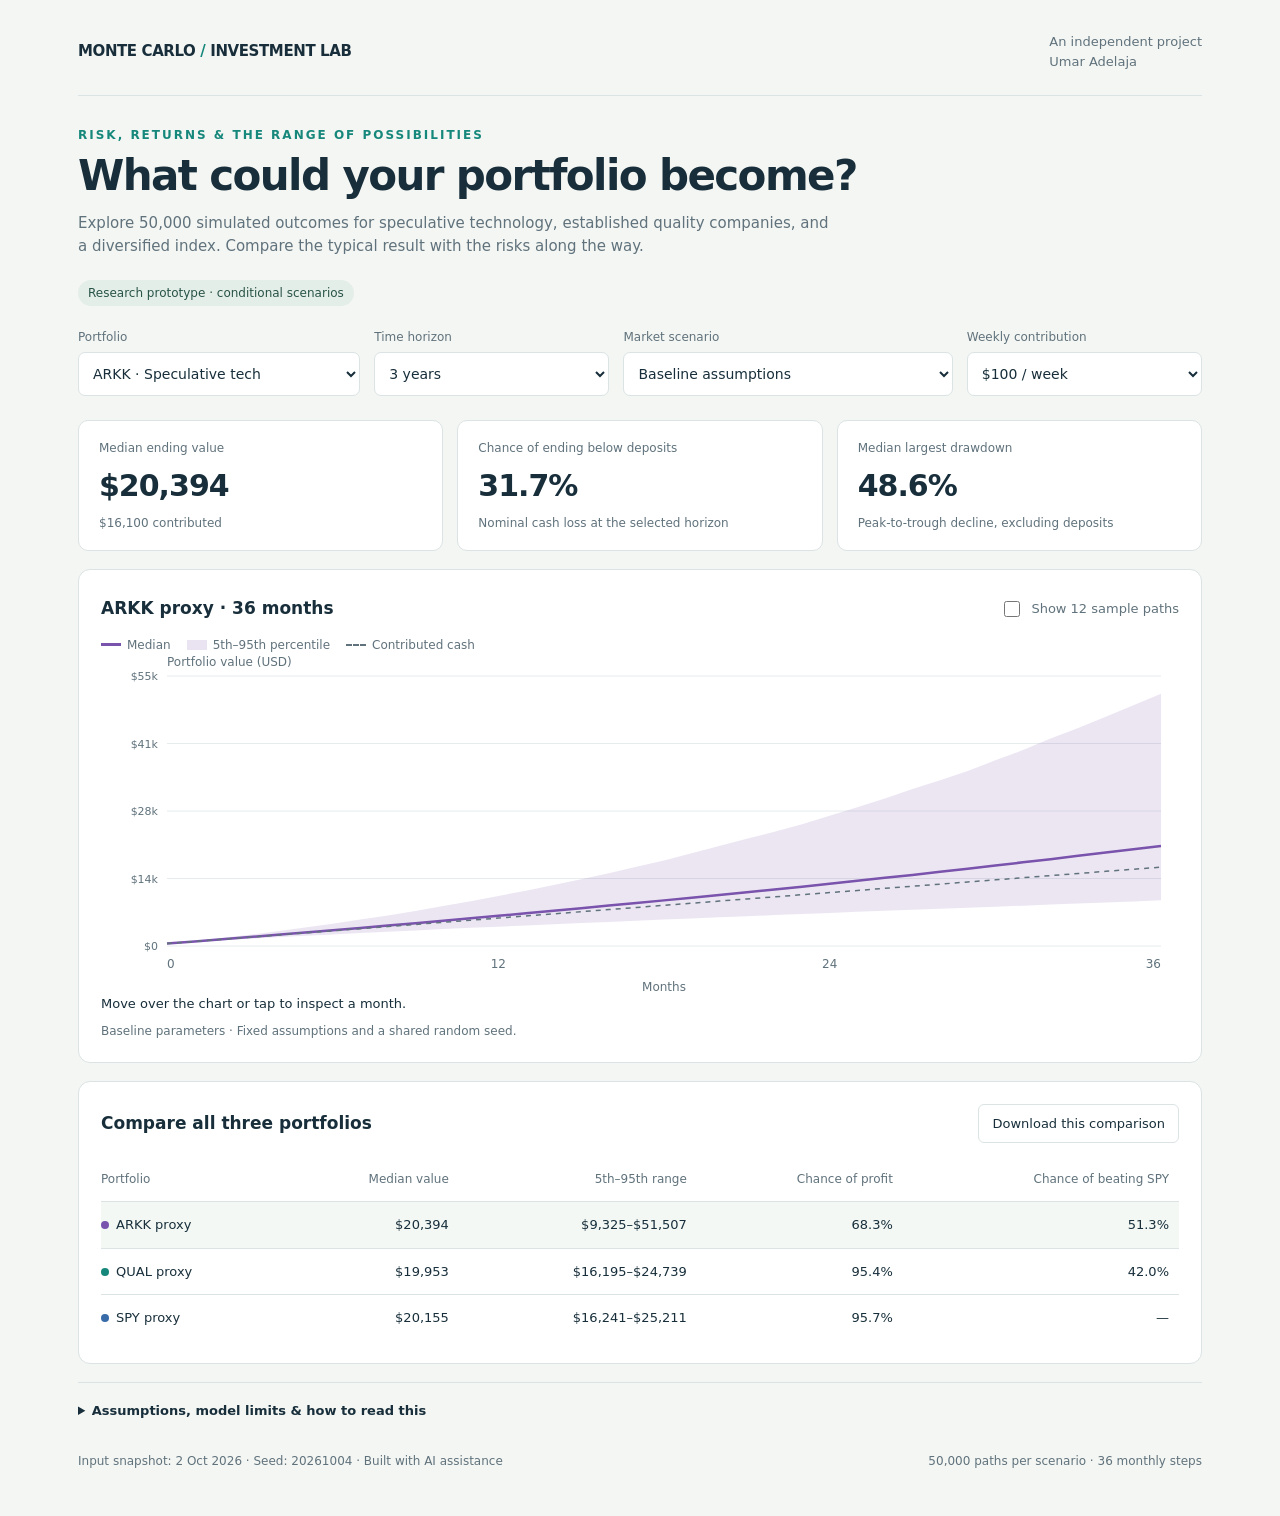
==== index.html @ 75d88ba9 "Rename Monte_Carlo_Dashboard.html to index.html" ====
<!doctype html>
<html lang="en">
<head>
<meta charset="utf-8"><meta name="viewport" content="width=device-width,initial-scale=1">
<title>Monte Carlo Investment Lab · Umar Adelaja</title>
<style>
:root{color-scheme:light;--ink:#182f3b;--muted:#60727c;--paper:#f4f6f3;--panel:#fff;--line:#dbe3e4;--teal:#16877b;--purple:#7953ac;--blue:#386ba8;--orange:#bc7839}
*{box-sizing:border-box}body{margin:0;background:var(--paper);color:var(--ink);font:15px/1.5 system-ui,-apple-system,BlinkMacSystemFont,"Segoe UI",sans-serif}main{max-width:1180px;margin:auto;padding:32px 28px}header{display:flex;justify-content:space-between;gap:16px;align-items:center;border-bottom:1px solid var(--line);padding-bottom:24px}.brand{font-weight:650;letter-spacing:-.4px}.brand span{color:var(--teal)}.byline{color:var(--muted);font-size:13px}.eyebrow{color:var(--teal);text-transform:uppercase;letter-spacing:2px;font-size:12px;font-weight:650;margin:30px 0 8px}h1{font-size:clamp(26px,4vw,42px);font-weight:600;letter-spacing:-1.6px;line-height:1.15;margin:0 0 12px}.intro{max-width:760px;color:var(--muted);margin:0 0 24px}.badge{font-size:12px;background:#e4eee8;color:#285347;padding:6px 10px;border-radius:20px;white-space:nowrap}.controls{display:grid;grid-template-columns:1.2fr 1fr 1.4fr 1fr;gap:14px;margin:24px 0}label{font-size:12px;color:var(--muted);display:block}select{display:block;width:100%;min-height:44px;margin-top:6px;padding:10px;border:1px solid var(--line);background:var(--panel);border-radius:7px;color:var(--ink);font:inherit;font-size:14px}select:focus-visible,button:focus-visible,a:focus-visible,input:focus-visible{outline:3px solid #8bc5ff;outline-offset:3px}.metrics{display:grid;grid-template-columns:repeat(3,1fr);gap:14px;margin:0 0 18px}.metric{background:var(--panel);border:1px solid var(--line);padding:18px 20px;border-radius:10px}.metric .label{color:var(--muted);font-size:12px}.value{font-size:30px;font-weight:600;letter-spacing:-1px;font-variant-numeric:tabular-nums;margin:6px 0}.sub{color:var(--muted);font-size:12px}.plotpanel,.compare{background:var(--panel);border:1px solid var(--line);border-radius:12px;padding:22px;margin-bottom:18px}.plothead{display:flex;justify-content:space-between;gap:12px;flex-wrap:wrap;align-items:center}h2{font-size:17px;font-weight:600;margin:0}.check{display:flex;align-items:center;gap:8px;min-height:34px;font-size:13px}.check input{width:16px;height:16px}.legend{display:flex;flex-wrap:wrap;gap:16px;margin:10px 0 0;font-size:12px;color:var(--muted)}.legend span{display:inline-flex;align-items:center;gap:6px}.linekey{display:inline-block;width:20px;height:3px;background:var(--teal)}.bandkey{display:inline-block;width:20px;height:10px;background:var(--teal);opacity:.16}.depositkey{display:inline-block;width:20px;height:0;border-top:2px dashed var(--muted)}#plot{position:relative;min-width:0}svg{display:block;width:100%;overflow:visible}.caption{color:var(--muted);font-size:12px;margin-top:4px}.hoverlabel{min-height:24px;font-size:13px;color:var(--ink);font-variant-numeric:tabular-nums}.tablewrap{overflow:auto}table{width:100%;border-collapse:collapse;font-size:13px;margin-top:14px;white-space:nowrap}th,td{padding:13px 10px;text-align:right;border-bottom:1px solid var(--line);font-variant-numeric:tabular-nums}th{color:var(--muted);font-size:12px;font-weight:500}th:first-child,td:first-child{text-align:left;padding-left:0}tbody tr:last-child td{border:0}.selected{background:#f3f8f5}.dot{display:inline-block;width:8px;height:8px;border-radius:50%;margin-right:7px}details{border-top:1px solid var(--line);padding:18px 0;color:var(--muted);font-size:13px}summary{color:var(--ink);cursor:pointer;font-weight:550}details p{max-width:880px}footer{font-size:12px;color:var(--muted);display:flex;justify-content:space-between;gap:12px;flex-wrap:wrap;padding:14px 0}button{font:inherit;font-size:13px;border:1px solid var(--line);padding:9px 13px;border-radius:6px;background:var(--panel);color:var(--ink);cursor:pointer}a{color:var(--teal)}@media(max-width:650px){main{padding:20px 14px}.controls{grid-template-columns:1fr 1fr;gap:10px}.metrics{gap:8px}.metric{padding:12px}.value{font-size:23px}.plotpanel,.compare{padding:15px}.byline{max-width:140px;text-align:right}h1{letter-spacing:-.8px}.metric .label,.sub{font-size:11px}}@media(max-width:360px){.metrics{grid-template-columns:1fr}.metric{display:grid;grid-template-columns:1fr 1fr}.value{grid-row:span 2;text-align:right}.sub{grid-column:1}.badge{display:none}}
</style>
</head>
<body><main>
<header><div class="brand">MONTE CARLO <span>/</span> INVESTMENT LAB</div><div class="byline">An independent project<br>Umar Adelaja</div></header>
<div class="eyebrow">Risk, returns & the range of possibilities</div>
<h1>What could your portfolio become?</h1>
<p class="intro">Explore 50,000 simulated outcomes for speculative technology, established quality companies, and a diversified index. Compare the typical result with the risks along the way.</p>
<span class="badge">Research prototype · conditional scenarios</span>
<section class="controls" aria-label="Simulation controls">
<label>Portfolio<select id="portfolio"><option value="0">ARKK · Speculative tech</option><option value="1">QUAL · Quality companies</option><option value="2">SPY · S&P 500</option></select></label>
<label>Time horizon<select id="horizon"><option value="1">1 month</option><option value="3">3 months</option><option value="6">6 months</option><option value="12">1 year</option><option value="24">2 years</option><option selected value="36">3 years</option></select></label>
<label>Market scenario<select id="scenario"><option value="baseline">Baseline assumptions</option><option value="lower">Lower return anchors</option><option value="stress">Combined stress</option></select></label>
<label>Weekly contribution<select id="weekly"><option value="0">$0 / week</option><option value="50">$50 / week</option><option selected value="100">$100 / week</option><option value="200">$200 / week</option></select></label>
</section>
<div class="metrics" aria-live="polite">
<div class="metric"><div class="label">Median ending value</div><div class="value" id="median"></div><div class="sub" id="contributed"></div></div>
<div class="metric"><div class="label">Chance of ending below deposits</div><div class="value" id="loss"></div><div class="sub">Nominal cash loss at the selected horizon</div></div>
<div class="metric"><div class="label">Median largest drawdown</div><div class="value" id="drawdown"></div><div class="sub">Peak-to-trough decline, excluding deposits</div></div>
</div>
<section class="plotpanel">
<div class="plothead"><h2 id="charttitle">Simulated wealth</h2><label class="check"><input type="checkbox" id="samples">Show 12 sample paths</label></div>
<div class="legend"><span><i class="linekey" id="linekey"></i>Median</span><span><i class="bandkey" id="bandkey"></i>5th–95th percentile</span><span><i class="depositkey"></i>Contributed cash</span></div>
<div id="plot"><svg id="chart" role="img" aria-label="Simulated portfolio wealth through time"></svg></div>
<div id="hover" class="hoverlabel">Move over the chart or tap to inspect a month.</div>
<div class="caption" id="chartnote"></div>
</section>
<section class="compare"><div class="plothead"><h2>Compare all three portfolios</h2><button id="download" type="button">Download this comparison</button></div>
<div class="tablewrap"><table><thead><tr><th>Portfolio</th><th>Median value</th><th>5th–95th range</th><th>Chance of profit</th><th>Chance of beating SPY</th></tr></thead><tbody id="comparison"></tbody></table></div>
</section>
<details><summary>Assumptions, model limits & how to read this</summary>
<p><strong>These results depend on the inputs and are not forecasts.</strong> The model uses ARKK, QUAL, and SPY as portfolio proxies. Every arm starts with $500. Weekly deposits are represented by their monthly equivalent (weekly amount × 52 ÷ 12), added at month end. Profit means ending above total contributions.</p>
<p>Baseline annualized return anchors are 13.63%, 14.47%, and 15.22%; volatility inputs are 50%, 12.28%, and 12.74%. Return anchors are transformed into log-return drifts. Correlations are scenario assumptions. The lower-return case subtracts five percentage points from each return anchor. Stress adds 1.5× volatility and tighter correlations.</p>
<p>The same random seed is used in every case. Controls display precomputed 50,000-path runs; they do not fetch live prices or rerun the Python model in your browser. Bands show pointwise percentiles, not a single possible path. The 12 example trajectories are the first 12 paths, not selected winners.</p>
<p>The prototype exponentiates Student-t log returns. This distribution has no finite theoretical mean for gross returns, so this dashboard emphasizes medians and quantiles. Historical input windows differ; source validation, matched histories, and a model with finite return moments remain research tasks. Fees, taxes, inflation, liquidity events, and delistings are not modeled explicitly. Long-horizon 5- and 10-year views are planned.</p>
</details>
<footer><span>Input snapshot: 2 Oct 2026 · Seed: 20261004 · Built with AI assistance</span><span>50,000 paths per scenario · 36 monthly steps</span></footer>
</main>
<script>
const DATA={"paths":50000,"seed":20261004,"asOf":"2026-10-02","start":500.0,"sets":{"baseline-0":{"arms":[{"quantiles":[[500.0,500.0,500.0,500.0,500.0],[402.56,465.4,504.67,547.77,632.19],[368.5,451.22,509.56,576.58,704.66],[345.93,441.86,516.47,601.6,769.17],[328.72,435.58,521.57,626.24,828.42],[313.58,430.14,527.0,647.96,887.42],[300.24,425.05,532.64,668.63,941.82],[290.46,420.9,538.34,689.97,1002.23],[281.74,418.12,543.47,710.23,1060.61],[271.96,415.3,549.62,729.34,1114.08],[265.22,412.74,556.06,751.58,1170.87],[259.06,410.52,562.03,770.45,1224.09],[250.94,410.09,567.95,788.93,1285.3],[245.87,407.86,573.52,809.15,1342.99],[239.68,407.47,580.23,830.02,1410.91],[234.8,406.58,586.22,849.07,1472.86],[230.39,406.26,593.18,869.38,1534.88],[226.94,406.92,599.2,891.39,1596.11],[223.49,405.69,604.01,908.9,1662.49],[219.9,404.73,610.7,927.39,1725.7],[214.78,404.41,617.3,948.41,1788.21],[211.26,403.67,623.21,965.97,1853.48],[209.45,403.79,631.53,987.16,1916.31],[206.47,402.87,637.46,1006.79,1978.05],[202.91,402.92,646.43,1030.44,2060.75],[201.44,403.9,652.22,1050.83,2131.81],[199.36,404.43,660.76,1069.21,2211.0],[195.22,405.47,666.65,1093.7,2281.55],[192.96,405.7,674.56,1115.89,2363.02],[190.8,404.83,682.42,1140.02,2436.66],[188.66,404.96,689.76,1162.04,2524.25],[186.55,407.68,697.94,1186.27,2608.27],[185.15,408.26,705.17,1211.74,2688.42],[183.78,408.86,713.27,1233.68,2780.05],[181.25,410.65,721.28,1261.1,2877.57],[179.39,410.09,731.11,1282.56,2980.71],[177.82,412.73,737.2,1303.44,3039.12]],"samples":[[500.0,439.01,428.98,485.18,540.76,593.83,571.75,573.52,734.09,764.69,849.95,794.54,859.05,851.21,893.26,779.05,865.68,860.49,822.52,835.79,757.53,682.75,716.72,707.74,862.69,801.32,909.43,1191.47,1277.22,1300.52,1627.06,3204.23,2278.62,2148.4,2177.75,2164.31,1893.27],[500.0,554.14,604.16,509.01,512.22,379.29,515.75,503.88,569.67,667.68,575.48,623.71,855.26,1052.14,1200.48,1425.08,1371.86,1394.94,1362.29,1355.91,1365.28,1212.16,1035.94,1139.88,1092.9,1146.81,1226.3,986.19,1076.32,1016.69,1268.0,1375.8,1669.8,1502.71,1665.3,1891.08,1995.93],[500.0,501.08,492.02,464.22,544.5,622.63,673.63,495.63,493.88,447.57,412.41,474.61,534.96,493.29,477.46,442.37,478.97,508.55,1049.67,1174.14,1241.34,1206.74,1513.69,1746.65,2043.0,2024.35,2517.54,1943.19,1357.86,1488.9,1456.43,1590.46,1954.84,1683.23,1587.01,1752.8,2264.91],[500.0,453.56,321.0,307.95,375.2,395.13,392.05,411.07,344.58,423.93,397.45,448.2,553.05,601.83,618.89,584.14,611.38,572.11,583.14,691.81,673.82,658.37,720.4,662.73,605.57,738.35,888.62,803.77,1309.72,1582.24,1479.11,1704.37,1608.18,1567.67,1656.82,1414.62,1100.2],[500.0,543.98,711.38,737.09,680.79,720.4,771.65,720.02,674.77,738.58,796.93,783.58,826.65,740.83,806.61,902.12,925.12,975.86,891.3,921.31,1146.11,1221.93,1214.08,1269.72,1492.54,1324.24,1214.62,1265.22,1415.79,1527.97,1585.38,1941.39,2394.42,2396.04,2566.81,2692.59,2834.89],[500.0,564.26,586.67,617.29,666.15,480.94,422.54,358.36,451.54,789.71,779.5,767.59,603.25,589.8,541.42,566.55,572.13,554.36,617.01,576.74,607.08,661.86,689.96,616.28,482.07,424.45,384.03,388.19,368.25,354.51,380.67,394.44,577.37,509.14,549.41,529.6,498.07],[500.0,421.13,411.71,544.62,604.78,546.94,543.32,623.42,657.13,611.74,646.69,604.75,615.03,598.51,505.1,427.28,356.28,397.53,352.84,310.73,329.71,366.53,431.76,473.91,473.97,429.89,422.78,398.72,368.8,395.41,465.92,531.4,471.23,566.52,546.58,539.14,574.79],[500.0,500.52,581.02,558.66,490.23,409.7,653.83,513.61,542.89,583.49,697.39,744.96,741.97,542.7,476.51,359.4,326.41,338.54,321.39,371.39,337.37,312.96,185.05,222.91,228.86,281.77,322.73,267.62,244.63,335.23,349.09,271.94,245.33,248.43,278.49,237.48,429.27],[500.0,499.23,566.57,587.1,618.28,627.53,654.37,488.16,581.66,593.55,661.87,750.42,736.46,711.88,730.43,660.39,586.39,648.54,643.46,694.89,749.61,672.47,622.79,740.88,943.01,1153.49,957.09,969.56,940.46,832.92,712.51,865.83,1145.98,1234.62,1268.56,1308.7,1365.29],[500.0,530.42,475.25,462.81,446.83,445.76,476.34,481.16,629.74,668.25,674.05,785.84,745.65,747.7,780.35,698.56,607.44,585.88,433.32,425.81,532.33,569.53,592.87,590.33,614.43,585.15,622.65,638.57,647.31,535.64,385.93,427.16,448.58,346.73,353.32,358.88,474.33],[500.0,421.09,354.58,407.86,439.49,438.5,442.24,448.84,421.49,471.41,618.37,537.19,522.89,547.44,559.75,544.95,566.56,661.06,542.95,559.12,563.99,610.55,672.35,417.91,385.5,331.15,252.75,252.76,223.53,250.46,230.84,232.38,274.18,292.14,286.33,252.27,276.39],[500.0,545.3,616.34,534.42,449.4,504.22,556.89,509.95,527.0,587.71,590.81,616.29,733.78,904.84,1084.81,1155.65,1058.82,1244.07,1149.48,1395.89,1497.6,1595.63,1482.32,1334.08,1437.36,1481.6,1763.25,1806.93,1550.51,1658.13,1412.25,1067.09,948.47,1102.33,853.93,769.67,937.9]]},{"quantiles":[[500.0,500.0,500.0,500.0,500.0],[478.07,495.52,505.56,515.82,534.37],[472.02,496.21,511.21,526.96,553.09],[468.84,498.0,517.11,537.13,570.54],[466.62,500.46,522.89,546.81,585.98],[465.38,502.98,528.82,556.38,601.02],[464.82,505.98,534.83,565.22,614.72],[464.54,509.42,540.95,574.32,629.07],[465.25,513.08,546.81,583.29,642.91],[465.69,516.45,553.44,592.2,657.44],[466.86,520.18,559.5,601.37,672.04],[466.97,524.33,566.22,610.88,685.89],[468.19,528.38,572.29,619.87,699.66],[469.63,532.7,579.09,629.27,713.86],[471.42,536.69,585.8,638.4,726.39],[472.42,540.73,592.48,648.17,741.76],[474.56,545.57,598.98,657.8,755.06],[476.32,549.99,605.69,667.24,769.3],[478.68,554.66,612.43,676.37,784.23],[480.83,559.56,619.15,685.74,797.55],[483.22,564.2,626.09,695.43,811.68],[485.2,568.87,633.17,705.39,827.14],[486.9,573.58,640.25,715.5,841.51],[489.52,578.71,647.62,725.49,857.1],[492.73,583.64,655.5,735.66,872.6],[495.47,588.64,662.95,745.96,887.76],[497.87,593.92,670.45,756.34,903.44],[501.22,599.06,678.71,766.55,916.98],[503.98,604.45,685.93,777.26,932.18],[506.63,610.39,693.72,787.98,948.71],[509.13,615.74,701.61,798.25,963.8],[512.2,621.49,709.66,809.77,979.77],[514.84,627.84,718.0,821.27,996.66],[518.29,634.25,726.34,832.29,1013.47],[521.35,640.16,734.97,843.31,1029.08],[524.47,645.5,742.82,854.7,1047.52],[528.2,651.29,751.43,866.58,1063.94]],"samples":[[500.0,485.49,488.23,504.4,503.65,518.56,493.67,501.93,527.67,525.96,540.66,534.75,545.39,547.59,566.27,557.69,567.26,577.46,579.21,579.82,577.23,603.71,622.86,624.14,659.45,655.0,672.17,698.02,709.94,713.41,739.72,876.09,825.71,827.64,825.33,847.21,837.56],[500.0,502.51,505.33,501.1,511.29,498.19,521.88,512.68,538.98,547.35,543.46,549.74,557.51,574.43,586.56,585.28,598.47,622.54,637.14,637.78,634.53,649.65,661.68,665.1,658.47,676.98,719.13,713.28,714.52,714.74,739.7,747.04,756.14,768.31,788.81,805.21,818.16],[500.0,509.64,533.2,532.37,566.65,614.33,635.71,596.7,602.28,592.43,561.8,584.07,599.56,599.0,615.07,609.1,617.08,542.77,535.46,552.93,581.44,603.24,609.1,690.87,693.51,702.62,789.85,727.03,695.82,716.74,750.79,805.13,867.11,865.26,894.38,900.12,906.63],[500.0,496.17,467.1,475.15,489.19,490.64,498.9,504.49,504.96,537.74,539.1,549.9,574.66,589.12,590.98,607.41,614.93,603.31,624.98,655.27,672.08,674.59,691.04,683.47,694.21,739.64,776.38,739.05,792.75,802.74,798.15,847.12,874.17,889.13,889.43,863.39,860.41],[500.0,523.9,573.38,592.71,599.37,612.61,618.71,589.69,594.08,620.17,623.33,636.41,648.39,671.98,709.67,733.4,780.56,771.53,759.03,787.07,813.79,868.83,861.74,869.65,909.07,902.13,905.52,938.07,973.35,1015.03,1019.42,1089.46,1139.53,1111.61,1068.24,1065.89,1102.3],[500.0,512.89,519.64,618.19,635.27,608.45,584.7,585.18,610.88,566.36,568.23,593.34,581.32,586.98,557.63,566.06,566.02,545.1,574.69,586.42,589.62,605.06,623.19,610.94,562.49,538.29,548.21,555.79,562.2,553.37,553.33,564.97,632.91,639.65,640.88,632.04,623.84],[500.0,489.78,501.99,543.56,563.46,545.56,559.05,587.7,599.13,604.67,601.33,603.13,613.95,619.93,602.53,579.32,570.0,601.57,625.28,640.16,652.68,650.3,680.07,710.03,718.94,707.61,694.71,684.93,705.08,710.62,747.42,756.24,751.5,782.74,776.18,778.92,758.36],[500.0,486.89,507.33,499.63,516.49,519.44,560.25,509.07,496.16,507.71,515.46,519.06,521.07,517.27,500.1,483.31,474.22,456.23,451.89,486.98,489.89,499.16,477.93,499.41,514.0,566.95,577.63,570.04,561.72,575.48,572.93,554.4,544.52,552.58,575.85,549.67,664.08],[500.0,505.73,530.24,556.44,580.17,577.95,597.69,580.19,605.0,608.06,630.84,642.03,653.36,645.15,676.16,644.86,670.06,687.03,691.31,715.63,726.98,730.85,719.56,752.51,792.32,801.63,799.15,826.14,806.3,777.09,779.45,819.53,847.25,862.83,882.08,908.23,917.79],[500.0,506.16,511.6,505.89,509.27,508.28,523.68,544.27,590.85,604.4,601.24,582.09,615.48,623.8,644.6,633.49,623.63,628.23,620.59,673.54,734.31,795.54,772.84,752.95,753.57,740.18,725.8,720.97,725.25,722.54,683.39,744.02,754.01,746.56,753.92,746.59,789.25],[500.0,488.64,491.56,522.66,515.31,520.58,514.52,524.39,525.86,567.83,624.74,598.89,609.79,620.47,635.32,630.07,626.42,650.82,608.83,627.62,651.51,673.98,682.54,676.14,711.04,754.55,745.43,751.67,762.29,821.92,806.75,801.79,831.07,860.1,858.54,875.17,915.92],[500.0,522.54,528.87,519.4,492.44,531.7,570.61,561.01,566.12,587.76,585.84,602.05,631.05,619.04,613.74,622.56,621.93,632.27,634.23,665.53,695.45,718.4,730.22,743.24,790.27,800.26,831.85,862.77,858.79,894.29,826.26,778.26,771.24,806.01,793.01,813.47,863.91]]},{"quantiles":[[500.0,500.0,500.0,500.0,500.0],[477.29,495.57,505.88,516.48,535.82],[471.37,496.22,511.88,528.14,555.65],[467.58,498.12,517.92,538.69,573.49],[466.22,500.59,524.21,548.96,589.67],[464.74,503.33,530.41,558.76,605.38],[464.49,506.66,536.79,568.37,620.16],[464.27,510.25,543.23,578.0,634.8],[464.46,514.24,549.41,587.58,649.41],[465.14,518.01,555.96,597.12,664.73],[466.42,521.8,562.73,606.88,679.17],[466.88,526.16,569.67,616.62,693.89],[467.8,530.67,576.56,626.32,708.47],[469.2,534.8,584.02,636.39,724.0],[470.81,539.59,590.9,646.28,738.75],[472.77,543.89,597.63,656.41,753.91],[474.99,548.8,604.5,666.06,769.17],[477.01,553.29,611.84,676.24,785.09],[479.66,558.46,618.7,685.9,800.64],[482.09,563.19,625.91,696.02,815.61],[483.64,568.15,633.07,706.01,830.5],[486.47,573.64,639.96,716.24,845.71],[489.42,578.64,647.53,727.31,861.28],[492.12,583.78,655.82,738.05,877.56],[494.72,588.87,664.04,748.79,893.51],[496.98,594.32,672.3,759.36,910.72],[500.1,600.28,679.66,770.31,926.78],[502.78,605.45,688.01,781.98,942.41],[505.97,611.04,696.17,793.12,959.74],[508.24,616.88,704.9,803.96,974.8],[511.98,623.2,713.14,815.15,992.61],[515.76,628.45,721.7,826.52,1011.34],[518.31,635.57,730.85,838.43,1028.52],[522.32,641.57,739.66,850.59,1047.13],[525.43,648.04,748.67,863.24,1064.89],[528.85,654.93,757.18,875.34,1082.73],[532.72,660.2,766.06,887.17,1102.23]],"samples":[[500.0,474.05,472.16,491.02,490.06,503.09,489.96,496.43,527.7,532.99,544.3,533.56,539.23,543.27,557.69,555.79,572.48,584.54,594.47,584.64,580.18,617.47,636.97,642.92,687.23,687.12,712.77,737.38,748.97,736.84,762.51,874.22,804.56,810.41,798.05,825.86,823.69],[500.0,504.9,523.13,528.26,532.16,545.44,574.27,561.6,592.15,591.63,596.05,601.15,613.55,632.11,646.91,667.24,682.07,707.76,715.61,717.78,703.4,717.03,734.8,747.44,743.6,762.65,810.73,809.48,822.28,825.84,842.93,835.55,852.03,891.94,891.17,918.51,927.46],[500.0,516.98,545.96,538.01,563.99,609.38,624.77,589.35,599.51,581.94,546.55,563.05,583.03,587.75,614.08,602.11,586.71,547.78,523.29,544.2,567.77,579.62,585.79,657.09,685.4,709.36,789.95,721.38,674.29,693.37,731.67,781.83,827.11,825.28,850.09,860.73,858.84],[500.0,491.65,467.53,469.82,490.3,489.37,499.4,488.03,494.97,518.14,516.57,533.19,551.3,575.7,577.75,597.78,612.17,599.09,625.89,654.95,667.73,671.31,675.56,670.1,680.85,721.07,747.29,699.45,749.91,760.86,746.44,802.45,839.08,841.97,825.79,783.45,769.7],[500.0,525.74,567.52,577.71,584.14,594.59,604.95,577.91,595.65,619.84,623.74,640.3,671.63,704.92,749.22,771.1,799.05,797.23,784.39,817.56,835.24,919.14,907.45,884.31,958.28,974.2,974.49,1022.2,1071.44,1117.52,1130.56,1251.19,1311.67,1300.34,1249.13,1270.21,1302.2],[500.0,504.46,508.71,609.3,617.03,577.67,555.39,566.64,602.1,542.87,541.8,559.08,547.34,555.58,530.89,546.39,547.76,531.76,558.45,563.27,568.41,566.06,580.75,578.01,535.53,518.48,535.42,536.42,552.46,551.44,553.35,565.17,619.58,625.36,627.88,621.07,600.78],[500.0,487.14,507.12,550.87,574.92,547.42,563.06,600.76,614.68,618.48,619.85,634.53,651.15,657.37,648.68,606.74,594.11,628.3,645.53,654.21,666.48,674.02,712.09,745.48,758.06,755.06,740.0,726.39,759.94,753.68,789.04,808.51,808.51,860.58,839.0,842.87,834.76],[500.0,492.73,517.17,509.87,515.32,518.14,567.84,522.43,518.16,531.45,540.92,551.38,539.13,536.67,514.84,502.45,494.25,474.78,460.67,505.07,502.74,519.23,489.95,515.52,530.07,575.77,598.82,602.86,592.31,607.6,604.63,582.31,575.24,584.38,622.82,582.5,736.58],[500.0,505.28,529.1,564.64,589.02,593.27,603.97,586.93,607.65,623.33,645.51,657.85,677.61,687.22,719.56,672.64,707.93,730.55,732.68,758.41,774.43,774.41,759.71,792.77,823.28,839.87,820.27,856.97,818.31,787.04,799.11,839.29,867.65,862.43,872.64,901.72,922.95],[500.0,505.45,516.81,514.07,527.03,529.36,548.95,560.4,606.34,625.29,626.37,598.7,609.84,610.1,621.73,612.86,608.59,617.41,612.88,668.06,735.31,816.69,793.63,765.47,776.27,759.87,750.24,743.75,757.8,753.74,697.1,768.68,775.73,778.9,783.65,775.64,820.52],[500.0,492.77,486.31,513.98,508.55,518.77,527.49,534.53,548.77,578.16,637.84,601.4,617.09,628.97,641.56,644.8,646.51,689.63,630.44,652.81,671.93,696.47,715.88,663.48,694.53,728.14,717.57,716.95,723.05,793.84,777.41,773.88,802.17,827.33,807.52,816.08,859.52],[500.0,528.29,532.44,528.31,502.93,549.58,597.14,590.48,584.99,597.9,604.2,615.95,636.25,613.48,596.32,599.25,598.63,605.52,598.08,628.95,651.28,664.14,679.84,690.27,745.67,763.32,793.44,813.13,808.5,835.65,771.91,734.11,717.23,760.95,751.98,775.4,823.93]]}],"metrics":[{"portfolio":"ARKK proxy","months":1,"contributed":500.0,"mean_ending_value":510.339364,"median_ending_value":504.667686,"p5":402.561126,"p25":465.39985,"p75":547.774901,"p95":632.193526,"prob_profitable":0.5319,"prob_loss":0.4681,"mean_contribution_adjusted_return":0.020679,"median_time_weighted_cagr":null,"median_max_drawdown":0.0,"p95_max_drawdown":0.194878,"annual_volatility_input":0.5,"prob_beat_spy":0.49208},{"portfolio":"QUAL proxy","months":1,"contributed":500.0,"mean_ending_value":505.850043,"median_ending_value":505.555473,"p5":478.074406,"p25":495.517052,"p75":515.823965,"p95":534.36575,"prob_profitable":0.64728,"prob_loss":0.35272,"mean_contribution_adjusted_return":0.0117,"median_time_weighted_cagr":null,"median_max_drawdown":0.0,"p95_max_drawdown":0.043851,"annual_volatility_input":0.1228,"prob_beat_spy":0.47778},{"portfolio":"SPY proxy","months":1,"contributed":500.0,"mean_ending_value":506.207459,"median_ending_value":505.883333,"p5":477.29317,"p25":495.569351,"p75":516.483192,"p95":535.822438,"prob_profitable":0.6497,"prob_loss":0.3503,"mean_contribution_adjusted_return":0.012415,"median_time_weighted_cagr":null,"median_max_drawdown":0.0,"p95_max_drawdown":0.045414,"annual_volatility_input":0.1274,"prob_beat_spy":null},{"portfolio":"ARKK proxy","months":3,"contributed":500.0,"mean_ending_value":532.522582,"median_ending_value":516.473099,"p5":345.934945,"p25":441.855997,"p75":601.598189,"p95":769.172484,"prob_profitable":0.55632,"prob_loss":0.44368,"mean_contribution_adjusted_return":0.065045,"median_time_weighted_cagr":null,"median_max_drawdown":0.098356,"p95_max_drawdown":0.33823,"annual_volatility_input":0.5,"prob_beat_spy":0.49322},{"portfolio":"QUAL proxy","months":3,"contributed":500.0,"mean_ending_value":518.007092,"median_ending_value":517.106968,"p5":468.836356,"p25":497.997682,"p75":537.127935,"p95":570.53655,"prob_profitable":0.72698,"prob_loss":0.27302,"mean_contribution_adjusted_return":0.036014,"median_time_weighted_cagr":null,"median_max_drawdown":0.014209,"p95_max_drawdown":0.080043,"annual_volatility_input":0.1228,"prob_beat_spy":0.46656},{"portfolio":"SPY proxy","months":3,"contributed":500.0,"mean_ending_value":519.020846,"median_ending_value":517.91829,"p5":467.57632,"p25":498.123723,"p75":538.694583,"p95":573.492345,"prob_profitable":0.72964,"prob_loss":0.27036,"mean_contribution_adjusted_return":0.038042,"median_time_weighted_cagr":null,"median_max_drawdown":0.014394,"p95_max_drawdown":0.081775,"annual_volatility_input":0.1274,"prob_beat_spy":null},{"portfolio":"ARKK proxy","months":6,"contributed":500.0,"mean_ending_value":568.120522,"median_ending_value":532.644578,"p5":300.237839,"p25":425.051821,"p75":668.633416,"p95":941.820316,"prob_profitable":0.57602,"prob_loss":0.42398,"mean_contribution_adjusted_return":0.136241,"median_time_weighted_cagr":null,"median_max_drawdown":0.181762,"p95_max_drawdown":0.456274,"annual_volatility_input":0.5,"prob_beat_spy":0.49072},{"portfolio":"QUAL proxy","months":6,"contributed":500.0,"mean_ending_value":536.765029,"median_ending_value":534.829804,"p5":464.821381,"p25":505.975535,"p75":565.215724,"p95":614.717401,"prob_profitable":0.79308,"prob_loss":0.20692,"mean_contribution_adjusted_return":0.07353,"median_time_weighted_cagr":null,"median_max_drawdown":0.032177,"p95_max_drawdown":0.110661,"annual_volatility_input":0.1228,"prob_beat_spy":0.45806},{"portfolio":"SPY proxy","months":6,"contributed":500.0,"mean_ending_value":538.788891,"median_ending_value":536.791715,"p5":464.485308,"p25":506.655873,"p75":568.36728,"p95":620.161307,"prob_profitable":0.79742,"prob_loss":0.20258,"mean_contribution_adjusted_return":0.077578,"median_time_weighted_cagr":null,"median_max_drawdown":0.033296,"p95_max_drawdown":0.11347,"annual_volatility_input":0.1274,"prob_beat_spy":null},{"portfolio":"ARKK proxy","months":12,"contributed":500.0,"mean_ending_value":645.428662,"median_ending_value":567.950386,"p5":250.936087,"p25":410.086072,"p75":788.929288,"p95":1285.298338,"prob_profitable":0.60266,"prob_loss":0.39734,"mean_contribution_adjusted_return":0.290857,"median_time_weighted_cagr":0.135901,"median_max_drawdown":0.286903,"p95_max_drawdown":0.585728,"annual_volatility_input":0.5,"prob_beat_spy":0.48712},{"portfolio":"QUAL proxy","months":12,"contributed":500.0,"mean_ending_value":576.601316,"median_ending_value":572.289828,"p5":468.192789,"p25":528.378043,"p75":619.865092,"p95":699.658392,"prob_profitable":0.87062,"prob_loss":0.12938,"mean_contribution_adjusted_return":0.153203,"median_time_weighted_cagr":0.14458,"median_max_drawdown":0.053807,"p95_max_drawdown":0.147028,"annual_volatility_input":0.1228,"prob_beat_spy":0.44174},{"portfolio":"SPY proxy","months":12,"contributed":500.0,"mean_ending_value":580.984149,"median_ending_value":576.56025,"p5":467.800775,"p25":530.665905,"p75":626.319665,"p95":708.468984,"prob_profitable":0.87488,"prob_loss":0.12512,"mean_contribution_adjusted_return":0.161968,"median_time_weighted_cagr":0.15312,"median_max_drawdown":0.055269,"p95_max_drawdown":0.150131,"annual_volatility_input":0.1274,"prob_beat_spy":null},{"portfolio":"ARKK proxy","months":24,"contributed":500.0,"mean_ending_value":829.964354,"median_ending_value":646.434782,"p5":202.912345,"p25":402.920011,"p75":1030.441986,"p95":2060.750638,"prob_profitable":0.6428,"prob_loss":0.3572,"mean_contribution_adjusted_return":0.659929,"median_time_weighted_cagr":0.137044,"median_max_drawdown":0.410963,"p95_max_drawdown":0.713777,"annual_volatility_input":0.5,"prob_beat_spy":0.4804},{"portfolio":"QUAL proxy","months":24,"contributed":500.0,"mean_ending_value":665.265249,"median_ending_value":655.496366,"p5":492.731824,"p25":583.637625,"p75":735.659355,"p95":872.59932,"prob_profitable":0.9406,"prob_loss":0.0594,"mean_contribution_adjusted_return":0.33053,"median_time_weighted_cagr":0.144986,"median_max_drawdown":0.079706,"p95_max_drawdown":0.184864,"annual_volatility_input":0.1228,"prob_beat_spy":0.42244},{"portfolio":"SPY proxy","months":24,"contributed":500.0,"mean_ending_value":674.985042,"median_ending_value":664.044069,"p5":494.721166,"p25":588.867983,"p75":748.792944,"p95":893.513255,"prob_profitable":0.94324,"prob_loss":0.05676,"mean_contribution_adjusted_return":0.34997,"median_time_weighted_cagr":0.152427,"median_max_drawdown":0.081947,"p95_max_drawdown":0.190181,"annual_volatility_input":0.1274,"prob_beat_spy":null},{"portfolio":"ARKK proxy","months":36,"contributed":500.0,"mean_ending_value":1072.002492,"median_ending_value":737.202482,"p5":177.820641,"p25":412.731917,"p75":1303.437752,"p95":3039.120402,"prob_profitable":0.67574,"prob_loss":0.32426,"mean_contribution_adjusted_return":1.144005,"median_time_weighted_cagr":0.138166,"median_max_drawdown":0.486274,"p95_max_drawdown":0.779066,"annual_volatility_input":0.5,"prob_beat_spy":0.4793},{"portfolio":"QUAL proxy","months":36,"contributed":500.0,"mean_ending_value":767.999103,"median_ending_value":751.43452,"p5":528.204574,"p25":651.286732,"p75":866.575113,"p95":1063.942244,"prob_profitable":0.9714,"prob_loss":0.0286,"mean_contribution_adjusted_return":0.535998,"median_time_weighted_cagr":0.145444,"median_max_drawdown":0.096081,"p95_max_drawdown":0.207851,"annual_volatility_input":0.1228,"prob_beat_spy":0.40966},{"portfolio":"SPY proxy","months":36,"contributed":500.0,"mean_ending_value":784.500079,"median_ending_value":766.064551,"p5":532.719658,"p25":660.196869,"p75":887.169798,"p95":1102.22619,"prob_profitable":0.97256,"prob_loss":0.02744,"mean_contribution_adjusted_return":0.569,"median_time_weighted_cagr":0.15283,"median_max_drawdown":0.099124,"p95_max_drawdown":0.213735,"annual_volatility_input":0.1274,"prob_beat_spy":null}]},"baseline-50":{"arms":[{"quantiles":[[500.0,500.0,500.0,500.0,500.0],[619.23,682.07,721.33,764.44,848.86],[770.95,873.64,946.03,1027.57,1181.63],[920.95,1066.69,1175.39,1298.7,1538.06],[1066.84,1258.9,1407.19,1583.29,1918.08],[1207.34,1450.95,1642.43,1870.23,2316.36],[1342.75,1638.84,1879.76,2166.1,2730.49],[1476.19,1830.05,2117.15,2473.59,3179.75],[1610.86,2018.79,2358.71,2792.07,3642.91],[1742.85,2207.68,2607.3,3106.81,4118.06],[1867.91,2395.9,2858.23,3437.01,4630.92],[1995.03,2586.93,3111.25,3784.73,5163.59],[2110.81,2778.65,3368.24,4129.07,5724.58],[2234.29,2965.13,3628.05,4480.99,6289.64],[2351.95,3155.11,3895.06,4848.96,6901.86],[2477.49,3350.75,4157.99,5225.84,7536.77],[2591.77,3544.64,4430.66,5611.43,8156.43],[2710.11,3744.29,4696.34,5999.7,8846.77],[2831.88,3924.72,4967.81,6375.08,9527.01],[2943.09,4114.76,5249.06,6789.48,10275.9],[3058.39,4304.2,5516.82,7201.37,11051.25],[3162.0,4497.13,5804.95,7630.64,11830.89],[3277.73,4697.57,6088.91,8057.17,12557.02],[3384.43,4885.1,6375.22,8481.61,13372.92],[3505.68,5077.69,6680.3,8946.6,14278.06],[3615.07,5285.19,6989.56,9397.0,15178.92],[3715.12,5481.03,7299.27,9909.58,16118.8],[3824.99,5683.98,7604.35,10392.84,17095.44],[3924.6,5877.16,7923.27,10875.86,18026.22],[4032.14,6080.43,8249.74,11402.76,19037.25],[4117.9,6274.37,8576.0,11914.48,20133.69],[4239.85,6489.75,8907.23,12456.24,21251.08],[4341.59,6683.94,9240.84,12972.83,22347.31],[4453.19,6909.04,9587.29,13540.08,23592.82],[4565.81,7132.85,9911.35,14120.99,24770.33],[4657.81,7319.55,10243.24,14692.72,25995.33],[4787.02,7547.19,10587.24,15249.96,27156.04]],"samples":[[500.0,655.67,857.37,1186.35,1538.92,1906.6,2052.39,2275.4,3129.12,3476.23,4080.5,4031.14,4575.1,4750.01,5201.35,4753.0,5498.2,5681.86,5647.79,5955.61,5614.63,5277.02,5756.25,5900.79,7409.35,7098.95,8273.35,11055.85,12068.16,12505.05,15861.44,31453.29,22584.05,21509.99,22020.56,22101.32,19550.21],[500.0,770.81,1057.05,1107.23,1330.9,1202.18,1851.34,2025.4,2506.52,3154.44,2935.51,3398.2,4876.39,6215.6,7308.64,8892.66,8777.25,9141.56,9144.25,9318.1,9599.14,8739.28,7685.47,8673.22,8532.39,9170.0,10022.2,8276.51,9249.64,8953.85,11383.79,12568.23,15470.63,14139.28,15885.72,18256.16,19485.04],[500.0,717.75,921.44,1086.03,1490.52,1921.07,2295.07,1905.29,2115.23,2133.56,2182.62,2728.49,3292.09,3252.32,3364.63,3334.0,3826.51,4279.5,9049.73,10339.5,11148.01,11053.89,14082.25,16466.24,19476.67,19515.59,24486.83,19117.1,13575.21,15102.01,14989.37,16585.42,20601.82,17956.05,17146.28,19154.18,24967.0],[500.0,670.23,691.0,879.58,1288.35,1573.45,1777.82,2080.73,1960.84,2629.06,2681.56,3240.58,4215.34,4803.81,5156.69,5083.79,5537.51,5398.5,5719.23,7001.69,7036.29,7091.67,7976.52,7554.64,7119.73,8897.43,10924.91,10098.44,16671.8,20357.45,19247.23,22395.1,21347.87,21026.68,22439.23,19375.57,15285.69],[500.0,760.65,1211.39,1471.84,1576.08,1884.45,2235.19,2302.3,2374.25,2815.46,3254.57,3416.72,3821.17,3641.11,4181.1,4892.85,5234.27,5738.03,5457.5,5857.91,7503.88,8216.97,8380.85,8981.58,10774.44,9776.19,9183.57,9782.84,11163.68,12264.91,12942.41,16065.39,20030.99,20261.18,21921.9,23212.79,24656.24],[500.0,780.92,1028.6,1298.97,1618.46,1385.15,1433.59,1432.51,2021.66,3752.44,3920.58,4077.35,3421.07,3561.47,3485.94,3864.47,4119.14,4207.91,4900.12,4796.96,5266.0,5957.8,6427.43,5957.72,4876.99,4510.71,4297.76,4560.98,4543.41,4590.61,5146.0,5548.82,8338.83,7569.98,8385.48,8299.71,8022.36],[500.0,637.8,840.19,1328.09,1691.47,1746.38,1951.48,2455.85,2805.31,2828.18,3206.43,3215.16,3486.51,3609.53,3262.82,2976.82,2698.79,3227.95,3081.74,2930.61,3326.32,3914.37,4827.73,5515.64,5733.0,5416.52,5543.65,5444.73,5252.89,5848.55,7108.08,8323.79,7597.92,9351.03,9238.58,9329.47,10163.1],[500.0,717.19,1049.21,1225.48,1292.04,1296.47,2285.67,2012.15,2343.53,2735.44,3486.11,3940.56,4141.41,3245.82,3066.64,2529.61,2514.09,2824.14,2897.8,3565.22,3455.33,3421.99,2240.07,2915.02,3209.54,4168.13,4990.79,4355.26,4197.75,5968.95,6432.53,5227.6,4932.6,5211.71,6059.01,5383.36,9947.79],[500.0,715.9,1029.13,1283.08,1567.89,1808.02,2102.01,1784.79,2343.27,2607.85,3124.72,3759.4,3906.13,3992.46,4313.12,4116.21,3871.66,4498.65,4680.11,5270.85,5902.54,5511.8,5321.29,6546.9,8549.71,10674.72,9073.8,9408.7,9342.99,8491.35,7480.47,9306.77,12534.82,13721.01,14314.87,14984.45,15849.06],[500.0,747.09,886.05,1079.52,1258.92,1472.57,1790.24,2025.03,2867.02,3259.01,3503.96,4301.76,4298.42,4526.91,4941.24,4640.03,4251.45,4317.22,3409.72,3567.26,4676.31,5219.75,5650.4,5842.84,6298.03,6214.56,6829.5,7220.78,7536.23,6452.81,4865.94,5602.49,6100.0,4931.67,5242.17,5541.29,7540.48],[500.0,637.75,753.7,1083.6,1384.31,1597.85,1828.14,2072.1,2162.51,2635.31,3673.53,3407.9,3533.84,3916.45,4221.17,4326.26,4714.5,5717.5,4912.62,5275.61,5538.26,6212.13,7057.5,4603.44,4463.1,4050.55,3308.22,3524.98,3334.08,3952.28,3859.37,4101.82,5056.25,5604.18,5709.46,5246.94,5965.19],[500.0,761.97,1077.91,1151.29,1184.8,1545.99,1924.17,1978.63,2261.45,2738.67,2969.76,3314.5,4163.06,5350.26,6631.06,7280.72,6887.37,8309.03,7893.96,9802.8,10733.76,11653.0,11042.15,10154.52,11157.34,11717.43,14161.53,14729.01,12855.5,13964.45,12110.35,9367.24,8542.57,10145.05,8075.62,7495.45,9350.38]]},{"quantiles":[[500.0,500.0,500.0,500.0,500.0],[694.74,712.18,722.22,732.49,751.03],[898.82,928.74,947.01,966.14,998.61],[1103.34,1146.74,1174.7,1203.55,1252.53],[1308.14,1366.6,1404.72,1444.8,1510.55],[1513.64,1587.29,1637.36,1689.43,1776.05],[1719.38,1810.43,1872.88,1937.12,2043.82],[1923.18,2034.98,2111.1,2190.04,2320.72],[2130.58,2262.04,2351.73,2446.26,2602.41],[2339.86,2488.74,2594.87,2705.87,2891.06],[2547.23,2719.66,2841.58,2972.11,3182.44],[2752.99,2951.69,3091.47,3239.36,3478.57],[2962.12,3186.52,3341.71,3510.95,3785.5],[3175.21,3423.05,3600.17,3787.03,4094.79],[3383.83,3659.49,3859.66,4067.75,4407.61],[3597.82,3899.84,4118.63,4351.26,4732.45],[3814.56,4143.14,4381.44,4638.15,5055.81],[4027.29,4387.3,4647.3,4930.56,5390.79],[4240.93,4633.91,4918.51,5223.76,5727.87],[4463.07,4884.1,5190.71,5522.2,6069.63],[4680.09,5131.61,5464.7,5825.14,6421.59],[4901.69,5386.52,5745.08,6131.55,6782.18],[5115.02,5641.87,6026.81,6445.48,7144.76],[5339.18,5898.08,6313.32,6762.82,7508.06],[5567.42,6158.48,6601.47,7085.57,7885.77],[5799.65,6421.18,6896.57,7411.37,8271.03],[6024.36,6688.21,7192.11,7746.68,8651.6],[6251.73,6960.52,7493.36,8079.75,9044.38],[6480.33,7227.71,7793.8,8417.46,9448.44],[6714.14,7496.8,8100.2,8763.02,9851.85],[6939.73,7773.63,8412.1,9108.2,10263.1],[7181.76,8056.13,8727.1,9465.18,10680.4],[7413.1,8338.82,9050.72,9828.47,11101.24],[7651.03,8623.99,9373.55,10195.76,11532.66],[7892.67,8911.91,9699.87,10554.35,11989.76],[8134.02,9193.52,10023.73,10922.03,12437.76],[8372.14,9476.44,10352.48,11298.09,12887.2]],"samples":[[500.0,702.16,922.79,1170.02,1384.94,1642.6,1780.42,2026.9,2347.5,2556.54,2844.67,3030.23,3307.22,3537.2,3874.56,4032.47,4318.36,4612.69,4843.34,5065.06,5259.14,5717.03,6115.08,6344.28,6919.92,7089.89,7492.35,7997.19,8350.38,8607.86,9142.02,11044.13,10625.59,10867.18,11053.42,11563.2,11648.17],[500.0,719.17,939.89,1148.67,1388.7,1569.79,1861.11,2044.95,2366.53,2619.94,2817.99,3067.25,3327.26,3644.86,3938.54,4146.63,4456.72,4852.62,5183.07,5404.97,5594.1,5944.02,6270.82,6519.88,6671.59,7075.78,7733.02,7886.69,8117.06,8336.3,8844.04,9148.52,9476.55,9845.81,10325.12,10756.51,11146.22],[500.0,726.31,976.54,1191.7,1485.1,1826.73,2106.97,2194.36,2431.53,2608.44,2690.24,3013.56,3310.14,3523.72,3834.88,4014.36,4283.59,3984.41,4147.46,4499.38,4948.1,5350.25,5618.93,6589.92,6831.74,7138.12,8241.01,7802.29,7683.94,8131.68,8734.63,9583.48,10537.9,10732.12,11309.92,11599.21,11899.73],[500.0,712.83,887.74,1119.71,1369.46,1590.17,1833.64,2070.82,2289.44,2654.71,2878.09,3152.4,3511.05,3816.02,4044.73,4373.9,4644.68,4773.62,5161.7,5628.56,5989.61,6228.66,6597.19,6741.55,7064.17,7743.11,8344.51,8159.9,8969.5,9299.2,9462.67,10259.9,10804.15,11205.7,11426.24,11308.39,11485.91],[500.0,740.56,1027.18,1278.48,1509.5,1759.5,1993.71,2116.85,2349.28,2669.11,2899.39,3176.88,3453.38,3795.68,4225.25,4583.19,5094.59,5252.27,5383.88,5799.42,6212.98,6849.86,7010.63,7291.62,7838.82,7995.66,8242.33,8755.27,9301.21,9916.2,10175.77,11091.57,11817.97,11745.09,11503.56,11694.84,12311.02],[500.0,729.55,955.83,1353.76,1607.83,1756.62,1904.74,2122.96,2432.85,2472.23,2697.04,3032.87,3188.1,3435.84,3480.73,3750.01,3966.37,4036.45,4472.22,4780.2,5022.94,5371.1,5748.78,5852.38,5604.99,5580.51,5900.01,6198.26,6486.36,6601.2,6817.37,7177.49,8257.2,8561.79,8794.88,8890.36,8991.63],[500.0,706.44,940.73,1235.3,1497.18,1666.28,1924.16,2239.43,2499.66,2739.45,2940.98,3166.44,3439.92,3690.07,3803.15,3873.34,4027.72,4467.45,4860.14,5192.48,5510.73,5707.3,6185.21,6674.39,6974.79,7081.54,7169.1,7284.87,7715.9,7993.13,8623.76,8942.15,9102.84,9697.85,9833.29,10084.65,10035.12],[500.0,703.56,949.76,1152.0,1407.54,1632.26,1977.16,2013.21,2178.82,2446.2,2700.23,2935.74,3163.8,3357.38,3462.59,3563.01,3712.66,3788.48,3969.09,4493.99,4737.55,5043.83,5045.98,5489.46,5866.49,6687.48,7030.04,7154.39,7266.62,7661.33,7844.02,7807.0,7884.5,8217.98,8780.63,8598.19,10604.38],[500.0,722.39,974.08,1238.87,1508.37,1719.26,1994.66,2152.91,2461.65,2690.78,3008.23,3278.29,3552.78,3724.81,4120.51,4146.46,4525.13,4856.43,5103.31,5499.53,5803.46,6050.96,6174.17,6673.56,7243.3,7545.1,7738.35,8216.37,8235.78,8154.11,8395.5,9043.87,9566.45,9959.05,10397.89,10922.74,11254.38],[500.0,722.82,947.27,1153.35,1377.73,1591.73,1856.61,2146.28,2546.61,2821.68,3023.59,3143.99,3540.98,3805.5,4149.09,4294.23,4444.05,4693.53,4853.08,5483.81,6195.29,6928.56,6947.53,6985.42,7207.78,7296.35,7371.33,7538.88,7800.34,7987.85,7771.66,8677.87,9011.09,9138.68,9445.41,9570.25,10333.78],[500.0,705.3,926.19,1201.46,1401.22,1632.22,1829.88,2081.65,2304.15,2704.72,3192.49,3277.05,3553.38,3832.24,4140.65,4323.11,4514.69,4907.25,4807.28,5172.32,5585.88,5995.22,6288.02,6445.73,6995.08,7639.82,7764.12,8045.83,8376.11,9248.07,9293.96,9453.53,10015.4,10581.87,10779.42,11204.82,11943.25],[500.0,739.21,964.83,1164.22,1320.47,1642.39,1979.27,2162.62,2398.99,2707.34,2915.19,3212.52,3583.91,3732.38,3917.09,4190.03,4402.46,4692.36,4923.57,5383.22,5841.84,6251.31,6570.86,6904.69,7558.25,7870.46,8397.77,8926.61,9102.09,9695.0,9174.18,8857.87,8994.65,9616.84,9678.32,10144.77,10990.44]]},{"quantiles":[[500.0,500.0,500.0,500.0,500.0],[693.96,712.24,722.55,733.15,752.49],[898.07,928.65,947.8,967.73,1001.21],[1101.84,1146.99,1176.0,1206.08,1256.79],[1307.68,1366.81,1406.89,1448.51,1516.63],[1512.18,1588.47,1640.22,1694.76,1782.94],[1717.38,1811.25,1877.05,1944.61,2054.96],[1922.81,2036.97,2115.64,2198.55,2334.96],[2129.68,2264.26,2357.51,2455.95,2616.97],[2336.0,2493.69,2601.97,2718.88,2909.45],[2546.52,2724.5,2850.92,2985.87,3207.09],[2753.44,2958.47,3101.7,3256.62,3507.61],[2961.68,3192.8,3357.46,3532.29,3818.05],[3176.1,3430.14,3615.88,3811.78,4132.83],[3383.82,3669.03,3876.93,4095.69,4446.54],[3596.91,3911.53,4139.58,4385.3,4779.03],[3817.66,4155.95,4405.42,4673.9,5112.8],[4028.17,4399.01,4673.25,4968.2,5451.96],[4247.29,4648.05,4945.43,5270.82,5803.5],[4465.7,4898.89,5221.92,5573.2,6142.26],[4683.19,5151.36,5499.65,5877.67,6498.5],[4900.3,5407.05,5782.85,6189.49,6863.47],[5126.27,5662.74,6066.58,6508.78,7235.46],[5342.23,5924.4,6358.62,6831.73,7617.29],[5568.33,6186.42,6649.82,7156.71,8002.07],[5796.68,6453.35,6944.36,7490.81,8392.81],[6026.77,6722.17,7244.5,7832.83,8787.27],[6257.2,6993.24,7550.21,8170.6,9199.88],[6489.82,7263.16,7858.85,8515.74,9613.63],[6718.96,7543.13,8169.71,8866.59,10027.92],[6955.18,7818.06,8486.21,9216.94,10454.76],[7192.17,8105.71,8803.0,9582.3,10890.66],[7437.24,8392.87,9132.09,9950.93,11313.68],[7674.96,8674.11,9460.72,10327.35,11761.86],[7914.97,8971.55,9791.51,10705.53,12222.23],[8146.82,9265.16,10121.14,11081.97,12681.46],[8398.41,9558.81,10460.39,11464.07,13141.98]],"samples":[[500.0,690.72,904.64,1157.44,1371.84,1624.96,1799.23,2039.67,2384.8,2625.36,2897.74,3057.22,3306.42,3547.83,3858.66,4062.22,4400.84,4710.25,5006.86,5140.79,5318.27,5876.68,6278.99,6554.25,7222.65,7438.2,7932.49,8423.03,8772.12,8846.7,9371.57,10961.18,10304.53,10596.09,10651.14,11239.03,11426.06],[500.0,721.56,964.29,1190.4,1415.86,1667.86,1972.68,2145.84,2479.25,2693.71,2930.52,3172.27,3454.36,3775.5,4080.61,4425.48,4740.49,5135.76,5409.32,5642.43,5746.04,6074.03,6441.22,6768.72,6950.6,7345.34,8025.12,8229.44,8576.19,8829.94,9229.43,9365.19,9766.67,10440.75,10648.37,11191.82,11517.54],[500.0,733.65,991.44,1193.67,1467.96,1802.8,2064.99,2164.59,2418.56,2564.36,2625.08,2920.96,3241.3,3484.19,3856.98,3998.42,4112.83,4056.61,4091.87,4472.09,4882.4,5201.05,5473.02,6355.88,6846.38,7302.35,8348.66,7840.67,7545.43,7975.64,8632.87,9441.37,10204.87,10398.91,10928.21,11281.67,11473.54],[500.0,708.32,890.23,1111.26,1376.38,1590.43,1839.69,2014.48,2259.79,2582.24,2791.07,3097.53,3419.42,3787.44,4017.55,4373.5,4695.44,4811.83,5243.72,5703.83,6031.82,6280.87,6537.29,6701.07,7025.28,7656.91,8152.03,7846.87,8629.61,8972.27,9018.83,9912.32,10581.46,10834.54,10843.04,10503.65,10536.01],[500.0,742.4,1018.08,1253.03,1483.63,1726.85,1973.59,2102.04,2383.22,2696.68,2930.32,3224.81,3599.23,3994.31,4462.01,4808.96,5199.97,5404.78,5534.38,5985.08,6331.18,7183.84,7309.17,7339.43,8170.03,8522.38,8741.61,9386.25,10055.07,10704.17,11045.71,12440.98,13258.98,13361.13,13051.68,13488.59,14044.9],[500.0,721.12,943.86,1347.18,1580.94,1696.76,1847.97,2102.07,2450.3,2425.92,2637.8,2938.59,3093.54,3356.8,3424.28,3740.91,3967.0,4067.78,4488.59,4744.03,5004.0,5199.92,5551.56,5742.04,5536.68,5577.11,5976.01,6203.84,6605.96,6810.39,7050.73,7418.02,8348.81,8643.28,8894.83,9014.97,8937.19],[500.0,703.81,949.34,1247.91,1519.05,1663.07,1927.25,2272.94,2542.27,2774.64,2997.49,3285.11,3587.87,3838.81,4004.73,3962.45,4096.65,4549.06,4890.43,5172.89,5486.61,5765.31,6307.65,6820.07,7151.77,7340.18,7410.41,7490.78,8053.44,8203.77,8805.35,9239.26,9455.98,10281.54,10240.41,10504.31,10619.99],[500.0,709.4,961.25,1164.34,1393.46,1617.76,1989.59,2047.16,2247.08,2521.4,2782.98,3053.45,3202.32,3404.35,3482.52,3615.41,3773.07,3841.13,3943.59,4540.4,4736.04,5108.1,5036.73,5516.22,5888.62,6612.91,7094.31,7358.86,7446.79,7855.71,8033.92,7954.05,8074.13,8419.07,9189.47,8811.27,11358.71],[500.0,721.95,972.64,1254.65,1525.5,1753.17,2001.45,2161.66,2454.61,2734.62,3048.59,3323.56,3640.05,3908.34,4308.93,4244.64,4683.99,5050.3,5281.73,5683.81,6020.55,6237.11,6335.35,6827.73,7307.11,7671.11,7708.67,8270.29,8113.88,8020.5,8360.15,8997.11,9517.88,9677.21,10008.45,10558.71,11023.91],[500.0,722.12,955.0,1166.61,1412.69,1635.61,1912.81,2169.36,2563.86,2860.66,3082.25,3162.78,3438.29,3656.43,3942.82,4103.22,4291.27,4570.18,4753.26,5397.91,6157.94,7056.14,7073.56,7039.28,7355.22,7416.56,7539.21,7690.64,8052.58,8226.1,7824.61,8844.73,9142.5,9396.51,9670.5,9788.34,10571.36],[500.0,709.44,916.81,1185.64,1389.76,1634.38,1878.52,2120.25,2393.39,2738.23,3237.56,3269.25,3571.23,3856.62,4150.54,4388.12,4616.42,5140.99,4916.47,5307.54,5679.7,6103.76,6490.53,6232.12,6740.46,7283.27,7394.24,7604.5,7885.83,8874.64,8907.62,9083.8,9632.57,10151.39,10124.88,10448.95,11221.85],[500.0,744.96,967.47,1176.64,1336.79,1677.43,2039.27,2233.19,2429.1,2699.36,2944.46,3218.4,3541.15,3631.09,3746.2,3981.25,4193.79,4458.71,4620.62,5075.74,5472.63,5797.34,6151.1,6462.12,7197.43,7584.42,8100.45,8518.13,8686.27,9194.63,8710.01,8500.06,8521.28,9257.43,9364.92,9873.27,10707.89]]}],"metrics":[{"portfolio":"ARKK proxy","months":1,"contributed":716.666667,"mean_ending_value":727.006031,"median_ending_value":721.334352,"p5":619.227793,"p25":682.066516,"p75":764.441568,"p95":848.860193,"prob_profitable":0.5319,"prob_loss":0.4681,"mean_contribution_adjusted_return":0.014427,"median_time_weighted_cagr":null,"median_max_drawdown":0.0,"p95_max_drawdown":0.194878,"annual_volatility_input":0.5,"prob_beat_spy":0.49208},{"portfolio":"QUAL proxy","months":1,"contributed":716.666667,"mean_ending_value":722.51671,"median_ending_value":722.222139,"p5":694.741072,"p25":712.183718,"p75":732.490632,"p95":751.032416,"prob_profitable":0.64728,"prob_loss":0.35272,"mean_contribution_adjusted_return":0.008163,"median_time_weighted_cagr":null,"median_max_drawdown":0.0,"p95_max_drawdown":0.043851,"annual_volatility_input":0.1228,"prob_beat_spy":0.47778},{"portfolio":"SPY proxy","months":1,"contributed":716.666667,"mean_ending_value":722.874126,"median_ending_value":722.55,"p5":693.959837,"p25":712.236018,"p75":733.149859,"p95":752.489104,"prob_profitable":0.6497,"prob_loss":0.3503,"mean_contribution_adjusted_return":0.008662,"median_time_weighted_cagr":null,"median_max_drawdown":0.0,"p95_max_drawdown":0.045414,"annual_volatility_input":0.1274,"prob_beat_spy":null},{"portfolio":"ARKK proxy","months":3,"contributed":1150.0,"mean_ending_value":1196.838628,"median_ending_value":1175.385082,"p5":920.951763,"p25":1066.687448,"p75":1298.701078,"p95":1538.061669,"prob_profitable":0.56058,"prob_loss":0.43942,"mean_contribution_adjusted_return":0.040729,"median_time_weighted_cagr":null,"median_max_drawdown":0.098356,"p95_max_drawdown":0.33823,"annual_volatility_input":0.5,"prob_beat_spy":0.50008},{"portfolio":"QUAL proxy","months":3,"contributed":1150.0,"mean_ending_value":1175.82843,"median_ending_value":1174.70125,"p5":1103.33887,"p25":1146.738738,"p75":1203.550763,"p95":1252.525153,"prob_profitable":0.72412,"prob_loss":0.27588,"mean_contribution_adjusted_return":0.02246,"median_time_weighted_cagr":null,"median_max_drawdown":0.014209,"p95_max_drawdown":0.080043,"annual_volatility_input":0.1228,"prob_beat_spy":0.46728},{"portfolio":"SPY proxy","months":3,"contributed":1150.0,"mean_ending_value":1177.259467,"median_ending_value":1176.00209,"p5":1101.83689,"p25":1146.994035,"p75":1206.075391,"p95":1256.787421,"prob_profitable":0.72736,"prob_loss":0.27264,"mean_contribution_adjusted_return":0.023704,"median_time_weighted_cagr":null,"median_max_drawdown":0.014394,"p95_max_drawdown":0.081775,"annual_volatility_input":0.1274,"prob_beat_spy":null},{"portfolio":"ARKK proxy","months":6,"contributed":1800.0,"mean_ending_value":1940.460112,"median_ending_value":1879.761595,"p5":1342.749868,"p25":1638.836152,"p75":2166.10298,"p95":2730.488398,"prob_profitable":0.58398,"prob_loss":0.41602,"mean_contribution_adjusted_return":0.078033,"median_time_weighted_cagr":null,"median_max_drawdown":0.181762,"p95_max_drawdown":0.456274,"annual_volatility_input":0.5,"prob_beat_spy":0.5023},{"portfolio":"QUAL proxy","months":6,"contributed":1800.0,"mean_ending_value":1876.131624,"median_ending_value":1872.876451,"p5":1719.380663,"p25":1810.427901,"p75":1937.12448,"p95":2043.81508,"prob_profitable":0.7858,"prob_loss":0.2142,"mean_contribution_adjusted_return":0.042295,"median_time_weighted_cagr":null,"median_max_drawdown":0.032177,"p95_max_drawdown":0.110661,"annual_volatility_input":0.1228,"prob_beat_spy":0.45988},{"portfolio":"SPY proxy","months":6,"contributed":1800.0,"mean_ending_value":1880.256181,"median_ending_value":1877.053534,"p5":1717.381137,"p25":1811.248088,"p75":1944.608025,"p95":2054.955022,"prob_profitable":0.78752,"prob_loss":0.21248,"mean_contribution_adjusted_return":0.044587,"median_time_weighted_cagr":null,"median_max_drawdown":0.033296,"p95_max_drawdown":0.11347,"annual_volatility_input":0.1274,"prob_beat_spy":null},{"portfolio":"ARKK proxy","months":12,"contributed":3100.0,"mean_ending_value":3576.80879,"median_ending_value":3368.240119,"p5":2110.81191,"p25":2778.648392,"p75":4129.070202,"p95":5724.580688,"prob_profitable":0.61232,"prob_loss":0.38768,"mean_contribution_adjusted_return":0.153809,"median_time_weighted_cagr":0.135901,"median_max_drawdown":0.286903,"p95_max_drawdown":0.585728,"annual_volatility_input":0.5,"prob_beat_spy":0.50464},{"portfolio":"QUAL proxy","months":12,"contributed":3100.0,"mean_ending_value":3354.968222,"median_ending_value":3341.712304,"p5":2962.118966,"p25":3186.522131,"p75":3510.95447,"p95":3785.495595,"prob_profitable":0.85364,"prob_loss":0.14636,"mean_contribution_adjusted_return":0.082248,"median_time_weighted_cagr":0.14458,"median_max_drawdown":0.053807,"p95_max_drawdown":0.147028,"annual_volatility_input":0.1228,"prob_beat_spy":0.44626},{"portfolio":"SPY proxy","months":12,"contributed":3100.0,"mean_ending_value":3369.333147,"median_ending_value":3357.463385,"p5":2961.680265,"p25":3192.803259,"p75":3532.285567,"p95":3818.052993,"prob_profitable":0.85548,"prob_loss":0.14452,"mean_contribution_adjusted_return":0.086882,"median_time_weighted_cagr":0.15312,"median_max_drawdown":0.055269,"p95_max_drawdown":0.150131,"annual_volatility_input":0.1274,"prob_beat_spy":null},{"portfolio":"ARKK proxy","months":24,"contributed":5700.0,"mean_ending_value":7528.319561,"median_ending_value":6680.296793,"p5":3505.684908,"p25":5077.69028,"p75":8946.595352,"p95":14278.064376,"prob_profitable":0.65024,"prob_loss":0.34976,"mean_contribution_adjusted_return":0.320758,"median_time_weighted_cagr":0.137044,"median_max_drawdown":0.410963,"p95_max_drawdown":0.713777,"annual_volatility_input":0.5,"prob_beat_spy":0.50478},{"portfolio":"QUAL proxy","months":24,"contributed":5700.0,"mean_ending_value":6648.577523,"median_ending_value":6601.47158,"p5":5567.419832,"p25":6158.477007,"p75":7085.574921,"p95":7885.772627,"prob_profitable":0.92172,"prob_loss":0.07828,"mean_contribution_adjusted_return":0.166417,"median_time_weighted_cagr":0.144986,"median_max_drawdown":0.079706,"p95_max_drawdown":0.184864,"annual_volatility_input":0.1228,"prob_beat_spy":0.43096},{"portfolio":"SPY proxy","months":24,"contributed":5700.0,"mean_ending_value":6700.922276,"median_ending_value":6649.818566,"p5":5568.327896,"p25":6186.416736,"p75":7156.714241,"p95":8002.065438,"prob_profitable":0.92376,"prob_loss":0.07624,"mean_contribution_adjusted_return":0.1756,"median_time_weighted_cagr":0.152427,"median_max_drawdown":0.081947,"p95_max_drawdown":0.190181,"annual_volatility_input":0.1274,"prob_beat_spy":null},{"portfolio":"ARKK proxy","months":36,"contributed":8300.0,"mean_ending_value":12658.011599,"median_ending_value":10587.238645,"p5":4787.017208,"p25":7547.18868,"p75":15249.964353,"p95":27156.042739,"prob_profitable":0.68512,"prob_loss":0.31488,"mean_contribution_adjusted_return":0.525062,"median_time_weighted_cagr":0.138166,"median_max_drawdown":0.486274,"p95_max_drawdown":0.779066,"annual_volatility_input":0.5,"prob_beat_spy":0.51222},{"portfolio":"QUAL proxy","months":36,"contributed":8300.0,"mean_ending_value":10454.296821,"median_ending_value":10352.477139,"p5":8372.139484,"p25":9476.44035,"p75":11298.093714,"p95":12887.198615,"prob_profitable":0.95624,"prob_loss":0.04376,"mean_contribution_adjusted_return":0.259554,"median_time_weighted_cagr":0.145444,"median_max_drawdown":0.096081,"p95_max_drawdown":0.207851,"annual_volatility_input":0.1228,"prob_beat_spy":0.41838},{"portfolio":"SPY proxy","months":36,"contributed":8300.0,"mean_ending_value":10576.212128,"median_ending_value":10460.392028,"p5":8398.414365,"p25":9558.809951,"p75":11464.066042,"p95":13141.978831,"prob_profitable":0.95876,"prob_loss":0.04124,"mean_contribution_adjusted_return":0.274242,"median_time_weighted_cagr":0.15283,"median_max_drawdown":0.099124,"p95_max_drawdown":0.213735,"annual_volatility_input":0.1274,"prob_beat_spy":null}]},"baseline-100":{"arms":[{"quantiles":[[500.0,500.0,500.0,500.0,500.0],[835.89,898.73,938.0,981.11,1065.53],[1169.42,1295.24,1382.57,1479.27,1662.26],[1487.64,1689.19,1834.75,1998.63,2314.06],[1791.41,2078.16,2292.34,2542.61,3019.38],[2086.15,2463.87,2755.48,3096.5,3765.7],[2368.02,2844.36,3223.8,3670.84,4543.53],[2644.93,3227.72,3693.32,4263.79,5383.97],[2918.19,3603.46,4168.23,4875.84,6241.36],[3188.08,3988.65,4660.46,5490.5,7149.98],[3449.3,4362.76,5153.44,6133.99,8143.77],[3706.62,4747.0,5653.42,6811.85,9154.05],[3951.86,5126.67,6162.54,7478.81,10212.52],[4192.92,5501.55,6667.99,8164.03,11290.22],[4432.6,5879.78,7193.93,8883.79,12445.64],[4684.41,6271.81,7714.2,9609.55,13641.33],[4920.72,6660.42,8249.27,10362.76,14870.67],[5154.34,7050.78,8788.86,11123.5,16170.15],[5403.91,7417.22,9312.55,11859.98,17464.86],[5624.64,7793.07,9869.04,12669.39,18933.78],[5857.11,8173.91,10400.36,13477.69,20404.16],[6066.34,8556.12,10963.25,14307.17,21908.48],[6307.98,8950.1,11527.78,15133.44,23315.55],[6523.78,9329.28,12096.67,15971.81,24855.31],[6745.29,9708.41,12691.3,16879.32,26595.33],[6979.85,10119.92,13307.07,17761.97,28328.66],[7170.38,10523.73,13923.33,18753.09,30110.58],[7400.21,10920.54,14510.63,19680.85,32028.99],[7595.51,11310.67,15138.17,20603.28,33830.49],[7821.46,11711.37,15782.7,21686.48,35713.37],[7995.9,12103.43,16436.34,22680.23,37890.38],[8238.69,12536.51,17076.67,23715.89,39999.3],[8459.44,12910.24,17730.02,24741.98,42333.68],[8663.35,13353.51,18408.45,25864.38,44473.31],[8893.8,13787.7,19074.92,26987.49,46811.1],[9087.36,14179.76,19737.46,28079.9,49158.29],[9324.96,14622.08,20393.94,29204.6,51507.42]],"samples":[[500.0,872.34,1285.76,1887.51,2537.09,3219.38,3533.04,3977.29,5524.16,6187.77,7311.05,7267.74,8291.16,8648.8,9509.44,8726.94,10130.71,10503.24,10473.07,11075.43,10471.72,9871.29,10795.79,11093.84,13956.01,13396.58,15637.28,20920.24,22859.09,23709.58,30095.83,59702.35,42889.48,40871.59,41863.36,42038.33,37207.15],[500.0,987.48,1509.94,1705.46,2149.57,2025.06,3186.92,3546.92,4443.38,5641.2,5295.53,6172.69,8897.52,11379.05,13416.79,16360.23,16182.63,16888.18,16926.22,17280.29,17833.01,16266.4,14335.0,16206.56,15971.88,17193.18,18818.11,15566.83,17422.95,16891.01,21499.57,23760.66,29271.46,26775.84,30106.15,34621.24,36974.16],[500.0,934.41,1350.86,1707.84,2436.54,3219.5,3916.52,3314.95,3736.58,3819.54,3952.83,4982.37,6049.23,6011.35,6251.8,6225.62,7174.06,8050.46,17049.8,19504.87,21054.68,20901.04,26650.81,31185.83,36910.35,37006.83,46456.12,36291.0,25792.57,28715.13,28522.3,31580.38,39248.8,34228.88,32705.56,36555.56,47669.09],[500.0,886.9,1061.01,1451.21,2201.49,2751.76,3163.59,3750.4,3577.1,4834.19,4965.66,6032.96,7877.63,9005.78,9694.48,9583.43,10463.65,10224.88,10855.33,13311.58,13398.75,13524.96,15232.64,14446.55,13633.9,17056.51,20961.2,19393.1,32033.87,39132.66,37015.34,43085.82,41087.55,40485.7,43221.63,37336.52,29471.18],[500.0,977.31,1711.39,2206.59,2471.38,3048.49,3698.72,3884.57,4073.74,4892.33,5712.21,6049.85,6815.69,6541.4,7555.59,8883.58,9543.41,10500.2,10023.69,10794.51,13861.65,15212.01,15547.61,16693.44,20056.35,18228.14,17152.52,18300.45,20911.57,23001.85,24299.43,30189.39,37667.56,38126.33,41277.0,43732.99,46477.59],[500.0,997.59,1470.54,1980.65,2570.76,2289.35,2444.65,2506.66,3591.78,6715.17,7061.66,7387.1,6238.89,6533.13,6430.46,7162.38,7666.16,7861.46,9183.22,9017.18,9924.91,11253.75,12164.9,11299.16,9271.91,8596.96,8211.5,8733.77,8718.58,8826.71,9911.32,10703.19,16100.29,14630.83,16221.56,16069.83,15546.65],[500.0,854.47,1268.68,2111.57,2778.16,2945.82,3359.64,4288.27,4953.49,5044.63,5766.17,5825.56,6357.99,6620.54,6020.53,5526.35,5041.31,6058.37,5810.64,5550.49,6322.93,7462.21,9223.69,10557.37,10992.03,10403.16,10664.51,10490.75,10136.98,11301.69,13750.24,16116.18,14724.61,18135.54,17930.58,18119.8,19751.41],[500.0,933.85,1517.39,1892.31,2093.86,2183.25,3917.5,3510.69,4144.16,4887.4,6274.83,7136.15,7540.86,5948.95,5656.77,4699.83,4701.77,5309.75,5474.21,6759.05,6573.29,6531.01,4295.1,5607.13,6190.22,8054.5,9658.85,8442.9,8150.87,11602.67,12515.97,10183.25,9619.88,10174.98,11839.53,10529.24,19466.32],[500.0,932.56,1491.69,1979.07,2517.51,2988.51,3549.65,3081.41,4104.88,4622.15,5587.56,6768.38,7075.8,7273.03,7895.82,7572.03,7156.93,8348.76,8716.76,9846.81,11055.48,10351.13,10019.79,12352.93,16156.41,20195.94,17190.52,17847.84,17745.52,16149.77,14248.43,17747.7,23923.66,26207.4,27361.17,28660.2,30332.83],[500.0,963.75,1296.84,1696.23,2071.0,2499.38,3104.15,3568.91,5104.3,5849.77,6333.87,7817.68,7851.19,8306.12,9102.13,8581.51,7895.46,8048.56,6386.12,6708.71,8820.29,9869.97,10707.93,11095.35,11981.63,11843.97,13036.36,13802.99,14425.15,12369.99,9345.96,10777.83,11751.42,9516.62,10131.02,10723.69,14606.63],[500.0,854.42,1152.81,1759.35,2329.13,2757.21,3214.05,3695.37,3903.52,4799.21,6728.68,6278.61,6544.79,7285.46,7882.59,8107.58,8862.43,10773.94,9282.29,9992.1,10512.53,11813.71,13442.66,8788.98,8540.7,7769.94,6363.7,6797.2,6444.62,7654.11,7487.91,7971.26,9838.32,10916.23,11132.59,10241.61,11653.99],[500.0,978.63,1539.47,1768.17,1920.2,2587.77,3291.44,3447.32,3995.91,4889.62,5348.71,6012.71,7592.34,9795.67,12177.31,13405.79,12715.91,15373.99,14638.43,18209.72,19969.92,21710.37,20601.99,18974.97,20877.33,21953.25,26559.82,27651.09,24160.49,26270.78,22808.46,17667.39,16136.68,19187.78,15297.32,14221.24,17762.86]]},{"quantiles":[[500.0,500.0,500.0,500.0,500.0],[911.41,928.85,938.89,949.16,967.7],[1324.7,1360.99,1382.87,1405.83,1444.7],[1736.0,1795.05,1832.35,1870.55,1935.76],[2146.62,2231.77,2286.7,2343.67,2438.46],[2557.78,2670.74,2745.93,2824.14,2954.54],[2968.31,3113.37,3210.61,3311.9,3479.79],[3375.52,3558.73,3681.28,3807.98,4018.87],[3789.2,4008.37,4156.32,4310.92,4568.93],[4205.15,4458.49,4636.14,4822.97,5131.0],[4618.52,4914.53,5122.8,5345.23,5706.25],[5031.39,5375.97,5616.58,5871.51,6281.79],[5445.68,5839.58,6111.77,6406.25,6881.99],[5868.87,6309.24,6620.17,6948.12,7488.27],[6285.37,6776.18,7131.81,7499.36,8098.26],[6711.43,7253.64,7645.0,8058.54,8732.98],[7143.43,7734.94,8163.6,8622.71,9373.17],[7563.01,8220.22,8689.39,9197.99,10027.45],[7993.57,8704.8,9225.14,9776.39,10688.33],[8431.01,9200.75,9762.53,10363.1,11354.94],[8865.22,9692.19,10301.82,10961.01,12053.12],[9299.34,10198.52,10855.63,11563.04,12754.45],[9730.1,10700.27,11413.81,12183.21,13459.37],[10172.68,11210.02,11976.92,12803.51,14176.76],[10626.85,11726.59,12546.04,13444.45,14923.97],[11085.52,12245.89,13127.88,14081.81,15675.71],[11531.12,12774.66,13714.16,14745.98,16428.94],[11979.41,13312.44,14308.53,15394.68,17203.96],[12439.85,13842.97,14899.37,16065.46,17990.27],[12902.15,14370.74,15506.01,16746.54,18771.95],[13349.09,14918.84,16121.31,17425.2,19591.29],[13825.69,15481.17,16743.56,18128.07,20402.39],[14289.36,16039.56,17377.26,18840.2,21230.44],[14759.03,16608.78,18015.56,19570.53,22083.47],[15243.73,17164.68,18664.11,20272.16,22981.24],[15718.0,17730.2,19302.46,20996.04,23869.5],[16194.7,18292.29,19953.12,21743.87,24738.57]],"samples":[[500.0,918.83,1357.35,1835.63,2266.23,2766.65,3067.17,3551.86,4167.32,4587.12,5148.68,5525.71,6069.05,6526.81,7182.85,7507.25,8069.45,8647.92,9107.47,9550.3,9941.05,10830.35,11607.3,12064.42,13180.39,13524.77,14312.53,15296.36,15990.82,16502.32,17544.32,21212.16,20425.48,20906.73,21281.51,22279.18,22458.78],[500.0,935.84,1374.44,1796.25,2266.12,2641.39,3200.33,3577.23,4194.07,4692.52,5092.52,5584.76,6097.0,6715.3,7290.52,7707.97,8314.98,9082.71,9729.01,10172.15,10553.66,11238.4,11879.96,12374.65,12684.71,13474.59,14746.9,15060.1,15519.61,15957.86,16948.38,17550.0,18196.96,18923.32,19861.43,20707.81,21474.28],[500.0,942.97,1419.89,1851.03,2403.55,3039.12,3578.23,3792.01,4260.79,4624.44,4818.67,5443.04,6020.72,6448.45,7054.69,7419.61,7950.11,7426.04,7759.47,8445.84,9314.76,10097.25,10628.75,12488.97,12969.97,13573.63,15692.18,14877.54,14672.06,15546.61,16718.46,18361.83,20208.69,20598.98,21725.46,22298.29,22892.83],[500.0,929.5,1308.38,1764.27,2249.72,2689.71,3168.37,3637.16,4073.92,4771.68,5217.07,5754.91,6447.44,7042.92,7498.48,8140.39,8674.43,8943.92,9698.42,10601.85,11307.13,11782.73,12503.34,12799.64,13434.14,14746.59,15912.63,15580.76,17146.25,17795.66,18127.19,19672.69,20734.14,21522.27,21963.05,21753.39,22111.42],[500.0,957.23,1480.97,1964.25,2419.64,2906.4,3368.7,3644.02,4104.47,4718.06,5175.45,5717.36,6258.37,6919.38,7740.83,8432.98,9408.62,9733.01,10008.73,10811.78,11612.17,12830.89,13159.53,13713.59,14768.58,15089.18,15579.14,16572.47,17629.07,18817.38,19332.13,21093.68,22496.4,22378.57,21938.87,22323.79,23519.74],[500.0,946.22,1392.02,2089.33,2580.39,2904.78,3224.77,3660.74,4254.82,4378.1,4825.84,5472.41,5794.88,6284.7,6403.82,6933.96,7366.73,7527.8,8369.76,8973.98,9456.26,10137.15,10874.37,11093.83,10647.49,10622.73,11251.8,11840.74,12410.53,12649.02,13081.4,13790.0,15881.48,16483.93,16948.89,17148.67,17359.42],[500.0,923.11,1379.47,1927.03,2430.91,2787.0,3289.26,3891.17,4400.2,4874.23,5280.63,5729.75,6265.89,6760.21,7003.78,7167.37,7485.44,8333.32,9095.01,9744.81,10368.79,10764.3,11690.35,12638.75,13230.65,13455.47,13643.5,13884.81,14726.72,15275.65,16500.09,17128.07,17454.17,18612.96,18890.4,19390.38,19311.87],[500.0,920.23,1392.19,1804.38,2298.6,2745.08,3394.08,3517.35,3861.48,4384.7,4885.0,5352.43,5806.53,6197.48,6425.07,6642.72,6951.11,7120.74,7486.29,8501.01,8985.2,9588.5,9614.03,10479.5,11218.97,12808.0,13482.46,13738.74,13971.52,14747.18,15115.1,15059.6,15224.49,15883.38,16985.41,16646.71,20544.68],[500.0,939.06,1417.92,1921.3,2436.57,2860.58,3391.63,3725.63,4318.29,4773.5,5385.62,5914.54,6452.2,6804.47,7564.85,7648.06,8380.19,9025.82,9515.31,10283.42,10879.94,11371.07,11628.77,12594.62,13694.28,14288.57,14677.55,15606.6,15665.26,15531.12,16011.55,17268.22,18285.65,19055.26,19913.7,20937.25,21590.97],[500.0,939.49,1382.93,1800.82,2246.19,2675.17,3189.54,3748.28,4502.37,5038.96,5445.95,5705.88,6466.48,6987.21,7653.57,7954.97,8264.48,8758.83,9085.57,10294.08,11656.27,13061.57,13122.21,13217.88,13661.99,13852.53,14016.85,14356.79,14875.42,15253.16,14859.92,16611.72,17268.17,17530.8,18136.9,18393.91,19878.32],[500.0,921.97,1360.82,1880.26,2287.13,2743.86,3145.24,3638.91,4082.44,4841.62,5760.25,5955.22,6496.96,7044.02,7645.98,8016.14,8402.97,9163.67,9005.74,9717.02,10520.25,11316.46,11893.5,12215.31,13279.13,14525.08,14782.81,15339.99,15989.93,17674.21,17781.18,18105.27,19199.73,20303.65,20700.29,21534.47,22970.58],[500.0,955.87,1400.78,1809.04,2148.49,2753.08,3387.92,3764.23,4231.85,4826.92,5244.53,5822.99,6536.78,6845.71,7220.44,7757.5,8182.99,8752.44,9212.9,10100.9,10988.23,11784.22,12411.5,13066.14,14326.23,14940.66,15963.7,16990.44,17345.39,18495.7,17522.1,16937.47,17218.05,18427.67,18563.64,19476.06,21116.98]]},{"quantiles":[[500.0,500.0,500.0,500.0,500.0],[910.63,928.9,939.22,949.82,969.16],[1323.65,1360.76,1383.8,1407.63,1447.95],[1733.96,1795.18,1833.99,1873.85,1942.0],[2145.05,2231.76,2289.74,2349.1,2447.37],[2555.27,2672.11,2750.17,2832.02,2965.46],[2964.98,3114.79,3216.57,3322.46,3495.57],[3375.44,3561.22,3688.37,3821.61,4041.04],[3785.93,4011.92,4165.81,4326.67,4592.64],[4200.61,4465.32,4648.02,4842.75,5164.32],[4615.8,4922.49,5139.34,5368.59,5744.22],[5030.68,5386.35,5633.74,5899.56,6331.07],[5445.57,5850.32,6138.17,6441.42,6936.25],[5868.9,6319.94,6647.42,6989.54,7551.33],[6287.37,6792.5,7163.41,7548.77,8168.97],[6709.34,7273.05,7681.31,8118.45,8819.76],[7144.72,7755.85,8203.8,8688.84,9471.33],[7564.43,8237.99,8734.72,9267.06,10139.42],[8002.64,8729.66,9272.57,9860.48,10819.22],[8434.81,9228.15,9817.65,10452.99,11485.9],[8868.03,9725.46,10365.18,11051.7,12185.67],[9297.04,10232.19,10923.21,11668.99,12899.41],[9744.19,10740.03,11483.33,12293.81,13635.0],[10180.64,11258.1,12057.85,12930.54,14379.07],[10628.86,11776.73,12635.74,13572.64,15135.53],[11076.95,12305.23,13213.08,14225.61,15897.75],[11535.33,12832.44,13808.77,14899.24,16674.73],[11992.93,13371.8,14413.35,15560.64,17481.22],[12452.58,13903.84,15015.62,16243.55,18293.91],[12909.91,14454.98,15629.95,16934.52,19104.93],[13380.52,14999.94,16261.3,17625.35,19939.94],[13845.23,15568.1,16886.06,18342.01,20778.59],[14330.3,16138.6,17532.78,19064.92,21639.52],[14804.07,16696.6,18178.72,19808.8,22501.12],[15273.85,17283.02,18832.93,20554.76,23414.11],[15740.94,17867.68,19481.03,21297.87,24318.26],[16241.34,18440.18,20155.35,22048.88,25211.44]],"samples":[[500.0,907.38,1337.11,1823.85,2253.61,2746.84,3108.5,3582.9,4241.9,4717.73,5251.19,5580.88,6073.61,6552.4,7159.63,7568.65,8229.2,8835.95,9419.26,9696.93,10056.35,11135.89,11921.0,12465.58,13758.07,14189.27,15152.21,16108.68,16795.27,16956.55,17980.62,21048.15,19804.5,20381.78,20504.24,21652.2,22028.43],[500.0,938.23,1405.45,1852.55,2299.56,2790.28,3371.09,3730.09,4366.34,4795.79,5264.99,5743.38,6295.17,6918.9,7514.3,8183.73,8798.92,9563.75,10103.04,10567.07,10788.69,11431.04,12147.65,12790.0,13157.6,13928.04,15239.5,15649.4,16330.1,16834.04,17615.93,17894.84,18681.31,19989.55,20405.57,21465.12,22107.61],[500.0,950.32,1436.92,1849.32,2371.94,2996.21,3505.2,3739.82,4237.61,4546.77,4703.61,5278.88,5899.57,6380.64,7099.87,7394.73,7638.94,7565.44,7660.46,8399.99,9197.04,9822.48,10360.26,12054.68,13007.35,13895.34,15907.37,14959.95,14416.58,15257.9,16534.07,18100.91,19582.62,19972.55,21006.33,21702.61,22088.24],[500.0,924.99,1312.93,1752.7,2262.45,2691.48,3179.98,3540.93,4024.61,4646.34,5065.57,5661.87,6287.54,6999.18,7457.36,8149.23,8778.71,9024.56,9861.55,10752.71,11395.91,11890.42,12399.01,12732.03,13369.71,14592.76,15556.77,14994.29,16509.3,17183.67,17291.22,19022.18,20323.84,20827.1,20860.28,20223.86,20302.33],[500.0,959.07,1468.63,1928.34,2383.12,2859.1,3342.23,3626.18,4170.8,4773.53,5236.9,5809.31,6526.83,7283.7,8174.8,8846.83,9600.88,10012.32,10284.38,11152.59,11827.11,13448.54,13710.89,13794.54,15381.79,16070.55,16508.73,17750.3,19038.71,20290.81,20960.86,23630.77,25206.29,25421.92,24854.22,25706.97,26787.61],[500.0,937.79,1379.02,2085.06,2544.84,2815.85,3140.55,3637.5,4298.49,4308.96,4733.81,5318.1,5639.75,6158.02,6317.66,6935.43,7386.24,7603.8,8418.73,8924.8,9439.58,9833.78,10522.36,10906.08,10537.84,10635.74,11416.61,11871.26,12659.47,13069.34,13548.1,14270.87,16078.04,16661.21,17161.79,17408.87,17273.61],[500.0,920.47,1391.56,1944.95,2463.18,2778.72,3291.44,3945.13,4469.86,4930.81,5375.12,5935.69,6524.58,7020.24,7360.77,7318.16,7599.18,8469.81,9135.33,9691.57,10306.73,10856.59,11903.21,12894.66,13545.49,13925.31,14080.82,14255.17,15346.95,15653.86,16821.66,17670.02,18103.44,19702.51,19641.82,20165.75,20405.21],[500.0,926.06,1405.33,1818.82,2271.6,2717.38,3411.34,3571.88,3976.01,4511.35,5025.04,5555.53,5865.51,6272.03,6450.2,6728.37,7051.89,7207.47,7426.52,8575.72,8969.34,9696.97,9583.5,10516.93,11247.17,12650.05,13589.81,14114.87,14301.27,15103.81,15463.21,15325.78,15573.02,16253.76,17756.12,17040.04,21980.84],[500.0,938.61,1416.19,1944.66,2461.97,2913.06,3398.93,3736.38,4301.58,4845.92,5451.68,5989.26,6602.49,7129.45,7898.29,7816.63,8660.04,9370.05,9830.77,10609.22,11266.67,11699.82,11910.99,12862.69,13790.95,14502.34,14597.08,15683.62,15409.45,15253.96,15921.19,17154.94,18168.1,18491.99,19144.26,20215.69,21124.87],[500.0,938.79,1393.2,1819.16,2298.36,2741.85,3276.66,3778.32,4521.39,5096.03,5538.14,5726.86,6266.75,6702.76,7263.9,7593.59,7973.95,8522.96,8893.65,10127.76,11580.56,13295.6,13353.5,13313.09,13934.17,14073.24,14328.17,14637.53,15347.37,15698.46,14952.11,16920.79,17509.27,18014.13,18557.35,18801.03,20322.21],[500.0,926.1,1347.3,1857.3,2270.98,2749.98,3229.55,3705.97,4238.01,4898.31,5837.28,5937.11,6525.36,7084.28,7659.51,8131.45,8586.33,9592.34,9202.49,9962.28,10687.47,11511.05,12265.19,11800.75,12786.39,13838.41,14070.9,14492.06,15048.61,16955.44,17037.82,17393.72,18462.97,19475.45,19442.25,20081.81,21584.17],[500.0,961.63,1402.5,1824.97,2170.64,2805.28,3481.39,3875.91,4273.21,4800.82,5284.73,5820.85,6446.06,6648.71,6896.08,7363.26,7788.95,8311.9,8643.16,9522.53,10293.97,10930.55,11622.37,12233.98,13649.19,14405.53,15407.46,16223.13,16564.04,17553.6,16648.11,16266.02,16325.33,17753.9,17977.87,18971.14,20591.85]]}],"metrics":[{"portfolio":"ARKK proxy","months":1,"contributed":933.333333,"mean_ending_value":943.672697,"median_ending_value":938.001019,"p5":835.89446,"p25":898.733183,"p75":981.108234,"p95":1065.52686,"prob_profitable":0.5319,"prob_loss":0.4681,"mean_contribution_adjusted_return":0.011078,"median_time_weighted_cagr":null,"median_max_drawdown":0.0,"p95_max_drawdown":0.194878,"annual_volatility_input":0.5,"prob_beat_spy":0.49208},{"portfolio":"QUAL proxy","months":1,"contributed":933.333333,"mean_ending_value":939.183377,"median_ending_value":938.888806,"p5":911.407739,"p25":928.850385,"p75":949.157299,"p95":967.699083,"prob_profitable":0.64728,"prob_loss":0.35272,"mean_contribution_adjusted_return":0.006268,"median_time_weighted_cagr":null,"median_max_drawdown":0.0,"p95_max_drawdown":0.043851,"annual_volatility_input":0.1228,"prob_beat_spy":0.47778},{"portfolio":"SPY proxy","months":1,"contributed":933.333333,"mean_ending_value":939.540792,"median_ending_value":939.216666,"p5":910.626504,"p25":928.902684,"p75":949.816526,"p95":969.155771,"prob_profitable":0.6497,"prob_loss":0.3503,"mean_contribution_adjusted_return":0.006651,"median_time_weighted_cagr":null,"median_max_drawdown":0.0,"p95_max_drawdown":0.045414,"annual_volatility_input":0.1274,"prob_beat_spy":null},{"portfolio":"ARKK proxy","months":3,"contributed":1800.0,"mean_ending_value":1861.154673,"median_ending_value":1834.754421,"p5":1487.636258,"p25":1689.187081,"p75":1998.629935,"p95":2314.057056,"prob_profitable":0.56146,"prob_loss":0.43854,"mean_contribution_adjusted_return":0.033975,"median_time_weighted_cagr":null,"median_max_drawdown":0.098356,"p95_max_drawdown":0.33823,"annual_volatility_input":0.5,"prob_beat_spy":0.5015},{"portfolio":"QUAL proxy","months":3,"contributed":1800.0,"mean_ending_value":1833.649768,"median_ending_value":1832.345128,"p5":1736.004558,"p25":1795.045057,"p75":1870.550248,"p95":1935.756417,"prob_profitable":0.72046,"prob_loss":0.27954,"mean_contribution_adjusted_return":0.018694,"median_time_weighted_cagr":null,"median_max_drawdown":0.014209,"p95_max_drawdown":0.080043,"annual_volatility_input":0.1228,"prob_beat_spy":0.46746},{"portfolio":"SPY proxy","months":3,"contributed":1800.0,"mean_ending_value":1835.498089,"median_ending_value":1833.987221,"p5":1733.96065,"p25":1795.184367,"p75":1873.852203,"p95":1941.995221,"prob_profitable":0.7241,"prob_loss":0.2759,"mean_contribution_adjusted_return":0.019721,"median_time_weighted_cagr":null,"median_max_drawdown":0.014394,"p95_max_drawdown":0.081775,"annual_volatility_input":0.1274,"prob_beat_spy":null},{"portfolio":"ARKK proxy","months":6,"contributed":3100.0,"mean_ending_value":3312.799702,"median_ending_value":3223.796048,"p5":2368.023939,"p25":2844.361515,"p75":3670.837281,"p95":4543.527512,"prob_profitable":0.58356,"prob_loss":0.41644,"mean_contribution_adjusted_return":0.068645,"median_time_weighted_cagr":null,"median_max_drawdown":0.181762,"p95_max_drawdown":0.456274,"annual_volatility_input":0.5,"prob_beat_spy":0.50354},{"portfolio":"QUAL proxy","months":6,"contributed":3100.0,"mean_ending_value":3215.49822,"median_ending_value":3210.605326,"p5":2968.310361,"p25":3113.37348,"p75":3311.895684,"p95":3479.789635,"prob_profitable":0.77878,"prob_loss":0.22122,"mean_contribution_adjusted_return":0.037257,"median_time_weighted_cagr":null,"median_max_drawdown":0.032177,"p95_max_drawdown":0.110661,"annual_volatility_input":0.1228,"prob_beat_spy":0.46214},{"portfolio":"SPY proxy","months":6,"contributed":3100.0,"mean_ending_value":3221.723471,"median_ending_value":3216.568392,"p5":2964.98379,"p25":3114.789269,"p75":3322.458289,"p95":3495.570256,"prob_profitable":0.78004,"prob_loss":0.21996,"mean_contribution_adjusted_return":0.039266,"median_time_weighted_cagr":null,"median_max_drawdown":0.033296,"p95_max_drawdown":0.11347,"annual_volatility_input":0.1274,"prob_beat_spy":null},{"portfolio":"ARKK proxy","months":12,"contributed":5700.0,"mean_ending_value":6508.188918,"median_ending_value":6162.541658,"p5":3951.863334,"p25":5126.666058,"p75":7478.81495,"p95":10212.515684,"prob_profitable":0.61018,"prob_loss":0.38982,"mean_contribution_adjusted_return":0.141788,"median_time_weighted_cagr":0.135901,"median_max_drawdown":0.286903,"p95_max_drawdown":0.585728,"annual_volatility_input":0.5,"prob_beat_spy":0.50534},{"portfolio":"QUAL proxy","months":12,"contributed":5700.0,"mean_ending_value":6133.335128,"median_ending_value":6111.769015,"p5":5445.682575,"p25":5839.579887,"p75":6406.249967,"p95":6881.992997,"prob_profitable":0.84832,"prob_loss":0.15168,"mean_contribution_adjusted_return":0.076024,"median_time_weighted_cagr":0.14458,"median_max_drawdown":0.053807,"p95_max_drawdown":0.147028,"annual_volatility_input":0.1228,"prob_beat_spy":0.44744},{"portfolio":"SPY proxy","months":12,"contributed":5700.0,"mean_ending_value":6157.682145,"median_ending_value":6138.171156,"p5":5445.568999,"p25":5850.317659,"p75":6441.416769,"p95":6936.248645,"prob_profitable":0.8499,"prob_loss":0.1501,"mean_contribution_adjusted_return":0.080295,"median_time_weighted_cagr":0.15312,"median_max_drawdown":0.055269,"p95_max_drawdown":0.150131,"annual_volatility_input":0.1274,"prob_beat_spy":null},{"portfolio":"ARKK proxy","months":24,"contributed":10900.0,"mean_ending_value":14226.674769,"median_ending_value":12691.299549,"p5":6745.288463,"p25":9708.409664,"p75":16879.324212,"p95":26595.330865,"prob_profitable":0.64846,"prob_loss":0.35154,"mean_contribution_adjusted_return":0.3052,"median_time_weighted_cagr":0.137044,"median_max_drawdown":0.410963,"p95_max_drawdown":0.713777,"annual_volatility_input":0.5,"prob_beat_spy":0.50618},{"portfolio":"QUAL proxy","months":24,"contributed":10900.0,"mean_ending_value":12631.889797,"median_ending_value":12546.042382,"p5":10626.845002,"p25":11726.587841,"p75":13444.446061,"p95":14923.968428,"prob_profitable":0.91826,"prob_loss":0.08174,"mean_contribution_adjusted_return":0.158889,"median_time_weighted_cagr":0.144986,"median_max_drawdown":0.079706,"p95_max_drawdown":0.184864,"annual_volatility_input":0.1228,"prob_beat_spy":0.43298},{"portfolio":"SPY proxy","months":24,"contributed":10900.0,"mean_ending_value":12726.859509,"median_ending_value":12635.743316,"p5":10628.856042,"p25":11776.728925,"p75":13572.641383,"p95":15135.532631,"prob_profitable":0.92012,"prob_loss":0.07988,"mean_contribution_adjusted_return":0.167602,"median_time_weighted_cagr":0.152427,"median_max_drawdown":0.081947,"p95_max_drawdown":0.190181,"annual_volatility_input":0.1274,"prob_beat_spy":null},{"portfolio":"ARKK proxy","months":36,"contributed":16100.0,"mean_ending_value":24244.020705,"median_ending_value":20393.938073,"p5":9324.964449,"p25":14622.076162,"p75":29204.598228,"p95":51507.415035,"prob_profitable":0.6831,"prob_loss":0.3169,"mean_contribution_adjusted_return":0.50584,"median_time_weighted_cagr":0.138166,"median_max_drawdown":0.486274,"p95_max_drawdown":0.779066,"annual_volatility_input":0.5,"prob_beat_spy":0.5127},{"portfolio":"QUAL proxy","months":36,"contributed":16100.0,"mean_ending_value":20140.594539,"median_ending_value":19953.115279,"p5":16194.697994,"p25":18292.290218,"p75":21743.870318,"p95":24738.572838,"prob_profitable":0.95408,"prob_loss":0.04592,"mean_contribution_adjusted_return":0.250969,"median_time_weighted_cagr":0.145444,"median_max_drawdown":0.096081,"p95_max_drawdown":0.207851,"annual_volatility_input":0.1228,"prob_beat_spy":0.41992},{"portfolio":"SPY proxy","months":36,"contributed":16100.0,"mean_ending_value":20367.924177,"median_ending_value":20155.35281,"p5":16241.340342,"p25":18440.178971,"p75":22048.879323,"p95":25211.438856,"prob_profitable":0.95678,"prob_loss":0.04322,"mean_contribution_adjusted_return":0.265088,"median_time_weighted_cagr":0.15283,"median_max_drawdown":0.099124,"p95_max_drawdown":0.213735,"annual_volatility_input":0.1274,"prob_beat_spy":null}]},"baseline-200":{"arms":[{"quantiles":[[500.0,500.0,500.0,500.0,500.0],[1269.23,1332.07,1371.33,1414.44,1498.86],[1961.22,2136.2,2254.92,2384.97,2632.93],[2613.97,2930.23,3151.65,3399.91,3878.36],[3239.39,3711.53,4062.15,4464.7,5234.93],[3834.73,4484.97,4980.07,5552.59,6675.35],[4407.45,5247.67,5911.42,6683.14,8176.19],[4973.41,6015.74,6845.81,7843.23,9804.39],[5520.66,6772.7,7789.32,9048.12,11465.15],[6072.45,7544.62,8761.19,10262.81,13246.46],[6598.2,8285.63,9749.84,11530.0,15172.2],[7112.07,9059.39,10735.97,12847.53,17162.41],[7614.35,9821.77,11746.84,14176.91,19194.37],[8099.36,10572.25,12752.41,15538.72,21350.99],[8592.62,11326.1,13792.82,16935.71,23574.8],[9091.13,12111.47,14826.07,18393.87,25924.02],[9578.92,12882.96,15886.41,19866.87,28289.27],[10043.91,13661.42,16958.53,21363.66,30774.94],[10531.76,14398.35,18001.1,22847.06,33392.03],[10982.39,15141.67,19106.91,24422.88,36221.23],[11446.45,15907.89,20158.55,26007.36,39084.77],[11872.42,16666.22,21285.76,27656.84,41979.83],[12353.02,17448.86,22405.58,29276.83,44844.89],[12798.05,18210.33,23548.28,30948.79,47933.16],[13235.01,18969.26,24703.18,32743.09,51317.55],[13714.34,19778.72,25929.24,34469.02,54623.08],[14092.82,20595.23,27147.95,36427.46,58080.44],[14556.12,21396.67,28314.83,38266.01,61899.22],[14933.36,22172.02,29563.39,40117.87,65559.46],[15391.47,22979.25,30859.6,42219.97,69298.04],[15752.31,23751.45,32167.45,44150.83,73430.58],[16230.17,24611.61,33407.18,46213.46,77589.33],[16690.27,25373.04,34721.64,48296.56,82010.11],[17105.93,26231.71,36069.17,50490.34,86244.13],[17549.31,27090.91,37380.15,52675.01,90987.42],[17945.88,27884.6,38714.38,54868.81,95522.26],[18412.59,28753.18,40031.25,57095.28,100152.93]],"samples":[[500.0,1305.67,2142.53,3289.85,4533.41,5844.94,6494.32,7381.06,10314.23,11610.86,13772.16,13740.95,15723.27,16446.4,18125.62,16674.83,19395.73,20145.99,20123.63,21315.07,20185.91,19059.83,20874.85,21479.94,27049.34,25991.84,30365.13,40649.0,44440.97,46118.64,58564.6,116200.47,83500.33,79594.79,81548.97,81912.35,72521.03],[500.0,1420.81,2415.72,2901.91,3786.92,3670.83,5858.1,6589.96,8317.08,10614.71,10015.57,11721.66,16939.78,21705.97,25633.09,31295.39,30993.4,32381.42,32490.15,33204.67,34300.74,31320.63,27634.05,31273.23,30850.87,33239.55,36409.93,30147.48,33769.58,32765.34,41731.14,46145.52,56873.12,52048.96,58546.99,67351.39,71952.39],[500.0,1367.75,2209.69,2951.47,4328.58,5816.37,7159.41,6134.27,6979.28,7191.52,7493.25,9490.13,11563.5,11529.41,12026.14,12008.88,13869.15,15592.36,33049.93,37835.6,40868.02,40595.34,51787.93,60625.01,71777.7,71989.32,90394.69,70638.81,50227.28,55941.35,55588.16,61570.29,76542.77,66774.52,63824.1,71358.33,93073.28],[500.0,1320.23,1801.02,2594.47,4027.78,5108.39,5935.13,7089.74,6809.62,9244.46,9533.86,11617.71,15202.21,17409.74,18770.07,18582.73,20315.92,19877.65,21127.51,25931.36,26123.69,26391.55,29744.87,28230.36,26662.22,33374.67,41033.78,37982.43,62758.03,76683.07,72551.56,84467.27,80566.92,79403.74,84786.43,73258.43,57842.16],[500.0,1410.65,2711.41,3676.09,4261.96,5376.59,6625.79,7049.12,7472.71,9046.09,10627.48,11316.11,12804.72,12341.98,14304.56,16865.04,18161.71,20024.53,19156.08,20667.72,26577.18,29202.09,29881.15,32117.16,38620.15,35132.03,33090.41,35335.68,40407.36,44475.74,47013.48,58437.4,72940.7,73856.61,79987.18,84773.4,90120.3],[500.0,1430.92,2354.42,3344.01,4475.36,4097.75,4466.76,4654.97,6732.02,12640.62,13343.82,14006.61,11874.52,12476.46,12319.5,13758.21,14760.18,15168.55,17749.43,17457.61,19242.75,21845.64,23639.84,21982.05,18061.75,16769.47,16038.98,17079.36,17068.9,17298.9,19441.97,21011.93,31623.21,28752.53,31893.7,31610.07,30595.23],[500.0,1287.8,2125.65,3678.52,4951.54,5344.69,6175.95,7953.12,9249.84,9477.52,10885.66,11046.38,12100.94,12642.57,11535.97,10625.42,9726.34,11719.22,11268.43,10790.26,12316.14,14557.9,18015.62,20640.84,21510.09,20376.43,20906.24,20582.78,19905.17,22207.96,27034.57,31700.95,28978.0,35704.56,35314.57,35700.47,38928.04],[500.0,1367.19,2453.75,3225.96,3697.48,3956.79,7181.18,6507.77,7745.44,9191.32,11852.27,13527.35,14339.74,11355.19,10837.02,9040.25,9077.13,10280.95,10627.02,13146.71,12809.22,12749.07,8405.14,10991.34,12151.58,15827.23,18994.97,16618.18,16057.11,22870.11,24682.86,20094.56,18994.43,20101.54,23400.57,20821.0,38503.36],[500.0,1365.9,2416.81,3371.04,4416.73,5349.49,6444.93,5674.66,7628.11,8650.74,10513.25,12786.35,13415.14,13834.18,15061.21,14483.68,13727.47,16048.99,16790.05,18998.72,21361.35,20029.79,19416.79,23964.98,31369.82,39238.39,33423.95,34726.13,34550.59,31466.63,27784.36,34629.58,46701.34,51180.19,53453.78,56011.7,59300.38],[500.0,1397.09,2118.44,2929.65,3695.17,4553.0,5731.96,6656.66,9578.87,11031.28,11993.7,14849.51,14956.72,15864.53,17423.92,16464.45,15183.48,15511.23,12338.92,12991.61,17108.25,19170.41,20822.99,21600.36,23348.82,23102.79,25450.06,26967.4,28202.99,24204.33,18305.99,21128.49,23054.27,18686.51,19908.71,21088.5,28738.94],[500.0,1287.75,1951.05,3110.84,4218.78,5075.92,5985.86,6941.9,7385.56,9127.02,12839.0,12020.03,12566.69,14023.48,15205.44,15670.2,17158.3,20886.82,18021.64,19425.07,20461.06,23016.86,26212.97,17160.04,16695.9,15208.73,12474.64,13341.64,12665.71,15057.77,14744.97,15710.15,19402.46,21540.31,21978.85,20230.96,23031.6],[500.0,1411.97,2462.59,3001.91,3391.01,4671.32,6026.0,6384.7,7464.82,9191.53,10106.61,11409.14,14450.9,18686.5,23269.81,25655.93,24373.01,29503.9,28127.38,35023.54,38442.23,41825.1,39721.65,36615.86,40317.29,42424.91,51356.39,53495.26,46770.46,50883.43,44204.68,34267.68,31324.9,37273.23,29740.71,27672.8,34587.82]]},{"quantiles":[[500.0,500.0,500.0,500.0,500.0],[1344.74,1362.18,1372.22,1382.49,1401.03],[2174.93,2225.11,2254.32,2285.39,2338.26],[2999.56,3090.37,3147.53,3205.52,3305.38],[3821.16,3961.53,4050.49,4142.52,4297.69],[4643.48,4835.53,4962.67,5094.67,5316.02],[5464.86,5717.65,5886.16,6061.12,6352.39],[6277.63,6604.35,6820.7,7045.06,7419.03],[7105.64,7498.76,7764.38,8041.3,8502.49],[7934.62,8397.0,8717.67,9056.71,9616.42],[8758.77,9304.36,9685.29,10092.79,10752.87],[9586.32,10223.03,10666.25,11135.83,11893.77],[10412.45,11146.34,11650.28,12198.24,13079.14],[11256.23,12079.52,12659.23,13272.66,14279.53],[12088.06,13014.16,13675.48,14364.34,15483.61],[12935.78,13960.99,14696.47,15473.57,16742.5],[13800.71,14917.46,15728.03,16592.89,18003.12],[14636.2,15883.73,16772.15,17732.96,19308.25],[15493.62,16849.59,17836.54,18881.06,20613.11],[16363.31,17836.74,18907.08,20047.36,21934.89],[17233.68,18812.98,19976.46,21231.49,23304.15],[18099.3,19818.65,21079.37,22429.99,24697.17],[18961.87,20820.89,22183.59,23654.66,26097.12],[19833.69,21833.94,23306.57,24888.19,27525.31],[20738.16,22860.93,24435.0,26160.51,28998.22],[21657.42,23894.41,25591.81,27423.49,30490.45],[22534.12,24945.13,26755.81,28745.6,31980.55],[23440.18,26013.37,27932.18,30028.08,33513.24],[24357.05,27076.07,29113.07,31361.76,35071.94],[25275.43,28123.43,30318.03,32709.4,36625.41],[26172.77,29214.01,31533.99,34057.76,38236.68],[27119.53,30330.59,32774.22,35454.86,39855.07],[28044.98,31436.71,34032.19,36870.58,41494.06],[28980.64,32569.54,35303.07,38315.08,43177.85],[29938.44,33680.99,36585.73,39711.49,44963.91],[30900.11,34800.56,37856.66,41152.37,46718.35],[31838.32,35929.18,39153.37,42635.26,48444.96]],"samples":[[500.0,1352.16,2226.46,3166.86,4028.82,5014.73,5640.67,6601.79,7806.97,8648.28,9756.71,10516.67,11592.7,12506.03,13799.44,14456.82,15571.65,16718.37,17635.73,18520.79,19304.87,21057.0,22591.75,23504.71,25701.32,26394.54,27952.9,29894.69,31271.7,32291.23,34348.92,41548.23,40025.26,40985.81,41737.7,43711.15,44080.0],[500.0,1369.17,2243.54,3091.4,4020.94,4784.59,5878.78,6641.78,7849.17,8837.7,9641.58,10619.78,11636.49,12856.18,13994.48,14830.65,16031.48,17542.87,18820.88,19706.53,20472.79,21827.15,23098.24,24084.21,24710.94,26272.19,28774.66,29406.92,30324.71,31200.98,33157.06,34352.96,35637.79,37078.32,38934.05,40610.41,42130.4],[500.0,1376.31,2306.59,3169.69,4240.44,5463.91,6520.75,6987.32,7919.29,8656.46,9075.55,10302.01,11441.88,12297.89,13494.31,14230.13,15283.14,14309.32,14983.47,16338.75,18048.07,19591.27,20648.41,24287.07,25246.43,26444.65,30594.5,29028.04,28648.31,30376.48,32686.14,35918.53,39550.26,40332.69,42556.55,43696.46,44879.02],[500.0,1362.83,2149.66,3053.38,4010.26,4888.78,5837.84,6769.82,7642.87,9005.62,9895.05,10959.93,12320.21,13496.72,14405.99,15673.37,16733.93,17284.52,18771.87,20548.43,21942.19,22890.86,24315.64,24915.82,26174.07,28753.55,31048.88,30422.47,33499.75,34788.58,35456.23,38498.25,40594.11,42155.42,43036.66,42643.38,43362.43],[500.0,1390.56,2388.57,3335.78,4239.9,5200.2,6118.7,6698.35,7614.87,8815.95,9727.56,10798.31,11868.35,13166.78,14771.99,16132.56,18036.68,18694.5,19258.44,20836.48,22410.55,24792.95,25457.31,26557.54,28628.09,29276.23,30252.76,32206.86,34284.79,36619.73,37644.83,41097.9,43853.28,43645.53,42809.51,43581.69,45937.18],[500.0,1379.55,2264.4,3560.47,4525.51,5201.12,5864.83,6736.3,7898.76,8189.84,9083.46,10351.47,11008.44,11982.42,12250.0,13301.86,14167.43,14510.5,16164.82,17361.54,18322.9,19669.24,21125.54,21576.72,20732.49,20707.17,21955.38,23125.68,24258.85,24744.68,25609.47,27015.02,31130.06,32328.22,33256.91,33665.29,34094.99],[500.0,1356.44,2256.94,3310.51,4298.35,5028.44,6019.48,7194.63,8201.26,9143.78,9959.92,10856.36,11917.84,12900.5,13405.03,13755.41,14400.88,16065.07,17564.74,18849.46,20084.89,20878.3,22700.64,24567.48,25742.36,26203.33,26592.29,27084.69,28748.36,29840.68,32252.76,33499.9,34156.85,36443.19,37004.61,38001.84,37865.38],[500.0,1353.56,2277.05,3109.13,4080.71,4970.73,6227.91,6525.63,7226.81,8261.69,9254.53,10185.79,11091.98,11877.7,12350.05,12802.13,13427.99,13785.24,14520.69,16515.03,17480.51,18677.84,18750.14,20459.58,21923.94,25049.06,26387.3,26907.45,27381.33,28918.88,29657.28,29564.81,29904.47,31214.18,33394.98,32743.75,40425.27],[500.0,1372.39,2305.59,3286.16,4292.96,5143.2,6185.57,6871.07,8031.59,8938.94,10140.41,11187.05,12251.03,12963.8,14453.55,14651.25,16090.33,17364.61,18339.32,19851.22,21032.89,22011.3,22537.99,24436.73,26596.25,27775.51,28555.95,30387.06,30524.22,30285.14,31243.65,33716.91,35724.05,37247.69,38945.31,40966.28,42264.16],[500.0,1372.82,2254.26,3095.75,3983.11,4842.07,5855.4,6952.3,8413.89,9473.53,10290.67,10829.67,12317.48,13350.63,14662.54,15276.46,15905.33,16889.42,17550.56,19914.62,22578.23,25327.61,25471.58,25682.8,26570.4,26964.88,27307.9,27992.62,29025.59,29783.78,29036.46,32479.42,33782.34,34315.03,35519.87,36041.24,38967.39],[500.0,1355.3,2230.08,3237.86,4058.95,4967.14,5775.96,6753.43,7639.03,9115.41,10895.75,11311.54,12384.13,13467.56,14656.64,15402.21,16179.52,17676.53,17402.65,18806.42,20388.99,21958.94,23104.45,23754.48,25847.21,28295.61,28820.18,29928.31,31217.57,34526.49,34755.62,35408.75,37568.39,39747.21,40542.05,42193.78,45025.23],[500.0,1389.21,2272.7,3098.68,3804.53,4974.47,6205.23,6967.45,7897.58,9066.09,9903.22,11043.93,12442.5,13072.38,13827.13,14892.43,15744.05,16872.61,17791.57,19536.26,21281.02,22850.04,24092.78,25389.04,27862.18,29081.05,31095.55,33118.11,33831.98,36097.12,34217.94,33096.68,33664.86,36049.32,36334.27,38138.66,41370.05]]},{"quantiles":[[500.0,500.0,500.0,500.0,500.0],[1343.96,1362.24,1372.55,1383.15,1402.49],[2173.7,2224.53,2255.65,2287.71,2342.98],[2996.75,3090.81,3149.79,3210.75,3314.02],[3817.96,3961.14,4054.82,4150.82,4310.58],[4639.49,4837.12,4969.86,5107.93,5333.41],[5457.93,5719.35,5895.82,6079.05,6380.27],[6278.16,6609.11,6833.85,7067.92,7456.14],[7098.27,7505.93,7781.71,8070.41,8548.12],[7926.05,8407.73,8739.46,9093.07,9674.82],[8753.25,9319.52,9715.33,10133.46,10821.32],[9579.88,10240.77,10698.92,11187.37,11982.46],[10410.3,11164.07,11697.73,12259.45,13177.45],[11256.84,12101.35,12709.32,13349.23,14392.98],[12090.44,13042.2,13737.3,14455.65,15614.81],[12929.29,13995.27,14763.49,15584.08,16893.32],[13799.02,14953.72,15803.64,16713.09,18196.31],[14633.36,15917.24,16858.85,17861.87,19517.41],[15509.31,16891.71,17924.29,19041.37,20862.79],[16367.41,17888.12,19010.58,20212.02,22176.82],[17232.87,18874.25,20098.14,21404.75,23557.14],[18087.41,19882.28,21206.47,22627.65,24975.32],[18981.84,20894.5,22315.64,23870.92,26429.25],[19850.36,21926.3,23456.44,25130.5,27901.22],[20745.12,22955.55,24607.42,26403.83,29402.43],[21640.73,24003.69,25756.21,27697.22,30913.62],[22556.53,25053.49,26934.01,29038.0,32453.67],[23455.06,26126.51,28138.74,30349.52,34045.43],[24386.61,27187.91,29336.39,31696.28,35673.55],[25288.25,28276.52,30555.21,33064.54,37260.01],[26224.38,29364.88,31805.29,34449.02,38914.45],[27145.91,30493.07,33047.79,35859.12,40573.94],[28116.2,31618.89,34332.29,37292.96,42281.94],[29060.72,32743.16,35617.15,38776.77,43996.2],[29992.21,33900.92,36919.01,40253.29,45792.66],[30928.77,35060.26,38203.2,41732.94,47584.23],[31927.39,36207.85,39542.77,43223.19,49352.02]],"samples":[[500.0,1340.72,2202.05,3156.67,4017.16,4990.59,5727.03,6669.36,7956.11,8902.48,9958.08,10628.21,11607.99,12561.53,13761.57,14581.5,15885.92,17087.36,18244.06,18809.22,19532.52,21654.32,23205.03,24288.24,26828.92,27691.43,29591.64,31479.99,32841.56,33176.27,35198.74,41222.08,38804.43,39953.14,40210.42,42478.54,43233.18],[500.0,1371.56,2287.76,3176.84,4066.97,5035.11,6167.92,6898.57,8140.53,8999.96,9933.93,10885.62,11976.79,13205.69,14381.68,15700.21,16915.77,18419.73,19490.48,20416.36,20873.98,22145.05,23560.5,24832.55,25571.59,27093.42,29668.27,30489.31,31837.92,32842.24,34388.92,34954.14,36510.59,39087.17,39919.98,42011.72,43287.75],[500.0,1383.65,2327.87,3160.64,4179.9,5383.04,6385.63,6890.29,7875.7,8511.6,8860.67,9994.71,11216.11,12173.53,13585.66,14187.35,14691.18,14583.1,14797.63,16255.78,17826.32,19065.33,20134.72,23452.26,25329.31,27081.33,31024.78,29198.51,28158.88,29822.44,32336.47,35419.98,38338.13,39119.82,41162.57,42544.49,43317.64],[500.0,1358.32,2158.33,3035.57,4034.6,4893.6,5860.55,6593.83,7554.25,8774.54,9614.57,10790.54,12023.77,13422.65,14336.97,15700.67,16945.25,17450.03,19097.22,20850.47,22124.09,23109.53,24122.47,24793.97,26058.57,28464.44,30366.26,29289.12,32268.68,33606.48,33836.0,37241.91,39808.6,40812.24,40894.77,39664.28,39834.96],[500.0,1392.4,2369.74,3278.97,4182.1,5123.61,6079.51,6674.44,7745.95,8927.22,9850.06,10978.33,12382.04,13862.47,15600.39,16922.56,18402.72,19227.41,19784.37,21487.63,22818.99,25977.94,26514.32,26704.77,29805.29,31166.91,32042.96,34478.4,37005.97,39464.1,40791.17,46010.34,49100.91,49543.49,48459.31,50143.73,52273.02],[500.0,1371.12,2249.34,3560.81,4472.66,5054.02,5725.7,6708.36,7994.88,8075.05,8925.81,10077.12,10732.16,11760.46,12104.44,13324.48,14224.72,14675.83,16279.01,17286.32,18310.74,19101.51,20463.97,21234.14,20540.15,20753.0,22297.79,23206.09,24766.48,25587.24,26542.85,27976.57,31536.5,32697.05,33695.69,34196.67,33946.43],[500.0,1353.81,2276.0,3339.03,4351.44,5010.02,6019.81,7289.49,8325.04,9243.15,10130.39,11236.85,12398.0,13383.1,14072.85,14029.58,14604.25,16311.32,17625.14,18728.94,19946.98,21039.17,23094.32,25043.83,26332.92,27095.55,27421.64,27783.94,29933.95,30554.04,32854.28,34531.53,35398.38,38544.45,38444.65,39488.63,39975.65],[500.0,1359.4,2293.5,3127.77,4027.89,4916.62,6254.85,6621.34,7433.85,8491.25,9509.15,10559.68,11191.88,12007.39,12385.57,12954.29,13609.52,13940.15,14392.37,16646.37,17435.94,18874.71,18677.05,20518.33,21964.26,24724.33,26580.8,27626.87,28010.24,29600.03,30321.78,30069.25,30570.8,31923.14,34889.43,33497.58,43225.1],[500.0,1371.95,2303.28,3324.68,4334.91,5232.85,6193.88,6885.83,7995.51,9068.51,10257.84,11320.68,12527.38,13571.69,15077.03,14960.61,16612.15,18009.55,18928.85,20460.03,21758.91,22625.22,23062.27,24932.6,26758.63,28164.8,28373.9,30510.26,30000.59,29720.88,31043.28,33470.6,35468.55,36121.55,37415.89,39529.67,41326.79],[500.0,1372.12,2269.6,3124.25,4069.69,4954.34,6004.38,6996.25,8436.44,9566.77,10449.92,10855.03,11923.66,12795.41,13906.06,14574.31,15339.32,16428.5,17174.43,19587.45,22425.82,25774.51,25913.37,25860.7,27092.08,27386.61,27906.11,28531.31,29936.93,30643.18,29207.13,33072.9,34242.82,35249.36,36331.06,36826.43,39823.9],[500.0,1359.44,2208.29,3200.61,4033.42,4981.19,5931.61,6877.4,7927.24,9218.46,11036.73,11272.81,12433.64,13539.6,14677.45,15618.1,16526.15,18495.06,17774.53,19271.75,20703.01,22325.63,23814.5,22938.03,24878.25,26948.67,27424.24,28267.16,29374.18,33117.04,33298.23,34013.56,36123.78,38123.56,38076.99,39347.55,42308.82],[500.0,1394.96,2272.57,3121.63,3838.34,5060.98,6365.65,7161.33,7961.42,9003.74,9965.27,11025.75,12255.86,12683.93,13195.83,14127.26,14979.28,16018.28,16688.23,18416.12,19936.67,21196.97,22564.89,23777.69,26552.71,28047.75,30021.47,31633.13,32319.59,34271.55,32524.3,31797.94,31933.44,34746.85,35203.76,37166.89,40359.76]]}],"metrics":[{"portfolio":"ARKK proxy","months":1,"contributed":1366.666667,"mean_ending_value":1377.006031,"median_ending_value":1371.334352,"p5":1269.227793,"p25":1332.066516,"p75":1414.441568,"p95":1498.860193,"prob_profitable":0.5319,"prob_loss":0.4681,"mean_contribution_adjusted_return":0.007565,"median_time_weighted_cagr":null,"median_max_drawdown":0.0,"p95_max_drawdown":0.194878,"annual_volatility_input":0.5,"prob_beat_spy":0.49208},{"portfolio":"QUAL proxy","months":1,"contributed":1366.666667,"mean_ending_value":1372.51671,"median_ending_value":1372.222139,"p5":1344.741072,"p25":1362.183718,"p75":1382.490632,"p95":1401.032416,"prob_profitable":0.64728,"prob_loss":0.35272,"mean_contribution_adjusted_return":0.004281,"median_time_weighted_cagr":null,"median_max_drawdown":0.0,"p95_max_drawdown":0.043851,"annual_volatility_input":0.1228,"prob_beat_spy":0.47778},{"portfolio":"SPY proxy","months":1,"contributed":1366.666667,"mean_ending_value":1372.874126,"median_ending_value":1372.55,"p5":1343.959837,"p25":1362.236018,"p75":1383.149859,"p95":1402.489104,"prob_profitable":0.6497,"prob_loss":0.3503,"mean_contribution_adjusted_return":0.004542,"median_time_weighted_cagr":null,"median_max_drawdown":0.0,"p95_max_drawdown":0.045414,"annual_volatility_input":0.1274,"prob_beat_spy":null},{"portfolio":"ARKK proxy","months":3,"contributed":3100.0,"mean_ending_value":3189.786765,"median_ending_value":3151.646894,"p5":2613.971752,"p25":2930.231052,"p75":3399.90849,"p95":3878.355268,"prob_profitable":0.56,"prob_loss":0.44,"mean_contribution_adjusted_return":0.028963,"median_time_weighted_cagr":null,"median_max_drawdown":0.098356,"p95_max_drawdown":0.33823,"annual_volatility_input":0.5,"prob_beat_spy":0.50274},{"portfolio":"QUAL proxy","months":3,"contributed":3100.0,"mean_ending_value":3149.292445,"median_ending_value":3147.534304,"p5":2999.560274,"p25":3090.366013,"p75":3205.523043,"p95":3305.378417,"prob_profitable":0.71388,"prob_loss":0.28612,"mean_contribution_adjusted_return":0.015901,"median_time_weighted_cagr":null,"median_max_drawdown":0.014209,"p95_max_drawdown":0.080043,"annual_volatility_input":0.1228,"prob_beat_spy":0.47084},{"portfolio":"SPY proxy","months":3,"contributed":3100.0,"mean_ending_value":3151.975332,"median_ending_value":3149.793647,"p5":2996.750669,"p25":3090.811994,"p75":3210.752149,"p95":3314.023948,"prob_profitable":0.71634,"prob_loss":0.28366,"mean_contribution_adjusted_return":0.016766,"median_time_weighted_cagr":null,"median_max_drawdown":0.014394,"p95_max_drawdown":0.081775,"annual_volatility_input":0.1274,"prob_beat_spy":null},{"portfolio":"ARKK proxy","months":6,"contributed":5700.0,"mean_ending_value":6057.478882,"median_ending_value":5911.423805,"p5":4407.452821,"p25":5247.671737,"p75":6683.141926,"p95":8176.187182,"prob_profitable":0.58082,"prob_loss":0.41918,"mean_contribution_adjusted_return":0.062716,"median_time_weighted_cagr":null,"median_max_drawdown":0.181762,"p95_max_drawdown":0.456274,"annual_volatility_input":0.5,"prob_beat_spy":0.50418},{"portfolio":"QUAL proxy","months":6,"contributed":5700.0,"mean_ending_value":5894.23141,"median_ending_value":5886.15698,"p5":5464.855539,"p25":5717.653964,"p75":6061.123187,"p95":6352.391176,"prob_profitable":0.7711,"prob_loss":0.2289,"mean_contribution_adjusted_return":0.034076,"median_time_weighted_cagr":null,"median_max_drawdown":0.032177,"p95_max_drawdown":0.110661,"annual_volatility_input":0.1228,"prob_beat_spy":0.4637},{"portfolio":"SPY proxy","months":6,"contributed":5700.0,"mean_ending_value":5904.65805,"median_ending_value":5895.817175,"p5":5457.926931,"p25":5719.352378,"p75":6079.048187,"p95":6380.267942,"prob_profitable":0.774,"prob_loss":0.226,"mean_contribution_adjusted_return":0.035905,"median_time_weighted_cagr":null,"median_max_drawdown":0.033296,"p95_max_drawdown":0.11347,"annual_volatility_input":0.1274,"prob_beat_spy":null},{"portfolio":"ARKK proxy","months":12,"contributed":10900.0,"mean_ending_value":12370.949174,"median_ending_value":11746.842684,"p5":7614.346514,"p25":9821.771002,"p75":14176.913529,"p95":19194.372058,"prob_profitable":0.60798,"prob_loss":0.39202,"mean_contribution_adjusted_return":0.134949,"median_time_weighted_cagr":0.135901,"median_max_drawdown":0.286903,"p95_max_drawdown":0.585728,"annual_volatility_input":0.5,"prob_beat_spy":0.50568},{"portfolio":"QUAL proxy","months":12,"contributed":10900.0,"mean_ending_value":11690.068939,"median_ending_value":11650.276762,"p5":10412.448382,"p25":11146.337039,"p75":12198.244549,"p95":13079.138557,"prob_profitable":0.84354,"prob_loss":0.15646,"mean_contribution_adjusted_return":0.072483,"median_time_weighted_cagr":0.14458,"median_max_drawdown":0.053807,"p95_max_drawdown":0.147028,"annual_volatility_input":0.1228,"prob_beat_spy":0.44828},{"portfolio":"SPY proxy","months":12,"contributed":10900.0,"mean_ending_value":11734.380141,"median_ending_value":11697.72527,"p5":10410.296388,"p25":11164.065426,"p75":12259.454052,"p95":13177.454125,"prob_profitable":0.84548,"prob_loss":0.15452,"mean_contribution_adjusted_return":0.076549,"median_time_weighted_cagr":0.15312,"median_max_drawdown":0.055269,"p95_max_drawdown":0.150131,"annual_volatility_input":0.1274,"prob_beat_spy":null},{"portfolio":"ARKK proxy","months":24,"contributed":21300.0,"mean_ending_value":27623.385183,"median_ending_value":24703.180113,"p5":13235.012495,"p25":18969.262486,"p75":32743.08691,"p95":51317.54528,"prob_profitable":0.64704,"prob_loss":0.35296,"mean_contribution_adjusted_return":0.296873,"median_time_weighted_cagr":0.137044,"median_max_drawdown":0.410963,"p95_max_drawdown":0.713777,"annual_volatility_input":0.5,"prob_beat_spy":0.5066},{"portfolio":"QUAL proxy","months":24,"contributed":21300.0,"mean_ending_value":24598.514345,"median_ending_value":24435.003319,"p5":20738.16439,"p25":22860.926427,"p75":26160.5059,"p95":28998.220116,"prob_profitable":0.91626,"prob_loss":0.08374,"mean_contribution_adjusted_return":0.15486,"median_time_weighted_cagr":0.144986,"median_max_drawdown":0.079706,"p95_max_drawdown":0.184864,"annual_volatility_input":0.1228,"prob_beat_spy":0.43372},{"portfolio":"SPY proxy","months":24,"contributed":21300.0,"mean_ending_value":24778.733976,"median_ending_value":24607.420144,"p5":20745.120201,"p25":22955.546038,"p75":26403.830593,"p95":29402.430223,"prob_profitable":0.91836,"prob_loss":0.08164,"mean_contribution_adjusted_return":0.163321,"median_time_weighted_cagr":0.152427,"median_max_drawdown":0.081947,"p95_max_drawdown":0.190181,"annual_volatility_input":0.1274,"prob_beat_spy":null},{"portfolio":"ARKK proxy","months":36,"contributed":31700.0,"mean_ending_value":47416.038918,"median_ending_value":40031.245323,"p5":18412.593889,"p25":28753.175411,"p75":57095.279734,"p95":100152.925492,"prob_profitable":0.68194,"prob_loss":0.31806,"mean_contribution_adjusted_return":0.495774,"median_time_weighted_cagr":0.138166,"median_max_drawdown":0.486274,"p95_max_drawdown":0.779066,"annual_volatility_input":0.5,"prob_beat_spy":0.51276},{"portfolio":"QUAL proxy","months":36,"contributed":31700.0,"mean_ending_value":39513.189974,"median_ending_value":39153.36947,"p5":31838.317552,"p25":35929.181706,"p75":42635.258925,"p95":48444.955041,"prob_profitable":0.95322,"prob_loss":0.04678,"mean_contribution_adjusted_return":0.246473,"median_time_weighted_cagr":0.145444,"median_max_drawdown":0.096081,"p95_max_drawdown":0.207851,"annual_volatility_input":0.1228,"prob_beat_spy":0.42092},{"portfolio":"SPY proxy","months":36,"contributed":31700.0,"mean_ending_value":39951.348274,"median_ending_value":39542.765441,"p5":31927.391751,"p25":36207.848879,"p75":43223.188373,"p95":49352.019769,"prob_profitable":0.95568,"prob_loss":0.04432,"mean_contribution_adjusted_return":0.260295,"median_time_weighted_cagr":0.15283,"median_max_drawdown":0.099124,"p95_max_drawdown":0.213735,"annual_volatility_input":0.1274,"prob_beat_spy":null}]},"lower-0":{"arms":[{"quantiles":[[500.0,500.0,500.0,500.0,500.0],[401.05,463.66,502.78,545.72,629.83],[365.75,447.85,505.75,572.27,699.39],[342.06,436.91,510.7,594.87,760.57],[323.83,429.1,513.81,616.92,816.08],[307.75,422.15,517.21,635.92,870.94],[293.56,415.59,520.79,653.76,920.87],[282.93,410.0,524.39,672.09,976.26],[273.41,405.76,527.41,689.24,1029.26],[262.93,401.52,531.38,705.14,1077.1],[255.45,397.55,535.59,723.92,1127.77],[248.59,393.93,539.31,739.32,1174.62],[239.89,392.04,542.96,754.21,1228.74],[234.17,388.45,546.23,770.65,1279.09],[227.42,386.63,550.56,787.57,1338.74],[221.96,384.34,554.15,802.63,1392.3],[216.97,382.61,558.64,818.75,1445.5],[212.92,381.78,562.2,836.34,1497.53],[208.9,379.21,564.58,849.58,1553.98],[204.78,376.9,568.7,863.61,1607.02],[199.26,375.19,572.7,879.88,1659.0],[195.26,373.1,576.02,892.81,1713.12],[192.87,371.82,581.52,908.99,1764.56],[189.41,369.58,584.78,923.6,1814.59],[185.45,368.24,590.8,941.75,1883.38],[183.42,367.75,593.85,956.79,1941.04],[180.84,366.86,599.38,969.89,2005.6],[176.43,366.42,602.45,988.39,2061.86],[173.72,365.26,607.32,1004.67,2127.48],[171.14,363.12,612.1,1022.54,2185.57],[168.59,361.87,616.37,1038.39,2255.66],[166.08,362.94,621.35,1056.08,2322.02],[164.21,362.09,625.43,1074.72,2384.42],[162.38,361.27,630.24,1090.08,2456.46],[159.55,361.5,634.94,1110.14,2533.1],[157.32,359.65,641.18,1124.8,2614.08],[155.36,360.61,644.11,1138.83,2655.33]],"samples":[[500.0,437.36,425.78,479.75,532.71,582.8,559.03,558.66,712.39,739.31,818.67,762.43,821.25,810.71,847.58,736.44,815.27,807.34,768.83,778.31,702.8,631.04,659.96,649.26,788.44,729.61,824.95,1076.74,1149.91,1166.51,1453.93,2852.57,2020.96,1898.33,1917.06,1898.1,1654.18],[500.0,552.07,599.65,503.31,504.6,372.25,504.27,490.82,552.84,645.53,554.3,598.51,817.62,1002.08,1139.08,1347.13,1291.97,1308.79,1273.37,1262.66,1266.63,1120.37,953.91,1045.69,998.83,1044.19,1112.38,891.22,969.04,911.93,1133.08,1224.81,1480.98,1327.8,1465.95,1658.47,1743.88],[500.0,499.21,488.35,459.02,536.39,611.07,658.64,482.79,479.28,432.71,397.23,455.43,511.42,469.82,453.04,418.17,451.08,477.14,981.15,1093.39,1151.65,1115.35,1393.82,1602.32,1867.16,1843.19,2283.67,1756.08,1222.51,1335.48,1301.47,1415.91,1733.79,1487.3,1397.04,1537.21,1978.89],[500.0,451.87,318.6,304.5,369.62,387.79,383.32,400.42,334.39,409.86,382.83,430.09,528.71,573.19,587.24,552.19,575.78,536.78,545.08,644.23,625.13,608.51,663.36,607.97,553.45,672.27,806.07,726.37,1179.18,1419.2,1321.73,1517.32,1426.33,1385.19,1458.49,1240.62,961.26],[500.0,541.94,706.06,728.85,670.66,707.02,754.49,701.37,654.82,714.07,767.6,751.92,790.28,705.58,765.35,852.78,871.25,915.59,833.13,857.95,1063.29,1129.39,1117.94,1164.79,1364.08,1205.74,1101.79,1143.39,1274.67,1370.52,1416.69,1728.33,2123.66,2117.14,2259.55,2361.4,2476.89],[500.0,562.14,582.28,610.39,656.24,472.01,413.14,349.07,438.19,763.51,750.81,736.57,576.71,561.74,513.72,535.57,538.81,520.12,576.74,537.08,563.22,611.74,635.32,565.35,440.58,386.47,348.35,350.81,331.54,317.98,340.17,351.15,512.08,449.87,483.64,464.45,435.17],[500.0,419.56,408.63,538.52,595.77,536.78,531.23,607.27,637.71,591.43,622.88,580.31,587.97,570.04,479.26,403.91,335.53,372.98,329.81,289.36,305.89,338.77,397.57,434.75,433.17,391.42,383.51,360.32,332.04,354.66,416.34,473.08,417.94,500.58,481.15,472.82,502.2],[500.0,498.65,576.68,552.41,482.93,402.09,639.28,500.3,526.84,564.12,671.72,714.86,709.32,516.88,452.14,339.74,307.4,317.63,300.42,345.85,312.99,289.26,170.4,204.49,209.16,256.55,292.75,241.85,220.25,300.68,311.95,242.1,217.58,219.51,245.15,208.27,375.06],[500.0,497.36,562.34,580.53,609.07,615.87,639.81,475.52,564.46,573.85,637.51,720.09,704.05,678.01,693.07,624.27,552.24,608.49,601.46,647.11,695.45,621.55,573.48,679.66,861.84,1050.26,868.17,876.19,846.72,747.09,636.7,770.81,1016.4,1090.91,1116.71,1147.73,1192.87],[500.0,528.44,471.7,457.63,440.18,437.48,465.74,468.69,611.13,646.07,649.24,754.08,712.84,712.12,740.44,660.35,572.07,549.7,405.04,396.53,493.86,526.4,545.93,541.55,561.55,532.79,564.81,577.08,582.79,480.44,344.87,380.28,397.85,306.37,311.03,314.74,414.43],[500.0,419.51,351.93,403.29,432.95,430.35,432.4,437.21,409.03,455.77,595.61,515.48,499.88,521.39,531.12,515.15,533.57,620.23,507.51,520.67,523.24,564.32,619.1,383.38,352.32,301.52,229.27,228.42,201.25,224.65,206.28,206.88,243.17,258.13,252.06,221.24,241.48],[500.0,543.26,611.74,528.44,442.71,494.85,544.5,496.73,511.42,568.21,569.06,591.38,701.49,861.79,1029.33,1092.44,997.16,1167.24,1074.45,1299.9,1389.39,1474.79,1364.94,1223.83,1313.65,1349.01,1599.45,1632.93,1395.96,1487.26,1261.98,949.98,841.21,974.02,751.71,675.0,819.45]]},{"quantiles":[[500.0,500.0,500.0,500.0,500.0],[476.3,493.68,503.68,513.91,532.38],[468.52,492.53,507.42,523.06,548.98],[463.63,492.47,511.37,531.16,564.2],[459.73,493.07,515.16,538.73,577.32],[456.8,493.71,519.07,546.12,589.94],[454.56,494.8,523.02,552.73,601.14],[452.6,496.32,527.03,559.55,612.89],[451.6,498.03,530.77,566.18,624.05],[450.35,499.43,535.21,572.69,635.78],[449.8,501.17,539.06,579.4,647.49],[448.24,503.3,543.51,586.37,658.38],[447.74,505.3,547.29,592.79,669.1],[447.45,507.54,551.74,599.55,680.14],[447.49,509.44,556.06,605.98,689.51],[446.77,511.37,560.31,612.98,701.48],[447.13,514.03,564.35,619.77,711.41],[447.12,516.27,568.56,626.33,722.13],[447.66,518.72,572.75,632.54,733.41],[448.0,521.36,576.88,638.92,743.1],[448.56,523.72,581.18,645.54,753.46],[448.72,526.1,585.57,652.36,764.96],[448.62,528.48,589.92,659.25,775.35],[449.35,531.24,594.48,665.97,786.78],[450.63,533.77,599.48,672.8,798.03],[451.45,536.34,604.04,679.68,808.88],[451.95,539.14,608.61,686.58,820.11],[453.3,541.78,613.82,693.26,829.31],[454.11,544.63,618.05,700.34,839.92],[454.8,547.94,622.74,707.35,851.65],[455.34,550.69,627.49,713.92,861.97],[456.38,553.77,632.33,721.53,873.0],[457.03,557.35,637.38,729.06,884.75],[458.38,560.95,642.39,736.1,896.34],[459.38,564.07,647.61,743.07,906.76],[460.41,566.66,652.09,750.31,919.58],[461.97,569.62,657.21,757.91,930.53]],"samples":[[500.0,483.69,484.61,498.8,496.21,509.0,482.77,489.03,512.19,508.63,520.91,513.3,521.57,521.72,537.52,527.4,534.46,542.06,541.68,540.23,535.82,558.32,573.89,572.93,603.1,596.81,610.17,631.28,639.68,640.41,661.57,780.63,733.0,731.99,727.22,743.74,732.53],[500.0,500.64,501.59,495.53,503.73,489.0,510.36,499.49,523.17,529.32,523.6,527.69,533.16,547.29,556.78,553.5,563.87,584.37,595.85,594.24,589.01,600.8,609.66,610.53,602.21,616.83,652.81,645.08,643.8,641.61,661.55,665.64,671.24,679.51,695.05,706.86,715.57],[500.0,507.75,529.24,526.46,558.28,603.0,621.67,581.36,584.61,572.92,541.28,560.64,573.37,570.71,583.84,576.03,581.4,509.49,500.77,515.18,539.73,557.88,561.22,634.19,634.25,640.19,717.0,657.53,626.95,643.41,671.47,717.39,769.75,765.26,788.07,790.18,792.94],[500.0,494.32,463.64,469.88,481.96,481.59,487.89,491.51,490.15,520.02,519.4,527.84,549.56,561.29,560.97,574.43,579.38,566.32,584.48,610.53,623.87,623.87,636.71,627.39,634.89,673.92,704.78,668.39,714.3,720.61,713.83,754.81,776.02,786.36,783.71,757.94,752.51],[500.0,521.95,569.13,586.13,590.51,601.31,605.05,574.52,576.65,599.74,600.56,610.88,620.07,640.24,673.64,693.58,735.44,724.22,709.85,733.33,755.41,803.51,793.99,798.3,831.39,821.98,822.0,848.38,877.02,911.18,911.72,970.74,1011.58,983.13,941.27,935.7,964.07],[500.0,510.98,515.79,611.32,625.88,597.23,571.79,570.14,592.96,547.71,547.47,569.53,555.92,559.26,529.32,535.33,533.3,511.68,537.45,546.39,547.32,559.57,574.2,560.82,514.43,490.47,497.65,502.66,506.56,496.76,494.87,503.41,561.85,565.72,564.7,554.85,545.61],[500.0,487.96,498.27,537.53,555.13,535.5,546.7,572.59,581.56,584.76,579.36,578.94,587.14,590.65,571.94,547.86,537.05,564.69,584.76,596.45,605.86,601.41,626.6,651.78,657.5,644.74,630.63,619.45,635.31,637.91,668.46,673.83,667.12,692.27,683.92,683.79,663.26],[500.0,485.08,503.57,494.08,508.85,509.86,547.88,495.98,481.6,490.98,496.63,498.24,498.31,492.84,474.71,457.07,446.8,428.26,422.6,453.73,454.75,461.63,440.36,458.44,470.08,516.58,524.35,515.54,506.13,516.6,512.4,493.99,483.38,488.72,507.4,482.54,580.8],[500.0,503.85,526.31,550.26,571.59,567.29,584.49,565.27,587.25,588.03,607.79,616.28,624.82,614.68,641.83,609.85,631.32,644.91,646.51,666.77,674.84,675.9,662.99,690.77,724.62,730.41,725.44,747.15,726.51,697.59,697.1,730.23,752.12,763.11,777.23,797.3,802.7],[500.0,504.27,507.81,500.27,501.74,498.91,512.12,530.27,573.51,584.49,579.27,558.74,588.6,594.33,611.87,599.09,587.58,589.71,580.37,627.55,681.64,735.73,712.08,691.18,689.18,674.41,658.86,652.04,653.48,648.61,611.19,662.94,669.35,660.27,664.3,655.4,690.28],[500.0,486.82,487.91,516.86,507.69,510.98,503.15,510.9,510.43,549.12,601.92,574.87,583.16,591.16,603.06,595.86,590.2,610.92,569.38,584.77,604.77,623.31,628.88,620.67,650.28,687.51,676.68,679.81,686.85,737.83,721.52,714.42,737.76,760.69,756.49,768.28,801.06],[500.0,520.6,524.95,513.63,485.17,521.9,558.01,546.58,549.51,568.4,564.44,577.9,603.49,589.8,582.58,588.75,585.97,593.51,593.14,620.1,645.56,664.39,672.81,682.27,722.74,729.16,755.12,780.28,773.8,802.79,738.97,693.45,684.65,712.85,698.75,714.12,755.58]]},{"quantiles":[[500.0,500.0,500.0,500.0,500.0],[475.53,493.74,504.02,514.58,533.85],[467.9,492.57,508.1,524.25,551.55],[462.42,492.63,512.21,532.75,567.17],[459.38,493.25,516.51,540.9,581.01],[456.23,494.11,520.7,548.53,594.3],[454.3,495.54,525.02,555.9,606.56],[452.41,497.22,529.35,563.24,618.58],[450.92,499.25,533.4,570.46,630.49],[449.92,501.06,537.77,577.58,642.98],[449.49,502.86,542.3,584.85,654.52],[448.28,505.19,546.97,592.04,666.23],[447.5,507.64,551.54,599.14,677.72],[447.18,509.71,556.62,606.53,690.02],[447.06,512.37,561.09,613.68,701.49],[447.27,514.55,565.39,621.0,713.24],[447.71,517.27,569.78,627.81,724.99],[447.95,519.59,574.57,635.05,737.27],[448.78,522.5,578.87,641.74,749.09],[449.39,524.98,583.46,648.8,760.28],[449.17,527.65,587.95,655.69,771.31],[450.13,530.79,592.16,662.74,782.54],[451.18,533.44,596.94,670.49,794.0],[452.0,536.19,602.36,677.89,806.03],[452.72,538.87,607.66,685.21,817.65],[453.1,541.85,612.95,692.32,830.32],[454.26,545.27,617.37,699.71,841.84],[455.02,547.93,622.65,707.69,852.88],[456.21,550.95,627.7,715.13,865.36],[456.57,554.17,633.24,722.22,875.7],[458.23,557.77,638.27,729.57,888.4],[459.91,560.4,643.55,737.02,901.83],[460.48,564.65,649.31,744.88,913.77],[462.33,567.88,654.71,752.9,926.86],[463.37,571.49,660.24,761.27,939.1],[464.66,575.44,665.28,769.09,951.31],[466.33,577.92,670.6,776.61,964.87]],"samples":[[500.0,472.3,468.69,485.61,482.87,493.87,479.21,483.75,512.32,515.54,524.54,512.29,515.83,517.78,529.56,525.81,539.6,548.94,556.19,544.98,538.83,571.34,587.21,590.51,628.88,626.46,647.44,667.32,675.31,661.92,682.46,779.55,714.79,717.33,703.78,725.63,721.04],[500.0,503.03,519.28,522.43,524.35,535.45,561.67,547.25,574.9,572.27,574.42,577.2,586.93,602.45,614.28,631.24,642.89,664.65,669.53,669.09,653.26,663.46,677.4,686.51,680.46,695.32,736.43,732.58,741.42,741.87,754.44,745.07,756.97,789.49,785.9,807.03,811.89],[500.0,515.08,541.94,532.08,555.71,598.22,611.07,574.3,582.04,562.9,526.72,540.61,557.73,560.17,583.11,569.63,553.01,514.41,489.6,507.29,527.3,536.33,540.03,603.53,627.21,646.73,717.55,652.85,607.98,622.87,654.86,697.17,734.83,730.49,749.68,756.26,751.81],[500.0,489.84,464.08,464.64,483.11,480.41,488.44,475.57,480.55,501.19,497.82,511.94,527.38,548.69,548.61,565.53,577.0,562.6,585.59,610.52,620.14,621.17,622.79,615.47,623.04,657.41,678.8,633.01,676.17,683.51,668.07,715.56,745.46,745.27,728.25,688.35,673.78],[500.0,523.79,563.34,571.34,575.56,583.7,591.68,563.14,578.29,599.55,601.1,614.79,642.48,671.84,711.43,729.5,753.16,748.67,733.89,762.1,775.71,850.48,836.57,812.22,876.92,888.19,885.18,925.09,966.08,1003.9,1011.87,1115.7,1165.32,1150.99,1101.59,1116.04,1139.92],[500.0,502.6,504.96,602.58,607.98,567.09,543.2,552.16,584.55,525.1,522.14,536.8,523.59,529.51,504.11,516.91,516.3,499.37,522.49,525.06,527.9,523.77,535.38,530.89,490.06,472.71,486.35,485.46,498.13,495.37,495.26,503.97,550.45,553.53,553.71,545.68,525.91],[500.0,485.34,503.38,544.8,566.48,537.4,550.71,585.41,596.76,598.24,597.35,609.24,622.9,626.53,615.96,574.01,559.99,590.03,603.97,609.83,618.98,623.67,656.47,684.71,693.69,688.4,672.18,657.38,685.21,677.05,706.21,720.96,718.3,761.73,739.89,740.56,730.74],[500.0,490.91,513.36,504.24,507.76,508.65,555.38,509.08,503.06,514.06,521.29,529.4,515.74,511.49,488.87,475.35,465.86,445.86,431.01,470.81,466.9,480.44,451.68,473.49,485.07,524.94,543.94,545.59,534.06,545.83,541.15,519.26,511.06,517.26,549.25,511.8,644.79],[500.0,503.42,525.2,558.41,580.38,582.41,590.72,571.94,589.94,602.93,622.08,631.64,648.21,654.97,683.26,636.36,667.27,686.05,685.51,706.96,719.23,716.56,700.36,728.15,753.37,765.73,745.09,775.56,737.84,707.03,715.22,748.4,770.84,763.37,769.56,792.28,807.93],[500.0,503.59,513.0,508.4,519.29,519.66,536.91,546.08,588.67,604.82,603.63,574.84,583.37,581.47,590.37,579.8,573.63,579.8,573.42,622.74,682.9,755.68,731.63,703.07,710.36,692.79,681.48,673.09,683.28,677.11,623.91,685.44,689.17,689.44,691.08,681.49,718.27],[500.0,490.95,482.73,508.31,501.08,509.27,515.92,520.88,532.78,559.24,614.69,577.43,590.31,599.45,609.2,610.01,609.37,647.62,589.86,608.53,624.04,644.44,659.96,609.39,635.56,663.85,651.81,648.84,651.94,713.13,695.8,690.08,712.67,732.31,712.13,717.03,752.41],[500.0,526.34,528.52,522.49,495.55,539.51,584.04,575.4,567.94,578.33,582.27,591.4,608.64,584.7,566.24,566.92,564.25,568.63,559.58,586.28,604.86,614.52,626.73,634.0,682.36,695.93,720.73,735.89,728.99,750.69,690.88,654.61,637.2,673.55,663.15,681.28,721.25]]}],"metrics":[{"portfolio":"ARKK proxy","months":1,"contributed":500.0,"mean_ending_value":508.429178,"median_ending_value":502.778728,"p5":401.054351,"p25":463.657871,"p75":545.724595,"p95":629.827243,"prob_profitable":0.519,"prob_loss":0.481,"mean_contribution_adjusted_return":0.016858,"median_time_weighted_cagr":null,"median_max_drawdown":0.0,"p95_max_drawdown":0.197891,"annual_volatility_input":0.5,"prob_beat_spy":0.49188},{"portfolio":"QUAL proxy","months":1,"contributed":500.0,"mean_ending_value":503.970843,"median_ending_value":503.677367,"p5":476.29839,"p25":493.676238,"p75":513.907712,"p95":532.380615,"prob_profitable":0.60048,"prob_loss":0.39952,"mean_contribution_adjusted_return":0.007942,"median_time_weighted_cagr":null,"median_max_drawdown":0.0,"p95_max_drawdown":0.047403,"annual_volatility_input":0.1228,"prob_beat_spy":0.47706},{"portfolio":"SPY proxy","months":1,"contributed":500.0,"mean_ending_value":504.339424,"median_ending_value":504.016494,"p5":475.531837,"p25":493.740573,"p75":514.577237,"p95":533.845116,"prob_profitable":0.60366,"prob_loss":0.39634,"mean_contribution_adjusted_return":0.008679,"median_time_weighted_cagr":null,"median_max_drawdown":0.0,"p95_max_drawdown":0.048936,"annual_volatility_input":0.1274,"prob_beat_spy":null},{"portfolio":"ARKK proxy","months":3,"contributed":500.0,"mean_ending_value":526.565283,"median_ending_value":510.695344,"p5":342.064991,"p25":436.91298,"p75":594.868145,"p95":760.567797,"prob_profitable":0.537,"prob_loss":0.463,"mean_contribution_adjusted_return":0.053131,"median_time_weighted_cagr":null,"median_max_drawdown":0.103145,"p95_max_drawdown":0.343844,"annual_volatility_input":0.5,"prob_beat_spy":0.49292},{"portfolio":"QUAL proxy","months":3,"contributed":500.0,"mean_ending_value":512.255423,"median_ending_value":511.365294,"p5":463.630652,"p25":492.468186,"p75":531.163959,"p95":564.201622,"prob_profitable":0.6561,"prob_loss":0.3439,"mean_contribution_adjusted_return":0.024511,"median_time_weighted_cagr":null,"median_max_drawdown":0.018725,"p95_max_drawdown":0.086828,"annual_volatility_input":0.1228,"prob_beat_spy":0.46548},{"portfolio":"SPY proxy","months":3,"contributed":500.0,"mean_ending_value":513.296065,"median_ending_value":512.20567,"p5":462.41897,"p25":492.629436,"p75":532.752802,"p95":567.166746,"prob_profitable":0.66254,"prob_loss":0.33746,"mean_contribution_adjusted_return":0.026592,"median_time_weighted_cagr":null,"median_max_drawdown":0.0189,"p95_max_drawdown":0.088651,"annual_volatility_input":0.1274,"prob_beat_spy":null},{"portfolio":"ARKK proxy","months":6,"contributed":500.0,"mean_ending_value":555.480559,"median_ending_value":520.79391,"p5":293.557927,"p25":415.594956,"p75":653.757168,"p95":920.866005,"prob_profitable":0.54968,"prob_loss":0.45032,"mean_contribution_adjusted_return":0.110961,"median_time_weighted_cagr":null,"median_max_drawdown":0.189029,"p95_max_drawdown":0.465039,"annual_volatility_input":0.5,"prob_beat_spy":0.49032},{"portfolio":"QUAL proxy","months":6,"contributed":500.0,"mean_ending_value":524.911311,"median_ending_value":523.018822,"p5":454.556439,"p25":494.80176,"p75":552.733711,"p95":601.142211,"prob_profitable":0.71006,"prob_loss":0.28994,"mean_contribution_adjusted_return":0.049823,"median_time_weighted_cagr":null,"median_max_drawdown":0.038485,"p95_max_drawdown":0.121705,"annual_volatility_input":0.1228,"prob_beat_spy":0.4563},{"portfolio":"SPY proxy","months":6,"contributed":500.0,"mean_ending_value":526.968797,"median_ending_value":525.015436,"p5":454.295306,"p25":495.540722,"p75":555.898287,"p95":606.556043,"prob_profitable":0.71472,"prob_loss":0.28528,"mean_contribution_adjusted_return":0.053938,"median_time_weighted_cagr":null,"median_max_drawdown":0.039492,"p95_max_drawdown":0.124607,"annual_volatility_input":0.1274,"prob_beat_spy":null},{"portfolio":"ARKK proxy","months":12,"contributed":500.0,"mean_ending_value":617.02821,"median_ending_value":542.95917,"p5":239.894281,"p25":392.041275,"p75":754.214456,"p95":1228.742044,"prob_profitable":0.5664,"prob_loss":0.4336,"mean_contribution_adjusted_return":0.234056,"median_time_weighted_cagr":0.085918,"median_max_drawdown":0.298447,"p95_max_drawdown":0.598608,"annual_volatility_input":0.5,"prob_beat_spy":0.48656},{"portfolio":"QUAL proxy","months":12,"contributed":500.0,"mean_ending_value":551.41562,"median_ending_value":547.292456,"p5":447.74233,"p25":505.298719,"p75":592.789653,"p95":669.097617,"prob_profitable":0.77658,"prob_loss":0.22342,"mean_contribution_adjusted_return":0.102831,"median_time_weighted_cagr":0.094585,"median_max_drawdown":0.063198,"p95_max_drawdown":0.165758,"annual_volatility_input":0.1228,"prob_beat_spy":0.43944},{"portfolio":"SPY proxy","months":12,"contributed":500.0,"mean_ending_value":555.7722,"median_ending_value":551.540277,"p5":447.500446,"p25":507.637528,"p75":599.140371,"p95":677.724799,"prob_profitable":0.78632,"prob_loss":0.21368,"mean_contribution_adjusted_return":0.111544,"median_time_weighted_cagr":0.103081,"median_max_drawdown":0.064501,"p95_max_drawdown":0.168122,"annual_volatility_input":0.1274,"prob_beat_spy":null},{"portfolio":"ARKK proxy","months":24,"contributed":500.0,"mean_ending_value":758.530392,"median_ending_value":590.796973,"p5":185.447941,"p25":368.241205,"p75":941.753172,"p95":1883.384486,"prob_profitable":0.59294,"prob_loss":0.40706,"mean_contribution_adjusted_return":0.517061,"median_time_weighted_cagr":0.087011,"median_max_drawdown":0.428779,"p95_max_drawdown":0.730699,"annual_volatility_input":0.5,"prob_beat_spy":0.4795},{"portfolio":"QUAL proxy","months":24,"contributed":500.0,"mean_ending_value":608.417516,"median_ending_value":599.483396,"p5":450.627284,"p25":533.765072,"p75":672.796359,"p95":798.034636,"prob_profitable":0.85188,"prob_loss":0.14812,"mean_contribution_adjusted_return":0.216835,"median_time_weighted_cagr":0.094973,"median_max_drawdown":0.094017,"p95_max_drawdown":0.213886,"annual_volatility_input":0.1228,"prob_beat_spy":0.41904},{"portfolio":"SPY proxy","months":24,"contributed":500.0,"mean_ending_value":617.673857,"median_ending_value":607.661853,"p5":452.715708,"p25":538.868769,"p75":685.214926,"p95":817.647421,"prob_profitable":0.86282,"prob_loss":0.13718,"mean_contribution_adjusted_return":0.235348,"median_time_weighted_cagr":0.102417,"median_max_drawdown":0.096084,"p95_max_drawdown":0.217913,"annual_volatility_input":0.1274,"prob_beat_spy":null},{"portfolio":"ARKK proxy","months":36,"contributed":500.0,"mean_ending_value":936.625793,"median_ending_value":644.105648,"p5":155.364749,"p25":360.610504,"p75":1138.834497,"p95":2655.328303,"prob_profitable":0.61716,"prob_loss":0.38284,"mean_contribution_adjusted_return":0.873252,"median_time_weighted_cagr":0.088084,"median_max_drawdown":0.507813,"p95_max_drawdown":0.797879,"annual_volatility_input":0.5,"prob_beat_spy":0.47846},{"portfolio":"QUAL proxy","months":36,"contributed":500.0,"mean_ending_value":671.693304,"median_ending_value":657.205891,"p5":461.968606,"p25":569.616468,"p75":757.908047,"p95":930.525671,"prob_profitable":0.8997,"prob_loss":0.1003,"mean_contribution_adjusted_return":0.343387,"median_time_weighted_cagr":0.095411,"median_max_drawdown":0.114377,"p95_max_drawdown":0.244081,"annual_volatility_input":0.1228,"prob_beat_spy":0.40506},{"portfolio":"SPY proxy","months":36,"contributed":500.0,"mean_ending_value":686.737241,"median_ending_value":670.599112,"p5":466.333195,"p25":577.924449,"p75":776.612463,"p95":964.868956,"prob_profitable":0.90726,"prob_loss":0.09274,"mean_contribution_adjusted_return":0.373474,"median_time_weighted_cagr":0.102802,"median_max_drawdown":0.116899,"p95_max_drawdown":0.24896,"annual_volatility_input":0.1274,"prob_beat_spy":null}]},"lower-50":{"arms":[{"quantiles":[[500.0,500.0,500.0,500.0,500.0],[617.72,680.32,719.45,762.39,846.49],[767.49,869.5,941.42,1022.34,1175.33],[914.96,1059.47,1167.12,1289.3,1526.24],[1058.31,1247.87,1394.43,1568.42,1899.09],[1195.34,1435.45,1624.2,1848.44,2287.89],[1327.24,1618.43,1855.03,2136.28,2690.27],[1456.86,1803.94,2085.24,2434.71,3126.16],[1586.75,1986.22,2318.83,2742.09,3573.79],[1713.69,2168.15,2557.91,3044.5,4030.88],[1833.27,2348.47,2798.88,3361.47,4523.12],[1955.82,2530.53,3040.67,3693.4,5031.57],[2066.76,2713.32,3285.45,4020.79,5565.11],[2183.14,2890.77,3530.43,4353.95,6096.85],[2295.97,3070.27,3783.56,4702.56,6678.78],[2412.4,3254.42,4030.06,5057.77,7274.7],[2521.28,3436.5,4286.28,5417.63,7853.94],[2630.97,3623.28,4535.17,5781.62,8492.44],[2745.0,3791.66,4786.68,6128.88,9122.83],[2849.1,3968.7,5050.66,6514.85,9820.11],[2955.53,4144.86,5296.53,6892.74,10538.54],[3051.78,4320.31,5561.07,7290.47,11245.52],[3156.86,4503.23,5818.32,7674.51,11918.7],[3256.38,4676.65,6081.81,8066.99,12658.13],[3364.42,4851.56,6361.71,8487.69,13467.08],[3464.94,5037.42,6640.96,8894.14,14285.26],[3554.69,5220.04,6924.25,9360.28,15135.02],[3655.17,5404.84,7198.08,9790.47,16011.9],[3744.04,5576.82,7483.98,10224.97,16854.73],[3840.78,5755.94,7775.59,10702.08,17730.51],[3918.62,5931.06,8069.79,11157.55,18717.45],[4028.64,6121.55,8357.79,11635.31,19708.91],[4119.09,6292.72,8652.9,12091.45,20701.38],[4221.86,6491.78,8956.67,12585.98,21772.08],[4318.71,6691.52,9247.04,13100.31,22795.04],[4398.9,6859.72,9535.99,13596.69,23868.81],[4508.89,7055.56,9831.95,14088.73,24873.74]],"samples":[[500.0,654.03,853.37,1178.21,1524.94,1884.98,2024.78,2240.1,3073.21,3406.0,3988.28,3930.97,4450.89,4610.42,5036.76,4593.01,5301.32,5466.44,5422.32,5705.87,5368.92,5037.45,5484.97,5612.64,7032.51,6724.46,7819.78,10423.26,11348.22,11728.73,14835.27,29323.06,20991.13,19934.03,20347.43,20362.83,17962.76],[500.0,768.74,1051.65,1099.37,1318.84,1189.6,1828.17,1996.08,2464.94,3094.88,2874.19,3320.08,4752.23,6040.97,7083.6,8594.04,8458.81,8785.58,8764.49,8907.46,9152.1,8311.95,7293.68,8212.08,8060.79,8643.47,9424.59,7767.54,8662.42,8368.54,10614.73,11690.68,14352.45,13084.64,14662.7,16805.0,17887.04],[500.0,715.87,916.97,1078.57,1477.04,1899.33,2263.86,1876.09,2079.13,2093.79,2138.76,2668.8,3213.56,3168.81,3272.32,3237.12,3708.51,4139.47,8728.72,9943.88,10690.39,10570.13,13425.81,15650.78,18454.34,18434.15,23056.1,17946.17,12710.05,14101.2,13958.74,15402.9,19077.52,16582.06,15792.31,17593.48,22865.23],[500.0,668.53,688.03,874.26,1277.88,1557.38,1756.09,2051.07,1929.53,2581.66,2628.06,3169.15,4112.57,4675.22,5006.46,4924.31,5351.31,5205.51,5502.67,6720.34,6737.74,6775.33,7602.63,7184.5,6756.94,8424.26,10317.49,9514.09,15661.59,19066.22,17973.44,20849.81,19816.15,19461.26,20707.78,17831.06,14032.57],[500.0,758.61,1205.01,1460.56,1560.62,1861.9,2203.57,2265.1,2331.45,2759.05,3182.57,3334.2,3720.96,3538.83,4055.3,4735.18,5054.41,5528.35,5247.08,5620.12,7181.89,7845.02,7982.11,8533.32,10209.98,9241.47,8661.39,9205.13,10478.67,11483.29,12086.82,14962.28,18601.39,18760.95,20239.52,21368.5,22630.27],[500.0,778.81,1023.38,1289.44,1602.96,1369.63,1415.46,1412.64,1989.95,3683.96,3839.38,3983.23,3335.39,3465.49,3385.93,3746.55,3985.9,4064.35,4723.41,4615.26,5056.55,5708.83,6145.61,5685.45,4647.37,4293.21,4086.44,4331.91,4310.73,4351.07,4871.29,5245.28,7865.79,7126.89,7878.55,7782.64,7508.67],[500.0,636.22,836.32,1318.83,1675.7,1726.45,1925.26,2417.5,2755.35,2772.07,3136.14,3138.45,3396.55,3509.62,3167.41,2886.08,2614.13,3122.57,2977.83,2829.29,3207.57,3769.01,4639.88,5290.4,5487.92,5175.61,5287.66,5184.65,4994.38,5551.34,6733.39,7867.69,7167.35,8801.14,8676.26,8742.78,9502.72],[500.0,715.31,1043.92,1216.65,1280.29,1282.65,2255.94,1982.17,2303.99,2683.69,3412.24,3848.01,4034.89,3156.86,2978.15,2454.47,2437.5,2735.24,2803.68,3444.33,3333.81,3297.68,2159.27,2807.95,3088.82,4005.28,4787.09,4171.49,4015.49,5698.59,6128.78,4973.11,4686.23,4944.45,5738.67,5091.88,9386.46],[500.0,714.03,1023.98,1273.77,1553.06,1787.07,2073.19,1757.5,2302.91,2557.87,3058.31,3671.13,3806.02,3881.92,4184.8,3986.03,3742.82,4340.66,4507.23,5065.94,5661.04,5276.14,5084.75,6242.87,8132.99,10127.75,8588.51,8884.52,8802.29,7983.29,7020.3,8715.65,11709.26,12784.37,13303.31,13889.52,14652.55],[500.0,745.1,881.77,1072.14,1247.92,1456.94,1767.71,1995.59,2818.71,3196.54,3428.89,4199.27,4186.26,4398.73,4790.28,4488.85,4105.37,4161.5,3283.03,3430.69,4489.53,5001.94,5404.17,5577.52,6000.15,5909.49,6481.35,6838.84,7123.12,6088.91,4587.33,5275.1,5735.46,4633.31,4920.46,5195.81,7058.17],[500.0,636.18,750.37,1076.54,1372.36,1580.8,1804.98,2041.74,2126.81,2586.49,3596.78,3329.53,3445.43,3810.39,4098.14,4191.55,4558.13,5515.15,4729.47,5068.77,5310.48,5944.03,6737.77,4389.03,4250.17,3853.96,3147.17,3352.14,3170.13,3755.3,3664.86,3892.2,4791.73,5303.23,5395.04,4952.13,5621.88],[500.0,759.93,1072.38,1143.02,1174.25,1529.22,1899.33,1949.38,2223.68,2687.26,2907.97,3238.69,4058.36,5202.42,6430.47,7041.39,6643.95,7993.8,7575.05,9381.1,10243.66,11089.96,10480.54,9613.77,10535.96,11036.27,13301.72,13796.88,12011.33,13013.62,11259.03,8692.14,7913.6,9379.62,7455.48,6911.35,8607.08]]},{"quantiles":[[500.0,500.0,500.0,500.0,500.0],[692.97,710.34,720.34,730.57,749.05],[894.53,924.26,942.4,961.4,993.65],[1095.8,1138.79,1166.49,1195.08,1243.67],[1296.67,1354.38,1392.04,1431.62,1496.58],[1497.41,1569.98,1619.34,1670.62,1756.0],[1697.58,1787.16,1848.55,1911.67,2016.52],[1895.16,2004.91,2079.55,2156.91,2285.08],[2095.69,2224.34,2312.04,2404.45,2557.11],[2296.88,2442.43,2545.99,2654.25,2834.86],[2496.1,2663.85,2782.5,2909.58,3114.09],[2692.45,2885.71,3021.12,3164.85,3397.24],[2891.46,3109.06,3259.5,3423.38,3689.04],[3093.79,3333.61,3504.6,3685.19,3982.29],[3291.54,3556.86,3749.78,3950.32,4277.44],[3492.65,3783.49,3993.72,4217.27,4583.4],[3696.21,4011.47,4239.81,4486.0,4886.52],[3895.08,4239.41,4488.13,4758.79,5198.93],[4093.92,4469.02,4740.56,5032.28,5511.95],[4299.95,4701.07,4993.46,5309.12,5829.48],[4501.05,4930.13,5245.96,5588.61,6154.94],[4704.3,5164.29,5504.6,5870.4,6486.4],[4900.51,5398.37,5763.3,6157.62,6816.39],[5104.98,5632.79,6023.76,6447.42,7149.63],[5312.99,5870.19,6286.38,6742.04,7492.69],[5523.85,6108.03,6554.57,7037.83,7843.73],[5728.04,6350.42,6821.41,7340.29,8185.85],[5932.0,6595.66,7092.66,7638.11,8539.39],[6138.06,6834.48,7362.6,7942.08,8903.49],[6347.41,7074.32,7636.04,8250.62,9260.4],[6547.73,7320.87,7914.1,8556.88,9625.86],[6763.16,7572.36,8193.17,8874.56,9997.03],[6965.42,7822.91,8478.77,9193.9,10366.52],[7177.09,8075.55,8762.63,9519.87,10749.18],[7390.38,8325.23,9051.07,9833.62,11148.43],[7602.89,8571.51,9332.52,10155.07,11542.16],[7809.33,8818.35,9619.82,10481.69,11931.22]],"samples":[[500.0,700.36,918.36,1161.92,1372.54,1624.59,1757.52,1996.98,2308.24,2508.87,2786.09,2962.05,3226.46,3444.08,3765.03,3910.83,4179.85,4455.88,4669.45,4873.63,5050.54,5479.24,5848.74,6055.62,6591.16,6739.02,7106.6,7569.19,7886.47,8112.25,8596.88,10360.66,9945.16,10148.12,10298.77,10749.27,10804.03],[500.0,717.31,935.33,1140.71,1376.25,1552.68,1837.14,2014.7,2326.86,2570.87,2759.79,2998.01,3245.74,3548.45,3826.63,4020.77,4312.76,4686.21,4994.94,5198.07,5369.04,5693.18,5993.79,6219.03,6350.87,6721.79,7330.46,7460.4,7662.27,7852.89,8313.56,8581.58,8870.44,9196.46,9623.37,10003.68,10343.52],[500.0,724.41,971.75,1183.31,1471.48,1806.04,2078.62,2160.5,2389.26,2558.13,2633.51,2944.41,3227.94,3429.62,3725.16,3892.0,4144.99,3848.95,3999.72,4331.48,4754.61,5131.18,5378.49,6294.54,6511.76,6789.43,7820.68,7388.64,7261.78,7669.03,8220.16,8999.03,9872.46,10031.5,10547.2,10792.16,11046.46],[500.0,710.99,883.52,1112.08,1357.34,1572.97,1810.2,2040.32,2251.33,2605.21,2818.76,3081.21,3424.69,3714.44,3928.99,4239.94,4493.11,4608.54,4972.96,5411.3,5746.16,5962.87,6302.23,6426.67,6720.09,7349.92,7903.12,7711.79,8458.1,8749.53,8883.83,9610.52,10097.19,10448.49,10629.94,10497.07,10638.54],[500.0,738.62,1022.04,1269.25,1495.4,1739.41,1966.89,2084.33,2308.71,2617.81,2838.05,3103.49,3366.86,3693.05,4102.38,4440.46,4925.13,5066.68,5182.78,5570.93,5955.33,6551.16,6690.23,6943.2,7447.65,7580.01,7796.85,8263.77,8759.38,9317.24,9539.45,10373.66,11026.75,10933.3,10684.41,10837.89,11383.16],[500.0,727.65,951.16,1344.0,1592.67,1736.43,1879.14,2090.36,2390.71,2424.93,2640.54,2963.63,3109.47,3344.79,3382.42,3637.47,3840.32,3901.32,4314.48,4602.88,4827.46,5152.1,5503.5,5591.88,5346.02,5313.68,5608.15,5881.25,6143.6,6241.35,6434.36,6762.01,7763.62,8033.82,8235.99,8308.99,8387.34],[500.0,704.62,936.18,1226.61,1483.45,1647.65,1898.79,2205.35,2456.57,2686.75,2878.64,3093.19,3353.66,3590.39,3693.3,3754.54,3897.1,4314.31,4684.31,4994.65,5290.12,5467.91,5913.62,6367.9,6640.5,6728.23,6797.7,6893.8,7286.96,7533.54,8110.92,8392.78,8525.92,9063.97,9171.33,9386.16,9321.11],[500.0,701.75,945.16,1144.01,1394.89,1614.33,1951.35,1983.17,2142.36,2400.75,2645.03,2870.26,3087.36,3270.11,3366.47,3458.04,3597.06,3664.41,3832.71,4331.68,4558.07,4843.71,4837.14,5252.45,5602.48,6373.32,6685.84,6790.2,6882.89,7242.0,7399.76,7350.52,7409.33,7707.84,8219.17,8033.11,9885.63],[500.0,720.51,969.3,1230.08,1494.44,1699.85,1968.06,2119.99,2419.11,2639.0,2944.33,3202.13,3463.16,3623.62,4000.34,4017.68,4375.81,4686.66,4914.97,5285.66,5566.25,5791.7,5897.73,6361.56,6889.9,7161.66,7329.57,7765.63,7767.71,7675.18,7886.52,8477.92,8948.79,9296.18,9684.92,10151.6,10437.01],[500.0,720.94,942.66,1145.33,1365.37,1574.33,1832.66,2114.31,2503.38,2767.95,2959.91,3071.69,3452.47,3702.8,4028.74,4161.25,4297.93,4530.24,4675.15,5271.85,5942.86,6631.15,6634.68,6656.6,6853.95,6923.8,6980.79,7125.18,7357.56,7519.49,7302.26,8137.29,8432.62,8534.9,8803.66,8902.36,9592.77],[500.0,703.49,921.73,1193.08,1388.59,1614.25,1806.19,2050.67,2265.44,2653.84,3125.66,3201.86,3464.7,3728.91,4020.67,4189.3,4366.19,4736.11,4630.73,4972.58,5359.36,5740.29,6008.26,6146.48,6656.38,7254.14,7356.48,7607.22,7902.65,8705.91,8730.07,8860.87,9366.98,9874.79,10037.0,10410.02,11070.96],[500.0,737.26,960.09,1156.07,1308.66,1624.4,1953.48,2130.13,2358.22,2655.92,2854.1,3138.85,3494.47,3631.9,3804.09,4061.07,4258.56,4529.99,4743.81,5176.1,5605.32,5985.47,6278.05,6582.92,7190.11,7470.62,7953.3,8434.97,8581.53,9119.72,8611.36,8297.61,8408.9,8972.04,9011.13,9426.02,10189.94]]},{"quantiles":[[500.0,500.0,500.0,500.0,500.0],[692.2,710.41,720.68,731.24,750.51],[893.83,924.2,943.22,963.02,996.26],[1094.36,1139.11,1167.83,1197.65,1247.87],[1296.22,1354.7,1394.27,1435.4,1502.74],[1496.05,1571.25,1622.27,1676.0,1762.89],[1695.87,1788.11,1852.77,1919.19,2027.85],[1895.11,2007.03,2084.23,2165.56,2299.26],[2094.98,2226.64,2317.87,2414.23,2571.54],[2293.68,2447.66,2553.24,2667.39,2853.16],[2495.64,2668.87,2792.04,2923.45,3138.54],[2693.27,2892.59,3031.62,3182.05,3425.7],[2891.78,3115.78,3274.99,3444.52,3721.06],[3095.05,3341.08,3520.43,3709.65,4019.92],[3291.83,3566.35,3767.33,3977.9,4316.01],[3492.29,3794.99,4014.62,4250.72,4628.95],[3699.37,4024.14,4263.75,4521.52,4942.57],[3895.64,4251.5,4514.27,4796.26,5259.06],[4101.03,4483.13,4767.51,5078.02,5586.21],[4303.05,4716.25,5024.8,5358.28,5899.88],[4505.04,4949.41,5281.01,5639.23,6229.2],[4703.68,5184.93,5541.97,5926.2,6565.73],[4912.14,5420.08,5801.66,6218.75,6907.99],[5110.78,5659.48,6068.5,6514.52,7255.75],[5316.15,5898.0,6334.05,6811.58,7603.69],[5523.21,6140.48,6601.07,7113.62,7960.29],[5730.99,6383.78,6872.19,7422.77,8315.87],[5939.85,6627.58,7148.98,7726.19,8686.82],[6148.23,6869.11,7424.24,8036.28,9057.22],[6351.84,7119.55,7702.75,8350.09,9427.93],[6564.44,7364.89,7986.45,8662.2,9809.08],[6774.47,7620.48,8266.64,8985.12,10190.49],[6992.61,7877.14,8557.78,9310.62,10570.68],[7202.08,8123.65,8847.15,9643.29,10960.96],[7414.09,8386.01,9137.11,9976.48,11364.4],[7614.88,8642.71,9425.05,10303.65,11767.79],[7835.71,8896.06,9722.05,10637.84,12164.64]],"samples":[[500.0,688.97,900.36,1149.53,1359.72,1607.37,1776.32,2009.81,2345.18,2576.6,2838.24,2988.62,3225.95,3454.77,3750.03,3940.17,4260.15,4550.54,4827.37,4946.74,5107.59,5632.4,6005.55,6255.89,6879.05,7069.27,7522.73,7970.4,8282.5,8334.94,8810.15,10280.25,9642.93,9893.84,9923.65,10448.29,10598.94],[500.0,719.7,959.61,1182.1,1403.1,1649.47,1946.91,2113.62,2437.05,2642.56,2869.17,3099.71,3368.63,3674.37,3963.23,4289.33,4585.14,4956.99,5210.08,5423.29,5511.69,5814.4,6153.17,6452.61,6612.43,6973.48,7602.46,7779.42,8089.89,8311.55,8669.01,8777.97,9134.83,9744.02,9916.32,10399.59,10678.84],[500.0,731.74,986.57,1185.28,1454.59,1782.55,2037.48,2131.55,2376.95,2515.45,2570.43,2854.89,3161.98,3392.46,3748.06,3878.06,3981.6,3920.38,3947.91,4307.23,4693.81,4990.84,5241.96,6075.0,6530.01,6949.98,7927.7,7429.53,7135.51,7527.03,8130.17,8872.15,9568.05,9728.28,10200.43,10506.67,10661.55],[500.0,706.51,886.02,1103.75,1364.29,1573.34,1816.32,1985.1,2222.56,2534.68,2734.33,3028.55,3336.54,3688.03,3904.14,4241.24,4543.97,4647.18,5053.8,5485.57,5788.66,6014.93,6247.33,6390.59,6685.86,7271.31,7724.6,7420.12,8142.71,8447.77,8473.69,9292.66,9897.66,10111.73,10097.52,9761.02,9771.02],[500.0,740.46,1013.03,1244.09,1469.95,1707.4,1947.39,2070.15,2342.48,2645.29,2868.78,3150.77,3509.37,3886.4,4332.08,4658.78,5026.53,5213.22,5326.99,5748.42,6067.73,6869.29,6973.59,6987.33,7760.54,8076.97,8266.26,8855.63,9464.63,10051.91,10348.32,11626.91,12360.58,12425.27,12108.62,12484.18,12967.97],[500.0,719.26,939.31,1337.57,1566.21,1677.56,1823.56,2070.3,2408.42,2380.15,2583.36,2872.57,3018.53,3269.35,3329.19,3630.4,3842.79,3933.42,4332.25,4570.22,4811.57,4990.61,5317.92,5489.98,5284.37,5313.95,5684.01,5890.27,6260.63,6442.64,6657.84,6991.65,7853.11,8113.71,8333.06,8428.87,8340.15],[500.0,702.01,944.77,1239.16,1505.15,1644.54,1901.95,2238.46,2498.54,2721.36,2934.02,3209.06,3497.67,3734.72,3888.42,3840.24,3963.1,4392.36,4712.78,4975.23,5266.53,5523.09,6030.22,6506.33,6808.33,6973.07,7025.4,7087.4,7604.08,7730.27,8279.77,8669.41,8854.13,9606.16,9547.4,9772.71,9859.71],[500.0,707.58,956.6,1156.28,1381.0,1600.11,1963.77,2016.73,2209.53,2474.52,2725.97,2985.09,3124.7,3315.61,3385.65,3508.68,3655.34,3715.08,3807.99,4376.32,4556.64,4905.45,4828.42,5278.3,5623.95,6302.88,6747.68,6984.83,7053.98,7426.05,7579.09,7489.07,7587.5,7896.26,8601.22,8231.41,10587.06],[500.0,720.08,967.91,1245.79,1511.45,1733.4,1974.82,2128.7,2412.36,2682.14,2983.99,3246.5,3548.34,3802.05,4182.94,4112.44,4528.88,4872.99,5085.87,5461.65,5773.11,5968.38,6050.11,6506.77,6948.88,7279.48,7299.96,7815.15,7651.73,7548.85,7852.98,8434.01,8903.57,9033.94,9323.83,9815.72,10226.36],[500.0,720.26,950.38,1158.52,1400.02,1617.68,1888.03,2136.96,2520.27,2806.11,3017.24,3090.0,3352.54,3558.26,3829.39,3977.49,4151.84,4413.19,4581.26,5191.98,5910.19,6756.76,6758.4,6711.24,6997.44,7041.06,7142.82,7271.55,7598.23,7746.29,7354.42,8296.34,8558.18,8778.1,9015.72,9107.32,9815.39],[500.0,707.62,912.43,1177.46,1377.37,1616.55,1854.33,2088.8,2353.19,2686.73,3169.81,3194.34,3482.26,3752.85,4030.56,4252.59,4464.79,4961.67,4735.8,5102.37,5449.14,5843.94,6201.3,5942.85,6414.7,6916.93,7008.05,7192.81,7443.87,8359.25,8372.68,8520.54,9016.13,9481.29,9436.69,9718.26,10414.49],[500.0,743.01,962.74,1168.43,1324.86,1659.05,2012.65,2199.53,2387.71,2648.05,2882.74,3144.63,3452.96,3533.77,3638.93,3859.96,4058.39,4306.6,4454.68,4883.95,5255.36,5556.02,5883.08,6167.95,6855.06,7208.05,7681.57,8059.81,8200.99,8661.77,8188.27,7975.14,7979.67,8651.56,8734.65,9190.13,9945.95]]}],"metrics":[{"portfolio":"ARKK proxy","months":1,"contributed":716.666667,"mean_ending_value":725.095844,"median_ending_value":719.445395,"p5":617.721018,"p25":680.324537,"p75":762.391261,"p95":846.49391,"prob_profitable":0.519,"prob_loss":0.481,"mean_contribution_adjusted_return":0.011762,"median_time_weighted_cagr":null,"median_max_drawdown":0.0,"p95_max_drawdown":0.197891,"annual_volatility_input":0.5,"prob_beat_spy":0.49188},{"portfolio":"QUAL proxy","months":1,"contributed":716.666667,"mean_ending_value":720.63751,"median_ending_value":720.344033,"p5":692.965056,"p25":710.342904,"p75":730.574379,"p95":749.047282,"prob_profitable":0.60048,"prob_loss":0.39952,"mean_contribution_adjusted_return":0.005541,"median_time_weighted_cagr":null,"median_max_drawdown":0.0,"p95_max_drawdown":0.047403,"annual_volatility_input":0.1228,"prob_beat_spy":0.47706},{"portfolio":"SPY proxy","months":1,"contributed":716.666667,"mean_ending_value":721.006091,"median_ending_value":720.683161,"p5":692.198503,"p25":710.40724,"p75":731.243904,"p95":750.511783,"prob_profitable":0.60366,"prob_loss":0.39634,"mean_contribution_adjusted_return":0.006055,"median_time_weighted_cagr":null,"median_max_drawdown":0.0,"p95_max_drawdown":0.048936,"annual_volatility_input":0.1274,"prob_beat_spy":null},{"portfolio":"ARKK proxy","months":3,"contributed":1150.0,"mean_ending_value":1188.362798,"median_ending_value":1167.116247,"p5":914.957855,"p25":1059.471077,"p75":1289.295686,"p95":1526.242513,"prob_profitable":0.5414,"prob_loss":0.4586,"mean_contribution_adjusted_return":0.033359,"median_time_weighted_cagr":null,"median_max_drawdown":0.103145,"p95_max_drawdown":0.343844,"annual_volatility_input":0.5,"prob_beat_spy":0.49984},{"portfolio":"QUAL proxy","months":3,"contributed":1150.0,"mean_ending_value":1167.616711,"median_ending_value":1166.493615,"p5":1095.795075,"p25":1138.787844,"p75":1195.082337,"p95":1243.673981,"prob_profitable":0.65606,"prob_loss":0.34394,"mean_contribution_adjusted_return":0.015319,"median_time_weighted_cagr":null,"median_max_drawdown":0.018725,"p95_max_drawdown":0.086828,"annual_volatility_input":0.1228,"prob_beat_spy":0.46602},{"portfolio":"SPY proxy","months":3,"contributed":1150.0,"mean_ending_value":1169.088391,"median_ending_value":1167.82698,"p5":1094.361801,"p25":1139.111302,"p75":1197.649263,"p95":1247.874097,"prob_profitable":0.6631,"prob_loss":0.3369,"mean_contribution_adjusted_return":0.016599,"median_time_weighted_cagr":null,"median_max_drawdown":0.0189,"p95_max_drawdown":0.088651,"annual_volatility_input":0.1274,"prob_beat_spy":null},{"portfolio":"ARKK proxy","months":6,"contributed":1800.0,"mean_ending_value":1914.720604,"median_ending_value":1855.027414,"p5":1327.238133,"p25":1618.42877,"p75":2136.282891,"p95":2690.271137,"prob_profitable":0.559,"prob_loss":0.441,"mean_contribution_adjusted_return":0.063734,"median_time_weighted_cagr":null,"median_max_drawdown":0.189029,"p95_max_drawdown":0.465039,"annual_volatility_input":0.5,"prob_beat_spy":0.50192},{"portfolio":"QUAL proxy","months":6,"contributed":1800.0,"mean_ending_value":1851.728883,"median_ending_value":1848.553971,"p5":1697.582475,"p25":1787.16431,"p75":1911.667493,"p95":2016.515148,"prob_profitable":0.7019,"prob_loss":0.2981,"mean_contribution_adjusted_return":0.028738,"median_time_weighted_cagr":null,"median_max_drawdown":0.038485,"p95_max_drawdown":0.121705,"annual_volatility_input":0.1228,"prob_beat_spy":0.4584},{"portfolio":"SPY proxy","months":6,"contributed":1800.0,"mean_ending_value":1855.94178,"median_ending_value":1852.772656,"p5":1695.869554,"p25":1788.106275,"p75":1919.188398,"p95":2027.853847,"prob_profitable":0.70856,"prob_loss":0.29144,"mean_contribution_adjusted_return":0.031079,"median_time_weighted_cagr":null,"median_max_drawdown":0.039492,"p95_max_drawdown":0.124607,"annual_volatility_input":0.1274,"prob_beat_spy":null},{"portfolio":"ARKK proxy","months":12,"contributed":3100.0,"mean_ending_value":3486.061363,"median_ending_value":3285.445197,"p5":2066.760776,"p25":2713.319642,"p75":4020.791182,"p95":5565.113023,"prob_profitable":0.57932,"prob_loss":0.42068,"mean_contribution_adjusted_return":0.124536,"median_time_weighted_cagr":0.085918,"median_max_drawdown":0.298447,"p95_max_drawdown":0.598608,"annual_volatility_input":0.5,"prob_beat_spy":0.50406},{"portfolio":"QUAL proxy","months":12,"contributed":3100.0,"mean_ending_value":3272.27522,"median_ending_value":3259.499519,"p5":2891.463485,"p25":3109.064997,"p75":3423.383101,"p95":3689.037248,"prob_profitable":0.76364,"prob_loss":0.23636,"mean_contribution_adjusted_return":0.055573,"median_time_weighted_cagr":0.094585,"median_max_drawdown":0.063198,"p95_max_drawdown":0.165758,"annual_volatility_input":0.1228,"prob_beat_spy":0.44418},{"portfolio":"SPY proxy","months":12,"contributed":3100.0,"mean_ending_value":3286.711206,"median_ending_value":3274.994091,"p5":2891.780598,"p25":3115.776909,"p75":3444.521407,"p95":3721.06434,"prob_profitable":0.77058,"prob_loss":0.22942,"mean_contribution_adjusted_return":0.060229,"median_time_weighted_cagr":0.103081,"median_max_drawdown":0.064501,"p95_max_drawdown":0.168122,"annual_volatility_input":0.1274,"prob_beat_spy":null},{"portfolio":"ARKK proxy","months":24,"contributed":5700.0,"mean_ending_value":7151.954193,"median_ending_value":6361.714735,"p5":3364.41701,"p25":4851.555271,"p75":8487.689575,"p95":13467.084778,"prob_profitable":0.60614,"prob_loss":0.39386,"mean_contribution_adjusted_return":0.254729,"median_time_weighted_cagr":0.087011,"median_max_drawdown":0.428779,"p95_max_drawdown":0.730699,"annual_volatility_input":0.5,"prob_beat_spy":0.50486},{"portfolio":"QUAL proxy","months":24,"contributed":5700.0,"mean_ending_value":6330.779885,"median_ending_value":6286.380396,"p5":5312.990981,"p25":5870.18891,"p75":6742.040572,"p95":7492.688766,"prob_profitable":0.83214,"prob_loss":0.16786,"mean_contribution_adjusted_return":0.110663,"median_time_weighted_cagr":0.094973,"median_max_drawdown":0.094017,"p95_max_drawdown":0.213886,"annual_volatility_input":0.1228,"prob_beat_spy":0.42844},{"portfolio":"SPY proxy","months":24,"contributed":5700.0,"mean_ending_value":6381.8827,"median_ending_value":6334.045837,"p5":5316.152549,"p25":5898.00214,"p75":6811.583233,"p95":7603.689675,"prob_profitable":0.8406,"prob_loss":0.1594,"mean_contribution_adjusted_return":0.119629,"median_time_weighted_cagr":0.102417,"median_max_drawdown":0.096084,"p95_max_drawdown":0.217913,"annual_volatility_input":0.1274,"prob_beat_spy":null},{"portfolio":"ARKK proxy","months":36,"contributed":8300.0,"mean_ending_value":11703.038246,"median_ending_value":9831.951894,"p5":4508.890084,"p25":7055.561347,"p75":14088.731007,"p95":24873.74133,"prob_profitable":0.63436,"prob_loss":0.36564,"mean_contribution_adjusted_return":0.410005,"median_time_weighted_cagr":0.088084,"median_max_drawdown":0.507813,"p95_max_drawdown":0.797879,"annual_volatility_input":0.5,"prob_beat_spy":0.51218},{"portfolio":"QUAL proxy","months":36,"contributed":8300.0,"mean_ending_value":9710.652009,"median_ending_value":9619.817799,"p5":7809.334856,"p25":8818.3537,"p75":10481.688853,"p95":11931.217416,"prob_profitable":0.87874,"prob_loss":0.12126,"mean_contribution_adjusted_return":0.169958,"median_time_weighted_cagr":0.095411,"median_max_drawdown":0.114377,"p95_max_drawdown":0.244081,"annual_volatility_input":0.1228,"prob_beat_spy":0.41526},{"portfolio":"SPY proxy","months":36,"contributed":8300.0,"mean_ending_value":9826.108745,"median_ending_value":9722.046697,"p5":7835.707469,"p25":8896.056983,"p75":10637.841074,"p95":12164.641927,"prob_profitable":0.8845,"prob_loss":0.1155,"mean_contribution_adjusted_return":0.183869,"median_time_weighted_cagr":0.102802,"median_max_drawdown":0.116899,"p95_max_drawdown":0.24896,"annual_volatility_input":0.1274,"prob_beat_spy":null}]},"lower-100":{"arms":[{"quantiles":[[500.0,500.0,500.0,500.0,500.0],[834.39,896.99,936.11,979.06,1063.16],[1165.28,1290.32,1377.11,1473.22,1655.09],[1479.91,1679.68,1824.01,1986.49,2299.14],[1778.78,2062.74,2274.51,2522.11,2993.6],[2067.87,2441.04,2729.04,3065.48,3725.53],[2343.34,2812.78,3186.75,3626.92,4485.83],[2613.75,3186.26,3643.75,4203.75,5303.41],[2878.96,3550.98,4104.76,4797.11,6134.09],[3138.76,3923.85,4579.96,5391.31,7010.68],[3391.63,4283.92,5054.2,6010.87,7967.29],[3638.01,4653.24,5535.18,6659.68,8936.89],[3873.86,5015.28,6021.83,7296.53,9946.94],[4103.92,5373.15,6500.98,7948.64,10973.71],[4330.14,5733.03,7002.79,8630.84,12064.24],[4569.38,6103.33,7493.6,9319.0,13202.03],[4792.33,6469.17,7996.22,10027.0,14350.18],[5014.96,6835.14,8502.99,10740.54,15563.85],[5243.98,7179.09,8994.0,11429.42,16776.24],[5454.57,7529.59,9513.04,12181.1,18132.02],[5666.17,7883.3,10002.4,12926.44,19502.41],[5862.57,8237.27,10524.8,13697.48,20879.41],[6086.57,8600.36,11041.45,14455.39,22192.19],[6283.4,8947.08,11566.16,15220.63,23583.36],[6490.11,9297.36,12107.18,16053.4,25179.08],[6703.05,9663.58,12670.72,16841.57,26741.07],[6877.36,10037.61,13228.63,17747.48,28359.44],[7086.38,10400.85,13758.02,18590.59,30097.5],[7267.09,10748.21,14327.93,19420.5,31693.55],[7466.74,11109.86,14911.36,20396.56,33391.8],[7626.67,11457.61,15498.77,21268.95,35328.25],[7837.1,11851.09,16063.29,22197.81,37215.54],[8049.02,12184.62,16646.06,23120.54,39231.61],[8234.64,12572.86,17238.83,24109.45,41150.08],[8432.58,12952.17,17828.34,25095.57,43179.2],[8604.49,13307.07,18413.01,26035.97,45241.92],[8803.37,13692.54,19000.53,27015.81,47257.2]],"samples":[[500.0,870.7,1280.97,1876.67,2517.17,3187.17,3490.54,3921.55,5434.03,6072.7,7157.88,7099.52,8080.54,8410.14,9225.95,8449.58,9787.36,10125.54,10075.81,10633.44,10035.04,9443.86,10309.99,10576.02,13276.57,12719.31,14814.61,19769.78,21546.52,22290.94,28216.62,55793.54,39961.3,37969.74,38777.8,38827.56,34271.34],[500.0,985.4,1503.66,1695.42,2133.09,2006.95,3152.07,3501.34,4377.03,5544.24,5194.07,6041.66,8686.84,11079.87,13028.11,15840.95,15625.66,16262.37,16255.61,16552.26,17037.57,15503.54,13633.45,15378.47,15122.74,16242.76,17736.81,14643.86,16355.8,15825.15,20096.37,22156.56,27223.92,24841.47,27859.45,31951.53,34030.2],[500.0,932.54,1345.59,1698.12,2417.68,3187.59,3869.08,3269.39,3678.99,3754.87,3880.29,4882.17,5915.7,5867.8,6091.6,6056.07,6965.94,7801.8,16476.28,18794.36,20229.13,20024.9,25457.79,29699.25,35041.52,35025.1,43828.54,34136.25,24197.6,26866.92,26616.02,29389.89,36421.26,31676.81,30187.59,33649.76,43751.57],[500.0,885.2,1057.46,1444.01,2186.13,2726.97,3128.87,3701.71,3524.67,4753.46,4873.29,5908.22,7696.43,8777.25,9425.68,9296.43,10126.85,9874.24,10460.26,12796.44,12850.36,12942.14,14541.89,13761.03,12960.44,16176.25,19828.92,18301.8,30144.0,36713.24,34625.16,40182.3,38205.98,37537.33,39957.08,34421.51,27103.87],[500.0,975.28,1703.96,2192.28,2450.58,3016.78,3652.65,3828.83,4008.07,4804.03,5597.53,5916.49,6651.64,6372.07,7345.25,8617.59,9237.57,10141.1,9661.04,10382.28,13300.48,14560.64,14846.28,15901.86,19055.88,17277.2,16220.98,17266.86,19682.67,21596.06,22756.95,28196.23,35079.12,35404.75,38219.49,40375.59,42783.65],[500.0,995.48,1464.47,1968.5,2549.69,2267.25,2417.78,2476.2,3541.71,6604.42,6927.95,7229.89,6094.07,6369.24,6258.13,6957.54,7433.0,7608.58,8870.08,8693.44,9549.89,10805.92,11655.89,10805.54,8854.15,8199.95,7824.54,8313.01,8289.91,8384.16,9402.42,10139.41,15219.5,13803.9,15273.46,15100.82,14582.16],[500.0,852.89,1264.02,2099.14,2755.63,2916.12,3319.29,4227.72,4872.99,4952.71,5649.4,5696.59,6205.14,6449.2,5855.56,5368.26,4892.73,5872.16,5625.85,5369.21,6109.25,7199.25,8882.19,10146.05,10542.67,9959.8,10191.81,10008.98,9656.71,10748.01,13050.44,15262.3,13916.77,17101.71,16871.37,17012.73,18503.24],[500.0,931.98,1511.16,1880.88,2077.65,2163.21,3872.6,3464.03,4081.14,4803.25,6152.76,6981.16,7360.45,5796.85,5504.16,4569.19,4567.59,5152.85,5306.95,6542.82,6354.62,6306.1,4148.15,5411.41,5968.48,7754.0,9281.42,8101.12,7810.73,11096.5,11945.62,9704.12,9154.87,9669.39,11232.19,9975.49,18397.85],[500.0,930.69,1485.61,1967.01,2497.06,2958.27,3506.56,3039.48,4041.36,4541.89,5479.11,6622.18,6907.99,7085.83,7676.52,7347.79,6933.39,8072.83,8413.0,9484.77,10626.64,9930.74,9596.03,11806.09,15404.14,19205.23,16308.85,16892.85,16757.86,15219.49,13403.9,16660.48,22402.12,24477.83,25489.92,26631.31,28112.23],[500.0,961.77,1291.84,1686.64,2055.66,2476.39,3069.68,3522.49,5026.29,5747.02,6208.54,7644.46,7659.68,8085.33,8840.13,8317.34,7638.68,7773.31,6161.03,6464.86,8485.19,9477.47,10262.42,10613.5,11438.76,11286.2,12397.89,13100.6,13663.45,11697.37,8829.79,10169.93,11073.08,8960.26,9529.89,10076.88,13701.9],[500.0,852.84,1148.8,1749.78,2311.77,2731.25,3177.56,3646.27,3844.59,4717.21,6597.96,6143.59,6390.98,7099.38,7665.16,7867.96,8582.7,10410.07,8951.43,9616.88,10097.72,11323.75,12856.44,8394.68,8148.01,7406.41,6065.07,6475.87,6139.0,7285.95,7123.44,7577.52,9340.3,10348.32,10538.01,9683.01,11002.28],[500.0,976.59,1533.03,1757.61,1905.79,2563.6,3254.15,3402.02,3935.93,4806.3,5246.87,5885.99,7415.23,9543.05,11831.62,12990.35,12290.73,14820.36,14075.64,17462.31,19097.93,20705.14,19596.14,18003.7,19758.27,20723.52,25004.0,25960.83,22626.7,24539.97,21256.08,16434.29,14985.99,17785.23,14159.25,13147.7,16394.71]]},{"quantiles":[[500.0,500.0,500.0,500.0,500.0],[909.63,927.01,937.01,947.24,965.71],[1319.64,1355.71,1377.45,1400.26,1438.91],[1726.18,1784.7,1821.69,1859.56,1924.23],[2130.49,2214.77,2269.08,2325.39,2419.11],[2533.97,2645.42,2719.53,2796.73,2925.43],[2935.35,3078.11,3173.69,3273.4,3438.82],[3331.8,3511.79,3632.13,3756.52,3963.72],[3733.03,3947.88,4092.89,4244.41,4496.94],[4135.06,4383.02,4556.65,4739.19,5040.35],[4533.49,4822.14,5025.2,5242.26,5594.21],[4929.72,5264.83,5498.9,5746.94,6145.88],[5325.22,5708.08,5972.16,6258.18,6719.78],[5729.07,6155.41,6455.99,6773.56,7297.12],[6123.36,6598.98,6941.83,7297.02,7874.56],[6527.86,7050.34,7426.72,7825.44,8475.39],[6934.93,7503.06,7915.49,8356.21,9077.72],[7328.3,7958.19,8408.85,8895.47,9690.61],[7730.71,8411.65,8909.53,9436.3,10306.82],[8137.65,8873.85,9410.34,9982.59,10929.63],[8540.89,9329.44,9910.03,10536.31,11575.42],[8943.08,9798.33,10422.72,11093.78,12221.05],[9341.16,10260.49,10935.84,11664.0,12874.02],[9745.8,10727.61,11454.25,12232.8,13533.54],[10160.78,11199.91,11972.79,12819.91,14211.7],[10580.3,11672.85,12502.51,13399.94,14897.03],[10983.27,12152.95,13035.72,14001.79,15580.08],[11388.18,12640.25,13571.1,14586.23,16278.15],[11806.68,13118.82,14106.15,15192.45,16986.1],[12218.89,13592.0,14648.81,15802.7,17688.44],[12623.13,14082.99,15198.3,16407.24,18416.27],[13050.68,14582.97,15753.86,17035.25,19138.37],[13454.65,15078.06,16315.42,17666.8,19874.1],[13875.99,15581.97,16879.98,18313.09,20624.44],[14299.58,16074.97,17451.92,18926.97,21418.73],[14724.36,16566.23,18009.59,19564.54,22191.41],[15133.85,17060.59,18579.59,20216.75,22951.44]],"samples":[[500.0,917.02,1352.11,1825.03,2248.88,2740.18,3032.28,3504.93,4104.3,4509.1,5051.27,5410.79,5931.35,6366.43,6992.55,7294.25,7825.23,8369.71,8797.23,9207.02,9565.25,10400.15,11123.59,11538.31,12579.22,12881.24,13603.04,14507.09,15133.27,15584.08,16532.18,19940.69,19157.32,19564.25,19870.32,20754.8,20875.53],[500.0,933.97,1369.07,1785.88,2248.77,2616.35,3163.92,3529.91,4130.54,4612.42,4995.97,5468.33,5958.32,6549.61,7096.48,7488.04,8061.65,8788.04,9394.02,9801.89,10149.06,10785.56,11377.92,11827.53,12099.54,12826.76,14008.11,14275.72,14680.74,15064.17,15965.57,16497.53,17069.65,17713.42,18551.7,19300.49,19971.46],[500.0,941.08,1414.25,1840.15,2384.69,3009.08,3535.57,3739.64,4193.91,4543.33,4725.75,5328.18,5882.5,6288.52,6866.49,7207.98,7708.57,7188.41,7498.68,8147.78,8969.5,9704.48,10195.76,11954.89,12389.27,12938.68,14924.35,14119.75,13896.61,14694.66,15768.86,17280.67,18975.16,19297.74,20306.34,20794.13,21299.98],[500.0,927.66,1303.4,1754.28,2232.73,2664.34,3132.51,3589.13,4012.5,4690.4,5118.12,5634.58,6299.82,6867.59,7297.01,7905.45,8406.85,8650.75,9361.44,10212.07,10868.45,11301.87,11967.75,12225.95,12805.3,14025.92,15101.46,14755.19,16201.9,16778.46,17053.83,18466.23,19418.37,20110.62,20476.17,20236.2,20524.57],[500.0,955.28,1474.96,1952.37,2400.29,2877.51,3328.73,3594.13,4040.77,4635.88,5075.54,5596.1,6113.65,6745.86,7531.11,8187.34,9114.81,9409.14,9655.71,10408.52,11155.25,12298.82,12586.48,13088.1,14063.9,14338.04,14771.71,15679.17,16641.74,17723.29,18167.18,19776.57,21041.92,20883.47,20427.54,20740.07,21802.24],[500.0,944.32,1386.54,2076.67,2559.46,2875.63,3186.49,3610.58,4188.45,4302.15,4733.6,5357.73,5663.02,6130.32,6235.52,6739.6,7147.35,7290.96,8091.5,8659.37,9107.59,9744.63,10432.8,10622.95,10177.62,10136.89,10718.65,11259.85,11780.63,11985.94,12373.85,13020.62,14965.4,15501.91,15907.29,16063.14,16229.08],[500.0,921.29,1374.1,1915.69,2411.77,2759.79,3250.88,3838.12,4331.58,4788.74,5177.92,5607.44,6120.19,6590.13,6814.67,6961.21,7257.15,8063.93,8783.87,9392.86,9974.37,10334.41,11200.63,12084.01,12623.49,12811.73,12964.76,13168.15,13938.61,14429.16,15553.39,16111.73,16384.72,17435.66,17658.73,18088.54,17978.96],[500.0,918.42,1386.75,1793.95,2280.93,2718.79,3354.82,3470.36,3803.12,4310.52,4793.42,5242.28,5676.4,6047.38,6258.23,6459.01,6747.31,6900.56,7242.81,8209.63,8661.4,9225.78,9233.93,10046.46,10734.87,12230.05,12847.34,13064.86,13259.65,13967.4,14287.12,14207.04,14335.29,14926.97,15930.94,15583.68,19190.45],[500.0,937.18,1412.3,1909.89,2417.28,2832.42,3351.62,3674.71,4250.96,4689.96,5280.88,5787.97,6301.51,6632.56,7358.86,7425.52,8120.3,8728.42,9183.43,9904.55,10457.67,10907.5,11132.47,12032.34,13055.19,13592.9,13933.69,14784.11,14808.92,14652.78,15075.95,16225.62,17145.47,17829.24,18592.61,19505.9,20071.33],[500.0,937.61,1377.51,1790.4,2229.01,2649.76,3153.21,3698.35,4433.25,4951.41,5340.56,5584.64,6316.35,6811.26,7445.61,7723.41,8008.28,8470.77,8769.93,9916.15,11204.08,12526.58,12557.27,12622.03,13018.72,13173.19,13302.72,13598.33,14061.64,14390.37,13993.33,15611.64,16195.89,16409.54,16943.02,17149.32,18495.26],[500.0,920.15,1355.55,1869.31,2269.48,2717.51,3109.22,3590.43,4020.45,4758.56,5649.41,5828.85,6346.24,6866.67,7438.27,7782.74,8142.18,8861.3,8692.07,9360.39,10113.95,10857.27,11387.63,11672.28,12662.47,13820.77,14036.29,14534.64,15118.45,16673.99,16738.63,17007.32,17996.21,18988.9,19317.5,20051.76,21340.85],[500.0,953.93,1395.23,1798.5,2132.16,2726.9,3348.95,3713.68,4166.92,4743.44,5143.76,5699.79,6385.45,6673.99,7025.61,7533.39,7931.16,8466.46,8894.49,9732.1,10565.07,11306.55,11883.28,12483.57,13657.48,14212.08,15151.48,16089.65,16389.26,17436.65,16483.76,15901.78,16133.16,17231.22,17323.52,18137.92,19624.31]]},{"quantiles":[[500.0,500.0,500.0,500.0,500.0],[908.87,927.07,937.35,947.91,967.18],[1318.62,1355.51,1378.41,1402.09,1442.17],[1724.18,1784.91,1823.39,1862.91,1930.47],[2129.07,2214.84,2272.21,2330.9,2428.13],[2531.67,2646.84,2723.96,2804.73,2936.51],[2932.14,3079.63,3179.85,3284.1,3454.4],[3331.83,3514.34,3639.38,3770.19,3985.33],[3729.96,3951.83,4102.71,4260.35,4520.73],[4131.58,4390.03,4568.83,4759.21,5073.46],[4531.13,4830.53,5042.0,5265.76,5632.08],[4929.94,5275.75,5516.32,5774.66,6194.76],[5325.53,5719.26,5998.43,6293.03,6773.31],[5729.79,6166.87,6483.83,6814.95,7358.43],[6126.64,6614.7,6973.87,7345.91,7944.05],[6525.47,7070.01,7462.81,7884.95,8557.32],[6937.57,7524.79,7955.32,8421.63,9174.5],[7330.84,7977.19,8453.83,8964.35,9801.7],[7740.46,8436.96,8956.39,9519.2,10437.25],[8142.71,8901.97,9464.63,10069.94,11055.48],[8546.96,9362.51,9972.74,10626.59,11705.73],[8942.09,9832.19,10489.43,11196.37,12366.19],[9354.32,10300.07,11004.36,11773.14,13042.19],[9756.91,10776.64,11531.09,12357.05,13722.72],[10165.3,11249.89,12060.92,12944.25,14415.93],[10576.89,11731.0,12587.93,13537.9,15109.11],[10995.68,12210.32,13127.17,14150.03,15814.47],[11407.52,12699.46,13673.83,14748.51,16541.71],[11822.49,13181.04,14218.02,15362.99,17280.33],[12231.12,13672.91,14769.77,15982.37,17999.39],[12652.43,14160.13,15334.73,16601.48,18748.68],[13069.48,14667.05,15890.61,17237.22,19495.55],[13498.84,15174.02,16464.75,17879.01,20259.38],[13920.1,15674.03,17037.63,18540.88,21019.16],[14331.84,16187.82,17613.39,19197.3,21824.25],[14746.41,16698.97,18182.88,19848.96,22616.29],[15183.92,17200.35,18773.13,20509.1,23387.09]],"samples":[[500.0,905.63,1332.04,1813.46,2236.57,2720.87,3073.43,3535.87,4178.05,4637.66,5151.94,5464.96,5936.07,6391.76,6970.51,7354.54,7980.71,8552.15,9098.55,9348.5,9676.34,10693.46,11423.88,11921.27,13129.23,13512.08,14398.01,15273.48,15889.69,16007.96,16937.85,19780.94,18571.07,19070.36,19143.52,20170.95,20476.85],[500.0,936.37,1399.94,1841.77,2281.85,2763.49,3332.16,3679.99,4299.2,4712.86,5163.91,5622.22,6150.33,6746.3,7312.18,7947.42,8527.38,9249.33,9750.63,10177.5,10370.11,10965.34,11628.95,12218.72,12544.4,13251.65,14468.48,14826.26,15438.37,15881.23,16583.58,16810.88,17512.7,18698.55,19046.75,19992.15,20545.79],[500.0,948.41,1431.21,1838.49,2353.48,2966.87,3463.9,3688.8,4171.86,4468.01,4614.15,5169.18,5766.22,6224.76,6913.01,7186.5,7410.2,7326.34,7406.22,8107.17,8860.33,9445.35,9943.89,11546.47,12432.81,13253.23,15137.84,14206.2,13663.04,14431.19,15605.49,17047.14,18401.27,18726.06,19651.18,20257.07,20571.29],[500.0,923.17,1307.96,1742.86,2245.47,2666.26,3144.2,3494.63,3964.57,4568.18,4970.84,5545.15,6145.7,6827.38,7259.67,7916.96,8510.93,8731.77,9522.0,10360.62,10957.19,11408.69,11871.87,12165.7,12748.67,13885.21,14770.39,14207.23,15609.25,16212.04,16279.31,17869.75,19049.86,19478.19,19466.79,18833.68,18868.26],[500.0,957.13,1462.72,1916.83,2364.33,2831.1,3303.11,3577.16,4106.67,4691.03,5136.46,5686.75,6376.26,7100.96,7952.73,8588.07,9299.9,9677.78,9920.09,10734.75,11359.76,12888.11,13110.62,13162.44,14644.17,15265.75,15647.33,16786.16,17963.19,19099.91,19684.76,22138.11,23555.84,23699.54,23115.66,23852.33,24796.03],[500.0,935.93,1373.66,2072.56,2524.45,2788.03,3103.91,3588.44,4232.29,4235.19,4644.58,5208.34,5513.48,6009.2,6154.26,6743.89,7169.27,7367.48,8142.0,8615.37,9095.24,9457.45,10100.45,10449.06,10078.69,10155.2,10881.66,11295.08,12023.14,12389.9,12820.42,13479.33,15155.76,15673.88,16112.4,16312.06,16154.39],[500.0,918.68,1386.16,1933.53,2443.81,2751.69,3253.19,3891.51,4400.31,4844.49,5270.69,5808.88,6372.44,6842.91,7160.87,7106.47,7366.22,8194.69,8821.6,9340.63,9914.09,10422.51,11403.97,12327.96,12922.97,13257.75,13378.63,13517.43,14522.94,14783.49,15853.34,16617.86,16989.96,18450.59,18354.91,18804.86,18988.67],[500.0,924.24,1399.84,1808.32,2254.24,2691.56,3372.16,3524.39,3916.0,4434.98,4930.65,5440.77,5733.66,6119.73,6282.43,6542.01,6844.82,6984.29,7184.97,8281.82,8646.38,9330.46,9205.16,10083.11,10762.84,12080.83,12951.43,13424.07,13573.89,14306.27,14617.03,14458.88,14663.94,15275.27,16653.19,15951.03,20529.33],[500.0,936.75,1410.62,1933.16,2442.53,2884.4,3358.91,3685.45,4234.77,4761.36,5345.91,5861.37,6448.48,6949.12,7682.62,7588.52,8390.49,9059.94,9486.22,10216.33,10826.99,11220.19,11399.85,12285.4,13144.38,13793.24,13854.83,14854.73,14565.62,14390.67,14990.75,16119.62,17036.29,17304.51,17878.11,18839.16,19644.78],[500.0,936.92,1387.76,1808.65,2280.74,2715.71,3239.16,3727.83,4451.87,5007.4,5430.85,5605.15,6121.71,6535.05,7068.42,7375.18,7730.05,8246.57,8589.09,9761.22,11137.49,12757.84,12785.17,12719.42,13284.53,13389.33,13604.15,13870.0,14513.19,14815.48,14084.92,15907.24,16427.19,16866.75,17340.36,17533.14,18912.51],[500.0,924.28,1342.14,1846.61,2253.66,2723.83,3192.74,3656.73,4173.6,4814.23,5724.92,5811.24,6374.21,6906.25,7451.91,7895.17,8320.21,9275.72,8881.75,9596.22,10274.24,11043.43,11742.65,11276.3,12193.83,13170.0,13364.3,13736.79,14235.8,16005.37,16049.57,16351.0,17319.59,18230.28,18161.25,18719.49,20076.57],[500.0,959.68,1396.97,1814.37,2154.17,2778.59,3441.26,3823.66,4207.47,4717.76,5183.2,5697.85,6297.28,6482.85,6711.61,7152.99,7552.54,8044.57,8349.79,9181.62,9905.87,10497.51,11139.43,11701.9,13027.76,13720.18,14642.42,15383.74,15672.98,16572.84,15685.66,15295.66,15322.14,16629.56,16806.15,17698.97,19170.65]]}],"metrics":[{"portfolio":"ARKK proxy","months":1,"contributed":933.333333,"mean_ending_value":941.762511,"median_ending_value":936.112062,"p5":834.387684,"p25":896.991204,"p75":979.057928,"p95":1063.160577,"prob_profitable":0.519,"prob_loss":0.481,"mean_contribution_adjusted_return":0.009031,"median_time_weighted_cagr":null,"median_max_drawdown":0.0,"p95_max_drawdown":0.197891,"annual_volatility_input":0.5,"prob_beat_spy":0.49188},{"portfolio":"QUAL proxy","months":1,"contributed":933.333333,"mean_ending_value":937.304176,"median_ending_value":937.0107,"p5":909.631723,"p25":927.009571,"p75":947.241046,"p95":965.713949,"prob_profitable":0.60048,"prob_loss":0.39952,"mean_contribution_adjusted_return":0.004254,"median_time_weighted_cagr":null,"median_max_drawdown":0.0,"p95_max_drawdown":0.047403,"annual_volatility_input":0.1228,"prob_beat_spy":0.47706},{"portfolio":"SPY proxy","months":1,"contributed":933.333333,"mean_ending_value":937.672757,"median_ending_value":937.349828,"p5":908.86517,"p25":927.073907,"p75":947.910571,"p95":967.178449,"prob_profitable":0.60366,"prob_loss":0.39634,"mean_contribution_adjusted_return":0.004649,"median_time_weighted_cagr":null,"median_max_drawdown":0.0,"p95_max_drawdown":0.048936,"annual_volatility_input":0.1274,"prob_beat_spy":null},{"portfolio":"ARKK proxy","months":3,"contributed":1800.0,"mean_ending_value":1850.160314,"median_ending_value":1824.006644,"p5":1479.910284,"p25":1679.683557,"p75":1986.494162,"p95":2299.143741,"prob_profitable":0.54192,"prob_loss":0.45808,"mean_contribution_adjusted_return":0.027867,"median_time_weighted_cagr":null,"median_max_drawdown":0.103145,"p95_max_drawdown":0.343844,"annual_volatility_input":0.5,"prob_beat_spy":0.50118},{"portfolio":"QUAL proxy","months":3,"contributed":1800.0,"mean_ending_value":1822.977998,"median_ending_value":1821.691482,"p5":1726.176713,"p25":1784.703287,"p75":1859.559384,"p95":1924.234794,"prob_profitable":0.65412,"prob_loss":0.34588,"mean_contribution_adjusted_return":0.012766,"median_time_weighted_cagr":null,"median_max_drawdown":0.018725,"p95_max_drawdown":0.086828,"annual_volatility_input":0.1228,"prob_beat_spy":0.46634},{"portfolio":"SPY proxy","months":3,"contributed":1800.0,"mean_ending_value":1824.880718,"median_ending_value":1823.390748,"p5":1724.179852,"p25":1784.910542,"p75":1862.912902,"p95":1930.469833,"prob_profitable":0.66074,"prob_loss":0.33926,"mean_contribution_adjusted_return":0.013823,"median_time_weighted_cagr":null,"median_max_drawdown":0.0189,"p95_max_drawdown":0.088651,"annual_volatility_input":0.1274,"prob_beat_spy":null},{"portfolio":"ARKK proxy","months":6,"contributed":3100.0,"mean_ending_value":3273.960649,"median_ending_value":3186.752471,"p5":2343.3355,"p25":2812.779813,"p75":3626.918253,"p95":4485.834939,"prob_profitable":0.5588,"prob_loss":0.4412,"mean_contribution_adjusted_return":0.056116,"median_time_weighted_cagr":null,"median_max_drawdown":0.189029,"p95_max_drawdown":0.465039,"annual_volatility_input":0.5,"prob_beat_spy":0.50326},{"portfolio":"QUAL proxy","months":6,"contributed":3100.0,"mean_ending_value":3178.546455,"median_ending_value":3173.688933,"p5":2935.353818,"p25":3078.107152,"p75":3273.403809,"p95":3438.818075,"prob_profitable":0.69648,"prob_loss":0.30352,"mean_contribution_adjusted_return":0.025338,"median_time_weighted_cagr":null,"median_max_drawdown":0.038485,"p95_max_drawdown":0.121705,"annual_volatility_input":0.1228,"prob_beat_spy":0.46066},{"portfolio":"SPY proxy","months":6,"contributed":3100.0,"mean_ending_value":3184.914763,"median_ending_value":3179.849894,"p5":2932.139013,"p25":3079.625998,"p75":3284.104307,"p95":3454.39979,"prob_profitable":0.70302,"prob_loss":0.29698,"mean_contribution_adjusted_return":0.027392,"median_time_weighted_cagr":null,"median_max_drawdown":0.039492,"p95_max_drawdown":0.124607,"annual_volatility_input":0.1274,"prob_beat_spy":null},{"portfolio":"ARKK proxy","months":12,"contributed":5700.0,"mean_ending_value":6355.094516,"median_ending_value":6021.83186,"p5":3873.857697,"p25":5015.28144,"p75":7296.529751,"p95":9946.93915,"prob_profitable":0.57762,"prob_loss":0.42238,"mean_contribution_adjusted_return":0.114929,"median_time_weighted_cagr":0.085918,"median_max_drawdown":0.298447,"p95_max_drawdown":0.598608,"annual_volatility_input":0.5,"prob_beat_spy":0.50506},{"portfolio":"QUAL proxy","months":12,"contributed":5700.0,"mean_ending_value":5993.134819,"median_ending_value":5972.158066,"p5":5325.224475,"p25":5708.081851,"p75":6258.175995,"p95":6719.779907,"prob_profitable":0.7564,"prob_loss":0.2436,"mean_contribution_adjusted_return":0.051427,"median_time_weighted_cagr":0.094585,"median_max_drawdown":0.063198,"p95_max_drawdown":0.165758,"annual_volatility_input":0.1228,"prob_beat_spy":0.44514},{"portfolio":"SPY proxy","months":12,"contributed":5700.0,"mean_ending_value":6017.650211,"median_ending_value":5998.43263,"p5":5325.52619,"p25":5719.259883,"p75":6293.02911,"p95":6773.313759,"prob_profitable":0.76488,"prob_loss":0.23512,"mean_contribution_adjusted_return":0.055728,"median_time_weighted_cagr":0.103081,"median_max_drawdown":0.064501,"p95_max_drawdown":0.168122,"annual_volatility_input":0.1274,"prob_beat_spy":null},{"portfolio":"ARKK proxy","months":24,"contributed":10900.0,"mean_ending_value":13545.377994,"median_ending_value":12107.178655,"p5":6490.113623,"p25":9297.361065,"p75":16053.396681,"p95":25179.084815,"prob_profitable":0.60428,"prob_loss":0.39572,"mean_contribution_adjusted_return":0.242695,"median_time_weighted_cagr":0.087011,"median_max_drawdown":0.428779,"p95_max_drawdown":0.730699,"annual_volatility_input":0.5,"prob_beat_spy":0.50596},{"portfolio":"QUAL proxy","months":24,"contributed":10900.0,"mean_ending_value":12053.142254,"median_ending_value":11972.785545,"p5":10160.784098,"p25":11199.907615,"p75":12819.913154,"p95":14211.696883,"prob_profitable":0.82784,"prob_loss":0.17216,"mean_contribution_adjusted_return":0.105793,"median_time_weighted_cagr":0.094973,"median_max_drawdown":0.094017,"p95_max_drawdown":0.213886,"annual_volatility_input":0.1228,"prob_beat_spy":0.43028},{"portfolio":"SPY proxy","months":24,"contributed":10900.0,"mean_ending_value":12146.091543,"median_ending_value":12060.92336,"p5":10165.295277,"p25":11249.886376,"p75":12944.252238,"p95":14415.932402,"prob_profitable":0.83572,"prob_loss":0.16428,"mean_contribution_adjusted_return":0.11432,"median_time_weighted_cagr":0.102417,"median_max_drawdown":0.096084,"p95_max_drawdown":0.217913,"annual_volatility_input":0.1274,"prob_beat_spy":null},{"portfolio":"ARKK proxy","months":36,"contributed":16100.0,"mean_ending_value":22469.450699,"median_ending_value":19000.525409,"p5":8803.371041,"p25":13692.536618,"p75":27015.812707,"p95":47257.195744,"prob_profitable":0.63284,"prob_loss":0.36716,"mean_contribution_adjusted_return":0.395618,"median_time_weighted_cagr":0.088084,"median_max_drawdown":0.507813,"p95_max_drawdown":0.797879,"annual_volatility_input":0.5,"prob_beat_spy":0.51232},{"portfolio":"QUAL proxy","months":36,"contributed":16100.0,"mean_ending_value":18749.610714,"median_ending_value":18579.589997,"p5":15133.845775,"p25":17060.59376,"p75":20216.749985,"p95":22951.440542,"prob_profitable":0.87588,"prob_loss":0.12412,"mean_contribution_adjusted_return":0.164572,"median_time_weighted_cagr":0.095411,"median_max_drawdown":0.114377,"p95_max_drawdown":0.244081,"annual_volatility_input":0.1228,"prob_beat_spy":0.4171},{"portfolio":"SPY proxy","months":36,"contributed":16100.0,"mean_ending_value":18965.48025,"median_ending_value":18773.127985,"p5":15183.916631,"p25":17200.351792,"p75":20509.104959,"p95":23387.085856,"prob_profitable":0.88186,"prob_loss":0.11814,"mean_contribution_adjusted_return":0.17798,"median_time_weighted_cagr":0.102802,"median_max_drawdown":0.116899,"p95_max_drawdown":0.24896,"annual_volatility_input":0.1274,"prob_beat_spy":null}]},"lower-200":{"arms":[{"quantiles":[[500.0,500.0,500.0,500.0,500.0],[1267.72,1330.32,1369.45,1412.39,1496.49],[1955.7,2129.77,2247.78,2377.08,2623.8],[2602.38,2916.24,3135.89,3382.28,3856.96],[3219.38,3687.21,4034.18,4432.9,5195.5],[3805.92,4447.54,4936.81,5502.56,6610.52],[4366.29,5194.69,5848.33,6609.51,8079.53],[4918.65,5944.09,6760.92,7740.43,9668.31],[5450.36,6680.06,7677.49,8912.49,11282.72],[5986.41,7427.94,8618.97,10088.51,13006.13],[6493.88,8142.28,9572.86,11308.37,14862.44],[6988.19,8887.46,10521.82,12574.59,16776.31],[7467.92,9618.58,11490.06,13849.03,18715.3],[7934.19,10333.74,12448.53,15145.97,20769.88],[8401.02,11052.02,13435.77,16475.88,22870.92],[8876.8,11798.53,14415.14,17858.3,25097.92],[9338.43,12524.78,15418.17,19243.57,27336.65],[9779.81,13257.5,16423.68,20648.03,29667.45],[10232.26,13951.69,17398.18,22033.65,32120.55],[10659.01,14640.97,18429.37,23507.3,34752.81],[11091.85,15354.34,19405.56,24972.88,37420.56],[11486.33,16056.82,20451.34,26509.4,40102.8],[11931.77,16784.7,21485.39,27998.73,42709.58],[12335.82,17480.4,22536.0,29538.02,45530.24],[12739.25,18175.55,23600.78,31164.47,48664.64],[13166.12,18926.18,24719.0,32753.11,51643.56],[13524.36,19658.75,25830.6,34532.92,54760.86],[13954.69,20406.6,26875.67,36176.39,58190.76],[14294.93,21094.77,28013.74,37862.37,61477.72],[14706.61,21824.56,29171.36,39756.1,64880.46],[15015.83,22511.53,30351.83,41499.22,68557.02],[15468.49,23284.21,31461.52,43321.88,72261.9],[15877.24,23959.26,32629.49,45178.87,76168.35],[16235.09,24729.69,33810.18,47137.89,79990.89],[16651.56,25500.19,34984.34,49036.69,84179.87],[17001.53,26210.66,36144.82,50955.33,88146.95],[17387.87,26972.94,37324.07,52896.47,92058.73]],"samples":[[500.0,1304.03,2136.16,3273.6,4501.64,5791.55,6422.04,7284.44,10155.66,11406.09,13497.1,13436.6,15339.83,16009.57,17604.33,16162.72,18759.45,19443.73,19382.79,20488.56,19367.29,18256.68,19960.01,20502.79,25764.71,24709.02,28804.27,38462.82,41943.14,43415.37,54979.3,108734.51,77901.65,74041.15,75638.54,75757.03,66888.5],[500.0,1418.74,2407.67,2887.54,3761.57,3641.64,5799.87,6511.86,8201.23,10442.95,9833.84,11484.8,16556.05,21157.67,24917.13,30334.76,29959.34,31215.95,31237.85,31841.86,32808.5,29886.72,26313.0,29711.26,29246.66,31441.33,34361.24,28396.49,31742.55,30738.38,39059.66,43088.3,52966.86,48355.14,54252.96,62244.58,66316.53],[500.0,1365.87,2202.83,2937.22,4298.97,5764.11,7079.53,6056.0,6878.69,7077.03,7363.35,9308.92,11319.97,11265.78,11730.16,11693.97,13480.8,15126.45,31971.41,36495.33,39306.62,38934.44,49521.77,57796.18,68215.88,68207.01,85373.4,66516.43,47172.69,52398.36,51930.58,57363.86,71108.74,61866.32,58978.15,65762.31,85524.24],[500.0,1318.53,1796.33,2583.52,4002.65,5066.15,5874.41,7003.01,6714.96,9097.07,9363.75,11386.36,14864.15,16981.31,18264.13,18040.68,19677.92,19211.71,20375.44,24948.65,25075.59,25275.77,28420.43,26914.09,25367.42,31680.22,38851.76,35877.22,59108.82,72007.28,67928.58,78847.27,74985.62,73689.47,78455.66,67602.4,53246.49],[500.0,1408.61,2701.85,3655.71,4230.5,5326.54,6550.82,6956.29,7361.32,8894.0,10427.46,11081.06,12513.0,12038.57,13925.15,16382.41,17603.89,19366.61,18488.96,19906.6,25537.67,27991.89,28574.63,30638.92,36747.67,33348.66,31340.18,33390.34,38090.67,41821.61,44097.21,54664.14,68034.58,68692.36,74179.43,78389.79,83090.4],[500.0,1428.81,2346.66,3326.6,4443.14,4062.48,4422.42,4603.32,6645.24,12445.34,13105.08,13723.21,11611.43,12176.74,12002.54,13379.51,14327.19,14697.04,17163.41,16849.79,18536.56,21000.1,22676.46,21045.73,17267.71,16013.44,15300.72,16275.22,16248.27,16450.33,18464.66,19927.66,29926.92,27157.94,30063.27,29737.18,28729.15],[500.0,1286.22,2119.4,3659.76,4915.49,5295.45,6107.35,7848.18,9108.26,9313.98,10675.92,10812.88,11822.3,12328.36,11231.86,10332.6,9449.93,11371.34,10921.88,10449.06,11912.61,14059.74,17366.81,19857.35,20652.16,19528.17,20000.12,19657.64,18981.39,21141.36,25684.54,30051.52,27415.59,33702.85,33261.6,33552.64,36504.28],[500.0,1365.31,2445.64,3209.36,3672.38,3924.32,7105.92,6427.76,7635.44,9042.37,11633.8,13247.46,14011.59,11076.81,10556.18,8798.64,8827.78,9988.08,10313.48,12739.79,12396.25,12322.94,8125.9,10618.34,11727.8,15251.46,18270.1,15960.38,15401.21,21892.33,23579.29,19166.13,18092.15,19119.27,22219.22,19742.71,36420.63],[500.0,1364.03,2408.89,3353.5,4385.04,5300.66,6373.32,5603.45,7518.26,8509.94,10320.71,12524.26,13111.92,13493.64,14659.98,14071.31,13314.54,15537.18,16224.54,18322.43,20557.83,19239.93,18618.58,22932.53,29946.43,37360.2,31749.53,32909.5,32669.0,29691.89,26171.11,32550.16,43787.84,47864.76,49863.13,52114.9,55031.58],[500.0,1395.1,2111.98,2915.66,3671.13,4515.31,5673.63,6576.28,9441.45,10847.97,11767.83,14534.84,14606.52,15458.55,16939.82,15974.32,14705.3,14996.93,11917.02,12533.2,16476.51,18428.55,19978.91,20685.44,22315.96,22039.61,24230.96,25624.12,26744.11,22914.29,17314.71,19959.57,21748.31,17614.14,18748.75,19839.02,26989.38],[500.0,1286.18,1945.66,3096.27,4190.59,5032.15,5922.72,6855.32,7280.16,8978.65,12600.3,11771.7,12282.09,13677.38,14799.21,15220.78,16631.83,20199.9,17395.35,18713.08,19672.21,22083.18,25093.77,16405.99,15943.69,14511.3,11900.88,12723.32,12076.76,14347.24,14040.61,14948.17,18437.42,20438.51,20823.97,19144.79,21763.09],[500.0,1409.93,2454.32,2986.78,3368.88,4632.34,5963.8,6307.3,7360.44,9044.4,9924.67,11180.6,14128.97,18224.3,22633.91,24888.26,23584.3,28473.49,27076.83,33624.72,36806.46,39935.48,37827.35,34783.57,38202.88,40098.02,48408.55,50288.73,43857.45,47592.67,41250.18,31918.6,29130.77,34596.44,27566.79,25620.39,31969.96]]},{"quantiles":[[500.0,500.0,500.0,500.0,500.0],[1342.97,1360.34,1370.34,1380.57,1399.05],[2168.32,2218.22,2247.27,2278.19,2330.78],[2985.14,3075.2,3131.95,3189.5,3288.6],[3795.85,3934.96,4022.95,4114.12,4267.66],[4604.4,4794.07,4919.71,5050.1,5268.65],[5409.01,5658.18,5824.25,5996.75,6283.49],[6202.3,6523.33,6736.1,6956.89,7324.51],[7007.05,7393.18,7653.5,7925.27,8377.54],[7810.31,8263.3,8576.88,8908.71,9456.1],[8605.61,9138.9,9510.61,9908.37,10552.54],[9402.14,10022.17,10453.56,10911.41,11649.98],[10192.45,10906.47,11396.2,11928.54,12784.57],[10998.52,11797.12,12359.42,12953.6,13929.15],[11790.03,12684.77,13324.83,13992.12,15071.61],[12592.92,13582.86,14291.94,15042.55,16266.66],[13410.78,14486.3,15265.52,16097.63,17454.87],[14195.78,15393.85,16248.32,17169.24,18680.77],[15000.55,16300.07,17245.33,18244.69,19900.67],[15812.58,17221.05,18244.55,19333.31,21134.49],[16619.64,18128.64,19235.33,20431.39,22407.16],[17425.43,19061.63,20259.88,21543.46,23701.98],[18220.27,19985.79,21279.96,22675.19,24985.59],[19023.3,20917.21,22312.63,23808.44,26307.32],[19854.07,21856.77,23344.23,24973.76,27644.52],[20689.1,22800.57,24399.13,26124.0,29005.2],[21488.05,23757.57,25460.35,27329.53,30363.24],[22313.24,24724.14,26521.71,28490.67,31745.92],[23141.04,25685.6,27593.48,29692.49,33151.02],[23961.66,26625.12,28671.92,30909.15,34546.5],[24774.7,27605.25,29765.2,32107.54,35994.9],[25615.2,28600.07,30872.71,33358.93,37429.93],[26436.56,29587.92,31992.66,34616.09,38884.62],[27270.14,30591.62,33122.37,35896.18,40368.84],[28119.22,31576.1,34249.62,37122.65,41950.98],[28962.75,32556.8,35367.13,38396.22,43497.33],[29785.89,33544.46,36497.44,39682.72,45000.11]],"samples":[[500.0,1350.36,2219.6,3151.26,4001.54,4971.35,5581.78,6520.84,7696.4,8509.57,9581.62,10308.29,11341.13,12211.14,13447.57,14061.09,15115.99,16197.36,17052.78,17873.81,18594.68,20241.99,21673.29,22503.69,24555.34,25165.68,26595.9,28382.9,29626.86,30527.75,32402.8,39100.75,37581.64,38396.52,39013.42,40765.86,41018.53],[500.0,1367.31,2236.56,3076.23,3993.81,4743.7,5817.48,6560.33,7737.92,8695.53,9468.35,10408.96,11383.48,12551.92,13636.17,14422.58,15559.43,16991.71,18192.19,19009.55,19709.11,20970.31,22146.18,23044.53,23596.87,25036.68,27363.42,27906.35,28717.68,29486.72,31269.58,32329.43,33468.06,34747.32,36408.35,37894.11,39227.36],[500.0,1374.41,2299.27,3153.85,4211.11,5415.16,6449.48,6897.93,7803.2,8513.75,8910.23,10095.72,11191.62,12006.33,13149.13,13839.92,14835.74,13867.32,14496.59,15780.38,17399.26,18851.08,19830.31,23275.59,24144.3,25237.16,29131.71,27581.97,27166.26,28745.9,30866.24,33843.96,37180.58,37830.22,39824.61,40798.08,41807.03],[500.0,1360.99,2143.17,3038.68,3983.49,4847.09,5777.14,6686.75,7534.85,8860.78,9716.84,10741.33,12050.07,13173.89,14033.05,15236.48,16234.33,16735.19,18138.4,19813.61,21113.02,21979.87,23298.8,23824.52,24975.71,27377.92,29498.14,28841.99,31689.49,32836.3,33393.83,36177.65,38060.73,39434.88,40168.63,39714.46,40296.62],[500.0,1388.62,2380.79,3318.6,4210.06,5153.72,6052.41,6613.74,7504.88,8672.03,9550.53,10581.33,11607.24,12851.49,14388.58,15681.1,17494.18,18094.05,18601.58,20083.71,21555.08,23794.12,24378.96,25377.9,27296.42,27854.1,28721.42,30509.95,32406.46,34535.41,35422.64,38582.4,41072.26,40783.8,39913.82,40544.44,42640.41],[500.0,1377.65,2257.28,3542.03,4493.03,5154.03,5801.18,6651.03,7783.95,8056.59,8919.74,10145.92,10770.12,11701.38,11941.72,12943.88,13761.4,14070.24,15645.56,16772.36,17667.86,18929.7,20291.4,20685.09,19840.81,19783.31,20939.66,22017.04,23054.7,23475.13,24252.82,25537.83,29368.96,30438.11,31249.87,31571.42,31912.54],[500.0,1354.62,2249.92,3293.85,4268.4,4984.09,5955.06,7103.65,8081.61,8992.72,9776.48,10635.94,11653.24,12589.61,13057.41,13374.55,13977.25,15563.18,16982.98,18189.26,19342.88,20067.4,21774.66,23516.25,24589.48,24978.72,25298.9,25716.84,27241.91,28220.41,30438.31,31549.64,32102.32,34179.06,34633.54,35493.28,35294.66],[500.0,1351.75,2269.93,3093.82,4053.0,4927.71,6161.77,6444.74,7124.63,8130.05,9090.22,9986.33,10854.49,11601.92,12041.76,12460.95,13047.81,13372.85,14063.02,15965.52,16868.04,17989.93,18027.5,19634.48,20999.66,23943.52,25170.33,25614.18,26013.17,27418.2,28061.85,27920.1,28187.2,29365.21,31354.48,30684.81,37800.1],[500.0,1370.51,2298.28,3269.53,4262.96,5097.54,6118.76,6784.16,7914.68,8791.88,9953.96,10959.66,11978.2,12650.45,14075.88,14241.19,15609.28,16811.92,17720.35,19142.32,20240.5,21139.11,21601.96,23373.91,25385.77,26455.39,27141.95,28821.08,28891.32,28607.96,29454.79,31721.0,33538.81,34895.38,36407.99,38214.5,39339.95],[500.0,1370.94,2247.21,3080.52,3956.27,4800.6,5794.31,6866.43,8292.99,9318.33,10101.85,10610.53,12044.1,13028.2,14279.35,14847.73,15428.98,16351.82,16959.49,19204.74,21726.52,24317.43,24402.46,24552.87,25348.27,25671.97,25946.58,26544.62,27469.8,28132.13,27375.47,30560.33,31722.42,32158.8,33221.75,33643.23,36300.24],[500.0,1353.49,2223.19,3221.76,4031.27,4924.05,5715.29,6669.96,7530.48,8967.99,10696.9,11082.82,12109.32,13142.18,14273.48,14969.62,15694.15,17111.67,16814.77,18136.01,19623.13,21091.24,22146.38,22723.9,24674.66,26954.03,27395.9,28389.47,29550.05,32610.14,32755.75,33300.23,35254.65,37217.12,37878.52,39335.23,41880.64],[500.0,1387.26,2265.52,3083.36,3779.15,4931.9,6139.88,6880.79,7784.33,8918.49,9723.07,10821.68,12167.41,12758.18,13468.63,14478.03,15276.34,16339.42,17195.84,18844.1,20484.59,21948.72,23093.74,24284.87,26592.22,27695.0,29547.84,31399.02,32004.72,34070.51,32228.55,31110.1,31581.67,33749.59,33948.3,35561.73,38493.05]]},{"quantiles":[[500.0,500.0,500.0,500.0,500.0],[1342.2,1360.41,1370.68,1381.24,1400.51],[2167.13,2217.69,2248.64,2280.53,2335.47],[2982.37,3075.76,3134.29,3194.81,3297.33],[3792.86,3934.67,4027.46,4122.53,4280.71],[4600.68,4796.01,4927.11,5063.5,5286.36],[5402.63,5660.32,5834.17,6014.65,6311.59],[6203.02,6528.51,6749.71,6979.84,7361.34],[7000.61,7400.66,7671.4,7954.27,8423.43],[7803.09,8274.3,8599.12,8945.38,9514.43],[8601.3,9154.69,9540.96,9949.11,10620.98],[9396.2,10040.69,10486.74,10962.54,11736.98],[10192.85,10925.29,11444.17,11990.11,12884.14],[10999.85,11819.95,12408.84,13029.86,14041.59],[11793.54,12714.77,13386.71,14081.63,15202.75],[12589.85,13618.5,14359.24,15150.93,16413.13],[13410.96,14523.16,15341.43,16217.75,17645.42],[14197.08,15428.94,16332.46,17297.4,18885.38],[15017.88,16343.44,17333.22,18402.16,20146.16],[15818.64,17273.66,18347.76,19496.96,21368.76],[16622.97,18188.9,19358.04,20602.6,22656.06],[17418.11,19125.89,20386.13,21736.35,23973.76],[18245.89,20060.0,21409.47,22885.88,25309.59],[19041.09,21010.84,22459.19,24044.01,26665.85],[19864.58,21953.56,23514.37,25208.12,28042.23],[20683.53,22909.95,24564.06,26389.95,29422.59],[21518.93,23864.95,25633.34,27612.25,30817.66],[22333.67,24840.18,26726.61,28797.13,32259.64],[23171.74,25800.93,27807.69,30014.36,33729.43],[23980.15,26777.39,28902.97,31246.67,35160.0],[24823.36,27754.6,30022.92,32479.86,36636.7],[25658.61,28763.66,31135.02,33742.44,38112.55],[26512.85,29768.0,32274.84,35024.31,39638.44],[27358.93,30760.45,33424.49,36337.53,41151.54],[28180.75,31786.01,34564.02,37643.14,42736.87],[28997.26,32808.08,35703.26,38935.88,44306.96],[29882.93,33808.94,36875.18,40250.25,45866.0]],"samples":[[500.0,1338.97,2195.39,3141.32,3990.26,4947.86,5667.64,6587.99,7843.77,8759.78,9779.34,10417.62,11356.31,12265.74,13411.47,14183.26,15421.82,16555.37,17640.9,18152.01,18813.84,20815.58,22260.55,23252.03,25629.58,26397.7,28148.58,29879.64,31104.06,31353.99,33193.24,38782.33,36427.35,37423.38,37583.25,39616.28,40232.66],[500.0,1369.7,2280.6,3161.11,4039.36,4991.54,6102.65,6812.72,8023.5,8853.45,9753.41,10667.25,11713.74,12890.16,14010.07,15263.6,16411.88,17834.01,18831.73,19685.9,20086.96,21267.23,22580.5,23750.93,24408.33,25807.98,28200.54,28919.93,30135.32,31020.59,32412.71,32876.69,34268.42,36607.61,37307.59,39177.27,40279.7],[500.0,1381.74,2320.47,3144.91,4151.25,5335.52,6316.73,6803.31,7761.68,8373.12,8701.58,9797.75,10974.72,11889.35,13242.91,13803.37,14267.39,14138.27,14322.85,15707.05,17193.36,18354.38,19347.76,22489.41,24238.41,25859.73,29558.12,27759.55,26718.11,28239.51,30556.13,33397.11,36067.71,36721.63,38552.69,39757.89,40390.77],[500.0,1356.51,2151.85,3021.08,4007.83,4852.12,5799.95,6513.69,7448.59,8635.17,9443.86,10578.36,11764.02,13106.07,13970.73,15268.39,16444.86,16900.94,18458.41,20110.72,21294.24,22196.22,23120.95,23715.93,24874.3,27113.01,28861.98,27781.45,30542.33,31740.57,31890.55,35023.95,37354.25,38211.12,38205.33,36979.0,37062.73],[500.0,1390.46,2362.1,3262.32,4153.1,5078.49,6014.54,6591.17,7635.05,8782.5,9671.82,10758.71,12110.03,13530.08,15194.03,16446.64,17846.64,18606.9,19106.29,20707.39,21943.81,24925.73,25384.67,25512.65,28411.42,29643.31,30409.48,32647.23,34960.31,37195.91,38357.66,43160.51,45946.36,46248.1,45129.74,46588.62,48452.13],[500.0,1369.26,2242.37,3542.55,4440.92,5008.97,5664.62,6624.71,7880.02,7945.27,8767.02,9879.89,10503.37,11488.88,11804.42,12970.86,13822.24,14235.58,15761.5,16705.67,17662.58,18391.13,19665.52,20367.23,19667.32,19837.69,21276.96,22104.69,23548.15,24284.43,25145.59,26454.68,29761.07,30794.24,31671.1,32078.44,31782.87],[500.0,1352.01,2268.93,3322.26,4321.15,4965.98,5955.67,7197.61,8203.85,9090.75,9944.03,11008.52,12121.99,13059.3,13705.77,13638.93,14172.44,15799.36,17039.24,18071.43,19209.2,20221.36,22151.47,23971.2,25152.24,25827.09,26085.08,26377.47,28360.68,28889.93,31000.48,32514.77,33261.62,36139.45,35969.93,36869.15,37246.61],[500.0,1357.58,2286.33,3112.39,4000.73,4874.47,6188.94,6539.69,7328.94,8355.9,9340.01,10352.14,10951.59,11727.96,12076.0,12608.67,13223.78,13522.72,13938.93,16092.83,16825.85,18180.47,17958.65,19692.72,21040.62,23636.72,25358.93,26302.55,26613.71,28066.7,28692.9,28398.51,28816.82,30033.27,32757.14,31390.27,40413.87],[500.0,1370.08,2296.04,3307.9,4304.68,5186.39,6127.11,6798.96,7879.61,8919.79,10069.74,11091.11,12248.75,13243.27,14681.98,14540.68,16113.72,17433.82,18286.92,19725.71,20934.75,21723.82,22099.34,23842.66,25535.38,26820.76,26964.58,28933.91,28393.39,28074.32,29266.28,31490.83,33301.74,33845.64,34986.65,36886.05,38481.62],[500.0,1370.26,2262.52,3108.9,4042.19,4911.75,5941.41,6909.58,8315.08,9409.98,10258.07,10635.47,11660.04,12488.63,13546.47,14170.57,14886.46,15913.34,16604.76,18899.7,21592.08,24759.99,24838.71,24735.76,25858.7,26085.87,26526.81,27066.9,28343.09,28953.85,27545.93,31129.03,32165.2,33044.07,33989.63,34384.78,37106.75],[500.0,1357.62,2201.55,3184.9,4006.25,4938.39,5869.57,6792.58,7814.43,9069.22,10835.15,11045.06,12158.11,13213.05,14294.62,15180.32,16031.04,17903.83,17173.64,18583.91,19924.44,21442.42,22825.34,21943.21,23752.1,25676.14,26076.8,26824.74,27819.66,31297.6,31403.35,32011.92,33926.51,35728.25,35610.36,36721.96,39400.73],[500.0,1393.01,2265.42,3106.25,3812.78,5017.68,6298.48,7071.92,7846.99,8857.19,9784.14,10804.3,11985.92,12381.0,12856.97,13739.06,14540.83,15520.5,16140.0,17776.96,19206.89,20380.5,21652.13,22769.8,25373.15,26744.43,28564.12,30031.59,30616.98,32394.99,30680.44,29936.71,30007.08,32585.57,32949.14,34716.66,37620.05]]}],"metrics":[{"portfolio":"ARKK proxy","months":1,"contributed":1366.666667,"mean_ending_value":1375.095844,"median_ending_value":1369.445395,"p5":1267.721018,"p25":1330.324537,"p75":1412.391261,"p95":1496.49391,"prob_profitable":0.519,"prob_loss":0.481,"mean_contribution_adjusted_return":0.006168,"median_time_weighted_cagr":null,"median_max_drawdown":0.0,"p95_max_drawdown":0.197891,"annual_volatility_input":0.5,"prob_beat_spy":0.49188},{"portfolio":"QUAL proxy","months":1,"contributed":1366.666667,"mean_ending_value":1370.63751,"median_ending_value":1370.344033,"p5":1342.965056,"p25":1360.342904,"p75":1380.574379,"p95":1399.047282,"prob_profitable":0.60048,"prob_loss":0.39952,"mean_contribution_adjusted_return":0.002905,"median_time_weighted_cagr":null,"median_max_drawdown":0.0,"p95_max_drawdown":0.047403,"annual_volatility_input":0.1228,"prob_beat_spy":0.47706},{"portfolio":"SPY proxy","months":1,"contributed":1366.666667,"mean_ending_value":1371.006091,"median_ending_value":1370.683161,"p5":1342.198503,"p25":1360.40724,"p75":1381.243904,"p95":1400.511783,"prob_profitable":0.60366,"prob_loss":0.39634,"mean_contribution_adjusted_return":0.003175,"median_time_weighted_cagr":null,"median_max_drawdown":0.0,"p95_max_drawdown":0.048936,"annual_volatility_input":0.1274,"prob_beat_spy":null},{"portfolio":"ARKK proxy","months":3,"contributed":3100.0,"mean_ending_value":3173.755344,"median_ending_value":3135.885728,"p5":2602.379216,"p25":2916.242675,"p75":3382.278373,"p95":3856.9561,"prob_profitable":0.54226,"prob_loss":0.45774,"mean_contribution_adjusted_return":0.023792,"median_time_weighted_cagr":null,"median_max_drawdown":0.103145,"p95_max_drawdown":0.343844,"annual_volatility_input":0.5,"prob_beat_spy":0.50268},{"portfolio":"QUAL proxy","months":3,"contributed":3100.0,"mean_ending_value":3133.700574,"median_ending_value":3131.952923,"p5":2985.139705,"p25":3075.199489,"p75":3189.501791,"p95":3288.604806,"prob_profitable":0.64892,"prob_loss":0.35108,"mean_contribution_adjusted_return":0.010871,"median_time_weighted_cagr":null,"median_max_drawdown":0.018725,"p95_max_drawdown":0.086828,"annual_volatility_input":0.1228,"prob_beat_spy":0.46962},{"portfolio":"SPY proxy","months":3,"contributed":3100.0,"mean_ending_value":3136.46537,"median_ending_value":3134.285424,"p5":2982.37277,"p25":3075.755982,"p75":3194.808231,"p95":3297.33152,"prob_profitable":0.65596,"prob_loss":0.34404,"mean_contribution_adjusted_return":0.011763,"median_time_weighted_cagr":null,"median_max_drawdown":0.0189,"p95_max_drawdown":0.088651,"annual_volatility_input":0.1274,"prob_beat_spy":null},{"portfolio":"ARKK proxy","months":6,"contributed":5700.0,"mean_ending_value":5992.440739,"median_ending_value":5848.329772,"p5":4366.28972,"p25":5194.691127,"p75":6609.513724,"p95":8079.528102,"prob_profitable":0.55718,"prob_loss":0.44282,"mean_contribution_adjusted_return":0.051305,"median_time_weighted_cagr":null,"median_max_drawdown":0.189029,"p95_max_drawdown":0.465039,"annual_volatility_input":0.5,"prob_beat_spy":0.50386},{"portfolio":"QUAL proxy","months":6,"contributed":5700.0,"mean_ending_value":5832.181599,"median_ending_value":5824.25056,"p5":5409.013581,"p25":5658.184305,"p75":5996.753303,"p95":6283.486906,"prob_profitable":0.69196,"prob_loss":0.30804,"mean_contribution_adjusted_return":0.02319,"median_time_weighted_cagr":null,"median_max_drawdown":0.038485,"p95_max_drawdown":0.121705,"annual_volatility_input":0.1228,"prob_beat_spy":0.46214},{"portfolio":"SPY proxy","months":6,"contributed":5700.0,"mean_ending_value":5842.860729,"median_ending_value":5834.17409,"p5":5402.634989,"p25":5660.321975,"p75":6014.650964,"p95":6311.590801,"prob_profitable":0.69734,"prob_loss":0.30266,"mean_contribution_adjusted_return":0.025063,"median_time_weighted_cagr":null,"median_max_drawdown":0.039492,"p95_max_drawdown":0.124607,"annual_volatility_input":0.1274,"prob_beat_spy":null},{"portfolio":"ARKK proxy","months":12,"contributed":10900.0,"mean_ending_value":12093.160823,"median_ending_value":11490.060561,"p5":7467.923204,"p25":9618.582818,"p75":13849.026694,"p95":18715.301251,"prob_profitable":0.57502,"prob_loss":0.42498,"mean_contribution_adjusted_return":0.109464,"median_time_weighted_cagr":0.085918,"median_max_drawdown":0.298447,"p95_max_drawdown":0.598608,"annual_volatility_input":0.5,"prob_beat_spy":0.50502},{"portfolio":"QUAL proxy","months":12,"contributed":10900.0,"mean_ending_value":11434.854018,"median_ending_value":11396.198692,"p5":10192.450075,"p25":10906.473704,"p75":11928.541148,"p95":12784.565696,"prob_profitable":0.75306,"prob_loss":0.24694,"mean_contribution_adjusted_return":0.049069,"median_time_weighted_cagr":0.094585,"median_max_drawdown":0.063198,"p95_max_drawdown":0.165758,"annual_volatility_input":0.1228,"prob_beat_spy":0.44622},{"portfolio":"SPY proxy","months":12,"contributed":10900.0,"mean_ending_value":11479.528222,"median_ending_value":11444.174859,"p5":10192.848335,"p25":10925.287249,"p75":11990.111885,"p95":12884.140182,"prob_profitable":0.76104,"prob_loss":0.23896,"mean_contribution_adjusted_return":0.053168,"median_time_weighted_cagr":0.103081,"median_max_drawdown":0.064501,"p95_max_drawdown":0.168122,"annual_volatility_input":0.1274,"prob_beat_spy":null},{"portfolio":"ARKK proxy","months":24,"contributed":21300.0,"mean_ending_value":26332.225596,"median_ending_value":23600.781686,"p5":12739.248619,"p25":18175.547407,"p75":31164.474044,"p95":48664.636269,"prob_profitable":0.60342,"prob_loss":0.39658,"mean_contribution_adjusted_return":0.236255,"median_time_weighted_cagr":0.087011,"median_max_drawdown":0.428779,"p95_max_drawdown":0.730699,"annual_volatility_input":0.5,"prob_beat_spy":0.50576},{"portfolio":"QUAL proxy","months":24,"contributed":21300.0,"mean_ending_value":23497.866993,"median_ending_value":23344.232203,"p5":19854.065045,"p25":21856.772997,"p75":24973.758984,"p95":27644.518713,"prob_profitable":0.82502,"prob_loss":0.17498,"mean_contribution_adjusted_return":0.103186,"median_time_weighted_cagr":0.094973,"median_max_drawdown":0.094017,"p95_max_drawdown":0.213886,"annual_volatility_input":0.1228,"prob_beat_spy":0.43146},{"portfolio":"SPY proxy","months":24,"contributed":21300.0,"mean_ending_value":23674.509228,"median_ending_value":23514.370917,"p5":19864.581521,"p25":21953.562314,"p75":25208.119933,"p95":28042.227315,"prob_profitable":0.8332,"prob_loss":0.1668,"mean_contribution_adjusted_return":0.111479,"median_time_weighted_cagr":0.102417,"median_max_drawdown":0.096084,"p95_max_drawdown":0.217913,"annual_volatility_input":0.1274,"prob_beat_spy":null},{"portfolio":"ARKK proxy","months":36,"contributed":31700.0,"mean_ending_value":44002.275604,"median_ending_value":37324.068833,"p5":17387.865154,"p25":26972.942284,"p75":52896.466893,"p95":92058.729549,"prob_profitable":0.63218,"prob_loss":0.36782,"mean_contribution_adjusted_return":0.388084,"median_time_weighted_cagr":0.088084,"median_max_drawdown":0.507813,"p95_max_drawdown":0.797879,"annual_volatility_input":0.5,"prob_beat_spy":0.51242},{"portfolio":"QUAL proxy","months":36,"contributed":31700.0,"mean_ending_value":36827.528125,"median_ending_value":36497.437557,"p5":29785.889392,"p25":33544.464698,"p75":39682.718178,"p95":45000.106538,"prob_profitable":0.87378,"prob_loss":0.12622,"mean_contribution_adjusted_return":0.161752,"median_time_weighted_cagr":0.095411,"median_max_drawdown":0.114377,"p95_max_drawdown":0.244081,"annual_volatility_input":0.1228,"prob_beat_spy":0.4179},{"portfolio":"SPY proxy","months":36,"contributed":31700.0,"mean_ending_value":37244.223259,"median_ending_value":36875.179608,"p5":29882.92512,"p25":33808.942799,"p75":40250.247852,"p95":45865.997376,"prob_profitable":0.87994,"prob_loss":0.12006,"mean_contribution_adjusted_return":0.174897,"median_time_weighted_cagr":0.102802,"median_max_drawdown":0.116899,"p95_max_drawdown":0.24896,"annual_volatility_input":0.1274,"prob_beat_spy":null}]},"stress-0":{"arms":[{"quantiles":[[500.0,500.0,500.0,500.0,500.0],[357.95,444.95,502.44,568.17,704.45],[310.66,420.94,505.16,608.03,821.48],[280.02,404.22,510.82,642.17,928.39],[257.04,392.06,513.72,675.87,1028.31],[237.31,381.27,517.05,704.9,1129.81],[220.33,371.14,520.63,732.24,1224.11],[207.75,362.41,524.22,760.63,1331.62],[196.68,355.58,526.93,787.2,1436.55],[184.84,348.81,531.06,811.8,1532.57],[176.4,342.47,535.53,841.53,1636.32],[168.76,336.64,539.26,865.54,1733.34],[159.43,333.07,542.86,888.76,1848.12],[153.23,327.38,545.89,914.8,1956.11],[146.15,323.96,550.49,941.84,2087.33],[140.43,319.98,553.98,965.64,2206.19],[135.25,316.72,558.78,991.46,2325.81],[131.03,314.61,562.19,1020.05,2444.07],[126.9,310.36,563.82,1040.78,2574.66],[122.74,306.47,568.04,1063.0,2698.28],[117.41,303.34,572.06,1089.42,2820.51],[113.49,299.78,575.06,1109.69,2949.45],[111.03,297.21,581.32,1136.05,3072.67],[107.69,293.51,584.19,1159.54,3193.23],[103.97,290.91,591.18,1189.79,3364.91],[101.91,289.33,593.72,1214.21,3508.48],[99.43,287.29,599.96,1234.95,3672.28],[95.48,285.79,602.5,1266.08,3814.69],[92.97,283.45,607.72,1293.02,3984.49],[90.59,279.99,612.79,1323.12,4134.51],[88.27,277.6,617.08,1349.34,4320.05],[86.01,277.86,622.42,1379.2,4496.55],[84.27,275.94,626.4,1410.99,4662.89],[82.58,274.05,631.46,1436.38,4859.02],[80.16,273.36,636.33,1471.14,5070.67],[78.21,270.34,643.51,1495.21,5297.43],[76.49,270.49,645.69,1518.03,5404.65]],"samples":[[500.0,407.64,390.21,465.1,542.32,618.44,579.0,576.43,827.2,871.51,1012.04,906.44,1009.84,987.05,1051.51,848.7,985.15,967.47,895.98,909.46,777.68,659.4,702.82,683.42,911.42,808.55,968.74,1439.59,1583.32,1612.16,2235.6,6122.59,3638.47,3300.96,3338.41,3277.68,2657.45],[500.0,578.11,652.17,499.78,499.97,315.7,496.05,474.7,565.49,711.06,563.84,630.44,1003.16,1356.42,1638.24,2099.72,1965.3,1996.89,1909.78,1879.25,1881.61,1559.91,1221.3,1396.9,1299.58,1384.31,1516.86,1084.05,1224.86,1114.33,1538.05,1722.59,2282.47,1931.0,2232.37,2677.01,2876.49],[500.0,497.09,479.31,435.28,547.96,663.98,740.46,463.09,456.48,390.24,342.06,418.48,496.26,435.45,410.91,363.14,405.44,439.56,1291.69,1514.32,1631.31,1549.45,2157.1,2649.63,3321.52,3246.56,4461.9,2998.39,1735.61,1974.83,1893.33,2141.09,2891.18,2289.2,2076.81,2388.83,3477.13],[500.0,428.09,252.57,235.18,313.44,335.68,328.76,349.78,266.02,359.74,323.62,384.03,521.64,586.8,606.41,551.03,584.69,524.49,534.86,684.88,652.4,624.4,708.24,619.28,536.03,715.13,935.68,797.65,1644.15,2163.42,1937.73,2375.18,2157.31,2057.54,2215.35,1731.99,1177.2],[500.0,562.27,833.27,870.92,766.08,826.36,907.83,810.86,728.98,827.26,918.84,887.76,953.25,801.42,902.27,1057.54,1088.33,1168.43,1010.69,1052.57,1447.23,1578.8,1549.49,1642.24,2074.08,1717.7,1495.26,1575.3,1847.86,2053.07,2150.26,2887.48,3919.31,3887.85,4271.87,4548.22,4869.12],[500.0,594.0,624.05,667.47,741.51,450.77,367.85,284.71,399.05,914.65,888.86,860.72,594.26,569.31,496.18,526.34,529.3,500.28,582.13,521.33,557.92,629.37,663.82,555.32,380.72,311.7,265.82,267.71,245.12,229.45,253.0,264.44,464.08,380.82,423.03,396.74,358.58],[500.0,383.0,366.88,553.13,641.43,546.67,536.36,653.28,700.59,623.58,671.66,601.9,611.75,581.96,447.1,344.73,260.1,303.79,251.74,206.16,223.31,259.37,328.61,374.47,371.16,317.71,307.06,278.68,245.67,270.27,342.57,413.51,342.18,446.98,419.77,407.51,444.54],[500.0,496.26,615.07,574.66,468.11,354.41,708.05,488.51,526.08,580.89,752.18,822.93,810.6,502.49,409.69,265.93,228.09,238.74,218.84,269.39,231.13,204.64,92.21,120.8,124.54,168.59,204.79,153.25,132.72,210.98,222.18,151.38,128.54,129.8,152.67,119.13,286.91],[500.0,494.34,592.26,619.1,663.02,671.83,708.93,452.67,583.43,595.98,695.46,832.0,801.58,754.92,777.52,662.37,549.22,633.03,619.96,689.47,765.51,644.57,569.29,731.98,1041.61,1396.42,1045.88,1056.75,1000.42,826.3,647.86,860.0,1297.71,1438.03,1484.21,1541.15,1627.35],[500.0,541.38,455.01,433.31,407.35,402.22,440.29,442.96,657.25,711.96,714.73,891.59,816.63,812.6,858.57,720.63,579.05,543.54,342.61,330.72,458.11,502.38,528.76,520.62,547.83,504.54,548.81,564.84,571.26,426.13,258.26,298.02,317.81,214.02,218.17,221.32,333.24],[500.0,382.94,293.23,358.47,397.35,392.43,393.87,399.08,359.89,421.84,628.03,503.91,479.55,509.08,521.59,496.52,521.6,651.45,480.53,497.62,499.59,557.63,638.57,310.1,272.26,214.8,141.94,140.66,115.93,136.25,119.47,119.58,151.86,165.52,159.16,130.43,148.22],[500.0,564.32,672.0,537.67,410.86,483.88,556.58,483.3,503.15,587.21,586.51,619.21,797.21,1081.8,1407.27,1533.35,1332.59,1681.86,1480.25,1962.99,2161.7,2355.9,2090.4,1768.67,1960.12,2032.78,2615.31,2688.59,2117.79,2320.91,1807.82,1176.66,977.11,1213.21,819.71,695.1,926.57]]},{"quantiles":[[500.0,500.0,500.0,500.0,500.0],[462.84,488.74,503.53,519.1,547.22],[450.46,484.99,507.28,530.52,570.9],[441.28,483.03,511.39,541.27,591.66],[434.73,482.01,515.24,550.97,611.13],[428.73,481.6,519.11,559.72,628.7],[423.66,481.33,523.23,568.33,644.24],[419.23,481.34,526.91,576.6,661.82],[415.94,482.06,530.89,584.45,677.89],[412.58,482.7,534.88,592.58,694.93],[410.46,483.31,538.87,600.8,710.28],[407.33,484.78,542.75,609.68,724.25],[404.29,486.0,547.16,616.88,739.4],[403.28,486.81,551.44,625.3,755.44],[401.96,488.22,555.7,632.69,770.53],[400.34,489.26,559.78,641.65,784.13],[398.94,490.95,563.86,649.42,799.14],[398.24,492.55,568.62,657.48,815.26],[396.63,494.12,572.86,664.49,830.11],[394.97,495.38,576.79,671.92,843.68],[394.09,496.78,580.9,679.91,857.63],[393.53,499.04,585.58,688.0,872.15],[391.98,500.31,589.84,694.78,886.21],[391.0,502.37,594.44,703.76,903.96],[389.96,504.08,599.83,711.67,918.77],[389.95,505.63,604.29,719.2,935.02],[390.39,508.02,609.12,728.02,949.51],[389.51,510.2,613.91,736.64,964.35],[389.12,512.2,618.98,744.7,978.25],[388.21,515.01,623.18,754.05,995.91],[388.15,516.48,627.9,762.39,1011.6],[388.93,519.35,632.15,770.2,1029.68],[387.95,520.86,637.79,779.37,1043.82],[388.39,523.6,642.51,788.36,1058.62],[388.08,526.31,647.64,796.93,1073.46],[387.59,528.37,652.65,806.42,1089.73],[388.35,531.12,657.16,814.88,1108.4]],"samples":[[500.0,472.8,471.13,493.79,498.92,518.68,487.93,493.68,537.1,535.89,557.29,542.26,557.0,555.37,575.73,551.63,567.57,574.13,568.61,567.53,553.12,566.02,585.43,582.24,631.72,616.67,642.33,692.82,708.69,710.32,759.37,997.93,885.41,874.37,869.0,886.44,853.03],[500.0,508.05,515.19,494.31,502.17,463.73,507.59,494.0,526.91,545.88,526.36,536.42,569.06,602.86,625.35,637.8,644.76,668.98,678.44,674.9,668.49,667.95,659.91,669.86,655.08,675.1,721.18,687.0,694.06,684.21,729.69,742.56,771.03,766.22,795.44,824.22,840.19],[500.0,507.09,526.25,517.71,562.41,619.88,646.17,574.07,575.97,554.58,516.03,545.81,568.07,557.16,566.11,550.74,562.04,495.92,546.24,571.22,602.94,619.47,645.04,745.12,762.74,767.46,889.17,780.51,701.33,729.26,757.29,819.49,907.63,879.43,895.79,910.98,950.73],[500.0,485.79,430.2,432.39,457.01,459.64,464.29,470.5,455.34,498.69,492.12,508.97,547.22,565.59,566.8,574.15,582.34,562.13,581.04,622.84,632.76,629.32,650.52,631.34,628.69,687.9,739.94,689.11,795.17,825.41,807.4,872.13,886.97,893.65,896.95,844.14,803.64],[500.0,528.26,600.55,621.06,616.75,632.7,642.57,602.15,597.11,629.12,636.57,644.71,658.94,667.55,710.99,744.09,791.12,784.27,756.21,784.18,835.18,896.31,883.16,892.79,952.74,922.42,908.2,942.04,989.99,1039.61,1044.55,1147.25,1234.46,1197.52,1156.82,1156.73,1199.79],[500.0,520.12,527.4,629.84,651.7,589.09,551.31,534.48,575.94,580.35,577.87,598.8,561.34,561.71,523.3,532.19,530.06,504.98,538.81,541.0,545.44,564.49,582.2,557.38,490.44,457.22,455.8,460.41,459.31,446.85,449.44,459.05,543.97,535.9,540.53,527.0,512.21],[500.0,473.84,481.33,542.34,568.69,538.75,548.56,586.45,599.69,595.11,593.79,586.0,594.92,594.86,559.49,520.73,494.91,528.83,536.48,535.34,548.06,552.31,589.84,621.83,626.24,603.43,587.54,570.66,577.11,584.96,628.35,645.76,626.03,668.03,655.0,652.29,637.96],[500.0,484.21,514.02,500.23,503.77,489.65,566.25,492.0,481.05,495.3,514.61,520.85,519.68,488.02,459.47,422.05,405.49,390.13,381.09,418.2,412.04,412.6,361.13,386.75,397.61,451.21,467.27,445.05,429.88,460.69,459.08,424.41,407.74,412.38,435.38,402.79,532.68],[500.0,502.87,535.24,561.98,587.74,583.65,604.45,556.72,593.91,595.58,625.46,645.97,651.88,636.64,666.53,621.88,630.72,653.7,653.36,681.12,696.59,684.5,661.98,708.09,770.88,801.11,770.88,794.37,767.17,721.0,701.51,757.01,814.17,834.57,852.33,877.31,887.73],[500.0,508.19,502.0,491.54,489.38,485.55,502.93,520.81,587.32,603.29,597.64,589.59,615.04,620.27,641.95,616.35,590.03,587.75,550.2,592.55,666.21,726.0,705.79,683.26,684.43,663.3,653.21,647.87,649.58,624.4,557.13,613.47,623.21,588.88,593.24,585.67,644.05],[500.0,472.72,460.15,497.8,493.91,496.08,488.23,496.11,489.83,535.81,612.68,570.94,575.73,586.95,599.94,589.15,586.13,620.9,559.5,576.42,596.07,621.21,635.42,580.17,599.2,617.47,580.97,582.66,576.28,629.62,606.57,600.14,635.37,660.78,653.86,649.67,686.35],[500.0,527.09,541.08,516.5,473.53,518.19,562.2,541.95,546.79,574.65,570.1,586.72,629.1,634.56,644.03,656.36,643.04,667.2,657.25,707.76,744.06,772.36,771.72,768.22,822.44,832.36,884.98,916.65,885.46,927.16,829.89,743.03,718.58,765.25,718.75,721.32,786.62]]},{"quantiles":[[500.0,500.0,500.0,500.0,500.0],[461.69,488.49,503.87,519.97,549.5],[449.0,484.88,507.76,532.13,574.56],[439.55,482.9,512.14,543.28,596.11],[433.31,482.09,516.52,553.75,616.09],[427.32,482.09,520.51,563.08,635.33],[422.43,481.77,525.03,571.71,652.28],[418.18,482.09,529.42,581.16,669.93],[414.2,483.09,533.06,589.62,685.76],[411.18,483.95,537.43,598.13,703.63],[408.78,484.54,541.8,607.06,719.51],[406.04,485.98,546.39,616.17,736.01],[402.84,487.31,551.17,623.9,752.64],[401.54,488.14,556.76,632.96,769.38],[400.06,489.59,561.25,641.52,784.95],[398.88,491.39,565.47,650.89,801.66],[397.27,493.11,570.12,659.9,817.24],[396.18,494.18,574.65,667.83,832.99],[395.32,496.4,578.82,675.38,852.34],[394.08,498.2,583.8,684.02,865.5],[392.5,499.92,588.02,691.24,883.44],[392.03,502.5,592.4,700.87,898.1],[391.13,503.47,597.36,708.45,914.3],[390.38,505.69,602.16,717.13,930.77],[389.92,507.86,607.45,726.86,949.7],[389.85,509.44,612.44,734.38,967.57],[390.12,512.33,617.49,744.11,983.2],[389.37,514.8,622.88,753.98,999.24],[388.54,516.8,628.46,762.04,1014.25],[388.38,518.76,633.87,771.65,1029.38],[388.32,521.62,638.52,780.5,1049.3],[387.55,524.61,643.83,789.11,1068.11],[388.01,527.27,649.36,797.87,1084.82],[388.84,530.26,655.67,808.32,1102.89],[388.02,533.4,660.22,818.16,1118.42],[387.97,536.0,665.73,826.62,1136.91],[388.83,538.48,671.11,835.83,1155.01]],"samples":[[500.0,461.64,456.05,481.0,483.84,501.91,478.74,483.31,531.0,534.84,552.87,533.0,542.73,542.62,559.96,542.38,563.69,572.57,574.42,563.32,547.73,573.71,594.42,594.74,653.16,641.24,674.04,722.66,737.9,724.7,772.07,990.4,858.91,852.45,835.95,861.19,835.81],[500.0,508.73,528.83,516.8,519.64,503.81,552.77,534.12,572.75,582.91,570.39,578.8,613.4,648.42,672.96,703.49,712.92,740.81,744.86,741.64,723.02,723.06,721.99,738.83,724.62,746.16,801.95,770.82,786.32,778.15,817.96,816.82,850.35,871.4,882.35,921.03,933.21],[500.0,514.45,541.36,526.22,565.7,625.66,647.69,576.63,582.75,553.76,507.47,532.66,558.53,552.65,572.32,551.37,542.29,495.29,519.04,546.57,575.23,584.96,606.38,702.08,741.03,760.88,882.29,764.09,672.87,699.0,734.88,797.55,872.44,847.04,864.1,881.23,906.04],[500.0,481.8,430.11,428.41,457.55,457.21,463.93,455.31,447.39,483.51,475.05,495.97,527.94,555.03,555.61,568.47,582.29,559.57,584.71,626.36,634.67,632.07,642.78,625.04,624.52,681.41,725.14,661.36,760.25,787.4,760.57,834.12,862.43,859.72,845.37,777.98,734.27],[500.0,531.61,599.56,612.89,609.93,623.61,636.64,594.26,602.51,634.54,641.26,654.02,686.5,707.97,761.62,794.54,829.89,826.41,795.92,831.68,874.45,970.72,950.41,929.61,1026.16,1016.3,998.85,1050.7,1115.68,1174.92,1186.6,1349.54,1454.95,1425.83,1365.59,1385.65,1428.86],[500.0,511.97,516.73,634.19,647.92,574.04,535.57,529.94,579.85,555.61,550.35,566.99,532.1,535.36,498.36,513.12,511.54,488.2,520.82,519.06,524.18,527.94,543.54,526.99,463.34,434.77,440.58,440.4,447.36,439.74,442.44,452.37,528.24,521.47,525.53,512.64,488.43],[500.0,471.56,487.18,552.12,583.22,542.42,555.44,603.29,619.05,613.7,614.68,618.54,633.11,633.43,603.48,546.32,517.44,555.87,561.82,558.25,571.11,580.97,626.85,664.08,671.72,653.69,633.36,611.65,630.66,628.76,673.71,698.49,681.61,741.83,715.09,712.56,703.39],[500.0,487.15,521.02,506.36,502.76,490.45,574.29,500.47,494.22,510.05,529.34,540.76,526.42,498.22,464.51,430.91,414.36,395.21,378.37,424.12,414.63,421.69,366.21,394.78,406.36,457.96,482.35,468.55,450.9,481.15,477.94,440.08,424.52,429.98,464.15,419.92,584.94],[500.0,502.65,535.56,573.58,602.09,602.7,616.72,569.61,603.86,616.35,646.96,667.79,682.5,681.59,716.21,652.7,674.36,702.9,700.31,731.22,750.71,735.65,708.07,756.43,813.2,847.73,802.88,837.87,790.19,738.8,729.03,786.65,843.16,844.91,855.78,885.53,905.86],[500.0,507.07,507.63,498.71,505.14,503.4,525.18,537.05,605.91,627.29,624.06,602.88,612.46,610.71,625.47,601.63,580.54,582.42,550.02,600.88,685.02,769.83,744.06,710.42,718.79,692.72,682.81,674.16,683.39,657.78,574.5,645.07,652.43,626.69,628.99,618.88,680.77],[500.0,476.27,457.26,493.82,489.14,495.8,499.28,505.19,509.97,549.01,632.64,578.62,588.72,601.17,613.22,608.55,608.34,660.33,579.43,600.73,618.66,646.88,669.52,580.36,601.41,619.37,583.56,580.32,573.14,640.64,614.8,607.85,643.37,668.29,647.24,640.88,682.9],[500.0,533.83,544.52,524.57,480.66,535.23,590.81,571.75,566.8,587.95,589.62,603.27,638.92,628.82,622.6,628.62,616.31,634.72,617.18,666.37,696.9,716.13,722.15,719.94,786.18,803.4,854.08,877.78,848.63,884.91,785.54,707.69,675.84,730.59,690.83,699.9,765.35]]}],"metrics":[{"portfolio":"ARKK proxy","months":1,"contributed":500.0,"mean_ending_value":516.524962,"median_ending_value":502.437948,"p5":357.949647,"p25":444.952391,"p75":568.168799,"p95":704.448508,"prob_profitable":0.51134,"prob_loss":0.48866,"mean_contribution_adjusted_return":0.03305,"median_time_weighted_cagr":null,"median_max_drawdown":0.0,"p95_max_drawdown":0.284101,"annual_volatility_input":0.75,"prob_beat_spy":0.4933},{"portfolio":"QUAL proxy","months":1,"contributed":500.0,"mean_ending_value":504.273585,"median_ending_value":503.534908,"p5":462.835831,"p25":488.740299,"p75":519.100897,"p95":547.215828,"prob_profitable":0.56514,"prob_loss":0.43486,"mean_contribution_adjusted_return":0.008547,"median_time_weighted_cagr":null,"median_max_drawdown":0.0,"p95_max_drawdown":0.074328,"annual_volatility_input":0.1842,"prob_beat_spy":0.47366},{"portfolio":"SPY proxy","months":1,"contributed":500.0,"mean_ending_value":504.664242,"median_ending_value":503.866364,"p5":461.691324,"p25":488.486704,"p75":519.970588,"p95":549.496434,"prob_profitable":0.56816,"prob_loss":0.43184,"mean_contribution_adjusted_return":0.009328,"median_time_weighted_cagr":null,"median_max_drawdown":0.0,"p95_max_drawdown":0.076617,"annual_volatility_input":0.1911,"prob_beat_spy":null},{"portfolio":"ARKK proxy","months":3,"contributed":500.0,"mean_ending_value":550.018311,"median_ending_value":510.815566,"p5":280.016884,"p25":404.216182,"p75":642.173449,"p95":928.385128,"prob_profitable":0.5253,"prob_loss":0.4747,"mean_contribution_adjusted_return":0.100037,"median_time_weighted_cagr":null,"median_max_drawdown":0.154932,"p95_max_drawdown":0.472656,"annual_volatility_input":0.75,"prob_beat_spy":0.49568},{"portfolio":"QUAL proxy","months":3,"contributed":500.0,"mean_ending_value":513.377703,"median_ending_value":511.387119,"p5":441.282126,"p25":483.034004,"p75":541.272931,"p95":591.659526,"prob_profitable":0.60478,"prob_loss":0.39522,"mean_contribution_adjusted_return":0.026755,"median_time_weighted_cagr":null,"median_max_drawdown":0.032498,"p95_max_drawdown":0.133441,"annual_volatility_input":0.1842,"prob_beat_spy":0.4636},{"portfolio":"SPY proxy","months":3,"contributed":500.0,"mean_ending_value":514.489802,"median_ending_value":512.143985,"p5":439.547574,"p25":482.896451,"p75":543.28196,"p95":596.113772,"prob_profitable":0.60914,"prob_loss":0.39086,"mean_contribution_adjusted_return":0.02898,"median_time_weighted_cagr":null,"median_max_drawdown":0.033276,"p95_max_drawdown":0.137646,"annual_volatility_input":0.1911,"prob_beat_spy":null},{"portfolio":"ARKK proxy","months":6,"contributed":500.0,"mean_ending_value":604.874721,"median_ending_value":520.626653,"p5":220.327279,"p25":371.135891,"p75":732.237975,"p95":1224.114984,"prob_profitable":0.53304,"prob_loss":0.46696,"mean_contribution_adjusted_return":0.209749,"median_time_weighted_cagr":null,"median_max_drawdown":0.275824,"p95_max_drawdown":0.614941,"annual_volatility_input":0.75,"prob_beat_spy":0.49206},{"portfolio":"QUAL proxy","months":6,"contributed":500.0,"mean_ending_value":527.370001,"median_ending_value":523.233003,"p5":423.65711,"p25":481.326376,"p75":568.32758,"p95":644.235001,"prob_profitable":0.6466,"prob_loss":0.3534,"mean_contribution_adjusted_return":0.05474,"median_time_weighted_cagr":null,"median_max_drawdown":0.063633,"p95_max_drawdown":0.188564,"annual_volatility_input":0.1842,"prob_beat_spy":0.45342},{"portfolio":"SPY proxy","months":6,"contributed":500.0,"mean_ending_value":529.584128,"median_ending_value":525.033776,"p5":422.434393,"p25":481.765847,"p75":571.711356,"p95":652.281088,"prob_profitable":0.64964,"prob_loss":0.35036,"mean_contribution_adjusted_return":0.059168,"median_time_weighted_cagr":null,"median_max_drawdown":0.065449,"p95_max_drawdown":0.193624,"annual_volatility_input":0.1911,"prob_beat_spy":null},{"portfolio":"ARKK proxy","months":12,"contributed":500.0,"mean_ending_value":728.790633,"median_ending_value":542.86378,"p5":159.429965,"p25":333.071748,"p75":888.755674,"p95":1848.124339,"prob_profitable":0.54396,"prob_loss":0.45604,"mean_contribution_adjusted_return":0.457581,"median_time_weighted_cagr":0.085728,"median_max_drawdown":0.421677,"p95_max_drawdown":0.752679,"annual_volatility_input":0.75,"prob_beat_spy":0.4899},{"portfolio":"QUAL proxy","months":12,"contributed":500.0,"mean_ending_value":556.692521,"median_ending_value":547.160684,"p5":404.292,"p25":486.003421,"p75":616.876698,"p95":739.397577,"prob_profitable":0.69544,"prob_loss":0.30456,"mean_contribution_adjusted_return":0.113385,"median_time_weighted_cagr":0.094321,"median_max_drawdown":0.104365,"p95_max_drawdown":0.256048,"annual_volatility_input":0.1842,"prob_beat_spy":0.43596},{"portfolio":"SPY proxy","months":12,"contributed":500.0,"mean_ending_value":561.446718,"median_ending_value":551.171075,"p5":402.837533,"p25":487.307809,"p75":623.896639,"p95":752.639018,"prob_profitable":0.70178,"prob_loss":0.29822,"mean_contribution_adjusted_return":0.122893,"median_time_weighted_cagr":0.102342,"median_max_drawdown":0.107068,"p95_max_drawdown":0.263197,"annual_volatility_input":0.1911,"prob_beat_spy":null},{"portfolio":"ARKK proxy","months":24,"contributed":500.0,"mean_ending_value":1049.321352,"median_ending_value":591.183917,"p5":103.967653,"p25":290.913445,"p75":1189.791483,"p95":3364.911926,"prob_profitable":0.56236,"prob_loss":0.43764,"mean_contribution_adjusted_return":1.098643,"median_time_weighted_cagr":0.087367,"median_max_drawdown":0.581433,"p95_max_drawdown":0.867976,"annual_volatility_input":0.75,"prob_beat_spy":0.48508},{"portfolio":"QUAL proxy","months":24,"contributed":500.0,"mean_ending_value":619.878485,"median_ending_value":599.827453,"p5":389.961052,"p25":504.077564,"p75":711.667446,"p95":918.765898,"prob_profitable":0.7595,"prob_loss":0.2405,"mean_contribution_adjusted_return":0.239757,"median_time_weighted_cagr":0.095288,"median_max_drawdown":0.155564,"p95_max_drawdown":0.335388,"annual_volatility_input":0.1842,"prob_beat_spy":0.41374},{"portfolio":"SPY proxy","months":24,"contributed":500.0,"mean_ending_value":630.248501,"median_ending_value":607.447108,"p5":389.91698,"p25":507.856745,"p75":726.860953,"p95":949.702558,"prob_profitable":0.76808,"prob_loss":0.23192,"mean_contribution_adjusted_return":0.260497,"median_time_weighted_cagr":0.102222,"median_max_drawdown":0.159285,"p95_max_drawdown":0.341555,"annual_volatility_input":0.1911,"prob_beat_spy":null},{"portfolio":"ARKK proxy","months":36,"contributed":500.0,"mean_ending_value":1523.553552,"median_ending_value":645.692868,"p5":76.492537,"p25":270.487929,"p75":1518.033129,"p95":5404.65113,"prob_profitable":0.57828,"prob_loss":0.42172,"mean_contribution_adjusted_return":2.047107,"median_time_weighted_cagr":0.088977,"median_max_drawdown":0.66932,"p95_max_drawdown":0.916476,"annual_volatility_input":0.75,"prob_beat_spy":0.48526},{"portfolio":"QUAL proxy","months":36,"contributed":500.0,"mean_ending_value":691.155614,"median_ending_value":657.156854,"p5":388.353153,"p25":531.122724,"p75":814.877913,"p95":1108.396484,"prob_profitable":0.80622,"prob_loss":0.19378,"mean_contribution_adjusted_return":0.382311,"median_time_weighted_cagr":0.095384,"median_max_drawdown":0.189299,"p95_max_drawdown":0.383022,"annual_volatility_input":0.1842,"prob_beat_spy":0.39796},{"portfolio":"SPY proxy","months":36,"contributed":500.0,"mean_ending_value":708.24963,"median_ending_value":671.111165,"p5":388.833754,"p25":538.482569,"p75":835.830553,"p95":1155.011939,"prob_profitable":0.8132,"prob_loss":0.1868,"mean_contribution_adjusted_return":0.416499,"median_time_weighted_cagr":0.103083,"median_max_drawdown":0.193735,"p95_max_drawdown":0.38975,"annual_volatility_input":0.1911,"prob_beat_spy":null}]},"stress-50":{"arms":[{"quantiles":[[500.0,500.0,500.0,500.0,500.0],[574.62,661.62,719.1,784.84,921.12],[698.28,836.85,941.89,1066.88,1321.93],[819.4,1012.98,1169.7,1359.74,1763.66],[935.11,1186.9,1399.48,1672.47,2248.5],[1044.7,1359.86,1633.18,1987.29,2765.93],[1146.27,1525.4,1867.64,2313.41,3307.75],[1247.78,1694.35,2100.49,2657.36,3920.67],[1347.73,1859.33,2337.97,3015.75,4553.18],[1443.32,2021.82,2584.07,3365.69,5204.67],[1533.82,2184.27,2833.93,3740.7,5927.97],[1624.02,2347.14,3082.43,4141.66,6697.97],[1707.85,2510.67,3333.42,4533.45,7513.13],[1790.08,2666.16,3587.05,4935.94,8348.19],[1868.4,2827.99,3849.91,5358.07,9264.88],[1954.22,2993.4,4109.02,5796.18,10208.82],[2031.97,3158.84,4374.43,6244.92,11165.16],[2110.14,3322.06,4630.12,6701.81,12205.7],[2188.37,3465.68,4894.11,7124.96,13294.84],[2264.32,3620.65,5172.39,7618.26,14445.5],[2331.07,3772.62,5421.58,8090.89,15696.66],[2397.22,3924.47,5696.81,8605.19,16960.35],[2471.49,4090.73,5969.78,9099.79,18066.8],[2540.83,4233.62,6247.84,9607.65,19464.16],[2605.71,4383.06,6545.41,10146.24,20978.87],[2677.71,4552.89,6844.15,10683.93,22407.31],[2734.39,4710.24,7150.67,11325.29,24015.99],[2799.76,4874.33,7436.69,11897.7,25786.0],[2852.87,5020.84,7752.01,12481.17,27207.18],[2927.9,5179.21,8064.13,13141.02,29039.44],[2972.37,5324.8,8383.02,13726.03,30894.44],[3052.12,5497.52,8693.14,14405.31,32899.68],[3106.41,5637.61,9016.66,15005.92,34855.3],[3171.03,5813.88,9347.29,15717.76,37076.82],[3246.69,5991.07,9662.21,16442.89,39242.22],[3301.37,6129.14,9982.99,17122.6,41243.59],[3366.69,6302.77,10295.52,17779.88,43424.76]],"samples":[[500.0,624.31,814.27,1187.22,1601.02,2042.39,2128.81,2336.03,3568.94,3976.8,4834.72,4546.9,5282.25,5379.69,5947.68,5017.2,6040.5,6148.79,5911.07,6216.71,5532.55,4907.76,5447.55,5513.86,7570.04,6932.29,8522.42,12881.37,14384.13,14862.82,20827.05,57255.3,34241.71,31282.07,31853.66,31490.83,25748.57],[500.0,794.77,1113.27,1069.79,1286.86,1029.25,1833.89,1971.62,2565.38,3442.42,2946.36,3511.06,5803.48,8063.8,9955.91,12977.06,12362.94,12778.36,12437.62,12455.46,12687.74,10735.17,8621.55,10077.84,9592.42,10434.49,11650.29,8542.75,9868.99,9195.13,12908.2,14673.65,19659.53,16848.93,19695.14,23834.73,25827.46],[500.0,713.76,904.89,1038.44,1523.92,2063.26,2517.55,1791.16,1982.26,1911.31,1891.97,2531.35,3218.49,3040.77,3086.12,2944.01,3503.55,4015.11,12015.37,14302.93,15624.63,15057.2,21178.92,26231.32,33099.73,32569.42,44978.27,30441.97,17837.96,20513.25,19883.35,22701.89,30871.75,24660.53,22589.25,26199.73,38352.41],[500.0,644.75,597.07,772.63,1246.39,1551.5,1736.16,2063.86,1786.3,2632.25,2584.67,3283.83,4677.14,5478.09,5877.8,5557.71,6113.86,5701.04,6030.35,7938.54,7778.65,7661.54,8906.93,8004.76,7145.34,9749.52,12972.92,11275.83,23458.94,31084.66,28058.48,34609.45,31651.47,30404.36,32953.0,25979.78,17874.62],[500.0,778.94,1371.02,1649.64,1667.73,2015.63,2431.01,2388.02,2363.54,2898.85,3436.43,3536.84,4014.44,3591.68,4260.35,5210.18,5578.5,6205.77,5584.65,6032.71,8511.33,9501.79,9542.04,10329.9,13262.89,11200.64,9966.82,10717.06,12788.0,14424.77,15324.29,20794.92,28442.6,28430.89,31455.82,33707.42,36302.28],[500.0,810.67,1068.34,1359.34,1726.79,1266.4,1250.1,1184.24,1876.5,4517.69,4606.99,4677.81,3446.32,3518.29,3283.03,3699.25,3936.71,3937.54,4798.44,4513.91,5047.41,5910.48,6450.72,5613.0,4064.87,3544.62,3239.59,3479.29,3402.37,3401.43,3967.23,4363.3,7874.07,6678.06,7634.98,7377.08,6884.22],[500.0,599.67,791.08,1409.37,1851.01,1794.23,1977.05,2624.72,3031.47,2914.9,3356.29,3224.4,3493.81,3540.37,2936.6,2480.87,2088.51,2655.99,2417.56,2196.57,2595.89,3231.73,4311.19,5129.48,5300.76,4754.12,4811.5,4583.41,4257.22,4900.14,6427.62,7975.22,6816.23,9120.54,8781.88,8742.12,9753.22],[500.0,712.92,1100.28,1244.65,1230.55,1148.34,2510.83,1948.99,2315.54,2773.44,3807.92,4382.78,4533.74,3027.12,2684.76,1959.35,1897.22,2202.47,2235.58,2968.56,2763.64,2663.55,1416.79,2072.85,2353.63,3402.85,4350.29,3472.05,3223.62,5341.0,5841.22,4196.52,3779.92,4033.79,4961.09,4087.93,10061.93],[500.0,711.01,1068.52,1333.6,1644.88,1883.41,2204.06,1624.01,2309.8,2576.16,3222.83,4072.23,4140.03,4115.68,4455.57,4012.39,3543.62,4301.06,4428.94,5142.18,5925.95,5206.36,4814.98,6407.63,9334.84,12731.21,9751.97,10070.04,9749.89,8269.65,6700.44,9111.18,13965.13,15691.89,16412.41,17258.78,18440.78],[500.0,758.05,853.77,1029.72,1184.7,1386.46,1734.36,1961.52,3127.11,3604.08,3834.79,5000.37,4796.63,4989.6,5488.56,4823.4,4092.46,4058.17,2774.63,2895.02,4226.8,4851.91,5323.42,5458.11,5960.03,5705.74,6423.03,6827.33,7121.64,5528.96,3567.54,4333.43,4837.85,3474.59,3758.6,4029.53,6284.09],[500.0,599.61,675.81,1042.83,1372.6,1572.27,1794.7,2035.14,2051.92,2621.81,4120.0,3522.41,3568.8,4005.24,4320.33,4329.35,4764.64,6167.51,4765.98,5152.16,5389.19,6231.96,7353.19,3787.56,3541.97,3011.18,2206.39,2403.21,2197.31,2799.11,2671.06,2890.16,3887.19,4453.44,4498.96,3903.61,4652.76],[500.0,780.99,1146.67,1134.12,1083.31,1492.5,1933.4,1895.52,2190.05,2772.6,2985.96,3369.12,4554.27,6396.7,8537.88,9519.5,8489.78,10931.58,9837.86,13262.84,14822.08,16370.31,14742.15,12689.88,14280.18,15026.2,19548.88,20313.24,16217.34,17989.42,14229.16,9478.04,8087.27,10258.1,7147.61,6277.67,8584.85]]},{"quantiles":[[500.0,500.0,500.0,500.0,500.0],[679.5,705.41,720.2,735.77,763.88],[872.0,915.2,942.45,970.96,1020.48],[1062.74,1125.37,1166.61,1209.98,1284.07],[1253.75,1336.47,1392.48,1453.04,1554.84],[1441.32,1547.17,1619.93,1698.18,1830.45],[1628.51,1758.13,1849.71,1946.07,2110.89],[1813.77,1969.73,2081.14,2199.31,2400.51],[2000.72,2183.65,2312.6,2454.85,2694.56],[2184.08,2395.69,2548.11,2711.33,2996.54],[2369.65,2610.42,2784.19,2975.62,3303.43],[2546.02,2827.21,3023.0,3241.79,3617.92],[2728.33,3040.47,3263.47,3511.67,3934.59],[2914.49,3256.7,3508.29,3785.99,4255.41],[3097.14,3471.33,3752.15,4061.36,4584.23],[3278.52,3690.49,3997.87,4341.58,4919.06],[3462.11,3908.48,4244.13,4624.57,5267.46],[3644.91,4130.42,4494.47,4905.3,5614.26],[3821.15,4346.85,4746.02,5194.01,5963.48],[4004.72,4563.38,4999.65,5484.96,6325.03],[4188.3,4785.9,5256.65,5771.85,6695.52],[4364.8,5011.87,5512.76,6067.59,7068.09],[4543.49,5233.53,5771.48,6371.16,7433.2],[4726.98,5459.42,6033.24,6677.74,7819.06],[4903.33,5684.37,6296.97,6992.43,8210.05],[5092.53,5916.11,6560.44,7306.58,8603.7],[5280.1,6142.59,6836.17,7629.16,8987.05],[5453.7,6375.78,7107.62,7944.31,9404.31],[5630.86,6610.39,7381.87,8269.46,9809.11],[5808.79,6832.71,7660.88,8598.22,10248.21],[5983.87,7066.25,7939.16,8922.08,10682.51],[6176.16,7304.75,8218.76,9269.54,11116.99],[6364.99,7538.08,8497.97,9605.25,11522.22],[6555.63,7771.4,8784.71,9947.5,11969.67],[6732.72,8020.09,9077.86,10298.71,12440.35],[6907.03,8254.03,9365.48,10638.33,12898.66],[7085.41,8493.99,9653.11,10984.35,13368.77]],"samples":[[500.0,689.46,903.7,1163.84,1392.59,1664.39,1782.41,2020.08,2414.42,2625.65,2947.16,3084.31,3384.83,3591.62,3939.92,3991.69,4323.7,4590.32,4762.83,4970.47,5060.96,5395.66,5797.33,5982.45,6707.5,6764.35,7262.51,8050.04,8451.11,8687.22,9503.7,12705.95,11490.0,11563.4,11709.07,12160.67,11919.01],[500.0,724.71,951.56,1129.67,1364.31,1476.52,1832.86,2000.45,2350.38,2651.69,2773.49,3043.19,3445.04,3866.33,4227.25,4528.04,4794.12,5190.85,5480.99,5669.02,5831.82,6043.82,6187.7,6497.65,6570.94,6988.46,7682.19,7534.72,7828.8,7934.37,8678.45,9048.2,9611.81,9768.48,10357.65,10949.06,11377.89],[500.0,723.75,967.77,1168.73,1486.32,1854.86,2150.18,2126.94,2350.64,2480.02,2524.3,2886.63,3221.05,3375.83,3646.72,3764.41,4058.28,3797.53,4399.54,4817.41,5301.56,5663.53,6114.0,7279.29,7668.11,7932.24,9406.82,8473.97,7830.94,8359.51,8897.47,9844.94,11120.39,10991.65,11412.69,11822.93,12555.46],[500.0,702.46,838.73,1059.67,1336.68,1561.04,1793.51,2034.14,2185.28,2610.0,2792.28,3104.56,3554.51,3890.5,4115.49,4385.57,4664.78,4719.58,5094.97,5678.18,5985.24,6169.36,6593.94,6616.15,6805.01,7662.61,8459.02,8094.58,9557.09,10137.1,10132.67,11161.64,11568.17,11872.0,12132.48,11634.83,11293.35],[500.0,744.93,1063.54,1316.52,1524.06,1780.14,2024.55,2113.89,2312.86,2653.51,2901.59,3155.37,3441.69,3703.29,4160.97,4571.34,5076.93,5249.62,5278.5,5690.39,6277.13,6953.27,7067.89,7361.69,8072.61,8032.41,8125.23,8644.65,9301.3,9984.23,10248.32,11472.65,12561.36,12402.19,12197.34,12412.98,13091.8],[500.0,736.78,963.76,1367.63,1631.76,1691.67,1799.85,1961.57,2330.4,2564.89,2770.62,3087.64,3111.12,3329.85,3318.8,3591.9,3794.15,3831.3,4304.62,4538.83,4792.72,5176.76,5555.82,5535.71,5087.53,4959.62,5160.89,5429.69,5633.41,5697.19,5946.97,6290.74,7671.09,7774.06,8057.81,8072.8,8062.91],[500.0,690.51,918.09,1251.12,1528.57,1664.76,1911.74,2260.48,2528.15,2725.51,2936.17,3114.3,3378.36,3594.69,3597.64,3565.08,3604.93,4068.66,4344.18,4551.64,4876.46,5130.97,5696.3,6221.83,6482.65,6463.24,6509.64,6539.33,6829.93,7139.44,7885.78,8320.86,8283.3,9055.7,9095.72,9274.75,9287.67],[500.0,700.88,960.69,1151.59,1376.39,1554.48,2014.34,1966.88,2139.76,2419.81,2730.84,2980.6,3190.58,3212.88,3241.58,3194.21,3285.6,3377.78,3516.19,4075.25,4231.86,4454.32,4115.37,4623.9,4970.47,5857.22,6282.34,6200.18,6205.59,6866.99,7059.65,6743.21,6694.97,6987.85,7594.29,7242.46,9794.67],[500.0,719.53,982.52,1248.27,1522.16,1728.22,2006.48,2064.7,2419.3,2642.8,2992.02,3306.83,3553.74,3687.32,4077.12,4020.67,4294.45,4667.59,4881.87,5305.94,5643.14,5761.81,5788.97,6408.85,7193.83,7692.54,7618.97,8067.81,8008.19,7742.94,7750.31,8580.1,9444.62,9897.99,10325.22,10844.53,11189.99],[500.0,724.86,932.69,1129.92,1341.62,1547.81,1819.85,2101.24,2586.25,2873.21,3062.99,3238.37,3594.87,3842.07,4193.06,4242.47,4278.0,4478.14,4408.66,4964.69,5798.56,6535.65,6570.35,6577.26,6805.19,6811.74,6924.79,7084.89,7320.24,7253.17,6688.43,7581.43,7918.44,7698.93,7972.66,8087.55,9110.44],[500.0,689.39,887.71,1177.02,1384.49,1607.24,1798.49,2044.17,2234.98,2661.43,3259.91,3254.5,3498.47,3783.33,4083.67,4226.93,4421.88,4900.9,4632.92,4989.72,5376.42,5819.92,6169.67,5849.86,6258.45,6665.92,6488.6,6724.13,6867.14,7719.44,7653.43,7789.05,8462.96,9018.06,9140.24,9298.37,10040.01],[500.0,743.75,980.16,1152.3,1273.1,1609.84,1963.23,2109.21,2344.7,2680.82,2876.26,3176.77,3622.93,3871.0,4145.48,4441.53,4568.05,4956.31,5099.08,5707.63,6217.01,6670.14,6881.25,7066.75,7782.18,8092.73,8820.93,9353.29,9251.73,9904.03,9081.68,8347.8,8289.79,9044.9,8711.98,8959.71,9987.53]]},{"quantiles":[[500.0,500.0,500.0,500.0,500.0],[678.36,705.15,720.53,736.64,766.16],[870.13,914.76,943.02,972.9,1024.28],[1060.47,1125.33,1167.71,1213.12,1290.16],[1250.68,1336.19,1394.79,1457.02,1563.09],[1437.6,1548.01,1622.45,1704.14,1839.85],[1624.35,1758.27,1853.88,1954.25,2125.11],[1808.49,1970.73,2085.85,2208.03,2417.93],[1994.78,2184.37,2318.64,2465.72,2715.94],[2178.13,2397.64,2555.2,2726.87,3022.17],[2362.34,2612.07,2794.03,2995.38,3336.51],[2541.85,2830.33,3033.19,3263.45,3654.25],[2725.21,3044.05,3278.18,3535.78,3974.41],[2909.14,3260.11,3525.5,3814.78,4309.34],[3089.78,3475.95,3772.57,4093.74,4639.05],[3272.13,3697.09,4018.76,4381.59,4985.65],[3457.68,3916.44,4268.01,4666.98,5333.39],[3635.71,4137.28,4522.34,4951.81,5698.36],[3814.14,4357.9,4776.29,5243.52,6059.27],[3994.11,4579.03,5031.61,5539.97,6422.03],[4176.62,4800.95,5289.86,5829.23,6806.37],[4355.96,5029.31,5551.27,6133.99,7182.9],[4532.46,5251.61,5813.44,6445.16,7557.31],[4718.78,5477.83,6080.39,6755.41,7966.86],[4891.82,5703.96,6347.23,7077.09,8365.33],[5077.57,5934.08,6611.52,7397.98,8775.06],[5262.86,6172.95,6885.78,7728.87,9192.06],[5443.39,6400.59,7168.08,8052.73,9596.56],[5625.71,6633.17,7443.09,8382.25,10025.47],[5797.47,6861.15,7731.26,8716.62,10468.0],[5982.73,7098.13,8012.36,9051.74,10926.5],[6170.85,7336.64,8297.93,9400.28,11366.13],[6348.52,7579.2,8583.42,9755.25,11799.96],[6547.44,7815.07,8879.97,10106.37,12271.93],[6728.03,8066.33,9179.09,10469.39,12769.21],[6888.76,8305.11,9467.6,10817.77,13212.93],[7085.09,8547.17,9755.9,11178.02,13700.98]],"samples":[[500.0,678.31,886.76,1151.94,1375.42,1643.44,1784.23,2017.95,2433.71,2667.98,2974.6,3084.38,3357.35,3573.29,3904.17,3998.27,4372.06,4657.53,4889.3,5011.47,5089.4,5547.49,5964.41,6184.3,7008.42,7097.17,7676.94,8447.38,8842.17,8900.66,9699.08,12658.47,11194.54,11327.06,11324.48,11883.12,11749.54],[500.0,725.4,970.72,1165.31,1388.38,1562.74,1931.28,2082.8,2450.1,2710.22,2868.66,3127.67,3531.28,3949.53,4315.72,4728.16,5008.17,5420.8,5667.1,5859.24,5928.78,6145.79,6353.39,6718.23,6805.67,7224.7,7981.46,7888.32,8263.59,8394.5,9040.6,9244.61,9840.82,10301.06,10647.19,11330.58,11697.14],[500.0,731.11,986.03,1175.12,1479.94,1853.49,2135.43,2117.8,2356.94,2456.36,2467.68,2806.85,3159.82,3343.25,3678.91,3760.87,3915.64,3792.9,4191.49,4630.47,5089.92,5392.66,5806.81,6939.93,7541.66,7960.31,9447.11,8398.24,7612.25,8124.51,8758.2,9721.8,10851.33,10752.1,11185.33,11623.71,12167.57],[500.0,698.46,840.21,1053.55,1341.87,1557.55,1797.11,1980.39,2162.58,2553.87,2725.83,3062.52,3476.6,3871.67,4092.42,4403.74,4727.54,4759.68,5190.2,5776.6,6069.89,6261.68,6584.5,6619.45,6830.56,7669.44,8378.35,7858.1,9249.66,9796.66,9679.55,10832.25,11416.66,11597.45,11620.51,10910.76,10514.41],[500.0,748.27,1060.59,1300.83,1511.22,1761.79,2015.27,2097.77,2343.58,2684.82,2929.89,3204.86,3580.72,3909.35,4422.25,4830.12,5261.66,5456.27,5471.62,5934.09,6455.96,7383.41,7445.58,7499.29,8494.86,8629.83,8698.39,9366.53,10162.52,10918.74,11243.97,13004.6,14237.05,14168.78,13786.84,14206.0,14865.65],[500.0,728.64,952.07,1385.17,1631.81,1662.41,1767.69,1965.76,2367.56,2485.27,2678.39,2976.03,3009.56,3244.68,3237.09,3549.65,3755.35,3800.67,4271.32,4473.55,4734.31,4984.97,5348.95,5402.79,4966.82,4877.31,5159.07,5373.72,5675.26,5795.22,6047.48,6399.94,7689.91,7808.09,8085.58,8103.86,7937.85],[500.0,688.23,927.69,1268.02,1556.12,1663.92,1920.53,2302.64,2579.47,2773.81,2994.94,3230.37,3523.18,3741.61,3781.36,3639.89,3664.09,4152.91,4414.05,4602.67,4925.36,5227.04,5856.49,6420.96,6711.57,6748.02,6754.82,6739.98,7166.07,7361.23,8104.11,8618.83,8627.21,9606.08,9476.6,9659.63,9751.97],[500.0,703.82,969.42,1158.81,1367.24,1550.43,2032.12,1987.57,2179.44,2465.88,2775.81,3052.39,3188.1,3233.98,3231.85,3214.72,3307.9,3371.69,3444.73,4077.93,4203.34,4491.57,4117.25,4655.16,5008.37,5861.06,6389.79,6423.67,6398.34,7044.25,7213.89,6859.12,6833.39,7137.92,7921.75,7383.5,10501.9],[500.0,719.32,983.08,1269.53,1549.31,1767.53,2025.33,2087.29,2429.44,2696.38,3046.95,3361.72,3652.44,3864.21,4277.19,4114.57,4467.78,4873.5,5072.25,5512.77,5876.34,5975.15,5967.81,6592.03,7303.47,7830.25,7632.62,8181.94,7933.05,7633.78,7749.43,8578.63,9411.54,9647.71,9988.54,10552.46,11011.44],[500.0,723.73,941.21,1141.33,1372.71,1584.65,1869.87,2128.8,2618.44,2927.49,3129.09,3239.53,3507.71,3714.34,4020.74,4084.17,4157.68,4387.79,4360.41,4980.27,5894.27,6840.69,6828.39,6736.36,7032.41,6994.0,7110.61,7237.22,7552.97,7486.58,6755.36,7801.87,8107.48,8004.35,8250.36,8334.4,9384.49],[500.0,692.94,881.94,1169.13,1374.72,1610.09,1838.07,2076.5,2312.8,2706.5,3335.48,3267.34,3541.01,3832.54,4126.06,4311.29,4526.52,5130.0,4718.15,5108.23,5477.38,5943.91,6368.6,5737.13,6161.99,6562.65,6399.9,6580.95,6716.18,7723.88,7629.06,7759.46,8429.53,8972.68,8906.77,9035.89,9845.04],[500.0,750.5,982.2,1162.88,1282.19,1644.42,2031.87,2182.97,2380.75,2686.26,2910.56,3194.6,3600.02,3759.8,3939.26,4194.04,4328.6,4674.55,4762.02,5358.25,5820.42,6197.63,6466.46,6663.35,7493.06,7873.81,8587.2,9042.19,8958.55,9558.24,8701.57,8055.85,7910.0,8767.4,8506.93,8835.26,9878.14]]}],"metrics":[{"portfolio":"ARKK proxy","months":1,"contributed":716.666667,"mean_ending_value":733.191629,"median_ending_value":719.104614,"p5":574.616314,"p25":661.619058,"p75":784.835466,"p95":921.115175,"prob_profitable":0.51134,"prob_loss":0.48866,"mean_contribution_adjusted_return":0.023058,"median_time_weighted_cagr":null,"median_max_drawdown":0.0,"p95_max_drawdown":0.284101,"annual_volatility_input":0.75,"prob_beat_spy":0.4933},{"portfolio":"QUAL proxy","months":1,"contributed":716.666667,"mean_ending_value":720.940252,"median_ending_value":720.201574,"p5":679.502498,"p25":705.406965,"p75":735.767564,"p95":763.882494,"prob_profitable":0.56514,"prob_loss":0.43486,"mean_contribution_adjusted_return":0.005963,"median_time_weighted_cagr":null,"median_max_drawdown":0.0,"p95_max_drawdown":0.074328,"annual_volatility_input":0.1842,"prob_beat_spy":0.47366},{"portfolio":"SPY proxy","months":1,"contributed":716.666667,"mean_ending_value":721.330909,"median_ending_value":720.533031,"p5":678.357991,"p25":705.153371,"p75":736.637255,"p95":766.163101,"prob_profitable":0.56816,"prob_loss":0.43184,"mean_contribution_adjusted_return":0.006508,"median_time_weighted_cagr":null,"median_max_drawdown":0.0,"p95_max_drawdown":0.076617,"annual_volatility_input":0.1911,"prob_beat_spy":null},{"portfolio":"ARKK proxy","months":3,"contributed":1150.0,"mean_ending_value":1221.102359,"median_ending_value":1169.69969,"p5":819.400813,"p25":1012.978725,"p75":1359.740714,"p95":1763.65679,"prob_profitable":0.53168,"prob_loss":0.46832,"mean_contribution_adjusted_return":0.061828,"median_time_weighted_cagr":null,"median_max_drawdown":0.154932,"p95_max_drawdown":0.472656,"annual_volatility_input":0.75,"prob_beat_spy":0.50524},{"portfolio":"QUAL proxy","months":3,"contributed":1150.0,"mean_ending_value":1169.301797,"median_ending_value":1166.605624,"p5":1062.737313,"p25":1125.370333,"p75":1209.979784,"p95":1284.065848,"prob_profitable":0.60546,"prob_loss":0.39454,"mean_contribution_adjusted_return":0.016784,"median_time_weighted_cagr":null,"median_max_drawdown":0.032498,"p95_max_drawdown":0.133441,"annual_volatility_input":0.1842,"prob_beat_spy":0.46296},{"portfolio":"SPY proxy","months":3,"contributed":1150.0,"mean_ending_value":1170.875052,"median_ending_value":1167.708064,"p5":1060.470357,"p25":1125.330279,"p75":1213.118598,"p95":1290.156055,"prob_profitable":0.61094,"prob_loss":0.38906,"mean_contribution_adjusted_return":0.018152,"median_time_weighted_cagr":null,"median_max_drawdown":0.033276,"p95_max_drawdown":0.137646,"annual_volatility_input":0.1911,"prob_beat_spy":null},{"portfolio":"ARKK proxy","months":6,"contributed":1800.0,"mean_ending_value":2012.44399,"median_ending_value":1867.641069,"p5":1146.265829,"p25":1525.398925,"p75":2313.406,"p95":3307.746561,"prob_profitable":0.5483,"prob_loss":0.4517,"mean_contribution_adjusted_return":0.118024,"median_time_weighted_cagr":null,"median_max_drawdown":0.275824,"p95_max_drawdown":0.614941,"annual_volatility_input":0.75,"prob_beat_spy":0.51092},{"portfolio":"QUAL proxy","months":6,"contributed":1800.0,"mean_ending_value":1856.899868,"median_ending_value":1849.711891,"p5":1628.510083,"p25":1758.132719,"p75":1946.06871,"p95":2110.891552,"prob_profitable":0.6433,"prob_loss":0.3567,"mean_contribution_adjusted_return":0.031611,"median_time_weighted_cagr":null,"median_max_drawdown":0.063633,"p95_max_drawdown":0.188564,"annual_volatility_input":0.1842,"prob_beat_spy":0.45478},{"portfolio":"SPY proxy","months":6,"contributed":1800.0,"mean_ending_value":1861.442673,"median_ending_value":1853.88424,"p5":1624.348524,"p25":1758.267378,"p75":1954.254172,"p95":2125.111596,"prob_profitable":0.64604,"prob_loss":0.35396,"mean_contribution_adjusted_return":0.034135,"median_time_weighted_cagr":null,"median_max_drawdown":0.065449,"p95_max_drawdown":0.193624,"annual_volatility_input":0.1911,"prob_beat_spy":null},{"portfolio":"ARKK proxy","months":12,"contributed":3100.0,"mean_ending_value":3830.801015,"median_ending_value":3333.415865,"p5":1707.846344,"p25":2510.671883,"p75":4533.449482,"p95":7513.132234,"prob_profitable":0.56584,"prob_loss":0.43416,"mean_contribution_adjusted_return":0.235742,"median_time_weighted_cagr":0.085728,"median_max_drawdown":0.421677,"p95_max_drawdown":0.752679,"annual_volatility_input":0.75,"prob_beat_spy":0.5177},{"portfolio":"QUAL proxy","months":12,"contributed":3100.0,"mean_ending_value":3289.876318,"median_ending_value":3263.472603,"p5":2728.329802,"p25":3040.470411,"p75":3511.674608,"p95":3934.58916,"prob_profitable":0.6892,"prob_loss":0.3108,"mean_contribution_adjusted_return":0.06125,"median_time_weighted_cagr":0.094321,"median_max_drawdown":0.104365,"p95_max_drawdown":0.256048,"annual_volatility_input":0.1842,"prob_beat_spy":0.43704},{"portfolio":"SPY proxy","months":12,"contributed":3100.0,"mean_ending_value":3305.637185,"median_ending_value":3278.180687,"p5":2725.212248,"p25":3044.045686,"p75":3535.779561,"p95":3974.406442,"prob_profitable":0.69456,"prob_loss":0.30544,"mean_contribution_adjusted_return":0.066335,"median_time_weighted_cagr":0.102342,"median_max_drawdown":0.107068,"p95_max_drawdown":0.263197,"annual_volatility_input":0.1911,"prob_beat_spy":null},{"portfolio":"ARKK proxy","months":24,"contributed":5700.0,"mean_ending_value":8638.858331,"median_ending_value":6545.412261,"p5":2605.71133,"p25":4383.06403,"p75":10146.244137,"p95":20978.873274,"prob_profitable":0.58972,"prob_loss":0.41028,"mean_contribution_adjusted_return":0.515589,"median_time_weighted_cagr":0.087367,"median_max_drawdown":0.581433,"p95_max_drawdown":0.867976,"annual_volatility_input":0.75,"prob_beat_spy":0.5242},{"portfolio":"QUAL proxy","months":24,"contributed":5700.0,"mean_ending_value":6394.84811,"median_ending_value":6296.971674,"p5":4903.330336,"p25":5684.374337,"p75":6992.4267,"p95":8210.054389,"prob_profitable":0.74442,"prob_loss":0.25558,"mean_contribution_adjusted_return":0.121903,"median_time_weighted_cagr":0.095288,"median_max_drawdown":0.155564,"p95_max_drawdown":0.335388,"annual_volatility_input":0.1842,"prob_beat_spy":0.42112},{"portfolio":"SPY proxy","months":24,"contributed":5700.0,"mean_ending_value":6452.183025,"median_ending_value":6347.225471,"p5":4891.816581,"p25":5703.960457,"p75":7077.087763,"p95":8365.331228,"prob_profitable":0.75144,"prob_loss":0.24856,"mean_contribution_adjusted_return":0.131962,"median_time_weighted_cagr":0.102222,"median_max_drawdown":0.159285,"p95_max_drawdown":0.341555,"annual_volatility_input":0.1911,"prob_beat_spy":null},{"portfolio":"ARKK proxy","months":36,"contributed":8300.0,"mean_ending_value":15626.394873,"median_ending_value":10295.522348,"p5":3366.689098,"p25":6302.766489,"p75":17779.884221,"p95":43424.762611,"prob_profitable":0.61572,"prob_loss":0.38428,"mean_contribution_adjusted_return":0.882698,"median_time_weighted_cagr":0.088977,"median_max_drawdown":0.66932,"p95_max_drawdown":0.916476,"annual_volatility_input":0.75,"prob_beat_spy":0.53676},{"portfolio":"QUAL proxy","months":36,"contributed":8300.0,"mean_ending_value":9864.891703,"median_ending_value":9653.111133,"p5":7085.405771,"p25":8493.987007,"p75":10984.348954,"p95":13368.765016,"prob_profitable":0.78826,"prob_loss":0.21174,"mean_contribution_adjusted_return":0.188541,"median_time_weighted_cagr":0.095384,"median_max_drawdown":0.189299,"p95_max_drawdown":0.383022,"annual_volatility_input":0.1842,"prob_beat_spy":0.407},{"portfolio":"SPY proxy","months":36,"contributed":8300.0,"mean_ending_value":9995.774032,"median_ending_value":9755.89931,"p5":7085.087248,"p25":8547.17434,"p75":11178.017071,"p95":13700.976483,"prob_profitable":0.79576,"prob_loss":0.20424,"mean_contribution_adjusted_return":0.20431,"median_time_weighted_cagr":0.103083,"median_max_drawdown":0.193735,"p95_max_drawdown":0.38975,"annual_volatility_input":0.1911,"prob_beat_spy":null}]},"stress-100":{"arms":[{"quantiles":[[500.0,500.0,500.0,500.0,500.0],[791.28,878.29,935.77,1001.5,1137.78],[1080.33,1251.59,1378.29,1526.61,1828.09],[1347.86,1618.64,1829.06,2081.37,2612.03],[1596.42,1975.37,2284.89,2671.59,3484.06],[1831.07,2325.86,2744.53,3272.14,4430.75],[2048.89,2667.13,3208.0,3904.59,5429.08],[2263.21,3008.4,3670.95,4559.39,6542.46],[2469.86,3338.94,4138.53,5245.55,7694.19],[2671.82,3677.94,4626.54,5928.48,8931.92],[2862.3,3998.78,5114.25,6654.64,10302.76],[3047.82,4334.06,5611.85,7428.84,11742.24],[3221.92,4659.6,6110.37,8178.67,13252.62],[3386.32,4978.52,6601.39,8961.84,14811.89],[3554.45,5300.24,7124.3,9795.9,16511.66],[3731.07,5631.8,7634.81,10634.67,18324.36],[3895.1,5960.81,8153.15,11508.33,20143.17],[4046.6,6280.77,8679.28,12385.09,22124.51],[4211.52,6580.51,9190.24,13231.2,24103.57],[4358.2,6886.58,9735.28,14173.38,26399.34],[4500.47,7191.88,10236.86,15098.19,28753.25],[4635.63,7496.8,10782.36,16105.11,31095.31],[4796.15,7819.15,11314.64,17052.69,33363.41],[4928.99,8120.2,11873.07,18027.41,35846.17],[5059.13,8423.97,12441.46,19131.73,38756.86],[5203.45,8760.92,13047.62,20159.77,41570.05],[5321.61,9082.23,13648.44,21379.09,44500.03],[5465.48,9412.14,14203.99,22476.03,47751.36],[5567.49,9701.83,14812.94,23626.52,50680.0],[5719.79,10018.41,15452.86,24924.25,54073.06],[5809.83,10313.49,16086.76,26103.74,57752.43],[5972.23,10645.93,16686.51,27358.6,61491.36],[6077.64,10940.46,17324.29,28571.8,65530.81],[6217.74,11279.02,17981.81,29973.09,69340.62],[6367.75,11631.52,18596.54,31369.88,73619.66],[6477.8,11918.11,19261.0,32665.93,77491.56],[6597.55,12237.07,19851.69,34024.63,81795.34]],"samples":[[500.0,840.98,1238.34,1909.34,2659.71,3466.34,3678.61,4095.63,6310.68,7082.09,8657.39,8187.37,9554.65,9772.33,10843.85,9185.7,11095.85,11330.11,10926.15,11523.96,10287.41,9156.12,10192.29,10344.31,14228.66,13056.03,16076.1,24323.14,27184.93,28113.48,39418.51,108388.01,64844.95,59263.19,60368.92,59703.99,48839.69],[500.0,1011.44,1574.36,1639.81,2073.76,1742.8,3171.74,3468.55,4565.27,6173.78,5328.89,6391.69,10603.81,14771.19,18273.58,23854.4,22760.58,23559.82,22965.45,23031.66,23493.88,19910.44,16021.79,18758.78,17885.26,19484.67,21783.71,16001.44,18513.12,17275.94,24278.35,27624.71,37036.59,31766.85,37157.91,44992.44,48778.43],[500.0,930.42,1330.47,1641.6,2499.88,3462.53,4294.65,3119.24,3508.04,3432.38,3441.89,4644.22,5940.73,5646.1,5761.32,5524.87,6601.65,7590.66,22739.04,27091.54,29617.95,28564.96,40200.74,49813.01,62877.94,61892.28,85494.65,57885.56,33940.3,39051.66,37873.36,43262.69,58852.32,47031.87,43101.68,50010.63,73227.68],[500.0,861.42,941.57,1310.08,2179.34,2767.32,3143.57,3777.93,3306.57,4904.77,4845.72,6183.63,8832.63,10369.38,11149.18,10564.38,11643.02,10877.58,11525.85,15192.2,14904.89,14698.67,17105.61,15390.24,13754.65,18783.91,25010.16,21754.01,45273.72,60005.89,54179.23,66843.71,61145.62,58751.18,63690.65,50227.57,34572.04],[500.0,995.61,1908.78,2428.36,2569.37,3204.9,3954.19,3965.17,3998.1,4970.45,5954.02,6185.92,7075.63,6381.95,7618.42,9362.81,10068.67,11243.11,10158.61,11012.85,15575.44,17424.79,17534.59,19017.55,24451.71,20683.59,18438.38,19858.82,23728.13,26796.47,28498.31,38702.35,52965.88,52973.94,58639.78,62866.61,67735.44],[500.0,1027.34,1512.64,2051.21,2712.07,2082.03,2132.36,2083.76,3353.94,8120.74,8325.13,8494.9,6298.39,6467.28,6069.88,6872.16,7344.13,7374.81,9014.76,8506.49,9536.89,11191.59,12237.61,10670.67,7749.02,6777.54,6213.36,6690.87,6559.61,6573.41,7681.46,8462.16,15284.07,12975.29,14846.94,14357.41,13409.85],[500.0,816.34,1215.29,2265.61,3060.59,3041.79,3417.75,4596.15,5362.34,5206.22,6040.92,5846.9,6375.88,6498.77,5426.1,4617.0,3916.92,5008.19,4583.38,4186.97,4968.47,6204.1,8293.77,9884.48,10230.37,9190.53,9315.94,8888.14,8268.77,9530.01,12512.66,15536.93,13290.29,17794.1,17144.0,17076.73,19061.9],[500.0,929.59,1585.48,1914.65,1992.99,1942.26,4313.6,3409.46,4105.0,4965.98,6863.67,7942.62,8256.89,5551.75,4959.83,3652.78,3566.35,4166.19,4252.31,5667.72,5296.15,5122.46,2741.38,4024.9,4582.73,6637.11,8495.78,6790.86,6314.51,10471.02,11460.25,8241.66,7431.31,7937.78,9769.51,8056.73,19836.95],[500.0,927.67,1544.77,2048.09,2626.73,3094.98,3699.19,2795.36,4036.18,4556.35,5750.2,7312.47,7478.48,7476.45,8133.62,7362.41,6538.02,7969.09,8237.91,9594.88,11086.38,9768.15,9060.67,12083.28,17628.07,24066.01,18458.06,19083.33,18499.37,15713.01,12753.03,17362.35,26632.54,29945.75,31340.6,32976.4,35254.2],[500.0,974.72,1252.53,1626.13,1962.05,2370.69,3028.42,3480.08,5596.98,6496.2,6954.85,9109.15,8776.64,9166.6,10118.54,8926.17,7605.88,7572.8,5206.64,5459.32,7995.49,9201.43,10118.08,10395.59,11372.24,10906.94,12297.26,13089.82,13672.01,10631.8,6876.81,8368.84,9357.9,6735.16,7299.04,7837.75,12234.93],[500.0,816.27,1058.39,1727.19,2347.86,2752.11,3195.53,3671.19,3743.95,4821.79,7611.97,6540.9,6658.04,7501.39,8119.06,8162.18,9007.68,11683.56,9051.43,9806.71,10278.79,11906.3,14067.82,7265.02,6811.69,5807.56,4270.83,4665.76,4278.7,5461.98,5222.64,5660.75,7622.52,8741.36,8838.77,7676.79,9157.29],[500.0,997.66,1621.35,1730.57,1755.76,2501.12,3310.23,3307.75,3876.95,4958.0,5385.42,6119.03,8311.32,11711.59,15668.48,17505.65,15646.97,20181.31,18195.46,24562.68,27482.46,30384.72,27393.9,23611.09,26600.24,28019.62,36482.45,37937.9,30316.9,33657.93,26650.49,17779.42,15197.43,19303.0,13475.5,11860.24,16243.14]]},{"quantiles":[[500.0,500.0,500.0,500.0,500.0],[896.17,922.07,936.87,952.43,980.55],[1291.99,1344.75,1377.45,1411.53,1470.79],[1682.14,1766.86,1821.85,1879.76,1979.84],[2068.35,2189.22,2270.1,2355.64,2502.29],[2448.51,2610.22,2720.55,2837.74,3038.08],[2825.02,3032.48,3175.43,3326.7,3585.84],[3198.05,3454.5,3634.57,3824.67,4148.92],[3574.98,3880.56,4094.61,4326.88,4723.07],[3945.26,4303.47,4561.67,4833.72,5312.23],[4316.08,4730.74,5029.18,5355.03,5911.9],[4674.54,5162.09,5502.51,5880.46,6524.07],[5039.35,5588.51,5979.54,6412.66,7142.56],[5412.97,6019.8,6462.17,6951.79,7771.22],[5779.67,6445.76,6946.68,7497.06,8418.61],[6139.86,6882.97,7433.7,8046.22,9075.3],[6509.03,7318.17,7922.64,8605.62,9762.14],[6873.98,7759.12,8419.5,9157.65,10434.57],[7230.32,8192.81,8917.55,9729.08,11126.43],[7596.46,8623.58,9421.67,10304.19,11829.35],[7960.4,9066.72,9927.37,10869.93,12557.11],[8318.88,9512.34,10434.21,11455.99,13292.32],[8671.04,9952.49,10949.35,12060.57,14008.71],[9043.34,10401.15,11470.85,12659.71,14766.18],[9398.26,10852.88,11991.82,13279.02,15524.9],[9772.94,11311.64,12514.64,13906.02,16305.4],[10136.89,11766.08,13061.78,14540.19,17068.67],[10490.84,12226.8,13599.04,15160.86,17870.12],[10844.62,12694.37,14146.19,15791.36,18681.58],[11204.68,13135.58,14697.39,16451.2,19541.2],[11557.71,13600.86,15243.03,17089.7,20386.58],[11937.24,14069.05,15796.32,17780.76,21242.75],[12310.73,14545.56,16353.47,18434.94,22050.01],[12684.58,15004.13,16923.67,19117.15,22929.63],[13047.43,15499.28,17504.98,19812.88,23859.62],[13401.87,15965.7,18076.18,20477.41,24746.92],[13750.48,16435.33,18648.37,21172.32,25665.86]],"samples":[[500.0,906.13,1336.28,1833.88,2286.25,2810.11,3076.88,3546.47,4291.73,4715.4,5337.03,5626.37,6212.66,6627.86,7304.1,7431.75,8079.82,8606.5,8957.04,9373.42,9568.8,10225.3,11009.22,11382.65,12783.27,12912.04,13882.68,15407.26,16193.53,16664.11,18248.03,24413.98,22094.6,22252.44,22549.14,23434.91,22985.0],[500.0,941.38,1387.94,1765.03,2226.44,2489.32,3158.14,3506.91,4173.85,4757.49,5020.63,5549.96,6321.03,7129.81,7829.14,8418.27,8943.49,9712.73,10283.53,10663.13,10995.15,11419.68,11715.5,12325.44,12486.81,13301.82,14643.2,14382.44,14963.53,15184.53,16627.21,17353.83,18452.58,18770.73,19919.85,21073.9,21915.6],[500.0,940.42,1409.29,1819.75,2410.23,3089.83,3654.19,3679.81,4125.31,4405.45,4532.57,5227.45,5874.02,6194.49,6727.33,6978.08,7554.53,7099.14,8252.83,9063.6,10000.17,10707.6,11582.96,13813.45,14573.47,15097.02,17924.47,16167.42,14960.56,15989.77,17037.64,18870.39,21333.16,21103.87,21929.59,22734.88,24160.2],[500.0,919.13,1247.27,1686.95,2216.35,2662.44,3122.73,3597.79,3915.21,4721.32,5092.44,5700.15,6561.8,7215.41,7664.19,8196.98,8747.22,8877.03,9608.91,10733.52,11337.72,11709.41,12537.35,12600.96,12981.34,14637.33,16178.1,15500.04,18319.0,19448.79,19457.95,21451.14,22249.37,22850.36,23368.02,22425.53,21783.05],[500.0,961.6,1526.52,2011.97,2431.36,2927.57,3406.53,3625.63,4028.61,4677.9,5166.62,5666.02,6224.44,6739.03,7610.95,8398.59,9362.75,9714.98,9800.78,10596.61,11719.08,13010.22,13252.62,13830.58,15192.48,15142.39,15342.26,16347.26,17612.62,18928.85,19452.08,21798.04,23888.27,23606.86,23237.86,23669.23,24983.82],[500.0,953.45,1400.13,2105.42,2611.82,2794.25,3048.39,3388.67,4084.85,4549.43,4963.36,5576.47,5660.89,6097.99,6114.31,6651.6,7058.24,7157.62,8070.43,8536.66,9040.0,9789.03,10529.44,10514.03,9684.62,9462.01,9865.98,10398.97,10807.5,10947.54,11444.51,12122.43,14798.22,15012.23,15575.1,15618.61,15613.61],[500.0,907.17,1354.85,1959.89,2488.46,2790.78,3274.92,3934.5,4456.62,4855.91,5278.54,5642.6,6161.8,6594.52,6635.79,6609.43,6714.95,7608.49,8151.88,8567.94,9204.87,9709.62,10802.76,11821.83,12339.07,12323.04,12431.74,12508.0,13082.74,13693.92,15143.2,15995.96,15940.56,17443.37,17536.44,17897.21,17937.39],[500.0,917.54,1407.36,1802.95,2249.02,2619.31,3462.43,3441.76,3798.47,4344.33,4947.07,5440.35,5861.48,5937.74,6023.69,5966.38,6165.7,6365.42,6651.29,7732.3,8051.69,8496.05,7869.61,8861.05,9543.33,11263.23,12097.41,11955.32,11981.3,13273.3,13660.21,13062.0,12982.21,13563.31,14753.2,14082.14,19056.65],[500.0,936.2,1429.81,1934.56,2456.58,2872.8,3408.51,3572.69,4244.7,4690.02,5358.58,5967.69,6455.6,6738.01,7487.7,7419.46,7958.19,8681.48,9110.37,9930.76,10589.69,10839.12,10915.96,12109.6,13616.78,14583.98,14467.07,15341.25,15249.22,14764.88,14799.1,16403.19,18075.08,18961.41,19798.12,20811.76,21492.26],[500.0,941.53,1363.38,1768.3,2193.86,2610.07,3136.78,3681.67,4585.18,5143.14,5528.34,5887.15,6574.7,7063.87,7744.17,7868.6,7965.96,8368.53,8267.13,9336.83,10930.9,12345.3,12434.9,12471.27,12925.96,12960.18,13196.38,13521.91,13990.9,13881.95,12819.72,14549.39,15213.68,14808.97,15352.07,15589.42,17576.83],[500.0,906.05,1315.28,1856.25,2275.08,2718.41,3108.74,3592.23,3980.12,4787.05,5907.13,5938.06,6421.2,6979.7,7567.4,7864.7,8257.64,9180.9,8706.34,9403.02,10156.78,11018.62,11703.92,11119.55,11917.7,12714.38,12396.23,12865.6,13157.99,14809.27,14700.29,14977.96,16290.54,17375.34,17626.62,17947.07,19393.67],[500.0,960.42,1419.24,1788.11,2072.68,2701.5,3364.26,3676.46,4142.6,4787.0,5182.42,5766.82,6616.77,7107.45,7646.92,8226.69,8493.07,9245.42,9540.9,10707.5,11689.96,12567.92,12990.79,13365.27,14741.93,15353.1,16756.88,17789.93,17618.01,18880.91,17333.47,15952.57,15861.0,17324.54,16705.21,17198.1,19188.44]]},{"quantiles":[[500.0,500.0,500.0,500.0,500.0],[895.02,921.82,937.2,953.3,982.83],[1290.42,1344.4,1378.21,1413.89,1475.73],[1678.3,1766.56,1823.44,1883.4,1988.07],[2063.22,2188.65,2273.13,2361.77,2514.43],[2442.09,2611.06,2724.88,2847.28,3052.12],[2818.21,3032.04,3183.04,3339.14,3607.64],[3190.77,3456.94,3642.03,3839.19,4175.34],[3564.83,3881.16,4104.53,4344.85,4757.3],[3933.19,4306.7,4573.11,4859.57,5354.04],[4303.55,4733.93,5045.74,5387.4,5964.79],[4666.48,5168.11,5520.65,5917.45,6586.98],[5030.05,5593.74,6003.15,6453.83,7217.13],[5400.84,6027.25,6491.98,7002.09,7863.41],[5764.43,6455.51,6980.29,7551.32,8510.02],[6126.88,6895.38,7472.04,8115.88,9193.76],[6502.28,7329.75,7965.56,8678.64,9878.79],[6857.94,7770.53,8471.17,9243.2,10588.44],[7217.87,8210.76,8969.38,9820.64,11296.75],[7577.55,8652.91,9477.63,10403.91,11999.14],[7940.72,9090.41,9988.6,10977.73,12748.25],[8292.04,9541.63,10503.93,11579.17,13500.82],[8655.01,9987.64,11026.7,12195.72,14227.4],[9019.95,10437.6,11551.13,12805.28,15024.01],[9368.78,10888.99,12081.02,13435.58,15818.51],[9736.02,11348.69,12610.51,14075.07,16627.03],[10112.5,11816.36,13153.24,14727.23,17428.63],[10477.03,12273.11,13711.82,15362.11,18231.7],[10834.02,12733.3,14257.75,16009.58,19086.24],[11184.37,13191.83,14824.0,16668.74,19946.11],[11553.41,13660.57,15379.26,17334.95,20851.87],[11927.99,14131.7,15939.59,18025.36,21710.45],[12281.39,14610.8,16514.93,18722.99,22560.66],[12675.8,15082.14,17098.26,19417.9,23488.96],[13039.72,15583.2,17685.53,20128.09,24467.92],[13360.81,16059.48,18262.54,20812.48,25345.97],[13746.83,16542.3,18835.09,21533.63,26310.08]],"samples":[[500.0,894.98,1317.46,1822.87,2267.0,2784.98,3089.72,3552.58,4336.42,4801.13,5396.33,5635.76,6171.97,6603.96,7248.38,7454.16,8180.43,8742.5,9204.17,9459.62,9631.07,10521.28,11334.41,11773.85,13363.69,13553.1,14679.83,16172.1,16946.44,17076.62,18626.09,24326.54,21530.18,21801.67,21813.01,22905.05,22663.28],[500.0,942.07,1412.61,1813.81,2257.12,2621.67,3309.79,3631.48,4327.45,4837.53,5166.93,5676.53,6449.17,7250.63,7958.47,8752.82,9303.43,10100.78,10589.34,10976.83,11134.55,11568.53,11984.79,12697.63,12886.72,13703.23,15160.98,15005.83,15740.87,16010.84,17263.23,17672.41,18831.28,19730.71,20412.02,21740.13,22461.06],[500.0,947.78,1430.7,1824.02,2394.19,3081.31,3623.16,3658.96,4131.13,4358.95,4427.89,5081.03,5761.1,6133.85,6785.51,6970.38,7288.99,7090.51,7863.94,8714.36,9604.61,10200.36,11007.24,13177.78,14342.29,15159.75,18011.93,16032.39,14551.63,15550.02,16781.51,18646.05,20830.23,20657.16,21506.56,22366.2,23429.11],[500.0,915.13,1250.3,1678.68,2226.19,2657.89,3130.29,3505.46,3877.77,4624.23,4976.6,5629.08,6425.26,7188.3,7629.23,8239.02,8872.78,8959.8,9795.69,10926.85,11505.12,11891.29,12526.21,12613.85,13036.6,14657.47,16031.55,15054.83,17739.07,18805.92,18598.53,20830.39,21970.88,22335.18,22395.64,21043.55,20294.55],[500.0,964.94,1521.62,1988.77,2412.5,2899.97,3393.9,3601.29,4084.64,4735.1,5218.53,5755.71,6474.93,7110.73,8082.89,8865.7,9693.43,10086.13,10147.33,11036.5,12037.46,13796.09,13940.74,14068.96,15963.56,16243.36,16397.93,17682.36,19209.36,20662.56,21301.35,24659.66,27019.16,26911.73,26208.09,27026.34,28302.44],[500.0,945.3,1387.42,2136.16,2615.71,2750.79,2999.8,3401.58,4155.28,4414.93,4806.42,5385.08,5487.01,5953.99,5975.83,6586.17,6999.17,7113.14,8021.82,8428.03,8944.44,9442.0,10154.35,10278.58,9470.3,9319.85,9877.56,10307.03,10903.16,11150.71,11652.52,12347.51,14851.59,15094.7,15645.62,15695.08,15387.26],[500.0,904.89,1368.2,1983.92,2529.01,2785.41,3285.62,4001.99,4539.88,4933.92,5375.19,5842.21,6413.24,6849.79,6959.24,6733.45,6810.75,7749.94,8266.28,8647.09,9279.6,9873.1,11086.13,12177.84,12751.42,12842.36,12876.29,12868.31,13701.48,14093.69,15534.51,16539.18,16572.81,18470.34,18238.1,18606.71,18800.55],[500.0,920.49,1417.81,1811.26,2231.71,2610.41,3489.95,3474.68,3864.66,4421.71,5022.29,5564.01,5849.78,5969.73,5999.18,5998.52,6201.45,6348.16,6511.09,7731.73,7992.06,8561.45,7868.3,8915.55,9610.38,11264.15,12297.24,12378.8,12345.78,13607.35,13949.84,13278.17,13242.26,13845.85,15379.35,14347.08,20418.86],[500.0,935.99,1430.59,1965.48,2496.52,2932.36,3433.94,3604.96,4255.03,4776.42,5446.94,6055.65,6622.38,7046.82,7838.17,7576.44,8261.19,9044.11,9444.18,10294.31,11001.98,11214.65,11227.55,12427.63,13793.75,14812.77,14462.37,15526.0,15075.9,14528.75,14769.83,16370.6,17979.93,18450.52,19121.3,20219.38,21117.01],[500.0,940.4,1374.79,1783.96,2240.27,2665.91,3214.56,3720.56,4630.97,5227.68,5634.13,5876.18,6402.96,6817.96,7416.02,7566.71,7734.82,8193.17,8170.79,9359.65,11103.53,12911.56,12912.72,12762.31,13346.03,13295.29,13538.4,13800.28,14422.55,14315.37,12936.21,14958.67,15562.54,15382.01,15871.74,16049.93,18088.21],[500.0,909.61,1306.62,1844.44,2260.3,2724.38,3176.86,3647.8,4115.63,4863.99,6038.33,5956.05,6493.31,7063.92,7638.91,8014.03,8444.69,9599.68,8856.87,9615.74,10336.11,11240.94,12067.69,10893.91,11722.56,12505.93,12216.23,12581.58,12859.23,14807.13,14643.32,14911.07,16215.7,17277.07,17166.31,17430.9,19007.19],[500.0,967.16,1419.87,1801.18,2083.73,2753.62,3472.93,3794.2,4194.69,4784.57,5231.5,5785.93,6561.13,6890.78,7255.92,7759.46,8040.88,8714.38,8906.86,10050.13,10943.93,11679.13,12210.77,12606.75,14199.93,14944.23,16320.33,17206.6,17068.47,18231.57,16617.59,15404.01,15144.16,16804.2,16323.03,16970.62,18990.93]]}],"metrics":[{"portfolio":"ARKK proxy","months":1,"contributed":933.333333,"mean_ending_value":949.858295,"median_ending_value":935.771281,"p5":791.282981,"p25":878.285724,"p75":1001.502132,"p95":1137.781841,"prob_profitable":0.51134,"prob_loss":0.48866,"mean_contribution_adjusted_return":0.017705,"median_time_weighted_cagr":null,"median_max_drawdown":0.0,"p95_max_drawdown":0.284101,"annual_volatility_input":0.75,"prob_beat_spy":0.4933},{"portfolio":"QUAL proxy","months":1,"contributed":933.333333,"mean_ending_value":937.606919,"median_ending_value":936.868241,"p5":896.169165,"p25":922.073632,"p75":952.43423,"p95":980.549161,"prob_profitable":0.56514,"prob_loss":0.43486,"mean_contribution_adjusted_return":0.004579,"median_time_weighted_cagr":null,"median_max_drawdown":0.0,"p95_max_drawdown":0.074328,"annual_volatility_input":0.1842,"prob_beat_spy":0.47366},{"portfolio":"SPY proxy","months":1,"contributed":933.333333,"mean_ending_value":937.997576,"median_ending_value":937.199698,"p5":895.024657,"p25":921.820038,"p75":953.303921,"p95":982.829767,"prob_profitable":0.56816,"prob_loss":0.43184,"mean_contribution_adjusted_return":0.004997,"median_time_weighted_cagr":null,"median_max_drawdown":0.0,"p95_max_drawdown":0.076617,"annual_volatility_input":0.1911,"prob_beat_spy":null},{"portfolio":"ARKK proxy","months":3,"contributed":1800.0,"mean_ending_value":1892.186407,"median_ending_value":1829.064169,"p5":1347.855479,"p25":1618.636537,"p75":2081.366389,"p95":2612.034732,"prob_profitable":0.53326,"prob_loss":0.46674,"mean_contribution_adjusted_return":0.051215,"median_time_weighted_cagr":null,"median_max_drawdown":0.154932,"p95_max_drawdown":0.472656,"annual_volatility_input":0.75,"prob_beat_spy":0.5074},{"portfolio":"QUAL proxy","months":3,"contributed":1800.0,"mean_ending_value":1825.225891,"median_ending_value":1821.851932,"p5":1682.135159,"p25":1766.863401,"p75":1879.760076,"p95":1979.837951,"prob_profitable":0.60358,"prob_loss":0.39642,"mean_contribution_adjusted_return":0.014014,"median_time_weighted_cagr":null,"median_max_drawdown":0.032498,"p95_max_drawdown":0.133441,"annual_volatility_input":0.1842,"prob_beat_spy":0.46382},{"portfolio":"SPY proxy","months":3,"contributed":1800.0,"mean_ending_value":1827.260303,"median_ending_value":1823.437341,"p5":1678.304055,"p25":1766.564647,"p75":1883.402711,"p95":1988.071208,"prob_profitable":0.60986,"prob_loss":0.39014,"mean_contribution_adjusted_return":0.015145,"median_time_weighted_cagr":null,"median_max_drawdown":0.033276,"p95_max_drawdown":0.137646,"annual_volatility_input":0.1911,"prob_beat_spy":null},{"portfolio":"ARKK proxy","months":6,"contributed":3100.0,"mean_ending_value":3420.013258,"median_ending_value":3208.00397,"p5":2048.887047,"p25":2667.129515,"p75":3904.592059,"p95":5429.082304,"prob_profitable":0.54908,"prob_loss":0.45092,"mean_contribution_adjusted_return":0.10323,"median_time_weighted_cagr":null,"median_max_drawdown":0.275824,"p95_max_drawdown":0.614941,"annual_volatility_input":0.75,"prob_beat_spy":0.513},{"portfolio":"QUAL proxy","months":6,"contributed":3100.0,"mean_ending_value":3186.429735,"median_ending_value":3175.431023,"p5":2825.016643,"p25":3032.475621,"p75":3326.702424,"p95":3585.842451,"prob_profitable":0.63892,"prob_loss":0.36108,"mean_contribution_adjusted_return":0.027881,"median_time_weighted_cagr":null,"median_max_drawdown":0.063633,"p95_max_drawdown":0.188564,"annual_volatility_input":0.1842,"prob_beat_spy":0.4579},{"portfolio":"SPY proxy","months":6,"contributed":3100.0,"mean_ending_value":3193.301218,"median_ending_value":3183.038453,"p5":2818.210056,"p25":3032.040757,"p75":3339.13512,"p95":3607.644421,"prob_profitable":0.64192,"prob_loss":0.35808,"mean_contribution_adjusted_return":0.030097,"median_time_weighted_cagr":null,"median_max_drawdown":0.065449,"p95_max_drawdown":0.193624,"annual_volatility_input":0.1911,"prob_beat_spy":null},{"portfolio":"ARKK proxy","months":12,"contributed":5700.0,"mean_ending_value":6932.811397,"median_ending_value":6110.365759,"p5":3221.918916,"p25":4659.602884,"p75":8178.666194,"p95":13252.622966,"prob_profitable":0.5655,"prob_loss":0.4345,"mean_contribution_adjusted_return":0.216283,"median_time_weighted_cagr":0.085728,"median_max_drawdown":0.421677,"p95_max_drawdown":0.752679,"annual_volatility_input":0.75,"prob_beat_spy":0.51954},{"portfolio":"QUAL proxy","months":12,"contributed":5700.0,"mean_ending_value":6023.060115,"median_ending_value":5979.54306,"p5":5039.34938,"p25":5588.507073,"p75":6412.658023,"p95":7142.556835,"prob_profitable":0.68506,"prob_loss":0.31494,"mean_contribution_adjusted_return":0.056677,"median_time_weighted_cagr":0.094321,"median_max_drawdown":0.104365,"p95_max_drawdown":0.256048,"annual_volatility_input":0.1842,"prob_beat_spy":0.4392},{"portfolio":"SPY proxy","months":12,"contributed":5700.0,"mean_ending_value":6049.827653,"median_ending_value":6003.145895,"p5":5030.05067,"p25":5593.735182,"p75":6453.829863,"p95":7217.127562,"prob_profitable":0.69094,"prob_loss":0.30906,"mean_contribution_adjusted_return":0.061373,"median_time_weighted_cagr":0.102342,"median_max_drawdown":0.107068,"p95_max_drawdown":0.263197,"annual_volatility_input":0.1911,"prob_beat_spy":null},{"portfolio":"ARKK proxy","months":24,"contributed":10900.0,"mean_ending_value":16228.395309,"median_ending_value":12441.455766,"p5":5059.12621,"p25":8423.967904,"p75":19131.73226,"p95":38756.860182,"prob_profitable":0.58868,"prob_loss":0.41132,"mean_contribution_adjusted_return":0.488844,"median_time_weighted_cagr":0.087367,"median_max_drawdown":0.581433,"p95_max_drawdown":0.867976,"annual_volatility_input":0.75,"prob_beat_spy":0.5243},{"portfolio":"QUAL proxy","months":24,"contributed":10900.0,"mean_ending_value":12169.817735,"median_ending_value":11991.822533,"p5":9398.258765,"p25":10852.876023,"p75":13279.017144,"p95":15524.899542,"prob_profitable":0.74018,"prob_loss":0.25982,"mean_contribution_adjusted_return":0.116497,"median_time_weighted_cagr":0.095288,"median_max_drawdown":0.155564,"p95_max_drawdown":0.335388,"annual_volatility_input":0.1842,"prob_beat_spy":0.4233},{"portfolio":"SPY proxy","months":24,"contributed":10900.0,"mean_ending_value":12274.117549,"median_ending_value":12081.018537,"p5":9368.780689,"p25":10888.987828,"p75":13435.578274,"p95":15818.509068,"prob_profitable":0.74802,"prob_loss":0.25198,"mean_contribution_adjusted_return":0.126066,"median_time_weighted_cagr":0.102222,"median_max_drawdown":0.159285,"p95_max_drawdown":0.341555,"annual_volatility_input":0.1911,"prob_beat_spy":null},{"portfolio":"ARKK proxy","months":36,"contributed":16100.0,"mean_ending_value":29729.236193,"median_ending_value":19851.687986,"p5":6597.545576,"p25":12237.071333,"p75":34024.632298,"p95":81795.335626,"prob_profitable":0.614,"prob_loss":0.386,"mean_contribution_adjusted_return":0.846536,"median_time_weighted_cagr":0.088977,"median_max_drawdown":0.66932,"p95_max_drawdown":0.916476,"annual_volatility_input":0.75,"prob_beat_spy":0.53648},{"portfolio":"QUAL proxy","months":36,"contributed":16100.0,"mean_ending_value":19038.627792,"median_ending_value":18648.365812,"p5":13750.475393,"p25":16435.334233,"p75":21172.320012,"p95":25665.857504,"prob_profitable":0.78516,"prob_loss":0.21484,"mean_contribution_adjusted_return":0.182523,"median_time_weighted_cagr":0.095384,"median_max_drawdown":0.189299,"p95_max_drawdown":0.383022,"annual_volatility_input":0.1842,"prob_beat_spy":0.4084},{"portfolio":"SPY proxy","months":36,"contributed":16100.0,"mean_ending_value":19283.298433,"median_ending_value":18835.0878,"p5":13746.825418,"p25":16542.298271,"p75":21533.629827,"p95":26310.077698,"prob_profitable":0.79234,"prob_loss":0.20766,"mean_contribution_adjusted_return":0.19772,"median_time_weighted_cagr":0.103083,"median_max_drawdown":0.193735,"p95_max_drawdown":0.38975,"annual_volatility_input":0.1911,"prob_beat_spy":null}]},"stress-200":{"arms":[{"quantiles":[[500.0,500.0,500.0,500.0,500.0],[1224.62,1311.62,1369.1,1434.84,1571.12],[1837.02,2076.86,2250.45,2449.47,2855.93],[2393.83,2822.06,3144.59,3525.64,4321.19],[2913.56,3543.76,4051.07,4674.68,5976.81],[3397.18,4250.1,4963.55,5850.44,7779.64],[3843.09,4939.13,5887.2,7088.94,9687.37],[4281.47,5625.99,6811.41,8364.22,11827.04],[4701.0,6295.37,7736.47,9706.25,13990.71],[5116.43,6978.14,8705.62,11051.74,16399.53],[5508.73,7620.58,9685.25,12476.66,19062.34],[5883.75,8294.62,10655.58,13981.16,21854.77],[6235.1,8954.95,11656.06,15480.8,24717.28],[6576.69,9585.41,12631.89,17020.94,27838.43],[6917.16,10225.8,13662.89,18632.81,31136.44],[7277.79,10903.62,14671.0,20325.56,34539.67],[7604.73,11553.21,15713.08,22013.75,38095.31],[7922.31,12203.52,16764.75,23758.01,41909.44],[8248.63,12799.21,17764.34,25429.26,45807.68],[8539.53,13402.29,18844.97,27291.04,50268.05],[8834.11,14020.61,19855.14,29131.63,54836.66],[9112.04,14633.24,20941.72,31068.19,59315.91],[9430.32,15273.02,22021.67,32959.98,63940.06],[9700.38,15885.98,23123.27,34889.17,68798.85],[9980.0,16480.05,24261.08,37078.69,74374.62],[10249.67,17160.02,25456.27,39091.72,79907.58],[10485.22,17795.22,26641.57,41478.57,85527.58],[10777.43,18486.6,27753.77,43689.08,91971.25],[10992.48,19047.92,28932.91,45855.42,97856.06],[11284.18,19685.3,30205.97,48519.55,104297.5],[11470.23,20274.48,31471.48,50848.47,111547.79],[11807.31,20944.15,32674.63,53298.12,118630.2],[12024.79,21519.57,33922.33,55688.86,126696.53],[12284.46,22195.65,35238.52,58498.48,133871.98],[12598.31,22886.07,36456.97,61169.88,142395.53],[12804.05,23480.44,37795.61,63762.05,150399.0],[13056.02,24124.46,38969.05,66390.03,158554.63]],"samples":[[500.0,1274.31,2086.47,3353.58,4777.09,6314.25,6778.22,7614.82,11794.16,13292.67,16302.74,15468.3,18099.46,18557.6,20636.2,17522.7,21206.56,21692.75,20956.33,22138.45,19797.15,17652.84,19681.77,20005.21,27545.91,25303.51,31183.46,47206.69,52786.54,54614.8,76601.42,210653.43,126051.42,115225.43,117399.42,116130.3,95021.93],[500.0,1444.77,2496.54,2779.84,3647.54,3169.89,5847.42,6462.4,8565.06,11636.5,10093.94,12152.93,20204.46,28185.96,34908.91,45609.09,43555.87,45122.75,44021.11,44184.07,45106.14,38260.96,30822.29,36120.66,34470.93,37585.03,42050.55,30918.83,35801.39,33437.54,47018.65,53526.83,71790.71,61602.7,72083.46,87307.86,94680.36],[500.0,1363.76,2181.63,2847.92,4451.79,6261.08,7848.84,5775.39,6559.6,6474.52,6541.73,8869.95,11385.2,10856.75,11111.72,10686.59,12797.87,14741.76,44186.4,52668.76,57604.58,55580.47,78244.39,96976.39,122434.36,120537.99,166527.39,112772.73,66144.99,76128.49,73853.39,84384.29,114813.46,91774.53,84126.55,97632.44,142978.23],[500.0,1294.75,1630.57,2384.98,4045.23,5198.96,5958.38,7206.08,6347.13,9449.81,9367.81,11983.23,17143.63,20151.95,21691.96,20577.73,22701.35,21230.66,22516.84,29699.52,29157.39,28772.93,33502.98,30161.21,26973.27,36852.69,49084.64,42710.37,88903.29,117848.36,106420.73,131312.25,120133.94,115444.83,125165.95,98723.14,67966.88],[500.0,1428.94,2984.3,3985.8,4372.67,5583.43,7000.54,7119.48,7267.23,9113.63,10989.19,11484.09,13198.01,11962.48,14334.57,17668.08,19049.01,21317.79,19306.52,20973.13,29703.65,33270.77,33519.69,36392.87,46829.33,39649.47,35381.5,38142.33,45608.39,51539.88,54846.36,74517.23,102012.45,102060.04,113007.69,121185.0,130601.76],[500.0,1460.67,2401.22,3434.96,4682.63,3713.29,3896.87,3882.81,6308.83,15326.84,15761.39,16129.09,12002.52,12365.24,11643.59,13217.99,14158.96,14249.34,17447.38,16491.65,18515.87,21753.82,23811.39,20786.03,15117.33,13243.37,12160.89,13114.02,12874.1,12917.37,15109.92,16659.89,30104.05,25569.76,29270.84,28318.09,26461.12],[500.0,1249.67,2063.71,3978.09,5479.76,5536.92,6299.14,8539.01,10024.09,9788.86,11410.18,11091.9,12140.0,12415.57,10405.1,8889.28,7573.74,9712.59,8915.02,8167.78,9713.63,12148.83,16258.92,19394.5,20089.57,18063.35,18324.81,17497.6,16291.87,18789.74,24682.75,30660.36,26238.39,35141.22,33868.24,33745.94,37679.27],[500.0,1362.92,2555.9,3254.64,3517.86,3530.1,7919.14,6330.41,7683.91,9351.07,12975.15,15062.3,15703.17,10601.01,9509.98,7039.62,6904.61,8093.64,8285.77,11066.06,10361.18,10040.28,5390.56,7928.99,9040.92,13105.64,16786.76,13428.46,12496.29,20731.07,22698.33,16331.94,14734.08,15745.77,19386.36,15994.32,39386.98],[500.0,1361.01,2497.27,3477.09,4590.45,5518.13,6689.45,5138.05,7488.93,8516.72,10804.95,13792.95,14155.38,14197.98,15489.72,14062.46,12526.82,15305.15,15855.86,18500.28,21407.26,18891.73,17552.06,23434.58,34214.52,46735.61,35870.25,37109.9,35998.32,30599.71,24858.2,33864.71,51967.38,58453.47,61197.0,64411.65,68881.05],[500.0,1408.05,2050.06,2818.96,3516.76,4339.16,5616.54,6517.21,10536.7,12280.44,13194.96,17326.72,16736.64,17520.61,19378.52,17131.71,14632.7,14602.06,10070.68,10587.91,15532.86,17900.49,19707.4,20270.56,22196.64,21309.34,24045.7,25614.8,26772.75,20837.47,13495.37,16439.65,18398.0,13256.3,14379.91,15454.19,24136.61],[500.0,1249.61,1823.54,3095.91,4298.37,5111.79,5997.19,6943.29,7128.01,9221.74,14595.91,12577.9,12836.53,14493.7,15716.54,15827.84,17493.75,22715.67,17622.32,19115.79,20058.0,23254.96,27497.06,14219.93,13351.11,11400.32,8399.73,9190.86,8441.47,10787.71,10325.82,11201.93,15093.17,17317.2,17518.37,15223.14,18166.36],[500.0,1430.99,2570.7,2923.48,3100.66,4518.36,6063.88,6132.2,7250.76,9328.78,10184.32,11618.84,15825.43,22341.39,29929.7,33477.95,29961.36,38680.76,34910.68,47162.38,52803.23,58413.54,52697.4,45453.51,51240.35,54006.46,70349.58,73187.22,58516.01,64994.96,51493.16,34382.18,29417.75,37392.79,26131.29,23025.38,31559.7]]},{"quantiles":[[500.0,500.0,500.0,500.0,500.0],[1329.5,1355.41,1370.2,1385.77,1413.88],[2130.3,2203.53,2247.75,2293.39,2374.28],[2917.17,3048.53,3132.02,3220.0,3372.54],[3692.04,3893.35,4025.03,4162.89,4401.61],[4458.27,4734.79,4922.51,5119.14,5456.35],[5216.73,5579.72,5827.19,6090.12,6537.06],[5965.41,6423.23,6741.96,7076.98,7650.03],[6719.71,7271.58,7658.42,8073.66,8784.13],[7460.09,8116.03,8587.74,9081.41,9950.08],[8206.16,8968.3,9519.13,10116.79,11128.7],[8925.47,9830.92,10459.45,11158.69,12336.75],[9657.93,10681.58,11410.66,12212.67,13571.92],[10404.93,11543.4,12371.28,13285.17,14810.78],[11142.88,12394.45,13335.38,14366.51,16085.86],[11863.01,13267.04,14303.26,15457.39,17394.7],[12604.65,14134.17,15278.12,16566.52,18746.46],[13325.68,15015.57,16269.44,17668.11,20088.74],[14046.18,15880.14,17261.93,18799.74,21450.82],[14778.5,16741.82,18266.58,19948.23,22840.61],[15506.84,17620.19,19263.94,21069.42,24288.51],[16218.02,18507.63,20277.2,22233.59,25735.39],[16924.11,19392.48,21304.66,23438.43,27158.13],[17670.74,20288.82,22344.13,24619.89,28654.87],[18382.6,21188.68,23381.35,25856.04,30170.55],[19124.8,22103.12,24422.35,27103.66,31716.79],[19862.7,23008.42,25510.51,28364.18,33235.37],[20568.56,23927.4,26583.41,29596.56,34818.11],[21278.03,24860.8,27671.39,30843.22,36432.48],[21992.85,25743.04,28770.22,32159.64,38134.39],[22704.36,26672.91,29853.52,33427.96,39806.49],[23457.87,27593.79,30950.38,34795.64,41489.17],[24204.02,28554.32,32059.27,36110.99,43078.88],[24949.08,29474.38,33193.14,37461.12,44843.4],[25676.77,30447.68,34352.73,38851.44,46696.63],[26382.38,31378.06,35495.25,40175.36,48451.46],[27077.88,32321.09,36627.74,41543.48,50305.9]],"samples":[[500.0,1339.46,2201.42,3173.97,4073.59,5101.55,5665.83,6599.27,8046.36,8894.91,10116.76,10710.48,11868.32,12700.35,14032.48,14311.86,15592.07,16638.87,17345.48,18179.3,18584.49,19884.57,21433.01,22183.05,24934.82,25207.4,27123.03,30121.7,31678.36,32617.89,35736.68,47830.04,43303.8,43630.51,44229.29,45983.38,45116.98],[500.0,1374.71,2260.7,3035.75,3950.71,4514.91,5808.68,6519.81,7820.79,8969.1,9514.91,10563.51,12072.99,13656.75,15032.93,16198.74,17242.22,18756.48,19888.61,20651.37,21321.81,22171.41,22771.09,23981.02,24318.54,25928.54,28565.21,28077.88,29233.01,29684.86,32524.73,33965.1,36134.12,36775.24,39044.27,41323.59,42991.0],[500.0,1373.75,2292.33,3121.8,4258.05,5559.79,6662.22,6785.55,7674.65,8256.33,8549.12,9909.09,11179.96,11831.83,12888.54,13405.42,14547.02,13702.35,15959.41,17555.98,19397.41,20795.73,22520.89,26881.78,28384.21,29426.59,34959.78,31554.33,29219.78,31250.27,33317.99,36921.28,41758.69,41328.3,42963.4,44558.79,47369.66],[500.0,1352.46,2064.35,2941.52,3975.69,4865.24,5781.17,6725.08,7375.09,8943.94,9692.76,10891.33,12576.39,13865.23,14761.58,15819.8,16912.09,17191.93,18636.78,20844.19,22042.69,22789.51,24424.18,24570.57,25333.99,28586.76,31616.26,30310.97,35842.83,38072.17,38108.49,42030.16,43611.77,44807.06,45839.09,44006.91,42762.46],[500.0,1394.93,2452.49,3402.89,4245.97,5222.43,6170.5,6649.11,7460.11,8726.69,9696.67,10687.33,11789.95,12810.51,14510.92,16053.09,17934.37,18645.69,18845.36,20409.04,22602.97,25124.13,25622.08,26768.37,29432.22,29362.36,29776.32,31752.49,34235.25,36818.08,37859.62,42448.82,46542.07,46016.2,45318.9,46181.74,48767.84],[500.0,1386.78,2272.86,3581.0,4571.95,4999.41,5545.47,6242.85,7593.76,8518.51,9348.85,10554.13,10760.45,11634.27,11705.32,12771.01,13586.41,13810.26,15602.06,16532.32,17534.56,19013.57,20476.69,20470.68,18878.8,18466.8,19276.15,20337.53,21155.69,21448.23,22439.57,23785.81,29052.47,29488.55,30609.67,30710.22,30715.01],[500.0,1340.51,2228.38,3377.45,4408.23,5042.81,6001.28,7282.55,8313.55,9116.71,9963.29,10699.19,11728.68,12594.18,12712.08,12698.13,12935.0,14688.15,15767.28,16600.54,17861.67,18866.93,21015.69,23021.83,24051.9,24042.65,24275.94,24445.34,25588.38,26802.89,29658.04,31346.17,31255.1,34218.71,34417.89,35142.14,35236.81],[500.0,1350.88,2300.71,3105.66,3994.28,4748.98,6358.6,6391.51,7115.89,8193.36,9379.54,10359.86,11203.28,11387.46,11587.9,11510.71,11925.91,12340.72,12921.5,15046.39,15691.34,16579.49,15378.08,17335.35,18689.05,22075.25,23727.54,23465.59,23532.72,26085.9,26861.34,25699.58,25556.68,26714.24,29071.01,27761.48,37580.61],[500.0,1369.53,2324.37,3307.15,4325.42,5161.95,6212.58,6588.66,7895.49,8784.45,10091.71,11289.41,12259.33,12839.37,14308.87,14217.03,15285.66,16709.27,17567.39,19180.4,20482.79,20993.74,21169.94,23511.11,26462.67,28366.85,28163.25,29888.12,29731.27,28808.76,28896.69,32049.37,35335.98,37088.25,38743.91,40746.21,42096.79],[500.0,1374.86,2224.76,3045.07,3898.35,4734.58,5770.63,6842.52,8583.03,9682.99,10459.05,11184.72,12534.36,13507.47,14846.39,15120.86,15341.89,16149.3,15984.06,18081.12,21195.59,23964.59,24164.02,24259.28,25167.48,25257.05,25739.54,26395.95,27332.23,27139.49,25082.31,28485.32,29804.15,29029.06,30110.9,30593.17,34509.6],[500.0,1339.39,2170.42,3214.7,4056.24,4940.74,5729.25,6688.34,7470.4,9038.3,11201.58,11305.17,12266.67,13372.45,14534.86,15140.26,15929.16,17740.9,16853.19,18229.62,19717.5,21416.04,22772.42,21658.94,23236.2,24811.29,24211.48,25148.55,25739.71,28988.91,28794.02,29355.77,31945.71,34089.9,34599.39,35244.47,38100.98],[500.0,1393.75,2297.41,3059.72,3671.83,4884.8,6166.32,6810.97,7738.41,8999.35,9794.75,10946.93,12604.43,13580.35,14649.82,15797.02,16343.09,17823.64,18424.56,20707.23,22635.87,24363.48,25209.86,25962.32,28661.41,29873.84,32628.78,34663.22,34350.55,36834.66,33837.06,31162.11,31003.42,33883.83,32691.67,33674.89,37590.25]]},{"quantiles":[[500.0,500.0,500.0,500.0,500.0],[1328.36,1355.15,1370.53,1386.64,1416.16],[2129.03,2202.62,2248.49,2296.46,2380.49],[2911.82,3048.12,3134.46,3225.66,3385.77],[3684.03,3892.85,4029.32,4172.1,4423.79],[4448.79,4735.54,4928.37,5134.68,5485.09],[5204.95,5577.51,5838.9,6110.2,6574.46],[5950.55,6426.25,6753.71,7101.86,7693.55],[6703.67,7273.51,7674.1,8105.45,8844.9],[7441.97,8123.08,8606.67,9126.81,10022.5],[8182.26,8974.69,9546.13,10171.24,11226.07],[8913.3,9842.5,10494.17,11224.31,12458.37],[9639.94,10692.53,11453.41,12290.8,13705.39],[10386.35,11557.71,12424.57,13375.77,14987.06],[11108.18,12414.21,13398.65,14471.07,16260.45],[11839.84,13289.32,14377.95,15586.24,17619.65],[12587.2,14155.43,15362.62,16703.61,18967.32],[13301.67,15034.13,16365.13,17826.79,20371.52],[14017.16,15914.79,17354.19,18971.35,21785.24],[14740.23,16793.2,18368.47,20132.68,23162.92],[15473.23,17667.22,19381.9,21272.69,24651.58],[16170.33,18568.35,20408.98,22471.31,26130.47],[16889.89,19454.94,21449.27,23694.89,27587.61],[17625.69,20349.04,22499.91,24896.61,29155.93],[18321.01,21257.77,23549.39,26152.26,30724.36],[19060.74,22171.74,24601.98,27418.91,32337.66],[19808.47,23103.63,25684.78,28722.75,33905.6],[20540.82,24017.47,26795.03,29982.88,35509.16],[21247.17,24933.94,27881.29,31267.98,37198.54],[21949.83,25845.52,29008.18,32564.52,38907.6],[22690.36,26788.11,30117.55,33900.37,40704.77],[23438.02,27733.01,31220.63,35274.72,42385.23],[24152.95,28676.93,32369.04,36653.95,44076.53],[24921.57,29616.83,33538.78,38050.76,45934.03],[25656.48,30613.7,34712.31,39441.81,47846.86],[26286.56,31561.74,35847.9,40798.13,49610.98],[27076.64,32523.97,37002.31,42239.23,51545.48]],"samples":[[500.0,1328.31,2178.88,3164.75,4050.15,5068.04,5700.71,6621.85,8141.84,9067.41,10239.79,10738.51,11801.2,12665.3,13936.8,14365.94,15797.16,16912.44,17833.92,18355.92,18714.41,20468.85,22074.41,22952.97,26074.22,26464.96,28685.62,31621.54,33154.98,33428.53,36480.12,47662.68,42201.45,42750.88,42790.08,44948.9,44490.74],[500.0,1375.4,2296.39,3110.83,3994.6,4739.54,6066.82,6728.83,8082.14,9092.15,9763.48,10774.25,12284.93,13852.85,15243.97,16802.15,17893.94,19460.75,20433.83,21212.03,21546.08,22413.99,23247.59,24656.42,25048.82,26660.3,29520.01,29240.84,30695.43,31243.52,33708.51,34528.0,36812.22,38590.03,39941.7,42559.23,43988.91],[500.0,1381.11,2320.04,3121.81,4222.68,5536.96,6598.62,6741.3,7679.52,8164.14,8348.31,9629.4,10963.68,11715.05,12998.69,13389.39,14035.68,13685.73,15208.84,16882.15,18633.99,19815.76,21408.11,25653.48,27943.55,29558.61,35141.57,31300.69,28430.39,30401.05,32828.15,36494.55,40788.01,40467.29,42149.02,43851.17,45952.18],[500.0,1348.46,2070.48,2928.96,3994.82,4858.56,5796.64,6555.6,7308.16,8764.95,9478.15,10762.19,12322.59,13821.58,14702.84,15909.58,17163.27,17360.03,19006.68,21227.33,22375.56,23150.51,24409.64,24602.66,25448.69,28633.54,31337.96,29448.31,34717.89,36824.44,36436.5,40826.65,43079.33,43810.63,43945.92,41309.12,39854.84],[500.0,1398.27,2443.68,3364.65,4215.08,5176.32,6151.15,6608.31,7566.77,8835.66,9795.8,10857.4,12263.36,13513.48,15404.17,16936.86,18556.97,19345.84,19498.73,21241.33,23200.48,26621.45,26931.07,27208.31,30900.95,31470.43,31797.0,34314.01,37303.04,40150.21,41416.1,47969.77,52583.37,52397.62,51050.58,52667.04,55176.03],[500.0,1378.64,2258.11,3638.12,4583.5,4927.54,5464.03,6273.22,7730.7,8274.24,9062.5,10203.17,10441.93,11372.63,11453.3,12659.22,13486.8,13738.09,15522.81,16337.01,17364.71,18356.07,19765.17,20030.17,18477.27,18204.93,19314.54,20173.66,21358.96,21861.68,22862.6,24242.65,29174.94,29667.94,30765.71,30877.52,30286.09],[500.0,1338.23,2249.22,3415.72,4474.79,5028.4,6015.79,7400.69,8460.7,9254.14,10135.7,11065.87,12193.36,13066.15,13315.01,12920.57,13104.06,14944.02,15970.74,16735.93,17988.1,19165.24,21545.41,23691.6,24831.12,25031.03,25119.22,25124.97,26772.31,27558.62,30395.31,32379.87,32464.01,36198.84,35761.1,36500.86,36897.71],[500.0,1353.82,2314.61,3116.16,3960.66,4730.37,6405.61,6448.89,7235.1,8333.37,9515.24,10587.26,11173.13,11441.25,11533.86,11566.14,11988.54,12301.12,12643.81,15039.35,15569.48,16701.21,15370.39,17436.31,18814.39,22070.34,24112.12,24289.05,24240.67,26733.55,27421.75,26116.27,26060.0,27261.71,30294.54,28274.25,40252.77],[500.0,1369.32,2325.63,3357.38,4390.95,5262.03,6251.16,6640.31,7906.2,8936.48,10246.91,11443.52,12562.26,13412.06,14960.12,14500.17,15848.02,17385.31,18188.05,19857.4,21253.25,21693.66,21747.03,24098.83,26774.3,28777.81,28121.87,30214.14,29361.61,28318.7,28810.64,31954.55,35116.7,36056.13,37386.82,39553.24,41328.16],[500.0,1373.73,2241.94,3069.2,3975.41,4828.41,5903.95,6904.06,8656.03,9828.07,10644.19,11149.49,12193.46,13025.22,14206.58,14531.79,14889.09,15803.92,15791.55,18118.43,21522.03,25053.29,25081.38,24814.19,25973.26,25897.85,26393.99,26926.4,28161.71,27972.96,25297.92,29272.26,30472.65,30137.33,31114.49,31480.98,35495.66],[500.0,1342.94,2155.99,3195.06,4031.46,4952.96,5854.44,6790.41,7721.29,9178.98,11444.01,11333.48,12397.89,13526.68,14664.59,15419.52,16281.04,18539.02,17134.32,18630.76,20053.56,21835.0,23465.85,21207.47,22843.7,24392.48,23848.9,24582.84,25145.32,28973.62,28671.84,29214.29,31788.02,33885.85,33685.37,34220.91,37331.47],[500.0,1400.5,2295.22,3077.79,3686.8,4972.01,6355.05,7016.65,7822.59,8981.18,9873.38,10968.59,12483.35,13152.74,13889.24,14890.3,15465.45,16794.05,17196.54,19433.89,21190.96,22642.14,23699.38,24493.55,27613.69,29085.06,31786.58,33535.42,33288.31,35578.22,32449.64,30100.33,29612.48,32877.82,31955.24,33241.33,37216.52]]}],"metrics":[{"portfolio":"ARKK proxy","months":1,"contributed":1366.666667,"mean_ending_value":1383.191629,"median_ending_value":1369.104614,"p5":1224.616314,"p25":1311.619058,"p75":1434.835466,"p95":1571.115175,"prob_profitable":0.51134,"prob_loss":0.48866,"mean_contribution_adjusted_return":0.012091,"median_time_weighted_cagr":null,"median_max_drawdown":0.0,"p95_max_drawdown":0.284101,"annual_volatility_input":0.75,"prob_beat_spy":0.4933},{"portfolio":"QUAL proxy","months":1,"contributed":1366.666667,"mean_ending_value":1370.940252,"median_ending_value":1370.201574,"p5":1329.502498,"p25":1355.406965,"p75":1385.767564,"p95":1413.882494,"prob_profitable":0.56514,"prob_loss":0.43486,"mean_contribution_adjusted_return":0.003127,"median_time_weighted_cagr":null,"median_max_drawdown":0.0,"p95_max_drawdown":0.074328,"annual_volatility_input":0.1842,"prob_beat_spy":0.47366},{"portfolio":"SPY proxy","months":1,"contributed":1366.666667,"mean_ending_value":1371.330909,"median_ending_value":1370.533031,"p5":1328.357991,"p25":1355.153371,"p75":1386.637255,"p95":1416.163101,"prob_profitable":0.56816,"prob_loss":0.43184,"mean_contribution_adjusted_return":0.003413,"median_time_weighted_cagr":null,"median_max_drawdown":0.0,"p95_max_drawdown":0.076617,"annual_volatility_input":0.1911,"prob_beat_spy":null},{"portfolio":"ARKK proxy","months":3,"contributed":3100.0,"mean_ending_value":3234.354502,"median_ending_value":3144.59441,"p5":2393.827476,"p25":2822.063047,"p75":3525.641116,"p95":4321.186158,"prob_profitable":0.5347,"prob_loss":0.4653,"mean_contribution_adjusted_return":0.04334,"median_time_weighted_cagr":null,"median_max_drawdown":0.154932,"p95_max_drawdown":0.472656,"annual_volatility_input":0.75,"prob_beat_spy":0.50798},{"portfolio":"QUAL proxy","months":3,"contributed":3100.0,"mean_ending_value":3137.07408,"median_ending_value":3132.015402,"p5":2917.17451,"p25":3048.533961,"p75":3220.004054,"p95":3372.540992,"prob_profitable":0.6022,"prob_loss":0.3978,"mean_contribution_adjusted_return":0.011959,"median_time_weighted_cagr":null,"median_max_drawdown":0.032498,"p95_max_drawdown":0.133441,"annual_volatility_input":0.1842,"prob_beat_spy":0.4658},{"portfolio":"SPY proxy","months":3,"contributed":3100.0,"mean_ending_value":3140.030803,"median_ending_value":3134.463852,"p5":2911.823066,"p25":3048.122551,"p75":3225.657601,"p95":3385.770534,"prob_profitable":0.6062,"prob_loss":0.3938,"mean_contribution_adjusted_return":0.012913,"median_time_weighted_cagr":null,"median_max_drawdown":0.033276,"p95_max_drawdown":0.137646,"annual_volatility_input":0.1911,"prob_beat_spy":null},{"portfolio":"ARKK proxy","months":6,"contributed":5700.0,"mean_ending_value":6235.151795,"median_ending_value":5887.201046,"p5":3843.092877,"p25":4939.127115,"p75":7088.942623,"p95":9687.370705,"prob_profitable":0.5488,"prob_loss":0.4512,"mean_contribution_adjusted_return":0.093886,"median_time_weighted_cagr":null,"median_max_drawdown":0.275824,"p95_max_drawdown":0.614941,"annual_volatility_input":0.75,"prob_beat_spy":0.51374},{"portfolio":"QUAL proxy","months":6,"contributed":5700.0,"mean_ending_value":5845.48947,"median_ending_value":5827.185959,"p5":5216.730912,"p25":5579.72385,"p75":6090.124345,"p95":6537.063546,"prob_profitable":0.63426,"prob_loss":0.36574,"mean_contribution_adjusted_return":0.025524,"median_time_weighted_cagr":null,"median_max_drawdown":0.063633,"p95_max_drawdown":0.188564,"annual_volatility_input":0.1842,"prob_beat_spy":0.4599},{"portfolio":"SPY proxy","months":6,"contributed":5700.0,"mean_ending_value":5857.018309,"median_ending_value":5838.89591,"p5":5204.947102,"p25":5577.506621,"p75":6110.203524,"p95":6574.458092,"prob_profitable":0.63792,"prob_loss":0.36208,"mean_contribution_adjusted_return":0.027547,"median_time_weighted_cagr":null,"median_max_drawdown":0.065449,"p95_max_drawdown":0.193624,"annual_volatility_input":0.1911,"prob_beat_spy":null},{"portfolio":"ARKK proxy","months":12,"contributed":10900.0,"mean_ending_value":13136.83216,"median_ending_value":11656.06404,"p5":6235.103609,"p25":8954.945004,"p75":15480.797663,"p95":24717.283565,"prob_profitable":0.56392,"prob_loss":0.43608,"mean_contribution_adjusted_return":0.205214,"median_time_weighted_cagr":0.085728,"median_max_drawdown":0.421677,"p95_max_drawdown":0.752679,"annual_volatility_input":0.75,"prob_beat_spy":0.52038},{"portfolio":"QUAL proxy","months":12,"contributed":10900.0,"mean_ending_value":11489.42771,"median_ending_value":11410.655231,"p5":9657.930249,"p25":10681.577331,"p75":12212.672926,"p95":13571.921967,"prob_profitable":0.68138,"prob_loss":0.31862,"mean_contribution_adjusted_return":0.054076,"median_time_weighted_cagr":0.094321,"median_max_drawdown":0.104365,"p95_max_drawdown":0.256048,"annual_volatility_input":0.1842,"prob_beat_spy":0.44014},{"portfolio":"SPY proxy","months":12,"contributed":10900.0,"mean_ending_value":11538.208589,"median_ending_value":11453.40802,"p5":9639.944545,"p25":10692.531615,"p75":12290.798062,"p95":13705.387148,"prob_profitable":0.68778,"prob_loss":0.31222,"mean_contribution_adjusted_return":0.058551,"median_time_weighted_cagr":0.102342,"median_max_drawdown":0.107068,"p95_max_drawdown":0.263197,"annual_volatility_input":0.1911,"prob_beat_spy":null},{"portfolio":"ARKK proxy","months":24,"contributed":21300.0,"mean_ending_value":31407.469266,"median_ending_value":24261.082672,"p5":9979.998838,"p25":16480.054376,"p75":37078.687318,"p95":74374.621477,"prob_profitable":0.5878,"prob_loss":0.4122,"mean_contribution_adjusted_return":0.474529,"median_time_weighted_cagr":0.087367,"median_max_drawdown":0.581433,"p95_max_drawdown":0.867976,"annual_volatility_input":0.75,"prob_beat_spy":0.52416},{"portfolio":"QUAL proxy","months":24,"contributed":21300.0,"mean_ending_value":23719.756984,"median_ending_value":23381.347405,"p5":18382.602799,"p25":21188.681842,"p75":25856.043159,"p95":30170.554265,"prob_profitable":0.73774,"prob_loss":0.26226,"mean_contribution_adjusted_return":0.113604,"median_time_weighted_cagr":0.095288,"median_max_drawdown":0.155564,"p95_max_drawdown":0.335388,"annual_volatility_input":0.1842,"prob_beat_spy":0.42414},{"portfolio":"SPY proxy","months":24,"contributed":21300.0,"mean_ending_value":23917.986597,"median_ending_value":23549.393583,"p5":18321.007309,"p25":21257.769069,"p75":26152.264627,"p95":30724.35573,"prob_profitable":0.74578,"prob_loss":0.25422,"mean_contribution_adjusted_return":0.12291,"median_time_weighted_cagr":0.102222,"median_max_drawdown":0.159285,"p95_max_drawdown":0.341555,"annual_volatility_input":0.1911,"prob_beat_spy":null},{"portfolio":"ARKK proxy","months":36,"contributed":31700.0,"mean_ending_value":57934.918834,"median_ending_value":38969.049751,"p5":13056.023408,"p25":24124.464238,"p75":66390.026849,"p95":158554.634495,"prob_profitable":0.61292,"prob_loss":0.38708,"mean_contribution_adjusted_return":0.8276,"median_time_weighted_cagr":0.088977,"median_max_drawdown":0.66932,"p95_max_drawdown":0.916476,"annual_volatility_input":0.75,"prob_beat_spy":0.53614},{"portfolio":"QUAL proxy","months":36,"contributed":31700.0,"mean_ending_value":37386.09997,"median_ending_value":36627.741807,"p5":27077.880381,"p25":32321.088061,"p75":41543.4821,"p95":50305.903358,"prob_profitable":0.78332,"prob_loss":0.21668,"mean_contribution_adjusted_return":0.179372,"median_time_weighted_cagr":0.095384,"median_max_drawdown":0.189299,"p95_max_drawdown":0.383022,"annual_volatility_input":0.1842,"prob_beat_spy":0.4092},{"portfolio":"SPY proxy","months":36,"contributed":31700.0,"mean_ending_value":37858.347236,"median_ending_value":37002.314851,"p5":27076.638896,"p25":32523.971842,"p75":42239.228765,"p95":51545.475719,"prob_profitable":0.7906,"prob_loss":0.2094,"mean_contribution_adjusted_return":0.19427,"median_time_weighted_cagr":0.103083,"median_max_drawdown":0.193735,"p95_max_drawdown":0.38975,"annual_volatility_input":0.1911,"prob_beat_spy":null}]}}};
const $=id=>document.getElementById(id), money=x=>new Intl.NumberFormat('en-US',{style:'currency',currency:'USD',maximumFractionDigits:0}).format(x),pct=x=>(x*100).toFixed(1)+'%';
const names=['ARKK proxy','QUAL proxy','SPY proxy'],colors=['#7953ac','#16877b','#386ba8'];
let current, selectedRows, geometry;
function readState(){return {arm:+$('portfolio').value,months:+$('horizon').value,scenario:$('scenario').value,weekly:+$('weekly').value,samples:$('samples').checked};}
function render(){const s=readState();current=DATA.sets[s.scenario+'-'+s.weekly];selectedRows=current.metrics.filter(r=>r.months===s.months);const r=selectedRows[s.arm];$('median').textContent=money(r.median_ending_value);$('contributed').textContent=money(r.contributed)+' contributed';$('loss').textContent=pct(r.prob_loss);$('drawdown').textContent=pct(r.median_max_drawdown);$('charttitle').textContent=names[s.arm]+' · '+s.months+' months';$('linekey').style.background=colors[s.arm];$('bandkey').style.background=colors[s.arm];$('comparison').innerHTML=selectedRows.map((r,i)=>`<tr class="${i===s.arm?'selected':''}"><td><i class="dot" style="background:${colors[i]}"></i>${r.portfolio}</td><td>${money(r.median_ending_value)}</td><td>${money(r.p5)}–${money(r.p95)}</td><td>${pct(r.prob_profitable)}</td><td>${r.prob_beat_spy===null?'—':pct(r.prob_beat_spy)}</td></tr>`).join('');$('chartnote').textContent=s.scenario==='baseline'?'Baseline parameters · Fixed assumptions and a shared random seed.':s.scenario==='lower'?'Return anchors reduced by 5 percentage points; volatility and correlations unchanged.':'Return anchors reduced by 5 percentage points, volatility multiplied by 1.5, and correlations increased.';draw();}
function draw(){const s=readState(),arm=current.arms[s.arm],qs=arm.quantiles.slice(0,s.months+1),paths=arm.samples.map(p=>p.slice(0,s.months+1));const w=$('plot').clientWidth,h=w<500?285:340,L=w<400?56:66,R=18,T=22,B=48;let ymax=Math.max(...qs.map(q=>q[4]),500+s.weekly*52/12*s.months);if(s.samples)ymax=Math.max(ymax,...paths.flat());ymax*=1.07;const x=m=>L+m/s.months*(w-L-R),y=v=>h-B-v/ymax*(h-T-B);const line=vals=>vals.map((v,i)=>(i?'L':'M')+x(i).toFixed(2)+','+y(v).toFixed(2)).join(' ');const band=line(qs.map(q=>q[4]))+' '+qs.map((q,j)=>[q,j]).reverse().map(([q,j])=>'L'+x(j).toFixed(2)+','+y(q[0]).toFixed(2)).join(' ')+' Z';let content=`<title>${names[s.arm]} simulated wealth over ${s.months} months</title><desc>Median, 5th to 95th percentile band, and contributed cash. All figures are conditional on model assumptions.</desc>`;for(let i=0;i<=4;i++){let v=ymax*i/4;content+=`<line x1="${L}" x2="${w-R}" y1="${y(v)}" y2="${y(v)}" stroke="#e6ebec"/><text x="${L-9}" y="${y(v)+4}" text-anchor="end" fill="#60727c" font-size="11">${v>=1000?'$'+(v/1000).toFixed(v<10000?1:0)+'k':'$'+v.toFixed(0)}</text>`;}const xticks=[...new Set([0,Math.round(s.months/3),Math.round(s.months*2/3),s.months])];xticks.forEach(m=>content+=`<text x="${x(m)}" y="${h-B+22}" text-anchor="${m===0?'start':m===s.months?'end':'middle'}" fill="#60727c" font-size="12">${m}</text>`);content+=`<text x="${L}" y="12" fill="#60727c" font-size="12">Portfolio value (USD)</text><text x="${(L+w-R)/2}" y="${h-3}" text-anchor="middle" fill="#60727c" font-size="12">Months</text><path d="${band}" fill="${colors[s.arm]}" opacity=".14"/>`;if(s.samples)paths.forEach(p=>content+=`<path d="${line(p)}" stroke="${colors[s.arm]}" fill="none" stroke-width="1" opacity=".24"/>`);content+=`<path d="${line(qs.map(q=>q[2]))}" stroke="${colors[s.arm]}" fill="none" stroke-width="2.5"/><path d="${line(qs.map((_,m)=>500+s.weekly*52/12*m))}" stroke="#60727c" fill="none" stroke-width="1.5" stroke-dasharray="5 5"/><line id="guide" x1="0" x2="0" y1="${T}" y2="${h-B}" stroke="#81949b" opacity="0"/><circle id="marker" cx="0" cy="0" r="4" fill="${colors[s.arm]}" opacity="0"/><rect id="hit" x="${L}" y="${T}" width="${w-L-R}" height="${h-T-B}" fill="transparent"/>`;$('chart').setAttribute('viewBox',`0 0 ${w} ${h}`);$('chart').innerHTML=content;geometry={x,y,L,R,w,qs,s};$('hover').textContent='Move over the chart or tap to inspect a month.';$('hit').addEventListener('pointermove',inspect);$('hit').addEventListener('pointerdown',inspect);}
function inspect(e){const g=geometry,rect=$('chart').getBoundingClientRect(),m=Math.max(0,Math.min(g.s.months,Math.round((e.clientX-rect.left-g.L)/(g.w-g.L-g.R)*g.s.months))),q=g.qs[m];$('guide').setAttribute('x1',g.x(m));$('guide').setAttribute('x2',g.x(m));$('guide').setAttribute('opacity','1');$('marker').setAttribute('cx',g.x(m));$('marker').setAttribute('cy',g.y(q[2]));$('marker').setAttribute('opacity','1');$('hover').textContent=`Month ${m}: median ${money(q[2])} · 5th–95th ${money(q[0])}–${money(q[4])}`;}
['portfolio','horizon','scenario','weekly','samples'].forEach(id=>$(id).addEventListener('change',render));
$('download').addEventListener('click',()=>{const keys=['portfolio','months','contributed','median_ending_value','p5','p95','prob_profitable','prob_loss','median_max_drawdown','prob_beat_spy'];const csv=[keys.join(','),...selectedRows.map(r=>keys.map(k=>r[k]===null?'':r[k]).join(','))].join('\n');const a=document.createElement('a'),u=URL.createObjectURL(new Blob([csv],{type:'text/csv'}));a.href=u;a.download='monte-carlo-comparison.csv';a.click();setTimeout(()=>URL.revokeObjectURL(u),1000);});
new ResizeObserver(()=>{if(current)draw();}).observe($('plot'));render();
</script>
</body></html>
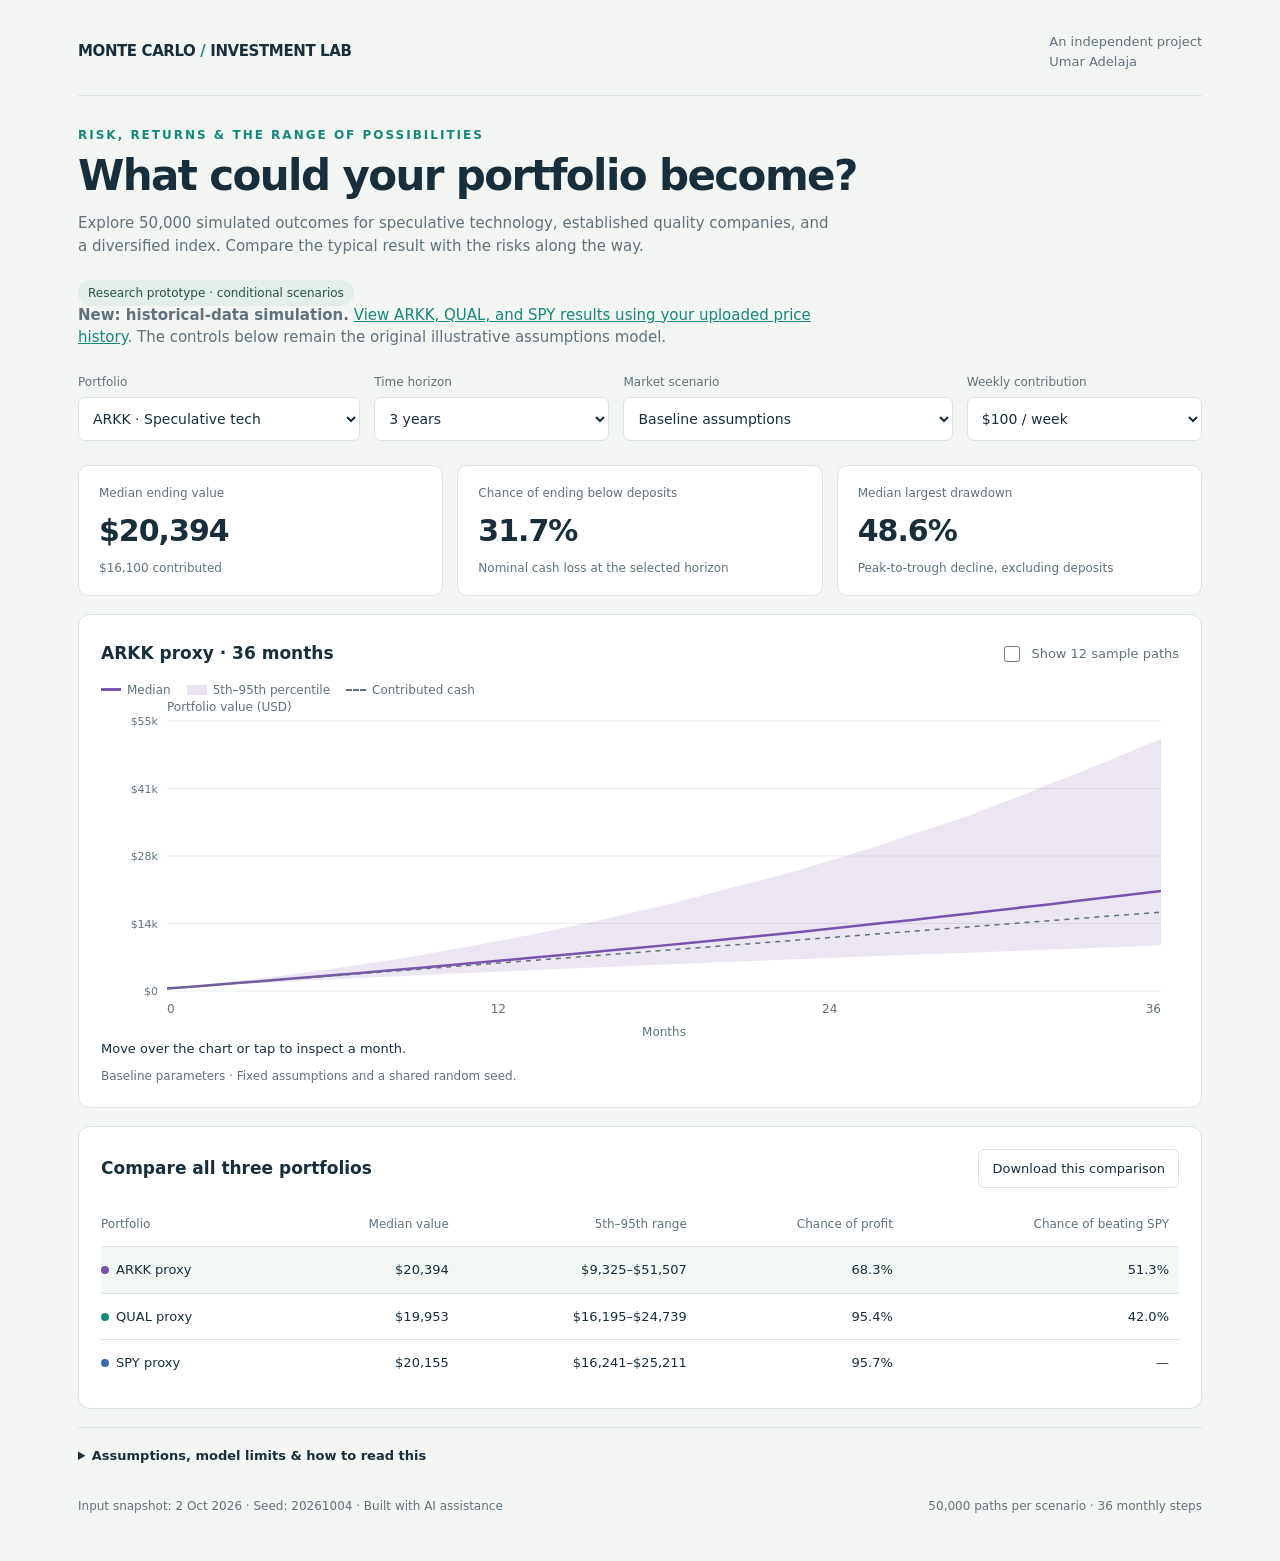
==== commit aec2c124: "Refresh historical ETF simulation from uploaded daily prices Use 141 completed monthly returns throu" ====
--- a/index.html
+++ b/index.html
@@ -14,6 +14,7 @@
 <h1>What could your portfolio become?</h1>
 <p class="intro">Explore 50,000 simulated outcomes for speculative technology, established quality companies, and a diversified index. Compare the typical result with the risks along the way.</p>
 <span class="badge">Research prototype · conditional scenarios</span>
+<p class="intro"><strong>New: historical-data simulation.</strong> <a href="historical_results.html">View ARKK, QUAL, and SPY results using your uploaded price history</a>. The controls below remain the original illustrative assumptions model.</p>
 <section class="controls" aria-label="Simulation controls">
 <label>Portfolio<select id="portfolio"><option value="0">ARKK · Speculative tech</option><option value="1">QUAL · Quality companies</option><option value="2">SPY · S&P 500</option></select></label>
 <label>Time horizon<select id="horizon"><option value="1">1 month</option><option value="3">3 months</option><option value="6">6 months</option><option value="12">1 year</option><option value="24">2 years</option><option selected value="36">3 years</option></select></label>
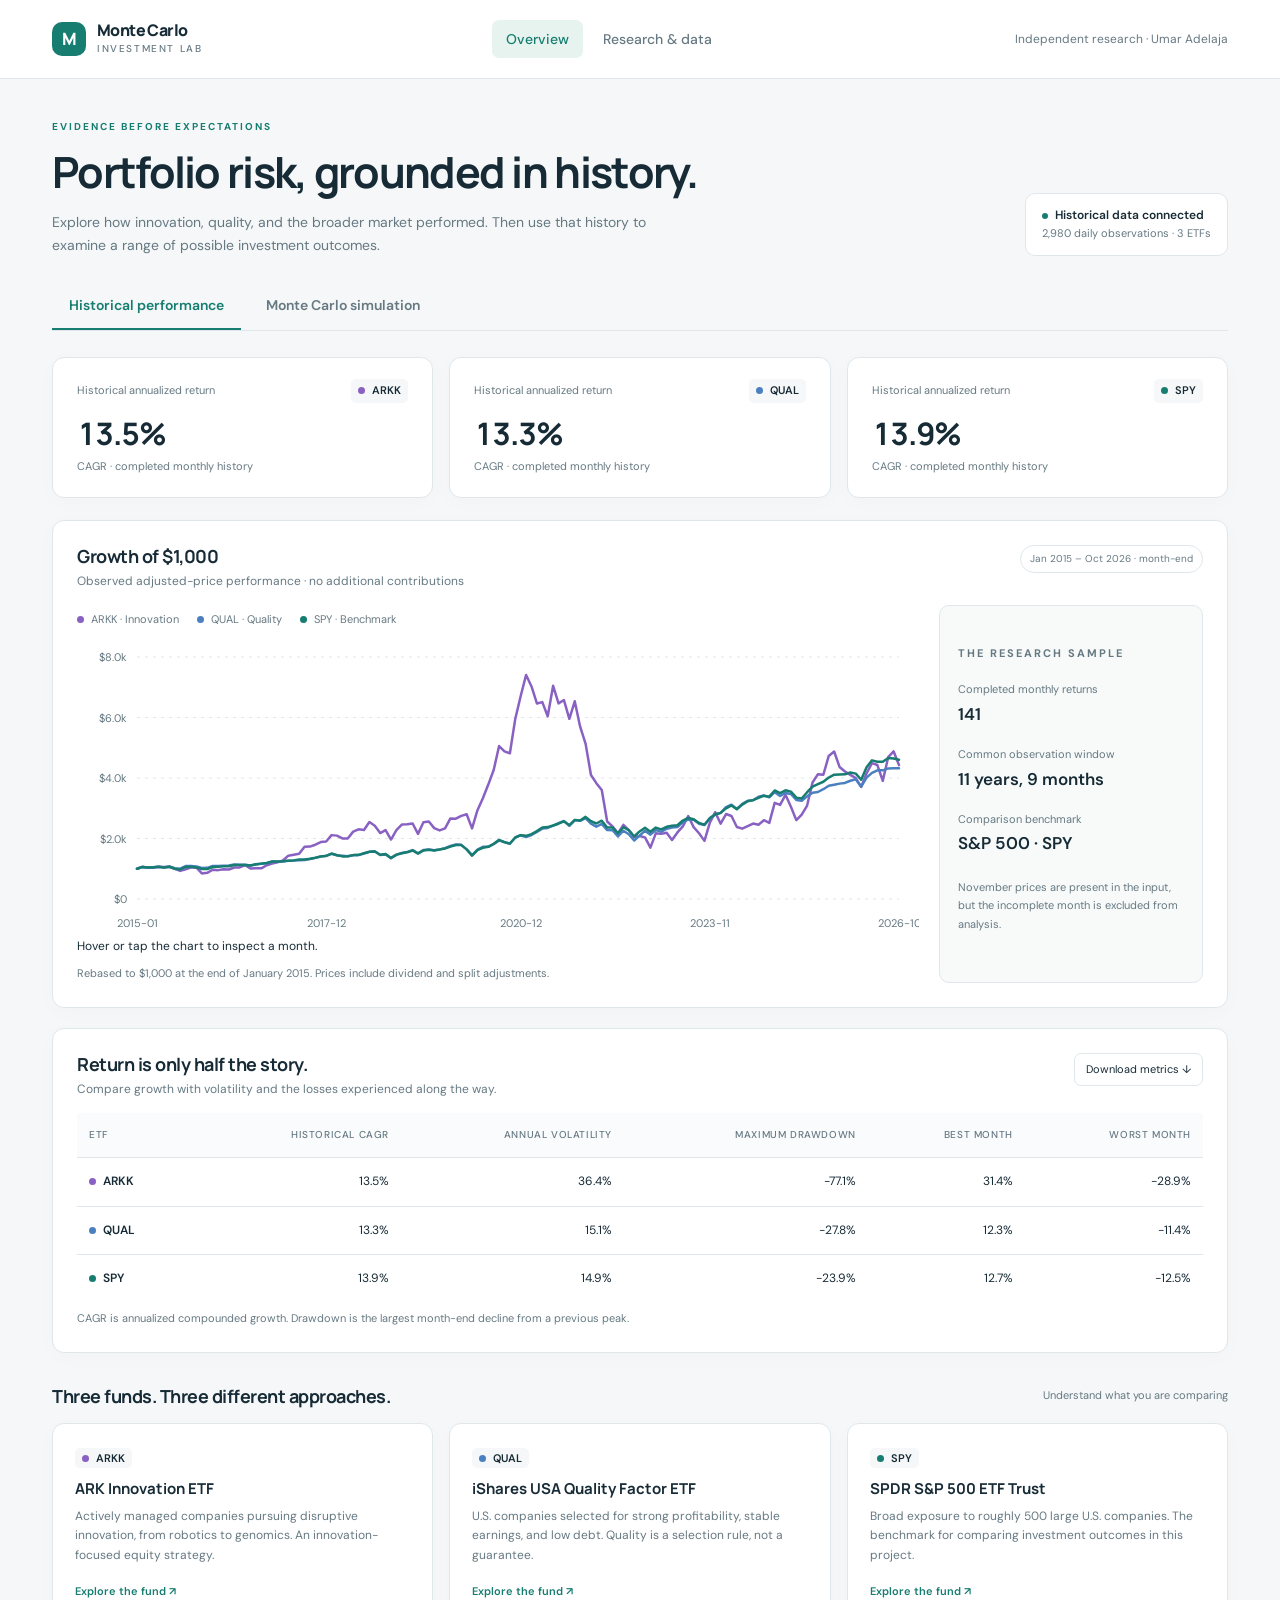
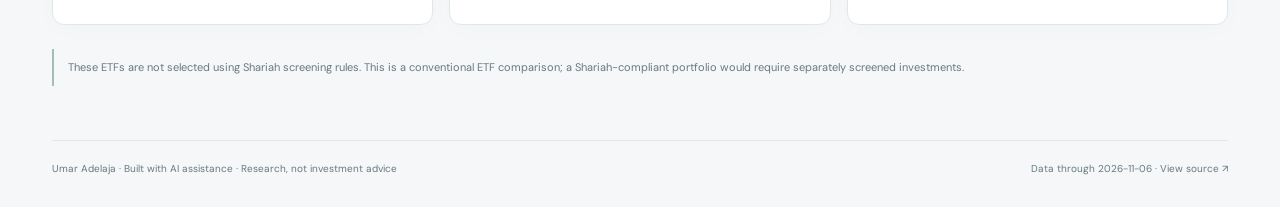
==== commit 0dc83a62: "Replace illustrative dashboard with historical data and unify site design Make observed ETF performa" ====
--- a/index.html
+++ b/index.html
@@ -1,60 +1,25 @@
 <!doctype html>
-<html lang="en">
-<head>
-<meta charset="utf-8"><meta name="viewport" content="width=device-width,initial-scale=1">
-<title>Monte Carlo Investment Lab · Umar Adelaja</title>
-<style>
-:root{color-scheme:light;--ink:#182f3b;--muted:#60727c;--paper:#f4f6f3;--panel:#fff;--line:#dbe3e4;--teal:#16877b;--purple:#7953ac;--blue:#386ba8;--orange:#bc7839}
-*{box-sizing:border-box}body{margin:0;background:var(--paper);color:var(--ink);font:15px/1.5 system-ui,-apple-system,BlinkMacSystemFont,"Segoe UI",sans-serif}main{max-width:1180px;margin:auto;padding:32px 28px}header{display:flex;justify-content:space-between;gap:16px;align-items:center;border-bottom:1px solid var(--line);padding-bottom:24px}.brand{font-weight:650;letter-spacing:-.4px}.brand span{color:var(--teal)}.byline{color:var(--muted);font-size:13px}.eyebrow{color:var(--teal);text-transform:uppercase;letter-spacing:2px;font-size:12px;font-weight:650;margin:30px 0 8px}h1{font-size:clamp(26px,4vw,42px);font-weight:600;letter-spacing:-1.6px;line-height:1.15;margin:0 0 12px}.intro{max-width:760px;color:var(--muted);margin:0 0 24px}.badge{font-size:12px;background:#e4eee8;color:#285347;padding:6px 10px;border-radius:20px;white-space:nowrap}.controls{display:grid;grid-template-columns:1.2fr 1fr 1.4fr 1fr;gap:14px;margin:24px 0}label{font-size:12px;color:var(--muted);display:block}select{display:block;width:100%;min-height:44px;margin-top:6px;padding:10px;border:1px solid var(--line);background:var(--panel);border-radius:7px;color:var(--ink);font:inherit;font-size:14px}select:focus-visible,button:focus-visible,a:focus-visible,input:focus-visible{outline:3px solid #8bc5ff;outline-offset:3px}.metrics{display:grid;grid-template-columns:repeat(3,1fr);gap:14px;margin:0 0 18px}.metric{background:var(--panel);border:1px solid var(--line);padding:18px 20px;border-radius:10px}.metric .label{color:var(--muted);font-size:12px}.value{font-size:30px;font-weight:600;letter-spacing:-1px;font-variant-numeric:tabular-nums;margin:6px 0}.sub{color:var(--muted);font-size:12px}.plotpanel,.compare{background:var(--panel);border:1px solid var(--line);border-radius:12px;padding:22px;margin-bottom:18px}.plothead{display:flex;justify-content:space-between;gap:12px;flex-wrap:wrap;align-items:center}h2{font-size:17px;font-weight:600;margin:0}.check{display:flex;align-items:center;gap:8px;min-height:34px;font-size:13px}.check input{width:16px;height:16px}.legend{display:flex;flex-wrap:wrap;gap:16px;margin:10px 0 0;font-size:12px;color:var(--muted)}.legend span{display:inline-flex;align-items:center;gap:6px}.linekey{display:inline-block;width:20px;height:3px;background:var(--teal)}.bandkey{display:inline-block;width:20px;height:10px;background:var(--teal);opacity:.16}.depositkey{display:inline-block;width:20px;height:0;border-top:2px dashed var(--muted)}#plot{position:relative;min-width:0}svg{display:block;width:100%;overflow:visible}.caption{color:var(--muted);font-size:12px;margin-top:4px}.hoverlabel{min-height:24px;font-size:13px;color:var(--ink);font-variant-numeric:tabular-nums}.tablewrap{overflow:auto}table{width:100%;border-collapse:collapse;font-size:13px;margin-top:14px;white-space:nowrap}th,td{padding:13px 10px;text-align:right;border-bottom:1px solid var(--line);font-variant-numeric:tabular-nums}th{color:var(--muted);font-size:12px;font-weight:500}th:first-child,td:first-child{text-align:left;padding-left:0}tbody tr:last-child td{border:0}.selected{background:#f3f8f5}.dot{display:inline-block;width:8px;height:8px;border-radius:50%;margin-right:7px}details{border-top:1px solid var(--line);padding:18px 0;color:var(--muted);font-size:13px}summary{color:var(--ink);cursor:pointer;font-weight:550}details p{max-width:880px}footer{font-size:12px;color:var(--muted);display:flex;justify-content:space-between;gap:12px;flex-wrap:wrap;padding:14px 0}button{font:inherit;font-size:13px;border:1px solid var(--line);padding:9px 13px;border-radius:6px;background:var(--panel);color:var(--ink);cursor:pointer}a{color:var(--teal)}@media(max-width:650px){main{padding:20px 14px}.controls{grid-template-columns:1fr 1fr;gap:10px}.metrics{gap:8px}.metric{padding:12px}.value{font-size:23px}.plotpanel,.compare{padding:15px}.byline{max-width:140px;text-align:right}h1{letter-spacing:-.8px}.metric .label,.sub{font-size:11px}}@media(max-width:360px){.metrics{grid-template-columns:1fr}.metric{display:grid;grid-template-columns:1fr 1fr}.value{grid-row:span 2;text-align:right}.sub{grid-column:1}.badge{display:none}}
-</style>
-</head>
-<body><main>
-<header><div class="brand">MONTE CARLO <span>/</span> INVESTMENT LAB</div><div class="byline">An independent project<br>Umar Adelaja</div></header>
-<div class="eyebrow">Risk, returns & the range of possibilities</div>
-<h1>What could your portfolio become?</h1>
-<p class="intro">Explore 50,000 simulated outcomes for speculative technology, established quality companies, and a diversified index. Compare the typical result with the risks along the way.</p>
-<span class="badge">Research prototype · conditional scenarios</span>
-<p class="intro"><strong>New: historical-data simulation.</strong> <a href="historical_results.html">View ARKK, QUAL, and SPY results using your uploaded price history</a>. The controls below remain the original illustrative assumptions model.</p>
-<section class="controls" aria-label="Simulation controls">
-<label>Portfolio<select id="portfolio"><option value="0">ARKK · Speculative tech</option><option value="1">QUAL · Quality companies</option><option value="2">SPY · S&P 500</option></select></label>
-<label>Time horizon<select id="horizon"><option value="1">1 month</option><option value="3">3 months</option><option value="6">6 months</option><option value="12">1 year</option><option value="24">2 years</option><option selected value="36">3 years</option></select></label>
-<label>Market scenario<select id="scenario"><option value="baseline">Baseline assumptions</option><option value="lower">Lower return anchors</option><option value="stress">Combined stress</option></select></label>
-<label>Weekly contribution<select id="weekly"><option value="0">$0 / week</option><option value="50">$50 / week</option><option selected value="100">$100 / week</option><option value="200">$200 / week</option></select></label>
+<html lang="en"><head><meta charset="utf-8"><meta name="viewport" content="width=device-width,initial-scale=1">
+<meta name="description" content="Historical ETF performance and reproducible Monte Carlo analysis of ARKK, QUAL, and SPY.">
+<title>Overview · Monte Carlo Investment Lab</title>
+<link rel="stylesheet" href="assets/site.css"><script defer src="assets/dashboard.js"></script></head>
+<body data-page="overview"><header class="site-header"><div class="header-inner"><a class="brand" href="index.html"><span class="brand-mark">M</span><span>Monte Carlo<small>Investment Lab</small></span></a><nav class="nav" aria-label="Main navigation"><a href="index.html" aria-current="page">Overview</a><a href="historical_results.html">Research & data</a></nav><span class="author">Independent research · Umar Adelaja</span></div></header>
+<main><div id="load-error" class="error" role="alert" hidden></div><section class="hero"><div><p class="eyebrow">Evidence before expectations</p><h1>Portfolio risk, grounded in history.</h1><p class="intro">Explore how innovation, quality, and the broader market performed. Then use that history to examine a range of possible investment outcomes.</p></div><div class="data-status"><strong><span class="status-dot"></span>Historical data connected</strong>2,980 daily observations · 3 ETFs</div></section>
+<div class="tabs" role="tablist" aria-label="Analysis view"><button id="tab-history" role="tab" aria-selected="true" aria-controls="history-view">Historical performance</button><button id="tab-monte" role="tab" aria-selected="false" aria-controls="monte-view" tabindex="-1">Monte Carlo simulation</button></div>
+<section id="history-view" role="tabpanel" aria-labelledby="tab-history">
+<div id="history-metrics" class="metrics"></div>
+<section class="panel"><div class="panel-head"><div><h2>Growth of $1,000</h2><p class="panel-sub">Observed adjusted-price performance · no additional contributions</p></div><span class="pill">Jan 2015 – Oct 2026 · month-end</span></div>
+<div class="chart-grid"><div class="chart-panel"><div class="legend"><span><i class="dot" style="background:#8961c3"></i>ARKK · Innovation</span><span><i class="dot" style="background:#4b80c0"></i>QUAL · Quality</span><span><i class="dot"></i>SPY · Benchmark</span></div><svg id="history-chart" class="chart" role="img" aria-label="Historical growth of one thousand dollars for ARKK, QUAL, and SPY"></svg><div id="history-readout" class="chart-readout">Hover or tap the chart to inspect a month.</div><p class="chart-caption">Rebased to $1,000 at the end of January 2015. Prices include dividend and split adjustments.</p></div><aside class="aside"><p class="eyebrow">The research sample</p><dl><dt>Completed monthly returns</dt><dd>141</dd><dt>Common observation window</dt><dd>11 years, 9 months</dd><dt>Comparison benchmark</dt><dd>S&P 500 · SPY</dd></dl><p>November prices are present in the input, but the incomplete month is excluded from analysis.</p></aside></div></section>
+<section class="panel"><div class="panel-head"><div><h2>Return is only half the story.</h2><p class="panel-sub">Compare growth with volatility and the losses experienced along the way.</p></div><a class="button" href="results/historical_risk_metrics.csv">Download metrics ↓</a></div><div class="table-wrap"><table><thead><tr><th>ETF</th><th>Historical CAGR</th><th>Annual volatility</th><th>Maximum drawdown</th><th>Best month</th><th>Worst month</th></tr></thead><tbody id="risk-table"></tbody></table></div><p class="chart-caption">CAGR is annualized compounded growth. Drawdown is the largest month-end decline from a previous peak.</p></section>
 </section>
-<div class="metrics" aria-live="polite">
-<div class="metric"><div class="label">Median ending value</div><div class="value" id="median"></div><div class="sub" id="contributed"></div></div>
-<div class="metric"><div class="label">Chance of ending below deposits</div><div class="value" id="loss"></div><div class="sub">Nominal cash loss at the selected horizon</div></div>
-<div class="metric"><div class="label">Median largest drawdown</div><div class="value" id="drawdown"></div><div class="sub">Peak-to-trough decline, excluding deposits</div></div>
-</div>
-<section class="plotpanel">
-<div class="plothead"><h2 id="charttitle">Simulated wealth</h2><label class="check"><input type="checkbox" id="samples">Show 12 sample paths</label></div>
-<div class="legend"><span><i class="linekey" id="linekey"></i>Median</span><span><i class="bandkey" id="bandkey"></i>5th–95th percentile</span><span><i class="depositkey"></i>Contributed cash</span></div>
-<div id="plot"><svg id="chart" role="img" aria-label="Simulated portfolio wealth through time"></svg></div>
-<div id="hover" class="hoverlabel">Move over the chart or tap to inspect a month.</div>
-<div class="caption" id="chartnote"></div>
+<section id="monte-view" role="tabpanel" aria-labelledby="tab-monte" hidden>
+<div class="model-note"><strong>HISTORY-BASED</strong><span>50,000 paths resampled from observed joint returns. These are hypothetical outcomes, not actual future prices.</span></div>
+<div class="controls"><label>Investment<select id="portfolio"><option value="ARKK">ARKK · Innovation</option><option value="QUAL">QUAL · Quality</option><option value="SPY" selected>SPY · S&P 500</option></select></label><label>Time horizon<select id="horizon"><option value="1">1 month</option><option value="3">3 months</option><option value="6">6 months</option><option value="12">1 year</option><option value="24">2 years</option><option value="36" selected>3 years</option></select></label><label>Weekly contribution<select id="weekly"><option value="0">$0 / week</option><option value="50">$50 / week</option><option value="100" selected>$100 / week</option><option value="200">$200 / week</option></select></label><label>Scenario<select id="scenario"><option value="baseline">Historical bootstrap</option><option value="shock">Hypothetical initial shock</option></select></label></div>
+<div id="simulation-metrics" class="metrics" aria-live="polite"></div>
+<section class="panel"><div class="panel-head"><div><h2 id="fan-title">A range of possible outcomes</h2><p class="panel-sub" id="fan-subtitle"></p></div><span class="pill">50,000 paths · paired comparisons</span></div><div class="chart-grid"><div class="chart-panel"><div class="legend"><span><i class="dot" id="fan-dot"></i>Median outcome</span><span>Shaded area: 5th–95th percentile</span><span>Dashed line: deposits</span></div><svg id="fan-chart" class="chart" role="img" aria-label="Historical bootstrap median wealth and fifth to ninety-fifth percentile band"></svg><div id="fan-readout" class="chart-readout"></div><p class="chart-caption">The band shows pointwise simulated percentiles, not guaranteed bounds. Month-end deposits approximate weekly investing.</p></div><aside class="aside"><p class="eyebrow">Model settings</p><dl><dt>Initial investment</dt><dd>$500</dd><dt>Historical sampling</dt><dd>3-month blocks</dd><dt>Path generation</dt><dd>Joint across all ETFs</dd></dl><p>Whole market periods are resampled together, preserving observed relationships between the ETFs.</p></aside></div></section>
+<section class="panel"><div class="panel-head"><div><h2>Compare all three investments</h2><p class="panel-sub">Identical deposits and the same sampled market periods.</p></div><button class="button" id="download-comparison">Download comparison ↓</button></div><div class="table-wrap"><table><thead><tr><th>ETF</th><th>Median value</th><th>5th–95th range</th><th>Loss frequency</th><th>Beat SPY frequency</th><th>Median max drawdown</th></tr></thead><tbody id="comparison"></tbody></table></div><p class="chart-caption" id="scenario-note"></p></section>
 </section>
-<section class="compare"><div class="plothead"><h2>Compare all three portfolios</h2><button id="download" type="button">Download this comparison</button></div>
-<div class="tablewrap"><table><thead><tr><th>Portfolio</th><th>Median value</th><th>5th–95th range</th><th>Chance of profit</th><th>Chance of beating SPY</th></tr></thead><tbody id="comparison"></tbody></table></div>
-</section>
-<details><summary>Assumptions, model limits & how to read this</summary>
-<p><strong>These results depend on the inputs and are not forecasts.</strong> The model uses ARKK, QUAL, and SPY as portfolio proxies. Every arm starts with $500. Weekly deposits are represented by their monthly equivalent (weekly amount × 52 ÷ 12), added at month end. Profit means ending above total contributions.</p>
-<p>Baseline annualized return anchors are 13.63%, 14.47%, and 15.22%; volatility inputs are 50%, 12.28%, and 12.74%. Return anchors are transformed into log-return drifts. Correlations are scenario assumptions. The lower-return case subtracts five percentage points from each return anchor. Stress adds 1.5× volatility and tighter correlations.</p>
-<p>The same random seed is used in every case. Controls display precomputed 50,000-path runs; they do not fetch live prices or rerun the Python model in your browser. Bands show pointwise percentiles, not a single possible path. The 12 example trajectories are the first 12 paths, not selected winners.</p>
-<p>The prototype exponentiates Student-t log returns. This distribution has no finite theoretical mean for gross returns, so this dashboard emphasizes medians and quantiles. Historical input windows differ; source validation, matched histories, and a model with finite return moments remain research tasks. Fees, taxes, inflation, liquidity events, and delistings are not modeled explicitly. Long-horizon 5- and 10-year views are planned.</p>
-</details>
-<footer><span>Input snapshot: 2 Oct 2026 · Seed: 20261004 · Built with AI assistance</span><span>50,000 paths per scenario · 36 monthly steps</span></footer>
-</main>
-<script>
-const DATA={"paths":50000,"seed":20261004,"asOf":"2026-10-02","start":500.0,"sets":{"baseline-0":{"arms":[{"quantiles":[[500.0,500.0,500.0,500.0,500.0],[402.56,465.4,504.67,547.77,632.19],[368.5,451.22,509.56,576.58,704.66],[345.93,441.86,516.47,601.6,769.17],[328.72,435.58,521.57,626.24,828.42],[313.58,430.14,527.0,647.96,887.42],[300.24,425.05,532.64,668.63,941.82],[290.46,420.9,538.34,689.97,1002.23],[281.74,418.12,543.47,710.23,1060.61],[271.96,415.3,549.62,729.34,1114.08],[265.22,412.74,556.06,751.58,1170.87],[259.06,410.52,562.03,770.45,1224.09],[250.94,410.09,567.95,788.93,1285.3],[245.87,407.86,573.52,809.15,1342.99],[239.68,407.47,580.23,830.02,1410.91],[234.8,406.58,586.22,849.07,1472.86],[230.39,406.26,593.18,869.38,1534.88],[226.94,406.92,599.2,891.39,1596.11],[223.49,405.69,604.01,908.9,1662.49],[219.9,404.73,610.7,927.39,1725.7],[214.78,404.41,617.3,948.41,1788.21],[211.26,403.67,623.21,965.97,1853.48],[209.45,403.79,631.53,987.16,1916.31],[206.47,402.87,637.46,1006.79,1978.05],[202.91,402.92,646.43,1030.44,2060.75],[201.44,403.9,652.22,1050.83,2131.81],[199.36,404.43,660.76,1069.21,2211.0],[195.22,405.47,666.65,1093.7,2281.55],[192.96,405.7,674.56,1115.89,2363.02],[190.8,404.83,682.42,1140.02,2436.66],[188.66,404.96,689.76,1162.04,2524.25],[186.55,407.68,697.94,1186.27,2608.27],[185.15,408.26,705.17,1211.74,2688.42],[183.78,408.86,713.27,1233.68,2780.05],[181.25,410.65,721.28,1261.1,2877.57],[179.39,410.09,731.11,1282.56,2980.71],[177.82,412.73,737.2,1303.44,3039.12]],"samples":[[500.0,439.01,428.98,485.18,540.76,593.83,571.75,573.52,734.09,764.69,849.95,794.54,859.05,851.21,893.26,779.05,865.68,860.49,822.52,835.79,757.53,682.75,716.72,707.74,862.69,801.32,909.43,1191.47,1277.22,1300.52,1627.06,3204.23,2278.62,2148.4,2177.75,2164.31,1893.27],[500.0,554.14,604.16,509.01,512.22,379.29,515.75,503.88,569.67,667.68,575.48,623.71,855.26,1052.14,1200.48,1425.08,1371.86,1394.94,1362.29,1355.91,1365.28,1212.16,1035.94,1139.88,1092.9,1146.81,1226.3,986.19,1076.32,1016.69,1268.0,1375.8,1669.8,1502.71,1665.3,1891.08,1995.93],[500.0,501.08,492.02,464.22,544.5,622.63,673.63,495.63,493.88,447.57,412.41,474.61,534.96,493.29,477.46,442.37,478.97,508.55,1049.67,1174.14,1241.34,1206.74,1513.69,1746.65,2043.0,2024.35,2517.54,1943.19,1357.86,1488.9,1456.43,1590.46,1954.84,1683.23,1587.01,1752.8,2264.91],[500.0,453.56,321.0,307.95,375.2,395.13,392.05,411.07,344.58,423.93,397.45,448.2,553.05,601.83,618.89,584.14,611.38,572.11,583.14,691.81,673.82,658.37,720.4,662.73,605.57,738.35,888.62,803.77,1309.72,1582.24,1479.11,1704.37,1608.18,1567.67,1656.82,1414.62,1100.2],[500.0,543.98,711.38,737.09,680.79,720.4,771.65,720.02,674.77,738.58,796.93,783.58,826.65,740.83,806.61,902.12,925.12,975.86,891.3,921.31,1146.11,1221.93,1214.08,1269.72,1492.54,1324.24,1214.62,1265.22,1415.79,1527.97,1585.38,1941.39,2394.42,2396.04,2566.81,2692.59,2834.89],[500.0,564.26,586.67,617.29,666.15,480.94,422.54,358.36,451.54,789.71,779.5,767.59,603.25,589.8,541.42,566.55,572.13,554.36,617.01,576.74,607.08,661.86,689.96,616.28,482.07,424.45,384.03,388.19,368.25,354.51,380.67,394.44,577.37,509.14,549.41,529.6,498.07],[500.0,421.13,411.71,544.62,604.78,546.94,543.32,623.42,657.13,611.74,646.69,604.75,615.03,598.51,505.1,427.28,356.28,397.53,352.84,310.73,329.71,366.53,431.76,473.91,473.97,429.89,422.78,398.72,368.8,395.41,465.92,531.4,471.23,566.52,546.58,539.14,574.79],[500.0,500.52,581.02,558.66,490.23,409.7,653.83,513.61,542.89,583.49,697.39,744.96,741.97,542.7,476.51,359.4,326.41,338.54,321.39,371.39,337.37,312.96,185.05,222.91,228.86,281.77,322.73,267.62,244.63,335.23,349.09,271.94,245.33,248.43,278.49,237.48,429.27],[500.0,499.23,566.57,587.1,618.28,627.53,654.37,488.16,581.66,593.55,661.87,750.42,736.46,711.88,730.43,660.39,586.39,648.54,643.46,694.89,749.61,672.47,622.79,740.88,943.01,1153.49,957.09,969.56,940.46,832.92,712.51,865.83,1145.98,1234.62,1268.56,1308.7,1365.29],[500.0,530.42,475.25,462.81,446.83,445.76,476.34,481.16,629.74,668.25,674.05,785.84,745.65,747.7,780.35,698.56,607.44,585.88,433.32,425.81,532.33,569.53,592.87,590.33,614.43,585.15,622.65,638.57,647.31,535.64,385.93,427.16,448.58,346.73,353.32,358.88,474.33],[500.0,421.09,354.58,407.86,439.49,438.5,442.24,448.84,421.49,471.41,618.37,537.19,522.89,547.44,559.75,544.95,566.56,661.06,542.95,559.12,563.99,610.55,672.35,417.91,385.5,331.15,252.75,252.76,223.53,250.46,230.84,232.38,274.18,292.14,286.33,252.27,276.39],[500.0,545.3,616.34,534.42,449.4,504.22,556.89,509.95,527.0,587.71,590.81,616.29,733.78,904.84,1084.81,1155.65,1058.82,1244.07,1149.48,1395.89,1497.6,1595.63,1482.32,1334.08,1437.36,1481.6,1763.25,1806.93,1550.51,1658.13,1412.25,1067.09,948.47,1102.33,853.93,769.67,937.9]]},{"quantiles":[[500.0,500.0,500.0,500.0,500.0],[478.07,495.52,505.56,515.82,534.37],[472.02,496.21,511.21,526.96,553.09],[468.84,498.0,517.11,537.13,570.54],[466.62,500.46,522.89,546.81,585.98],[465.38,502.98,528.82,556.38,601.02],[464.82,505.98,534.83,565.22,614.72],[464.54,509.42,540.95,574.32,629.07],[465.25,513.08,546.81,583.29,642.91],[465.69,516.45,553.44,592.2,657.44],[466.86,520.18,559.5,601.37,672.04],[466.97,524.33,566.22,610.88,685.89],[468.19,528.38,572.29,619.87,699.66],[469.63,532.7,579.09,629.27,713.86],[471.42,536.69,585.8,638.4,726.39],[472.42,540.73,592.48,648.17,741.76],[474.56,545.57,598.98,657.8,755.06],[476.32,549.99,605.69,667.24,769.3],[478.68,554.66,612.43,676.37,784.23],[480.83,559.56,619.15,685.74,797.55],[483.22,564.2,626.09,695.43,811.68],[485.2,568.87,633.17,705.39,827.14],[486.9,573.58,640.25,715.5,841.51],[489.52,578.71,647.62,725.49,857.1],[492.73,583.64,655.5,735.66,872.6],[495.47,588.64,662.95,745.96,887.76],[497.87,593.92,670.45,756.34,903.44],[501.22,599.06,678.71,766.55,916.98],[503.98,604.45,685.93,777.26,932.18],[506.63,610.39,693.72,787.98,948.71],[509.13,615.74,701.61,798.25,963.8],[512.2,621.49,709.66,809.77,979.77],[514.84,627.84,718.0,821.27,996.66],[518.29,634.25,726.34,832.29,1013.47],[521.35,640.16,734.97,843.31,1029.08],[524.47,645.5,742.82,854.7,1047.52],[528.2,651.29,751.43,866.58,1063.94]],"samples":[[500.0,485.49,488.23,504.4,503.65,518.56,493.67,501.93,527.67,525.96,540.66,534.75,545.39,547.59,566.27,557.69,567.26,577.46,579.21,579.82,577.23,603.71,622.86,624.14,659.45,655.0,672.17,698.02,709.94,713.41,739.72,876.09,825.71,827.64,825.33,847.21,837.56],[500.0,502.51,505.33,501.1,511.29,498.19,521.88,512.68,538.98,547.35,543.46,549.74,557.51,574.43,586.56,585.28,598.47,622.54,637.14,637.78,634.53,649.65,661.68,665.1,658.47,676.98,719.13,713.28,714.52,714.74,739.7,747.04,756.14,768.31,788.81,805.21,818.16],[500.0,509.64,533.2,532.37,566.65,614.33,635.71,596.7,602.28,592.43,561.8,584.07,599.56,599.0,615.07,609.1,617.08,542.77,535.46,552.93,581.44,603.24,609.1,690.87,693.51,702.62,789.85,727.03,695.82,716.74,750.79,805.13,867.11,865.26,894.38,900.12,906.63],[500.0,496.17,467.1,475.15,489.19,490.64,498.9,504.49,504.96,537.74,539.1,549.9,574.66,589.12,590.98,607.41,614.93,603.31,624.98,655.27,672.08,674.59,691.04,683.47,694.21,739.64,776.38,739.05,792.75,802.74,798.15,847.12,874.17,889.13,889.43,863.39,860.41],[500.0,523.9,573.38,592.71,599.37,612.61,618.71,589.69,594.08,620.17,623.33,636.41,648.39,671.98,709.67,733.4,780.56,771.53,759.03,787.07,813.79,868.83,861.74,869.65,909.07,902.13,905.52,938.07,973.35,1015.03,1019.42,1089.46,1139.53,1111.61,1068.24,1065.89,1102.3],[500.0,512.89,519.64,618.19,635.27,608.45,584.7,585.18,610.88,566.36,568.23,593.34,581.32,586.98,557.63,566.06,566.02,545.1,574.69,586.42,589.62,605.06,623.19,610.94,562.49,538.29,548.21,555.79,562.2,553.37,553.33,564.97,632.91,639.65,640.88,632.04,623.84],[500.0,489.78,501.99,543.56,563.46,545.56,559.05,587.7,599.13,604.67,601.33,603.13,613.95,619.93,602.53,579.32,570.0,601.57,625.28,640.16,652.68,650.3,680.07,710.03,718.94,707.61,694.71,684.93,705.08,710.62,747.42,756.24,751.5,782.74,776.18,778.92,758.36],[500.0,486.89,507.33,499.63,516.49,519.44,560.25,509.07,496.16,507.71,515.46,519.06,521.07,517.27,500.1,483.31,474.22,456.23,451.89,486.98,489.89,499.16,477.93,499.41,514.0,566.95,577.63,570.04,561.72,575.48,572.93,554.4,544.52,552.58,575.85,549.67,664.08],[500.0,505.73,530.24,556.44,580.17,577.95,597.69,580.19,605.0,608.06,630.84,642.03,653.36,645.15,676.16,644.86,670.06,687.03,691.31,715.63,726.98,730.85,719.56,752.51,792.32,801.63,799.15,826.14,806.3,777.09,779.45,819.53,847.25,862.83,882.08,908.23,917.79],[500.0,506.16,511.6,505.89,509.27,508.28,523.68,544.27,590.85,604.4,601.24,582.09,615.48,623.8,644.6,633.49,623.63,628.23,620.59,673.54,734.31,795.54,772.84,752.95,753.57,740.18,725.8,720.97,725.25,722.54,683.39,744.02,754.01,746.56,753.92,746.59,789.25],[500.0,488.64,491.56,522.66,515.31,520.58,514.52,524.39,525.86,567.83,624.74,598.89,609.79,620.47,635.32,630.07,626.42,650.82,608.83,627.62,651.51,673.98,682.54,676.14,711.04,754.55,745.43,751.67,762.29,821.92,806.75,801.79,831.07,860.1,858.54,875.17,915.92],[500.0,522.54,528.87,519.4,492.44,531.7,570.61,561.01,566.12,587.76,585.84,602.05,631.05,619.04,613.74,622.56,621.93,632.27,634.23,665.53,695.45,718.4,730.22,743.24,790.27,800.26,831.85,862.77,858.79,894.29,826.26,778.26,771.24,806.01,793.01,813.47,863.91]]},{"quantiles":[[500.0,500.0,500.0,500.0,500.0],[477.29,495.57,505.88,516.48,535.82],[471.37,496.22,511.88,528.14,555.65],[467.58,498.12,517.92,538.69,573.49],[466.22,500.59,524.21,548.96,589.67],[464.74,503.33,530.41,558.76,605.38],[464.49,506.66,536.79,568.37,620.16],[464.27,510.25,543.23,578.0,634.8],[464.46,514.24,549.41,587.58,649.41],[465.14,518.01,555.96,597.12,664.73],[466.42,521.8,562.73,606.88,679.17],[466.88,526.16,569.67,616.62,693.89],[467.8,530.67,576.56,626.32,708.47],[469.2,534.8,584.02,636.39,724.0],[470.81,539.59,590.9,646.28,738.75],[472.77,543.89,597.63,656.41,753.91],[474.99,548.8,604.5,666.06,769.17],[477.01,553.29,611.84,676.24,785.09],[479.66,558.46,618.7,685.9,800.64],[482.09,563.19,625.91,696.02,815.61],[483.64,568.15,633.07,706.01,830.5],[486.47,573.64,639.96,716.24,845.71],[489.42,578.64,647.53,727.31,861.28],[492.12,583.78,655.82,738.05,877.56],[494.72,588.87,664.04,748.79,893.51],[496.98,594.32,672.3,759.36,910.72],[500.1,600.28,679.66,770.31,926.78],[502.78,605.45,688.01,781.98,942.41],[505.97,611.04,696.17,793.12,959.74],[508.24,616.88,704.9,803.96,974.8],[511.98,623.2,713.14,815.15,992.61],[515.76,628.45,721.7,826.52,1011.34],[518.31,635.57,730.85,838.43,1028.52],[522.32,641.57,739.66,850.59,1047.13],[525.43,648.04,748.67,863.24,1064.89],[528.85,654.93,757.18,875.34,1082.73],[532.72,660.2,766.06,887.17,1102.23]],"samples":[[500.0,474.05,472.16,491.02,490.06,503.09,489.96,496.43,527.7,532.99,544.3,533.56,539.23,543.27,557.69,555.79,572.48,584.54,594.47,584.64,580.18,617.47,636.97,642.92,687.23,687.12,712.77,737.38,748.97,736.84,762.51,874.22,804.56,810.41,798.05,825.86,823.69],[500.0,504.9,523.13,528.26,532.16,545.44,574.27,561.6,592.15,591.63,596.05,601.15,613.55,632.11,646.91,667.24,682.07,707.76,715.61,717.78,703.4,717.03,734.8,747.44,743.6,762.65,810.73,809.48,822.28,825.84,842.93,835.55,852.03,891.94,891.17,918.51,927.46],[500.0,516.98,545.96,538.01,563.99,609.38,624.77,589.35,599.51,581.94,546.55,563.05,583.03,587.75,614.08,602.11,586.71,547.78,523.29,544.2,567.77,579.62,585.79,657.09,685.4,709.36,789.95,721.38,674.29,693.37,731.67,781.83,827.11,825.28,850.09,860.73,858.84],[500.0,491.65,467.53,469.82,490.3,489.37,499.4,488.03,494.97,518.14,516.57,533.19,551.3,575.7,577.75,597.78,612.17,599.09,625.89,654.95,667.73,671.31,675.56,670.1,680.85,721.07,747.29,699.45,749.91,760.86,746.44,802.45,839.08,841.97,825.79,783.45,769.7],[500.0,525.74,567.52,577.71,584.14,594.59,604.95,577.91,595.65,619.84,623.74,640.3,671.63,704.92,749.22,771.1,799.05,797.23,784.39,817.56,835.24,919.14,907.45,884.31,958.28,974.2,974.49,1022.2,1071.44,1117.52,1130.56,1251.19,1311.67,1300.34,1249.13,1270.21,1302.2],[500.0,504.46,508.71,609.3,617.03,577.67,555.39,566.64,602.1,542.87,541.8,559.08,547.34,555.58,530.89,546.39,547.76,531.76,558.45,563.27,568.41,566.06,580.75,578.01,535.53,518.48,535.42,536.42,552.46,551.44,553.35,565.17,619.58,625.36,627.88,621.07,600.78],[500.0,487.14,507.12,550.87,574.92,547.42,563.06,600.76,614.68,618.48,619.85,634.53,651.15,657.37,648.68,606.74,594.11,628.3,645.53,654.21,666.48,674.02,712.09,745.48,758.06,755.06,740.0,726.39,759.94,753.68,789.04,808.51,808.51,860.58,839.0,842.87,834.76],[500.0,492.73,517.17,509.87,515.32,518.14,567.84,522.43,518.16,531.45,540.92,551.38,539.13,536.67,514.84,502.45,494.25,474.78,460.67,505.07,502.74,519.23,489.95,515.52,530.07,575.77,598.82,602.86,592.31,607.6,604.63,582.31,575.24,584.38,622.82,582.5,736.58],[500.0,505.28,529.1,564.64,589.02,593.27,603.97,586.93,607.65,623.33,645.51,657.85,677.61,687.22,719.56,672.64,707.93,730.55,732.68,758.41,774.43,774.41,759.71,792.77,823.28,839.87,820.27,856.97,818.31,787.04,799.11,839.29,867.65,862.43,872.64,901.72,922.95],[500.0,505.45,516.81,514.07,527.03,529.36,548.95,560.4,606.34,625.29,626.37,598.7,609.84,610.1,621.73,612.86,608.59,617.41,612.88,668.06,735.31,816.69,793.63,765.47,776.27,759.87,750.24,743.75,757.8,753.74,697.1,768.68,775.73,778.9,783.65,775.64,820.52],[500.0,492.77,486.31,513.98,508.55,518.77,527.49,534.53,548.77,578.16,637.84,601.4,617.09,628.97,641.56,644.8,646.51,689.63,630.44,652.81,671.93,696.47,715.88,663.48,694.53,728.14,717.57,716.95,723.05,793.84,777.41,773.88,802.17,827.33,807.52,816.08,859.52],[500.0,528.29,532.44,528.31,502.93,549.58,597.14,590.48,584.99,597.9,604.2,615.95,636.25,613.48,596.32,599.25,598.63,605.52,598.08,628.95,651.28,664.14,679.84,690.27,745.67,763.32,793.44,813.13,808.5,835.65,771.91,734.11,717.23,760.95,751.98,775.4,823.93]]}],"metrics":[{"portfolio":"ARKK proxy","months":1,"contributed":500.0,"mean_ending_value":510.339364,"median_ending_value":504.667686,"p5":402.561126,"p25":465.39985,"p75":547.774901,"p95":632.193526,"prob_profitable":0.5319,"prob_loss":0.4681,"mean_contribution_adjusted_return":0.020679,"median_time_weighted_cagr":null,"median_max_drawdown":0.0,"p95_max_drawdown":0.194878,"annual_volatility_input":0.5,"prob_beat_spy":0.49208},{"portfolio":"QUAL proxy","months":1,"contributed":500.0,"mean_ending_value":505.850043,"median_ending_value":505.555473,"p5":478.074406,"p25":495.517052,"p75":515.823965,"p95":534.36575,"prob_profitable":0.64728,"prob_loss":0.35272,"mean_contribution_adjusted_return":0.0117,"median_time_weighted_cagr":null,"median_max_drawdown":0.0,"p95_max_drawdown":0.043851,"annual_volatility_input":0.1228,"prob_beat_spy":0.47778},{"portfolio":"SPY proxy","months":1,"contributed":500.0,"mean_ending_value":506.207459,"median_ending_value":505.883333,"p5":477.29317,"p25":495.569351,"p75":516.483192,"p95":535.822438,"prob_profitable":0.6497,"prob_loss":0.3503,"mean_contribution_adjusted_return":0.012415,"median_time_weighted_cagr":null,"median_max_drawdown":0.0,"p95_max_drawdown":0.045414,"annual_volatility_input":0.1274,"prob_beat_spy":null},{"portfolio":"ARKK proxy","months":3,"contributed":500.0,"mean_ending_value":532.522582,"median_ending_value":516.473099,"p5":345.934945,"p25":441.855997,"p75":601.598189,"p95":769.172484,"prob_profitable":0.55632,"prob_loss":0.44368,"mean_contribution_adjusted_return":0.065045,"median_time_weighted_cagr":null,"median_max_drawdown":0.098356,"p95_max_drawdown":0.33823,"annual_volatility_input":0.5,"prob_beat_spy":0.49322},{"portfolio":"QUAL proxy","months":3,"contributed":500.0,"mean_ending_value":518.007092,"median_ending_value":517.106968,"p5":468.836356,"p25":497.997682,"p75":537.127935,"p95":570.53655,"prob_profitable":0.72698,"prob_loss":0.27302,"mean_contribution_adjusted_return":0.036014,"median_time_weighted_cagr":null,"median_max_drawdown":0.014209,"p95_max_drawdown":0.080043,"annual_volatility_input":0.1228,"prob_beat_spy":0.46656},{"portfolio":"SPY proxy","months":3,"contributed":500.0,"mean_ending_value":519.020846,"median_ending_value":517.91829,"p5":467.57632,"p25":498.123723,"p75":538.694583,"p95":573.492345,"prob_profitable":0.72964,"prob_loss":0.27036,"mean_contribution_adjusted_return":0.038042,"median_time_weighted_cagr":null,"median_max_drawdown":0.014394,"p95_max_drawdown":0.081775,"annual_volatility_input":0.1274,"prob_beat_spy":null},{"portfolio":"ARKK proxy","months":6,"contributed":500.0,"mean_ending_value":568.120522,"median_ending_value":532.644578,"p5":300.237839,"p25":425.051821,"p75":668.633416,"p95":941.820316,"prob_profitable":0.57602,"prob_loss":0.42398,"mean_contribution_adjusted_return":0.136241,"median_time_weighted_cagr":null,"median_max_drawdown":0.181762,"p95_max_drawdown":0.456274,"annual_volatility_input":0.5,"prob_beat_spy":0.49072},{"portfolio":"QUAL proxy","months":6,"contributed":500.0,"mean_ending_value":536.765029,"median_ending_value":534.829804,"p5":464.821381,"p25":505.975535,"p75":565.215724,"p95":614.717401,"prob_profitable":0.79308,"prob_loss":0.20692,"mean_contribution_adjusted_return":0.07353,"median_time_weighted_cagr":null,"median_max_drawdown":0.032177,"p95_max_drawdown":0.110661,"annual_volatility_input":0.1228,"prob_beat_spy":0.45806},{"portfolio":"SPY proxy","months":6,"contributed":500.0,"mean_ending_value":538.788891,"median_ending_value":536.791715,"p5":464.485308,"p25":506.655873,"p75":568.36728,"p95":620.161307,"prob_profitable":0.79742,"prob_loss":0.20258,"mean_contribution_adjusted_return":0.077578,"median_time_weighted_cagr":null,"median_max_drawdown":0.033296,"p95_max_drawdown":0.11347,"annual_volatility_input":0.1274,"prob_beat_spy":null},{"portfolio":"ARKK proxy","months":12,"contributed":500.0,"mean_ending_value":645.428662,"median_ending_value":567.950386,"p5":250.936087,"p25":410.086072,"p75":788.929288,"p95":1285.298338,"prob_profitable":0.60266,"prob_loss":0.39734,"mean_contribution_adjusted_return":0.290857,"median_time_weighted_cagr":0.135901,"median_max_drawdown":0.286903,"p95_max_drawdown":0.585728,"annual_volatility_input":0.5,"prob_beat_spy":0.48712},{"portfolio":"QUAL proxy","months":12,"contributed":500.0,"mean_ending_value":576.601316,"median_ending_value":572.289828,"p5":468.192789,"p25":528.378043,"p75":619.865092,"p95":699.658392,"prob_profitable":0.87062,"prob_loss":0.12938,"mean_contribution_adjusted_return":0.153203,"median_time_weighted_cagr":0.14458,"median_max_drawdown":0.053807,"p95_max_drawdown":0.147028,"annual_volatility_input":0.1228,"prob_beat_spy":0.44174},{"portfolio":"SPY proxy","months":12,"contributed":500.0,"mean_ending_value":580.984149,"median_ending_value":576.56025,"p5":467.800775,"p25":530.665905,"p75":626.319665,"p95":708.468984,"prob_profitable":0.87488,"prob_loss":0.12512,"mean_contribution_adjusted_return":0.161968,"median_time_weighted_cagr":0.15312,"median_max_drawdown":0.055269,"p95_max_drawdown":0.150131,"annual_volatility_input":0.1274,"prob_beat_spy":null},{"portfolio":"ARKK proxy","months":24,"contributed":500.0,"mean_ending_value":829.964354,"median_ending_value":646.434782,"p5":202.912345,"p25":402.920011,"p75":1030.441986,"p95":2060.750638,"prob_profitable":0.6428,"prob_loss":0.3572,"mean_contribution_adjusted_return":0.659929,"median_time_weighted_cagr":0.137044,"median_max_drawdown":0.410963,"p95_max_drawdown":0.713777,"annual_volatility_input":0.5,"prob_beat_spy":0.4804},{"portfolio":"QUAL proxy","months":24,"contributed":500.0,"mean_ending_value":665.265249,"median_ending_value":655.496366,"p5":492.731824,"p25":583.637625,"p75":735.659355,"p95":872.59932,"prob_profitable":0.9406,"prob_loss":0.0594,"mean_contribution_adjusted_return":0.33053,"median_time_weighted_cagr":0.144986,"median_max_drawdown":0.079706,"p95_max_drawdown":0.184864,"annual_volatility_input":0.1228,"prob_beat_spy":0.42244},{"portfolio":"SPY proxy","months":24,"contributed":500.0,"mean_ending_value":674.985042,"median_ending_value":664.044069,"p5":494.721166,"p25":588.867983,"p75":748.792944,"p95":893.513255,"prob_profitable":0.94324,"prob_loss":0.05676,"mean_contribution_adjusted_return":0.34997,"median_time_weighted_cagr":0.152427,"median_max_drawdown":0.081947,"p95_max_drawdown":0.190181,"annual_volatility_input":0.1274,"prob_beat_spy":null},{"portfolio":"ARKK proxy","months":36,"contributed":500.0,"mean_ending_value":1072.002492,"median_ending_value":737.202482,"p5":177.820641,"p25":412.731917,"p75":1303.437752,"p95":3039.120402,"prob_profitable":0.67574,"prob_loss":0.32426,"mean_contribution_adjusted_return":1.144005,"median_time_weighted_cagr":0.138166,"median_max_drawdown":0.486274,"p95_max_drawdown":0.779066,"annual_volatility_input":0.5,"prob_beat_spy":0.4793},{"portfolio":"QUAL proxy","months":36,"contributed":500.0,"mean_ending_value":767.999103,"median_ending_value":751.43452,"p5":528.204574,"p25":651.286732,"p75":866.575113,"p95":1063.942244,"prob_profitable":0.9714,"prob_loss":0.0286,"mean_contribution_adjusted_return":0.535998,"median_time_weighted_cagr":0.145444,"median_max_drawdown":0.096081,"p95_max_drawdown":0.207851,"annual_volatility_input":0.1228,"prob_beat_spy":0.40966},{"portfolio":"SPY proxy","months":36,"contributed":500.0,"mean_ending_value":784.500079,"median_ending_value":766.064551,"p5":532.719658,"p25":660.196869,"p75":887.169798,"p95":1102.22619,"prob_profitable":0.97256,"prob_loss":0.02744,"mean_contribution_adjusted_return":0.569,"median_time_weighted_cagr":0.15283,"median_max_drawdown":0.099124,"p95_max_drawdown":0.213735,"annual_volatility_input":0.1274,"prob_beat_spy":null}]},"baseline-50":{"arms":[{"quantiles":[[500.0,500.0,500.0,500.0,500.0],[619.23,682.07,721.33,764.44,848.86],[770.95,873.64,946.03,1027.57,1181.63],[920.95,1066.69,1175.39,1298.7,1538.06],[1066.84,1258.9,1407.19,1583.29,1918.08],[1207.34,1450.95,1642.43,1870.23,2316.36],[1342.75,1638.84,1879.76,2166.1,2730.49],[1476.19,1830.05,2117.15,2473.59,3179.75],[1610.86,2018.79,2358.71,2792.07,3642.91],[1742.85,2207.68,2607.3,3106.81,4118.06],[1867.91,2395.9,2858.23,3437.01,4630.92],[1995.03,2586.93,3111.25,3784.73,5163.59],[2110.81,2778.65,3368.24,4129.07,5724.58],[2234.29,2965.13,3628.05,4480.99,6289.64],[2351.95,3155.11,3895.06,4848.96,6901.86],[2477.49,3350.75,4157.99,5225.84,7536.77],[2591.77,3544.64,4430.66,5611.43,8156.43],[2710.11,3744.29,4696.34,5999.7,8846.77],[2831.88,3924.72,4967.81,6375.08,9527.01],[2943.09,4114.76,5249.06,6789.48,10275.9],[3058.39,4304.2,5516.82,7201.37,11051.25],[3162.0,4497.13,5804.95,7630.64,11830.89],[3277.73,4697.57,6088.91,8057.17,12557.02],[3384.43,4885.1,6375.22,8481.61,13372.92],[3505.68,5077.69,6680.3,8946.6,14278.06],[3615.07,5285.19,6989.56,9397.0,15178.92],[3715.12,5481.03,7299.27,9909.58,16118.8],[3824.99,5683.98,7604.35,10392.84,17095.44],[3924.6,5877.16,7923.27,10875.86,18026.22],[4032.14,6080.43,8249.74,11402.76,19037.25],[4117.9,6274.37,8576.0,11914.48,20133.69],[4239.85,6489.75,8907.23,12456.24,21251.08],[4341.59,6683.94,9240.84,12972.83,22347.31],[4453.19,6909.04,9587.29,13540.08,23592.82],[4565.81,7132.85,9911.35,14120.99,24770.33],[4657.81,7319.55,10243.24,14692.72,25995.33],[4787.02,7547.19,10587.24,15249.96,27156.04]],"samples":[[500.0,655.67,857.37,1186.35,1538.92,1906.6,2052.39,2275.4,3129.12,3476.23,4080.5,4031.14,4575.1,4750.01,5201.35,4753.0,5498.2,5681.86,5647.79,5955.61,5614.63,5277.02,5756.25,5900.79,7409.35,7098.95,8273.35,11055.85,12068.16,12505.05,15861.44,31453.29,22584.05,21509.99,22020.56,22101.32,19550.21],[500.0,770.81,1057.05,1107.23,1330.9,1202.18,1851.34,2025.4,2506.52,3154.44,2935.51,3398.2,4876.39,6215.6,7308.64,8892.66,8777.25,9141.56,9144.25,9318.1,9599.14,8739.28,7685.47,8673.22,8532.39,9170.0,10022.2,8276.51,9249.64,8953.85,11383.79,12568.23,15470.63,14139.28,15885.72,18256.16,19485.04],[500.0,717.75,921.44,1086.03,1490.52,1921.07,2295.07,1905.29,2115.23,2133.56,2182.62,2728.49,3292.09,3252.32,3364.63,3334.0,3826.51,4279.5,9049.73,10339.5,11148.01,11053.89,14082.25,16466.24,19476.67,19515.59,24486.83,19117.1,13575.21,15102.01,14989.37,16585.42,20601.82,17956.05,17146.28,19154.18,24967.0],[500.0,670.23,691.0,879.58,1288.35,1573.45,1777.82,2080.73,1960.84,2629.06,2681.56,3240.58,4215.34,4803.81,5156.69,5083.79,5537.51,5398.5,5719.23,7001.69,7036.29,7091.67,7976.52,7554.64,7119.73,8897.43,10924.91,10098.44,16671.8,20357.45,19247.23,22395.1,21347.87,21026.68,22439.23,19375.57,15285.69],[500.0,760.65,1211.39,1471.84,1576.08,1884.45,2235.19,2302.3,2374.25,2815.46,3254.57,3416.72,3821.17,3641.11,4181.1,4892.85,5234.27,5738.03,5457.5,5857.91,7503.88,8216.97,8380.85,8981.58,10774.44,9776.19,9183.57,9782.84,11163.68,12264.91,12942.41,16065.39,20030.99,20261.18,21921.9,23212.79,24656.24],[500.0,780.92,1028.6,1298.97,1618.46,1385.15,1433.59,1432.51,2021.66,3752.44,3920.58,4077.35,3421.07,3561.47,3485.94,3864.47,4119.14,4207.91,4900.12,4796.96,5266.0,5957.8,6427.43,5957.72,4876.99,4510.71,4297.76,4560.98,4543.41,4590.61,5146.0,5548.82,8338.83,7569.98,8385.48,8299.71,8022.36],[500.0,637.8,840.19,1328.09,1691.47,1746.38,1951.48,2455.85,2805.31,2828.18,3206.43,3215.16,3486.51,3609.53,3262.82,2976.82,2698.79,3227.95,3081.74,2930.61,3326.32,3914.37,4827.73,5515.64,5733.0,5416.52,5543.65,5444.73,5252.89,5848.55,7108.08,8323.79,7597.92,9351.03,9238.58,9329.47,10163.1],[500.0,717.19,1049.21,1225.48,1292.04,1296.47,2285.67,2012.15,2343.53,2735.44,3486.11,3940.56,4141.41,3245.82,3066.64,2529.61,2514.09,2824.14,2897.8,3565.22,3455.33,3421.99,2240.07,2915.02,3209.54,4168.13,4990.79,4355.26,4197.75,5968.95,6432.53,5227.6,4932.6,5211.71,6059.01,5383.36,9947.79],[500.0,715.9,1029.13,1283.08,1567.89,1808.02,2102.01,1784.79,2343.27,2607.85,3124.72,3759.4,3906.13,3992.46,4313.12,4116.21,3871.66,4498.65,4680.11,5270.85,5902.54,5511.8,5321.29,6546.9,8549.71,10674.72,9073.8,9408.7,9342.99,8491.35,7480.47,9306.77,12534.82,13721.01,14314.87,14984.45,15849.06],[500.0,747.09,886.05,1079.52,1258.92,1472.57,1790.24,2025.03,2867.02,3259.01,3503.96,4301.76,4298.42,4526.91,4941.24,4640.03,4251.45,4317.22,3409.72,3567.26,4676.31,5219.75,5650.4,5842.84,6298.03,6214.56,6829.5,7220.78,7536.23,6452.81,4865.94,5602.49,6100.0,4931.67,5242.17,5541.29,7540.48],[500.0,637.75,753.7,1083.6,1384.31,1597.85,1828.14,2072.1,2162.51,2635.31,3673.53,3407.9,3533.84,3916.45,4221.17,4326.26,4714.5,5717.5,4912.62,5275.61,5538.26,6212.13,7057.5,4603.44,4463.1,4050.55,3308.22,3524.98,3334.08,3952.28,3859.37,4101.82,5056.25,5604.18,5709.46,5246.94,5965.19],[500.0,761.97,1077.91,1151.29,1184.8,1545.99,1924.17,1978.63,2261.45,2738.67,2969.76,3314.5,4163.06,5350.26,6631.06,7280.72,6887.37,8309.03,7893.96,9802.8,10733.76,11653.0,11042.15,10154.52,11157.34,11717.43,14161.53,14729.01,12855.5,13964.45,12110.35,9367.24,8542.57,10145.05,8075.62,7495.45,9350.38]]},{"quantiles":[[500.0,500.0,500.0,500.0,500.0],[694.74,712.18,722.22,732.49,751.03],[898.82,928.74,947.01,966.14,998.61],[1103.34,1146.74,1174.7,1203.55,1252.53],[1308.14,1366.6,1404.72,1444.8,1510.55],[1513.64,1587.29,1637.36,1689.43,1776.05],[1719.38,1810.43,1872.88,1937.12,2043.82],[1923.18,2034.98,2111.1,2190.04,2320.72],[2130.58,2262.04,2351.73,2446.26,2602.41],[2339.86,2488.74,2594.87,2705.87,2891.06],[2547.23,2719.66,2841.58,2972.11,3182.44],[2752.99,2951.69,3091.47,3239.36,3478.57],[2962.12,3186.52,3341.71,3510.95,3785.5],[3175.21,3423.05,3600.17,3787.03,4094.79],[3383.83,3659.49,3859.66,4067.75,4407.61],[3597.82,3899.84,4118.63,4351.26,4732.45],[3814.56,4143.14,4381.44,4638.15,5055.81],[4027.29,4387.3,4647.3,4930.56,5390.79],[4240.93,4633.91,4918.51,5223.76,5727.87],[4463.07,4884.1,5190.71,5522.2,6069.63],[4680.09,5131.61,5464.7,5825.14,6421.59],[4901.69,5386.52,5745.08,6131.55,6782.18],[5115.02,5641.87,6026.81,6445.48,7144.76],[5339.18,5898.08,6313.32,6762.82,7508.06],[5567.42,6158.48,6601.47,7085.57,7885.77],[5799.65,6421.18,6896.57,7411.37,8271.03],[6024.36,6688.21,7192.11,7746.68,8651.6],[6251.73,6960.52,7493.36,8079.75,9044.38],[6480.33,7227.71,7793.8,8417.46,9448.44],[6714.14,7496.8,8100.2,8763.02,9851.85],[6939.73,7773.63,8412.1,9108.2,10263.1],[7181.76,8056.13,8727.1,9465.18,10680.4],[7413.1,8338.82,9050.72,9828.47,11101.24],[7651.03,8623.99,9373.55,10195.76,11532.66],[7892.67,8911.91,9699.87,10554.35,11989.76],[8134.02,9193.52,10023.73,10922.03,12437.76],[8372.14,9476.44,10352.48,11298.09,12887.2]],"samples":[[500.0,702.16,922.79,1170.02,1384.94,1642.6,1780.42,2026.9,2347.5,2556.54,2844.67,3030.23,3307.22,3537.2,3874.56,4032.47,4318.36,4612.69,4843.34,5065.06,5259.14,5717.03,6115.08,6344.28,6919.92,7089.89,7492.35,7997.19,8350.38,8607.86,9142.02,11044.13,10625.59,10867.18,11053.42,11563.2,11648.17],[500.0,719.17,939.89,1148.67,1388.7,1569.79,1861.11,2044.95,2366.53,2619.94,2817.99,3067.25,3327.26,3644.86,3938.54,4146.63,4456.72,4852.62,5183.07,5404.97,5594.1,5944.02,6270.82,6519.88,6671.59,7075.78,7733.02,7886.69,8117.06,8336.3,8844.04,9148.52,9476.55,9845.81,10325.12,10756.51,11146.22],[500.0,726.31,976.54,1191.7,1485.1,1826.73,2106.97,2194.36,2431.53,2608.44,2690.24,3013.56,3310.14,3523.72,3834.88,4014.36,4283.59,3984.41,4147.46,4499.38,4948.1,5350.25,5618.93,6589.92,6831.74,7138.12,8241.01,7802.29,7683.94,8131.68,8734.63,9583.48,10537.9,10732.12,11309.92,11599.21,11899.73],[500.0,712.83,887.74,1119.71,1369.46,1590.17,1833.64,2070.82,2289.44,2654.71,2878.09,3152.4,3511.05,3816.02,4044.73,4373.9,4644.68,4773.62,5161.7,5628.56,5989.61,6228.66,6597.19,6741.55,7064.17,7743.11,8344.51,8159.9,8969.5,9299.2,9462.67,10259.9,10804.15,11205.7,11426.24,11308.39,11485.91],[500.0,740.56,1027.18,1278.48,1509.5,1759.5,1993.71,2116.85,2349.28,2669.11,2899.39,3176.88,3453.38,3795.68,4225.25,4583.19,5094.59,5252.27,5383.88,5799.42,6212.98,6849.86,7010.63,7291.62,7838.82,7995.66,8242.33,8755.27,9301.21,9916.2,10175.77,11091.57,11817.97,11745.09,11503.56,11694.84,12311.02],[500.0,729.55,955.83,1353.76,1607.83,1756.62,1904.74,2122.96,2432.85,2472.23,2697.04,3032.87,3188.1,3435.84,3480.73,3750.01,3966.37,4036.45,4472.22,4780.2,5022.94,5371.1,5748.78,5852.38,5604.99,5580.51,5900.01,6198.26,6486.36,6601.2,6817.37,7177.49,8257.2,8561.79,8794.88,8890.36,8991.63],[500.0,706.44,940.73,1235.3,1497.18,1666.28,1924.16,2239.43,2499.66,2739.45,2940.98,3166.44,3439.92,3690.07,3803.15,3873.34,4027.72,4467.45,4860.14,5192.48,5510.73,5707.3,6185.21,6674.39,6974.79,7081.54,7169.1,7284.87,7715.9,7993.13,8623.76,8942.15,9102.84,9697.85,9833.29,10084.65,10035.12],[500.0,703.56,949.76,1152.0,1407.54,1632.26,1977.16,2013.21,2178.82,2446.2,2700.23,2935.74,3163.8,3357.38,3462.59,3563.01,3712.66,3788.48,3969.09,4493.99,4737.55,5043.83,5045.98,5489.46,5866.49,6687.48,7030.04,7154.39,7266.62,7661.33,7844.02,7807.0,7884.5,8217.98,8780.63,8598.19,10604.38],[500.0,722.39,974.08,1238.87,1508.37,1719.26,1994.66,2152.91,2461.65,2690.78,3008.23,3278.29,3552.78,3724.81,4120.51,4146.46,4525.13,4856.43,5103.31,5499.53,5803.46,6050.96,6174.17,6673.56,7243.3,7545.1,7738.35,8216.37,8235.78,8154.11,8395.5,9043.87,9566.45,9959.05,10397.89,10922.74,11254.38],[500.0,722.82,947.27,1153.35,1377.73,1591.73,1856.61,2146.28,2546.61,2821.68,3023.59,3143.99,3540.98,3805.5,4149.09,4294.23,4444.05,4693.53,4853.08,5483.81,6195.29,6928.56,6947.53,6985.42,7207.78,7296.35,7371.33,7538.88,7800.34,7987.85,7771.66,8677.87,9011.09,9138.68,9445.41,9570.25,10333.78],[500.0,705.3,926.19,1201.46,1401.22,1632.22,1829.88,2081.65,2304.15,2704.72,3192.49,3277.05,3553.38,3832.24,4140.65,4323.11,4514.69,4907.25,4807.28,5172.32,5585.88,5995.22,6288.02,6445.73,6995.08,7639.82,7764.12,8045.83,8376.11,9248.07,9293.96,9453.53,10015.4,10581.87,10779.42,11204.82,11943.25],[500.0,739.21,964.83,1164.22,1320.47,1642.39,1979.27,2162.62,2398.99,2707.34,2915.19,3212.52,3583.91,3732.38,3917.09,4190.03,4402.46,4692.36,4923.57,5383.22,5841.84,6251.31,6570.86,6904.69,7558.25,7870.46,8397.77,8926.61,9102.09,9695.0,9174.18,8857.87,8994.65,9616.84,9678.32,10144.77,10990.44]]},{"quantiles":[[500.0,500.0,500.0,500.0,500.0],[693.96,712.24,722.55,733.15,752.49],[898.07,928.65,947.8,967.73,1001.21],[1101.84,1146.99,1176.0,1206.08,1256.79],[1307.68,1366.81,1406.89,1448.51,1516.63],[1512.18,1588.47,1640.22,1694.76,1782.94],[1717.38,1811.25,1877.05,1944.61,2054.96],[1922.81,2036.97,2115.64,2198.55,2334.96],[2129.68,2264.26,2357.51,2455.95,2616.97],[2336.0,2493.69,2601.97,2718.88,2909.45],[2546.52,2724.5,2850.92,2985.87,3207.09],[2753.44,2958.47,3101.7,3256.62,3507.61],[2961.68,3192.8,3357.46,3532.29,3818.05],[3176.1,3430.14,3615.88,3811.78,4132.83],[3383.82,3669.03,3876.93,4095.69,4446.54],[3596.91,3911.53,4139.58,4385.3,4779.03],[3817.66,4155.95,4405.42,4673.9,5112.8],[4028.17,4399.01,4673.25,4968.2,5451.96],[4247.29,4648.05,4945.43,5270.82,5803.5],[4465.7,4898.89,5221.92,5573.2,6142.26],[4683.19,5151.36,5499.65,5877.67,6498.5],[4900.3,5407.05,5782.85,6189.49,6863.47],[5126.27,5662.74,6066.58,6508.78,7235.46],[5342.23,5924.4,6358.62,6831.73,7617.29],[5568.33,6186.42,6649.82,7156.71,8002.07],[5796.68,6453.35,6944.36,7490.81,8392.81],[6026.77,6722.17,7244.5,7832.83,8787.27],[6257.2,6993.24,7550.21,8170.6,9199.88],[6489.82,7263.16,7858.85,8515.74,9613.63],[6718.96,7543.13,8169.71,8866.59,10027.92],[6955.18,7818.06,8486.21,9216.94,10454.76],[7192.17,8105.71,8803.0,9582.3,10890.66],[7437.24,8392.87,9132.09,9950.93,11313.68],[7674.96,8674.11,9460.72,10327.35,11761.86],[7914.97,8971.55,9791.51,10705.53,12222.23],[8146.82,9265.16,10121.14,11081.97,12681.46],[8398.41,9558.81,10460.39,11464.07,13141.98]],"samples":[[500.0,690.72,904.64,1157.44,1371.84,1624.96,1799.23,2039.67,2384.8,2625.36,2897.74,3057.22,3306.42,3547.83,3858.66,4062.22,4400.84,4710.25,5006.86,5140.79,5318.27,5876.68,6278.99,6554.25,7222.65,7438.2,7932.49,8423.03,8772.12,8846.7,9371.57,10961.18,10304.53,10596.09,10651.14,11239.03,11426.06],[500.0,721.56,964.29,1190.4,1415.86,1667.86,1972.68,2145.84,2479.25,2693.71,2930.52,3172.27,3454.36,3775.5,4080.61,4425.48,4740.49,5135.76,5409.32,5642.43,5746.04,6074.03,6441.22,6768.72,6950.6,7345.34,8025.12,8229.44,8576.19,8829.94,9229.43,9365.19,9766.67,10440.75,10648.37,11191.82,11517.54],[500.0,733.65,991.44,1193.67,1467.96,1802.8,2064.99,2164.59,2418.56,2564.36,2625.08,2920.96,3241.3,3484.19,3856.98,3998.42,4112.83,4056.61,4091.87,4472.09,4882.4,5201.05,5473.02,6355.88,6846.38,7302.35,8348.66,7840.67,7545.43,7975.64,8632.87,9441.37,10204.87,10398.91,10928.21,11281.67,11473.54],[500.0,708.32,890.23,1111.26,1376.38,1590.43,1839.69,2014.48,2259.79,2582.24,2791.07,3097.53,3419.42,3787.44,4017.55,4373.5,4695.44,4811.83,5243.72,5703.83,6031.82,6280.87,6537.29,6701.07,7025.28,7656.91,8152.03,7846.87,8629.61,8972.27,9018.83,9912.32,10581.46,10834.54,10843.04,10503.65,10536.01],[500.0,742.4,1018.08,1253.03,1483.63,1726.85,1973.59,2102.04,2383.22,2696.68,2930.32,3224.81,3599.23,3994.31,4462.01,4808.96,5199.97,5404.78,5534.38,5985.08,6331.18,7183.84,7309.17,7339.43,8170.03,8522.38,8741.61,9386.25,10055.07,10704.17,11045.71,12440.98,13258.98,13361.13,13051.68,13488.59,14044.9],[500.0,721.12,943.86,1347.18,1580.94,1696.76,1847.97,2102.07,2450.3,2425.92,2637.8,2938.59,3093.54,3356.8,3424.28,3740.91,3967.0,4067.78,4488.59,4744.03,5004.0,5199.92,5551.56,5742.04,5536.68,5577.11,5976.01,6203.84,6605.96,6810.39,7050.73,7418.02,8348.81,8643.28,8894.83,9014.97,8937.19],[500.0,703.81,949.34,1247.91,1519.05,1663.07,1927.25,2272.94,2542.27,2774.64,2997.49,3285.11,3587.87,3838.81,4004.73,3962.45,4096.65,4549.06,4890.43,5172.89,5486.61,5765.31,6307.65,6820.07,7151.77,7340.18,7410.41,7490.78,8053.44,8203.77,8805.35,9239.26,9455.98,10281.54,10240.41,10504.31,10619.99],[500.0,709.4,961.25,1164.34,1393.46,1617.76,1989.59,2047.16,2247.08,2521.4,2782.98,3053.45,3202.32,3404.35,3482.52,3615.41,3773.07,3841.13,3943.59,4540.4,4736.04,5108.1,5036.73,5516.22,5888.62,6612.91,7094.31,7358.86,7446.79,7855.71,8033.92,7954.05,8074.13,8419.07,9189.47,8811.27,11358.71],[500.0,721.95,972.64,1254.65,1525.5,1753.17,2001.45,2161.66,2454.61,2734.62,3048.59,3323.56,3640.05,3908.34,4308.93,4244.64,4683.99,5050.3,5281.73,5683.81,6020.55,6237.11,6335.35,6827.73,7307.11,7671.11,7708.67,8270.29,8113.88,8020.5,8360.15,8997.11,9517.88,9677.21,10008.45,10558.71,11023.91],[500.0,722.12,955.0,1166.61,1412.69,1635.61,1912.81,2169.36,2563.86,2860.66,3082.25,3162.78,3438.29,3656.43,3942.82,4103.22,4291.27,4570.18,4753.26,5397.91,6157.94,7056.14,7073.56,7039.28,7355.22,7416.56,7539.21,7690.64,8052.58,8226.1,7824.61,8844.73,9142.5,9396.51,9670.5,9788.34,10571.36],[500.0,709.44,916.81,1185.64,1389.76,1634.38,1878.52,2120.25,2393.39,2738.23,3237.56,3269.25,3571.23,3856.62,4150.54,4388.12,4616.42,5140.99,4916.47,5307.54,5679.7,6103.76,6490.53,6232.12,6740.46,7283.27,7394.24,7604.5,7885.83,8874.64,8907.62,9083.8,9632.57,10151.39,10124.88,10448.95,11221.85],[500.0,744.96,967.47,1176.64,1336.79,1677.43,2039.27,2233.19,2429.1,2699.36,2944.46,3218.4,3541.15,3631.09,3746.2,3981.25,4193.79,4458.71,4620.62,5075.74,5472.63,5797.34,6151.1,6462.12,7197.43,7584.42,8100.45,8518.13,8686.27,9194.63,8710.01,8500.06,8521.28,9257.43,9364.92,9873.27,10707.89]]}],"metrics":[{"portfolio":"ARKK proxy","months":1,"contributed":716.666667,"mean_ending_value":727.006031,"median_ending_value":721.334352,"p5":619.227793,"p25":682.066516,"p75":764.441568,"p95":848.860193,"prob_profitable":0.5319,"prob_loss":0.4681,"mean_contribution_adjusted_return":0.014427,"median_time_weighted_cagr":null,"median_max_drawdown":0.0,"p95_max_drawdown":0.194878,"annual_volatility_input":0.5,"prob_beat_spy":0.49208},{"portfolio":"QUAL proxy","months":1,"contributed":716.666667,"mean_ending_value":722.51671,"median_ending_value":722.222139,"p5":694.741072,"p25":712.183718,"p75":732.490632,"p95":751.032416,"prob_profitable":0.64728,"prob_loss":0.35272,"mean_contribution_adjusted_return":0.008163,"median_time_weighted_cagr":null,"median_max_drawdown":0.0,"p95_max_drawdown":0.043851,"annual_volatility_input":0.1228,"prob_beat_spy":0.47778},{"portfolio":"SPY proxy","months":1,"contributed":716.666667,"mean_ending_value":722.874126,"median_ending_value":722.55,"p5":693.959837,"p25":712.236018,"p75":733.149859,"p95":752.489104,"prob_profitable":0.6497,"prob_loss":0.3503,"mean_contribution_adjusted_return":0.008662,"median_time_weighted_cagr":null,"median_max_drawdown":0.0,"p95_max_drawdown":0.045414,"annual_volatility_input":0.1274,"prob_beat_spy":null},{"portfolio":"ARKK proxy","months":3,"contributed":1150.0,"mean_ending_value":1196.838628,"median_ending_value":1175.385082,"p5":920.951763,"p25":1066.687448,"p75":1298.701078,"p95":1538.061669,"prob_profitable":0.56058,"prob_loss":0.43942,"mean_contribution_adjusted_return":0.040729,"median_time_weighted_cagr":null,"median_max_drawdown":0.098356,"p95_max_drawdown":0.33823,"annual_volatility_input":0.5,"prob_beat_spy":0.50008},{"portfolio":"QUAL proxy","months":3,"contributed":1150.0,"mean_ending_value":1175.82843,"median_ending_value":1174.70125,"p5":1103.33887,"p25":1146.738738,"p75":1203.550763,"p95":1252.525153,"prob_profitable":0.72412,"prob_loss":0.27588,"mean_contribution_adjusted_return":0.02246,"median_time_weighted_cagr":null,"median_max_drawdown":0.014209,"p95_max_drawdown":0.080043,"annual_volatility_input":0.1228,"prob_beat_spy":0.46728},{"portfolio":"SPY proxy","months":3,"contributed":1150.0,"mean_ending_value":1177.259467,"median_ending_value":1176.00209,"p5":1101.83689,"p25":1146.994035,"p75":1206.075391,"p95":1256.787421,"prob_profitable":0.72736,"prob_loss":0.27264,"mean_contribution_adjusted_return":0.023704,"median_time_weighted_cagr":null,"median_max_drawdown":0.014394,"p95_max_drawdown":0.081775,"annual_volatility_input":0.1274,"prob_beat_spy":null},{"portfolio":"ARKK proxy","months":6,"contributed":1800.0,"mean_ending_value":1940.460112,"median_ending_value":1879.761595,"p5":1342.749868,"p25":1638.836152,"p75":2166.10298,"p95":2730.488398,"prob_profitable":0.58398,"prob_loss":0.41602,"mean_contribution_adjusted_return":0.078033,"median_time_weighted_cagr":null,"median_max_drawdown":0.181762,"p95_max_drawdown":0.456274,"annual_volatility_input":0.5,"prob_beat_spy":0.5023},{"portfolio":"QUAL proxy","months":6,"contributed":1800.0,"mean_ending_value":1876.131624,"median_ending_value":1872.876451,"p5":1719.380663,"p25":1810.427901,"p75":1937.12448,"p95":2043.81508,"prob_profitable":0.7858,"prob_loss":0.2142,"mean_contribution_adjusted_return":0.042295,"median_time_weighted_cagr":null,"median_max_drawdown":0.032177,"p95_max_drawdown":0.110661,"annual_volatility_input":0.1228,"prob_beat_spy":0.45988},{"portfolio":"SPY proxy","months":6,"contributed":1800.0,"mean_ending_value":1880.256181,"median_ending_value":1877.053534,"p5":1717.381137,"p25":1811.248088,"p75":1944.608025,"p95":2054.955022,"prob_profitable":0.78752,"prob_loss":0.21248,"mean_contribution_adjusted_return":0.044587,"median_time_weighted_cagr":null,"median_max_drawdown":0.033296,"p95_max_drawdown":0.11347,"annual_volatility_input":0.1274,"prob_beat_spy":null},{"portfolio":"ARKK proxy","months":12,"contributed":3100.0,"mean_ending_value":3576.80879,"median_ending_value":3368.240119,"p5":2110.81191,"p25":2778.648392,"p75":4129.070202,"p95":5724.580688,"prob_profitable":0.61232,"prob_loss":0.38768,"mean_contribution_adjusted_return":0.153809,"median_time_weighted_cagr":0.135901,"median_max_drawdown":0.286903,"p95_max_drawdown":0.585728,"annual_volatility_input":0.5,"prob_beat_spy":0.50464},{"portfolio":"QUAL proxy","months":12,"contributed":3100.0,"mean_ending_value":3354.968222,"median_ending_value":3341.712304,"p5":2962.118966,"p25":3186.522131,"p75":3510.95447,"p95":3785.495595,"prob_profitable":0.85364,"prob_loss":0.14636,"mean_contribution_adjusted_return":0.082248,"median_time_weighted_cagr":0.14458,"median_max_drawdown":0.053807,"p95_max_drawdown":0.147028,"annual_volatility_input":0.1228,"prob_beat_spy":0.44626},{"portfolio":"SPY proxy","months":12,"contributed":3100.0,"mean_ending_value":3369.333147,"median_ending_value":3357.463385,"p5":2961.680265,"p25":3192.803259,"p75":3532.285567,"p95":3818.052993,"prob_profitable":0.85548,"prob_loss":0.14452,"mean_contribution_adjusted_return":0.086882,"median_time_weighted_cagr":0.15312,"median_max_drawdown":0.055269,"p95_max_drawdown":0.150131,"annual_volatility_input":0.1274,"prob_beat_spy":null},{"portfolio":"ARKK proxy","months":24,"contributed":5700.0,"mean_ending_value":7528.319561,"median_ending_value":6680.296793,"p5":3505.684908,"p25":5077.69028,"p75":8946.595352,"p95":14278.064376,"prob_profitable":0.65024,"prob_loss":0.34976,"mean_contribution_adjusted_return":0.320758,"median_time_weighted_cagr":0.137044,"median_max_drawdown":0.410963,"p95_max_drawdown":0.713777,"annual_volatility_input":0.5,"prob_beat_spy":0.50478},{"portfolio":"QUAL proxy","months":24,"contributed":5700.0,"mean_ending_value":6648.577523,"median_ending_value":6601.47158,"p5":5567.419832,"p25":6158.477007,"p75":7085.574921,"p95":7885.772627,"prob_profitable":0.92172,"prob_loss":0.07828,"mean_contribution_adjusted_return":0.166417,"median_time_weighted_cagr":0.144986,"median_max_drawdown":0.079706,"p95_max_drawdown":0.184864,"annual_volatility_input":0.1228,"prob_beat_spy":0.43096},{"portfolio":"SPY proxy","months":24,"contributed":5700.0,"mean_ending_value":6700.922276,"median_ending_value":6649.818566,"p5":5568.327896,"p25":6186.416736,"p75":7156.714241,"p95":8002.065438,"prob_profitable":0.92376,"prob_loss":0.07624,"mean_contribution_adjusted_return":0.1756,"median_time_weighted_cagr":0.152427,"median_max_drawdown":0.081947,"p95_max_drawdown":0.190181,"annual_volatility_input":0.1274,"prob_beat_spy":null},{"portfolio":"ARKK proxy","months":36,"contributed":8300.0,"mean_ending_value":12658.011599,"median_ending_value":10587.238645,"p5":4787.017208,"p25":7547.18868,"p75":15249.964353,"p95":27156.042739,"prob_profitable":0.68512,"prob_loss":0.31488,"mean_contribution_adjusted_return":0.525062,"median_time_weighted_cagr":0.138166,"median_max_drawdown":0.486274,"p95_max_drawdown":0.779066,"annual_volatility_input":0.5,"prob_beat_spy":0.51222},{"portfolio":"QUAL proxy","months":36,"contributed":8300.0,"mean_ending_value":10454.296821,"median_ending_value":10352.477139,"p5":8372.139484,"p25":9476.44035,"p75":11298.093714,"p95":12887.198615,"prob_profitable":0.95624,"prob_loss":0.04376,"mean_contribution_adjusted_return":0.259554,"median_time_weighted_cagr":0.145444,"median_max_drawdown":0.096081,"p95_max_drawdown":0.207851,"annual_volatility_input":0.1228,"prob_beat_spy":0.41838},{"portfolio":"SPY proxy","months":36,"contributed":8300.0,"mean_ending_value":10576.212128,"median_ending_value":10460.392028,"p5":8398.414365,"p25":9558.809951,"p75":11464.066042,"p95":13141.978831,"prob_profitable":0.95876,"prob_loss":0.04124,"mean_contribution_adjusted_return":0.274242,"median_time_weighted_cagr":0.15283,"median_max_drawdown":0.099124,"p95_max_drawdown":0.213735,"annual_volatility_input":0.1274,"prob_beat_spy":null}]},"baseline-100":{"arms":[{"quantiles":[[500.0,500.0,500.0,500.0,500.0],[835.89,898.73,938.0,981.11,1065.53],[1169.42,1295.24,1382.57,1479.27,1662.26],[1487.64,1689.19,1834.75,1998.63,2314.06],[1791.41,2078.16,2292.34,2542.61,3019.38],[2086.15,2463.87,2755.48,3096.5,3765.7],[2368.02,2844.36,3223.8,3670.84,4543.53],[2644.93,3227.72,3693.32,4263.79,5383.97],[2918.19,3603.46,4168.23,4875.84,6241.36],[3188.08,3988.65,4660.46,5490.5,7149.98],[3449.3,4362.76,5153.44,6133.99,8143.77],[3706.62,4747.0,5653.42,6811.85,9154.05],[3951.86,5126.67,6162.54,7478.81,10212.52],[4192.92,5501.55,6667.99,8164.03,11290.22],[4432.6,5879.78,7193.93,8883.79,12445.64],[4684.41,6271.81,7714.2,9609.55,13641.33],[4920.72,6660.42,8249.27,10362.76,14870.67],[5154.34,7050.78,8788.86,11123.5,16170.15],[5403.91,7417.22,9312.55,11859.98,17464.86],[5624.64,7793.07,9869.04,12669.39,18933.78],[5857.11,8173.91,10400.36,13477.69,20404.16],[6066.34,8556.12,10963.25,14307.17,21908.48],[6307.98,8950.1,11527.78,15133.44,23315.55],[6523.78,9329.28,12096.67,15971.81,24855.31],[6745.29,9708.41,12691.3,16879.32,26595.33],[6979.85,10119.92,13307.07,17761.97,28328.66],[7170.38,10523.73,13923.33,18753.09,30110.58],[7400.21,10920.54,14510.63,19680.85,32028.99],[7595.51,11310.67,15138.17,20603.28,33830.49],[7821.46,11711.37,15782.7,21686.48,35713.37],[7995.9,12103.43,16436.34,22680.23,37890.38],[8238.69,12536.51,17076.67,23715.89,39999.3],[8459.44,12910.24,17730.02,24741.98,42333.68],[8663.35,13353.51,18408.45,25864.38,44473.31],[8893.8,13787.7,19074.92,26987.49,46811.1],[9087.36,14179.76,19737.46,28079.9,49158.29],[9324.96,14622.08,20393.94,29204.6,51507.42]],"samples":[[500.0,872.34,1285.76,1887.51,2537.09,3219.38,3533.04,3977.29,5524.16,6187.77,7311.05,7267.74,8291.16,8648.8,9509.44,8726.94,10130.71,10503.24,10473.07,11075.43,10471.72,9871.29,10795.79,11093.84,13956.01,13396.58,15637.28,20920.24,22859.09,23709.58,30095.83,59702.35,42889.48,40871.59,41863.36,42038.33,37207.15],[500.0,987.48,1509.94,1705.46,2149.57,2025.06,3186.92,3546.92,4443.38,5641.2,5295.53,6172.69,8897.52,11379.05,13416.79,16360.23,16182.63,16888.18,16926.22,17280.29,17833.01,16266.4,14335.0,16206.56,15971.88,17193.18,18818.11,15566.83,17422.95,16891.01,21499.57,23760.66,29271.46,26775.84,30106.15,34621.24,36974.16],[500.0,934.41,1350.86,1707.84,2436.54,3219.5,3916.52,3314.95,3736.58,3819.54,3952.83,4982.37,6049.23,6011.35,6251.8,6225.62,7174.06,8050.46,17049.8,19504.87,21054.68,20901.04,26650.81,31185.83,36910.35,37006.83,46456.12,36291.0,25792.57,28715.13,28522.3,31580.38,39248.8,34228.88,32705.56,36555.56,47669.09],[500.0,886.9,1061.01,1451.21,2201.49,2751.76,3163.59,3750.4,3577.1,4834.19,4965.66,6032.96,7877.63,9005.78,9694.48,9583.43,10463.65,10224.88,10855.33,13311.58,13398.75,13524.96,15232.64,14446.55,13633.9,17056.51,20961.2,19393.1,32033.87,39132.66,37015.34,43085.82,41087.55,40485.7,43221.63,37336.52,29471.18],[500.0,977.31,1711.39,2206.59,2471.38,3048.49,3698.72,3884.57,4073.74,4892.33,5712.21,6049.85,6815.69,6541.4,7555.59,8883.58,9543.41,10500.2,10023.69,10794.51,13861.65,15212.01,15547.61,16693.44,20056.35,18228.14,17152.52,18300.45,20911.57,23001.85,24299.43,30189.39,37667.56,38126.33,41277.0,43732.99,46477.59],[500.0,997.59,1470.54,1980.65,2570.76,2289.35,2444.65,2506.66,3591.78,6715.17,7061.66,7387.1,6238.89,6533.13,6430.46,7162.38,7666.16,7861.46,9183.22,9017.18,9924.91,11253.75,12164.9,11299.16,9271.91,8596.96,8211.5,8733.77,8718.58,8826.71,9911.32,10703.19,16100.29,14630.83,16221.56,16069.83,15546.65],[500.0,854.47,1268.68,2111.57,2778.16,2945.82,3359.64,4288.27,4953.49,5044.63,5766.17,5825.56,6357.99,6620.54,6020.53,5526.35,5041.31,6058.37,5810.64,5550.49,6322.93,7462.21,9223.69,10557.37,10992.03,10403.16,10664.51,10490.75,10136.98,11301.69,13750.24,16116.18,14724.61,18135.54,17930.58,18119.8,19751.41],[500.0,933.85,1517.39,1892.31,2093.86,2183.25,3917.5,3510.69,4144.16,4887.4,6274.83,7136.15,7540.86,5948.95,5656.77,4699.83,4701.77,5309.75,5474.21,6759.05,6573.29,6531.01,4295.1,5607.13,6190.22,8054.5,9658.85,8442.9,8150.87,11602.67,12515.97,10183.25,9619.88,10174.98,11839.53,10529.24,19466.32],[500.0,932.56,1491.69,1979.07,2517.51,2988.51,3549.65,3081.41,4104.88,4622.15,5587.56,6768.38,7075.8,7273.03,7895.82,7572.03,7156.93,8348.76,8716.76,9846.81,11055.48,10351.13,10019.79,12352.93,16156.41,20195.94,17190.52,17847.84,17745.52,16149.77,14248.43,17747.7,23923.66,26207.4,27361.17,28660.2,30332.83],[500.0,963.75,1296.84,1696.23,2071.0,2499.38,3104.15,3568.91,5104.3,5849.77,6333.87,7817.68,7851.19,8306.12,9102.13,8581.51,7895.46,8048.56,6386.12,6708.71,8820.29,9869.97,10707.93,11095.35,11981.63,11843.97,13036.36,13802.99,14425.15,12369.99,9345.96,10777.83,11751.42,9516.62,10131.02,10723.69,14606.63],[500.0,854.42,1152.81,1759.35,2329.13,2757.21,3214.05,3695.37,3903.52,4799.21,6728.68,6278.61,6544.79,7285.46,7882.59,8107.58,8862.43,10773.94,9282.29,9992.1,10512.53,11813.71,13442.66,8788.98,8540.7,7769.94,6363.7,6797.2,6444.62,7654.11,7487.91,7971.26,9838.32,10916.23,11132.59,10241.61,11653.99],[500.0,978.63,1539.47,1768.17,1920.2,2587.77,3291.44,3447.32,3995.91,4889.62,5348.71,6012.71,7592.34,9795.67,12177.31,13405.79,12715.91,15373.99,14638.43,18209.72,19969.92,21710.37,20601.99,18974.97,20877.33,21953.25,26559.82,27651.09,24160.49,26270.78,22808.46,17667.39,16136.68,19187.78,15297.32,14221.24,17762.86]]},{"quantiles":[[500.0,500.0,500.0,500.0,500.0],[911.41,928.85,938.89,949.16,967.7],[1324.7,1360.99,1382.87,1405.83,1444.7],[1736.0,1795.05,1832.35,1870.55,1935.76],[2146.62,2231.77,2286.7,2343.67,2438.46],[2557.78,2670.74,2745.93,2824.14,2954.54],[2968.31,3113.37,3210.61,3311.9,3479.79],[3375.52,3558.73,3681.28,3807.98,4018.87],[3789.2,4008.37,4156.32,4310.92,4568.93],[4205.15,4458.49,4636.14,4822.97,5131.0],[4618.52,4914.53,5122.8,5345.23,5706.25],[5031.39,5375.97,5616.58,5871.51,6281.79],[5445.68,5839.58,6111.77,6406.25,6881.99],[5868.87,6309.24,6620.17,6948.12,7488.27],[6285.37,6776.18,7131.81,7499.36,8098.26],[6711.43,7253.64,7645.0,8058.54,8732.98],[7143.43,7734.94,8163.6,8622.71,9373.17],[7563.01,8220.22,8689.39,9197.99,10027.45],[7993.57,8704.8,9225.14,9776.39,10688.33],[8431.01,9200.75,9762.53,10363.1,11354.94],[8865.22,9692.19,10301.82,10961.01,12053.12],[9299.34,10198.52,10855.63,11563.04,12754.45],[9730.1,10700.27,11413.81,12183.21,13459.37],[10172.68,11210.02,11976.92,12803.51,14176.76],[10626.85,11726.59,12546.04,13444.45,14923.97],[11085.52,12245.89,13127.88,14081.81,15675.71],[11531.12,12774.66,13714.16,14745.98,16428.94],[11979.41,13312.44,14308.53,15394.68,17203.96],[12439.85,13842.97,14899.37,16065.46,17990.27],[12902.15,14370.74,15506.01,16746.54,18771.95],[13349.09,14918.84,16121.31,17425.2,19591.29],[13825.69,15481.17,16743.56,18128.07,20402.39],[14289.36,16039.56,17377.26,18840.2,21230.44],[14759.03,16608.78,18015.56,19570.53,22083.47],[15243.73,17164.68,18664.11,20272.16,22981.24],[15718.0,17730.2,19302.46,20996.04,23869.5],[16194.7,18292.29,19953.12,21743.87,24738.57]],"samples":[[500.0,918.83,1357.35,1835.63,2266.23,2766.65,3067.17,3551.86,4167.32,4587.12,5148.68,5525.71,6069.05,6526.81,7182.85,7507.25,8069.45,8647.92,9107.47,9550.3,9941.05,10830.35,11607.3,12064.42,13180.39,13524.77,14312.53,15296.36,15990.82,16502.32,17544.32,21212.16,20425.48,20906.73,21281.51,22279.18,22458.78],[500.0,935.84,1374.44,1796.25,2266.12,2641.39,3200.33,3577.23,4194.07,4692.52,5092.52,5584.76,6097.0,6715.3,7290.52,7707.97,8314.98,9082.71,9729.01,10172.15,10553.66,11238.4,11879.96,12374.65,12684.71,13474.59,14746.9,15060.1,15519.61,15957.86,16948.38,17550.0,18196.96,18923.32,19861.43,20707.81,21474.28],[500.0,942.97,1419.89,1851.03,2403.55,3039.12,3578.23,3792.01,4260.79,4624.44,4818.67,5443.04,6020.72,6448.45,7054.69,7419.61,7950.11,7426.04,7759.47,8445.84,9314.76,10097.25,10628.75,12488.97,12969.97,13573.63,15692.18,14877.54,14672.06,15546.61,16718.46,18361.83,20208.69,20598.98,21725.46,22298.29,22892.83],[500.0,929.5,1308.38,1764.27,2249.72,2689.71,3168.37,3637.16,4073.92,4771.68,5217.07,5754.91,6447.44,7042.92,7498.48,8140.39,8674.43,8943.92,9698.42,10601.85,11307.13,11782.73,12503.34,12799.64,13434.14,14746.59,15912.63,15580.76,17146.25,17795.66,18127.19,19672.69,20734.14,21522.27,21963.05,21753.39,22111.42],[500.0,957.23,1480.97,1964.25,2419.64,2906.4,3368.7,3644.02,4104.47,4718.06,5175.45,5717.36,6258.37,6919.38,7740.83,8432.98,9408.62,9733.01,10008.73,10811.78,11612.17,12830.89,13159.53,13713.59,14768.58,15089.18,15579.14,16572.47,17629.07,18817.38,19332.13,21093.68,22496.4,22378.57,21938.87,22323.79,23519.74],[500.0,946.22,1392.02,2089.33,2580.39,2904.78,3224.77,3660.74,4254.82,4378.1,4825.84,5472.41,5794.88,6284.7,6403.82,6933.96,7366.73,7527.8,8369.76,8973.98,9456.26,10137.15,10874.37,11093.83,10647.49,10622.73,11251.8,11840.74,12410.53,12649.02,13081.4,13790.0,15881.48,16483.93,16948.89,17148.67,17359.42],[500.0,923.11,1379.47,1927.03,2430.91,2787.0,3289.26,3891.17,4400.2,4874.23,5280.63,5729.75,6265.89,6760.21,7003.78,7167.37,7485.44,8333.32,9095.01,9744.81,10368.79,10764.3,11690.35,12638.75,13230.65,13455.47,13643.5,13884.81,14726.72,15275.65,16500.09,17128.07,17454.17,18612.96,18890.4,19390.38,19311.87],[500.0,920.23,1392.19,1804.38,2298.6,2745.08,3394.08,3517.35,3861.48,4384.7,4885.0,5352.43,5806.53,6197.48,6425.07,6642.72,6951.11,7120.74,7486.29,8501.01,8985.2,9588.5,9614.03,10479.5,11218.97,12808.0,13482.46,13738.74,13971.52,14747.18,15115.1,15059.6,15224.49,15883.38,16985.41,16646.71,20544.68],[500.0,939.06,1417.92,1921.3,2436.57,2860.58,3391.63,3725.63,4318.29,4773.5,5385.62,5914.54,6452.2,6804.47,7564.85,7648.06,8380.19,9025.82,9515.31,10283.42,10879.94,11371.07,11628.77,12594.62,13694.28,14288.57,14677.55,15606.6,15665.26,15531.12,16011.55,17268.22,18285.65,19055.26,19913.7,20937.25,21590.97],[500.0,939.49,1382.93,1800.82,2246.19,2675.17,3189.54,3748.28,4502.37,5038.96,5445.95,5705.88,6466.48,6987.21,7653.57,7954.97,8264.48,8758.83,9085.57,10294.08,11656.27,13061.57,13122.21,13217.88,13661.99,13852.53,14016.85,14356.79,14875.42,15253.16,14859.92,16611.72,17268.17,17530.8,18136.9,18393.91,19878.32],[500.0,921.97,1360.82,1880.26,2287.13,2743.86,3145.24,3638.91,4082.44,4841.62,5760.25,5955.22,6496.96,7044.02,7645.98,8016.14,8402.97,9163.67,9005.74,9717.02,10520.25,11316.46,11893.5,12215.31,13279.13,14525.08,14782.81,15339.99,15989.93,17674.21,17781.18,18105.27,19199.73,20303.65,20700.29,21534.47,22970.58],[500.0,955.87,1400.78,1809.04,2148.49,2753.08,3387.92,3764.23,4231.85,4826.92,5244.53,5822.99,6536.78,6845.71,7220.44,7757.5,8182.99,8752.44,9212.9,10100.9,10988.23,11784.22,12411.5,13066.14,14326.23,14940.66,15963.7,16990.44,17345.39,18495.7,17522.1,16937.47,17218.05,18427.67,18563.64,19476.06,21116.98]]},{"quantiles":[[500.0,500.0,500.0,500.0,500.0],[910.63,928.9,939.22,949.82,969.16],[1323.65,1360.76,1383.8,1407.63,1447.95],[1733.96,1795.18,1833.99,1873.85,1942.0],[2145.05,2231.76,2289.74,2349.1,2447.37],[2555.27,2672.11,2750.17,2832.02,2965.46],[2964.98,3114.79,3216.57,3322.46,3495.57],[3375.44,3561.22,3688.37,3821.61,4041.04],[3785.93,4011.92,4165.81,4326.67,4592.64],[4200.61,4465.32,4648.02,4842.75,5164.32],[4615.8,4922.49,5139.34,5368.59,5744.22],[5030.68,5386.35,5633.74,5899.56,6331.07],[5445.57,5850.32,6138.17,6441.42,6936.25],[5868.9,6319.94,6647.42,6989.54,7551.33],[6287.37,6792.5,7163.41,7548.77,8168.97],[6709.34,7273.05,7681.31,8118.45,8819.76],[7144.72,7755.85,8203.8,8688.84,9471.33],[7564.43,8237.99,8734.72,9267.06,10139.42],[8002.64,8729.66,9272.57,9860.48,10819.22],[8434.81,9228.15,9817.65,10452.99,11485.9],[8868.03,9725.46,10365.18,11051.7,12185.67],[9297.04,10232.19,10923.21,11668.99,12899.41],[9744.19,10740.03,11483.33,12293.81,13635.0],[10180.64,11258.1,12057.85,12930.54,14379.07],[10628.86,11776.73,12635.74,13572.64,15135.53],[11076.95,12305.23,13213.08,14225.61,15897.75],[11535.33,12832.44,13808.77,14899.24,16674.73],[11992.93,13371.8,14413.35,15560.64,17481.22],[12452.58,13903.84,15015.62,16243.55,18293.91],[12909.91,14454.98,15629.95,16934.52,19104.93],[13380.52,14999.94,16261.3,17625.35,19939.94],[13845.23,15568.1,16886.06,18342.01,20778.59],[14330.3,16138.6,17532.78,19064.92,21639.52],[14804.07,16696.6,18178.72,19808.8,22501.12],[15273.85,17283.02,18832.93,20554.76,23414.11],[15740.94,17867.68,19481.03,21297.87,24318.26],[16241.34,18440.18,20155.35,22048.88,25211.44]],"samples":[[500.0,907.38,1337.11,1823.85,2253.61,2746.84,3108.5,3582.9,4241.9,4717.73,5251.19,5580.88,6073.61,6552.4,7159.63,7568.65,8229.2,8835.95,9419.26,9696.93,10056.35,11135.89,11921.0,12465.58,13758.07,14189.27,15152.21,16108.68,16795.27,16956.55,17980.62,21048.15,19804.5,20381.78,20504.24,21652.2,22028.43],[500.0,938.23,1405.45,1852.55,2299.56,2790.28,3371.09,3730.09,4366.34,4795.79,5264.99,5743.38,6295.17,6918.9,7514.3,8183.73,8798.92,9563.75,10103.04,10567.07,10788.69,11431.04,12147.65,12790.0,13157.6,13928.04,15239.5,15649.4,16330.1,16834.04,17615.93,17894.84,18681.31,19989.55,20405.57,21465.12,22107.61],[500.0,950.32,1436.92,1849.32,2371.94,2996.21,3505.2,3739.82,4237.61,4546.77,4703.61,5278.88,5899.57,6380.64,7099.87,7394.73,7638.94,7565.44,7660.46,8399.99,9197.04,9822.48,10360.26,12054.68,13007.35,13895.34,15907.37,14959.95,14416.58,15257.9,16534.07,18100.91,19582.62,19972.55,21006.33,21702.61,22088.24],[500.0,924.99,1312.93,1752.7,2262.45,2691.48,3179.98,3540.93,4024.61,4646.34,5065.57,5661.87,6287.54,6999.18,7457.36,8149.23,8778.71,9024.56,9861.55,10752.71,11395.91,11890.42,12399.01,12732.03,13369.71,14592.76,15556.77,14994.29,16509.3,17183.67,17291.22,19022.18,20323.84,20827.1,20860.28,20223.86,20302.33],[500.0,959.07,1468.63,1928.34,2383.12,2859.1,3342.23,3626.18,4170.8,4773.53,5236.9,5809.31,6526.83,7283.7,8174.8,8846.83,9600.88,10012.32,10284.38,11152.59,11827.11,13448.54,13710.89,13794.54,15381.79,16070.55,16508.73,17750.3,19038.71,20290.81,20960.86,23630.77,25206.29,25421.92,24854.22,25706.97,26787.61],[500.0,937.79,1379.02,2085.06,2544.84,2815.85,3140.55,3637.5,4298.49,4308.96,4733.81,5318.1,5639.75,6158.02,6317.66,6935.43,7386.24,7603.8,8418.73,8924.8,9439.58,9833.78,10522.36,10906.08,10537.84,10635.74,11416.61,11871.26,12659.47,13069.34,13548.1,14270.87,16078.04,16661.21,17161.79,17408.87,17273.61],[500.0,920.47,1391.56,1944.95,2463.18,2778.72,3291.44,3945.13,4469.86,4930.81,5375.12,5935.69,6524.58,7020.24,7360.77,7318.16,7599.18,8469.81,9135.33,9691.57,10306.73,10856.59,11903.21,12894.66,13545.49,13925.31,14080.82,14255.17,15346.95,15653.86,16821.66,17670.02,18103.44,19702.51,19641.82,20165.75,20405.21],[500.0,926.06,1405.33,1818.82,2271.6,2717.38,3411.34,3571.88,3976.01,4511.35,5025.04,5555.53,5865.51,6272.03,6450.2,6728.37,7051.89,7207.47,7426.52,8575.72,8969.34,9696.97,9583.5,10516.93,11247.17,12650.05,13589.81,14114.87,14301.27,15103.81,15463.21,15325.78,15573.02,16253.76,17756.12,17040.04,21980.84],[500.0,938.61,1416.19,1944.66,2461.97,2913.06,3398.93,3736.38,4301.58,4845.92,5451.68,5989.26,6602.49,7129.45,7898.29,7816.63,8660.04,9370.05,9830.77,10609.22,11266.67,11699.82,11910.99,12862.69,13790.95,14502.34,14597.08,15683.62,15409.45,15253.96,15921.19,17154.94,18168.1,18491.99,19144.26,20215.69,21124.87],[500.0,938.79,1393.2,1819.16,2298.36,2741.85,3276.66,3778.32,4521.39,5096.03,5538.14,5726.86,6266.75,6702.76,7263.9,7593.59,7973.95,8522.96,8893.65,10127.76,11580.56,13295.6,13353.5,13313.09,13934.17,14073.24,14328.17,14637.53,15347.37,15698.46,14952.11,16920.79,17509.27,18014.13,18557.35,18801.03,20322.21],[500.0,926.1,1347.3,1857.3,2270.98,2749.98,3229.55,3705.97,4238.01,4898.31,5837.28,5937.11,6525.36,7084.28,7659.51,8131.45,8586.33,9592.34,9202.49,9962.28,10687.47,11511.05,12265.19,11800.75,12786.39,13838.41,14070.9,14492.06,15048.61,16955.44,17037.82,17393.72,18462.97,19475.45,19442.25,20081.81,21584.17],[500.0,961.63,1402.5,1824.97,2170.64,2805.28,3481.39,3875.91,4273.21,4800.82,5284.73,5820.85,6446.06,6648.71,6896.08,7363.26,7788.95,8311.9,8643.16,9522.53,10293.97,10930.55,11622.37,12233.98,13649.19,14405.53,15407.46,16223.13,16564.04,17553.6,16648.11,16266.02,16325.33,17753.9,17977.87,18971.14,20591.85]]}],"metrics":[{"portfolio":"ARKK proxy","months":1,"contributed":933.333333,"mean_ending_value":943.672697,"median_ending_value":938.001019,"p5":835.89446,"p25":898.733183,"p75":981.108234,"p95":1065.52686,"prob_profitable":0.5319,"prob_loss":0.4681,"mean_contribution_adjusted_return":0.011078,"median_time_weighted_cagr":null,"median_max_drawdown":0.0,"p95_max_drawdown":0.194878,"annual_volatility_input":0.5,"prob_beat_spy":0.49208},{"portfolio":"QUAL proxy","months":1,"contributed":933.333333,"mean_ending_value":939.183377,"median_ending_value":938.888806,"p5":911.407739,"p25":928.850385,"p75":949.157299,"p95":967.699083,"prob_profitable":0.64728,"prob_loss":0.35272,"mean_contribution_adjusted_return":0.006268,"median_time_weighted_cagr":null,"median_max_drawdown":0.0,"p95_max_drawdown":0.043851,"annual_volatility_input":0.1228,"prob_beat_spy":0.47778},{"portfolio":"SPY proxy","months":1,"contributed":933.333333,"mean_ending_value":939.540792,"median_ending_value":939.216666,"p5":910.626504,"p25":928.902684,"p75":949.816526,"p95":969.155771,"prob_profitable":0.6497,"prob_loss":0.3503,"mean_contribution_adjusted_return":0.006651,"median_time_weighted_cagr":null,"median_max_drawdown":0.0,"p95_max_drawdown":0.045414,"annual_volatility_input":0.1274,"prob_beat_spy":null},{"portfolio":"ARKK proxy","months":3,"contributed":1800.0,"mean_ending_value":1861.154673,"median_ending_value":1834.754421,"p5":1487.636258,"p25":1689.187081,"p75":1998.629935,"p95":2314.057056,"prob_profitable":0.56146,"prob_loss":0.43854,"mean_contribution_adjusted_return":0.033975,"median_time_weighted_cagr":null,"median_max_drawdown":0.098356,"p95_max_drawdown":0.33823,"annual_volatility_input":0.5,"prob_beat_spy":0.5015},{"portfolio":"QUAL proxy","months":3,"contributed":1800.0,"mean_ending_value":1833.649768,"median_ending_value":1832.345128,"p5":1736.004558,"p25":1795.045057,"p75":1870.550248,"p95":1935.756417,"prob_profitable":0.72046,"prob_loss":0.27954,"mean_contribution_adjusted_return":0.018694,"median_time_weighted_cagr":null,"median_max_drawdown":0.014209,"p95_max_drawdown":0.080043,"annual_volatility_input":0.1228,"prob_beat_spy":0.46746},{"portfolio":"SPY proxy","months":3,"contributed":1800.0,"mean_ending_value":1835.498089,"median_ending_value":1833.987221,"p5":1733.96065,"p25":1795.184367,"p75":1873.852203,"p95":1941.995221,"prob_profitable":0.7241,"prob_loss":0.2759,"mean_contribution_adjusted_return":0.019721,"median_time_weighted_cagr":null,"median_max_drawdown":0.014394,"p95_max_drawdown":0.081775,"annual_volatility_input":0.1274,"prob_beat_spy":null},{"portfolio":"ARKK proxy","months":6,"contributed":3100.0,"mean_ending_value":3312.799702,"median_ending_value":3223.796048,"p5":2368.023939,"p25":2844.361515,"p75":3670.837281,"p95":4543.527512,"prob_profitable":0.58356,"prob_loss":0.41644,"mean_contribution_adjusted_return":0.068645,"median_time_weighted_cagr":null,"median_max_drawdown":0.181762,"p95_max_drawdown":0.456274,"annual_volatility_input":0.5,"prob_beat_spy":0.50354},{"portfolio":"QUAL proxy","months":6,"contributed":3100.0,"mean_ending_value":3215.49822,"median_ending_value":3210.605326,"p5":2968.310361,"p25":3113.37348,"p75":3311.895684,"p95":3479.789635,"prob_profitable":0.77878,"prob_loss":0.22122,"mean_contribution_adjusted_return":0.037257,"median_time_weighted_cagr":null,"median_max_drawdown":0.032177,"p95_max_drawdown":0.110661,"annual_volatility_input":0.1228,"prob_beat_spy":0.46214},{"portfolio":"SPY proxy","months":6,"contributed":3100.0,"mean_ending_value":3221.723471,"median_ending_value":3216.568392,"p5":2964.98379,"p25":3114.789269,"p75":3322.458289,"p95":3495.570256,"prob_profitable":0.78004,"prob_loss":0.21996,"mean_contribution_adjusted_return":0.039266,"median_time_weighted_cagr":null,"median_max_drawdown":0.033296,"p95_max_drawdown":0.11347,"annual_volatility_input":0.1274,"prob_beat_spy":null},{"portfolio":"ARKK proxy","months":12,"contributed":5700.0,"mean_ending_value":6508.188918,"median_ending_value":6162.541658,"p5":3951.863334,"p25":5126.666058,"p75":7478.81495,"p95":10212.515684,"prob_profitable":0.61018,"prob_loss":0.38982,"mean_contribution_adjusted_return":0.141788,"median_time_weighted_cagr":0.135901,"median_max_drawdown":0.286903,"p95_max_drawdown":0.585728,"annual_volatility_input":0.5,"prob_beat_spy":0.50534},{"portfolio":"QUAL proxy","months":12,"contributed":5700.0,"mean_ending_value":6133.335128,"median_ending_value":6111.769015,"p5":5445.682575,"p25":5839.579887,"p75":6406.249967,"p95":6881.992997,"prob_profitable":0.84832,"prob_loss":0.15168,"mean_contribution_adjusted_return":0.076024,"median_time_weighted_cagr":0.14458,"median_max_drawdown":0.053807,"p95_max_drawdown":0.147028,"annual_volatility_input":0.1228,"prob_beat_spy":0.44744},{"portfolio":"SPY proxy","months":12,"contributed":5700.0,"mean_ending_value":6157.682145,"median_ending_value":6138.171156,"p5":5445.568999,"p25":5850.317659,"p75":6441.416769,"p95":6936.248645,"prob_profitable":0.8499,"prob_loss":0.1501,"mean_contribution_adjusted_return":0.080295,"median_time_weighted_cagr":0.15312,"median_max_drawdown":0.055269,"p95_max_drawdown":0.150131,"annual_volatility_input":0.1274,"prob_beat_spy":null},{"portfolio":"ARKK proxy","months":24,"contributed":10900.0,"mean_ending_value":14226.674769,"median_ending_value":12691.299549,"p5":6745.288463,"p25":9708.409664,"p75":16879.324212,"p95":26595.330865,"prob_profitable":0.64846,"prob_loss":0.35154,"mean_contribution_adjusted_return":0.3052,"median_time_weighted_cagr":0.137044,"median_max_drawdown":0.410963,"p95_max_drawdown":0.713777,"annual_volatility_input":0.5,"prob_beat_spy":0.50618},{"portfolio":"QUAL proxy","months":24,"contributed":10900.0,"mean_ending_value":12631.889797,"median_ending_value":12546.042382,"p5":10626.845002,"p25":11726.587841,"p75":13444.446061,"p95":14923.968428,"prob_profitable":0.91826,"prob_loss":0.08174,"mean_contribution_adjusted_return":0.158889,"median_time_weighted_cagr":0.144986,"median_max_drawdown":0.079706,"p95_max_drawdown":0.184864,"annual_volatility_input":0.1228,"prob_beat_spy":0.43298},{"portfolio":"SPY proxy","months":24,"contributed":10900.0,"mean_ending_value":12726.859509,"median_ending_value":12635.743316,"p5":10628.856042,"p25":11776.728925,"p75":13572.641383,"p95":15135.532631,"prob_profitable":0.92012,"prob_loss":0.07988,"mean_contribution_adjusted_return":0.167602,"median_time_weighted_cagr":0.152427,"median_max_drawdown":0.081947,"p95_max_drawdown":0.190181,"annual_volatility_input":0.1274,"prob_beat_spy":null},{"portfolio":"ARKK proxy","months":36,"contributed":16100.0,"mean_ending_value":24244.020705,"median_ending_value":20393.938073,"p5":9324.964449,"p25":14622.076162,"p75":29204.598228,"p95":51507.415035,"prob_profitable":0.6831,"prob_loss":0.3169,"mean_contribution_adjusted_return":0.50584,"median_time_weighted_cagr":0.138166,"median_max_drawdown":0.486274,"p95_max_drawdown":0.779066,"annual_volatility_input":0.5,"prob_beat_spy":0.5127},{"portfolio":"QUAL proxy","months":36,"contributed":16100.0,"mean_ending_value":20140.594539,"median_ending_value":19953.115279,"p5":16194.697994,"p25":18292.290218,"p75":21743.870318,"p95":24738.572838,"prob_profitable":0.95408,"prob_loss":0.04592,"mean_contribution_adjusted_return":0.250969,"median_time_weighted_cagr":0.145444,"median_max_drawdown":0.096081,"p95_max_drawdown":0.207851,"annual_volatility_input":0.1228,"prob_beat_spy":0.41992},{"portfolio":"SPY proxy","months":36,"contributed":16100.0,"mean_ending_value":20367.924177,"median_ending_value":20155.35281,"p5":16241.340342,"p25":18440.178971,"p75":22048.879323,"p95":25211.438856,"prob_profitable":0.95678,"prob_loss":0.04322,"mean_contribution_adjusted_return":0.265088,"median_time_weighted_cagr":0.15283,"median_max_drawdown":0.099124,"p95_max_drawdown":0.213735,"annual_volatility_input":0.1274,"prob_beat_spy":null}]},"baseline-200":{"arms":[{"quantiles":[[500.0,500.0,500.0,500.0,500.0],[1269.23,1332.07,1371.33,1414.44,1498.86],[1961.22,2136.2,2254.92,2384.97,2632.93],[2613.97,2930.23,3151.65,3399.91,3878.36],[3239.39,3711.53,4062.15,4464.7,5234.93],[3834.73,4484.97,4980.07,5552.59,6675.35],[4407.45,5247.67,5911.42,6683.14,8176.19],[4973.41,6015.74,6845.81,7843.23,9804.39],[5520.66,6772.7,7789.32,9048.12,11465.15],[6072.45,7544.62,8761.19,10262.81,13246.46],[6598.2,8285.63,9749.84,11530.0,15172.2],[7112.07,9059.39,10735.97,12847.53,17162.41],[7614.35,9821.77,11746.84,14176.91,19194.37],[8099.36,10572.25,12752.41,15538.72,21350.99],[8592.62,11326.1,13792.82,16935.71,23574.8],[9091.13,12111.47,14826.07,18393.87,25924.02],[9578.92,12882.96,15886.41,19866.87,28289.27],[10043.91,13661.42,16958.53,21363.66,30774.94],[10531.76,14398.35,18001.1,22847.06,33392.03],[10982.39,15141.67,19106.91,24422.88,36221.23],[11446.45,15907.89,20158.55,26007.36,39084.77],[11872.42,16666.22,21285.76,27656.84,41979.83],[12353.02,17448.86,22405.58,29276.83,44844.89],[12798.05,18210.33,23548.28,30948.79,47933.16],[13235.01,18969.26,24703.18,32743.09,51317.55],[13714.34,19778.72,25929.24,34469.02,54623.08],[14092.82,20595.23,27147.95,36427.46,58080.44],[14556.12,21396.67,28314.83,38266.01,61899.22],[14933.36,22172.02,29563.39,40117.87,65559.46],[15391.47,22979.25,30859.6,42219.97,69298.04],[15752.31,23751.45,32167.45,44150.83,73430.58],[16230.17,24611.61,33407.18,46213.46,77589.33],[16690.27,25373.04,34721.64,48296.56,82010.11],[17105.93,26231.71,36069.17,50490.34,86244.13],[17549.31,27090.91,37380.15,52675.01,90987.42],[17945.88,27884.6,38714.38,54868.81,95522.26],[18412.59,28753.18,40031.25,57095.28,100152.93]],"samples":[[500.0,1305.67,2142.53,3289.85,4533.41,5844.94,6494.32,7381.06,10314.23,11610.86,13772.16,13740.95,15723.27,16446.4,18125.62,16674.83,19395.73,20145.99,20123.63,21315.07,20185.91,19059.83,20874.85,21479.94,27049.34,25991.84,30365.13,40649.0,44440.97,46118.64,58564.6,116200.47,83500.33,79594.79,81548.97,81912.35,72521.03],[500.0,1420.81,2415.72,2901.91,3786.92,3670.83,5858.1,6589.96,8317.08,10614.71,10015.57,11721.66,16939.78,21705.97,25633.09,31295.39,30993.4,32381.42,32490.15,33204.67,34300.74,31320.63,27634.05,31273.23,30850.87,33239.55,36409.93,30147.48,33769.58,32765.34,41731.14,46145.52,56873.12,52048.96,58546.99,67351.39,71952.39],[500.0,1367.75,2209.69,2951.47,4328.58,5816.37,7159.41,6134.27,6979.28,7191.52,7493.25,9490.13,11563.5,11529.41,12026.14,12008.88,13869.15,15592.36,33049.93,37835.6,40868.02,40595.34,51787.93,60625.01,71777.7,71989.32,90394.69,70638.81,50227.28,55941.35,55588.16,61570.29,76542.77,66774.52,63824.1,71358.33,93073.28],[500.0,1320.23,1801.02,2594.47,4027.78,5108.39,5935.13,7089.74,6809.62,9244.46,9533.86,11617.71,15202.21,17409.74,18770.07,18582.73,20315.92,19877.65,21127.51,25931.36,26123.69,26391.55,29744.87,28230.36,26662.22,33374.67,41033.78,37982.43,62758.03,76683.07,72551.56,84467.27,80566.92,79403.74,84786.43,73258.43,57842.16],[500.0,1410.65,2711.41,3676.09,4261.96,5376.59,6625.79,7049.12,7472.71,9046.09,10627.48,11316.11,12804.72,12341.98,14304.56,16865.04,18161.71,20024.53,19156.08,20667.72,26577.18,29202.09,29881.15,32117.16,38620.15,35132.03,33090.41,35335.68,40407.36,44475.74,47013.48,58437.4,72940.7,73856.61,79987.18,84773.4,90120.3],[500.0,1430.92,2354.42,3344.01,4475.36,4097.75,4466.76,4654.97,6732.02,12640.62,13343.82,14006.61,11874.52,12476.46,12319.5,13758.21,14760.18,15168.55,17749.43,17457.61,19242.75,21845.64,23639.84,21982.05,18061.75,16769.47,16038.98,17079.36,17068.9,17298.9,19441.97,21011.93,31623.21,28752.53,31893.7,31610.07,30595.23],[500.0,1287.8,2125.65,3678.52,4951.54,5344.69,6175.95,7953.12,9249.84,9477.52,10885.66,11046.38,12100.94,12642.57,11535.97,10625.42,9726.34,11719.22,11268.43,10790.26,12316.14,14557.9,18015.62,20640.84,21510.09,20376.43,20906.24,20582.78,19905.17,22207.96,27034.57,31700.95,28978.0,35704.56,35314.57,35700.47,38928.04],[500.0,1367.19,2453.75,3225.96,3697.48,3956.79,7181.18,6507.77,7745.44,9191.32,11852.27,13527.35,14339.74,11355.19,10837.02,9040.25,9077.13,10280.95,10627.02,13146.71,12809.22,12749.07,8405.14,10991.34,12151.58,15827.23,18994.97,16618.18,16057.11,22870.11,24682.86,20094.56,18994.43,20101.54,23400.57,20821.0,38503.36],[500.0,1365.9,2416.81,3371.04,4416.73,5349.49,6444.93,5674.66,7628.11,8650.74,10513.25,12786.35,13415.14,13834.18,15061.21,14483.68,13727.47,16048.99,16790.05,18998.72,21361.35,20029.79,19416.79,23964.98,31369.82,39238.39,33423.95,34726.13,34550.59,31466.63,27784.36,34629.58,46701.34,51180.19,53453.78,56011.7,59300.38],[500.0,1397.09,2118.44,2929.65,3695.17,4553.0,5731.96,6656.66,9578.87,11031.28,11993.7,14849.51,14956.72,15864.53,17423.92,16464.45,15183.48,15511.23,12338.92,12991.61,17108.25,19170.41,20822.99,21600.36,23348.82,23102.79,25450.06,26967.4,28202.99,24204.33,18305.99,21128.49,23054.27,18686.51,19908.71,21088.5,28738.94],[500.0,1287.75,1951.05,3110.84,4218.78,5075.92,5985.86,6941.9,7385.56,9127.02,12839.0,12020.03,12566.69,14023.48,15205.44,15670.2,17158.3,20886.82,18021.64,19425.07,20461.06,23016.86,26212.97,17160.04,16695.9,15208.73,12474.64,13341.64,12665.71,15057.77,14744.97,15710.15,19402.46,21540.31,21978.85,20230.96,23031.6],[500.0,1411.97,2462.59,3001.91,3391.01,4671.32,6026.0,6384.7,7464.82,9191.53,10106.61,11409.14,14450.9,18686.5,23269.81,25655.93,24373.01,29503.9,28127.38,35023.54,38442.23,41825.1,39721.65,36615.86,40317.29,42424.91,51356.39,53495.26,46770.46,50883.43,44204.68,34267.68,31324.9,37273.23,29740.71,27672.8,34587.82]]},{"quantiles":[[500.0,500.0,500.0,500.0,500.0],[1344.74,1362.18,1372.22,1382.49,1401.03],[2174.93,2225.11,2254.32,2285.39,2338.26],[2999.56,3090.37,3147.53,3205.52,3305.38],[3821.16,3961.53,4050.49,4142.52,4297.69],[4643.48,4835.53,4962.67,5094.67,5316.02],[5464.86,5717.65,5886.16,6061.12,6352.39],[6277.63,6604.35,6820.7,7045.06,7419.03],[7105.64,7498.76,7764.38,8041.3,8502.49],[7934.62,8397.0,8717.67,9056.71,9616.42],[8758.77,9304.36,9685.29,10092.79,10752.87],[9586.32,10223.03,10666.25,11135.83,11893.77],[10412.45,11146.34,11650.28,12198.24,13079.14],[11256.23,12079.52,12659.23,13272.66,14279.53],[12088.06,13014.16,13675.48,14364.34,15483.61],[12935.78,13960.99,14696.47,15473.57,16742.5],[13800.71,14917.46,15728.03,16592.89,18003.12],[14636.2,15883.73,16772.15,17732.96,19308.25],[15493.62,16849.59,17836.54,18881.06,20613.11],[16363.31,17836.74,18907.08,20047.36,21934.89],[17233.68,18812.98,19976.46,21231.49,23304.15],[18099.3,19818.65,21079.37,22429.99,24697.17],[18961.87,20820.89,22183.59,23654.66,26097.12],[19833.69,21833.94,23306.57,24888.19,27525.31],[20738.16,22860.93,24435.0,26160.51,28998.22],[21657.42,23894.41,25591.81,27423.49,30490.45],[22534.12,24945.13,26755.81,28745.6,31980.55],[23440.18,26013.37,27932.18,30028.08,33513.24],[24357.05,27076.07,29113.07,31361.76,35071.94],[25275.43,28123.43,30318.03,32709.4,36625.41],[26172.77,29214.01,31533.99,34057.76,38236.68],[27119.53,30330.59,32774.22,35454.86,39855.07],[28044.98,31436.71,34032.19,36870.58,41494.06],[28980.64,32569.54,35303.07,38315.08,43177.85],[29938.44,33680.99,36585.73,39711.49,44963.91],[30900.11,34800.56,37856.66,41152.37,46718.35],[31838.32,35929.18,39153.37,42635.26,48444.96]],"samples":[[500.0,1352.16,2226.46,3166.86,4028.82,5014.73,5640.67,6601.79,7806.97,8648.28,9756.71,10516.67,11592.7,12506.03,13799.44,14456.82,15571.65,16718.37,17635.73,18520.79,19304.87,21057.0,22591.75,23504.71,25701.32,26394.54,27952.9,29894.69,31271.7,32291.23,34348.92,41548.23,40025.26,40985.81,41737.7,43711.15,44080.0],[500.0,1369.17,2243.54,3091.4,4020.94,4784.59,5878.78,6641.78,7849.17,8837.7,9641.58,10619.78,11636.49,12856.18,13994.48,14830.65,16031.48,17542.87,18820.88,19706.53,20472.79,21827.15,23098.24,24084.21,24710.94,26272.19,28774.66,29406.92,30324.71,31200.98,33157.06,34352.96,35637.79,37078.32,38934.05,40610.41,42130.4],[500.0,1376.31,2306.59,3169.69,4240.44,5463.91,6520.75,6987.32,7919.29,8656.46,9075.55,10302.01,11441.88,12297.89,13494.31,14230.13,15283.14,14309.32,14983.47,16338.75,18048.07,19591.27,20648.41,24287.07,25246.43,26444.65,30594.5,29028.04,28648.31,30376.48,32686.14,35918.53,39550.26,40332.69,42556.55,43696.46,44879.02],[500.0,1362.83,2149.66,3053.38,4010.26,4888.78,5837.84,6769.82,7642.87,9005.62,9895.05,10959.93,12320.21,13496.72,14405.99,15673.37,16733.93,17284.52,18771.87,20548.43,21942.19,22890.86,24315.64,24915.82,26174.07,28753.55,31048.88,30422.47,33499.75,34788.58,35456.23,38498.25,40594.11,42155.42,43036.66,42643.38,43362.43],[500.0,1390.56,2388.57,3335.78,4239.9,5200.2,6118.7,6698.35,7614.87,8815.95,9727.56,10798.31,11868.35,13166.78,14771.99,16132.56,18036.68,18694.5,19258.44,20836.48,22410.55,24792.95,25457.31,26557.54,28628.09,29276.23,30252.76,32206.86,34284.79,36619.73,37644.83,41097.9,43853.28,43645.53,42809.51,43581.69,45937.18],[500.0,1379.55,2264.4,3560.47,4525.51,5201.12,5864.83,6736.3,7898.76,8189.84,9083.46,10351.47,11008.44,11982.42,12250.0,13301.86,14167.43,14510.5,16164.82,17361.54,18322.9,19669.24,21125.54,21576.72,20732.49,20707.17,21955.38,23125.68,24258.85,24744.68,25609.47,27015.02,31130.06,32328.22,33256.91,33665.29,34094.99],[500.0,1356.44,2256.94,3310.51,4298.35,5028.44,6019.48,7194.63,8201.26,9143.78,9959.92,10856.36,11917.84,12900.5,13405.03,13755.41,14400.88,16065.07,17564.74,18849.46,20084.89,20878.3,22700.64,24567.48,25742.36,26203.33,26592.29,27084.69,28748.36,29840.68,32252.76,33499.9,34156.85,36443.19,37004.61,38001.84,37865.38],[500.0,1353.56,2277.05,3109.13,4080.71,4970.73,6227.91,6525.63,7226.81,8261.69,9254.53,10185.79,11091.98,11877.7,12350.05,12802.13,13427.99,13785.24,14520.69,16515.03,17480.51,18677.84,18750.14,20459.58,21923.94,25049.06,26387.3,26907.45,27381.33,28918.88,29657.28,29564.81,29904.47,31214.18,33394.98,32743.75,40425.27],[500.0,1372.39,2305.59,3286.16,4292.96,5143.2,6185.57,6871.07,8031.59,8938.94,10140.41,11187.05,12251.03,12963.8,14453.55,14651.25,16090.33,17364.61,18339.32,19851.22,21032.89,22011.3,22537.99,24436.73,26596.25,27775.51,28555.95,30387.06,30524.22,30285.14,31243.65,33716.91,35724.05,37247.69,38945.31,40966.28,42264.16],[500.0,1372.82,2254.26,3095.75,3983.11,4842.07,5855.4,6952.3,8413.89,9473.53,10290.67,10829.67,12317.48,13350.63,14662.54,15276.46,15905.33,16889.42,17550.56,19914.62,22578.23,25327.61,25471.58,25682.8,26570.4,26964.88,27307.9,27992.62,29025.59,29783.78,29036.46,32479.42,33782.34,34315.03,35519.87,36041.24,38967.39],[500.0,1355.3,2230.08,3237.86,4058.95,4967.14,5775.96,6753.43,7639.03,9115.41,10895.75,11311.54,12384.13,13467.56,14656.64,15402.21,16179.52,17676.53,17402.65,18806.42,20388.99,21958.94,23104.45,23754.48,25847.21,28295.61,28820.18,29928.31,31217.57,34526.49,34755.62,35408.75,37568.39,39747.21,40542.05,42193.78,45025.23],[500.0,1389.21,2272.7,3098.68,3804.53,4974.47,6205.23,6967.45,7897.58,9066.09,9903.22,11043.93,12442.5,13072.38,13827.13,14892.43,15744.05,16872.61,17791.57,19536.26,21281.02,22850.04,24092.78,25389.04,27862.18,29081.05,31095.55,33118.11,33831.98,36097.12,34217.94,33096.68,33664.86,36049.32,36334.27,38138.66,41370.05]]},{"quantiles":[[500.0,500.0,500.0,500.0,500.0],[1343.96,1362.24,1372.55,1383.15,1402.49],[2173.7,2224.53,2255.65,2287.71,2342.98],[2996.75,3090.81,3149.79,3210.75,3314.02],[3817.96,3961.14,4054.82,4150.82,4310.58],[4639.49,4837.12,4969.86,5107.93,5333.41],[5457.93,5719.35,5895.82,6079.05,6380.27],[6278.16,6609.11,6833.85,7067.92,7456.14],[7098.27,7505.93,7781.71,8070.41,8548.12],[7926.05,8407.73,8739.46,9093.07,9674.82],[8753.25,9319.52,9715.33,10133.46,10821.32],[9579.88,10240.77,10698.92,11187.37,11982.46],[10410.3,11164.07,11697.73,12259.45,13177.45],[11256.84,12101.35,12709.32,13349.23,14392.98],[12090.44,13042.2,13737.3,14455.65,15614.81],[12929.29,13995.27,14763.49,15584.08,16893.32],[13799.02,14953.72,15803.64,16713.09,18196.31],[14633.36,15917.24,16858.85,17861.87,19517.41],[15509.31,16891.71,17924.29,19041.37,20862.79],[16367.41,17888.12,19010.58,20212.02,22176.82],[17232.87,18874.25,20098.14,21404.75,23557.14],[18087.41,19882.28,21206.47,22627.65,24975.32],[18981.84,20894.5,22315.64,23870.92,26429.25],[19850.36,21926.3,23456.44,25130.5,27901.22],[20745.12,22955.55,24607.42,26403.83,29402.43],[21640.73,24003.69,25756.21,27697.22,30913.62],[22556.53,25053.49,26934.01,29038.0,32453.67],[23455.06,26126.51,28138.74,30349.52,34045.43],[24386.61,27187.91,29336.39,31696.28,35673.55],[25288.25,28276.52,30555.21,33064.54,37260.01],[26224.38,29364.88,31805.29,34449.02,38914.45],[27145.91,30493.07,33047.79,35859.12,40573.94],[28116.2,31618.89,34332.29,37292.96,42281.94],[29060.72,32743.16,35617.15,38776.77,43996.2],[29992.21,33900.92,36919.01,40253.29,45792.66],[30928.77,35060.26,38203.2,41732.94,47584.23],[31927.39,36207.85,39542.77,43223.19,49352.02]],"samples":[[500.0,1340.72,2202.05,3156.67,4017.16,4990.59,5727.03,6669.36,7956.11,8902.48,9958.08,10628.21,11607.99,12561.53,13761.57,14581.5,15885.92,17087.36,18244.06,18809.22,19532.52,21654.32,23205.03,24288.24,26828.92,27691.43,29591.64,31479.99,32841.56,33176.27,35198.74,41222.08,38804.43,39953.14,40210.42,42478.54,43233.18],[500.0,1371.56,2287.76,3176.84,4066.97,5035.11,6167.92,6898.57,8140.53,8999.96,9933.93,10885.62,11976.79,13205.69,14381.68,15700.21,16915.77,18419.73,19490.48,20416.36,20873.98,22145.05,23560.5,24832.55,25571.59,27093.42,29668.27,30489.31,31837.92,32842.24,34388.92,34954.14,36510.59,39087.17,39919.98,42011.72,43287.75],[500.0,1383.65,2327.87,3160.64,4179.9,5383.04,6385.63,6890.29,7875.7,8511.6,8860.67,9994.71,11216.11,12173.53,13585.66,14187.35,14691.18,14583.1,14797.63,16255.78,17826.32,19065.33,20134.72,23452.26,25329.31,27081.33,31024.78,29198.51,28158.88,29822.44,32336.47,35419.98,38338.13,39119.82,41162.57,42544.49,43317.64],[500.0,1358.32,2158.33,3035.57,4034.6,4893.6,5860.55,6593.83,7554.25,8774.54,9614.57,10790.54,12023.77,13422.65,14336.97,15700.67,16945.25,17450.03,19097.22,20850.47,22124.09,23109.53,24122.47,24793.97,26058.57,28464.44,30366.26,29289.12,32268.68,33606.48,33836.0,37241.91,39808.6,40812.24,40894.77,39664.28,39834.96],[500.0,1392.4,2369.74,3278.97,4182.1,5123.61,6079.51,6674.44,7745.95,8927.22,9850.06,10978.33,12382.04,13862.47,15600.39,16922.56,18402.72,19227.41,19784.37,21487.63,22818.99,25977.94,26514.32,26704.77,29805.29,31166.91,32042.96,34478.4,37005.97,39464.1,40791.17,46010.34,49100.91,49543.49,48459.31,50143.73,52273.02],[500.0,1371.12,2249.34,3560.81,4472.66,5054.02,5725.7,6708.36,7994.88,8075.05,8925.81,10077.12,10732.16,11760.46,12104.44,13324.48,14224.72,14675.83,16279.01,17286.32,18310.74,19101.51,20463.97,21234.14,20540.15,20753.0,22297.79,23206.09,24766.48,25587.24,26542.85,27976.57,31536.5,32697.05,33695.69,34196.67,33946.43],[500.0,1353.81,2276.0,3339.03,4351.44,5010.02,6019.81,7289.49,8325.04,9243.15,10130.39,11236.85,12398.0,13383.1,14072.85,14029.58,14604.25,16311.32,17625.14,18728.94,19946.98,21039.17,23094.32,25043.83,26332.92,27095.55,27421.64,27783.94,29933.95,30554.04,32854.28,34531.53,35398.38,38544.45,38444.65,39488.63,39975.65],[500.0,1359.4,2293.5,3127.77,4027.89,4916.62,6254.85,6621.34,7433.85,8491.25,9509.15,10559.68,11191.88,12007.39,12385.57,12954.29,13609.52,13940.15,14392.37,16646.37,17435.94,18874.71,18677.05,20518.33,21964.26,24724.33,26580.8,27626.87,28010.24,29600.03,30321.78,30069.25,30570.8,31923.14,34889.43,33497.58,43225.1],[500.0,1371.95,2303.28,3324.68,4334.91,5232.85,6193.88,6885.83,7995.51,9068.51,10257.84,11320.68,12527.38,13571.69,15077.03,14960.61,16612.15,18009.55,18928.85,20460.03,21758.91,22625.22,23062.27,24932.6,26758.63,28164.8,28373.9,30510.26,30000.59,29720.88,31043.28,33470.6,35468.55,36121.55,37415.89,39529.67,41326.79],[500.0,1372.12,2269.6,3124.25,4069.69,4954.34,6004.38,6996.25,8436.44,9566.77,10449.92,10855.03,11923.66,12795.41,13906.06,14574.31,15339.32,16428.5,17174.43,19587.45,22425.82,25774.51,25913.37,25860.7,27092.08,27386.61,27906.11,28531.31,29936.93,30643.18,29207.13,33072.9,34242.82,35249.36,36331.06,36826.43,39823.9],[500.0,1359.44,2208.29,3200.61,4033.42,4981.19,5931.61,6877.4,7927.24,9218.46,11036.73,11272.81,12433.64,13539.6,14677.45,15618.1,16526.15,18495.06,17774.53,19271.75,20703.01,22325.63,23814.5,22938.03,24878.25,26948.67,27424.24,28267.16,29374.18,33117.04,33298.23,34013.56,36123.78,38123.56,38076.99,39347.55,42308.82],[500.0,1394.96,2272.57,3121.63,3838.34,5060.98,6365.65,7161.33,7961.42,9003.74,9965.27,11025.75,12255.86,12683.93,13195.83,14127.26,14979.28,16018.28,16688.23,18416.12,19936.67,21196.97,22564.89,23777.69,26552.71,28047.75,30021.47,31633.13,32319.59,34271.55,32524.3,31797.94,31933.44,34746.85,35203.76,37166.89,40359.76]]}],"metrics":[{"portfolio":"ARKK proxy","months":1,"contributed":1366.666667,"mean_ending_value":1377.006031,"median_ending_value":1371.334352,"p5":1269.227793,"p25":1332.066516,"p75":1414.441568,"p95":1498.860193,"prob_profitable":0.5319,"prob_loss":0.4681,"mean_contribution_adjusted_return":0.007565,"median_time_weighted_cagr":null,"median_max_drawdown":0.0,"p95_max_drawdown":0.194878,"annual_volatility_input":0.5,"prob_beat_spy":0.49208},{"portfolio":"QUAL proxy","months":1,"contributed":1366.666667,"mean_ending_value":1372.51671,"median_ending_value":1372.222139,"p5":1344.741072,"p25":1362.183718,"p75":1382.490632,"p95":1401.032416,"prob_profitable":0.64728,"prob_loss":0.35272,"mean_contribution_adjusted_return":0.004281,"median_time_weighted_cagr":null,"median_max_drawdown":0.0,"p95_max_drawdown":0.043851,"annual_volatility_input":0.1228,"prob_beat_spy":0.47778},{"portfolio":"SPY proxy","months":1,"contributed":1366.666667,"mean_ending_value":1372.874126,"median_ending_value":1372.55,"p5":1343.959837,"p25":1362.236018,"p75":1383.149859,"p95":1402.489104,"prob_profitable":0.6497,"prob_loss":0.3503,"mean_contribution_adjusted_return":0.004542,"median_time_weighted_cagr":null,"median_max_drawdown":0.0,"p95_max_drawdown":0.045414,"annual_volatility_input":0.1274,"prob_beat_spy":null},{"portfolio":"ARKK proxy","months":3,"contributed":3100.0,"mean_ending_value":3189.786765,"median_ending_value":3151.646894,"p5":2613.971752,"p25":2930.231052,"p75":3399.90849,"p95":3878.355268,"prob_profitable":0.56,"prob_loss":0.44,"mean_contribution_adjusted_return":0.028963,"median_time_weighted_cagr":null,"median_max_drawdown":0.098356,"p95_max_drawdown":0.33823,"annual_volatility_input":0.5,"prob_beat_spy":0.50274},{"portfolio":"QUAL proxy","months":3,"contributed":3100.0,"mean_ending_value":3149.292445,"median_ending_value":3147.534304,"p5":2999.560274,"p25":3090.366013,"p75":3205.523043,"p95":3305.378417,"prob_profitable":0.71388,"prob_loss":0.28612,"mean_contribution_adjusted_return":0.015901,"median_time_weighted_cagr":null,"median_max_drawdown":0.014209,"p95_max_drawdown":0.080043,"annual_volatility_input":0.1228,"prob_beat_spy":0.47084},{"portfolio":"SPY proxy","months":3,"contributed":3100.0,"mean_ending_value":3151.975332,"median_ending_value":3149.793647,"p5":2996.750669,"p25":3090.811994,"p75":3210.752149,"p95":3314.023948,"prob_profitable":0.71634,"prob_loss":0.28366,"mean_contribution_adjusted_return":0.016766,"median_time_weighted_cagr":null,"median_max_drawdown":0.014394,"p95_max_drawdown":0.081775,"annual_volatility_input":0.1274,"prob_beat_spy":null},{"portfolio":"ARKK proxy","months":6,"contributed":5700.0,"mean_ending_value":6057.478882,"median_ending_value":5911.423805,"p5":4407.452821,"p25":5247.671737,"p75":6683.141926,"p95":8176.187182,"prob_profitable":0.58082,"prob_loss":0.41918,"mean_contribution_adjusted_return":0.062716,"median_time_weighted_cagr":null,"median_max_drawdown":0.181762,"p95_max_drawdown":0.456274,"annual_volatility_input":0.5,"prob_beat_spy":0.50418},{"portfolio":"QUAL proxy","months":6,"contributed":5700.0,"mean_ending_value":5894.23141,"median_ending_value":5886.15698,"p5":5464.855539,"p25":5717.653964,"p75":6061.123187,"p95":6352.391176,"prob_profitable":0.7711,"prob_loss":0.2289,"mean_contribution_adjusted_return":0.034076,"median_time_weighted_cagr":null,"median_max_drawdown":0.032177,"p95_max_drawdown":0.110661,"annual_volatility_input":0.1228,"prob_beat_spy":0.4637},{"portfolio":"SPY proxy","months":6,"contributed":5700.0,"mean_ending_value":5904.65805,"median_ending_value":5895.817175,"p5":5457.926931,"p25":5719.352378,"p75":6079.048187,"p95":6380.267942,"prob_profitable":0.774,"prob_loss":0.226,"mean_contribution_adjusted_return":0.035905,"median_time_weighted_cagr":null,"median_max_drawdown":0.033296,"p95_max_drawdown":0.11347,"annual_volatility_input":0.1274,"prob_beat_spy":null},{"portfolio":"ARKK proxy","months":12,"contributed":10900.0,"mean_ending_value":12370.949174,"median_ending_value":11746.842684,"p5":7614.346514,"p25":9821.771002,"p75":14176.913529,"p95":19194.372058,"prob_profitable":0.60798,"prob_loss":0.39202,"mean_contribution_adjusted_return":0.134949,"median_time_weighted_cagr":0.135901,"median_max_drawdown":0.286903,"p95_max_drawdown":0.585728,"annual_volatility_input":0.5,"prob_beat_spy":0.50568},{"portfolio":"QUAL proxy","months":12,"contributed":10900.0,"mean_ending_value":11690.068939,"median_ending_value":11650.276762,"p5":10412.448382,"p25":11146.337039,"p75":12198.244549,"p95":13079.138557,"prob_profitable":0.84354,"prob_loss":0.15646,"mean_contribution_adjusted_return":0.072483,"median_time_weighted_cagr":0.14458,"median_max_drawdown":0.053807,"p95_max_drawdown":0.147028,"annual_volatility_input":0.1228,"prob_beat_spy":0.44828},{"portfolio":"SPY proxy","months":12,"contributed":10900.0,"mean_ending_value":11734.380141,"median_ending_value":11697.72527,"p5":10410.296388,"p25":11164.065426,"p75":12259.454052,"p95":13177.454125,"prob_profitable":0.84548,"prob_loss":0.15452,"mean_contribution_adjusted_return":0.076549,"median_time_weighted_cagr":0.15312,"median_max_drawdown":0.055269,"p95_max_drawdown":0.150131,"annual_volatility_input":0.1274,"prob_beat_spy":null},{"portfolio":"ARKK proxy","months":24,"contributed":21300.0,"mean_ending_value":27623.385183,"median_ending_value":24703.180113,"p5":13235.012495,"p25":18969.262486,"p75":32743.08691,"p95":51317.54528,"prob_profitable":0.64704,"prob_loss":0.35296,"mean_contribution_adjusted_return":0.296873,"median_time_weighted_cagr":0.137044,"median_max_drawdown":0.410963,"p95_max_drawdown":0.713777,"annual_volatility_input":0.5,"prob_beat_spy":0.5066},{"portfolio":"QUAL proxy","months":24,"contributed":21300.0,"mean_ending_value":24598.514345,"median_ending_value":24435.003319,"p5":20738.16439,"p25":22860.926427,"p75":26160.5059,"p95":28998.220116,"prob_profitable":0.91626,"prob_loss":0.08374,"mean_contribution_adjusted_return":0.15486,"median_time_weighted_cagr":0.144986,"median_max_drawdown":0.079706,"p95_max_drawdown":0.184864,"annual_volatility_input":0.1228,"prob_beat_spy":0.43372},{"portfolio":"SPY proxy","months":24,"contributed":21300.0,"mean_ending_value":24778.733976,"median_ending_value":24607.420144,"p5":20745.120201,"p25":22955.546038,"p75":26403.830593,"p95":29402.430223,"prob_profitable":0.91836,"prob_loss":0.08164,"mean_contribution_adjusted_return":0.163321,"median_time_weighted_cagr":0.152427,"median_max_drawdown":0.081947,"p95_max_drawdown":0.190181,"annual_volatility_input":0.1274,"prob_beat_spy":null},{"portfolio":"ARKK proxy","months":36,"contributed":31700.0,"mean_ending_value":47416.038918,"median_ending_value":40031.245323,"p5":18412.593889,"p25":28753.175411,"p75":57095.279734,"p95":100152.925492,"prob_profitable":0.68194,"prob_loss":0.31806,"mean_contribution_adjusted_return":0.495774,"median_time_weighted_cagr":0.138166,"median_max_drawdown":0.486274,"p95_max_drawdown":0.779066,"annual_volatility_input":0.5,"prob_beat_spy":0.51276},{"portfolio":"QUAL proxy","months":36,"contributed":31700.0,"mean_ending_value":39513.189974,"median_ending_value":39153.36947,"p5":31838.317552,"p25":35929.181706,"p75":42635.258925,"p95":48444.955041,"prob_profitable":0.95322,"prob_loss":0.04678,"mean_contribution_adjusted_return":0.246473,"median_time_weighted_cagr":0.145444,"median_max_drawdown":0.096081,"p95_max_drawdown":0.207851,"annual_volatility_input":0.1228,"prob_beat_spy":0.42092},{"portfolio":"SPY proxy","months":36,"contributed":31700.0,"mean_ending_value":39951.348274,"median_ending_value":39542.765441,"p5":31927.391751,"p25":36207.848879,"p75":43223.188373,"p95":49352.019769,"prob_profitable":0.95568,"prob_loss":0.04432,"mean_contribution_adjusted_return":0.260295,"median_time_weighted_cagr":0.15283,"median_max_drawdown":0.099124,"p95_max_drawdown":0.213735,"annual_volatility_input":0.1274,"prob_beat_spy":null}]},"lower-0":{"arms":[{"quantiles":[[500.0,500.0,500.0,500.0,500.0],[401.05,463.66,502.78,545.72,629.83],[365.75,447.85,505.75,572.27,699.39],[342.06,436.91,510.7,594.87,760.57],[323.83,429.1,513.81,616.92,816.08],[307.75,422.15,517.21,635.92,870.94],[293.56,415.59,520.79,653.76,920.87],[282.93,410.0,524.39,672.09,976.26],[273.41,405.76,527.41,689.24,1029.26],[262.93,401.52,531.38,705.14,1077.1],[255.45,397.55,535.59,723.92,1127.77],[248.59,393.93,539.31,739.32,1174.62],[239.89,392.04,542.96,754.21,1228.74],[234.17,388.45,546.23,770.65,1279.09],[227.42,386.63,550.56,787.57,1338.74],[221.96,384.34,554.15,802.63,1392.3],[216.97,382.61,558.64,818.75,1445.5],[212.92,381.78,562.2,836.34,1497.53],[208.9,379.21,564.58,849.58,1553.98],[204.78,376.9,568.7,863.61,1607.02],[199.26,375.19,572.7,879.88,1659.0],[195.26,373.1,576.02,892.81,1713.12],[192.87,371.82,581.52,908.99,1764.56],[189.41,369.58,584.78,923.6,1814.59],[185.45,368.24,590.8,941.75,1883.38],[183.42,367.75,593.85,956.79,1941.04],[180.84,366.86,599.38,969.89,2005.6],[176.43,366.42,602.45,988.39,2061.86],[173.72,365.26,607.32,1004.67,2127.48],[171.14,363.12,612.1,1022.54,2185.57],[168.59,361.87,616.37,1038.39,2255.66],[166.08,362.94,621.35,1056.08,2322.02],[164.21,362.09,625.43,1074.72,2384.42],[162.38,361.27,630.24,1090.08,2456.46],[159.55,361.5,634.94,1110.14,2533.1],[157.32,359.65,641.18,1124.8,2614.08],[155.36,360.61,644.11,1138.83,2655.33]],"samples":[[500.0,437.36,425.78,479.75,532.71,582.8,559.03,558.66,712.39,739.31,818.67,762.43,821.25,810.71,847.58,736.44,815.27,807.34,768.83,778.31,702.8,631.04,659.96,649.26,788.44,729.61,824.95,1076.74,1149.91,1166.51,1453.93,2852.57,2020.96,1898.33,1917.06,1898.1,1654.18],[500.0,552.07,599.65,503.31,504.6,372.25,504.27,490.82,552.84,645.53,554.3,598.51,817.62,1002.08,1139.08,1347.13,1291.97,1308.79,1273.37,1262.66,1266.63,1120.37,953.91,1045.69,998.83,1044.19,1112.38,891.22,969.04,911.93,1133.08,1224.81,1480.98,1327.8,1465.95,1658.47,1743.88],[500.0,499.21,488.35,459.02,536.39,611.07,658.64,482.79,479.28,432.71,397.23,455.43,511.42,469.82,453.04,418.17,451.08,477.14,981.15,1093.39,1151.65,1115.35,1393.82,1602.32,1867.16,1843.19,2283.67,1756.08,1222.51,1335.48,1301.47,1415.91,1733.79,1487.3,1397.04,1537.21,1978.89],[500.0,451.87,318.6,304.5,369.62,387.79,383.32,400.42,334.39,409.86,382.83,430.09,528.71,573.19,587.24,552.19,575.78,536.78,545.08,644.23,625.13,608.51,663.36,607.97,553.45,672.27,806.07,726.37,1179.18,1419.2,1321.73,1517.32,1426.33,1385.19,1458.49,1240.62,961.26],[500.0,541.94,706.06,728.85,670.66,707.02,754.49,701.37,654.82,714.07,767.6,751.92,790.28,705.58,765.35,852.78,871.25,915.59,833.13,857.95,1063.29,1129.39,1117.94,1164.79,1364.08,1205.74,1101.79,1143.39,1274.67,1370.52,1416.69,1728.33,2123.66,2117.14,2259.55,2361.4,2476.89],[500.0,562.14,582.28,610.39,656.24,472.01,413.14,349.07,438.19,763.51,750.81,736.57,576.71,561.74,513.72,535.57,538.81,520.12,576.74,537.08,563.22,611.74,635.32,565.35,440.58,386.47,348.35,350.81,331.54,317.98,340.17,351.15,512.08,449.87,483.64,464.45,435.17],[500.0,419.56,408.63,538.52,595.77,536.78,531.23,607.27,637.71,591.43,622.88,580.31,587.97,570.04,479.26,403.91,335.53,372.98,329.81,289.36,305.89,338.77,397.57,434.75,433.17,391.42,383.51,360.32,332.04,354.66,416.34,473.08,417.94,500.58,481.15,472.82,502.2],[500.0,498.65,576.68,552.41,482.93,402.09,639.28,500.3,526.84,564.12,671.72,714.86,709.32,516.88,452.14,339.74,307.4,317.63,300.42,345.85,312.99,289.26,170.4,204.49,209.16,256.55,292.75,241.85,220.25,300.68,311.95,242.1,217.58,219.51,245.15,208.27,375.06],[500.0,497.36,562.34,580.53,609.07,615.87,639.81,475.52,564.46,573.85,637.51,720.09,704.05,678.01,693.07,624.27,552.24,608.49,601.46,647.11,695.45,621.55,573.48,679.66,861.84,1050.26,868.17,876.19,846.72,747.09,636.7,770.81,1016.4,1090.91,1116.71,1147.73,1192.87],[500.0,528.44,471.7,457.63,440.18,437.48,465.74,468.69,611.13,646.07,649.24,754.08,712.84,712.12,740.44,660.35,572.07,549.7,405.04,396.53,493.86,526.4,545.93,541.55,561.55,532.79,564.81,577.08,582.79,480.44,344.87,380.28,397.85,306.37,311.03,314.74,414.43],[500.0,419.51,351.93,403.29,432.95,430.35,432.4,437.21,409.03,455.77,595.61,515.48,499.88,521.39,531.12,515.15,533.57,620.23,507.51,520.67,523.24,564.32,619.1,383.38,352.32,301.52,229.27,228.42,201.25,224.65,206.28,206.88,243.17,258.13,252.06,221.24,241.48],[500.0,543.26,611.74,528.44,442.71,494.85,544.5,496.73,511.42,568.21,569.06,591.38,701.49,861.79,1029.33,1092.44,997.16,1167.24,1074.45,1299.9,1389.39,1474.79,1364.94,1223.83,1313.65,1349.01,1599.45,1632.93,1395.96,1487.26,1261.98,949.98,841.21,974.02,751.71,675.0,819.45]]},{"quantiles":[[500.0,500.0,500.0,500.0,500.0],[476.3,493.68,503.68,513.91,532.38],[468.52,492.53,507.42,523.06,548.98],[463.63,492.47,511.37,531.16,564.2],[459.73,493.07,515.16,538.73,577.32],[456.8,493.71,519.07,546.12,589.94],[454.56,494.8,523.02,552.73,601.14],[452.6,496.32,527.03,559.55,612.89],[451.6,498.03,530.77,566.18,624.05],[450.35,499.43,535.21,572.69,635.78],[449.8,501.17,539.06,579.4,647.49],[448.24,503.3,543.51,586.37,658.38],[447.74,505.3,547.29,592.79,669.1],[447.45,507.54,551.74,599.55,680.14],[447.49,509.44,556.06,605.98,689.51],[446.77,511.37,560.31,612.98,701.48],[447.13,514.03,564.35,619.77,711.41],[447.12,516.27,568.56,626.33,722.13],[447.66,518.72,572.75,632.54,733.41],[448.0,521.36,576.88,638.92,743.1],[448.56,523.72,581.18,645.54,753.46],[448.72,526.1,585.57,652.36,764.96],[448.62,528.48,589.92,659.25,775.35],[449.35,531.24,594.48,665.97,786.78],[450.63,533.77,599.48,672.8,798.03],[451.45,536.34,604.04,679.68,808.88],[451.95,539.14,608.61,686.58,820.11],[453.3,541.78,613.82,693.26,829.31],[454.11,544.63,618.05,700.34,839.92],[454.8,547.94,622.74,707.35,851.65],[455.34,550.69,627.49,713.92,861.97],[456.38,553.77,632.33,721.53,873.0],[457.03,557.35,637.38,729.06,884.75],[458.38,560.95,642.39,736.1,896.34],[459.38,564.07,647.61,743.07,906.76],[460.41,566.66,652.09,750.31,919.58],[461.97,569.62,657.21,757.91,930.53]],"samples":[[500.0,483.69,484.61,498.8,496.21,509.0,482.77,489.03,512.19,508.63,520.91,513.3,521.57,521.72,537.52,527.4,534.46,542.06,541.68,540.23,535.82,558.32,573.89,572.93,603.1,596.81,610.17,631.28,639.68,640.41,661.57,780.63,733.0,731.99,727.22,743.74,732.53],[500.0,500.64,501.59,495.53,503.73,489.0,510.36,499.49,523.17,529.32,523.6,527.69,533.16,547.29,556.78,553.5,563.87,584.37,595.85,594.24,589.01,600.8,609.66,610.53,602.21,616.83,652.81,645.08,643.8,641.61,661.55,665.64,671.24,679.51,695.05,706.86,715.57],[500.0,507.75,529.24,526.46,558.28,603.0,621.67,581.36,584.61,572.92,541.28,560.64,573.37,570.71,583.84,576.03,581.4,509.49,500.77,515.18,539.73,557.88,561.22,634.19,634.25,640.19,717.0,657.53,626.95,643.41,671.47,717.39,769.75,765.26,788.07,790.18,792.94],[500.0,494.32,463.64,469.88,481.96,481.59,487.89,491.51,490.15,520.02,519.4,527.84,549.56,561.29,560.97,574.43,579.38,566.32,584.48,610.53,623.87,623.87,636.71,627.39,634.89,673.92,704.78,668.39,714.3,720.61,713.83,754.81,776.02,786.36,783.71,757.94,752.51],[500.0,521.95,569.13,586.13,590.51,601.31,605.05,574.52,576.65,599.74,600.56,610.88,620.07,640.24,673.64,693.58,735.44,724.22,709.85,733.33,755.41,803.51,793.99,798.3,831.39,821.98,822.0,848.38,877.02,911.18,911.72,970.74,1011.58,983.13,941.27,935.7,964.07],[500.0,510.98,515.79,611.32,625.88,597.23,571.79,570.14,592.96,547.71,547.47,569.53,555.92,559.26,529.32,535.33,533.3,511.68,537.45,546.39,547.32,559.57,574.2,560.82,514.43,490.47,497.65,502.66,506.56,496.76,494.87,503.41,561.85,565.72,564.7,554.85,545.61],[500.0,487.96,498.27,537.53,555.13,535.5,546.7,572.59,581.56,584.76,579.36,578.94,587.14,590.65,571.94,547.86,537.05,564.69,584.76,596.45,605.86,601.41,626.6,651.78,657.5,644.74,630.63,619.45,635.31,637.91,668.46,673.83,667.12,692.27,683.92,683.79,663.26],[500.0,485.08,503.57,494.08,508.85,509.86,547.88,495.98,481.6,490.98,496.63,498.24,498.31,492.84,474.71,457.07,446.8,428.26,422.6,453.73,454.75,461.63,440.36,458.44,470.08,516.58,524.35,515.54,506.13,516.6,512.4,493.99,483.38,488.72,507.4,482.54,580.8],[500.0,503.85,526.31,550.26,571.59,567.29,584.49,565.27,587.25,588.03,607.79,616.28,624.82,614.68,641.83,609.85,631.32,644.91,646.51,666.77,674.84,675.9,662.99,690.77,724.62,730.41,725.44,747.15,726.51,697.59,697.1,730.23,752.12,763.11,777.23,797.3,802.7],[500.0,504.27,507.81,500.27,501.74,498.91,512.12,530.27,573.51,584.49,579.27,558.74,588.6,594.33,611.87,599.09,587.58,589.71,580.37,627.55,681.64,735.73,712.08,691.18,689.18,674.41,658.86,652.04,653.48,648.61,611.19,662.94,669.35,660.27,664.3,655.4,690.28],[500.0,486.82,487.91,516.86,507.69,510.98,503.15,510.9,510.43,549.12,601.92,574.87,583.16,591.16,603.06,595.86,590.2,610.92,569.38,584.77,604.77,623.31,628.88,620.67,650.28,687.51,676.68,679.81,686.85,737.83,721.52,714.42,737.76,760.69,756.49,768.28,801.06],[500.0,520.6,524.95,513.63,485.17,521.9,558.01,546.58,549.51,568.4,564.44,577.9,603.49,589.8,582.58,588.75,585.97,593.51,593.14,620.1,645.56,664.39,672.81,682.27,722.74,729.16,755.12,780.28,773.8,802.79,738.97,693.45,684.65,712.85,698.75,714.12,755.58]]},{"quantiles":[[500.0,500.0,500.0,500.0,500.0],[475.53,493.74,504.02,514.58,533.85],[467.9,492.57,508.1,524.25,551.55],[462.42,492.63,512.21,532.75,567.17],[459.38,493.25,516.51,540.9,581.01],[456.23,494.11,520.7,548.53,594.3],[454.3,495.54,525.02,555.9,606.56],[452.41,497.22,529.35,563.24,618.58],[450.92,499.25,533.4,570.46,630.49],[449.92,501.06,537.77,577.58,642.98],[449.49,502.86,542.3,584.85,654.52],[448.28,505.19,546.97,592.04,666.23],[447.5,507.64,551.54,599.14,677.72],[447.18,509.71,556.62,606.53,690.02],[447.06,512.37,561.09,613.68,701.49],[447.27,514.55,565.39,621.0,713.24],[447.71,517.27,569.78,627.81,724.99],[447.95,519.59,574.57,635.05,737.27],[448.78,522.5,578.87,641.74,749.09],[449.39,524.98,583.46,648.8,760.28],[449.17,527.65,587.95,655.69,771.31],[450.13,530.79,592.16,662.74,782.54],[451.18,533.44,596.94,670.49,794.0],[452.0,536.19,602.36,677.89,806.03],[452.72,538.87,607.66,685.21,817.65],[453.1,541.85,612.95,692.32,830.32],[454.26,545.27,617.37,699.71,841.84],[455.02,547.93,622.65,707.69,852.88],[456.21,550.95,627.7,715.13,865.36],[456.57,554.17,633.24,722.22,875.7],[458.23,557.77,638.27,729.57,888.4],[459.91,560.4,643.55,737.02,901.83],[460.48,564.65,649.31,744.88,913.77],[462.33,567.88,654.71,752.9,926.86],[463.37,571.49,660.24,761.27,939.1],[464.66,575.44,665.28,769.09,951.31],[466.33,577.92,670.6,776.61,964.87]],"samples":[[500.0,472.3,468.69,485.61,482.87,493.87,479.21,483.75,512.32,515.54,524.54,512.29,515.83,517.78,529.56,525.81,539.6,548.94,556.19,544.98,538.83,571.34,587.21,590.51,628.88,626.46,647.44,667.32,675.31,661.92,682.46,779.55,714.79,717.33,703.78,725.63,721.04],[500.0,503.03,519.28,522.43,524.35,535.45,561.67,547.25,574.9,572.27,574.42,577.2,586.93,602.45,614.28,631.24,642.89,664.65,669.53,669.09,653.26,663.46,677.4,686.51,680.46,695.32,736.43,732.58,741.42,741.87,754.44,745.07,756.97,789.49,785.9,807.03,811.89],[500.0,515.08,541.94,532.08,555.71,598.22,611.07,574.3,582.04,562.9,526.72,540.61,557.73,560.17,583.11,569.63,553.01,514.41,489.6,507.29,527.3,536.33,540.03,603.53,627.21,646.73,717.55,652.85,607.98,622.87,654.86,697.17,734.83,730.49,749.68,756.26,751.81],[500.0,489.84,464.08,464.64,483.11,480.41,488.44,475.57,480.55,501.19,497.82,511.94,527.38,548.69,548.61,565.53,577.0,562.6,585.59,610.52,620.14,621.17,622.79,615.47,623.04,657.41,678.8,633.01,676.17,683.51,668.07,715.56,745.46,745.27,728.25,688.35,673.78],[500.0,523.79,563.34,571.34,575.56,583.7,591.68,563.14,578.29,599.55,601.1,614.79,642.48,671.84,711.43,729.5,753.16,748.67,733.89,762.1,775.71,850.48,836.57,812.22,876.92,888.19,885.18,925.09,966.08,1003.9,1011.87,1115.7,1165.32,1150.99,1101.59,1116.04,1139.92],[500.0,502.6,504.96,602.58,607.98,567.09,543.2,552.16,584.55,525.1,522.14,536.8,523.59,529.51,504.11,516.91,516.3,499.37,522.49,525.06,527.9,523.77,535.38,530.89,490.06,472.71,486.35,485.46,498.13,495.37,495.26,503.97,550.45,553.53,553.71,545.68,525.91],[500.0,485.34,503.38,544.8,566.48,537.4,550.71,585.41,596.76,598.24,597.35,609.24,622.9,626.53,615.96,574.01,559.99,590.03,603.97,609.83,618.98,623.67,656.47,684.71,693.69,688.4,672.18,657.38,685.21,677.05,706.21,720.96,718.3,761.73,739.89,740.56,730.74],[500.0,490.91,513.36,504.24,507.76,508.65,555.38,509.08,503.06,514.06,521.29,529.4,515.74,511.49,488.87,475.35,465.86,445.86,431.01,470.81,466.9,480.44,451.68,473.49,485.07,524.94,543.94,545.59,534.06,545.83,541.15,519.26,511.06,517.26,549.25,511.8,644.79],[500.0,503.42,525.2,558.41,580.38,582.41,590.72,571.94,589.94,602.93,622.08,631.64,648.21,654.97,683.26,636.36,667.27,686.05,685.51,706.96,719.23,716.56,700.36,728.15,753.37,765.73,745.09,775.56,737.84,707.03,715.22,748.4,770.84,763.37,769.56,792.28,807.93],[500.0,503.59,513.0,508.4,519.29,519.66,536.91,546.08,588.67,604.82,603.63,574.84,583.37,581.47,590.37,579.8,573.63,579.8,573.42,622.74,682.9,755.68,731.63,703.07,710.36,692.79,681.48,673.09,683.28,677.11,623.91,685.44,689.17,689.44,691.08,681.49,718.27],[500.0,490.95,482.73,508.31,501.08,509.27,515.92,520.88,532.78,559.24,614.69,577.43,590.31,599.45,609.2,610.01,609.37,647.62,589.86,608.53,624.04,644.44,659.96,609.39,635.56,663.85,651.81,648.84,651.94,713.13,695.8,690.08,712.67,732.31,712.13,717.03,752.41],[500.0,526.34,528.52,522.49,495.55,539.51,584.04,575.4,567.94,578.33,582.27,591.4,608.64,584.7,566.24,566.92,564.25,568.63,559.58,586.28,604.86,614.52,626.73,634.0,682.36,695.93,720.73,735.89,728.99,750.69,690.88,654.61,637.2,673.55,663.15,681.28,721.25]]}],"metrics":[{"portfolio":"ARKK proxy","months":1,"contributed":500.0,"mean_ending_value":508.429178,"median_ending_value":502.778728,"p5":401.054351,"p25":463.657871,"p75":545.724595,"p95":629.827243,"prob_profitable":0.519,"prob_loss":0.481,"mean_contribution_adjusted_return":0.016858,"median_time_weighted_cagr":null,"median_max_drawdown":0.0,"p95_max_drawdown":0.197891,"annual_volatility_input":0.5,"prob_beat_spy":0.49188},{"portfolio":"QUAL proxy","months":1,"contributed":500.0,"mean_ending_value":503.970843,"median_ending_value":503.677367,"p5":476.29839,"p25":493.676238,"p75":513.907712,"p95":532.380615,"prob_profitable":0.60048,"prob_loss":0.39952,"mean_contribution_adjusted_return":0.007942,"median_time_weighted_cagr":null,"median_max_drawdown":0.0,"p95_max_drawdown":0.047403,"annual_volatility_input":0.1228,"prob_beat_spy":0.47706},{"portfolio":"SPY proxy","months":1,"contributed":500.0,"mean_ending_value":504.339424,"median_ending_value":504.016494,"p5":475.531837,"p25":493.740573,"p75":514.577237,"p95":533.845116,"prob_profitable":0.60366,"prob_loss":0.39634,"mean_contribution_adjusted_return":0.008679,"median_time_weighted_cagr":null,"median_max_drawdown":0.0,"p95_max_drawdown":0.048936,"annual_volatility_input":0.1274,"prob_beat_spy":null},{"portfolio":"ARKK proxy","months":3,"contributed":500.0,"mean_ending_value":526.565283,"median_ending_value":510.695344,"p5":342.064991,"p25":436.91298,"p75":594.868145,"p95":760.567797,"prob_profitable":0.537,"prob_loss":0.463,"mean_contribution_adjusted_return":0.053131,"median_time_weighted_cagr":null,"median_max_drawdown":0.103145,"p95_max_drawdown":0.343844,"annual_volatility_input":0.5,"prob_beat_spy":0.49292},{"portfolio":"QUAL proxy","months":3,"contributed":500.0,"mean_ending_value":512.255423,"median_ending_value":511.365294,"p5":463.630652,"p25":492.468186,"p75":531.163959,"p95":564.201622,"prob_profitable":0.6561,"prob_loss":0.3439,"mean_contribution_adjusted_return":0.024511,"median_time_weighted_cagr":null,"median_max_drawdown":0.018725,"p95_max_drawdown":0.086828,"annual_volatility_input":0.1228,"prob_beat_spy":0.46548},{"portfolio":"SPY proxy","months":3,"contributed":500.0,"mean_ending_value":513.296065,"median_ending_value":512.20567,"p5":462.41897,"p25":492.629436,"p75":532.752802,"p95":567.166746,"prob_profitable":0.66254,"prob_loss":0.33746,"mean_contribution_adjusted_return":0.026592,"median_time_weighted_cagr":null,"median_max_drawdown":0.0189,"p95_max_drawdown":0.088651,"annual_volatility_input":0.1274,"prob_beat_spy":null},{"portfolio":"ARKK proxy","months":6,"contributed":500.0,"mean_ending_value":555.480559,"median_ending_value":520.79391,"p5":293.557927,"p25":415.594956,"p75":653.757168,"p95":920.866005,"prob_profitable":0.54968,"prob_loss":0.45032,"mean_contribution_adjusted_return":0.110961,"median_time_weighted_cagr":null,"median_max_drawdown":0.189029,"p95_max_drawdown":0.465039,"annual_volatility_input":0.5,"prob_beat_spy":0.49032},{"portfolio":"QUAL proxy","months":6,"contributed":500.0,"mean_ending_value":524.911311,"median_ending_value":523.018822,"p5":454.556439,"p25":494.80176,"p75":552.733711,"p95":601.142211,"prob_profitable":0.71006,"prob_loss":0.28994,"mean_contribution_adjusted_return":0.049823,"median_time_weighted_cagr":null,"median_max_drawdown":0.038485,"p95_max_drawdown":0.121705,"annual_volatility_input":0.1228,"prob_beat_spy":0.4563},{"portfolio":"SPY proxy","months":6,"contributed":500.0,"mean_ending_value":526.968797,"median_ending_value":525.015436,"p5":454.295306,"p25":495.540722,"p75":555.898287,"p95":606.556043,"prob_profitable":0.71472,"prob_loss":0.28528,"mean_contribution_adjusted_return":0.053938,"median_time_weighted_cagr":null,"median_max_drawdown":0.039492,"p95_max_drawdown":0.124607,"annual_volatility_input":0.1274,"prob_beat_spy":null},{"portfolio":"ARKK proxy","months":12,"contributed":500.0,"mean_ending_value":617.02821,"median_ending_value":542.95917,"p5":239.894281,"p25":392.041275,"p75":754.214456,"p95":1228.742044,"prob_profitable":0.5664,"prob_loss":0.4336,"mean_contribution_adjusted_return":0.234056,"median_time_weighted_cagr":0.085918,"median_max_drawdown":0.298447,"p95_max_drawdown":0.598608,"annual_volatility_input":0.5,"prob_beat_spy":0.48656},{"portfolio":"QUAL proxy","months":12,"contributed":500.0,"mean_ending_value":551.41562,"median_ending_value":547.292456,"p5":447.74233,"p25":505.298719,"p75":592.789653,"p95":669.097617,"prob_profitable":0.77658,"prob_loss":0.22342,"mean_contribution_adjusted_return":0.102831,"median_time_weighted_cagr":0.094585,"median_max_drawdown":0.063198,"p95_max_drawdown":0.165758,"annual_volatility_input":0.1228,"prob_beat_spy":0.43944},{"portfolio":"SPY proxy","months":12,"contributed":500.0,"mean_ending_value":555.7722,"median_ending_value":551.540277,"p5":447.500446,"p25":507.637528,"p75":599.140371,"p95":677.724799,"prob_profitable":0.78632,"prob_loss":0.21368,"mean_contribution_adjusted_return":0.111544,"median_time_weighted_cagr":0.103081,"median_max_drawdown":0.064501,"p95_max_drawdown":0.168122,"annual_volatility_input":0.1274,"prob_beat_spy":null},{"portfolio":"ARKK proxy","months":24,"contributed":500.0,"mean_ending_value":758.530392,"median_ending_value":590.796973,"p5":185.447941,"p25":368.241205,"p75":941.753172,"p95":1883.384486,"prob_profitable":0.59294,"prob_loss":0.40706,"mean_contribution_adjusted_return":0.517061,"median_time_weighted_cagr":0.087011,"median_max_drawdown":0.428779,"p95_max_drawdown":0.730699,"annual_volatility_input":0.5,"prob_beat_spy":0.4795},{"portfolio":"QUAL proxy","months":24,"contributed":500.0,"mean_ending_value":608.417516,"median_ending_value":599.483396,"p5":450.627284,"p25":533.765072,"p75":672.796359,"p95":798.034636,"prob_profitable":0.85188,"prob_loss":0.14812,"mean_contribution_adjusted_return":0.216835,"median_time_weighted_cagr":0.094973,"median_max_drawdown":0.094017,"p95_max_drawdown":0.213886,"annual_volatility_input":0.1228,"prob_beat_spy":0.41904},{"portfolio":"SPY proxy","months":24,"contributed":500.0,"mean_ending_value":617.673857,"median_ending_value":607.661853,"p5":452.715708,"p25":538.868769,"p75":685.214926,"p95":817.647421,"prob_profitable":0.86282,"prob_loss":0.13718,"mean_contribution_adjusted_return":0.235348,"median_time_weighted_cagr":0.102417,"median_max_drawdown":0.096084,"p95_max_drawdown":0.217913,"annual_volatility_input":0.1274,"prob_beat_spy":null},{"portfolio":"ARKK proxy","months":36,"contributed":500.0,"mean_ending_value":936.625793,"median_ending_value":644.105648,"p5":155.364749,"p25":360.610504,"p75":1138.834497,"p95":2655.328303,"prob_profitable":0.61716,"prob_loss":0.38284,"mean_contribution_adjusted_return":0.873252,"median_time_weighted_cagr":0.088084,"median_max_drawdown":0.507813,"p95_max_drawdown":0.797879,"annual_volatility_input":0.5,"prob_beat_spy":0.47846},{"portfolio":"QUAL proxy","months":36,"contributed":500.0,"mean_ending_value":671.693304,"median_ending_value":657.205891,"p5":461.968606,"p25":569.616468,"p75":757.908047,"p95":930.525671,"prob_profitable":0.8997,"prob_loss":0.1003,"mean_contribution_adjusted_return":0.343387,"median_time_weighted_cagr":0.095411,"median_max_drawdown":0.114377,"p95_max_drawdown":0.244081,"annual_volatility_input":0.1228,"prob_beat_spy":0.40506},{"portfolio":"SPY proxy","months":36,"contributed":500.0,"mean_ending_value":686.737241,"median_ending_value":670.599112,"p5":466.333195,"p25":577.924449,"p75":776.612463,"p95":964.868956,"prob_profitable":0.90726,"prob_loss":0.09274,"mean_contribution_adjusted_return":0.373474,"median_time_weighted_cagr":0.102802,"median_max_drawdown":0.116899,"p95_max_drawdown":0.24896,"annual_volatility_input":0.1274,"prob_beat_spy":null}]},"lower-50":{"arms":[{"quantiles":[[500.0,500.0,500.0,500.0,500.0],[617.72,680.32,719.45,762.39,846.49],[767.49,869.5,941.42,1022.34,1175.33],[914.96,1059.47,1167.12,1289.3,1526.24],[1058.31,1247.87,1394.43,1568.42,1899.09],[1195.34,1435.45,1624.2,1848.44,2287.89],[1327.24,1618.43,1855.03,2136.28,2690.27],[1456.86,1803.94,2085.24,2434.71,3126.16],[1586.75,1986.22,2318.83,2742.09,3573.79],[1713.69,2168.15,2557.91,3044.5,4030.88],[1833.27,2348.47,2798.88,3361.47,4523.12],[1955.82,2530.53,3040.67,3693.4,5031.57],[2066.76,2713.32,3285.45,4020.79,5565.11],[2183.14,2890.77,3530.43,4353.95,6096.85],[2295.97,3070.27,3783.56,4702.56,6678.78],[2412.4,3254.42,4030.06,5057.77,7274.7],[2521.28,3436.5,4286.28,5417.63,7853.94],[2630.97,3623.28,4535.17,5781.62,8492.44],[2745.0,3791.66,4786.68,6128.88,9122.83],[2849.1,3968.7,5050.66,6514.85,9820.11],[2955.53,4144.86,5296.53,6892.74,10538.54],[3051.78,4320.31,5561.07,7290.47,11245.52],[3156.86,4503.23,5818.32,7674.51,11918.7],[3256.38,4676.65,6081.81,8066.99,12658.13],[3364.42,4851.56,6361.71,8487.69,13467.08],[3464.94,5037.42,6640.96,8894.14,14285.26],[3554.69,5220.04,6924.25,9360.28,15135.02],[3655.17,5404.84,7198.08,9790.47,16011.9],[3744.04,5576.82,7483.98,10224.97,16854.73],[3840.78,5755.94,7775.59,10702.08,17730.51],[3918.62,5931.06,8069.79,11157.55,18717.45],[4028.64,6121.55,8357.79,11635.31,19708.91],[4119.09,6292.72,8652.9,12091.45,20701.38],[4221.86,6491.78,8956.67,12585.98,21772.08],[4318.71,6691.52,9247.04,13100.31,22795.04],[4398.9,6859.72,9535.99,13596.69,23868.81],[4508.89,7055.56,9831.95,14088.73,24873.74]],"samples":[[500.0,654.03,853.37,1178.21,1524.94,1884.98,2024.78,2240.1,3073.21,3406.0,3988.28,3930.97,4450.89,4610.42,5036.76,4593.01,5301.32,5466.44,5422.32,5705.87,5368.92,5037.45,5484.97,5612.64,7032.51,6724.46,7819.78,10423.26,11348.22,11728.73,14835.27,29323.06,20991.13,19934.03,20347.43,20362.83,17962.76],[500.0,768.74,1051.65,1099.37,1318.84,1189.6,1828.17,1996.08,2464.94,3094.88,2874.19,3320.08,4752.23,6040.97,7083.6,8594.04,8458.81,8785.58,8764.49,8907.46,9152.1,8311.95,7293.68,8212.08,8060.79,8643.47,9424.59,7767.54,8662.42,8368.54,10614.73,11690.68,14352.45,13084.64,14662.7,16805.0,17887.04],[500.0,715.87,916.97,1078.57,1477.04,1899.33,2263.86,1876.09,2079.13,2093.79,2138.76,2668.8,3213.56,3168.81,3272.32,3237.12,3708.51,4139.47,8728.72,9943.88,10690.39,10570.13,13425.81,15650.78,18454.34,18434.15,23056.1,17946.17,12710.05,14101.2,13958.74,15402.9,19077.52,16582.06,15792.31,17593.48,22865.23],[500.0,668.53,688.03,874.26,1277.88,1557.38,1756.09,2051.07,1929.53,2581.66,2628.06,3169.15,4112.57,4675.22,5006.46,4924.31,5351.31,5205.51,5502.67,6720.34,6737.74,6775.33,7602.63,7184.5,6756.94,8424.26,10317.49,9514.09,15661.59,19066.22,17973.44,20849.81,19816.15,19461.26,20707.78,17831.06,14032.57],[500.0,758.61,1205.01,1460.56,1560.62,1861.9,2203.57,2265.1,2331.45,2759.05,3182.57,3334.2,3720.96,3538.83,4055.3,4735.18,5054.41,5528.35,5247.08,5620.12,7181.89,7845.02,7982.11,8533.32,10209.98,9241.47,8661.39,9205.13,10478.67,11483.29,12086.82,14962.28,18601.39,18760.95,20239.52,21368.5,22630.27],[500.0,778.81,1023.38,1289.44,1602.96,1369.63,1415.46,1412.64,1989.95,3683.96,3839.38,3983.23,3335.39,3465.49,3385.93,3746.55,3985.9,4064.35,4723.41,4615.26,5056.55,5708.83,6145.61,5685.45,4647.37,4293.21,4086.44,4331.91,4310.73,4351.07,4871.29,5245.28,7865.79,7126.89,7878.55,7782.64,7508.67],[500.0,636.22,836.32,1318.83,1675.7,1726.45,1925.26,2417.5,2755.35,2772.07,3136.14,3138.45,3396.55,3509.62,3167.41,2886.08,2614.13,3122.57,2977.83,2829.29,3207.57,3769.01,4639.88,5290.4,5487.92,5175.61,5287.66,5184.65,4994.38,5551.34,6733.39,7867.69,7167.35,8801.14,8676.26,8742.78,9502.72],[500.0,715.31,1043.92,1216.65,1280.29,1282.65,2255.94,1982.17,2303.99,2683.69,3412.24,3848.01,4034.89,3156.86,2978.15,2454.47,2437.5,2735.24,2803.68,3444.33,3333.81,3297.68,2159.27,2807.95,3088.82,4005.28,4787.09,4171.49,4015.49,5698.59,6128.78,4973.11,4686.23,4944.45,5738.67,5091.88,9386.46],[500.0,714.03,1023.98,1273.77,1553.06,1787.07,2073.19,1757.5,2302.91,2557.87,3058.31,3671.13,3806.02,3881.92,4184.8,3986.03,3742.82,4340.66,4507.23,5065.94,5661.04,5276.14,5084.75,6242.87,8132.99,10127.75,8588.51,8884.52,8802.29,7983.29,7020.3,8715.65,11709.26,12784.37,13303.31,13889.52,14652.55],[500.0,745.1,881.77,1072.14,1247.92,1456.94,1767.71,1995.59,2818.71,3196.54,3428.89,4199.27,4186.26,4398.73,4790.28,4488.85,4105.37,4161.5,3283.03,3430.69,4489.53,5001.94,5404.17,5577.52,6000.15,5909.49,6481.35,6838.84,7123.12,6088.91,4587.33,5275.1,5735.46,4633.31,4920.46,5195.81,7058.17],[500.0,636.18,750.37,1076.54,1372.36,1580.8,1804.98,2041.74,2126.81,2586.49,3596.78,3329.53,3445.43,3810.39,4098.14,4191.55,4558.13,5515.15,4729.47,5068.77,5310.48,5944.03,6737.77,4389.03,4250.17,3853.96,3147.17,3352.14,3170.13,3755.3,3664.86,3892.2,4791.73,5303.23,5395.04,4952.13,5621.88],[500.0,759.93,1072.38,1143.02,1174.25,1529.22,1899.33,1949.38,2223.68,2687.26,2907.97,3238.69,4058.36,5202.42,6430.47,7041.39,6643.95,7993.8,7575.05,9381.1,10243.66,11089.96,10480.54,9613.77,10535.96,11036.27,13301.72,13796.88,12011.33,13013.62,11259.03,8692.14,7913.6,9379.62,7455.48,6911.35,8607.08]]},{"quantiles":[[500.0,500.0,500.0,500.0,500.0],[692.97,710.34,720.34,730.57,749.05],[894.53,924.26,942.4,961.4,993.65],[1095.8,1138.79,1166.49,1195.08,1243.67],[1296.67,1354.38,1392.04,1431.62,1496.58],[1497.41,1569.98,1619.34,1670.62,1756.0],[1697.58,1787.16,1848.55,1911.67,2016.52],[1895.16,2004.91,2079.55,2156.91,2285.08],[2095.69,2224.34,2312.04,2404.45,2557.11],[2296.88,2442.43,2545.99,2654.25,2834.86],[2496.1,2663.85,2782.5,2909.58,3114.09],[2692.45,2885.71,3021.12,3164.85,3397.24],[2891.46,3109.06,3259.5,3423.38,3689.04],[3093.79,3333.61,3504.6,3685.19,3982.29],[3291.54,3556.86,3749.78,3950.32,4277.44],[3492.65,3783.49,3993.72,4217.27,4583.4],[3696.21,4011.47,4239.81,4486.0,4886.52],[3895.08,4239.41,4488.13,4758.79,5198.93],[4093.92,4469.02,4740.56,5032.28,5511.95],[4299.95,4701.07,4993.46,5309.12,5829.48],[4501.05,4930.13,5245.96,5588.61,6154.94],[4704.3,5164.29,5504.6,5870.4,6486.4],[4900.51,5398.37,5763.3,6157.62,6816.39],[5104.98,5632.79,6023.76,6447.42,7149.63],[5312.99,5870.19,6286.38,6742.04,7492.69],[5523.85,6108.03,6554.57,7037.83,7843.73],[5728.04,6350.42,6821.41,7340.29,8185.85],[5932.0,6595.66,7092.66,7638.11,8539.39],[6138.06,6834.48,7362.6,7942.08,8903.49],[6347.41,7074.32,7636.04,8250.62,9260.4],[6547.73,7320.87,7914.1,8556.88,9625.86],[6763.16,7572.36,8193.17,8874.56,9997.03],[6965.42,7822.91,8478.77,9193.9,10366.52],[7177.09,8075.55,8762.63,9519.87,10749.18],[7390.38,8325.23,9051.07,9833.62,11148.43],[7602.89,8571.51,9332.52,10155.07,11542.16],[7809.33,8818.35,9619.82,10481.69,11931.22]],"samples":[[500.0,700.36,918.36,1161.92,1372.54,1624.59,1757.52,1996.98,2308.24,2508.87,2786.09,2962.05,3226.46,3444.08,3765.03,3910.83,4179.85,4455.88,4669.45,4873.63,5050.54,5479.24,5848.74,6055.62,6591.16,6739.02,7106.6,7569.19,7886.47,8112.25,8596.88,10360.66,9945.16,10148.12,10298.77,10749.27,10804.03],[500.0,717.31,935.33,1140.71,1376.25,1552.68,1837.14,2014.7,2326.86,2570.87,2759.79,2998.01,3245.74,3548.45,3826.63,4020.77,4312.76,4686.21,4994.94,5198.07,5369.04,5693.18,5993.79,6219.03,6350.87,6721.79,7330.46,7460.4,7662.27,7852.89,8313.56,8581.58,8870.44,9196.46,9623.37,10003.68,10343.52],[500.0,724.41,971.75,1183.31,1471.48,1806.04,2078.62,2160.5,2389.26,2558.13,2633.51,2944.41,3227.94,3429.62,3725.16,3892.0,4144.99,3848.95,3999.72,4331.48,4754.61,5131.18,5378.49,6294.54,6511.76,6789.43,7820.68,7388.64,7261.78,7669.03,8220.16,8999.03,9872.46,10031.5,10547.2,10792.16,11046.46],[500.0,710.99,883.52,1112.08,1357.34,1572.97,1810.2,2040.32,2251.33,2605.21,2818.76,3081.21,3424.69,3714.44,3928.99,4239.94,4493.11,4608.54,4972.96,5411.3,5746.16,5962.87,6302.23,6426.67,6720.09,7349.92,7903.12,7711.79,8458.1,8749.53,8883.83,9610.52,10097.19,10448.49,10629.94,10497.07,10638.54],[500.0,738.62,1022.04,1269.25,1495.4,1739.41,1966.89,2084.33,2308.71,2617.81,2838.05,3103.49,3366.86,3693.05,4102.38,4440.46,4925.13,5066.68,5182.78,5570.93,5955.33,6551.16,6690.23,6943.2,7447.65,7580.01,7796.85,8263.77,8759.38,9317.24,9539.45,10373.66,11026.75,10933.3,10684.41,10837.89,11383.16],[500.0,727.65,951.16,1344.0,1592.67,1736.43,1879.14,2090.36,2390.71,2424.93,2640.54,2963.63,3109.47,3344.79,3382.42,3637.47,3840.32,3901.32,4314.48,4602.88,4827.46,5152.1,5503.5,5591.88,5346.02,5313.68,5608.15,5881.25,6143.6,6241.35,6434.36,6762.01,7763.62,8033.82,8235.99,8308.99,8387.34],[500.0,704.62,936.18,1226.61,1483.45,1647.65,1898.79,2205.35,2456.57,2686.75,2878.64,3093.19,3353.66,3590.39,3693.3,3754.54,3897.1,4314.31,4684.31,4994.65,5290.12,5467.91,5913.62,6367.9,6640.5,6728.23,6797.7,6893.8,7286.96,7533.54,8110.92,8392.78,8525.92,9063.97,9171.33,9386.16,9321.11],[500.0,701.75,945.16,1144.01,1394.89,1614.33,1951.35,1983.17,2142.36,2400.75,2645.03,2870.26,3087.36,3270.11,3366.47,3458.04,3597.06,3664.41,3832.71,4331.68,4558.07,4843.71,4837.14,5252.45,5602.48,6373.32,6685.84,6790.2,6882.89,7242.0,7399.76,7350.52,7409.33,7707.84,8219.17,8033.11,9885.63],[500.0,720.51,969.3,1230.08,1494.44,1699.85,1968.06,2119.99,2419.11,2639.0,2944.33,3202.13,3463.16,3623.62,4000.34,4017.68,4375.81,4686.66,4914.97,5285.66,5566.25,5791.7,5897.73,6361.56,6889.9,7161.66,7329.57,7765.63,7767.71,7675.18,7886.52,8477.92,8948.79,9296.18,9684.92,10151.6,10437.01],[500.0,720.94,942.66,1145.33,1365.37,1574.33,1832.66,2114.31,2503.38,2767.95,2959.91,3071.69,3452.47,3702.8,4028.74,4161.25,4297.93,4530.24,4675.15,5271.85,5942.86,6631.15,6634.68,6656.6,6853.95,6923.8,6980.79,7125.18,7357.56,7519.49,7302.26,8137.29,8432.62,8534.9,8803.66,8902.36,9592.77],[500.0,703.49,921.73,1193.08,1388.59,1614.25,1806.19,2050.67,2265.44,2653.84,3125.66,3201.86,3464.7,3728.91,4020.67,4189.3,4366.19,4736.11,4630.73,4972.58,5359.36,5740.29,6008.26,6146.48,6656.38,7254.14,7356.48,7607.22,7902.65,8705.91,8730.07,8860.87,9366.98,9874.79,10037.0,10410.02,11070.96],[500.0,737.26,960.09,1156.07,1308.66,1624.4,1953.48,2130.13,2358.22,2655.92,2854.1,3138.85,3494.47,3631.9,3804.09,4061.07,4258.56,4529.99,4743.81,5176.1,5605.32,5985.47,6278.05,6582.92,7190.11,7470.62,7953.3,8434.97,8581.53,9119.72,8611.36,8297.61,8408.9,8972.04,9011.13,9426.02,10189.94]]},{"quantiles":[[500.0,500.0,500.0,500.0,500.0],[692.2,710.41,720.68,731.24,750.51],[893.83,924.2,943.22,963.02,996.26],[1094.36,1139.11,1167.83,1197.65,1247.87],[1296.22,1354.7,1394.27,1435.4,1502.74],[1496.05,1571.25,1622.27,1676.0,1762.89],[1695.87,1788.11,1852.77,1919.19,2027.85],[1895.11,2007.03,2084.23,2165.56,2299.26],[2094.98,2226.64,2317.87,2414.23,2571.54],[2293.68,2447.66,2553.24,2667.39,2853.16],[2495.64,2668.87,2792.04,2923.45,3138.54],[2693.27,2892.59,3031.62,3182.05,3425.7],[2891.78,3115.78,3274.99,3444.52,3721.06],[3095.05,3341.08,3520.43,3709.65,4019.92],[3291.83,3566.35,3767.33,3977.9,4316.01],[3492.29,3794.99,4014.62,4250.72,4628.95],[3699.37,4024.14,4263.75,4521.52,4942.57],[3895.64,4251.5,4514.27,4796.26,5259.06],[4101.03,4483.13,4767.51,5078.02,5586.21],[4303.05,4716.25,5024.8,5358.28,5899.88],[4505.04,4949.41,5281.01,5639.23,6229.2],[4703.68,5184.93,5541.97,5926.2,6565.73],[4912.14,5420.08,5801.66,6218.75,6907.99],[5110.78,5659.48,6068.5,6514.52,7255.75],[5316.15,5898.0,6334.05,6811.58,7603.69],[5523.21,6140.48,6601.07,7113.62,7960.29],[5730.99,6383.78,6872.19,7422.77,8315.87],[5939.85,6627.58,7148.98,7726.19,8686.82],[6148.23,6869.11,7424.24,8036.28,9057.22],[6351.84,7119.55,7702.75,8350.09,9427.93],[6564.44,7364.89,7986.45,8662.2,9809.08],[6774.47,7620.48,8266.64,8985.12,10190.49],[6992.61,7877.14,8557.78,9310.62,10570.68],[7202.08,8123.65,8847.15,9643.29,10960.96],[7414.09,8386.01,9137.11,9976.48,11364.4],[7614.88,8642.71,9425.05,10303.65,11767.79],[7835.71,8896.06,9722.05,10637.84,12164.64]],"samples":[[500.0,688.97,900.36,1149.53,1359.72,1607.37,1776.32,2009.81,2345.18,2576.6,2838.24,2988.62,3225.95,3454.77,3750.03,3940.17,4260.15,4550.54,4827.37,4946.74,5107.59,5632.4,6005.55,6255.89,6879.05,7069.27,7522.73,7970.4,8282.5,8334.94,8810.15,10280.25,9642.93,9893.84,9923.65,10448.29,10598.94],[500.0,719.7,959.61,1182.1,1403.1,1649.47,1946.91,2113.62,2437.05,2642.56,2869.17,3099.71,3368.63,3674.37,3963.23,4289.33,4585.14,4956.99,5210.08,5423.29,5511.69,5814.4,6153.17,6452.61,6612.43,6973.48,7602.46,7779.42,8089.89,8311.55,8669.01,8777.97,9134.83,9744.02,9916.32,10399.59,10678.84],[500.0,731.74,986.57,1185.28,1454.59,1782.55,2037.48,2131.55,2376.95,2515.45,2570.43,2854.89,3161.98,3392.46,3748.06,3878.06,3981.6,3920.38,3947.91,4307.23,4693.81,4990.84,5241.96,6075.0,6530.01,6949.98,7927.7,7429.53,7135.51,7527.03,8130.17,8872.15,9568.05,9728.28,10200.43,10506.67,10661.55],[500.0,706.51,886.02,1103.75,1364.29,1573.34,1816.32,1985.1,2222.56,2534.68,2734.33,3028.55,3336.54,3688.03,3904.14,4241.24,4543.97,4647.18,5053.8,5485.57,5788.66,6014.93,6247.33,6390.59,6685.86,7271.31,7724.6,7420.12,8142.71,8447.77,8473.69,9292.66,9897.66,10111.73,10097.52,9761.02,9771.02],[500.0,740.46,1013.03,1244.09,1469.95,1707.4,1947.39,2070.15,2342.48,2645.29,2868.78,3150.77,3509.37,3886.4,4332.08,4658.78,5026.53,5213.22,5326.99,5748.42,6067.73,6869.29,6973.59,6987.33,7760.54,8076.97,8266.26,8855.63,9464.63,10051.91,10348.32,11626.91,12360.58,12425.27,12108.62,12484.18,12967.97],[500.0,719.26,939.31,1337.57,1566.21,1677.56,1823.56,2070.3,2408.42,2380.15,2583.36,2872.57,3018.53,3269.35,3329.19,3630.4,3842.79,3933.42,4332.25,4570.22,4811.57,4990.61,5317.92,5489.98,5284.37,5313.95,5684.01,5890.27,6260.63,6442.64,6657.84,6991.65,7853.11,8113.71,8333.06,8428.87,8340.15],[500.0,702.01,944.77,1239.16,1505.15,1644.54,1901.95,2238.46,2498.54,2721.36,2934.02,3209.06,3497.67,3734.72,3888.42,3840.24,3963.1,4392.36,4712.78,4975.23,5266.53,5523.09,6030.22,6506.33,6808.33,6973.07,7025.4,7087.4,7604.08,7730.27,8279.77,8669.41,8854.13,9606.16,9547.4,9772.71,9859.71],[500.0,707.58,956.6,1156.28,1381.0,1600.11,1963.77,2016.73,2209.53,2474.52,2725.97,2985.09,3124.7,3315.61,3385.65,3508.68,3655.34,3715.08,3807.99,4376.32,4556.64,4905.45,4828.42,5278.3,5623.95,6302.88,6747.68,6984.83,7053.98,7426.05,7579.09,7489.07,7587.5,7896.26,8601.22,8231.41,10587.06],[500.0,720.08,967.91,1245.79,1511.45,1733.4,1974.82,2128.7,2412.36,2682.14,2983.99,3246.5,3548.34,3802.05,4182.94,4112.44,4528.88,4872.99,5085.87,5461.65,5773.11,5968.38,6050.11,6506.77,6948.88,7279.48,7299.96,7815.15,7651.73,7548.85,7852.98,8434.01,8903.57,9033.94,9323.83,9815.72,10226.36],[500.0,720.26,950.38,1158.52,1400.02,1617.68,1888.03,2136.96,2520.27,2806.11,3017.24,3090.0,3352.54,3558.26,3829.39,3977.49,4151.84,4413.19,4581.26,5191.98,5910.19,6756.76,6758.4,6711.24,6997.44,7041.06,7142.82,7271.55,7598.23,7746.29,7354.42,8296.34,8558.18,8778.1,9015.72,9107.32,9815.39],[500.0,707.62,912.43,1177.46,1377.37,1616.55,1854.33,2088.8,2353.19,2686.73,3169.81,3194.34,3482.26,3752.85,4030.56,4252.59,4464.79,4961.67,4735.8,5102.37,5449.14,5843.94,6201.3,5942.85,6414.7,6916.93,7008.05,7192.81,7443.87,8359.25,8372.68,8520.54,9016.13,9481.29,9436.69,9718.26,10414.49],[500.0,743.01,962.74,1168.43,1324.86,1659.05,2012.65,2199.53,2387.71,2648.05,2882.74,3144.63,3452.96,3533.77,3638.93,3859.96,4058.39,4306.6,4454.68,4883.95,5255.36,5556.02,5883.08,6167.95,6855.06,7208.05,7681.57,8059.81,8200.99,8661.77,8188.27,7975.14,7979.67,8651.56,8734.65,9190.13,9945.95]]}],"metrics":[{"portfolio":"ARKK proxy","months":1,"contributed":716.666667,"mean_ending_value":725.095844,"median_ending_value":719.445395,"p5":617.721018,"p25":680.324537,"p75":762.391261,"p95":846.49391,"prob_profitable":0.519,"prob_loss":0.481,"mean_contribution_adjusted_return":0.011762,"median_time_weighted_cagr":null,"median_max_drawdown":0.0,"p95_max_drawdown":0.197891,"annual_volatility_input":0.5,"prob_beat_spy":0.49188},{"portfolio":"QUAL proxy","months":1,"contributed":716.666667,"mean_ending_value":720.63751,"median_ending_value":720.344033,"p5":692.965056,"p25":710.342904,"p75":730.574379,"p95":749.047282,"prob_profitable":0.60048,"prob_loss":0.39952,"mean_contribution_adjusted_return":0.005541,"median_time_weighted_cagr":null,"median_max_drawdown":0.0,"p95_max_drawdown":0.047403,"annual_volatility_input":0.1228,"prob_beat_spy":0.47706},{"portfolio":"SPY proxy","months":1,"contributed":716.666667,"mean_ending_value":721.006091,"median_ending_value":720.683161,"p5":692.198503,"p25":710.40724,"p75":731.243904,"p95":750.511783,"prob_profitable":0.60366,"prob_loss":0.39634,"mean_contribution_adjusted_return":0.006055,"median_time_weighted_cagr":null,"median_max_drawdown":0.0,"p95_max_drawdown":0.048936,"annual_volatility_input":0.1274,"prob_beat_spy":null},{"portfolio":"ARKK proxy","months":3,"contributed":1150.0,"mean_ending_value":1188.362798,"median_ending_value":1167.116247,"p5":914.957855,"p25":1059.471077,"p75":1289.295686,"p95":1526.242513,"prob_profitable":0.5414,"prob_loss":0.4586,"mean_contribution_adjusted_return":0.033359,"median_time_weighted_cagr":null,"median_max_drawdown":0.103145,"p95_max_drawdown":0.343844,"annual_volatility_input":0.5,"prob_beat_spy":0.49984},{"portfolio":"QUAL proxy","months":3,"contributed":1150.0,"mean_ending_value":1167.616711,"median_ending_value":1166.493615,"p5":1095.795075,"p25":1138.787844,"p75":1195.082337,"p95":1243.673981,"prob_profitable":0.65606,"prob_loss":0.34394,"mean_contribution_adjusted_return":0.015319,"median_time_weighted_cagr":null,"median_max_drawdown":0.018725,"p95_max_drawdown":0.086828,"annual_volatility_input":0.1228,"prob_beat_spy":0.46602},{"portfolio":"SPY proxy","months":3,"contributed":1150.0,"mean_ending_value":1169.088391,"median_ending_value":1167.82698,"p5":1094.361801,"p25":1139.111302,"p75":1197.649263,"p95":1247.874097,"prob_profitable":0.6631,"prob_loss":0.3369,"mean_contribution_adjusted_return":0.016599,"median_time_weighted_cagr":null,"median_max_drawdown":0.0189,"p95_max_drawdown":0.088651,"annual_volatility_input":0.1274,"prob_beat_spy":null},{"portfolio":"ARKK proxy","months":6,"contributed":1800.0,"mean_ending_value":1914.720604,"median_ending_value":1855.027414,"p5":1327.238133,"p25":1618.42877,"p75":2136.282891,"p95":2690.271137,"prob_profitable":0.559,"prob_loss":0.441,"mean_contribution_adjusted_return":0.063734,"median_time_weighted_cagr":null,"median_max_drawdown":0.189029,"p95_max_drawdown":0.465039,"annual_volatility_input":0.5,"prob_beat_spy":0.50192},{"portfolio":"QUAL proxy","months":6,"contributed":1800.0,"mean_ending_value":1851.728883,"median_ending_value":1848.553971,"p5":1697.582475,"p25":1787.16431,"p75":1911.667493,"p95":2016.515148,"prob_profitable":0.7019,"prob_loss":0.2981,"mean_contribution_adjusted_return":0.028738,"median_time_weighted_cagr":null,"median_max_drawdown":0.038485,"p95_max_drawdown":0.121705,"annual_volatility_input":0.1228,"prob_beat_spy":0.4584},{"portfolio":"SPY proxy","months":6,"contributed":1800.0,"mean_ending_value":1855.94178,"median_ending_value":1852.772656,"p5":1695.869554,"p25":1788.106275,"p75":1919.188398,"p95":2027.853847,"prob_profitable":0.70856,"prob_loss":0.29144,"mean_contribution_adjusted_return":0.031079,"median_time_weighted_cagr":null,"median_max_drawdown":0.039492,"p95_max_drawdown":0.124607,"annual_volatility_input":0.1274,"prob_beat_spy":null},{"portfolio":"ARKK proxy","months":12,"contributed":3100.0,"mean_ending_value":3486.061363,"median_ending_value":3285.445197,"p5":2066.760776,"p25":2713.319642,"p75":4020.791182,"p95":5565.113023,"prob_profitable":0.57932,"prob_loss":0.42068,"mean_contribution_adjusted_return":0.124536,"median_time_weighted_cagr":0.085918,"median_max_drawdown":0.298447,"p95_max_drawdown":0.598608,"annual_volatility_input":0.5,"prob_beat_spy":0.50406},{"portfolio":"QUAL proxy","months":12,"contributed":3100.0,"mean_ending_value":3272.27522,"median_ending_value":3259.499519,"p5":2891.463485,"p25":3109.064997,"p75":3423.383101,"p95":3689.037248,"prob_profitable":0.76364,"prob_loss":0.23636,"mean_contribution_adjusted_return":0.055573,"median_time_weighted_cagr":0.094585,"median_max_drawdown":0.063198,"p95_max_drawdown":0.165758,"annual_volatility_input":0.1228,"prob_beat_spy":0.44418},{"portfolio":"SPY proxy","months":12,"contributed":3100.0,"mean_ending_value":3286.711206,"median_ending_value":3274.994091,"p5":2891.780598,"p25":3115.776909,"p75":3444.521407,"p95":3721.06434,"prob_profitable":0.77058,"prob_loss":0.22942,"mean_contribution_adjusted_return":0.060229,"median_time_weighted_cagr":0.103081,"median_max_drawdown":0.064501,"p95_max_drawdown":0.168122,"annual_volatility_input":0.1274,"prob_beat_spy":null},{"portfolio":"ARKK proxy","months":24,"contributed":5700.0,"mean_ending_value":7151.954193,"median_ending_value":6361.714735,"p5":3364.41701,"p25":4851.555271,"p75":8487.689575,"p95":13467.084778,"prob_profitable":0.60614,"prob_loss":0.39386,"mean_contribution_adjusted_return":0.254729,"median_time_weighted_cagr":0.087011,"median_max_drawdown":0.428779,"p95_max_drawdown":0.730699,"annual_volatility_input":0.5,"prob_beat_spy":0.50486},{"portfolio":"QUAL proxy","months":24,"contributed":5700.0,"mean_ending_value":6330.779885,"median_ending_value":6286.380396,"p5":5312.990981,"p25":5870.18891,"p75":6742.040572,"p95":7492.688766,"prob_profitable":0.83214,"prob_loss":0.16786,"mean_contribution_adjusted_return":0.110663,"median_time_weighted_cagr":0.094973,"median_max_drawdown":0.094017,"p95_max_drawdown":0.213886,"annual_volatility_input":0.1228,"prob_beat_spy":0.42844},{"portfolio":"SPY proxy","months":24,"contributed":5700.0,"mean_ending_value":6381.8827,"median_ending_value":6334.045837,"p5":5316.152549,"p25":5898.00214,"p75":6811.583233,"p95":7603.689675,"prob_profitable":0.8406,"prob_loss":0.1594,"mean_contribution_adjusted_return":0.119629,"median_time_weighted_cagr":0.102417,"median_max_drawdown":0.096084,"p95_max_drawdown":0.217913,"annual_volatility_input":0.1274,"prob_beat_spy":null},{"portfolio":"ARKK proxy","months":36,"contributed":8300.0,"mean_ending_value":11703.038246,"median_ending_value":9831.951894,"p5":4508.890084,"p25":7055.561347,"p75":14088.731007,"p95":24873.74133,"prob_profitable":0.63436,"prob_loss":0.36564,"mean_contribution_adjusted_return":0.410005,"median_time_weighted_cagr":0.088084,"median_max_drawdown":0.507813,"p95_max_drawdown":0.797879,"annual_volatility_input":0.5,"prob_beat_spy":0.51218},{"portfolio":"QUAL proxy","months":36,"contributed":8300.0,"mean_ending_value":9710.652009,"median_ending_value":9619.817799,"p5":7809.334856,"p25":8818.3537,"p75":10481.688853,"p95":11931.217416,"prob_profitable":0.87874,"prob_loss":0.12126,"mean_contribution_adjusted_return":0.169958,"median_time_weighted_cagr":0.095411,"median_max_drawdown":0.114377,"p95_max_drawdown":0.244081,"annual_volatility_input":0.1228,"prob_beat_spy":0.41526},{"portfolio":"SPY proxy","months":36,"contributed":8300.0,"mean_ending_value":9826.108745,"median_ending_value":9722.046697,"p5":7835.707469,"p25":8896.056983,"p75":10637.841074,"p95":12164.641927,"prob_profitable":0.8845,"prob_loss":0.1155,"mean_contribution_adjusted_return":0.183869,"median_time_weighted_cagr":0.102802,"median_max_drawdown":0.116899,"p95_max_drawdown":0.24896,"annual_volatility_input":0.1274,"prob_beat_spy":null}]},"lower-100":{"arms":[{"quantiles":[[500.0,500.0,500.0,500.0,500.0],[834.39,896.99,936.11,979.06,1063.16],[1165.28,1290.32,1377.11,1473.22,1655.09],[1479.91,1679.68,1824.01,1986.49,2299.14],[1778.78,2062.74,2274.51,2522.11,2993.6],[2067.87,2441.04,2729.04,3065.48,3725.53],[2343.34,2812.78,3186.75,3626.92,4485.83],[2613.75,3186.26,3643.75,4203.75,5303.41],[2878.96,3550.98,4104.76,4797.11,6134.09],[3138.76,3923.85,4579.96,5391.31,7010.68],[3391.63,4283.92,5054.2,6010.87,7967.29],[3638.01,4653.24,5535.18,6659.68,8936.89],[3873.86,5015.28,6021.83,7296.53,9946.94],[4103.92,5373.15,6500.98,7948.64,10973.71],[4330.14,5733.03,7002.79,8630.84,12064.24],[4569.38,6103.33,7493.6,9319.0,13202.03],[4792.33,6469.17,7996.22,10027.0,14350.18],[5014.96,6835.14,8502.99,10740.54,15563.85],[5243.98,7179.09,8994.0,11429.42,16776.24],[5454.57,7529.59,9513.04,12181.1,18132.02],[5666.17,7883.3,10002.4,12926.44,19502.41],[5862.57,8237.27,10524.8,13697.48,20879.41],[6086.57,8600.36,11041.45,14455.39,22192.19],[6283.4,8947.08,11566.16,15220.63,23583.36],[6490.11,9297.36,12107.18,16053.4,25179.08],[6703.05,9663.58,12670.72,16841.57,26741.07],[6877.36,10037.61,13228.63,17747.48,28359.44],[7086.38,10400.85,13758.02,18590.59,30097.5],[7267.09,10748.21,14327.93,19420.5,31693.55],[7466.74,11109.86,14911.36,20396.56,33391.8],[7626.67,11457.61,15498.77,21268.95,35328.25],[7837.1,11851.09,16063.29,22197.81,37215.54],[8049.02,12184.62,16646.06,23120.54,39231.61],[8234.64,12572.86,17238.83,24109.45,41150.08],[8432.58,12952.17,17828.34,25095.57,43179.2],[8604.49,13307.07,18413.01,26035.97,45241.92],[8803.37,13692.54,19000.53,27015.81,47257.2]],"samples":[[500.0,870.7,1280.97,1876.67,2517.17,3187.17,3490.54,3921.55,5434.03,6072.7,7157.88,7099.52,8080.54,8410.14,9225.95,8449.58,9787.36,10125.54,10075.81,10633.44,10035.04,9443.86,10309.99,10576.02,13276.57,12719.31,14814.61,19769.78,21546.52,22290.94,28216.62,55793.54,39961.3,37969.74,38777.8,38827.56,34271.34],[500.0,985.4,1503.66,1695.42,2133.09,2006.95,3152.07,3501.34,4377.03,5544.24,5194.07,6041.66,8686.84,11079.87,13028.11,15840.95,15625.66,16262.37,16255.61,16552.26,17037.57,15503.54,13633.45,15378.47,15122.74,16242.76,17736.81,14643.86,16355.8,15825.15,20096.37,22156.56,27223.92,24841.47,27859.45,31951.53,34030.2],[500.0,932.54,1345.59,1698.12,2417.68,3187.59,3869.08,3269.39,3678.99,3754.87,3880.29,4882.17,5915.7,5867.8,6091.6,6056.07,6965.94,7801.8,16476.28,18794.36,20229.13,20024.9,25457.79,29699.25,35041.52,35025.1,43828.54,34136.25,24197.6,26866.92,26616.02,29389.89,36421.26,31676.81,30187.59,33649.76,43751.57],[500.0,885.2,1057.46,1444.01,2186.13,2726.97,3128.87,3701.71,3524.67,4753.46,4873.29,5908.22,7696.43,8777.25,9425.68,9296.43,10126.85,9874.24,10460.26,12796.44,12850.36,12942.14,14541.89,13761.03,12960.44,16176.25,19828.92,18301.8,30144.0,36713.24,34625.16,40182.3,38205.98,37537.33,39957.08,34421.51,27103.87],[500.0,975.28,1703.96,2192.28,2450.58,3016.78,3652.65,3828.83,4008.07,4804.03,5597.53,5916.49,6651.64,6372.07,7345.25,8617.59,9237.57,10141.1,9661.04,10382.28,13300.48,14560.64,14846.28,15901.86,19055.88,17277.2,16220.98,17266.86,19682.67,21596.06,22756.95,28196.23,35079.12,35404.75,38219.49,40375.59,42783.65],[500.0,995.48,1464.47,1968.5,2549.69,2267.25,2417.78,2476.2,3541.71,6604.42,6927.95,7229.89,6094.07,6369.24,6258.13,6957.54,7433.0,7608.58,8870.08,8693.44,9549.89,10805.92,11655.89,10805.54,8854.15,8199.95,7824.54,8313.01,8289.91,8384.16,9402.42,10139.41,15219.5,13803.9,15273.46,15100.82,14582.16],[500.0,852.89,1264.02,2099.14,2755.63,2916.12,3319.29,4227.72,4872.99,4952.71,5649.4,5696.59,6205.14,6449.2,5855.56,5368.26,4892.73,5872.16,5625.85,5369.21,6109.25,7199.25,8882.19,10146.05,10542.67,9959.8,10191.81,10008.98,9656.71,10748.01,13050.44,15262.3,13916.77,17101.71,16871.37,17012.73,18503.24],[500.0,931.98,1511.16,1880.88,2077.65,2163.21,3872.6,3464.03,4081.14,4803.25,6152.76,6981.16,7360.45,5796.85,5504.16,4569.19,4567.59,5152.85,5306.95,6542.82,6354.62,6306.1,4148.15,5411.41,5968.48,7754.0,9281.42,8101.12,7810.73,11096.5,11945.62,9704.12,9154.87,9669.39,11232.19,9975.49,18397.85],[500.0,930.69,1485.61,1967.01,2497.06,2958.27,3506.56,3039.48,4041.36,4541.89,5479.11,6622.18,6907.99,7085.83,7676.52,7347.79,6933.39,8072.83,8413.0,9484.77,10626.64,9930.74,9596.03,11806.09,15404.14,19205.23,16308.85,16892.85,16757.86,15219.49,13403.9,16660.48,22402.12,24477.83,25489.92,26631.31,28112.23],[500.0,961.77,1291.84,1686.64,2055.66,2476.39,3069.68,3522.49,5026.29,5747.02,6208.54,7644.46,7659.68,8085.33,8840.13,8317.34,7638.68,7773.31,6161.03,6464.86,8485.19,9477.47,10262.42,10613.5,11438.76,11286.2,12397.89,13100.6,13663.45,11697.37,8829.79,10169.93,11073.08,8960.26,9529.89,10076.88,13701.9],[500.0,852.84,1148.8,1749.78,2311.77,2731.25,3177.56,3646.27,3844.59,4717.21,6597.96,6143.59,6390.98,7099.38,7665.16,7867.96,8582.7,10410.07,8951.43,9616.88,10097.72,11323.75,12856.44,8394.68,8148.01,7406.41,6065.07,6475.87,6139.0,7285.95,7123.44,7577.52,9340.3,10348.32,10538.01,9683.01,11002.28],[500.0,976.59,1533.03,1757.61,1905.79,2563.6,3254.15,3402.02,3935.93,4806.3,5246.87,5885.99,7415.23,9543.05,11831.62,12990.35,12290.73,14820.36,14075.64,17462.31,19097.93,20705.14,19596.14,18003.7,19758.27,20723.52,25004.0,25960.83,22626.7,24539.97,21256.08,16434.29,14985.99,17785.23,14159.25,13147.7,16394.71]]},{"quantiles":[[500.0,500.0,500.0,500.0,500.0],[909.63,927.01,937.01,947.24,965.71],[1319.64,1355.71,1377.45,1400.26,1438.91],[1726.18,1784.7,1821.69,1859.56,1924.23],[2130.49,2214.77,2269.08,2325.39,2419.11],[2533.97,2645.42,2719.53,2796.73,2925.43],[2935.35,3078.11,3173.69,3273.4,3438.82],[3331.8,3511.79,3632.13,3756.52,3963.72],[3733.03,3947.88,4092.89,4244.41,4496.94],[4135.06,4383.02,4556.65,4739.19,5040.35],[4533.49,4822.14,5025.2,5242.26,5594.21],[4929.72,5264.83,5498.9,5746.94,6145.88],[5325.22,5708.08,5972.16,6258.18,6719.78],[5729.07,6155.41,6455.99,6773.56,7297.12],[6123.36,6598.98,6941.83,7297.02,7874.56],[6527.86,7050.34,7426.72,7825.44,8475.39],[6934.93,7503.06,7915.49,8356.21,9077.72],[7328.3,7958.19,8408.85,8895.47,9690.61],[7730.71,8411.65,8909.53,9436.3,10306.82],[8137.65,8873.85,9410.34,9982.59,10929.63],[8540.89,9329.44,9910.03,10536.31,11575.42],[8943.08,9798.33,10422.72,11093.78,12221.05],[9341.16,10260.49,10935.84,11664.0,12874.02],[9745.8,10727.61,11454.25,12232.8,13533.54],[10160.78,11199.91,11972.79,12819.91,14211.7],[10580.3,11672.85,12502.51,13399.94,14897.03],[10983.27,12152.95,13035.72,14001.79,15580.08],[11388.18,12640.25,13571.1,14586.23,16278.15],[11806.68,13118.82,14106.15,15192.45,16986.1],[12218.89,13592.0,14648.81,15802.7,17688.44],[12623.13,14082.99,15198.3,16407.24,18416.27],[13050.68,14582.97,15753.86,17035.25,19138.37],[13454.65,15078.06,16315.42,17666.8,19874.1],[13875.99,15581.97,16879.98,18313.09,20624.44],[14299.58,16074.97,17451.92,18926.97,21418.73],[14724.36,16566.23,18009.59,19564.54,22191.41],[15133.85,17060.59,18579.59,20216.75,22951.44]],"samples":[[500.0,917.02,1352.11,1825.03,2248.88,2740.18,3032.28,3504.93,4104.3,4509.1,5051.27,5410.79,5931.35,6366.43,6992.55,7294.25,7825.23,8369.71,8797.23,9207.02,9565.25,10400.15,11123.59,11538.31,12579.22,12881.24,13603.04,14507.09,15133.27,15584.08,16532.18,19940.69,19157.32,19564.25,19870.32,20754.8,20875.53],[500.0,933.97,1369.07,1785.88,2248.77,2616.35,3163.92,3529.91,4130.54,4612.42,4995.97,5468.33,5958.32,6549.61,7096.48,7488.04,8061.65,8788.04,9394.02,9801.89,10149.06,10785.56,11377.92,11827.53,12099.54,12826.76,14008.11,14275.72,14680.74,15064.17,15965.57,16497.53,17069.65,17713.42,18551.7,19300.49,19971.46],[500.0,941.08,1414.25,1840.15,2384.69,3009.08,3535.57,3739.64,4193.91,4543.33,4725.75,5328.18,5882.5,6288.52,6866.49,7207.98,7708.57,7188.41,7498.68,8147.78,8969.5,9704.48,10195.76,11954.89,12389.27,12938.68,14924.35,14119.75,13896.61,14694.66,15768.86,17280.67,18975.16,19297.74,20306.34,20794.13,21299.98],[500.0,927.66,1303.4,1754.28,2232.73,2664.34,3132.51,3589.13,4012.5,4690.4,5118.12,5634.58,6299.82,6867.59,7297.01,7905.45,8406.85,8650.75,9361.44,10212.07,10868.45,11301.87,11967.75,12225.95,12805.3,14025.92,15101.46,14755.19,16201.9,16778.46,17053.83,18466.23,19418.37,20110.62,20476.17,20236.2,20524.57],[500.0,955.28,1474.96,1952.37,2400.29,2877.51,3328.73,3594.13,4040.77,4635.88,5075.54,5596.1,6113.65,6745.86,7531.11,8187.34,9114.81,9409.14,9655.71,10408.52,11155.25,12298.82,12586.48,13088.1,14063.9,14338.04,14771.71,15679.17,16641.74,17723.29,18167.18,19776.57,21041.92,20883.47,20427.54,20740.07,21802.24],[500.0,944.32,1386.54,2076.67,2559.46,2875.63,3186.49,3610.58,4188.45,4302.15,4733.6,5357.73,5663.02,6130.32,6235.52,6739.6,7147.35,7290.96,8091.5,8659.37,9107.59,9744.63,10432.8,10622.95,10177.62,10136.89,10718.65,11259.85,11780.63,11985.94,12373.85,13020.62,14965.4,15501.91,15907.29,16063.14,16229.08],[500.0,921.29,1374.1,1915.69,2411.77,2759.79,3250.88,3838.12,4331.58,4788.74,5177.92,5607.44,6120.19,6590.13,6814.67,6961.21,7257.15,8063.93,8783.87,9392.86,9974.37,10334.41,11200.63,12084.01,12623.49,12811.73,12964.76,13168.15,13938.61,14429.16,15553.39,16111.73,16384.72,17435.66,17658.73,18088.54,17978.96],[500.0,918.42,1386.75,1793.95,2280.93,2718.79,3354.82,3470.36,3803.12,4310.52,4793.42,5242.28,5676.4,6047.38,6258.23,6459.01,6747.31,6900.56,7242.81,8209.63,8661.4,9225.78,9233.93,10046.46,10734.87,12230.05,12847.34,13064.86,13259.65,13967.4,14287.12,14207.04,14335.29,14926.97,15930.94,15583.68,19190.45],[500.0,937.18,1412.3,1909.89,2417.28,2832.42,3351.62,3674.71,4250.96,4689.96,5280.88,5787.97,6301.51,6632.56,7358.86,7425.52,8120.3,8728.42,9183.43,9904.55,10457.67,10907.5,11132.47,12032.34,13055.19,13592.9,13933.69,14784.11,14808.92,14652.78,15075.95,16225.62,17145.47,17829.24,18592.61,19505.9,20071.33],[500.0,937.61,1377.51,1790.4,2229.01,2649.76,3153.21,3698.35,4433.25,4951.41,5340.56,5584.64,6316.35,6811.26,7445.61,7723.41,8008.28,8470.77,8769.93,9916.15,11204.08,12526.58,12557.27,12622.03,13018.72,13173.19,13302.72,13598.33,14061.64,14390.37,13993.33,15611.64,16195.89,16409.54,16943.02,17149.32,18495.26],[500.0,920.15,1355.55,1869.31,2269.48,2717.51,3109.22,3590.43,4020.45,4758.56,5649.41,5828.85,6346.24,6866.67,7438.27,7782.74,8142.18,8861.3,8692.07,9360.39,10113.95,10857.27,11387.63,11672.28,12662.47,13820.77,14036.29,14534.64,15118.45,16673.99,16738.63,17007.32,17996.21,18988.9,19317.5,20051.76,21340.85],[500.0,953.93,1395.23,1798.5,2132.16,2726.9,3348.95,3713.68,4166.92,4743.44,5143.76,5699.79,6385.45,6673.99,7025.61,7533.39,7931.16,8466.46,8894.49,9732.1,10565.07,11306.55,11883.28,12483.57,13657.48,14212.08,15151.48,16089.65,16389.26,17436.65,16483.76,15901.78,16133.16,17231.22,17323.52,18137.92,19624.31]]},{"quantiles":[[500.0,500.0,500.0,500.0,500.0],[908.87,927.07,937.35,947.91,967.18],[1318.62,1355.51,1378.41,1402.09,1442.17],[1724.18,1784.91,1823.39,1862.91,1930.47],[2129.07,2214.84,2272.21,2330.9,2428.13],[2531.67,2646.84,2723.96,2804.73,2936.51],[2932.14,3079.63,3179.85,3284.1,3454.4],[3331.83,3514.34,3639.38,3770.19,3985.33],[3729.96,3951.83,4102.71,4260.35,4520.73],[4131.58,4390.03,4568.83,4759.21,5073.46],[4531.13,4830.53,5042.0,5265.76,5632.08],[4929.94,5275.75,5516.32,5774.66,6194.76],[5325.53,5719.26,5998.43,6293.03,6773.31],[5729.79,6166.87,6483.83,6814.95,7358.43],[6126.64,6614.7,6973.87,7345.91,7944.05],[6525.47,7070.01,7462.81,7884.95,8557.32],[6937.57,7524.79,7955.32,8421.63,9174.5],[7330.84,7977.19,8453.83,8964.35,9801.7],[7740.46,8436.96,8956.39,9519.2,10437.25],[8142.71,8901.97,9464.63,10069.94,11055.48],[8546.96,9362.51,9972.74,10626.59,11705.73],[8942.09,9832.19,10489.43,11196.37,12366.19],[9354.32,10300.07,11004.36,11773.14,13042.19],[9756.91,10776.64,11531.09,12357.05,13722.72],[10165.3,11249.89,12060.92,12944.25,14415.93],[10576.89,11731.0,12587.93,13537.9,15109.11],[10995.68,12210.32,13127.17,14150.03,15814.47],[11407.52,12699.46,13673.83,14748.51,16541.71],[11822.49,13181.04,14218.02,15362.99,17280.33],[12231.12,13672.91,14769.77,15982.37,17999.39],[12652.43,14160.13,15334.73,16601.48,18748.68],[13069.48,14667.05,15890.61,17237.22,19495.55],[13498.84,15174.02,16464.75,17879.01,20259.38],[13920.1,15674.03,17037.63,18540.88,21019.16],[14331.84,16187.82,17613.39,19197.3,21824.25],[14746.41,16698.97,18182.88,19848.96,22616.29],[15183.92,17200.35,18773.13,20509.1,23387.09]],"samples":[[500.0,905.63,1332.04,1813.46,2236.57,2720.87,3073.43,3535.87,4178.05,4637.66,5151.94,5464.96,5936.07,6391.76,6970.51,7354.54,7980.71,8552.15,9098.55,9348.5,9676.34,10693.46,11423.88,11921.27,13129.23,13512.08,14398.01,15273.48,15889.69,16007.96,16937.85,19780.94,18571.07,19070.36,19143.52,20170.95,20476.85],[500.0,936.37,1399.94,1841.77,2281.85,2763.49,3332.16,3679.99,4299.2,4712.86,5163.91,5622.22,6150.33,6746.3,7312.18,7947.42,8527.38,9249.33,9750.63,10177.5,10370.11,10965.34,11628.95,12218.72,12544.4,13251.65,14468.48,14826.26,15438.37,15881.23,16583.58,16810.88,17512.7,18698.55,19046.75,19992.15,20545.79],[500.0,948.41,1431.21,1838.49,2353.48,2966.87,3463.9,3688.8,4171.86,4468.01,4614.15,5169.18,5766.22,6224.76,6913.01,7186.5,7410.2,7326.34,7406.22,8107.17,8860.33,9445.35,9943.89,11546.47,12432.81,13253.23,15137.84,14206.2,13663.04,14431.19,15605.49,17047.14,18401.27,18726.06,19651.18,20257.07,20571.29],[500.0,923.17,1307.96,1742.86,2245.47,2666.26,3144.2,3494.63,3964.57,4568.18,4970.84,5545.15,6145.7,6827.38,7259.67,7916.96,8510.93,8731.77,9522.0,10360.62,10957.19,11408.69,11871.87,12165.7,12748.67,13885.21,14770.39,14207.23,15609.25,16212.04,16279.31,17869.75,19049.86,19478.19,19466.79,18833.68,18868.26],[500.0,957.13,1462.72,1916.83,2364.33,2831.1,3303.11,3577.16,4106.67,4691.03,5136.46,5686.75,6376.26,7100.96,7952.73,8588.07,9299.9,9677.78,9920.09,10734.75,11359.76,12888.11,13110.62,13162.44,14644.17,15265.75,15647.33,16786.16,17963.19,19099.91,19684.76,22138.11,23555.84,23699.54,23115.66,23852.33,24796.03],[500.0,935.93,1373.66,2072.56,2524.45,2788.03,3103.91,3588.44,4232.29,4235.19,4644.58,5208.34,5513.48,6009.2,6154.26,6743.89,7169.27,7367.48,8142.0,8615.37,9095.24,9457.45,10100.45,10449.06,10078.69,10155.2,10881.66,11295.08,12023.14,12389.9,12820.42,13479.33,15155.76,15673.88,16112.4,16312.06,16154.39],[500.0,918.68,1386.16,1933.53,2443.81,2751.69,3253.19,3891.51,4400.31,4844.49,5270.69,5808.88,6372.44,6842.91,7160.87,7106.47,7366.22,8194.69,8821.6,9340.63,9914.09,10422.51,11403.97,12327.96,12922.97,13257.75,13378.63,13517.43,14522.94,14783.49,15853.34,16617.86,16989.96,18450.59,18354.91,18804.86,18988.67],[500.0,924.24,1399.84,1808.32,2254.24,2691.56,3372.16,3524.39,3916.0,4434.98,4930.65,5440.77,5733.66,6119.73,6282.43,6542.01,6844.82,6984.29,7184.97,8281.82,8646.38,9330.46,9205.16,10083.11,10762.84,12080.83,12951.43,13424.07,13573.89,14306.27,14617.03,14458.88,14663.94,15275.27,16653.19,15951.03,20529.33],[500.0,936.75,1410.62,1933.16,2442.53,2884.4,3358.91,3685.45,4234.77,4761.36,5345.91,5861.37,6448.48,6949.12,7682.62,7588.52,8390.49,9059.94,9486.22,10216.33,10826.99,11220.19,11399.85,12285.4,13144.38,13793.24,13854.83,14854.73,14565.62,14390.67,14990.75,16119.62,17036.29,17304.51,17878.11,18839.16,19644.78],[500.0,936.92,1387.76,1808.65,2280.74,2715.71,3239.16,3727.83,4451.87,5007.4,5430.85,5605.15,6121.71,6535.05,7068.42,7375.18,7730.05,8246.57,8589.09,9761.22,11137.49,12757.84,12785.17,12719.42,13284.53,13389.33,13604.15,13870.0,14513.19,14815.48,14084.92,15907.24,16427.19,16866.75,17340.36,17533.14,18912.51],[500.0,924.28,1342.14,1846.61,2253.66,2723.83,3192.74,3656.73,4173.6,4814.23,5724.92,5811.24,6374.21,6906.25,7451.91,7895.17,8320.21,9275.72,8881.75,9596.22,10274.24,11043.43,11742.65,11276.3,12193.83,13170.0,13364.3,13736.79,14235.8,16005.37,16049.57,16351.0,17319.59,18230.28,18161.25,18719.49,20076.57],[500.0,959.68,1396.97,1814.37,2154.17,2778.59,3441.26,3823.66,4207.47,4717.76,5183.2,5697.85,6297.28,6482.85,6711.61,7152.99,7552.54,8044.57,8349.79,9181.62,9905.87,10497.51,11139.43,11701.9,13027.76,13720.18,14642.42,15383.74,15672.98,16572.84,15685.66,15295.66,15322.14,16629.56,16806.15,17698.97,19170.65]]}],"metrics":[{"portfolio":"ARKK proxy","months":1,"contributed":933.333333,"mean_ending_value":941.762511,"median_ending_value":936.112062,"p5":834.387684,"p25":896.991204,"p75":979.057928,"p95":1063.160577,"prob_profitable":0.519,"prob_loss":0.481,"mean_contribution_adjusted_return":0.009031,"median_time_weighted_cagr":null,"median_max_drawdown":0.0,"p95_max_drawdown":0.197891,"annual_volatility_input":0.5,"prob_beat_spy":0.49188},{"portfolio":"QUAL proxy","months":1,"contributed":933.333333,"mean_ending_value":937.304176,"median_ending_value":937.0107,"p5":909.631723,"p25":927.009571,"p75":947.241046,"p95":965.713949,"prob_profitable":0.60048,"prob_loss":0.39952,"mean_contribution_adjusted_return":0.004254,"median_time_weighted_cagr":null,"median_max_drawdown":0.0,"p95_max_drawdown":0.047403,"annual_volatility_input":0.1228,"prob_beat_spy":0.47706},{"portfolio":"SPY proxy","months":1,"contributed":933.333333,"mean_ending_value":937.672757,"median_ending_value":937.349828,"p5":908.86517,"p25":927.073907,"p75":947.910571,"p95":967.178449,"prob_profitable":0.60366,"prob_loss":0.39634,"mean_contribution_adjusted_return":0.004649,"median_time_weighted_cagr":null,"median_max_drawdown":0.0,"p95_max_drawdown":0.048936,"annual_volatility_input":0.1274,"prob_beat_spy":null},{"portfolio":"ARKK proxy","months":3,"contributed":1800.0,"mean_ending_value":1850.160314,"median_ending_value":1824.006644,"p5":1479.910284,"p25":1679.683557,"p75":1986.494162,"p95":2299.143741,"prob_profitable":0.54192,"prob_loss":0.45808,"mean_contribution_adjusted_return":0.027867,"median_time_weighted_cagr":null,"median_max_drawdown":0.103145,"p95_max_drawdown":0.343844,"annual_volatility_input":0.5,"prob_beat_spy":0.50118},{"portfolio":"QUAL proxy","months":3,"contributed":1800.0,"mean_ending_value":1822.977998,"median_ending_value":1821.691482,"p5":1726.176713,"p25":1784.703287,"p75":1859.559384,"p95":1924.234794,"prob_profitable":0.65412,"prob_loss":0.34588,"mean_contribution_adjusted_return":0.012766,"median_time_weighted_cagr":null,"median_max_drawdown":0.018725,"p95_max_drawdown":0.086828,"annual_volatility_input":0.1228,"prob_beat_spy":0.46634},{"portfolio":"SPY proxy","months":3,"contributed":1800.0,"mean_ending_value":1824.880718,"median_ending_value":1823.390748,"p5":1724.179852,"p25":1784.910542,"p75":1862.912902,"p95":1930.469833,"prob_profitable":0.66074,"prob_loss":0.33926,"mean_contribution_adjusted_return":0.013823,"median_time_weighted_cagr":null,"median_max_drawdown":0.0189,"p95_max_drawdown":0.088651,"annual_volatility_input":0.1274,"prob_beat_spy":null},{"portfolio":"ARKK proxy","months":6,"contributed":3100.0,"mean_ending_value":3273.960649,"median_ending_value":3186.752471,"p5":2343.3355,"p25":2812.779813,"p75":3626.918253,"p95":4485.834939,"prob_profitable":0.5588,"prob_loss":0.4412,"mean_contribution_adjusted_return":0.056116,"median_time_weighted_cagr":null,"median_max_drawdown":0.189029,"p95_max_drawdown":0.465039,"annual_volatility_input":0.5,"prob_beat_spy":0.50326},{"portfolio":"QUAL proxy","months":6,"contributed":3100.0,"mean_ending_value":3178.546455,"median_ending_value":3173.688933,"p5":2935.353818,"p25":3078.107152,"p75":3273.403809,"p95":3438.818075,"prob_profitable":0.69648,"prob_loss":0.30352,"mean_contribution_adjusted_return":0.025338,"median_time_weighted_cagr":null,"median_max_drawdown":0.038485,"p95_max_drawdown":0.121705,"annual_volatility_input":0.1228,"prob_beat_spy":0.46066},{"portfolio":"SPY proxy","months":6,"contributed":3100.0,"mean_ending_value":3184.914763,"median_ending_value":3179.849894,"p5":2932.139013,"p25":3079.625998,"p75":3284.104307,"p95":3454.39979,"prob_profitable":0.70302,"prob_loss":0.29698,"mean_contribution_adjusted_return":0.027392,"median_time_weighted_cagr":null,"median_max_drawdown":0.039492,"p95_max_drawdown":0.124607,"annual_volatility_input":0.1274,"prob_beat_spy":null},{"portfolio":"ARKK proxy","months":12,"contributed":5700.0,"mean_ending_value":6355.094516,"median_ending_value":6021.83186,"p5":3873.857697,"p25":5015.28144,"p75":7296.529751,"p95":9946.93915,"prob_profitable":0.57762,"prob_loss":0.42238,"mean_contribution_adjusted_return":0.114929,"median_time_weighted_cagr":0.085918,"median_max_drawdown":0.298447,"p95_max_drawdown":0.598608,"annual_volatility_input":0.5,"prob_beat_spy":0.50506},{"portfolio":"QUAL proxy","months":12,"contributed":5700.0,"mean_ending_value":5993.134819,"median_ending_value":5972.158066,"p5":5325.224475,"p25":5708.081851,"p75":6258.175995,"p95":6719.779907,"prob_profitable":0.7564,"prob_loss":0.2436,"mean_contribution_adjusted_return":0.051427,"median_time_weighted_cagr":0.094585,"median_max_drawdown":0.063198,"p95_max_drawdown":0.165758,"annual_volatility_input":0.1228,"prob_beat_spy":0.44514},{"portfolio":"SPY proxy","months":12,"contributed":5700.0,"mean_ending_value":6017.650211,"median_ending_value":5998.43263,"p5":5325.52619,"p25":5719.259883,"p75":6293.02911,"p95":6773.313759,"prob_profitable":0.76488,"prob_loss":0.23512,"mean_contribution_adjusted_return":0.055728,"median_time_weighted_cagr":0.103081,"median_max_drawdown":0.064501,"p95_max_drawdown":0.168122,"annual_volatility_input":0.1274,"prob_beat_spy":null},{"portfolio":"ARKK proxy","months":24,"contributed":10900.0,"mean_ending_value":13545.377994,"median_ending_value":12107.178655,"p5":6490.113623,"p25":9297.361065,"p75":16053.396681,"p95":25179.084815,"prob_profitable":0.60428,"prob_loss":0.39572,"mean_contribution_adjusted_return":0.242695,"median_time_weighted_cagr":0.087011,"median_max_drawdown":0.428779,"p95_max_drawdown":0.730699,"annual_volatility_input":0.5,"prob_beat_spy":0.50596},{"portfolio":"QUAL proxy","months":24,"contributed":10900.0,"mean_ending_value":12053.142254,"median_ending_value":11972.785545,"p5":10160.784098,"p25":11199.907615,"p75":12819.913154,"p95":14211.696883,"prob_profitable":0.82784,"prob_loss":0.17216,"mean_contribution_adjusted_return":0.105793,"median_time_weighted_cagr":0.094973,"median_max_drawdown":0.094017,"p95_max_drawdown":0.213886,"annual_volatility_input":0.1228,"prob_beat_spy":0.43028},{"portfolio":"SPY proxy","months":24,"contributed":10900.0,"mean_ending_value":12146.091543,"median_ending_value":12060.92336,"p5":10165.295277,"p25":11249.886376,"p75":12944.252238,"p95":14415.932402,"prob_profitable":0.83572,"prob_loss":0.16428,"mean_contribution_adjusted_return":0.11432,"median_time_weighted_cagr":0.102417,"median_max_drawdown":0.096084,"p95_max_drawdown":0.217913,"annual_volatility_input":0.1274,"prob_beat_spy":null},{"portfolio":"ARKK proxy","months":36,"contributed":16100.0,"mean_ending_value":22469.450699,"median_ending_value":19000.525409,"p5":8803.371041,"p25":13692.536618,"p75":27015.812707,"p95":47257.195744,"prob_profitable":0.63284,"prob_loss":0.36716,"mean_contribution_adjusted_return":0.395618,"median_time_weighted_cagr":0.088084,"median_max_drawdown":0.507813,"p95_max_drawdown":0.797879,"annual_volatility_input":0.5,"prob_beat_spy":0.51232},{"portfolio":"QUAL proxy","months":36,"contributed":16100.0,"mean_ending_value":18749.610714,"median_ending_value":18579.589997,"p5":15133.845775,"p25":17060.59376,"p75":20216.749985,"p95":22951.440542,"prob_profitable":0.87588,"prob_loss":0.12412,"mean_contribution_adjusted_return":0.164572,"median_time_weighted_cagr":0.095411,"median_max_drawdown":0.114377,"p95_max_drawdown":0.244081,"annual_volatility_input":0.1228,"prob_beat_spy":0.4171},{"portfolio":"SPY proxy","months":36,"contributed":16100.0,"mean_ending_value":18965.48025,"median_ending_value":18773.127985,"p5":15183.916631,"p25":17200.351792,"p75":20509.104959,"p95":23387.085856,"prob_profitable":0.88186,"prob_loss":0.11814,"mean_contribution_adjusted_return":0.17798,"median_time_weighted_cagr":0.102802,"median_max_drawdown":0.116899,"p95_max_drawdown":0.24896,"annual_volatility_input":0.1274,"prob_beat_spy":null}]},"lower-200":{"arms":[{"quantiles":[[500.0,500.0,500.0,500.0,500.0],[1267.72,1330.32,1369.45,1412.39,1496.49],[1955.7,2129.77,2247.78,2377.08,2623.8],[2602.38,2916.24,3135.89,3382.28,3856.96],[3219.38,3687.21,4034.18,4432.9,5195.5],[3805.92,4447.54,4936.81,5502.56,6610.52],[4366.29,5194.69,5848.33,6609.51,8079.53],[4918.65,5944.09,6760.92,7740.43,9668.31],[5450.36,6680.06,7677.49,8912.49,11282.72],[5986.41,7427.94,8618.97,10088.51,13006.13],[6493.88,8142.28,9572.86,11308.37,14862.44],[6988.19,8887.46,10521.82,12574.59,16776.31],[7467.92,9618.58,11490.06,13849.03,18715.3],[7934.19,10333.74,12448.53,15145.97,20769.88],[8401.02,11052.02,13435.77,16475.88,22870.92],[8876.8,11798.53,14415.14,17858.3,25097.92],[9338.43,12524.78,15418.17,19243.57,27336.65],[9779.81,13257.5,16423.68,20648.03,29667.45],[10232.26,13951.69,17398.18,22033.65,32120.55],[10659.01,14640.97,18429.37,23507.3,34752.81],[11091.85,15354.34,19405.56,24972.88,37420.56],[11486.33,16056.82,20451.34,26509.4,40102.8],[11931.77,16784.7,21485.39,27998.73,42709.58],[12335.82,17480.4,22536.0,29538.02,45530.24],[12739.25,18175.55,23600.78,31164.47,48664.64],[13166.12,18926.18,24719.0,32753.11,51643.56],[13524.36,19658.75,25830.6,34532.92,54760.86],[13954.69,20406.6,26875.67,36176.39,58190.76],[14294.93,21094.77,28013.74,37862.37,61477.72],[14706.61,21824.56,29171.36,39756.1,64880.46],[15015.83,22511.53,30351.83,41499.22,68557.02],[15468.49,23284.21,31461.52,43321.88,72261.9],[15877.24,23959.26,32629.49,45178.87,76168.35],[16235.09,24729.69,33810.18,47137.89,79990.89],[16651.56,25500.19,34984.34,49036.69,84179.87],[17001.53,26210.66,36144.82,50955.33,88146.95],[17387.87,26972.94,37324.07,52896.47,92058.73]],"samples":[[500.0,1304.03,2136.16,3273.6,4501.64,5791.55,6422.04,7284.44,10155.66,11406.09,13497.1,13436.6,15339.83,16009.57,17604.33,16162.72,18759.45,19443.73,19382.79,20488.56,19367.29,18256.68,19960.01,20502.79,25764.71,24709.02,28804.27,38462.82,41943.14,43415.37,54979.3,108734.51,77901.65,74041.15,75638.54,75757.03,66888.5],[500.0,1418.74,2407.67,2887.54,3761.57,3641.64,5799.87,6511.86,8201.23,10442.95,9833.84,11484.8,16556.05,21157.67,24917.13,30334.76,29959.34,31215.95,31237.85,31841.86,32808.5,29886.72,26313.0,29711.26,29246.66,31441.33,34361.24,28396.49,31742.55,30738.38,39059.66,43088.3,52966.86,48355.14,54252.96,62244.58,66316.53],[500.0,1365.87,2202.83,2937.22,4298.97,5764.11,7079.53,6056.0,6878.69,7077.03,7363.35,9308.92,11319.97,11265.78,11730.16,11693.97,13480.8,15126.45,31971.41,36495.33,39306.62,38934.44,49521.77,57796.18,68215.88,68207.01,85373.4,66516.43,47172.69,52398.36,51930.58,57363.86,71108.74,61866.32,58978.15,65762.31,85524.24],[500.0,1318.53,1796.33,2583.52,4002.65,5066.15,5874.41,7003.01,6714.96,9097.07,9363.75,11386.36,14864.15,16981.31,18264.13,18040.68,19677.92,19211.71,20375.44,24948.65,25075.59,25275.77,28420.43,26914.09,25367.42,31680.22,38851.76,35877.22,59108.82,72007.28,67928.58,78847.27,74985.62,73689.47,78455.66,67602.4,53246.49],[500.0,1408.61,2701.85,3655.71,4230.5,5326.54,6550.82,6956.29,7361.32,8894.0,10427.46,11081.06,12513.0,12038.57,13925.15,16382.41,17603.89,19366.61,18488.96,19906.6,25537.67,27991.89,28574.63,30638.92,36747.67,33348.66,31340.18,33390.34,38090.67,41821.61,44097.21,54664.14,68034.58,68692.36,74179.43,78389.79,83090.4],[500.0,1428.81,2346.66,3326.6,4443.14,4062.48,4422.42,4603.32,6645.24,12445.34,13105.08,13723.21,11611.43,12176.74,12002.54,13379.51,14327.19,14697.04,17163.41,16849.79,18536.56,21000.1,22676.46,21045.73,17267.71,16013.44,15300.72,16275.22,16248.27,16450.33,18464.66,19927.66,29926.92,27157.94,30063.27,29737.18,28729.15],[500.0,1286.22,2119.4,3659.76,4915.49,5295.45,6107.35,7848.18,9108.26,9313.98,10675.92,10812.88,11822.3,12328.36,11231.86,10332.6,9449.93,11371.34,10921.88,10449.06,11912.61,14059.74,17366.81,19857.35,20652.16,19528.17,20000.12,19657.64,18981.39,21141.36,25684.54,30051.52,27415.59,33702.85,33261.6,33552.64,36504.28],[500.0,1365.31,2445.64,3209.36,3672.38,3924.32,7105.92,6427.76,7635.44,9042.37,11633.8,13247.46,14011.59,11076.81,10556.18,8798.64,8827.78,9988.08,10313.48,12739.79,12396.25,12322.94,8125.9,10618.34,11727.8,15251.46,18270.1,15960.38,15401.21,21892.33,23579.29,19166.13,18092.15,19119.27,22219.22,19742.71,36420.63],[500.0,1364.03,2408.89,3353.5,4385.04,5300.66,6373.32,5603.45,7518.26,8509.94,10320.71,12524.26,13111.92,13493.64,14659.98,14071.31,13314.54,15537.18,16224.54,18322.43,20557.83,19239.93,18618.58,22932.53,29946.43,37360.2,31749.53,32909.5,32669.0,29691.89,26171.11,32550.16,43787.84,47864.76,49863.13,52114.9,55031.58],[500.0,1395.1,2111.98,2915.66,3671.13,4515.31,5673.63,6576.28,9441.45,10847.97,11767.83,14534.84,14606.52,15458.55,16939.82,15974.32,14705.3,14996.93,11917.02,12533.2,16476.51,18428.55,19978.91,20685.44,22315.96,22039.61,24230.96,25624.12,26744.11,22914.29,17314.71,19959.57,21748.31,17614.14,18748.75,19839.02,26989.38],[500.0,1286.18,1945.66,3096.27,4190.59,5032.15,5922.72,6855.32,7280.16,8978.65,12600.3,11771.7,12282.09,13677.38,14799.21,15220.78,16631.83,20199.9,17395.35,18713.08,19672.21,22083.18,25093.77,16405.99,15943.69,14511.3,11900.88,12723.32,12076.76,14347.24,14040.61,14948.17,18437.42,20438.51,20823.97,19144.79,21763.09],[500.0,1409.93,2454.32,2986.78,3368.88,4632.34,5963.8,6307.3,7360.44,9044.4,9924.67,11180.6,14128.97,18224.3,22633.91,24888.26,23584.3,28473.49,27076.83,33624.72,36806.46,39935.48,37827.35,34783.57,38202.88,40098.02,48408.55,50288.73,43857.45,47592.67,41250.18,31918.6,29130.77,34596.44,27566.79,25620.39,31969.96]]},{"quantiles":[[500.0,500.0,500.0,500.0,500.0],[1342.97,1360.34,1370.34,1380.57,1399.05],[2168.32,2218.22,2247.27,2278.19,2330.78],[2985.14,3075.2,3131.95,3189.5,3288.6],[3795.85,3934.96,4022.95,4114.12,4267.66],[4604.4,4794.07,4919.71,5050.1,5268.65],[5409.01,5658.18,5824.25,5996.75,6283.49],[6202.3,6523.33,6736.1,6956.89,7324.51],[7007.05,7393.18,7653.5,7925.27,8377.54],[7810.31,8263.3,8576.88,8908.71,9456.1],[8605.61,9138.9,9510.61,9908.37,10552.54],[9402.14,10022.17,10453.56,10911.41,11649.98],[10192.45,10906.47,11396.2,11928.54,12784.57],[10998.52,11797.12,12359.42,12953.6,13929.15],[11790.03,12684.77,13324.83,13992.12,15071.61],[12592.92,13582.86,14291.94,15042.55,16266.66],[13410.78,14486.3,15265.52,16097.63,17454.87],[14195.78,15393.85,16248.32,17169.24,18680.77],[15000.55,16300.07,17245.33,18244.69,19900.67],[15812.58,17221.05,18244.55,19333.31,21134.49],[16619.64,18128.64,19235.33,20431.39,22407.16],[17425.43,19061.63,20259.88,21543.46,23701.98],[18220.27,19985.79,21279.96,22675.19,24985.59],[19023.3,20917.21,22312.63,23808.44,26307.32],[19854.07,21856.77,23344.23,24973.76,27644.52],[20689.1,22800.57,24399.13,26124.0,29005.2],[21488.05,23757.57,25460.35,27329.53,30363.24],[22313.24,24724.14,26521.71,28490.67,31745.92],[23141.04,25685.6,27593.48,29692.49,33151.02],[23961.66,26625.12,28671.92,30909.15,34546.5],[24774.7,27605.25,29765.2,32107.54,35994.9],[25615.2,28600.07,30872.71,33358.93,37429.93],[26436.56,29587.92,31992.66,34616.09,38884.62],[27270.14,30591.62,33122.37,35896.18,40368.84],[28119.22,31576.1,34249.62,37122.65,41950.98],[28962.75,32556.8,35367.13,38396.22,43497.33],[29785.89,33544.46,36497.44,39682.72,45000.11]],"samples":[[500.0,1350.36,2219.6,3151.26,4001.54,4971.35,5581.78,6520.84,7696.4,8509.57,9581.62,10308.29,11341.13,12211.14,13447.57,14061.09,15115.99,16197.36,17052.78,17873.81,18594.68,20241.99,21673.29,22503.69,24555.34,25165.68,26595.9,28382.9,29626.86,30527.75,32402.8,39100.75,37581.64,38396.52,39013.42,40765.86,41018.53],[500.0,1367.31,2236.56,3076.23,3993.81,4743.7,5817.48,6560.33,7737.92,8695.53,9468.35,10408.96,11383.48,12551.92,13636.17,14422.58,15559.43,16991.71,18192.19,19009.55,19709.11,20970.31,22146.18,23044.53,23596.87,25036.68,27363.42,27906.35,28717.68,29486.72,31269.58,32329.43,33468.06,34747.32,36408.35,37894.11,39227.36],[500.0,1374.41,2299.27,3153.85,4211.11,5415.16,6449.48,6897.93,7803.2,8513.75,8910.23,10095.72,11191.62,12006.33,13149.13,13839.92,14835.74,13867.32,14496.59,15780.38,17399.26,18851.08,19830.31,23275.59,24144.3,25237.16,29131.71,27581.97,27166.26,28745.9,30866.24,33843.96,37180.58,37830.22,39824.61,40798.08,41807.03],[500.0,1360.99,2143.17,3038.68,3983.49,4847.09,5777.14,6686.75,7534.85,8860.78,9716.84,10741.33,12050.07,13173.89,14033.05,15236.48,16234.33,16735.19,18138.4,19813.61,21113.02,21979.87,23298.8,23824.52,24975.71,27377.92,29498.14,28841.99,31689.49,32836.3,33393.83,36177.65,38060.73,39434.88,40168.63,39714.46,40296.62],[500.0,1388.62,2380.79,3318.6,4210.06,5153.72,6052.41,6613.74,7504.88,8672.03,9550.53,10581.33,11607.24,12851.49,14388.58,15681.1,17494.18,18094.05,18601.58,20083.71,21555.08,23794.12,24378.96,25377.9,27296.42,27854.1,28721.42,30509.95,32406.46,34535.41,35422.64,38582.4,41072.26,40783.8,39913.82,40544.44,42640.41],[500.0,1377.65,2257.28,3542.03,4493.03,5154.03,5801.18,6651.03,7783.95,8056.59,8919.74,10145.92,10770.12,11701.38,11941.72,12943.88,13761.4,14070.24,15645.56,16772.36,17667.86,18929.7,20291.4,20685.09,19840.81,19783.31,20939.66,22017.04,23054.7,23475.13,24252.82,25537.83,29368.96,30438.11,31249.87,31571.42,31912.54],[500.0,1354.62,2249.92,3293.85,4268.4,4984.09,5955.06,7103.65,8081.61,8992.72,9776.48,10635.94,11653.24,12589.61,13057.41,13374.55,13977.25,15563.18,16982.98,18189.26,19342.88,20067.4,21774.66,23516.25,24589.48,24978.72,25298.9,25716.84,27241.91,28220.41,30438.31,31549.64,32102.32,34179.06,34633.54,35493.28,35294.66],[500.0,1351.75,2269.93,3093.82,4053.0,4927.71,6161.77,6444.74,7124.63,8130.05,9090.22,9986.33,10854.49,11601.92,12041.76,12460.95,13047.81,13372.85,14063.02,15965.52,16868.04,17989.93,18027.5,19634.48,20999.66,23943.52,25170.33,25614.18,26013.17,27418.2,28061.85,27920.1,28187.2,29365.21,31354.48,30684.81,37800.1],[500.0,1370.51,2298.28,3269.53,4262.96,5097.54,6118.76,6784.16,7914.68,8791.88,9953.96,10959.66,11978.2,12650.45,14075.88,14241.19,15609.28,16811.92,17720.35,19142.32,20240.5,21139.11,21601.96,23373.91,25385.77,26455.39,27141.95,28821.08,28891.32,28607.96,29454.79,31721.0,33538.81,34895.38,36407.99,38214.5,39339.95],[500.0,1370.94,2247.21,3080.52,3956.27,4800.6,5794.31,6866.43,8292.99,9318.33,10101.85,10610.53,12044.1,13028.2,14279.35,14847.73,15428.98,16351.82,16959.49,19204.74,21726.52,24317.43,24402.46,24552.87,25348.27,25671.97,25946.58,26544.62,27469.8,28132.13,27375.47,30560.33,31722.42,32158.8,33221.75,33643.23,36300.24],[500.0,1353.49,2223.19,3221.76,4031.27,4924.05,5715.29,6669.96,7530.48,8967.99,10696.9,11082.82,12109.32,13142.18,14273.48,14969.62,15694.15,17111.67,16814.77,18136.01,19623.13,21091.24,22146.38,22723.9,24674.66,26954.03,27395.9,28389.47,29550.05,32610.14,32755.75,33300.23,35254.65,37217.12,37878.52,39335.23,41880.64],[500.0,1387.26,2265.52,3083.36,3779.15,4931.9,6139.88,6880.79,7784.33,8918.49,9723.07,10821.68,12167.41,12758.18,13468.63,14478.03,15276.34,16339.42,17195.84,18844.1,20484.59,21948.72,23093.74,24284.87,26592.22,27695.0,29547.84,31399.02,32004.72,34070.51,32228.55,31110.1,31581.67,33749.59,33948.3,35561.73,38493.05]]},{"quantiles":[[500.0,500.0,500.0,500.0,500.0],[1342.2,1360.41,1370.68,1381.24,1400.51],[2167.13,2217.69,2248.64,2280.53,2335.47],[2982.37,3075.76,3134.29,3194.81,3297.33],[3792.86,3934.67,4027.46,4122.53,4280.71],[4600.68,4796.01,4927.11,5063.5,5286.36],[5402.63,5660.32,5834.17,6014.65,6311.59],[6203.02,6528.51,6749.71,6979.84,7361.34],[7000.61,7400.66,7671.4,7954.27,8423.43],[7803.09,8274.3,8599.12,8945.38,9514.43],[8601.3,9154.69,9540.96,9949.11,10620.98],[9396.2,10040.69,10486.74,10962.54,11736.98],[10192.85,10925.29,11444.17,11990.11,12884.14],[10999.85,11819.95,12408.84,13029.86,14041.59],[11793.54,12714.77,13386.71,14081.63,15202.75],[12589.85,13618.5,14359.24,15150.93,16413.13],[13410.96,14523.16,15341.43,16217.75,17645.42],[14197.08,15428.94,16332.46,17297.4,18885.38],[15017.88,16343.44,17333.22,18402.16,20146.16],[15818.64,17273.66,18347.76,19496.96,21368.76],[16622.97,18188.9,19358.04,20602.6,22656.06],[17418.11,19125.89,20386.13,21736.35,23973.76],[18245.89,20060.0,21409.47,22885.88,25309.59],[19041.09,21010.84,22459.19,24044.01,26665.85],[19864.58,21953.56,23514.37,25208.12,28042.23],[20683.53,22909.95,24564.06,26389.95,29422.59],[21518.93,23864.95,25633.34,27612.25,30817.66],[22333.67,24840.18,26726.61,28797.13,32259.64],[23171.74,25800.93,27807.69,30014.36,33729.43],[23980.15,26777.39,28902.97,31246.67,35160.0],[24823.36,27754.6,30022.92,32479.86,36636.7],[25658.61,28763.66,31135.02,33742.44,38112.55],[26512.85,29768.0,32274.84,35024.31,39638.44],[27358.93,30760.45,33424.49,36337.53,41151.54],[28180.75,31786.01,34564.02,37643.14,42736.87],[28997.26,32808.08,35703.26,38935.88,44306.96],[29882.93,33808.94,36875.18,40250.25,45866.0]],"samples":[[500.0,1338.97,2195.39,3141.32,3990.26,4947.86,5667.64,6587.99,7843.77,8759.78,9779.34,10417.62,11356.31,12265.74,13411.47,14183.26,15421.82,16555.37,17640.9,18152.01,18813.84,20815.58,22260.55,23252.03,25629.58,26397.7,28148.58,29879.64,31104.06,31353.99,33193.24,38782.33,36427.35,37423.38,37583.25,39616.28,40232.66],[500.0,1369.7,2280.6,3161.11,4039.36,4991.54,6102.65,6812.72,8023.5,8853.45,9753.41,10667.25,11713.74,12890.16,14010.07,15263.6,16411.88,17834.01,18831.73,19685.9,20086.96,21267.23,22580.5,23750.93,24408.33,25807.98,28200.54,28919.93,30135.32,31020.59,32412.71,32876.69,34268.42,36607.61,37307.59,39177.27,40279.7],[500.0,1381.74,2320.47,3144.91,4151.25,5335.52,6316.73,6803.31,7761.68,8373.12,8701.58,9797.75,10974.72,11889.35,13242.91,13803.37,14267.39,14138.27,14322.85,15707.05,17193.36,18354.38,19347.76,22489.41,24238.41,25859.73,29558.12,27759.55,26718.11,28239.51,30556.13,33397.11,36067.71,36721.63,38552.69,39757.89,40390.77],[500.0,1356.51,2151.85,3021.08,4007.83,4852.12,5799.95,6513.69,7448.59,8635.17,9443.86,10578.36,11764.02,13106.07,13970.73,15268.39,16444.86,16900.94,18458.41,20110.72,21294.24,22196.22,23120.95,23715.93,24874.3,27113.01,28861.98,27781.45,30542.33,31740.57,31890.55,35023.95,37354.25,38211.12,38205.33,36979.0,37062.73],[500.0,1390.46,2362.1,3262.32,4153.1,5078.49,6014.54,6591.17,7635.05,8782.5,9671.82,10758.71,12110.03,13530.08,15194.03,16446.64,17846.64,18606.9,19106.29,20707.39,21943.81,24925.73,25384.67,25512.65,28411.42,29643.31,30409.48,32647.23,34960.31,37195.91,38357.66,43160.51,45946.36,46248.1,45129.74,46588.62,48452.13],[500.0,1369.26,2242.37,3542.55,4440.92,5008.97,5664.62,6624.71,7880.02,7945.27,8767.02,9879.89,10503.37,11488.88,11804.42,12970.86,13822.24,14235.58,15761.5,16705.67,17662.58,18391.13,19665.52,20367.23,19667.32,19837.69,21276.96,22104.69,23548.15,24284.43,25145.59,26454.68,29761.07,30794.24,31671.1,32078.44,31782.87],[500.0,1352.01,2268.93,3322.26,4321.15,4965.98,5955.67,7197.61,8203.85,9090.75,9944.03,11008.52,12121.99,13059.3,13705.77,13638.93,14172.44,15799.36,17039.24,18071.43,19209.2,20221.36,22151.47,23971.2,25152.24,25827.09,26085.08,26377.47,28360.68,28889.93,31000.48,32514.77,33261.62,36139.45,35969.93,36869.15,37246.61],[500.0,1357.58,2286.33,3112.39,4000.73,4874.47,6188.94,6539.69,7328.94,8355.9,9340.01,10352.14,10951.59,11727.96,12076.0,12608.67,13223.78,13522.72,13938.93,16092.83,16825.85,18180.47,17958.65,19692.72,21040.62,23636.72,25358.93,26302.55,26613.71,28066.7,28692.9,28398.51,28816.82,30033.27,32757.14,31390.27,40413.87],[500.0,1370.08,2296.04,3307.9,4304.68,5186.39,6127.11,6798.96,7879.61,8919.79,10069.74,11091.11,12248.75,13243.27,14681.98,14540.68,16113.72,17433.82,18286.92,19725.71,20934.75,21723.82,22099.34,23842.66,25535.38,26820.76,26964.58,28933.91,28393.39,28074.32,29266.28,31490.83,33301.74,33845.64,34986.65,36886.05,38481.62],[500.0,1370.26,2262.52,3108.9,4042.19,4911.75,5941.41,6909.58,8315.08,9409.98,10258.07,10635.47,11660.04,12488.63,13546.47,14170.57,14886.46,15913.34,16604.76,18899.7,21592.08,24759.99,24838.71,24735.76,25858.7,26085.87,26526.81,27066.9,28343.09,28953.85,27545.93,31129.03,32165.2,33044.07,33989.63,34384.78,37106.75],[500.0,1357.62,2201.55,3184.9,4006.25,4938.39,5869.57,6792.58,7814.43,9069.22,10835.15,11045.06,12158.11,13213.05,14294.62,15180.32,16031.04,17903.83,17173.64,18583.91,19924.44,21442.42,22825.34,21943.21,23752.1,25676.14,26076.8,26824.74,27819.66,31297.6,31403.35,32011.92,33926.51,35728.25,35610.36,36721.96,39400.73],[500.0,1393.01,2265.42,3106.25,3812.78,5017.68,6298.48,7071.92,7846.99,8857.19,9784.14,10804.3,11985.92,12381.0,12856.97,13739.06,14540.83,15520.5,16140.0,17776.96,19206.89,20380.5,21652.13,22769.8,25373.15,26744.43,28564.12,30031.59,30616.98,32394.99,30680.44,29936.71,30007.08,32585.57,32949.14,34716.66,37620.05]]}],"metrics":[{"portfolio":"ARKK proxy","months":1,"contributed":1366.666667,"mean_ending_value":1375.095844,"median_ending_value":1369.445395,"p5":1267.721018,"p25":1330.324537,"p75":1412.391261,"p95":1496.49391,"prob_profitable":0.519,"prob_loss":0.481,"mean_contribution_adjusted_return":0.006168,"median_time_weighted_cagr":null,"median_max_drawdown":0.0,"p95_max_drawdown":0.197891,"annual_volatility_input":0.5,"prob_beat_spy":0.49188},{"portfolio":"QUAL proxy","months":1,"contributed":1366.666667,"mean_ending_value":1370.63751,"median_ending_value":1370.344033,"p5":1342.965056,"p25":1360.342904,"p75":1380.574379,"p95":1399.047282,"prob_profitable":0.60048,"prob_loss":0.39952,"mean_contribution_adjusted_return":0.002905,"median_time_weighted_cagr":null,"median_max_drawdown":0.0,"p95_max_drawdown":0.047403,"annual_volatility_input":0.1228,"prob_beat_spy":0.47706},{"portfolio":"SPY proxy","months":1,"contributed":1366.666667,"mean_ending_value":1371.006091,"median_ending_value":1370.683161,"p5":1342.198503,"p25":1360.40724,"p75":1381.243904,"p95":1400.511783,"prob_profitable":0.60366,"prob_loss":0.39634,"mean_contribution_adjusted_return":0.003175,"median_time_weighted_cagr":null,"median_max_drawdown":0.0,"p95_max_drawdown":0.048936,"annual_volatility_input":0.1274,"prob_beat_spy":null},{"portfolio":"ARKK proxy","months":3,"contributed":3100.0,"mean_ending_value":3173.755344,"median_ending_value":3135.885728,"p5":2602.379216,"p25":2916.242675,"p75":3382.278373,"p95":3856.9561,"prob_profitable":0.54226,"prob_loss":0.45774,"mean_contribution_adjusted_return":0.023792,"median_time_weighted_cagr":null,"median_max_drawdown":0.103145,"p95_max_drawdown":0.343844,"annual_volatility_input":0.5,"prob_beat_spy":0.50268},{"portfolio":"QUAL proxy","months":3,"contributed":3100.0,"mean_ending_value":3133.700574,"median_ending_value":3131.952923,"p5":2985.139705,"p25":3075.199489,"p75":3189.501791,"p95":3288.604806,"prob_profitable":0.64892,"prob_loss":0.35108,"mean_contribution_adjusted_return":0.010871,"median_time_weighted_cagr":null,"median_max_drawdown":0.018725,"p95_max_drawdown":0.086828,"annual_volatility_input":0.1228,"prob_beat_spy":0.46962},{"portfolio":"SPY proxy","months":3,"contributed":3100.0,"mean_ending_value":3136.46537,"median_ending_value":3134.285424,"p5":2982.37277,"p25":3075.755982,"p75":3194.808231,"p95":3297.33152,"prob_profitable":0.65596,"prob_loss":0.34404,"mean_contribution_adjusted_return":0.011763,"median_time_weighted_cagr":null,"median_max_drawdown":0.0189,"p95_max_drawdown":0.088651,"annual_volatility_input":0.1274,"prob_beat_spy":null},{"portfolio":"ARKK proxy","months":6,"contributed":5700.0,"mean_ending_value":5992.440739,"median_ending_value":5848.329772,"p5":4366.28972,"p25":5194.691127,"p75":6609.513724,"p95":8079.528102,"prob_profitable":0.55718,"prob_loss":0.44282,"mean_contribution_adjusted_return":0.051305,"median_time_weighted_cagr":null,"median_max_drawdown":0.189029,"p95_max_drawdown":0.465039,"annual_volatility_input":0.5,"prob_beat_spy":0.50386},{"portfolio":"QUAL proxy","months":6,"contributed":5700.0,"mean_ending_value":5832.181599,"median_ending_value":5824.25056,"p5":5409.013581,"p25":5658.184305,"p75":5996.753303,"p95":6283.486906,"prob_profitable":0.69196,"prob_loss":0.30804,"mean_contribution_adjusted_return":0.02319,"median_time_weighted_cagr":null,"median_max_drawdown":0.038485,"p95_max_drawdown":0.121705,"annual_volatility_input":0.1228,"prob_beat_spy":0.46214},{"portfolio":"SPY proxy","months":6,"contributed":5700.0,"mean_ending_value":5842.860729,"median_ending_value":5834.17409,"p5":5402.634989,"p25":5660.321975,"p75":6014.650964,"p95":6311.590801,"prob_profitable":0.69734,"prob_loss":0.30266,"mean_contribution_adjusted_return":0.025063,"median_time_weighted_cagr":null,"median_max_drawdown":0.039492,"p95_max_drawdown":0.124607,"annual_volatility_input":0.1274,"prob_beat_spy":null},{"portfolio":"ARKK proxy","months":12,"contributed":10900.0,"mean_ending_value":12093.160823,"median_ending_value":11490.060561,"p5":7467.923204,"p25":9618.582818,"p75":13849.026694,"p95":18715.301251,"prob_profitable":0.57502,"prob_loss":0.42498,"mean_contribution_adjusted_return":0.109464,"median_time_weighted_cagr":0.085918,"median_max_drawdown":0.298447,"p95_max_drawdown":0.598608,"annual_volatility_input":0.5,"prob_beat_spy":0.50502},{"portfolio":"QUAL proxy","months":12,"contributed":10900.0,"mean_ending_value":11434.854018,"median_ending_value":11396.198692,"p5":10192.450075,"p25":10906.473704,"p75":11928.541148,"p95":12784.565696,"prob_profitable":0.75306,"prob_loss":0.24694,"mean_contribution_adjusted_return":0.049069,"median_time_weighted_cagr":0.094585,"median_max_drawdown":0.063198,"p95_max_drawdown":0.165758,"annual_volatility_input":0.1228,"prob_beat_spy":0.44622},{"portfolio":"SPY proxy","months":12,"contributed":10900.0,"mean_ending_value":11479.528222,"median_ending_value":11444.174859,"p5":10192.848335,"p25":10925.287249,"p75":11990.111885,"p95":12884.140182,"prob_profitable":0.76104,"prob_loss":0.23896,"mean_contribution_adjusted_return":0.053168,"median_time_weighted_cagr":0.103081,"median_max_drawdown":0.064501,"p95_max_drawdown":0.168122,"annual_volatility_input":0.1274,"prob_beat_spy":null},{"portfolio":"ARKK proxy","months":24,"contributed":21300.0,"mean_ending_value":26332.225596,"median_ending_value":23600.781686,"p5":12739.248619,"p25":18175.547407,"p75":31164.474044,"p95":48664.636269,"prob_profitable":0.60342,"prob_loss":0.39658,"mean_contribution_adjusted_return":0.236255,"median_time_weighted_cagr":0.087011,"median_max_drawdown":0.428779,"p95_max_drawdown":0.730699,"annual_volatility_input":0.5,"prob_beat_spy":0.50576},{"portfolio":"QUAL proxy","months":24,"contributed":21300.0,"mean_ending_value":23497.866993,"median_ending_value":23344.232203,"p5":19854.065045,"p25":21856.772997,"p75":24973.758984,"p95":27644.518713,"prob_profitable":0.82502,"prob_loss":0.17498,"mean_contribution_adjusted_return":0.103186,"median_time_weighted_cagr":0.094973,"median_max_drawdown":0.094017,"p95_max_drawdown":0.213886,"annual_volatility_input":0.1228,"prob_beat_spy":0.43146},{"portfolio":"SPY proxy","months":24,"contributed":21300.0,"mean_ending_value":23674.509228,"median_ending_value":23514.370917,"p5":19864.581521,"p25":21953.562314,"p75":25208.119933,"p95":28042.227315,"prob_profitable":0.8332,"prob_loss":0.1668,"mean_contribution_adjusted_return":0.111479,"median_time_weighted_cagr":0.102417,"median_max_drawdown":0.096084,"p95_max_drawdown":0.217913,"annual_volatility_input":0.1274,"prob_beat_spy":null},{"portfolio":"ARKK proxy","months":36,"contributed":31700.0,"mean_ending_value":44002.275604,"median_ending_value":37324.068833,"p5":17387.865154,"p25":26972.942284,"p75":52896.466893,"p95":92058.729549,"prob_profitable":0.63218,"prob_loss":0.36782,"mean_contribution_adjusted_return":0.388084,"median_time_weighted_cagr":0.088084,"median_max_drawdown":0.507813,"p95_max_drawdown":0.797879,"annual_volatility_input":0.5,"prob_beat_spy":0.51242},{"portfolio":"QUAL proxy","months":36,"contributed":31700.0,"mean_ending_value":36827.528125,"median_ending_value":36497.437557,"p5":29785.889392,"p25":33544.464698,"p75":39682.718178,"p95":45000.106538,"prob_profitable":0.87378,"prob_loss":0.12622,"mean_contribution_adjusted_return":0.161752,"median_time_weighted_cagr":0.095411,"median_max_drawdown":0.114377,"p95_max_drawdown":0.244081,"annual_volatility_input":0.1228,"prob_beat_spy":0.4179},{"portfolio":"SPY proxy","months":36,"contributed":31700.0,"mean_ending_value":37244.223259,"median_ending_value":36875.179608,"p5":29882.92512,"p25":33808.942799,"p75":40250.247852,"p95":45865.997376,"prob_profitable":0.87994,"prob_loss":0.12006,"mean_contribution_adjusted_return":0.174897,"median_time_weighted_cagr":0.102802,"median_max_drawdown":0.116899,"p95_max_drawdown":0.24896,"annual_volatility_input":0.1274,"prob_beat_spy":null}]},"stress-0":{"arms":[{"quantiles":[[500.0,500.0,500.0,500.0,500.0],[357.95,444.95,502.44,568.17,704.45],[310.66,420.94,505.16,608.03,821.48],[280.02,404.22,510.82,642.17,928.39],[257.04,392.06,513.72,675.87,1028.31],[237.31,381.27,517.05,704.9,1129.81],[220.33,371.14,520.63,732.24,1224.11],[207.75,362.41,524.22,760.63,1331.62],[196.68,355.58,526.93,787.2,1436.55],[184.84,348.81,531.06,811.8,1532.57],[176.4,342.47,535.53,841.53,1636.32],[168.76,336.64,539.26,865.54,1733.34],[159.43,333.07,542.86,888.76,1848.12],[153.23,327.38,545.89,914.8,1956.11],[146.15,323.96,550.49,941.84,2087.33],[140.43,319.98,553.98,965.64,2206.19],[135.25,316.72,558.78,991.46,2325.81],[131.03,314.61,562.19,1020.05,2444.07],[126.9,310.36,563.82,1040.78,2574.66],[122.74,306.47,568.04,1063.0,2698.28],[117.41,303.34,572.06,1089.42,2820.51],[113.49,299.78,575.06,1109.69,2949.45],[111.03,297.21,581.32,1136.05,3072.67],[107.69,293.51,584.19,1159.54,3193.23],[103.97,290.91,591.18,1189.79,3364.91],[101.91,289.33,593.72,1214.21,3508.48],[99.43,287.29,599.96,1234.95,3672.28],[95.48,285.79,602.5,1266.08,3814.69],[92.97,283.45,607.72,1293.02,3984.49],[90.59,279.99,612.79,1323.12,4134.51],[88.27,277.6,617.08,1349.34,4320.05],[86.01,277.86,622.42,1379.2,4496.55],[84.27,275.94,626.4,1410.99,4662.89],[82.58,274.05,631.46,1436.38,4859.02],[80.16,273.36,636.33,1471.14,5070.67],[78.21,270.34,643.51,1495.21,5297.43],[76.49,270.49,645.69,1518.03,5404.65]],"samples":[[500.0,407.64,390.21,465.1,542.32,618.44,579.0,576.43,827.2,871.51,1012.04,906.44,1009.84,987.05,1051.51,848.7,985.15,967.47,895.98,909.46,777.68,659.4,702.82,683.42,911.42,808.55,968.74,1439.59,1583.32,1612.16,2235.6,6122.59,3638.47,3300.96,3338.41,3277.68,2657.45],[500.0,578.11,652.17,499.78,499.97,315.7,496.05,474.7,565.49,711.06,563.84,630.44,1003.16,1356.42,1638.24,2099.72,1965.3,1996.89,1909.78,1879.25,1881.61,1559.91,1221.3,1396.9,1299.58,1384.31,1516.86,1084.05,1224.86,1114.33,1538.05,1722.59,2282.47,1931.0,2232.37,2677.01,2876.49],[500.0,497.09,479.31,435.28,547.96,663.98,740.46,463.09,456.48,390.24,342.06,418.48,496.26,435.45,410.91,363.14,405.44,439.56,1291.69,1514.32,1631.31,1549.45,2157.1,2649.63,3321.52,3246.56,4461.9,2998.39,1735.61,1974.83,1893.33,2141.09,2891.18,2289.2,2076.81,2388.83,3477.13],[500.0,428.09,252.57,235.18,313.44,335.68,328.76,349.78,266.02,359.74,323.62,384.03,521.64,586.8,606.41,551.03,584.69,524.49,534.86,684.88,652.4,624.4,708.24,619.28,536.03,715.13,935.68,797.65,1644.15,2163.42,1937.73,2375.18,2157.31,2057.54,2215.35,1731.99,1177.2],[500.0,562.27,833.27,870.92,766.08,826.36,907.83,810.86,728.98,827.26,918.84,887.76,953.25,801.42,902.27,1057.54,1088.33,1168.43,1010.69,1052.57,1447.23,1578.8,1549.49,1642.24,2074.08,1717.7,1495.26,1575.3,1847.86,2053.07,2150.26,2887.48,3919.31,3887.85,4271.87,4548.22,4869.12],[500.0,594.0,624.05,667.47,741.51,450.77,367.85,284.71,399.05,914.65,888.86,860.72,594.26,569.31,496.18,526.34,529.3,500.28,582.13,521.33,557.92,629.37,663.82,555.32,380.72,311.7,265.82,267.71,245.12,229.45,253.0,264.44,464.08,380.82,423.03,396.74,358.58],[500.0,383.0,366.88,553.13,641.43,546.67,536.36,653.28,700.59,623.58,671.66,601.9,611.75,581.96,447.1,344.73,260.1,303.79,251.74,206.16,223.31,259.37,328.61,374.47,371.16,317.71,307.06,278.68,245.67,270.27,342.57,413.51,342.18,446.98,419.77,407.51,444.54],[500.0,496.26,615.07,574.66,468.11,354.41,708.05,488.51,526.08,580.89,752.18,822.93,810.6,502.49,409.69,265.93,228.09,238.74,218.84,269.39,231.13,204.64,92.21,120.8,124.54,168.59,204.79,153.25,132.72,210.98,222.18,151.38,128.54,129.8,152.67,119.13,286.91],[500.0,494.34,592.26,619.1,663.02,671.83,708.93,452.67,583.43,595.98,695.46,832.0,801.58,754.92,777.52,662.37,549.22,633.03,619.96,689.47,765.51,644.57,569.29,731.98,1041.61,1396.42,1045.88,1056.75,1000.42,826.3,647.86,860.0,1297.71,1438.03,1484.21,1541.15,1627.35],[500.0,541.38,455.01,433.31,407.35,402.22,440.29,442.96,657.25,711.96,714.73,891.59,816.63,812.6,858.57,720.63,579.05,543.54,342.61,330.72,458.11,502.38,528.76,520.62,547.83,504.54,548.81,564.84,571.26,426.13,258.26,298.02,317.81,214.02,218.17,221.32,333.24],[500.0,382.94,293.23,358.47,397.35,392.43,393.87,399.08,359.89,421.84,628.03,503.91,479.55,509.08,521.59,496.52,521.6,651.45,480.53,497.62,499.59,557.63,638.57,310.1,272.26,214.8,141.94,140.66,115.93,136.25,119.47,119.58,151.86,165.52,159.16,130.43,148.22],[500.0,564.32,672.0,537.67,410.86,483.88,556.58,483.3,503.15,587.21,586.51,619.21,797.21,1081.8,1407.27,1533.35,1332.59,1681.86,1480.25,1962.99,2161.7,2355.9,2090.4,1768.67,1960.12,2032.78,2615.31,2688.59,2117.79,2320.91,1807.82,1176.66,977.11,1213.21,819.71,695.1,926.57]]},{"quantiles":[[500.0,500.0,500.0,500.0,500.0],[462.84,488.74,503.53,519.1,547.22],[450.46,484.99,507.28,530.52,570.9],[441.28,483.03,511.39,541.27,591.66],[434.73,482.01,515.24,550.97,611.13],[428.73,481.6,519.11,559.72,628.7],[423.66,481.33,523.23,568.33,644.24],[419.23,481.34,526.91,576.6,661.82],[415.94,482.06,530.89,584.45,677.89],[412.58,482.7,534.88,592.58,694.93],[410.46,483.31,538.87,600.8,710.28],[407.33,484.78,542.75,609.68,724.25],[404.29,486.0,547.16,616.88,739.4],[403.28,486.81,551.44,625.3,755.44],[401.96,488.22,555.7,632.69,770.53],[400.34,489.26,559.78,641.65,784.13],[398.94,490.95,563.86,649.42,799.14],[398.24,492.55,568.62,657.48,815.26],[396.63,494.12,572.86,664.49,830.11],[394.97,495.38,576.79,671.92,843.68],[394.09,496.78,580.9,679.91,857.63],[393.53,499.04,585.58,688.0,872.15],[391.98,500.31,589.84,694.78,886.21],[391.0,502.37,594.44,703.76,903.96],[389.96,504.08,599.83,711.67,918.77],[389.95,505.63,604.29,719.2,935.02],[390.39,508.02,609.12,728.02,949.51],[389.51,510.2,613.91,736.64,964.35],[389.12,512.2,618.98,744.7,978.25],[388.21,515.01,623.18,754.05,995.91],[388.15,516.48,627.9,762.39,1011.6],[388.93,519.35,632.15,770.2,1029.68],[387.95,520.86,637.79,779.37,1043.82],[388.39,523.6,642.51,788.36,1058.62],[388.08,526.31,647.64,796.93,1073.46],[387.59,528.37,652.65,806.42,1089.73],[388.35,531.12,657.16,814.88,1108.4]],"samples":[[500.0,472.8,471.13,493.79,498.92,518.68,487.93,493.68,537.1,535.89,557.29,542.26,557.0,555.37,575.73,551.63,567.57,574.13,568.61,567.53,553.12,566.02,585.43,582.24,631.72,616.67,642.33,692.82,708.69,710.32,759.37,997.93,885.41,874.37,869.0,886.44,853.03],[500.0,508.05,515.19,494.31,502.17,463.73,507.59,494.0,526.91,545.88,526.36,536.42,569.06,602.86,625.35,637.8,644.76,668.98,678.44,674.9,668.49,667.95,659.91,669.86,655.08,675.1,721.18,687.0,694.06,684.21,729.69,742.56,771.03,766.22,795.44,824.22,840.19],[500.0,507.09,526.25,517.71,562.41,619.88,646.17,574.07,575.97,554.58,516.03,545.81,568.07,557.16,566.11,550.74,562.04,495.92,546.24,571.22,602.94,619.47,645.04,745.12,762.74,767.46,889.17,780.51,701.33,729.26,757.29,819.49,907.63,879.43,895.79,910.98,950.73],[500.0,485.79,430.2,432.39,457.01,459.64,464.29,470.5,455.34,498.69,492.12,508.97,547.22,565.59,566.8,574.15,582.34,562.13,581.04,622.84,632.76,629.32,650.52,631.34,628.69,687.9,739.94,689.11,795.17,825.41,807.4,872.13,886.97,893.65,896.95,844.14,803.64],[500.0,528.26,600.55,621.06,616.75,632.7,642.57,602.15,597.11,629.12,636.57,644.71,658.94,667.55,710.99,744.09,791.12,784.27,756.21,784.18,835.18,896.31,883.16,892.79,952.74,922.42,908.2,942.04,989.99,1039.61,1044.55,1147.25,1234.46,1197.52,1156.82,1156.73,1199.79],[500.0,520.12,527.4,629.84,651.7,589.09,551.31,534.48,575.94,580.35,577.87,598.8,561.34,561.71,523.3,532.19,530.06,504.98,538.81,541.0,545.44,564.49,582.2,557.38,490.44,457.22,455.8,460.41,459.31,446.85,449.44,459.05,543.97,535.9,540.53,527.0,512.21],[500.0,473.84,481.33,542.34,568.69,538.75,548.56,586.45,599.69,595.11,593.79,586.0,594.92,594.86,559.49,520.73,494.91,528.83,536.48,535.34,548.06,552.31,589.84,621.83,626.24,603.43,587.54,570.66,577.11,584.96,628.35,645.76,626.03,668.03,655.0,652.29,637.96],[500.0,484.21,514.02,500.23,503.77,489.65,566.25,492.0,481.05,495.3,514.61,520.85,519.68,488.02,459.47,422.05,405.49,390.13,381.09,418.2,412.04,412.6,361.13,386.75,397.61,451.21,467.27,445.05,429.88,460.69,459.08,424.41,407.74,412.38,435.38,402.79,532.68],[500.0,502.87,535.24,561.98,587.74,583.65,604.45,556.72,593.91,595.58,625.46,645.97,651.88,636.64,666.53,621.88,630.72,653.7,653.36,681.12,696.59,684.5,661.98,708.09,770.88,801.11,770.88,794.37,767.17,721.0,701.51,757.01,814.17,834.57,852.33,877.31,887.73],[500.0,508.19,502.0,491.54,489.38,485.55,502.93,520.81,587.32,603.29,597.64,589.59,615.04,620.27,641.95,616.35,590.03,587.75,550.2,592.55,666.21,726.0,705.79,683.26,684.43,663.3,653.21,647.87,649.58,624.4,557.13,613.47,623.21,588.88,593.24,585.67,644.05],[500.0,472.72,460.15,497.8,493.91,496.08,488.23,496.11,489.83,535.81,612.68,570.94,575.73,586.95,599.94,589.15,586.13,620.9,559.5,576.42,596.07,621.21,635.42,580.17,599.2,617.47,580.97,582.66,576.28,629.62,606.57,600.14,635.37,660.78,653.86,649.67,686.35],[500.0,527.09,541.08,516.5,473.53,518.19,562.2,541.95,546.79,574.65,570.1,586.72,629.1,634.56,644.03,656.36,643.04,667.2,657.25,707.76,744.06,772.36,771.72,768.22,822.44,832.36,884.98,916.65,885.46,927.16,829.89,743.03,718.58,765.25,718.75,721.32,786.62]]},{"quantiles":[[500.0,500.0,500.0,500.0,500.0],[461.69,488.49,503.87,519.97,549.5],[449.0,484.88,507.76,532.13,574.56],[439.55,482.9,512.14,543.28,596.11],[433.31,482.09,516.52,553.75,616.09],[427.32,482.09,520.51,563.08,635.33],[422.43,481.77,525.03,571.71,652.28],[418.18,482.09,529.42,581.16,669.93],[414.2,483.09,533.06,589.62,685.76],[411.18,483.95,537.43,598.13,703.63],[408.78,484.54,541.8,607.06,719.51],[406.04,485.98,546.39,616.17,736.01],[402.84,487.31,551.17,623.9,752.64],[401.54,488.14,556.76,632.96,769.38],[400.06,489.59,561.25,641.52,784.95],[398.88,491.39,565.47,650.89,801.66],[397.27,493.11,570.12,659.9,817.24],[396.18,494.18,574.65,667.83,832.99],[395.32,496.4,578.82,675.38,852.34],[394.08,498.2,583.8,684.02,865.5],[392.5,499.92,588.02,691.24,883.44],[392.03,502.5,592.4,700.87,898.1],[391.13,503.47,597.36,708.45,914.3],[390.38,505.69,602.16,717.13,930.77],[389.92,507.86,607.45,726.86,949.7],[389.85,509.44,612.44,734.38,967.57],[390.12,512.33,617.49,744.11,983.2],[389.37,514.8,622.88,753.98,999.24],[388.54,516.8,628.46,762.04,1014.25],[388.38,518.76,633.87,771.65,1029.38],[388.32,521.62,638.52,780.5,1049.3],[387.55,524.61,643.83,789.11,1068.11],[388.01,527.27,649.36,797.87,1084.82],[388.84,530.26,655.67,808.32,1102.89],[388.02,533.4,660.22,818.16,1118.42],[387.97,536.0,665.73,826.62,1136.91],[388.83,538.48,671.11,835.83,1155.01]],"samples":[[500.0,461.64,456.05,481.0,483.84,501.91,478.74,483.31,531.0,534.84,552.87,533.0,542.73,542.62,559.96,542.38,563.69,572.57,574.42,563.32,547.73,573.71,594.42,594.74,653.16,641.24,674.04,722.66,737.9,724.7,772.07,990.4,858.91,852.45,835.95,861.19,835.81],[500.0,508.73,528.83,516.8,519.64,503.81,552.77,534.12,572.75,582.91,570.39,578.8,613.4,648.42,672.96,703.49,712.92,740.81,744.86,741.64,723.02,723.06,721.99,738.83,724.62,746.16,801.95,770.82,786.32,778.15,817.96,816.82,850.35,871.4,882.35,921.03,933.21],[500.0,514.45,541.36,526.22,565.7,625.66,647.69,576.63,582.75,553.76,507.47,532.66,558.53,552.65,572.32,551.37,542.29,495.29,519.04,546.57,575.23,584.96,606.38,702.08,741.03,760.88,882.29,764.09,672.87,699.0,734.88,797.55,872.44,847.04,864.1,881.23,906.04],[500.0,481.8,430.11,428.41,457.55,457.21,463.93,455.31,447.39,483.51,475.05,495.97,527.94,555.03,555.61,568.47,582.29,559.57,584.71,626.36,634.67,632.07,642.78,625.04,624.52,681.41,725.14,661.36,760.25,787.4,760.57,834.12,862.43,859.72,845.37,777.98,734.27],[500.0,531.61,599.56,612.89,609.93,623.61,636.64,594.26,602.51,634.54,641.26,654.02,686.5,707.97,761.62,794.54,829.89,826.41,795.92,831.68,874.45,970.72,950.41,929.61,1026.16,1016.3,998.85,1050.7,1115.68,1174.92,1186.6,1349.54,1454.95,1425.83,1365.59,1385.65,1428.86],[500.0,511.97,516.73,634.19,647.92,574.04,535.57,529.94,579.85,555.61,550.35,566.99,532.1,535.36,498.36,513.12,511.54,488.2,520.82,519.06,524.18,527.94,543.54,526.99,463.34,434.77,440.58,440.4,447.36,439.74,442.44,452.37,528.24,521.47,525.53,512.64,488.43],[500.0,471.56,487.18,552.12,583.22,542.42,555.44,603.29,619.05,613.7,614.68,618.54,633.11,633.43,603.48,546.32,517.44,555.87,561.82,558.25,571.11,580.97,626.85,664.08,671.72,653.69,633.36,611.65,630.66,628.76,673.71,698.49,681.61,741.83,715.09,712.56,703.39],[500.0,487.15,521.02,506.36,502.76,490.45,574.29,500.47,494.22,510.05,529.34,540.76,526.42,498.22,464.51,430.91,414.36,395.21,378.37,424.12,414.63,421.69,366.21,394.78,406.36,457.96,482.35,468.55,450.9,481.15,477.94,440.08,424.52,429.98,464.15,419.92,584.94],[500.0,502.65,535.56,573.58,602.09,602.7,616.72,569.61,603.86,616.35,646.96,667.79,682.5,681.59,716.21,652.7,674.36,702.9,700.31,731.22,750.71,735.65,708.07,756.43,813.2,847.73,802.88,837.87,790.19,738.8,729.03,786.65,843.16,844.91,855.78,885.53,905.86],[500.0,507.07,507.63,498.71,505.14,503.4,525.18,537.05,605.91,627.29,624.06,602.88,612.46,610.71,625.47,601.63,580.54,582.42,550.02,600.88,685.02,769.83,744.06,710.42,718.79,692.72,682.81,674.16,683.39,657.78,574.5,645.07,652.43,626.69,628.99,618.88,680.77],[500.0,476.27,457.26,493.82,489.14,495.8,499.28,505.19,509.97,549.01,632.64,578.62,588.72,601.17,613.22,608.55,608.34,660.33,579.43,600.73,618.66,646.88,669.52,580.36,601.41,619.37,583.56,580.32,573.14,640.64,614.8,607.85,643.37,668.29,647.24,640.88,682.9],[500.0,533.83,544.52,524.57,480.66,535.23,590.81,571.75,566.8,587.95,589.62,603.27,638.92,628.82,622.6,628.62,616.31,634.72,617.18,666.37,696.9,716.13,722.15,719.94,786.18,803.4,854.08,877.78,848.63,884.91,785.54,707.69,675.84,730.59,690.83,699.9,765.35]]}],"metrics":[{"portfolio":"ARKK proxy","months":1,"contributed":500.0,"mean_ending_value":516.524962,"median_ending_value":502.437948,"p5":357.949647,"p25":444.952391,"p75":568.168799,"p95":704.448508,"prob_profitable":0.51134,"prob_loss":0.48866,"mean_contribution_adjusted_return":0.03305,"median_time_weighted_cagr":null,"median_max_drawdown":0.0,"p95_max_drawdown":0.284101,"annual_volatility_input":0.75,"prob_beat_spy":0.4933},{"portfolio":"QUAL proxy","months":1,"contributed":500.0,"mean_ending_value":504.273585,"median_ending_value":503.534908,"p5":462.835831,"p25":488.740299,"p75":519.100897,"p95":547.215828,"prob_profitable":0.56514,"prob_loss":0.43486,"mean_contribution_adjusted_return":0.008547,"median_time_weighted_cagr":null,"median_max_drawdown":0.0,"p95_max_drawdown":0.074328,"annual_volatility_input":0.1842,"prob_beat_spy":0.47366},{"portfolio":"SPY proxy","months":1,"contributed":500.0,"mean_ending_value":504.664242,"median_ending_value":503.866364,"p5":461.691324,"p25":488.486704,"p75":519.970588,"p95":549.496434,"prob_profitable":0.56816,"prob_loss":0.43184,"mean_contribution_adjusted_return":0.009328,"median_time_weighted_cagr":null,"median_max_drawdown":0.0,"p95_max_drawdown":0.076617,"annual_volatility_input":0.1911,"prob_beat_spy":null},{"portfolio":"ARKK proxy","months":3,"contributed":500.0,"mean_ending_value":550.018311,"median_ending_value":510.815566,"p5":280.016884,"p25":404.216182,"p75":642.173449,"p95":928.385128,"prob_profitable":0.5253,"prob_loss":0.4747,"mean_contribution_adjusted_return":0.100037,"median_time_weighted_cagr":null,"median_max_drawdown":0.154932,"p95_max_drawdown":0.472656,"annual_volatility_input":0.75,"prob_beat_spy":0.49568},{"portfolio":"QUAL proxy","months":3,"contributed":500.0,"mean_ending_value":513.377703,"median_ending_value":511.387119,"p5":441.282126,"p25":483.034004,"p75":541.272931,"p95":591.659526,"prob_profitable":0.60478,"prob_loss":0.39522,"mean_contribution_adjusted_return":0.026755,"median_time_weighted_cagr":null,"median_max_drawdown":0.032498,"p95_max_drawdown":0.133441,"annual_volatility_input":0.1842,"prob_beat_spy":0.4636},{"portfolio":"SPY proxy","months":3,"contributed":500.0,"mean_ending_value":514.489802,"median_ending_value":512.143985,"p5":439.547574,"p25":482.896451,"p75":543.28196,"p95":596.113772,"prob_profitable":0.60914,"prob_loss":0.39086,"mean_contribution_adjusted_return":0.02898,"median_time_weighted_cagr":null,"median_max_drawdown":0.033276,"p95_max_drawdown":0.137646,"annual_volatility_input":0.1911,"prob_beat_spy":null},{"portfolio":"ARKK proxy","months":6,"contributed":500.0,"mean_ending_value":604.874721,"median_ending_value":520.626653,"p5":220.327279,"p25":371.135891,"p75":732.237975,"p95":1224.114984,"prob_profitable":0.53304,"prob_loss":0.46696,"mean_contribution_adjusted_return":0.209749,"median_time_weighted_cagr":null,"median_max_drawdown":0.275824,"p95_max_drawdown":0.614941,"annual_volatility_input":0.75,"prob_beat_spy":0.49206},{"portfolio":"QUAL proxy","months":6,"contributed":500.0,"mean_ending_value":527.370001,"median_ending_value":523.233003,"p5":423.65711,"p25":481.326376,"p75":568.32758,"p95":644.235001,"prob_profitable":0.6466,"prob_loss":0.3534,"mean_contribution_adjusted_return":0.05474,"median_time_weighted_cagr":null,"median_max_drawdown":0.063633,"p95_max_drawdown":0.188564,"annual_volatility_input":0.1842,"prob_beat_spy":0.45342},{"portfolio":"SPY proxy","months":6,"contributed":500.0,"mean_ending_value":529.584128,"median_ending_value":525.033776,"p5":422.434393,"p25":481.765847,"p75":571.711356,"p95":652.281088,"prob_profitable":0.64964,"prob_loss":0.35036,"mean_contribution_adjusted_return":0.059168,"median_time_weighted_cagr":null,"median_max_drawdown":0.065449,"p95_max_drawdown":0.193624,"annual_volatility_input":0.1911,"prob_beat_spy":null},{"portfolio":"ARKK proxy","months":12,"contributed":500.0,"mean_ending_value":728.790633,"median_ending_value":542.86378,"p5":159.429965,"p25":333.071748,"p75":888.755674,"p95":1848.124339,"prob_profitable":0.54396,"prob_loss":0.45604,"mean_contribution_adjusted_return":0.457581,"median_time_weighted_cagr":0.085728,"median_max_drawdown":0.421677,"p95_max_drawdown":0.752679,"annual_volatility_input":0.75,"prob_beat_spy":0.4899},{"portfolio":"QUAL proxy","months":12,"contributed":500.0,"mean_ending_value":556.692521,"median_ending_value":547.160684,"p5":404.292,"p25":486.003421,"p75":616.876698,"p95":739.397577,"prob_profitable":0.69544,"prob_loss":0.30456,"mean_contribution_adjusted_return":0.113385,"median_time_weighted_cagr":0.094321,"median_max_drawdown":0.104365,"p95_max_drawdown":0.256048,"annual_volatility_input":0.1842,"prob_beat_spy":0.43596},{"portfolio":"SPY proxy","months":12,"contributed":500.0,"mean_ending_value":561.446718,"median_ending_value":551.171075,"p5":402.837533,"p25":487.307809,"p75":623.896639,"p95":752.639018,"prob_profitable":0.70178,"prob_loss":0.29822,"mean_contribution_adjusted_return":0.122893,"median_time_weighted_cagr":0.102342,"median_max_drawdown":0.107068,"p95_max_drawdown":0.263197,"annual_volatility_input":0.1911,"prob_beat_spy":null},{"portfolio":"ARKK proxy","months":24,"contributed":500.0,"mean_ending_value":1049.321352,"median_ending_value":591.183917,"p5":103.967653,"p25":290.913445,"p75":1189.791483,"p95":3364.911926,"prob_profitable":0.56236,"prob_loss":0.43764,"mean_contribution_adjusted_return":1.098643,"median_time_weighted_cagr":0.087367,"median_max_drawdown":0.581433,"p95_max_drawdown":0.867976,"annual_volatility_input":0.75,"prob_beat_spy":0.48508},{"portfolio":"QUAL proxy","months":24,"contributed":500.0,"mean_ending_value":619.878485,"median_ending_value":599.827453,"p5":389.961052,"p25":504.077564,"p75":711.667446,"p95":918.765898,"prob_profitable":0.7595,"prob_loss":0.2405,"mean_contribution_adjusted_return":0.239757,"median_time_weighted_cagr":0.095288,"median_max_drawdown":0.155564,"p95_max_drawdown":0.335388,"annual_volatility_input":0.1842,"prob_beat_spy":0.41374},{"portfolio":"SPY proxy","months":24,"contributed":500.0,"mean_ending_value":630.248501,"median_ending_value":607.447108,"p5":389.91698,"p25":507.856745,"p75":726.860953,"p95":949.702558,"prob_profitable":0.76808,"prob_loss":0.23192,"mean_contribution_adjusted_return":0.260497,"median_time_weighted_cagr":0.102222,"median_max_drawdown":0.159285,"p95_max_drawdown":0.341555,"annual_volatility_input":0.1911,"prob_beat_spy":null},{"portfolio":"ARKK proxy","months":36,"contributed":500.0,"mean_ending_value":1523.553552,"median_ending_value":645.692868,"p5":76.492537,"p25":270.487929,"p75":1518.033129,"p95":5404.65113,"prob_profitable":0.57828,"prob_loss":0.42172,"mean_contribution_adjusted_return":2.047107,"median_time_weighted_cagr":0.088977,"median_max_drawdown":0.66932,"p95_max_drawdown":0.916476,"annual_volatility_input":0.75,"prob_beat_spy":0.48526},{"portfolio":"QUAL proxy","months":36,"contributed":500.0,"mean_ending_value":691.155614,"median_ending_value":657.156854,"p5":388.353153,"p25":531.122724,"p75":814.877913,"p95":1108.396484,"prob_profitable":0.80622,"prob_loss":0.19378,"mean_contribution_adjusted_return":0.382311,"median_time_weighted_cagr":0.095384,"median_max_drawdown":0.189299,"p95_max_drawdown":0.383022,"annual_volatility_input":0.1842,"prob_beat_spy":0.39796},{"portfolio":"SPY proxy","months":36,"contributed":500.0,"mean_ending_value":708.24963,"median_ending_value":671.111165,"p5":388.833754,"p25":538.482569,"p75":835.830553,"p95":1155.011939,"prob_profitable":0.8132,"prob_loss":0.1868,"mean_contribution_adjusted_return":0.416499,"median_time_weighted_cagr":0.103083,"median_max_drawdown":0.193735,"p95_max_drawdown":0.38975,"annual_volatility_input":0.1911,"prob_beat_spy":null}]},"stress-50":{"arms":[{"quantiles":[[500.0,500.0,500.0,500.0,500.0],[574.62,661.62,719.1,784.84,921.12],[698.28,836.85,941.89,1066.88,1321.93],[819.4,1012.98,1169.7,1359.74,1763.66],[935.11,1186.9,1399.48,1672.47,2248.5],[1044.7,1359.86,1633.18,1987.29,2765.93],[1146.27,1525.4,1867.64,2313.41,3307.75],[1247.78,1694.35,2100.49,2657.36,3920.67],[1347.73,1859.33,2337.97,3015.75,4553.18],[1443.32,2021.82,2584.07,3365.69,5204.67],[1533.82,2184.27,2833.93,3740.7,5927.97],[1624.02,2347.14,3082.43,4141.66,6697.97],[1707.85,2510.67,3333.42,4533.45,7513.13],[1790.08,2666.16,3587.05,4935.94,8348.19],[1868.4,2827.99,3849.91,5358.07,9264.88],[1954.22,2993.4,4109.02,5796.18,10208.82],[2031.97,3158.84,4374.43,6244.92,11165.16],[2110.14,3322.06,4630.12,6701.81,12205.7],[2188.37,3465.68,4894.11,7124.96,13294.84],[2264.32,3620.65,5172.39,7618.26,14445.5],[2331.07,3772.62,5421.58,8090.89,15696.66],[2397.22,3924.47,5696.81,8605.19,16960.35],[2471.49,4090.73,5969.78,9099.79,18066.8],[2540.83,4233.62,6247.84,9607.65,19464.16],[2605.71,4383.06,6545.41,10146.24,20978.87],[2677.71,4552.89,6844.15,10683.93,22407.31],[2734.39,4710.24,7150.67,11325.29,24015.99],[2799.76,4874.33,7436.69,11897.7,25786.0],[2852.87,5020.84,7752.01,12481.17,27207.18],[2927.9,5179.21,8064.13,13141.02,29039.44],[2972.37,5324.8,8383.02,13726.03,30894.44],[3052.12,5497.52,8693.14,14405.31,32899.68],[3106.41,5637.61,9016.66,15005.92,34855.3],[3171.03,5813.88,9347.29,15717.76,37076.82],[3246.69,5991.07,9662.21,16442.89,39242.22],[3301.37,6129.14,9982.99,17122.6,41243.59],[3366.69,6302.77,10295.52,17779.88,43424.76]],"samples":[[500.0,624.31,814.27,1187.22,1601.02,2042.39,2128.81,2336.03,3568.94,3976.8,4834.72,4546.9,5282.25,5379.69,5947.68,5017.2,6040.5,6148.79,5911.07,6216.71,5532.55,4907.76,5447.55,5513.86,7570.04,6932.29,8522.42,12881.37,14384.13,14862.82,20827.05,57255.3,34241.71,31282.07,31853.66,31490.83,25748.57],[500.0,794.77,1113.27,1069.79,1286.86,1029.25,1833.89,1971.62,2565.38,3442.42,2946.36,3511.06,5803.48,8063.8,9955.91,12977.06,12362.94,12778.36,12437.62,12455.46,12687.74,10735.17,8621.55,10077.84,9592.42,10434.49,11650.29,8542.75,9868.99,9195.13,12908.2,14673.65,19659.53,16848.93,19695.14,23834.73,25827.46],[500.0,713.76,904.89,1038.44,1523.92,2063.26,2517.55,1791.16,1982.26,1911.31,1891.97,2531.35,3218.49,3040.77,3086.12,2944.01,3503.55,4015.11,12015.37,14302.93,15624.63,15057.2,21178.92,26231.32,33099.73,32569.42,44978.27,30441.97,17837.96,20513.25,19883.35,22701.89,30871.75,24660.53,22589.25,26199.73,38352.41],[500.0,644.75,597.07,772.63,1246.39,1551.5,1736.16,2063.86,1786.3,2632.25,2584.67,3283.83,4677.14,5478.09,5877.8,5557.71,6113.86,5701.04,6030.35,7938.54,7778.65,7661.54,8906.93,8004.76,7145.34,9749.52,12972.92,11275.83,23458.94,31084.66,28058.48,34609.45,31651.47,30404.36,32953.0,25979.78,17874.62],[500.0,778.94,1371.02,1649.64,1667.73,2015.63,2431.01,2388.02,2363.54,2898.85,3436.43,3536.84,4014.44,3591.68,4260.35,5210.18,5578.5,6205.77,5584.65,6032.71,8511.33,9501.79,9542.04,10329.9,13262.89,11200.64,9966.82,10717.06,12788.0,14424.77,15324.29,20794.92,28442.6,28430.89,31455.82,33707.42,36302.28],[500.0,810.67,1068.34,1359.34,1726.79,1266.4,1250.1,1184.24,1876.5,4517.69,4606.99,4677.81,3446.32,3518.29,3283.03,3699.25,3936.71,3937.54,4798.44,4513.91,5047.41,5910.48,6450.72,5613.0,4064.87,3544.62,3239.59,3479.29,3402.37,3401.43,3967.23,4363.3,7874.07,6678.06,7634.98,7377.08,6884.22],[500.0,599.67,791.08,1409.37,1851.01,1794.23,1977.05,2624.72,3031.47,2914.9,3356.29,3224.4,3493.81,3540.37,2936.6,2480.87,2088.51,2655.99,2417.56,2196.57,2595.89,3231.73,4311.19,5129.48,5300.76,4754.12,4811.5,4583.41,4257.22,4900.14,6427.62,7975.22,6816.23,9120.54,8781.88,8742.12,9753.22],[500.0,712.92,1100.28,1244.65,1230.55,1148.34,2510.83,1948.99,2315.54,2773.44,3807.92,4382.78,4533.74,3027.12,2684.76,1959.35,1897.22,2202.47,2235.58,2968.56,2763.64,2663.55,1416.79,2072.85,2353.63,3402.85,4350.29,3472.05,3223.62,5341.0,5841.22,4196.52,3779.92,4033.79,4961.09,4087.93,10061.93],[500.0,711.01,1068.52,1333.6,1644.88,1883.41,2204.06,1624.01,2309.8,2576.16,3222.83,4072.23,4140.03,4115.68,4455.57,4012.39,3543.62,4301.06,4428.94,5142.18,5925.95,5206.36,4814.98,6407.63,9334.84,12731.21,9751.97,10070.04,9749.89,8269.65,6700.44,9111.18,13965.13,15691.89,16412.41,17258.78,18440.78],[500.0,758.05,853.77,1029.72,1184.7,1386.46,1734.36,1961.52,3127.11,3604.08,3834.79,5000.37,4796.63,4989.6,5488.56,4823.4,4092.46,4058.17,2774.63,2895.02,4226.8,4851.91,5323.42,5458.11,5960.03,5705.74,6423.03,6827.33,7121.64,5528.96,3567.54,4333.43,4837.85,3474.59,3758.6,4029.53,6284.09],[500.0,599.61,675.81,1042.83,1372.6,1572.27,1794.7,2035.14,2051.92,2621.81,4120.0,3522.41,3568.8,4005.24,4320.33,4329.35,4764.64,6167.51,4765.98,5152.16,5389.19,6231.96,7353.19,3787.56,3541.97,3011.18,2206.39,2403.21,2197.31,2799.11,2671.06,2890.16,3887.19,4453.44,4498.96,3903.61,4652.76],[500.0,780.99,1146.67,1134.12,1083.31,1492.5,1933.4,1895.52,2190.05,2772.6,2985.96,3369.12,4554.27,6396.7,8537.88,9519.5,8489.78,10931.58,9837.86,13262.84,14822.08,16370.31,14742.15,12689.88,14280.18,15026.2,19548.88,20313.24,16217.34,17989.42,14229.16,9478.04,8087.27,10258.1,7147.61,6277.67,8584.85]]},{"quantiles":[[500.0,500.0,500.0,500.0,500.0],[679.5,705.41,720.2,735.77,763.88],[872.0,915.2,942.45,970.96,1020.48],[1062.74,1125.37,1166.61,1209.98,1284.07],[1253.75,1336.47,1392.48,1453.04,1554.84],[1441.32,1547.17,1619.93,1698.18,1830.45],[1628.51,1758.13,1849.71,1946.07,2110.89],[1813.77,1969.73,2081.14,2199.31,2400.51],[2000.72,2183.65,2312.6,2454.85,2694.56],[2184.08,2395.69,2548.11,2711.33,2996.54],[2369.65,2610.42,2784.19,2975.62,3303.43],[2546.02,2827.21,3023.0,3241.79,3617.92],[2728.33,3040.47,3263.47,3511.67,3934.59],[2914.49,3256.7,3508.29,3785.99,4255.41],[3097.14,3471.33,3752.15,4061.36,4584.23],[3278.52,3690.49,3997.87,4341.58,4919.06],[3462.11,3908.48,4244.13,4624.57,5267.46],[3644.91,4130.42,4494.47,4905.3,5614.26],[3821.15,4346.85,4746.02,5194.01,5963.48],[4004.72,4563.38,4999.65,5484.96,6325.03],[4188.3,4785.9,5256.65,5771.85,6695.52],[4364.8,5011.87,5512.76,6067.59,7068.09],[4543.49,5233.53,5771.48,6371.16,7433.2],[4726.98,5459.42,6033.24,6677.74,7819.06],[4903.33,5684.37,6296.97,6992.43,8210.05],[5092.53,5916.11,6560.44,7306.58,8603.7],[5280.1,6142.59,6836.17,7629.16,8987.05],[5453.7,6375.78,7107.62,7944.31,9404.31],[5630.86,6610.39,7381.87,8269.46,9809.11],[5808.79,6832.71,7660.88,8598.22,10248.21],[5983.87,7066.25,7939.16,8922.08,10682.51],[6176.16,7304.75,8218.76,9269.54,11116.99],[6364.99,7538.08,8497.97,9605.25,11522.22],[6555.63,7771.4,8784.71,9947.5,11969.67],[6732.72,8020.09,9077.86,10298.71,12440.35],[6907.03,8254.03,9365.48,10638.33,12898.66],[7085.41,8493.99,9653.11,10984.35,13368.77]],"samples":[[500.0,689.46,903.7,1163.84,1392.59,1664.39,1782.41,2020.08,2414.42,2625.65,2947.16,3084.31,3384.83,3591.62,3939.92,3991.69,4323.7,4590.32,4762.83,4970.47,5060.96,5395.66,5797.33,5982.45,6707.5,6764.35,7262.51,8050.04,8451.11,8687.22,9503.7,12705.95,11490.0,11563.4,11709.07,12160.67,11919.01],[500.0,724.71,951.56,1129.67,1364.31,1476.52,1832.86,2000.45,2350.38,2651.69,2773.49,3043.19,3445.04,3866.33,4227.25,4528.04,4794.12,5190.85,5480.99,5669.02,5831.82,6043.82,6187.7,6497.65,6570.94,6988.46,7682.19,7534.72,7828.8,7934.37,8678.45,9048.2,9611.81,9768.48,10357.65,10949.06,11377.89],[500.0,723.75,967.77,1168.73,1486.32,1854.86,2150.18,2126.94,2350.64,2480.02,2524.3,2886.63,3221.05,3375.83,3646.72,3764.41,4058.28,3797.53,4399.54,4817.41,5301.56,5663.53,6114.0,7279.29,7668.11,7932.24,9406.82,8473.97,7830.94,8359.51,8897.47,9844.94,11120.39,10991.65,11412.69,11822.93,12555.46],[500.0,702.46,838.73,1059.67,1336.68,1561.04,1793.51,2034.14,2185.28,2610.0,2792.28,3104.56,3554.51,3890.5,4115.49,4385.57,4664.78,4719.58,5094.97,5678.18,5985.24,6169.36,6593.94,6616.15,6805.01,7662.61,8459.02,8094.58,9557.09,10137.1,10132.67,11161.64,11568.17,11872.0,12132.48,11634.83,11293.35],[500.0,744.93,1063.54,1316.52,1524.06,1780.14,2024.55,2113.89,2312.86,2653.51,2901.59,3155.37,3441.69,3703.29,4160.97,4571.34,5076.93,5249.62,5278.5,5690.39,6277.13,6953.27,7067.89,7361.69,8072.61,8032.41,8125.23,8644.65,9301.3,9984.23,10248.32,11472.65,12561.36,12402.19,12197.34,12412.98,13091.8],[500.0,736.78,963.76,1367.63,1631.76,1691.67,1799.85,1961.57,2330.4,2564.89,2770.62,3087.64,3111.12,3329.85,3318.8,3591.9,3794.15,3831.3,4304.62,4538.83,4792.72,5176.76,5555.82,5535.71,5087.53,4959.62,5160.89,5429.69,5633.41,5697.19,5946.97,6290.74,7671.09,7774.06,8057.81,8072.8,8062.91],[500.0,690.51,918.09,1251.12,1528.57,1664.76,1911.74,2260.48,2528.15,2725.51,2936.17,3114.3,3378.36,3594.69,3597.64,3565.08,3604.93,4068.66,4344.18,4551.64,4876.46,5130.97,5696.3,6221.83,6482.65,6463.24,6509.64,6539.33,6829.93,7139.44,7885.78,8320.86,8283.3,9055.7,9095.72,9274.75,9287.67],[500.0,700.88,960.69,1151.59,1376.39,1554.48,2014.34,1966.88,2139.76,2419.81,2730.84,2980.6,3190.58,3212.88,3241.58,3194.21,3285.6,3377.78,3516.19,4075.25,4231.86,4454.32,4115.37,4623.9,4970.47,5857.22,6282.34,6200.18,6205.59,6866.99,7059.65,6743.21,6694.97,6987.85,7594.29,7242.46,9794.67],[500.0,719.53,982.52,1248.27,1522.16,1728.22,2006.48,2064.7,2419.3,2642.8,2992.02,3306.83,3553.74,3687.32,4077.12,4020.67,4294.45,4667.59,4881.87,5305.94,5643.14,5761.81,5788.97,6408.85,7193.83,7692.54,7618.97,8067.81,8008.19,7742.94,7750.31,8580.1,9444.62,9897.99,10325.22,10844.53,11189.99],[500.0,724.86,932.69,1129.92,1341.62,1547.81,1819.85,2101.24,2586.25,2873.21,3062.99,3238.37,3594.87,3842.07,4193.06,4242.47,4278.0,4478.14,4408.66,4964.69,5798.56,6535.65,6570.35,6577.26,6805.19,6811.74,6924.79,7084.89,7320.24,7253.17,6688.43,7581.43,7918.44,7698.93,7972.66,8087.55,9110.44],[500.0,689.39,887.71,1177.02,1384.49,1607.24,1798.49,2044.17,2234.98,2661.43,3259.91,3254.5,3498.47,3783.33,4083.67,4226.93,4421.88,4900.9,4632.92,4989.72,5376.42,5819.92,6169.67,5849.86,6258.45,6665.92,6488.6,6724.13,6867.14,7719.44,7653.43,7789.05,8462.96,9018.06,9140.24,9298.37,10040.01],[500.0,743.75,980.16,1152.3,1273.1,1609.84,1963.23,2109.21,2344.7,2680.82,2876.26,3176.77,3622.93,3871.0,4145.48,4441.53,4568.05,4956.31,5099.08,5707.63,6217.01,6670.14,6881.25,7066.75,7782.18,8092.73,8820.93,9353.29,9251.73,9904.03,9081.68,8347.8,8289.79,9044.9,8711.98,8959.71,9987.53]]},{"quantiles":[[500.0,500.0,500.0,500.0,500.0],[678.36,705.15,720.53,736.64,766.16],[870.13,914.76,943.02,972.9,1024.28],[1060.47,1125.33,1167.71,1213.12,1290.16],[1250.68,1336.19,1394.79,1457.02,1563.09],[1437.6,1548.01,1622.45,1704.14,1839.85],[1624.35,1758.27,1853.88,1954.25,2125.11],[1808.49,1970.73,2085.85,2208.03,2417.93],[1994.78,2184.37,2318.64,2465.72,2715.94],[2178.13,2397.64,2555.2,2726.87,3022.17],[2362.34,2612.07,2794.03,2995.38,3336.51],[2541.85,2830.33,3033.19,3263.45,3654.25],[2725.21,3044.05,3278.18,3535.78,3974.41],[2909.14,3260.11,3525.5,3814.78,4309.34],[3089.78,3475.95,3772.57,4093.74,4639.05],[3272.13,3697.09,4018.76,4381.59,4985.65],[3457.68,3916.44,4268.01,4666.98,5333.39],[3635.71,4137.28,4522.34,4951.81,5698.36],[3814.14,4357.9,4776.29,5243.52,6059.27],[3994.11,4579.03,5031.61,5539.97,6422.03],[4176.62,4800.95,5289.86,5829.23,6806.37],[4355.96,5029.31,5551.27,6133.99,7182.9],[4532.46,5251.61,5813.44,6445.16,7557.31],[4718.78,5477.83,6080.39,6755.41,7966.86],[4891.82,5703.96,6347.23,7077.09,8365.33],[5077.57,5934.08,6611.52,7397.98,8775.06],[5262.86,6172.95,6885.78,7728.87,9192.06],[5443.39,6400.59,7168.08,8052.73,9596.56],[5625.71,6633.17,7443.09,8382.25,10025.47],[5797.47,6861.15,7731.26,8716.62,10468.0],[5982.73,7098.13,8012.36,9051.74,10926.5],[6170.85,7336.64,8297.93,9400.28,11366.13],[6348.52,7579.2,8583.42,9755.25,11799.96],[6547.44,7815.07,8879.97,10106.37,12271.93],[6728.03,8066.33,9179.09,10469.39,12769.21],[6888.76,8305.11,9467.6,10817.77,13212.93],[7085.09,8547.17,9755.9,11178.02,13700.98]],"samples":[[500.0,678.31,886.76,1151.94,1375.42,1643.44,1784.23,2017.95,2433.71,2667.98,2974.6,3084.38,3357.35,3573.29,3904.17,3998.27,4372.06,4657.53,4889.3,5011.47,5089.4,5547.49,5964.41,6184.3,7008.42,7097.17,7676.94,8447.38,8842.17,8900.66,9699.08,12658.47,11194.54,11327.06,11324.48,11883.12,11749.54],[500.0,725.4,970.72,1165.31,1388.38,1562.74,1931.28,2082.8,2450.1,2710.22,2868.66,3127.67,3531.28,3949.53,4315.72,4728.16,5008.17,5420.8,5667.1,5859.24,5928.78,6145.79,6353.39,6718.23,6805.67,7224.7,7981.46,7888.32,8263.59,8394.5,9040.6,9244.61,9840.82,10301.06,10647.19,11330.58,11697.14],[500.0,731.11,986.03,1175.12,1479.94,1853.49,2135.43,2117.8,2356.94,2456.36,2467.68,2806.85,3159.82,3343.25,3678.91,3760.87,3915.64,3792.9,4191.49,4630.47,5089.92,5392.66,5806.81,6939.93,7541.66,7960.31,9447.11,8398.24,7612.25,8124.51,8758.2,9721.8,10851.33,10752.1,11185.33,11623.71,12167.57],[500.0,698.46,840.21,1053.55,1341.87,1557.55,1797.11,1980.39,2162.58,2553.87,2725.83,3062.52,3476.6,3871.67,4092.42,4403.74,4727.54,4759.68,5190.2,5776.6,6069.89,6261.68,6584.5,6619.45,6830.56,7669.44,8378.35,7858.1,9249.66,9796.66,9679.55,10832.25,11416.66,11597.45,11620.51,10910.76,10514.41],[500.0,748.27,1060.59,1300.83,1511.22,1761.79,2015.27,2097.77,2343.58,2684.82,2929.89,3204.86,3580.72,3909.35,4422.25,4830.12,5261.66,5456.27,5471.62,5934.09,6455.96,7383.41,7445.58,7499.29,8494.86,8629.83,8698.39,9366.53,10162.52,10918.74,11243.97,13004.6,14237.05,14168.78,13786.84,14206.0,14865.65],[500.0,728.64,952.07,1385.17,1631.81,1662.41,1767.69,1965.76,2367.56,2485.27,2678.39,2976.03,3009.56,3244.68,3237.09,3549.65,3755.35,3800.67,4271.32,4473.55,4734.31,4984.97,5348.95,5402.79,4966.82,4877.31,5159.07,5373.72,5675.26,5795.22,6047.48,6399.94,7689.91,7808.09,8085.58,8103.86,7937.85],[500.0,688.23,927.69,1268.02,1556.12,1663.92,1920.53,2302.64,2579.47,2773.81,2994.94,3230.37,3523.18,3741.61,3781.36,3639.89,3664.09,4152.91,4414.05,4602.67,4925.36,5227.04,5856.49,6420.96,6711.57,6748.02,6754.82,6739.98,7166.07,7361.23,8104.11,8618.83,8627.21,9606.08,9476.6,9659.63,9751.97],[500.0,703.82,969.42,1158.81,1367.24,1550.43,2032.12,1987.57,2179.44,2465.88,2775.81,3052.39,3188.1,3233.98,3231.85,3214.72,3307.9,3371.69,3444.73,4077.93,4203.34,4491.57,4117.25,4655.16,5008.37,5861.06,6389.79,6423.67,6398.34,7044.25,7213.89,6859.12,6833.39,7137.92,7921.75,7383.5,10501.9],[500.0,719.32,983.08,1269.53,1549.31,1767.53,2025.33,2087.29,2429.44,2696.38,3046.95,3361.72,3652.44,3864.21,4277.19,4114.57,4467.78,4873.5,5072.25,5512.77,5876.34,5975.15,5967.81,6592.03,7303.47,7830.25,7632.62,8181.94,7933.05,7633.78,7749.43,8578.63,9411.54,9647.71,9988.54,10552.46,11011.44],[500.0,723.73,941.21,1141.33,1372.71,1584.65,1869.87,2128.8,2618.44,2927.49,3129.09,3239.53,3507.71,3714.34,4020.74,4084.17,4157.68,4387.79,4360.41,4980.27,5894.27,6840.69,6828.39,6736.36,7032.41,6994.0,7110.61,7237.22,7552.97,7486.58,6755.36,7801.87,8107.48,8004.35,8250.36,8334.4,9384.49],[500.0,692.94,881.94,1169.13,1374.72,1610.09,1838.07,2076.5,2312.8,2706.5,3335.48,3267.34,3541.01,3832.54,4126.06,4311.29,4526.52,5130.0,4718.15,5108.23,5477.38,5943.91,6368.6,5737.13,6161.99,6562.65,6399.9,6580.95,6716.18,7723.88,7629.06,7759.46,8429.53,8972.68,8906.77,9035.89,9845.04],[500.0,750.5,982.2,1162.88,1282.19,1644.42,2031.87,2182.97,2380.75,2686.26,2910.56,3194.6,3600.02,3759.8,3939.26,4194.04,4328.6,4674.55,4762.02,5358.25,5820.42,6197.63,6466.46,6663.35,7493.06,7873.81,8587.2,9042.19,8958.55,9558.24,8701.57,8055.85,7910.0,8767.4,8506.93,8835.26,9878.14]]}],"metrics":[{"portfolio":"ARKK proxy","months":1,"contributed":716.666667,"mean_ending_value":733.191629,"median_ending_value":719.104614,"p5":574.616314,"p25":661.619058,"p75":784.835466,"p95":921.115175,"prob_profitable":0.51134,"prob_loss":0.48866,"mean_contribution_adjusted_return":0.023058,"median_time_weighted_cagr":null,"median_max_drawdown":0.0,"p95_max_drawdown":0.284101,"annual_volatility_input":0.75,"prob_beat_spy":0.4933},{"portfolio":"QUAL proxy","months":1,"contributed":716.666667,"mean_ending_value":720.940252,"median_ending_value":720.201574,"p5":679.502498,"p25":705.406965,"p75":735.767564,"p95":763.882494,"prob_profitable":0.56514,"prob_loss":0.43486,"mean_contribution_adjusted_return":0.005963,"median_time_weighted_cagr":null,"median_max_drawdown":0.0,"p95_max_drawdown":0.074328,"annual_volatility_input":0.1842,"prob_beat_spy":0.47366},{"portfolio":"SPY proxy","months":1,"contributed":716.666667,"mean_ending_value":721.330909,"median_ending_value":720.533031,"p5":678.357991,"p25":705.153371,"p75":736.637255,"p95":766.163101,"prob_profitable":0.56816,"prob_loss":0.43184,"mean_contribution_adjusted_return":0.006508,"median_time_weighted_cagr":null,"median_max_drawdown":0.0,"p95_max_drawdown":0.076617,"annual_volatility_input":0.1911,"prob_beat_spy":null},{"portfolio":"ARKK proxy","months":3,"contributed":1150.0,"mean_ending_value":1221.102359,"median_ending_value":1169.69969,"p5":819.400813,"p25":1012.978725,"p75":1359.740714,"p95":1763.65679,"prob_profitable":0.53168,"prob_loss":0.46832,"mean_contribution_adjusted_return":0.061828,"median_time_weighted_cagr":null,"median_max_drawdown":0.154932,"p95_max_drawdown":0.472656,"annual_volatility_input":0.75,"prob_beat_spy":0.50524},{"portfolio":"QUAL proxy","months":3,"contributed":1150.0,"mean_ending_value":1169.301797,"median_ending_value":1166.605624,"p5":1062.737313,"p25":1125.370333,"p75":1209.979784,"p95":1284.065848,"prob_profitable":0.60546,"prob_loss":0.39454,"mean_contribution_adjusted_return":0.016784,"median_time_weighted_cagr":null,"median_max_drawdown":0.032498,"p95_max_drawdown":0.133441,"annual_volatility_input":0.1842,"prob_beat_spy":0.46296},{"portfolio":"SPY proxy","months":3,"contributed":1150.0,"mean_ending_value":1170.875052,"median_ending_value":1167.708064,"p5":1060.470357,"p25":1125.330279,"p75":1213.118598,"p95":1290.156055,"prob_profitable":0.61094,"prob_loss":0.38906,"mean_contribution_adjusted_return":0.018152,"median_time_weighted_cagr":null,"median_max_drawdown":0.033276,"p95_max_drawdown":0.137646,"annual_volatility_input":0.1911,"prob_beat_spy":null},{"portfolio":"ARKK proxy","months":6,"contributed":1800.0,"mean_ending_value":2012.44399,"median_ending_value":1867.641069,"p5":1146.265829,"p25":1525.398925,"p75":2313.406,"p95":3307.746561,"prob_profitable":0.5483,"prob_loss":0.4517,"mean_contribution_adjusted_return":0.118024,"median_time_weighted_cagr":null,"median_max_drawdown":0.275824,"p95_max_drawdown":0.614941,"annual_volatility_input":0.75,"prob_beat_spy":0.51092},{"portfolio":"QUAL proxy","months":6,"contributed":1800.0,"mean_ending_value":1856.899868,"median_ending_value":1849.711891,"p5":1628.510083,"p25":1758.132719,"p75":1946.06871,"p95":2110.891552,"prob_profitable":0.6433,"prob_loss":0.3567,"mean_contribution_adjusted_return":0.031611,"median_time_weighted_cagr":null,"median_max_drawdown":0.063633,"p95_max_drawdown":0.188564,"annual_volatility_input":0.1842,"prob_beat_spy":0.45478},{"portfolio":"SPY proxy","months":6,"contributed":1800.0,"mean_ending_value":1861.442673,"median_ending_value":1853.88424,"p5":1624.348524,"p25":1758.267378,"p75":1954.254172,"p95":2125.111596,"prob_profitable":0.64604,"prob_loss":0.35396,"mean_contribution_adjusted_return":0.034135,"median_time_weighted_cagr":null,"median_max_drawdown":0.065449,"p95_max_drawdown":0.193624,"annual_volatility_input":0.1911,"prob_beat_spy":null},{"portfolio":"ARKK proxy","months":12,"contributed":3100.0,"mean_ending_value":3830.801015,"median_ending_value":3333.415865,"p5":1707.846344,"p25":2510.671883,"p75":4533.449482,"p95":7513.132234,"prob_profitable":0.56584,"prob_loss":0.43416,"mean_contribution_adjusted_return":0.235742,"median_time_weighted_cagr":0.085728,"median_max_drawdown":0.421677,"p95_max_drawdown":0.752679,"annual_volatility_input":0.75,"prob_beat_spy":0.5177},{"portfolio":"QUAL proxy","months":12,"contributed":3100.0,"mean_ending_value":3289.876318,"median_ending_value":3263.472603,"p5":2728.329802,"p25":3040.470411,"p75":3511.674608,"p95":3934.58916,"prob_profitable":0.6892,"prob_loss":0.3108,"mean_contribution_adjusted_return":0.06125,"median_time_weighted_cagr":0.094321,"median_max_drawdown":0.104365,"p95_max_drawdown":0.256048,"annual_volatility_input":0.1842,"prob_beat_spy":0.43704},{"portfolio":"SPY proxy","months":12,"contributed":3100.0,"mean_ending_value":3305.637185,"median_ending_value":3278.180687,"p5":2725.212248,"p25":3044.045686,"p75":3535.779561,"p95":3974.406442,"prob_profitable":0.69456,"prob_loss":0.30544,"mean_contribution_adjusted_return":0.066335,"median_time_weighted_cagr":0.102342,"median_max_drawdown":0.107068,"p95_max_drawdown":0.263197,"annual_volatility_input":0.1911,"prob_beat_spy":null},{"portfolio":"ARKK proxy","months":24,"contributed":5700.0,"mean_ending_value":8638.858331,"median_ending_value":6545.412261,"p5":2605.71133,"p25":4383.06403,"p75":10146.244137,"p95":20978.873274,"prob_profitable":0.58972,"prob_loss":0.41028,"mean_contribution_adjusted_return":0.515589,"median_time_weighted_cagr":0.087367,"median_max_drawdown":0.581433,"p95_max_drawdown":0.867976,"annual_volatility_input":0.75,"prob_beat_spy":0.5242},{"portfolio":"QUAL proxy","months":24,"contributed":5700.0,"mean_ending_value":6394.84811,"median_ending_value":6296.971674,"p5":4903.330336,"p25":5684.374337,"p75":6992.4267,"p95":8210.054389,"prob_profitable":0.74442,"prob_loss":0.25558,"mean_contribution_adjusted_return":0.121903,"median_time_weighted_cagr":0.095288,"median_max_drawdown":0.155564,"p95_max_drawdown":0.335388,"annual_volatility_input":0.1842,"prob_beat_spy":0.42112},{"portfolio":"SPY proxy","months":24,"contributed":5700.0,"mean_ending_value":6452.183025,"median_ending_value":6347.225471,"p5":4891.816581,"p25":5703.960457,"p75":7077.087763,"p95":8365.331228,"prob_profitable":0.75144,"prob_loss":0.24856,"mean_contribution_adjusted_return":0.131962,"median_time_weighted_cagr":0.102222,"median_max_drawdown":0.159285,"p95_max_drawdown":0.341555,"annual_volatility_input":0.1911,"prob_beat_spy":null},{"portfolio":"ARKK proxy","months":36,"contributed":8300.0,"mean_ending_value":15626.394873,"median_ending_value":10295.522348,"p5":3366.689098,"p25":6302.766489,"p75":17779.884221,"p95":43424.762611,"prob_profitable":0.61572,"prob_loss":0.38428,"mean_contribution_adjusted_return":0.882698,"median_time_weighted_cagr":0.088977,"median_max_drawdown":0.66932,"p95_max_drawdown":0.916476,"annual_volatility_input":0.75,"prob_beat_spy":0.53676},{"portfolio":"QUAL proxy","months":36,"contributed":8300.0,"mean_ending_value":9864.891703,"median_ending_value":9653.111133,"p5":7085.405771,"p25":8493.987007,"p75":10984.348954,"p95":13368.765016,"prob_profitable":0.78826,"prob_loss":0.21174,"mean_contribution_adjusted_return":0.188541,"median_time_weighted_cagr":0.095384,"median_max_drawdown":0.189299,"p95_max_drawdown":0.383022,"annual_volatility_input":0.1842,"prob_beat_spy":0.407},{"portfolio":"SPY proxy","months":36,"contributed":8300.0,"mean_ending_value":9995.774032,"median_ending_value":9755.89931,"p5":7085.087248,"p25":8547.17434,"p75":11178.017071,"p95":13700.976483,"prob_profitable":0.79576,"prob_loss":0.20424,"mean_contribution_adjusted_return":0.20431,"median_time_weighted_cagr":0.103083,"median_max_drawdown":0.193735,"p95_max_drawdown":0.38975,"annual_volatility_input":0.1911,"prob_beat_spy":null}]},"stress-100":{"arms":[{"quantiles":[[500.0,500.0,500.0,500.0,500.0],[791.28,878.29,935.77,1001.5,1137.78],[1080.33,1251.59,1378.29,1526.61,1828.09],[1347.86,1618.64,1829.06,2081.37,2612.03],[1596.42,1975.37,2284.89,2671.59,3484.06],[1831.07,2325.86,2744.53,3272.14,4430.75],[2048.89,2667.13,3208.0,3904.59,5429.08],[2263.21,3008.4,3670.95,4559.39,6542.46],[2469.86,3338.94,4138.53,5245.55,7694.19],[2671.82,3677.94,4626.54,5928.48,8931.92],[2862.3,3998.78,5114.25,6654.64,10302.76],[3047.82,4334.06,5611.85,7428.84,11742.24],[3221.92,4659.6,6110.37,8178.67,13252.62],[3386.32,4978.52,6601.39,8961.84,14811.89],[3554.45,5300.24,7124.3,9795.9,16511.66],[3731.07,5631.8,7634.81,10634.67,18324.36],[3895.1,5960.81,8153.15,11508.33,20143.17],[4046.6,6280.77,8679.28,12385.09,22124.51],[4211.52,6580.51,9190.24,13231.2,24103.57],[4358.2,6886.58,9735.28,14173.38,26399.34],[4500.47,7191.88,10236.86,15098.19,28753.25],[4635.63,7496.8,10782.36,16105.11,31095.31],[4796.15,7819.15,11314.64,17052.69,33363.41],[4928.99,8120.2,11873.07,18027.41,35846.17],[5059.13,8423.97,12441.46,19131.73,38756.86],[5203.45,8760.92,13047.62,20159.77,41570.05],[5321.61,9082.23,13648.44,21379.09,44500.03],[5465.48,9412.14,14203.99,22476.03,47751.36],[5567.49,9701.83,14812.94,23626.52,50680.0],[5719.79,10018.41,15452.86,24924.25,54073.06],[5809.83,10313.49,16086.76,26103.74,57752.43],[5972.23,10645.93,16686.51,27358.6,61491.36],[6077.64,10940.46,17324.29,28571.8,65530.81],[6217.74,11279.02,17981.81,29973.09,69340.62],[6367.75,11631.52,18596.54,31369.88,73619.66],[6477.8,11918.11,19261.0,32665.93,77491.56],[6597.55,12237.07,19851.69,34024.63,81795.34]],"samples":[[500.0,840.98,1238.34,1909.34,2659.71,3466.34,3678.61,4095.63,6310.68,7082.09,8657.39,8187.37,9554.65,9772.33,10843.85,9185.7,11095.85,11330.11,10926.15,11523.96,10287.41,9156.12,10192.29,10344.31,14228.66,13056.03,16076.1,24323.14,27184.93,28113.48,39418.51,108388.01,64844.95,59263.19,60368.92,59703.99,48839.69],[500.0,1011.44,1574.36,1639.81,2073.76,1742.8,3171.74,3468.55,4565.27,6173.78,5328.89,6391.69,10603.81,14771.19,18273.58,23854.4,22760.58,23559.82,22965.45,23031.66,23493.88,19910.44,16021.79,18758.78,17885.26,19484.67,21783.71,16001.44,18513.12,17275.94,24278.35,27624.71,37036.59,31766.85,37157.91,44992.44,48778.43],[500.0,930.42,1330.47,1641.6,2499.88,3462.53,4294.65,3119.24,3508.04,3432.38,3441.89,4644.22,5940.73,5646.1,5761.32,5524.87,6601.65,7590.66,22739.04,27091.54,29617.95,28564.96,40200.74,49813.01,62877.94,61892.28,85494.65,57885.56,33940.3,39051.66,37873.36,43262.69,58852.32,47031.87,43101.68,50010.63,73227.68],[500.0,861.42,941.57,1310.08,2179.34,2767.32,3143.57,3777.93,3306.57,4904.77,4845.72,6183.63,8832.63,10369.38,11149.18,10564.38,11643.02,10877.58,11525.85,15192.2,14904.89,14698.67,17105.61,15390.24,13754.65,18783.91,25010.16,21754.01,45273.72,60005.89,54179.23,66843.71,61145.62,58751.18,63690.65,50227.57,34572.04],[500.0,995.61,1908.78,2428.36,2569.37,3204.9,3954.19,3965.17,3998.1,4970.45,5954.02,6185.92,7075.63,6381.95,7618.42,9362.81,10068.67,11243.11,10158.61,11012.85,15575.44,17424.79,17534.59,19017.55,24451.71,20683.59,18438.38,19858.82,23728.13,26796.47,28498.31,38702.35,52965.88,52973.94,58639.78,62866.61,67735.44],[500.0,1027.34,1512.64,2051.21,2712.07,2082.03,2132.36,2083.76,3353.94,8120.74,8325.13,8494.9,6298.39,6467.28,6069.88,6872.16,7344.13,7374.81,9014.76,8506.49,9536.89,11191.59,12237.61,10670.67,7749.02,6777.54,6213.36,6690.87,6559.61,6573.41,7681.46,8462.16,15284.07,12975.29,14846.94,14357.41,13409.85],[500.0,816.34,1215.29,2265.61,3060.59,3041.79,3417.75,4596.15,5362.34,5206.22,6040.92,5846.9,6375.88,6498.77,5426.1,4617.0,3916.92,5008.19,4583.38,4186.97,4968.47,6204.1,8293.77,9884.48,10230.37,9190.53,9315.94,8888.14,8268.77,9530.01,12512.66,15536.93,13290.29,17794.1,17144.0,17076.73,19061.9],[500.0,929.59,1585.48,1914.65,1992.99,1942.26,4313.6,3409.46,4105.0,4965.98,6863.67,7942.62,8256.89,5551.75,4959.83,3652.78,3566.35,4166.19,4252.31,5667.72,5296.15,5122.46,2741.38,4024.9,4582.73,6637.11,8495.78,6790.86,6314.51,10471.02,11460.25,8241.66,7431.31,7937.78,9769.51,8056.73,19836.95],[500.0,927.67,1544.77,2048.09,2626.73,3094.98,3699.19,2795.36,4036.18,4556.35,5750.2,7312.47,7478.48,7476.45,8133.62,7362.41,6538.02,7969.09,8237.91,9594.88,11086.38,9768.15,9060.67,12083.28,17628.07,24066.01,18458.06,19083.33,18499.37,15713.01,12753.03,17362.35,26632.54,29945.75,31340.6,32976.4,35254.2],[500.0,974.72,1252.53,1626.13,1962.05,2370.69,3028.42,3480.08,5596.98,6496.2,6954.85,9109.15,8776.64,9166.6,10118.54,8926.17,7605.88,7572.8,5206.64,5459.32,7995.49,9201.43,10118.08,10395.59,11372.24,10906.94,12297.26,13089.82,13672.01,10631.8,6876.81,8368.84,9357.9,6735.16,7299.04,7837.75,12234.93],[500.0,816.27,1058.39,1727.19,2347.86,2752.11,3195.53,3671.19,3743.95,4821.79,7611.97,6540.9,6658.04,7501.39,8119.06,8162.18,9007.68,11683.56,9051.43,9806.71,10278.79,11906.3,14067.82,7265.02,6811.69,5807.56,4270.83,4665.76,4278.7,5461.98,5222.64,5660.75,7622.52,8741.36,8838.77,7676.79,9157.29],[500.0,997.66,1621.35,1730.57,1755.76,2501.12,3310.23,3307.75,3876.95,4958.0,5385.42,6119.03,8311.32,11711.59,15668.48,17505.65,15646.97,20181.31,18195.46,24562.68,27482.46,30384.72,27393.9,23611.09,26600.24,28019.62,36482.45,37937.9,30316.9,33657.93,26650.49,17779.42,15197.43,19303.0,13475.5,11860.24,16243.14]]},{"quantiles":[[500.0,500.0,500.0,500.0,500.0],[896.17,922.07,936.87,952.43,980.55],[1291.99,1344.75,1377.45,1411.53,1470.79],[1682.14,1766.86,1821.85,1879.76,1979.84],[2068.35,2189.22,2270.1,2355.64,2502.29],[2448.51,2610.22,2720.55,2837.74,3038.08],[2825.02,3032.48,3175.43,3326.7,3585.84],[3198.05,3454.5,3634.57,3824.67,4148.92],[3574.98,3880.56,4094.61,4326.88,4723.07],[3945.26,4303.47,4561.67,4833.72,5312.23],[4316.08,4730.74,5029.18,5355.03,5911.9],[4674.54,5162.09,5502.51,5880.46,6524.07],[5039.35,5588.51,5979.54,6412.66,7142.56],[5412.97,6019.8,6462.17,6951.79,7771.22],[5779.67,6445.76,6946.68,7497.06,8418.61],[6139.86,6882.97,7433.7,8046.22,9075.3],[6509.03,7318.17,7922.64,8605.62,9762.14],[6873.98,7759.12,8419.5,9157.65,10434.57],[7230.32,8192.81,8917.55,9729.08,11126.43],[7596.46,8623.58,9421.67,10304.19,11829.35],[7960.4,9066.72,9927.37,10869.93,12557.11],[8318.88,9512.34,10434.21,11455.99,13292.32],[8671.04,9952.49,10949.35,12060.57,14008.71],[9043.34,10401.15,11470.85,12659.71,14766.18],[9398.26,10852.88,11991.82,13279.02,15524.9],[9772.94,11311.64,12514.64,13906.02,16305.4],[10136.89,11766.08,13061.78,14540.19,17068.67],[10490.84,12226.8,13599.04,15160.86,17870.12],[10844.62,12694.37,14146.19,15791.36,18681.58],[11204.68,13135.58,14697.39,16451.2,19541.2],[11557.71,13600.86,15243.03,17089.7,20386.58],[11937.24,14069.05,15796.32,17780.76,21242.75],[12310.73,14545.56,16353.47,18434.94,22050.01],[12684.58,15004.13,16923.67,19117.15,22929.63],[13047.43,15499.28,17504.98,19812.88,23859.62],[13401.87,15965.7,18076.18,20477.41,24746.92],[13750.48,16435.33,18648.37,21172.32,25665.86]],"samples":[[500.0,906.13,1336.28,1833.88,2286.25,2810.11,3076.88,3546.47,4291.73,4715.4,5337.03,5626.37,6212.66,6627.86,7304.1,7431.75,8079.82,8606.5,8957.04,9373.42,9568.8,10225.3,11009.22,11382.65,12783.27,12912.04,13882.68,15407.26,16193.53,16664.11,18248.03,24413.98,22094.6,22252.44,22549.14,23434.91,22985.0],[500.0,941.38,1387.94,1765.03,2226.44,2489.32,3158.14,3506.91,4173.85,4757.49,5020.63,5549.96,6321.03,7129.81,7829.14,8418.27,8943.49,9712.73,10283.53,10663.13,10995.15,11419.68,11715.5,12325.44,12486.81,13301.82,14643.2,14382.44,14963.53,15184.53,16627.21,17353.83,18452.58,18770.73,19919.85,21073.9,21915.6],[500.0,940.42,1409.29,1819.75,2410.23,3089.83,3654.19,3679.81,4125.31,4405.45,4532.57,5227.45,5874.02,6194.49,6727.33,6978.08,7554.53,7099.14,8252.83,9063.6,10000.17,10707.6,11582.96,13813.45,14573.47,15097.02,17924.47,16167.42,14960.56,15989.77,17037.64,18870.39,21333.16,21103.87,21929.59,22734.88,24160.2],[500.0,919.13,1247.27,1686.95,2216.35,2662.44,3122.73,3597.79,3915.21,4721.32,5092.44,5700.15,6561.8,7215.41,7664.19,8196.98,8747.22,8877.03,9608.91,10733.52,11337.72,11709.41,12537.35,12600.96,12981.34,14637.33,16178.1,15500.04,18319.0,19448.79,19457.95,21451.14,22249.37,22850.36,23368.02,22425.53,21783.05],[500.0,961.6,1526.52,2011.97,2431.36,2927.57,3406.53,3625.63,4028.61,4677.9,5166.62,5666.02,6224.44,6739.03,7610.95,8398.59,9362.75,9714.98,9800.78,10596.61,11719.08,13010.22,13252.62,13830.58,15192.48,15142.39,15342.26,16347.26,17612.62,18928.85,19452.08,21798.04,23888.27,23606.86,23237.86,23669.23,24983.82],[500.0,953.45,1400.13,2105.42,2611.82,2794.25,3048.39,3388.67,4084.85,4549.43,4963.36,5576.47,5660.89,6097.99,6114.31,6651.6,7058.24,7157.62,8070.43,8536.66,9040.0,9789.03,10529.44,10514.03,9684.62,9462.01,9865.98,10398.97,10807.5,10947.54,11444.51,12122.43,14798.22,15012.23,15575.1,15618.61,15613.61],[500.0,907.17,1354.85,1959.89,2488.46,2790.78,3274.92,3934.5,4456.62,4855.91,5278.54,5642.6,6161.8,6594.52,6635.79,6609.43,6714.95,7608.49,8151.88,8567.94,9204.87,9709.62,10802.76,11821.83,12339.07,12323.04,12431.74,12508.0,13082.74,13693.92,15143.2,15995.96,15940.56,17443.37,17536.44,17897.21,17937.39],[500.0,917.54,1407.36,1802.95,2249.02,2619.31,3462.43,3441.76,3798.47,4344.33,4947.07,5440.35,5861.48,5937.74,6023.69,5966.38,6165.7,6365.42,6651.29,7732.3,8051.69,8496.05,7869.61,8861.05,9543.33,11263.23,12097.41,11955.32,11981.3,13273.3,13660.21,13062.0,12982.21,13563.31,14753.2,14082.14,19056.65],[500.0,936.2,1429.81,1934.56,2456.58,2872.8,3408.51,3572.69,4244.7,4690.02,5358.58,5967.69,6455.6,6738.01,7487.7,7419.46,7958.19,8681.48,9110.37,9930.76,10589.69,10839.12,10915.96,12109.6,13616.78,14583.98,14467.07,15341.25,15249.22,14764.88,14799.1,16403.19,18075.08,18961.41,19798.12,20811.76,21492.26],[500.0,941.53,1363.38,1768.3,2193.86,2610.07,3136.78,3681.67,4585.18,5143.14,5528.34,5887.15,6574.7,7063.87,7744.17,7868.6,7965.96,8368.53,8267.13,9336.83,10930.9,12345.3,12434.9,12471.27,12925.96,12960.18,13196.38,13521.91,13990.9,13881.95,12819.72,14549.39,15213.68,14808.97,15352.07,15589.42,17576.83],[500.0,906.05,1315.28,1856.25,2275.08,2718.41,3108.74,3592.23,3980.12,4787.05,5907.13,5938.06,6421.2,6979.7,7567.4,7864.7,8257.64,9180.9,8706.34,9403.02,10156.78,11018.62,11703.92,11119.55,11917.7,12714.38,12396.23,12865.6,13157.99,14809.27,14700.29,14977.96,16290.54,17375.34,17626.62,17947.07,19393.67],[500.0,960.42,1419.24,1788.11,2072.68,2701.5,3364.26,3676.46,4142.6,4787.0,5182.42,5766.82,6616.77,7107.45,7646.92,8226.69,8493.07,9245.42,9540.9,10707.5,11689.96,12567.92,12990.79,13365.27,14741.93,15353.1,16756.88,17789.93,17618.01,18880.91,17333.47,15952.57,15861.0,17324.54,16705.21,17198.1,19188.44]]},{"quantiles":[[500.0,500.0,500.0,500.0,500.0],[895.02,921.82,937.2,953.3,982.83],[1290.42,1344.4,1378.21,1413.89,1475.73],[1678.3,1766.56,1823.44,1883.4,1988.07],[2063.22,2188.65,2273.13,2361.77,2514.43],[2442.09,2611.06,2724.88,2847.28,3052.12],[2818.21,3032.04,3183.04,3339.14,3607.64],[3190.77,3456.94,3642.03,3839.19,4175.34],[3564.83,3881.16,4104.53,4344.85,4757.3],[3933.19,4306.7,4573.11,4859.57,5354.04],[4303.55,4733.93,5045.74,5387.4,5964.79],[4666.48,5168.11,5520.65,5917.45,6586.98],[5030.05,5593.74,6003.15,6453.83,7217.13],[5400.84,6027.25,6491.98,7002.09,7863.41],[5764.43,6455.51,6980.29,7551.32,8510.02],[6126.88,6895.38,7472.04,8115.88,9193.76],[6502.28,7329.75,7965.56,8678.64,9878.79],[6857.94,7770.53,8471.17,9243.2,10588.44],[7217.87,8210.76,8969.38,9820.64,11296.75],[7577.55,8652.91,9477.63,10403.91,11999.14],[7940.72,9090.41,9988.6,10977.73,12748.25],[8292.04,9541.63,10503.93,11579.17,13500.82],[8655.01,9987.64,11026.7,12195.72,14227.4],[9019.95,10437.6,11551.13,12805.28,15024.01],[9368.78,10888.99,12081.02,13435.58,15818.51],[9736.02,11348.69,12610.51,14075.07,16627.03],[10112.5,11816.36,13153.24,14727.23,17428.63],[10477.03,12273.11,13711.82,15362.11,18231.7],[10834.02,12733.3,14257.75,16009.58,19086.24],[11184.37,13191.83,14824.0,16668.74,19946.11],[11553.41,13660.57,15379.26,17334.95,20851.87],[11927.99,14131.7,15939.59,18025.36,21710.45],[12281.39,14610.8,16514.93,18722.99,22560.66],[12675.8,15082.14,17098.26,19417.9,23488.96],[13039.72,15583.2,17685.53,20128.09,24467.92],[13360.81,16059.48,18262.54,20812.48,25345.97],[13746.83,16542.3,18835.09,21533.63,26310.08]],"samples":[[500.0,894.98,1317.46,1822.87,2267.0,2784.98,3089.72,3552.58,4336.42,4801.13,5396.33,5635.76,6171.97,6603.96,7248.38,7454.16,8180.43,8742.5,9204.17,9459.62,9631.07,10521.28,11334.41,11773.85,13363.69,13553.1,14679.83,16172.1,16946.44,17076.62,18626.09,24326.54,21530.18,21801.67,21813.01,22905.05,22663.28],[500.0,942.07,1412.61,1813.81,2257.12,2621.67,3309.79,3631.48,4327.45,4837.53,5166.93,5676.53,6449.17,7250.63,7958.47,8752.82,9303.43,10100.78,10589.34,10976.83,11134.55,11568.53,11984.79,12697.63,12886.72,13703.23,15160.98,15005.83,15740.87,16010.84,17263.23,17672.41,18831.28,19730.71,20412.02,21740.13,22461.06],[500.0,947.78,1430.7,1824.02,2394.19,3081.31,3623.16,3658.96,4131.13,4358.95,4427.89,5081.03,5761.1,6133.85,6785.51,6970.38,7288.99,7090.51,7863.94,8714.36,9604.61,10200.36,11007.24,13177.78,14342.29,15159.75,18011.93,16032.39,14551.63,15550.02,16781.51,18646.05,20830.23,20657.16,21506.56,22366.2,23429.11],[500.0,915.13,1250.3,1678.68,2226.19,2657.89,3130.29,3505.46,3877.77,4624.23,4976.6,5629.08,6425.26,7188.3,7629.23,8239.02,8872.78,8959.8,9795.69,10926.85,11505.12,11891.29,12526.21,12613.85,13036.6,14657.47,16031.55,15054.83,17739.07,18805.92,18598.53,20830.39,21970.88,22335.18,22395.64,21043.55,20294.55],[500.0,964.94,1521.62,1988.77,2412.5,2899.97,3393.9,3601.29,4084.64,4735.1,5218.53,5755.71,6474.93,7110.73,8082.89,8865.7,9693.43,10086.13,10147.33,11036.5,12037.46,13796.09,13940.74,14068.96,15963.56,16243.36,16397.93,17682.36,19209.36,20662.56,21301.35,24659.66,27019.16,26911.73,26208.09,27026.34,28302.44],[500.0,945.3,1387.42,2136.16,2615.71,2750.79,2999.8,3401.58,4155.28,4414.93,4806.42,5385.08,5487.01,5953.99,5975.83,6586.17,6999.17,7113.14,8021.82,8428.03,8944.44,9442.0,10154.35,10278.58,9470.3,9319.85,9877.56,10307.03,10903.16,11150.71,11652.52,12347.51,14851.59,15094.7,15645.62,15695.08,15387.26],[500.0,904.89,1368.2,1983.92,2529.01,2785.41,3285.62,4001.99,4539.88,4933.92,5375.19,5842.21,6413.24,6849.79,6959.24,6733.45,6810.75,7749.94,8266.28,8647.09,9279.6,9873.1,11086.13,12177.84,12751.42,12842.36,12876.29,12868.31,13701.48,14093.69,15534.51,16539.18,16572.81,18470.34,18238.1,18606.71,18800.55],[500.0,920.49,1417.81,1811.26,2231.71,2610.41,3489.95,3474.68,3864.66,4421.71,5022.29,5564.01,5849.78,5969.73,5999.18,5998.52,6201.45,6348.16,6511.09,7731.73,7992.06,8561.45,7868.3,8915.55,9610.38,11264.15,12297.24,12378.8,12345.78,13607.35,13949.84,13278.17,13242.26,13845.85,15379.35,14347.08,20418.86],[500.0,935.99,1430.59,1965.48,2496.52,2932.36,3433.94,3604.96,4255.03,4776.42,5446.94,6055.65,6622.38,7046.82,7838.17,7576.44,8261.19,9044.11,9444.18,10294.31,11001.98,11214.65,11227.55,12427.63,13793.75,14812.77,14462.37,15526.0,15075.9,14528.75,14769.83,16370.6,17979.93,18450.52,19121.3,20219.38,21117.01],[500.0,940.4,1374.79,1783.96,2240.27,2665.91,3214.56,3720.56,4630.97,5227.68,5634.13,5876.18,6402.96,6817.96,7416.02,7566.71,7734.82,8193.17,8170.79,9359.65,11103.53,12911.56,12912.72,12762.31,13346.03,13295.29,13538.4,13800.28,14422.55,14315.37,12936.21,14958.67,15562.54,15382.01,15871.74,16049.93,18088.21],[500.0,909.61,1306.62,1844.44,2260.3,2724.38,3176.86,3647.8,4115.63,4863.99,6038.33,5956.05,6493.31,7063.92,7638.91,8014.03,8444.69,9599.68,8856.87,9615.74,10336.11,11240.94,12067.69,10893.91,11722.56,12505.93,12216.23,12581.58,12859.23,14807.13,14643.32,14911.07,16215.7,17277.07,17166.31,17430.9,19007.19],[500.0,967.16,1419.87,1801.18,2083.73,2753.62,3472.93,3794.2,4194.69,4784.57,5231.5,5785.93,6561.13,6890.78,7255.92,7759.46,8040.88,8714.38,8906.86,10050.13,10943.93,11679.13,12210.77,12606.75,14199.93,14944.23,16320.33,17206.6,17068.47,18231.57,16617.59,15404.01,15144.16,16804.2,16323.03,16970.62,18990.93]]}],"metrics":[{"portfolio":"ARKK proxy","months":1,"contributed":933.333333,"mean_ending_value":949.858295,"median_ending_value":935.771281,"p5":791.282981,"p25":878.285724,"p75":1001.502132,"p95":1137.781841,"prob_profitable":0.51134,"prob_loss":0.48866,"mean_contribution_adjusted_return":0.017705,"median_time_weighted_cagr":null,"median_max_drawdown":0.0,"p95_max_drawdown":0.284101,"annual_volatility_input":0.75,"prob_beat_spy":0.4933},{"portfolio":"QUAL proxy","months":1,"contributed":933.333333,"mean_ending_value":937.606919,"median_ending_value":936.868241,"p5":896.169165,"p25":922.073632,"p75":952.43423,"p95":980.549161,"prob_profitable":0.56514,"prob_loss":0.43486,"mean_contribution_adjusted_return":0.004579,"median_time_weighted_cagr":null,"median_max_drawdown":0.0,"p95_max_drawdown":0.074328,"annual_volatility_input":0.1842,"prob_beat_spy":0.47366},{"portfolio":"SPY proxy","months":1,"contributed":933.333333,"mean_ending_value":937.997576,"median_ending_value":937.199698,"p5":895.024657,"p25":921.820038,"p75":953.303921,"p95":982.829767,"prob_profitable":0.56816,"prob_loss":0.43184,"mean_contribution_adjusted_return":0.004997,"median_time_weighted_cagr":null,"median_max_drawdown":0.0,"p95_max_drawdown":0.076617,"annual_volatility_input":0.1911,"prob_beat_spy":null},{"portfolio":"ARKK proxy","months":3,"contributed":1800.0,"mean_ending_value":1892.186407,"median_ending_value":1829.064169,"p5":1347.855479,"p25":1618.636537,"p75":2081.366389,"p95":2612.034732,"prob_profitable":0.53326,"prob_loss":0.46674,"mean_contribution_adjusted_return":0.051215,"median_time_weighted_cagr":null,"median_max_drawdown":0.154932,"p95_max_drawdown":0.472656,"annual_volatility_input":0.75,"prob_beat_spy":0.5074},{"portfolio":"QUAL proxy","months":3,"contributed":1800.0,"mean_ending_value":1825.225891,"median_ending_value":1821.851932,"p5":1682.135159,"p25":1766.863401,"p75":1879.760076,"p95":1979.837951,"prob_profitable":0.60358,"prob_loss":0.39642,"mean_contribution_adjusted_return":0.014014,"median_time_weighted_cagr":null,"median_max_drawdown":0.032498,"p95_max_drawdown":0.133441,"annual_volatility_input":0.1842,"prob_beat_spy":0.46382},{"portfolio":"SPY proxy","months":3,"contributed":1800.0,"mean_ending_value":1827.260303,"median_ending_value":1823.437341,"p5":1678.304055,"p25":1766.564647,"p75":1883.402711,"p95":1988.071208,"prob_profitable":0.60986,"prob_loss":0.39014,"mean_contribution_adjusted_return":0.015145,"median_time_weighted_cagr":null,"median_max_drawdown":0.033276,"p95_max_drawdown":0.137646,"annual_volatility_input":0.1911,"prob_beat_spy":null},{"portfolio":"ARKK proxy","months":6,"contributed":3100.0,"mean_ending_value":3420.013258,"median_ending_value":3208.00397,"p5":2048.887047,"p25":2667.129515,"p75":3904.592059,"p95":5429.082304,"prob_profitable":0.54908,"prob_loss":0.45092,"mean_contribution_adjusted_return":0.10323,"median_time_weighted_cagr":null,"median_max_drawdown":0.275824,"p95_max_drawdown":0.614941,"annual_volatility_input":0.75,"prob_beat_spy":0.513},{"portfolio":"QUAL proxy","months":6,"contributed":3100.0,"mean_ending_value":3186.429735,"median_ending_value":3175.431023,"p5":2825.016643,"p25":3032.475621,"p75":3326.702424,"p95":3585.842451,"prob_profitable":0.63892,"prob_loss":0.36108,"mean_contribution_adjusted_return":0.027881,"median_time_weighted_cagr":null,"median_max_drawdown":0.063633,"p95_max_drawdown":0.188564,"annual_volatility_input":0.1842,"prob_beat_spy":0.4579},{"portfolio":"SPY proxy","months":6,"contributed":3100.0,"mean_ending_value":3193.301218,"median_ending_value":3183.038453,"p5":2818.210056,"p25":3032.040757,"p75":3339.13512,"p95":3607.644421,"prob_profitable":0.64192,"prob_loss":0.35808,"mean_contribution_adjusted_return":0.030097,"median_time_weighted_cagr":null,"median_max_drawdown":0.065449,"p95_max_drawdown":0.193624,"annual_volatility_input":0.1911,"prob_beat_spy":null},{"portfolio":"ARKK proxy","months":12,"contributed":5700.0,"mean_ending_value":6932.811397,"median_ending_value":6110.365759,"p5":3221.918916,"p25":4659.602884,"p75":8178.666194,"p95":13252.622966,"prob_profitable":0.5655,"prob_loss":0.4345,"mean_contribution_adjusted_return":0.216283,"median_time_weighted_cagr":0.085728,"median_max_drawdown":0.421677,"p95_max_drawdown":0.752679,"annual_volatility_input":0.75,"prob_beat_spy":0.51954},{"portfolio":"QUAL proxy","months":12,"contributed":5700.0,"mean_ending_value":6023.060115,"median_ending_value":5979.54306,"p5":5039.34938,"p25":5588.507073,"p75":6412.658023,"p95":7142.556835,"prob_profitable":0.68506,"prob_loss":0.31494,"mean_contribution_adjusted_return":0.056677,"median_time_weighted_cagr":0.094321,"median_max_drawdown":0.104365,"p95_max_drawdown":0.256048,"annual_volatility_input":0.1842,"prob_beat_spy":0.4392},{"portfolio":"SPY proxy","months":12,"contributed":5700.0,"mean_ending_value":6049.827653,"median_ending_value":6003.145895,"p5":5030.05067,"p25":5593.735182,"p75":6453.829863,"p95":7217.127562,"prob_profitable":0.69094,"prob_loss":0.30906,"mean_contribution_adjusted_return":0.061373,"median_time_weighted_cagr":0.102342,"median_max_drawdown":0.107068,"p95_max_drawdown":0.263197,"annual_volatility_input":0.1911,"prob_beat_spy":null},{"portfolio":"ARKK proxy","months":24,"contributed":10900.0,"mean_ending_value":16228.395309,"median_ending_value":12441.455766,"p5":5059.12621,"p25":8423.967904,"p75":19131.73226,"p95":38756.860182,"prob_profitable":0.58868,"prob_loss":0.41132,"mean_contribution_adjusted_return":0.488844,"median_time_weighted_cagr":0.087367,"median_max_drawdown":0.581433,"p95_max_drawdown":0.867976,"annual_volatility_input":0.75,"prob_beat_spy":0.5243},{"portfolio":"QUAL proxy","months":24,"contributed":10900.0,"mean_ending_value":12169.817735,"median_ending_value":11991.822533,"p5":9398.258765,"p25":10852.876023,"p75":13279.017144,"p95":15524.899542,"prob_profitable":0.74018,"prob_loss":0.25982,"mean_contribution_adjusted_return":0.116497,"median_time_weighted_cagr":0.095288,"median_max_drawdown":0.155564,"p95_max_drawdown":0.335388,"annual_volatility_input":0.1842,"prob_beat_spy":0.4233},{"portfolio":"SPY proxy","months":24,"contributed":10900.0,"mean_ending_value":12274.117549,"median_ending_value":12081.018537,"p5":9368.780689,"p25":10888.987828,"p75":13435.578274,"p95":15818.509068,"prob_profitable":0.74802,"prob_loss":0.25198,"mean_contribution_adjusted_return":0.126066,"median_time_weighted_cagr":0.102222,"median_max_drawdown":0.159285,"p95_max_drawdown":0.341555,"annual_volatility_input":0.1911,"prob_beat_spy":null},{"portfolio":"ARKK proxy","months":36,"contributed":16100.0,"mean_ending_value":29729.236193,"median_ending_value":19851.687986,"p5":6597.545576,"p25":12237.071333,"p75":34024.632298,"p95":81795.335626,"prob_profitable":0.614,"prob_loss":0.386,"mean_contribution_adjusted_return":0.846536,"median_time_weighted_cagr":0.088977,"median_max_drawdown":0.66932,"p95_max_drawdown":0.916476,"annual_volatility_input":0.75,"prob_beat_spy":0.53648},{"portfolio":"QUAL proxy","months":36,"contributed":16100.0,"mean_ending_value":19038.627792,"median_ending_value":18648.365812,"p5":13750.475393,"p25":16435.334233,"p75":21172.320012,"p95":25665.857504,"prob_profitable":0.78516,"prob_loss":0.21484,"mean_contribution_adjusted_return":0.182523,"median_time_weighted_cagr":0.095384,"median_max_drawdown":0.189299,"p95_max_drawdown":0.383022,"annual_volatility_input":0.1842,"prob_beat_spy":0.4084},{"portfolio":"SPY proxy","months":36,"contributed":16100.0,"mean_ending_value":19283.298433,"median_ending_value":18835.0878,"p5":13746.825418,"p25":16542.298271,"p75":21533.629827,"p95":26310.077698,"prob_profitable":0.79234,"prob_loss":0.20766,"mean_contribution_adjusted_return":0.19772,"median_time_weighted_cagr":0.103083,"median_max_drawdown":0.193735,"p95_max_drawdown":0.38975,"annual_volatility_input":0.1911,"prob_beat_spy":null}]},"stress-200":{"arms":[{"quantiles":[[500.0,500.0,500.0,500.0,500.0],[1224.62,1311.62,1369.1,1434.84,1571.12],[1837.02,2076.86,2250.45,2449.47,2855.93],[2393.83,2822.06,3144.59,3525.64,4321.19],[2913.56,3543.76,4051.07,4674.68,5976.81],[3397.18,4250.1,4963.55,5850.44,7779.64],[3843.09,4939.13,5887.2,7088.94,9687.37],[4281.47,5625.99,6811.41,8364.22,11827.04],[4701.0,6295.37,7736.47,9706.25,13990.71],[5116.43,6978.14,8705.62,11051.74,16399.53],[5508.73,7620.58,9685.25,12476.66,19062.34],[5883.75,8294.62,10655.58,13981.16,21854.77],[6235.1,8954.95,11656.06,15480.8,24717.28],[6576.69,9585.41,12631.89,17020.94,27838.43],[6917.16,10225.8,13662.89,18632.81,31136.44],[7277.79,10903.62,14671.0,20325.56,34539.67],[7604.73,11553.21,15713.08,22013.75,38095.31],[7922.31,12203.52,16764.75,23758.01,41909.44],[8248.63,12799.21,17764.34,25429.26,45807.68],[8539.53,13402.29,18844.97,27291.04,50268.05],[8834.11,14020.61,19855.14,29131.63,54836.66],[9112.04,14633.24,20941.72,31068.19,59315.91],[9430.32,15273.02,22021.67,32959.98,63940.06],[9700.38,15885.98,23123.27,34889.17,68798.85],[9980.0,16480.05,24261.08,37078.69,74374.62],[10249.67,17160.02,25456.27,39091.72,79907.58],[10485.22,17795.22,26641.57,41478.57,85527.58],[10777.43,18486.6,27753.77,43689.08,91971.25],[10992.48,19047.92,28932.91,45855.42,97856.06],[11284.18,19685.3,30205.97,48519.55,104297.5],[11470.23,20274.48,31471.48,50848.47,111547.79],[11807.31,20944.15,32674.63,53298.12,118630.2],[12024.79,21519.57,33922.33,55688.86,126696.53],[12284.46,22195.65,35238.52,58498.48,133871.98],[12598.31,22886.07,36456.97,61169.88,142395.53],[12804.05,23480.44,37795.61,63762.05,150399.0],[13056.02,24124.46,38969.05,66390.03,158554.63]],"samples":[[500.0,1274.31,2086.47,3353.58,4777.09,6314.25,6778.22,7614.82,11794.16,13292.67,16302.74,15468.3,18099.46,18557.6,20636.2,17522.7,21206.56,21692.75,20956.33,22138.45,19797.15,17652.84,19681.77,20005.21,27545.91,25303.51,31183.46,47206.69,52786.54,54614.8,76601.42,210653.43,126051.42,115225.43,117399.42,116130.3,95021.93],[500.0,1444.77,2496.54,2779.84,3647.54,3169.89,5847.42,6462.4,8565.06,11636.5,10093.94,12152.93,20204.46,28185.96,34908.91,45609.09,43555.87,45122.75,44021.11,44184.07,45106.14,38260.96,30822.29,36120.66,34470.93,37585.03,42050.55,30918.83,35801.39,33437.54,47018.65,53526.83,71790.71,61602.7,72083.46,87307.86,94680.36],[500.0,1363.76,2181.63,2847.92,4451.79,6261.08,7848.84,5775.39,6559.6,6474.52,6541.73,8869.95,11385.2,10856.75,11111.72,10686.59,12797.87,14741.76,44186.4,52668.76,57604.58,55580.47,78244.39,96976.39,122434.36,120537.99,166527.39,112772.73,66144.99,76128.49,73853.39,84384.29,114813.46,91774.53,84126.55,97632.44,142978.23],[500.0,1294.75,1630.57,2384.98,4045.23,5198.96,5958.38,7206.08,6347.13,9449.81,9367.81,11983.23,17143.63,20151.95,21691.96,20577.73,22701.35,21230.66,22516.84,29699.52,29157.39,28772.93,33502.98,30161.21,26973.27,36852.69,49084.64,42710.37,88903.29,117848.36,106420.73,131312.25,120133.94,115444.83,125165.95,98723.14,67966.88],[500.0,1428.94,2984.3,3985.8,4372.67,5583.43,7000.54,7119.48,7267.23,9113.63,10989.19,11484.09,13198.01,11962.48,14334.57,17668.08,19049.01,21317.79,19306.52,20973.13,29703.65,33270.77,33519.69,36392.87,46829.33,39649.47,35381.5,38142.33,45608.39,51539.88,54846.36,74517.23,102012.45,102060.04,113007.69,121185.0,130601.76],[500.0,1460.67,2401.22,3434.96,4682.63,3713.29,3896.87,3882.81,6308.83,15326.84,15761.39,16129.09,12002.52,12365.24,11643.59,13217.99,14158.96,14249.34,17447.38,16491.65,18515.87,21753.82,23811.39,20786.03,15117.33,13243.37,12160.89,13114.02,12874.1,12917.37,15109.92,16659.89,30104.05,25569.76,29270.84,28318.09,26461.12],[500.0,1249.67,2063.71,3978.09,5479.76,5536.92,6299.14,8539.01,10024.09,9788.86,11410.18,11091.9,12140.0,12415.57,10405.1,8889.28,7573.74,9712.59,8915.02,8167.78,9713.63,12148.83,16258.92,19394.5,20089.57,18063.35,18324.81,17497.6,16291.87,18789.74,24682.75,30660.36,26238.39,35141.22,33868.24,33745.94,37679.27],[500.0,1362.92,2555.9,3254.64,3517.86,3530.1,7919.14,6330.41,7683.91,9351.07,12975.15,15062.3,15703.17,10601.01,9509.98,7039.62,6904.61,8093.64,8285.77,11066.06,10361.18,10040.28,5390.56,7928.99,9040.92,13105.64,16786.76,13428.46,12496.29,20731.07,22698.33,16331.94,14734.08,15745.77,19386.36,15994.32,39386.98],[500.0,1361.01,2497.27,3477.09,4590.45,5518.13,6689.45,5138.05,7488.93,8516.72,10804.95,13792.95,14155.38,14197.98,15489.72,14062.46,12526.82,15305.15,15855.86,18500.28,21407.26,18891.73,17552.06,23434.58,34214.52,46735.61,35870.25,37109.9,35998.32,30599.71,24858.2,33864.71,51967.38,58453.47,61197.0,64411.65,68881.05],[500.0,1408.05,2050.06,2818.96,3516.76,4339.16,5616.54,6517.21,10536.7,12280.44,13194.96,17326.72,16736.64,17520.61,19378.52,17131.71,14632.7,14602.06,10070.68,10587.91,15532.86,17900.49,19707.4,20270.56,22196.64,21309.34,24045.7,25614.8,26772.75,20837.47,13495.37,16439.65,18398.0,13256.3,14379.91,15454.19,24136.61],[500.0,1249.61,1823.54,3095.91,4298.37,5111.79,5997.19,6943.29,7128.01,9221.74,14595.91,12577.9,12836.53,14493.7,15716.54,15827.84,17493.75,22715.67,17622.32,19115.79,20058.0,23254.96,27497.06,14219.93,13351.11,11400.32,8399.73,9190.86,8441.47,10787.71,10325.82,11201.93,15093.17,17317.2,17518.37,15223.14,18166.36],[500.0,1430.99,2570.7,2923.48,3100.66,4518.36,6063.88,6132.2,7250.76,9328.78,10184.32,11618.84,15825.43,22341.39,29929.7,33477.95,29961.36,38680.76,34910.68,47162.38,52803.23,58413.54,52697.4,45453.51,51240.35,54006.46,70349.58,73187.22,58516.01,64994.96,51493.16,34382.18,29417.75,37392.79,26131.29,23025.38,31559.7]]},{"quantiles":[[500.0,500.0,500.0,500.0,500.0],[1329.5,1355.41,1370.2,1385.77,1413.88],[2130.3,2203.53,2247.75,2293.39,2374.28],[2917.17,3048.53,3132.02,3220.0,3372.54],[3692.04,3893.35,4025.03,4162.89,4401.61],[4458.27,4734.79,4922.51,5119.14,5456.35],[5216.73,5579.72,5827.19,6090.12,6537.06],[5965.41,6423.23,6741.96,7076.98,7650.03],[6719.71,7271.58,7658.42,8073.66,8784.13],[7460.09,8116.03,8587.74,9081.41,9950.08],[8206.16,8968.3,9519.13,10116.79,11128.7],[8925.47,9830.92,10459.45,11158.69,12336.75],[9657.93,10681.58,11410.66,12212.67,13571.92],[10404.93,11543.4,12371.28,13285.17,14810.78],[11142.88,12394.45,13335.38,14366.51,16085.86],[11863.01,13267.04,14303.26,15457.39,17394.7],[12604.65,14134.17,15278.12,16566.52,18746.46],[13325.68,15015.57,16269.44,17668.11,20088.74],[14046.18,15880.14,17261.93,18799.74,21450.82],[14778.5,16741.82,18266.58,19948.23,22840.61],[15506.84,17620.19,19263.94,21069.42,24288.51],[16218.02,18507.63,20277.2,22233.59,25735.39],[16924.11,19392.48,21304.66,23438.43,27158.13],[17670.74,20288.82,22344.13,24619.89,28654.87],[18382.6,21188.68,23381.35,25856.04,30170.55],[19124.8,22103.12,24422.35,27103.66,31716.79],[19862.7,23008.42,25510.51,28364.18,33235.37],[20568.56,23927.4,26583.41,29596.56,34818.11],[21278.03,24860.8,27671.39,30843.22,36432.48],[21992.85,25743.04,28770.22,32159.64,38134.39],[22704.36,26672.91,29853.52,33427.96,39806.49],[23457.87,27593.79,30950.38,34795.64,41489.17],[24204.02,28554.32,32059.27,36110.99,43078.88],[24949.08,29474.38,33193.14,37461.12,44843.4],[25676.77,30447.68,34352.73,38851.44,46696.63],[26382.38,31378.06,35495.25,40175.36,48451.46],[27077.88,32321.09,36627.74,41543.48,50305.9]],"samples":[[500.0,1339.46,2201.42,3173.97,4073.59,5101.55,5665.83,6599.27,8046.36,8894.91,10116.76,10710.48,11868.32,12700.35,14032.48,14311.86,15592.07,16638.87,17345.48,18179.3,18584.49,19884.57,21433.01,22183.05,24934.82,25207.4,27123.03,30121.7,31678.36,32617.89,35736.68,47830.04,43303.8,43630.51,44229.29,45983.38,45116.98],[500.0,1374.71,2260.7,3035.75,3950.71,4514.91,5808.68,6519.81,7820.79,8969.1,9514.91,10563.51,12072.99,13656.75,15032.93,16198.74,17242.22,18756.48,19888.61,20651.37,21321.81,22171.41,22771.09,23981.02,24318.54,25928.54,28565.21,28077.88,29233.01,29684.86,32524.73,33965.1,36134.12,36775.24,39044.27,41323.59,42991.0],[500.0,1373.75,2292.33,3121.8,4258.05,5559.79,6662.22,6785.55,7674.65,8256.33,8549.12,9909.09,11179.96,11831.83,12888.54,13405.42,14547.02,13702.35,15959.41,17555.98,19397.41,20795.73,22520.89,26881.78,28384.21,29426.59,34959.78,31554.33,29219.78,31250.27,33317.99,36921.28,41758.69,41328.3,42963.4,44558.79,47369.66],[500.0,1352.46,2064.35,2941.52,3975.69,4865.24,5781.17,6725.08,7375.09,8943.94,9692.76,10891.33,12576.39,13865.23,14761.58,15819.8,16912.09,17191.93,18636.78,20844.19,22042.69,22789.51,24424.18,24570.57,25333.99,28586.76,31616.26,30310.97,35842.83,38072.17,38108.49,42030.16,43611.77,44807.06,45839.09,44006.91,42762.46],[500.0,1394.93,2452.49,3402.89,4245.97,5222.43,6170.5,6649.11,7460.11,8726.69,9696.67,10687.33,11789.95,12810.51,14510.92,16053.09,17934.37,18645.69,18845.36,20409.04,22602.97,25124.13,25622.08,26768.37,29432.22,29362.36,29776.32,31752.49,34235.25,36818.08,37859.62,42448.82,46542.07,46016.2,45318.9,46181.74,48767.84],[500.0,1386.78,2272.86,3581.0,4571.95,4999.41,5545.47,6242.85,7593.76,8518.51,9348.85,10554.13,10760.45,11634.27,11705.32,12771.01,13586.41,13810.26,15602.06,16532.32,17534.56,19013.57,20476.69,20470.68,18878.8,18466.8,19276.15,20337.53,21155.69,21448.23,22439.57,23785.81,29052.47,29488.55,30609.67,30710.22,30715.01],[500.0,1340.51,2228.38,3377.45,4408.23,5042.81,6001.28,7282.55,8313.55,9116.71,9963.29,10699.19,11728.68,12594.18,12712.08,12698.13,12935.0,14688.15,15767.28,16600.54,17861.67,18866.93,21015.69,23021.83,24051.9,24042.65,24275.94,24445.34,25588.38,26802.89,29658.04,31346.17,31255.1,34218.71,34417.89,35142.14,35236.81],[500.0,1350.88,2300.71,3105.66,3994.28,4748.98,6358.6,6391.51,7115.89,8193.36,9379.54,10359.86,11203.28,11387.46,11587.9,11510.71,11925.91,12340.72,12921.5,15046.39,15691.34,16579.49,15378.08,17335.35,18689.05,22075.25,23727.54,23465.59,23532.72,26085.9,26861.34,25699.58,25556.68,26714.24,29071.01,27761.48,37580.61],[500.0,1369.53,2324.37,3307.15,4325.42,5161.95,6212.58,6588.66,7895.49,8784.45,10091.71,11289.41,12259.33,12839.37,14308.87,14217.03,15285.66,16709.27,17567.39,19180.4,20482.79,20993.74,21169.94,23511.11,26462.67,28366.85,28163.25,29888.12,29731.27,28808.76,28896.69,32049.37,35335.98,37088.25,38743.91,40746.21,42096.79],[500.0,1374.86,2224.76,3045.07,3898.35,4734.58,5770.63,6842.52,8583.03,9682.99,10459.05,11184.72,12534.36,13507.47,14846.39,15120.86,15341.89,16149.3,15984.06,18081.12,21195.59,23964.59,24164.02,24259.28,25167.48,25257.05,25739.54,26395.95,27332.23,27139.49,25082.31,28485.32,29804.15,29029.06,30110.9,30593.17,34509.6],[500.0,1339.39,2170.42,3214.7,4056.24,4940.74,5729.25,6688.34,7470.4,9038.3,11201.58,11305.17,12266.67,13372.45,14534.86,15140.26,15929.16,17740.9,16853.19,18229.62,19717.5,21416.04,22772.42,21658.94,23236.2,24811.29,24211.48,25148.55,25739.71,28988.91,28794.02,29355.77,31945.71,34089.9,34599.39,35244.47,38100.98],[500.0,1393.75,2297.41,3059.72,3671.83,4884.8,6166.32,6810.97,7738.41,8999.35,9794.75,10946.93,12604.43,13580.35,14649.82,15797.02,16343.09,17823.64,18424.56,20707.23,22635.87,24363.48,25209.86,25962.32,28661.41,29873.84,32628.78,34663.22,34350.55,36834.66,33837.06,31162.11,31003.42,33883.83,32691.67,33674.89,37590.25]]},{"quantiles":[[500.0,500.0,500.0,500.0,500.0],[1328.36,1355.15,1370.53,1386.64,1416.16],[2129.03,2202.62,2248.49,2296.46,2380.49],[2911.82,3048.12,3134.46,3225.66,3385.77],[3684.03,3892.85,4029.32,4172.1,4423.79],[4448.79,4735.54,4928.37,5134.68,5485.09],[5204.95,5577.51,5838.9,6110.2,6574.46],[5950.55,6426.25,6753.71,7101.86,7693.55],[6703.67,7273.51,7674.1,8105.45,8844.9],[7441.97,8123.08,8606.67,9126.81,10022.5],[8182.26,8974.69,9546.13,10171.24,11226.07],[8913.3,9842.5,10494.17,11224.31,12458.37],[9639.94,10692.53,11453.41,12290.8,13705.39],[10386.35,11557.71,12424.57,13375.77,14987.06],[11108.18,12414.21,13398.65,14471.07,16260.45],[11839.84,13289.32,14377.95,15586.24,17619.65],[12587.2,14155.43,15362.62,16703.61,18967.32],[13301.67,15034.13,16365.13,17826.79,20371.52],[14017.16,15914.79,17354.19,18971.35,21785.24],[14740.23,16793.2,18368.47,20132.68,23162.92],[15473.23,17667.22,19381.9,21272.69,24651.58],[16170.33,18568.35,20408.98,22471.31,26130.47],[16889.89,19454.94,21449.27,23694.89,27587.61],[17625.69,20349.04,22499.91,24896.61,29155.93],[18321.01,21257.77,23549.39,26152.26,30724.36],[19060.74,22171.74,24601.98,27418.91,32337.66],[19808.47,23103.63,25684.78,28722.75,33905.6],[20540.82,24017.47,26795.03,29982.88,35509.16],[21247.17,24933.94,27881.29,31267.98,37198.54],[21949.83,25845.52,29008.18,32564.52,38907.6],[22690.36,26788.11,30117.55,33900.37,40704.77],[23438.02,27733.01,31220.63,35274.72,42385.23],[24152.95,28676.93,32369.04,36653.95,44076.53],[24921.57,29616.83,33538.78,38050.76,45934.03],[25656.48,30613.7,34712.31,39441.81,47846.86],[26286.56,31561.74,35847.9,40798.13,49610.98],[27076.64,32523.97,37002.31,42239.23,51545.48]],"samples":[[500.0,1328.31,2178.88,3164.75,4050.15,5068.04,5700.71,6621.85,8141.84,9067.41,10239.79,10738.51,11801.2,12665.3,13936.8,14365.94,15797.16,16912.44,17833.92,18355.92,18714.41,20468.85,22074.41,22952.97,26074.22,26464.96,28685.62,31621.54,33154.98,33428.53,36480.12,47662.68,42201.45,42750.88,42790.08,44948.9,44490.74],[500.0,1375.4,2296.39,3110.83,3994.6,4739.54,6066.82,6728.83,8082.14,9092.15,9763.48,10774.25,12284.93,13852.85,15243.97,16802.15,17893.94,19460.75,20433.83,21212.03,21546.08,22413.99,23247.59,24656.42,25048.82,26660.3,29520.01,29240.84,30695.43,31243.52,33708.51,34528.0,36812.22,38590.03,39941.7,42559.23,43988.91],[500.0,1381.11,2320.04,3121.81,4222.68,5536.96,6598.62,6741.3,7679.52,8164.14,8348.31,9629.4,10963.68,11715.05,12998.69,13389.39,14035.68,13685.73,15208.84,16882.15,18633.99,19815.76,21408.11,25653.48,27943.55,29558.61,35141.57,31300.69,28430.39,30401.05,32828.15,36494.55,40788.01,40467.29,42149.02,43851.17,45952.18],[500.0,1348.46,2070.48,2928.96,3994.82,4858.56,5796.64,6555.6,7308.16,8764.95,9478.15,10762.19,12322.59,13821.58,14702.84,15909.58,17163.27,17360.03,19006.68,21227.33,22375.56,23150.51,24409.64,24602.66,25448.69,28633.54,31337.96,29448.31,34717.89,36824.44,36436.5,40826.65,43079.33,43810.63,43945.92,41309.12,39854.84],[500.0,1398.27,2443.68,3364.65,4215.08,5176.32,6151.15,6608.31,7566.77,8835.66,9795.8,10857.4,12263.36,13513.48,15404.17,16936.86,18556.97,19345.84,19498.73,21241.33,23200.48,26621.45,26931.07,27208.31,30900.95,31470.43,31797.0,34314.01,37303.04,40150.21,41416.1,47969.77,52583.37,52397.62,51050.58,52667.04,55176.03],[500.0,1378.64,2258.11,3638.12,4583.5,4927.54,5464.03,6273.22,7730.7,8274.24,9062.5,10203.17,10441.93,11372.63,11453.3,12659.22,13486.8,13738.09,15522.81,16337.01,17364.71,18356.07,19765.17,20030.17,18477.27,18204.93,19314.54,20173.66,21358.96,21861.68,22862.6,24242.65,29174.94,29667.94,30765.71,30877.52,30286.09],[500.0,1338.23,2249.22,3415.72,4474.79,5028.4,6015.79,7400.69,8460.7,9254.14,10135.7,11065.87,12193.36,13066.15,13315.01,12920.57,13104.06,14944.02,15970.74,16735.93,17988.1,19165.24,21545.41,23691.6,24831.12,25031.03,25119.22,25124.97,26772.31,27558.62,30395.31,32379.87,32464.01,36198.84,35761.1,36500.86,36897.71],[500.0,1353.82,2314.61,3116.16,3960.66,4730.37,6405.61,6448.89,7235.1,8333.37,9515.24,10587.26,11173.13,11441.25,11533.86,11566.14,11988.54,12301.12,12643.81,15039.35,15569.48,16701.21,15370.39,17436.31,18814.39,22070.34,24112.12,24289.05,24240.67,26733.55,27421.75,26116.27,26060.0,27261.71,30294.54,28274.25,40252.77],[500.0,1369.32,2325.63,3357.38,4390.95,5262.03,6251.16,6640.31,7906.2,8936.48,10246.91,11443.52,12562.26,13412.06,14960.12,14500.17,15848.02,17385.31,18188.05,19857.4,21253.25,21693.66,21747.03,24098.83,26774.3,28777.81,28121.87,30214.14,29361.61,28318.7,28810.64,31954.55,35116.7,36056.13,37386.82,39553.24,41328.16],[500.0,1373.73,2241.94,3069.2,3975.41,4828.41,5903.95,6904.06,8656.03,9828.07,10644.19,11149.49,12193.46,13025.22,14206.58,14531.79,14889.09,15803.92,15791.55,18118.43,21522.03,25053.29,25081.38,24814.19,25973.26,25897.85,26393.99,26926.4,28161.71,27972.96,25297.92,29272.26,30472.65,30137.33,31114.49,31480.98,35495.66],[500.0,1342.94,2155.99,3195.06,4031.46,4952.96,5854.44,6790.41,7721.29,9178.98,11444.01,11333.48,12397.89,13526.68,14664.59,15419.52,16281.04,18539.02,17134.32,18630.76,20053.56,21835.0,23465.85,21207.47,22843.7,24392.48,23848.9,24582.84,25145.32,28973.62,28671.84,29214.29,31788.02,33885.85,33685.37,34220.91,37331.47],[500.0,1400.5,2295.22,3077.79,3686.8,4972.01,6355.05,7016.65,7822.59,8981.18,9873.38,10968.59,12483.35,13152.74,13889.24,14890.3,15465.45,16794.05,17196.54,19433.89,21190.96,22642.14,23699.38,24493.55,27613.69,29085.06,31786.58,33535.42,33288.31,35578.22,32449.64,30100.33,29612.48,32877.82,31955.24,33241.33,37216.52]]}],"metrics":[{"portfolio":"ARKK proxy","months":1,"contributed":1366.666667,"mean_ending_value":1383.191629,"median_ending_value":1369.104614,"p5":1224.616314,"p25":1311.619058,"p75":1434.835466,"p95":1571.115175,"prob_profitable":0.51134,"prob_loss":0.48866,"mean_contribution_adjusted_return":0.012091,"median_time_weighted_cagr":null,"median_max_drawdown":0.0,"p95_max_drawdown":0.284101,"annual_volatility_input":0.75,"prob_beat_spy":0.4933},{"portfolio":"QUAL proxy","months":1,"contributed":1366.666667,"mean_ending_value":1370.940252,"median_ending_value":1370.201574,"p5":1329.502498,"p25":1355.406965,"p75":1385.767564,"p95":1413.882494,"prob_profitable":0.56514,"prob_loss":0.43486,"mean_contribution_adjusted_return":0.003127,"median_time_weighted_cagr":null,"median_max_drawdown":0.0,"p95_max_drawdown":0.074328,"annual_volatility_input":0.1842,"prob_beat_spy":0.47366},{"portfolio":"SPY proxy","months":1,"contributed":1366.666667,"mean_ending_value":1371.330909,"median_ending_value":1370.533031,"p5":1328.357991,"p25":1355.153371,"p75":1386.637255,"p95":1416.163101,"prob_profitable":0.56816,"prob_loss":0.43184,"mean_contribution_adjusted_return":0.003413,"median_time_weighted_cagr":null,"median_max_drawdown":0.0,"p95_max_drawdown":0.076617,"annual_volatility_input":0.1911,"prob_beat_spy":null},{"portfolio":"ARKK proxy","months":3,"contributed":3100.0,"mean_ending_value":3234.354502,"median_ending_value":3144.59441,"p5":2393.827476,"p25":2822.063047,"p75":3525.641116,"p95":4321.186158,"prob_profitable":0.5347,"prob_loss":0.4653,"mean_contribution_adjusted_return":0.04334,"median_time_weighted_cagr":null,"median_max_drawdown":0.154932,"p95_max_drawdown":0.472656,"annual_volatility_input":0.75,"prob_beat_spy":0.50798},{"portfolio":"QUAL proxy","months":3,"contributed":3100.0,"mean_ending_value":3137.07408,"median_ending_value":3132.015402,"p5":2917.17451,"p25":3048.533961,"p75":3220.004054,"p95":3372.540992,"prob_profitable":0.6022,"prob_loss":0.3978,"mean_contribution_adjusted_return":0.011959,"median_time_weighted_cagr":null,"median_max_drawdown":0.032498,"p95_max_drawdown":0.133441,"annual_volatility_input":0.1842,"prob_beat_spy":0.4658},{"portfolio":"SPY proxy","months":3,"contributed":3100.0,"mean_ending_value":3140.030803,"median_ending_value":3134.463852,"p5":2911.823066,"p25":3048.122551,"p75":3225.657601,"p95":3385.770534,"prob_profitable":0.6062,"prob_loss":0.3938,"mean_contribution_adjusted_return":0.012913,"median_time_weighted_cagr":null,"median_max_drawdown":0.033276,"p95_max_drawdown":0.137646,"annual_volatility_input":0.1911,"prob_beat_spy":null},{"portfolio":"ARKK proxy","months":6,"contributed":5700.0,"mean_ending_value":6235.151795,"median_ending_value":5887.201046,"p5":3843.092877,"p25":4939.127115,"p75":7088.942623,"p95":9687.370705,"prob_profitable":0.5488,"prob_loss":0.4512,"mean_contribution_adjusted_return":0.093886,"median_time_weighted_cagr":null,"median_max_drawdown":0.275824,"p95_max_drawdown":0.614941,"annual_volatility_input":0.75,"prob_beat_spy":0.51374},{"portfolio":"QUAL proxy","months":6,"contributed":5700.0,"mean_ending_value":5845.48947,"median_ending_value":5827.185959,"p5":5216.730912,"p25":5579.72385,"p75":6090.124345,"p95":6537.063546,"prob_profitable":0.63426,"prob_loss":0.36574,"mean_contribution_adjusted_return":0.025524,"median_time_weighted_cagr":null,"median_max_drawdown":0.063633,"p95_max_drawdown":0.188564,"annual_volatility_input":0.1842,"prob_beat_spy":0.4599},{"portfolio":"SPY proxy","months":6,"contributed":5700.0,"mean_ending_value":5857.018309,"median_ending_value":5838.89591,"p5":5204.947102,"p25":5577.506621,"p75":6110.203524,"p95":6574.458092,"prob_profitable":0.63792,"prob_loss":0.36208,"mean_contribution_adjusted_return":0.027547,"median_time_weighted_cagr":null,"median_max_drawdown":0.065449,"p95_max_drawdown":0.193624,"annual_volatility_input":0.1911,"prob_beat_spy":null},{"portfolio":"ARKK proxy","months":12,"contributed":10900.0,"mean_ending_value":13136.83216,"median_ending_value":11656.06404,"p5":6235.103609,"p25":8954.945004,"p75":15480.797663,"p95":24717.283565,"prob_profitable":0.56392,"prob_loss":0.43608,"mean_contribution_adjusted_return":0.205214,"median_time_weighted_cagr":0.085728,"median_max_drawdown":0.421677,"p95_max_drawdown":0.752679,"annual_volatility_input":0.75,"prob_beat_spy":0.52038},{"portfolio":"QUAL proxy","months":12,"contributed":10900.0,"mean_ending_value":11489.42771,"median_ending_value":11410.655231,"p5":9657.930249,"p25":10681.577331,"p75":12212.672926,"p95":13571.921967,"prob_profitable":0.68138,"prob_loss":0.31862,"mean_contribution_adjusted_return":0.054076,"median_time_weighted_cagr":0.094321,"median_max_drawdown":0.104365,"p95_max_drawdown":0.256048,"annual_volatility_input":0.1842,"prob_beat_spy":0.44014},{"portfolio":"SPY proxy","months":12,"contributed":10900.0,"mean_ending_value":11538.208589,"median_ending_value":11453.40802,"p5":9639.944545,"p25":10692.531615,"p75":12290.798062,"p95":13705.387148,"prob_profitable":0.68778,"prob_loss":0.31222,"mean_contribution_adjusted_return":0.058551,"median_time_weighted_cagr":0.102342,"median_max_drawdown":0.107068,"p95_max_drawdown":0.263197,"annual_volatility_input":0.1911,"prob_beat_spy":null},{"portfolio":"ARKK proxy","months":24,"contributed":21300.0,"mean_ending_value":31407.469266,"median_ending_value":24261.082672,"p5":9979.998838,"p25":16480.054376,"p75":37078.687318,"p95":74374.621477,"prob_profitable":0.5878,"prob_loss":0.4122,"mean_contribution_adjusted_return":0.474529,"median_time_weighted_cagr":0.087367,"median_max_drawdown":0.581433,"p95_max_drawdown":0.867976,"annual_volatility_input":0.75,"prob_beat_spy":0.52416},{"portfolio":"QUAL proxy","months":24,"contributed":21300.0,"mean_ending_value":23719.756984,"median_ending_value":23381.347405,"p5":18382.602799,"p25":21188.681842,"p75":25856.043159,"p95":30170.554265,"prob_profitable":0.73774,"prob_loss":0.26226,"mean_contribution_adjusted_return":0.113604,"median_time_weighted_cagr":0.095288,"median_max_drawdown":0.155564,"p95_max_drawdown":0.335388,"annual_volatility_input":0.1842,"prob_beat_spy":0.42414},{"portfolio":"SPY proxy","months":24,"contributed":21300.0,"mean_ending_value":23917.986597,"median_ending_value":23549.393583,"p5":18321.007309,"p25":21257.769069,"p75":26152.264627,"p95":30724.35573,"prob_profitable":0.74578,"prob_loss":0.25422,"mean_contribution_adjusted_return":0.12291,"median_time_weighted_cagr":0.102222,"median_max_drawdown":0.159285,"p95_max_drawdown":0.341555,"annual_volatility_input":0.1911,"prob_beat_spy":null},{"portfolio":"ARKK proxy","months":36,"contributed":31700.0,"mean_ending_value":57934.918834,"median_ending_value":38969.049751,"p5":13056.023408,"p25":24124.464238,"p75":66390.026849,"p95":158554.634495,"prob_profitable":0.61292,"prob_loss":0.38708,"mean_contribution_adjusted_return":0.8276,"median_time_weighted_cagr":0.088977,"median_max_drawdown":0.66932,"p95_max_drawdown":0.916476,"annual_volatility_input":0.75,"prob_beat_spy":0.53614},{"portfolio":"QUAL proxy","months":36,"contributed":31700.0,"mean_ending_value":37386.09997,"median_ending_value":36627.741807,"p5":27077.880381,"p25":32321.088061,"p75":41543.4821,"p95":50305.903358,"prob_profitable":0.78332,"prob_loss":0.21668,"mean_contribution_adjusted_return":0.179372,"median_time_weighted_cagr":0.095384,"median_max_drawdown":0.189299,"p95_max_drawdown":0.383022,"annual_volatility_input":0.1842,"prob_beat_spy":0.4092},{"portfolio":"SPY proxy","months":36,"contributed":31700.0,"mean_ending_value":37858.347236,"median_ending_value":37002.314851,"p5":27076.638896,"p25":32523.971842,"p75":42239.228765,"p95":51545.475719,"prob_profitable":0.7906,"prob_loss":0.2094,"mean_contribution_adjusted_return":0.19427,"median_time_weighted_cagr":0.103083,"median_max_drawdown":0.193735,"p95_max_drawdown":0.38975,"annual_volatility_input":0.1911,"prob_beat_spy":null}]}}};
-const $=id=>document.getElementById(id), money=x=>new Intl.NumberFormat('en-US',{style:'currency',currency:'USD',maximumFractionDigits:0}).format(x),pct=x=>(x*100).toFixed(1)+'%';
-const names=['ARKK proxy','QUAL proxy','SPY proxy'],colors=['#7953ac','#16877b','#386ba8'];
-let current, selectedRows, geometry;
-function readState(){return {arm:+$('portfolio').value,months:+$('horizon').value,scenario:$('scenario').value,weekly:+$('weekly').value,samples:$('samples').checked};}
-function render(){const s=readState();current=DATA.sets[s.scenario+'-'+s.weekly];selectedRows=current.metrics.filter(r=>r.months===s.months);const r=selectedRows[s.arm];$('median').textContent=money(r.median_ending_value);$('contributed').textContent=money(r.contributed)+' contributed';$('loss').textContent=pct(r.prob_loss);$('drawdown').textContent=pct(r.median_max_drawdown);$('charttitle').textContent=names[s.arm]+' · '+s.months+' months';$('linekey').style.background=colors[s.arm];$('bandkey').style.background=colors[s.arm];$('comparison').innerHTML=selectedRows.map((r,i)=>`<tr class="${i===s.arm?'selected':''}"><td><i class="dot" style="background:${colors[i]}"></i>${r.portfolio}</td><td>${money(r.median_ending_value)}</td><td>${money(r.p5)}–${money(r.p95)}</td><td>${pct(r.prob_profitable)}</td><td>${r.prob_beat_spy===null?'—':pct(r.prob_beat_spy)}</td></tr>`).join('');$('chartnote').textContent=s.scenario==='baseline'?'Baseline parameters · Fixed assumptions and a shared random seed.':s.scenario==='lower'?'Return anchors reduced by 5 percentage points; volatility and correlations unchanged.':'Return anchors reduced by 5 percentage points, volatility multiplied by 1.5, and correlations increased.';draw();}
-function draw(){const s=readState(),arm=current.arms[s.arm],qs=arm.quantiles.slice(0,s.months+1),paths=arm.samples.map(p=>p.slice(0,s.months+1));const w=$('plot').clientWidth,h=w<500?285:340,L=w<400?56:66,R=18,T=22,B=48;let ymax=Math.max(...qs.map(q=>q[4]),500+s.weekly*52/12*s.months);if(s.samples)ymax=Math.max(ymax,...paths.flat());ymax*=1.07;const x=m=>L+m/s.months*(w-L-R),y=v=>h-B-v/ymax*(h-T-B);const line=vals=>vals.map((v,i)=>(i?'L':'M')+x(i).toFixed(2)+','+y(v).toFixed(2)).join(' ');const band=line(qs.map(q=>q[4]))+' '+qs.map((q,j)=>[q,j]).reverse().map(([q,j])=>'L'+x(j).toFixed(2)+','+y(q[0]).toFixed(2)).join(' ')+' Z';let content=`<title>${names[s.arm]} simulated wealth over ${s.months} months</title><desc>Median, 5th to 95th percentile band, and contributed cash. All figures are conditional on model assumptions.</desc>`;for(let i=0;i<=4;i++){let v=ymax*i/4;content+=`<line x1="${L}" x2="${w-R}" y1="${y(v)}" y2="${y(v)}" stroke="#e6ebec"/><text x="${L-9}" y="${y(v)+4}" text-anchor="end" fill="#60727c" font-size="11">${v>=1000?'$'+(v/1000).toFixed(v<10000?1:0)+'k':'$'+v.toFixed(0)}</text>`;}const xticks=[...new Set([0,Math.round(s.months/3),Math.round(s.months*2/3),s.months])];xticks.forEach(m=>content+=`<text x="${x(m)}" y="${h-B+22}" text-anchor="${m===0?'start':m===s.months?'end':'middle'}" fill="#60727c" font-size="12">${m}</text>`);content+=`<text x="${L}" y="12" fill="#60727c" font-size="12">Portfolio value (USD)</text><text x="${(L+w-R)/2}" y="${h-3}" text-anchor="middle" fill="#60727c" font-size="12">Months</text><path d="${band}" fill="${colors[s.arm]}" opacity=".14"/>`;if(s.samples)paths.forEach(p=>content+=`<path d="${line(p)}" stroke="${colors[s.arm]}" fill="none" stroke-width="1" opacity=".24"/>`);content+=`<path d="${line(qs.map(q=>q[2]))}" stroke="${colors[s.arm]}" fill="none" stroke-width="2.5"/><path d="${line(qs.map((_,m)=>500+s.weekly*52/12*m))}" stroke="#60727c" fill="none" stroke-width="1.5" stroke-dasharray="5 5"/><line id="guide" x1="0" x2="0" y1="${T}" y2="${h-B}" stroke="#81949b" opacity="0"/><circle id="marker" cx="0" cy="0" r="4" fill="${colors[s.arm]}" opacity="0"/><rect id="hit" x="${L}" y="${T}" width="${w-L-R}" height="${h-T-B}" fill="transparent"/>`;$('chart').setAttribute('viewBox',`0 0 ${w} ${h}`);$('chart').innerHTML=content;geometry={x,y,L,R,w,qs,s};$('hover').textContent='Move over the chart or tap to inspect a month.';$('hit').addEventListener('pointermove',inspect);$('hit').addEventListener('pointerdown',inspect);}
-function inspect(e){const g=geometry,rect=$('chart').getBoundingClientRect(),m=Math.max(0,Math.min(g.s.months,Math.round((e.clientX-rect.left-g.L)/(g.w-g.L-g.R)*g.s.months))),q=g.qs[m];$('guide').setAttribute('x1',g.x(m));$('guide').setAttribute('x2',g.x(m));$('guide').setAttribute('opacity','1');$('marker').setAttribute('cx',g.x(m));$('marker').setAttribute('cy',g.y(q[2]));$('marker').setAttribute('opacity','1');$('hover').textContent=`Month ${m}: median ${money(q[2])} · 5th–95th ${money(q[0])}–${money(q[4])}`;}
-['portfolio','horizon','scenario','weekly','samples'].forEach(id=>$(id).addEventListener('change',render));
-$('download').addEventListener('click',()=>{const keys=['portfolio','months','contributed','median_ending_value','p5','p95','prob_profitable','prob_loss','median_max_drawdown','prob_beat_spy'];const csv=[keys.join(','),...selectedRows.map(r=>keys.map(k=>r[k]===null?'':r[k]).join(','))].join('\n');const a=document.createElement('a'),u=URL.createObjectURL(new Blob([csv],{type:'text/csv'}));a.href=u;a.download='monte-carlo-comparison.csv';a.click();setTimeout(()=>URL.revokeObjectURL(u),1000);});
-new ResizeObserver(()=>{if(current)draw();}).observe($('plot'));render();
-</script>
-</body></html>
+<div class="section-heading"><h2>Three funds. Three different approaches.</h2><span class="small">Understand what you are comparing</span></div><div class="etfs"><article class="etf-card"><span class="ticker"><span class="dot" styl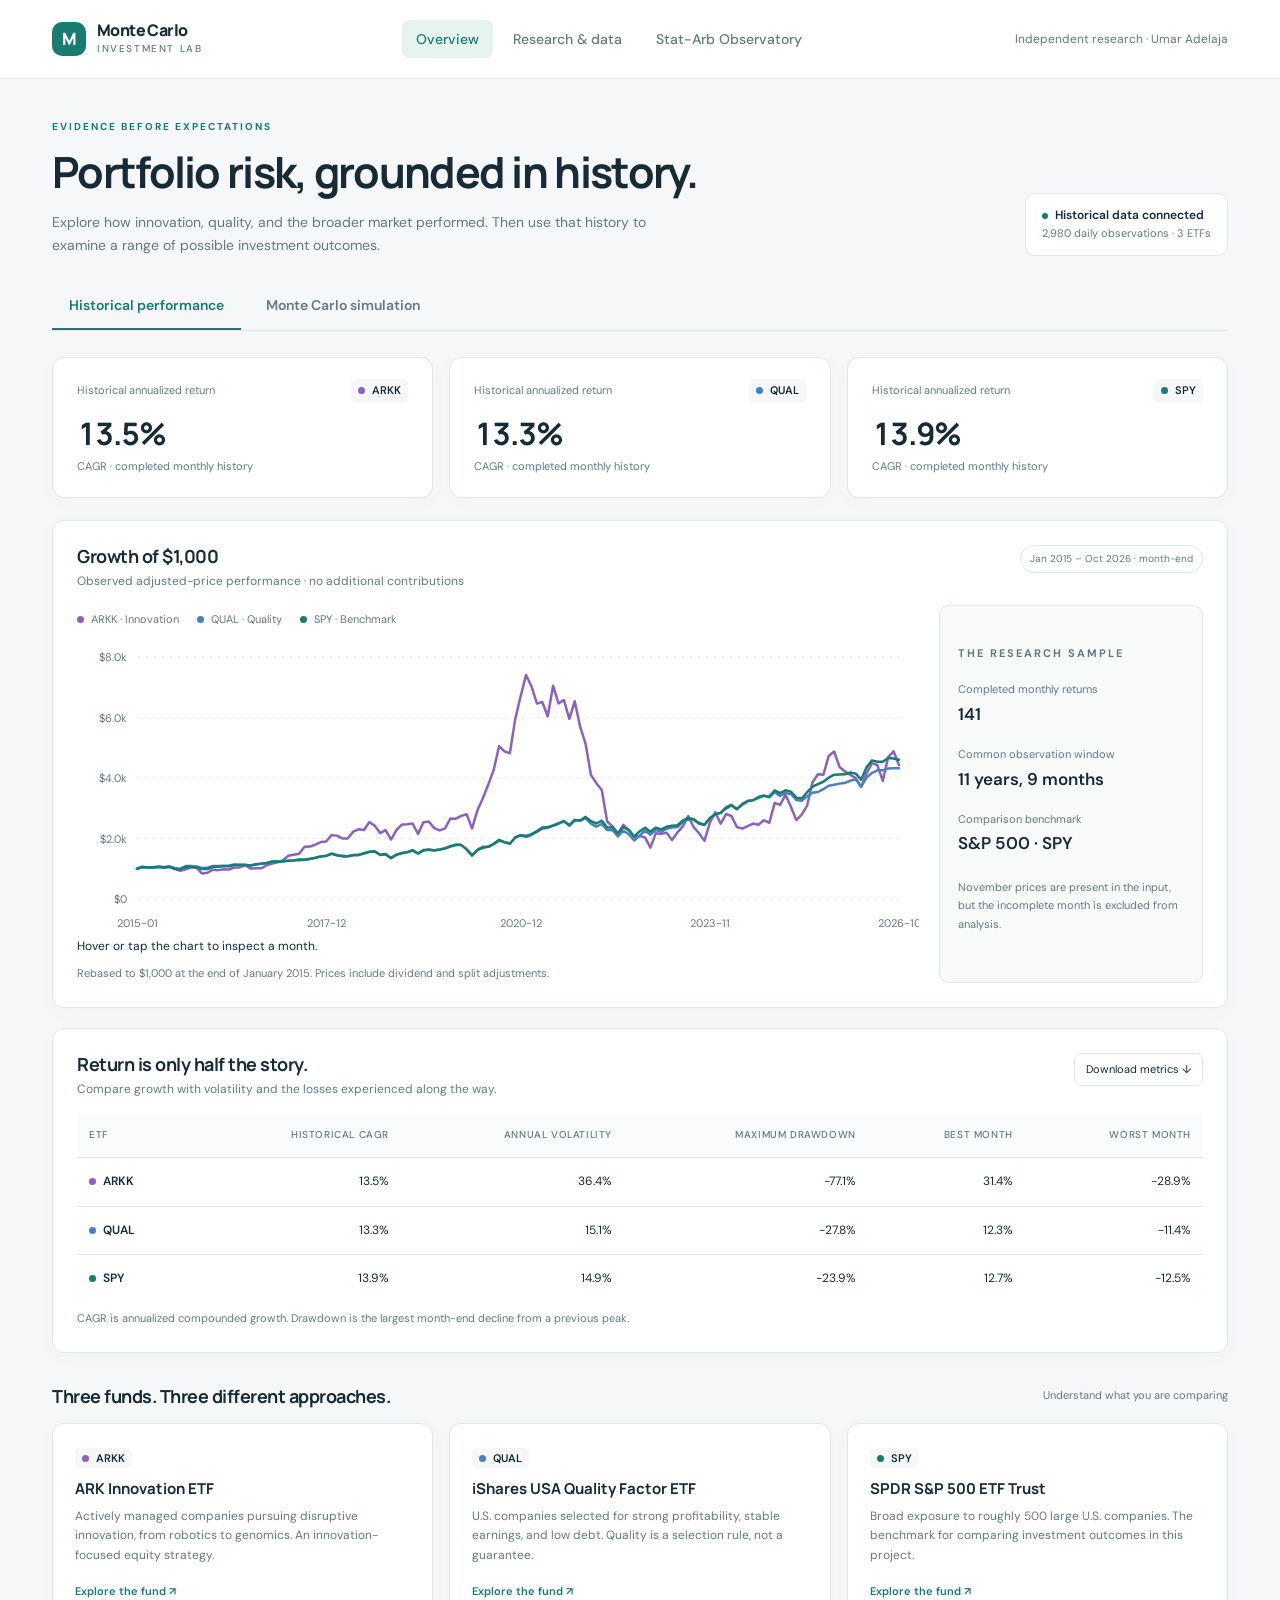
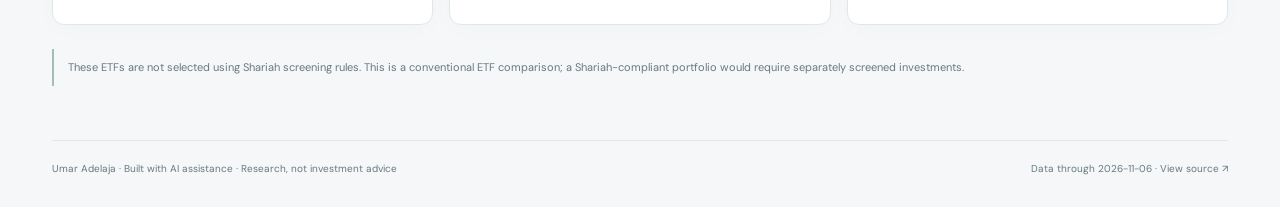
==== commit 8ea59007: "Link PAIR//LAB statistical arbitrage observatory from research homepage" ====
--- a/index.html
+++ b/index.html
@@ -3,7 +3,7 @@
 <meta name="description" content="Historical ETF performance and reproducible Monte Carlo analysis of ARKK, QUAL, and SPY.">
 <title>Overview · Monte Carlo Investment Lab</title>
 <link rel="stylesheet" href="assets/site.css"><script defer src="assets/dashboard.js"></script></head>
-<body data-page="overview"><header class="site-header"><div class="header-inner"><a class="brand" href="index.html"><span class="brand-mark">M</span><span>Monte Carlo<small>Investment Lab</small></span></a><nav class="nav" aria-label="Main navigation"><a href="index.html" aria-current="page">Overview</a><a href="historical_results.html">Research & data</a></nav><span class="author">Independent research · Umar Adelaja</span></div></header>
+<body data-page="overview"><header class="site-header"><div class="header-inner"><a class="brand" href="index.html"><span class="brand-mark">M</span><span>Monte Carlo<small>Investment Lab</small></span></a><nav class="nav" aria-label="Main navigation"><a href="index.html" aria-current="page">Overview</a><a href="historical_results.html">Research & data</a><a href="stat-arb-dashboard/index.html">Stat-Arb Observatory</a></nav><span class="author">Independent research · Umar Adelaja</span></div></header>
 <main><div id="load-error" class="error" role="alert" hidden></div><section class="hero"><div><p class="eyebrow">Evidence before expectations</p><h1>Portfolio risk, grounded in history.</h1><p class="intro">Explore how innovation, quality, and the broader market performed. Then use that history to examine a range of possible investment outcomes.</p></div><div class="data-status"><strong><span class="status-dot"></span>Historical data connected</strong>2,980 daily observations · 3 ETFs</div></section>
 <div class="tabs" role="tablist" aria-label="Analysis view"><button id="tab-history" role="tab" aria-selected="true" aria-controls="history-view">Historical performance</button><button id="tab-monte" role="tab" aria-selected="false" aria-controls="monte-view" tabindex="-1">Monte Carlo simulation</button></div>
 <section id="history-view" role="tabpanel" aria-labelledby="tab-history">
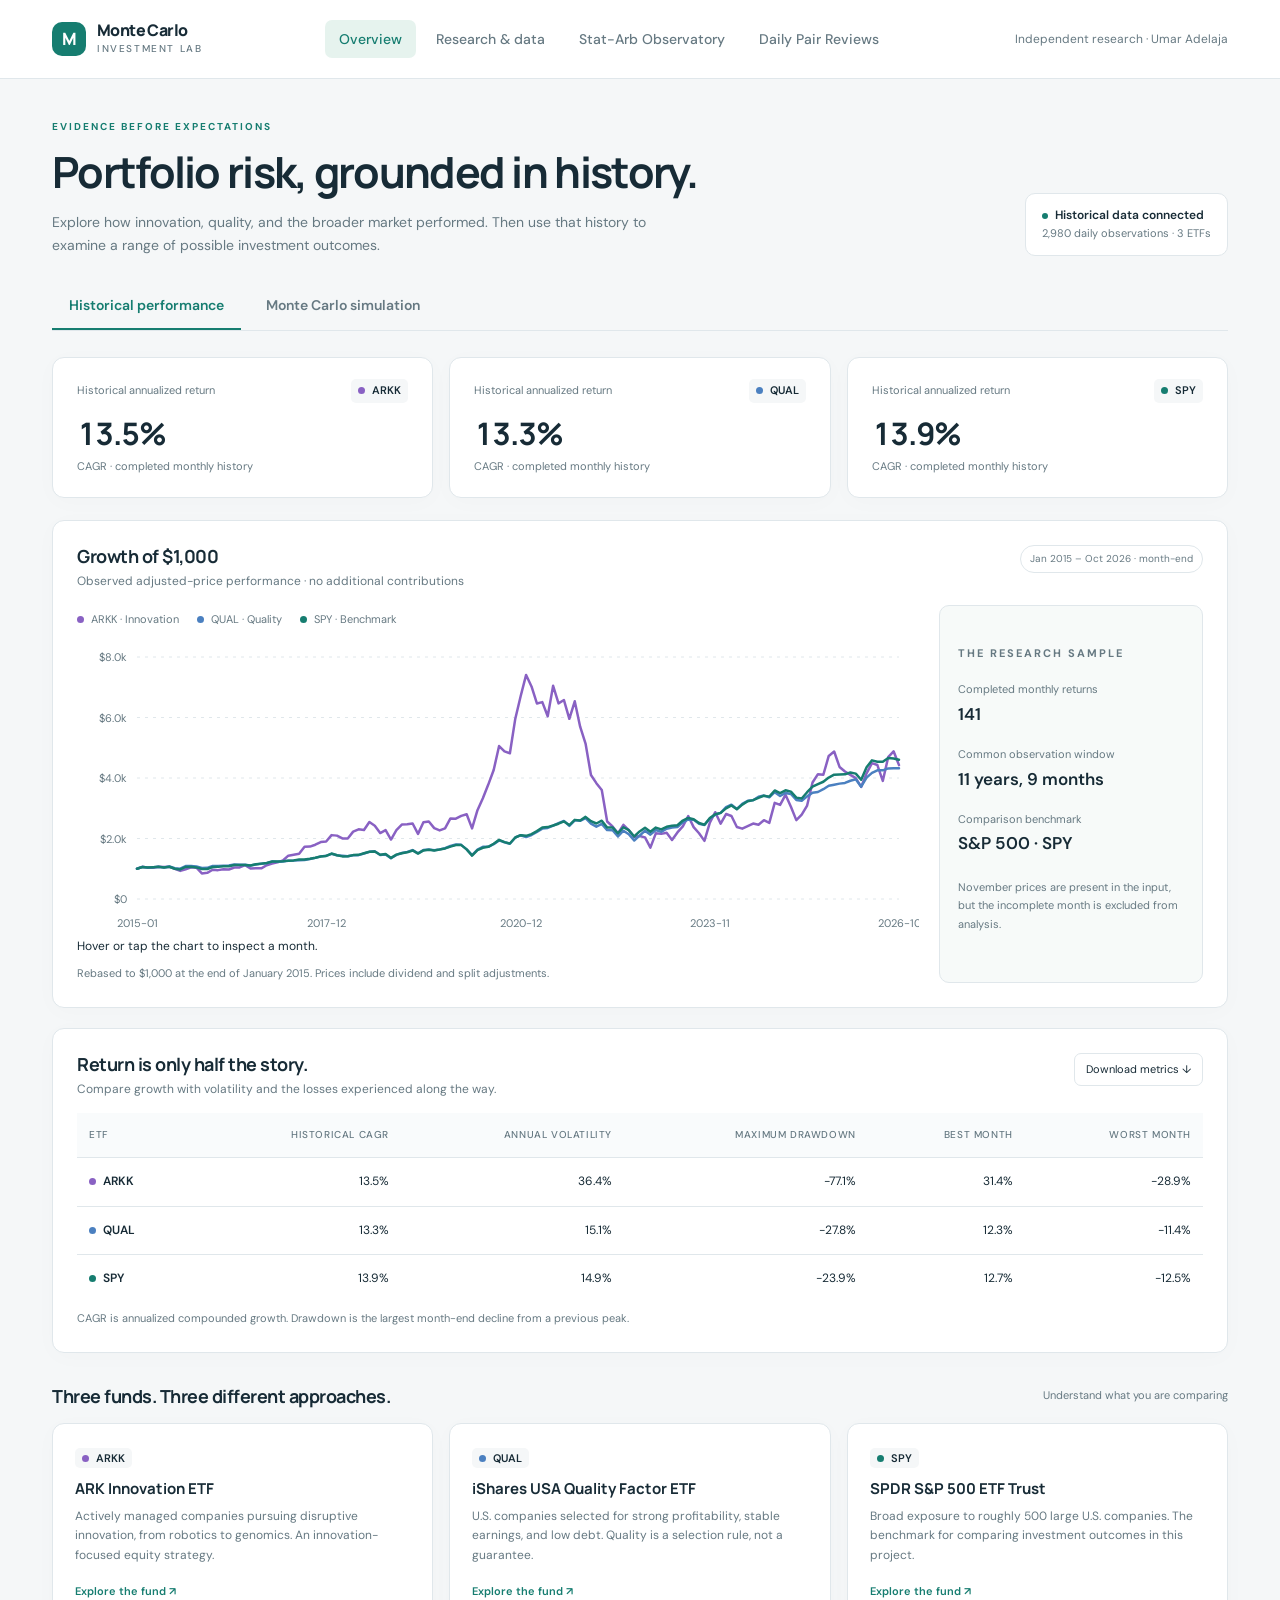
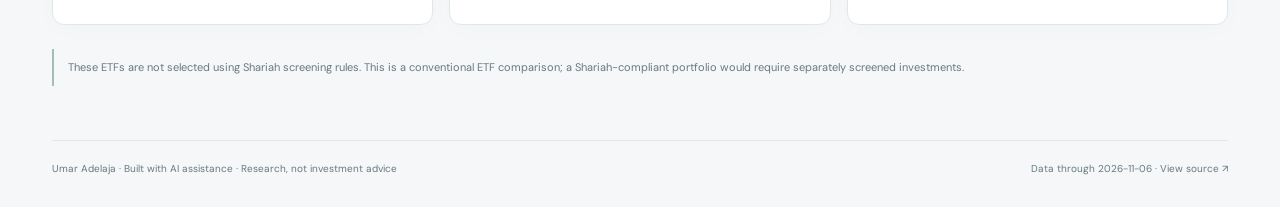
==== commit 644913a0: "ux(pairlab): add daily pair reviews to research homepage navigation" ====
--- a/index.html
+++ b/index.html
@@ -3,7 +3,7 @@
 <meta name="description" content="Historical ETF performance and reproducible Monte Carlo analysis of ARKK, QUAL, and SPY.">
 <title>Overview · Monte Carlo Investment Lab</title>
 <link rel="stylesheet" href="assets/site.css"><script defer src="assets/dashboard.js"></script></head>
-<body data-page="overview"><header class="site-header"><div class="header-inner"><a class="brand" href="index.html"><span class="brand-mark">M</span><span>Monte Carlo<small>Investment Lab</small></span></a><nav class="nav" aria-label="Main navigation"><a href="index.html" aria-current="page">Overview</a><a href="historical_results.html">Research & data</a><a href="stat-arb-dashboard/index.html">Stat-Arb Observatory</a></nav><span class="author">Independent research · Umar Adelaja</span></div></header>
+<body data-page="overview"><header class="site-header"><div class="header-inner"><a class="brand" href="index.html"><span class="brand-mark">M</span><span>Monte Carlo<small>Investment Lab</small></span></a><nav class="nav" aria-label="Main navigation"><a href="index.html" aria-current="page">Overview</a><a href="historical_results.html">Research & data</a><a href="stat-arb-dashboard/index.html">Stat-Arb Observatory</a><a href="stat-arb-dashboard/daily.html">Daily Pair Reviews</a></nav><span class="author">Independent research · Umar Adelaja</span></div></header>
 <main><div id="load-error" class="error" role="alert" hidden></div><section class="hero"><div><p class="eyebrow">Evidence before expectations</p><h1>Portfolio risk, grounded in history.</h1><p class="intro">Explore how innovation, quality, and the broader market performed. Then use that history to examine a range of possible investment outcomes.</p></div><div class="data-status"><strong><span class="status-dot"></span>Historical data connected</strong>2,980 daily observations · 3 ETFs</div></section>
 <div class="tabs" role="tablist" aria-label="Analysis view"><button id="tab-history" role="tab" aria-selected="true" aria-controls="history-view">Historical performance</button><button id="tab-monte" role="tab" aria-selected="false" aria-controls="monte-view" tabindex="-1">Monte Carlo simulation</button></div>
 <section id="history-view" role="tabpanel" aria-labelledby="tab-history">
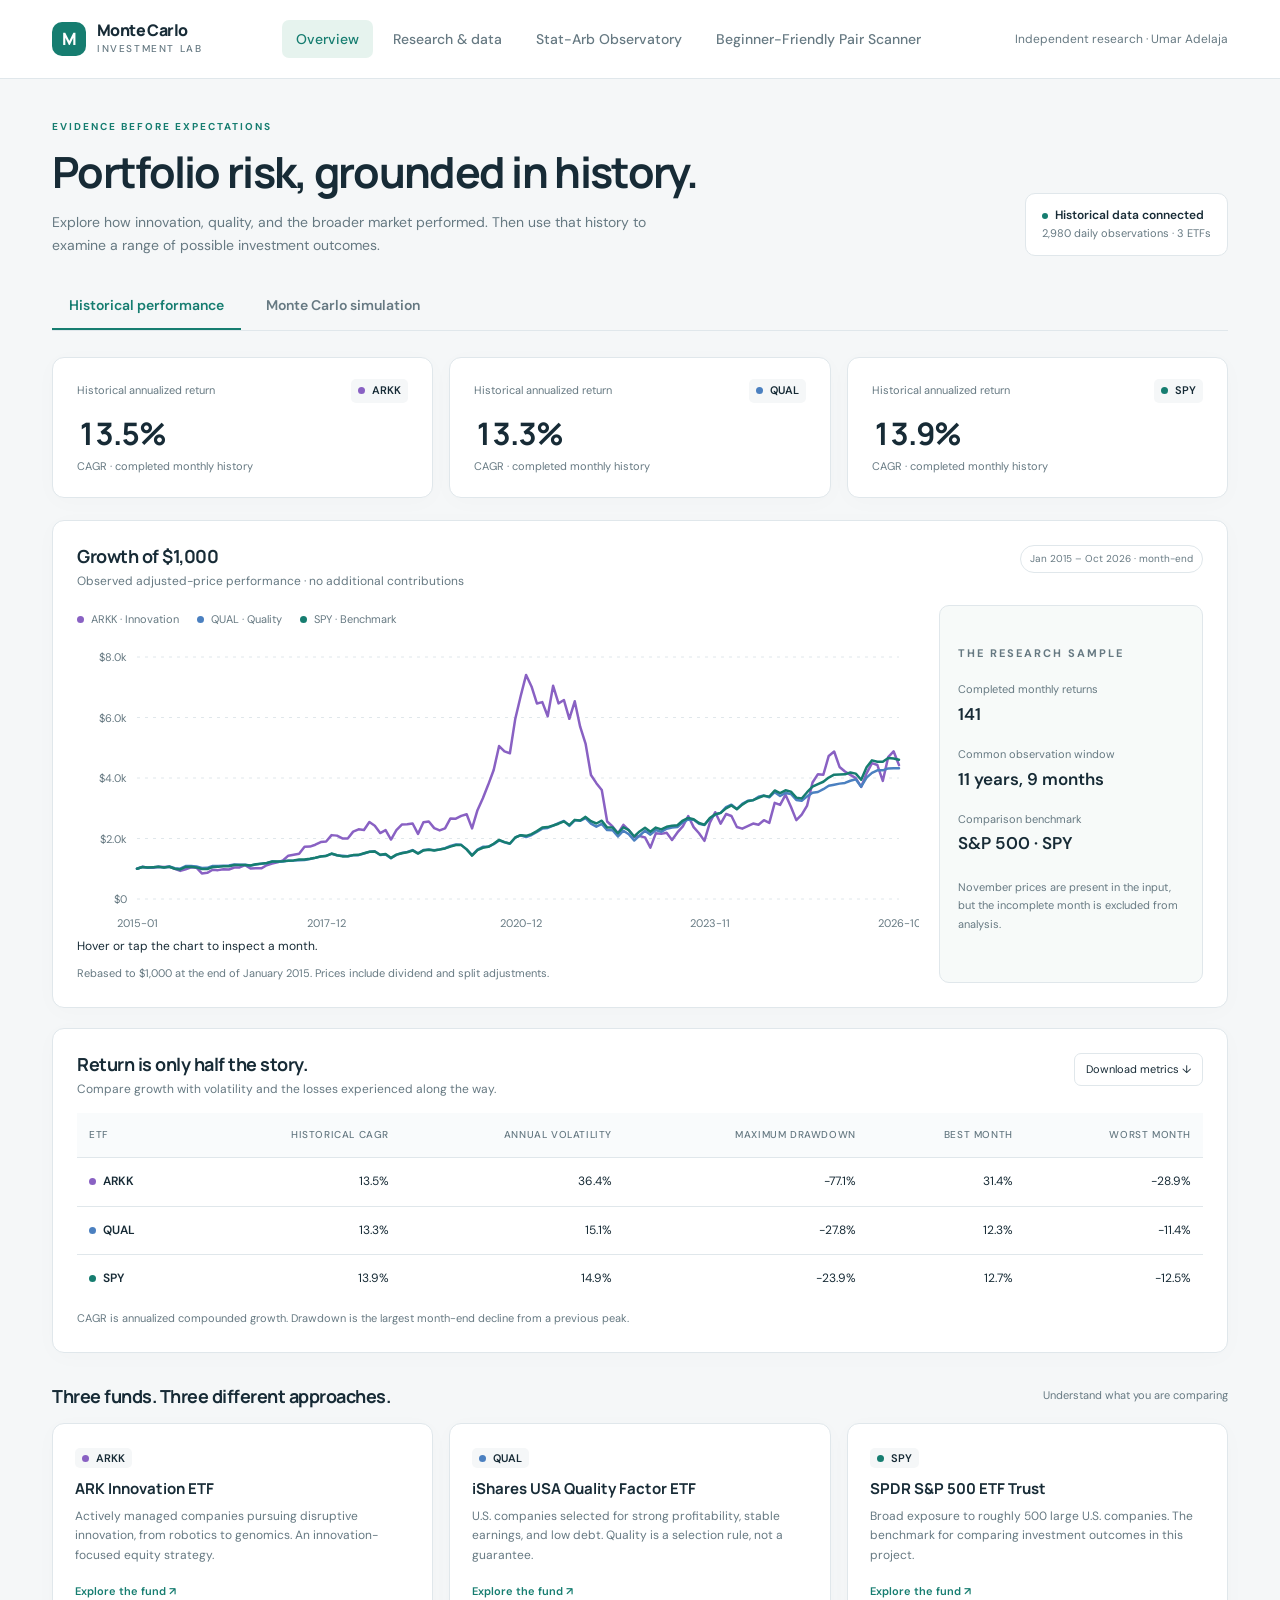
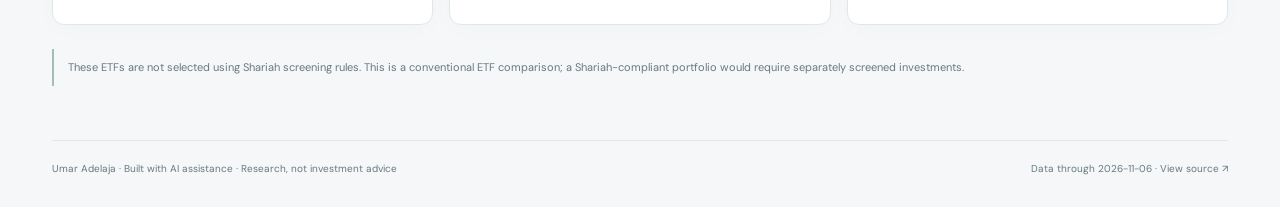
==== commit 89255756: "ux(pairlab): make the beginner-friendly scanner the default starting point in navigation" ====
--- a/index.html
+++ b/index.html
@@ -3,7 +3,7 @@
 <meta name="description" content="Historical ETF performance and reproducible Monte Carlo analysis of ARKK, QUAL, and SPY.">
 <title>Overview · Monte Carlo Investment Lab</title>
 <link rel="stylesheet" href="assets/site.css"><script defer src="assets/dashboard.js"></script></head>
-<body data-page="overview"><header class="site-header"><div class="header-inner"><a class="brand" href="index.html"><span class="brand-mark">M</span><span>Monte Carlo<small>Investment Lab</small></span></a><nav class="nav" aria-label="Main navigation"><a href="index.html" aria-current="page">Overview</a><a href="historical_results.html">Research & data</a><a href="stat-arb-dashboard/index.html">Stat-Arb Observatory</a><a href="stat-arb-dashboard/daily.html">Daily Pair Reviews</a></nav><span class="author">Independent research · Umar Adelaja</span></div></header>
+<body data-page="overview"><header class="site-header"><div class="header-inner"><a class="brand" href="index.html"><span class="brand-mark">M</span><span>Monte Carlo<small>Investment Lab</small></span></a><nav class="nav" aria-label="Main navigation"><a href="index.html" aria-current="page">Overview</a><a href="historical_results.html">Research & data</a><a href="stat-arb-dashboard/index.html">Stat-Arb Observatory</a><a href="stat-arb-dashboard/daily.html">Beginner-Friendly Pair Scanner</a></nav><span class="author">Independent research · Umar Adelaja</span></div></header>
 <main><div id="load-error" class="error" role="alert" hidden></div><section class="hero"><div><p class="eyebrow">Evidence before expectations</p><h1>Portfolio risk, grounded in history.</h1><p class="intro">Explore how innovation, quality, and the broader market performed. Then use that history to examine a range of possible investment outcomes.</p></div><div class="data-status"><strong><span class="status-dot"></span>Historical data connected</strong>2,980 daily observations · 3 ETFs</div></section>
 <div class="tabs" role="tablist" aria-label="Analysis view"><button id="tab-history" role="tab" aria-selected="true" aria-controls="history-view">Historical performance</button><button id="tab-monte" role="tab" aria-selected="false" aria-controls="monte-view" tabindex="-1">Monte Carlo simulation</button></div>
 <section id="history-view" role="tabpanel" aria-labelledby="tab-history">
